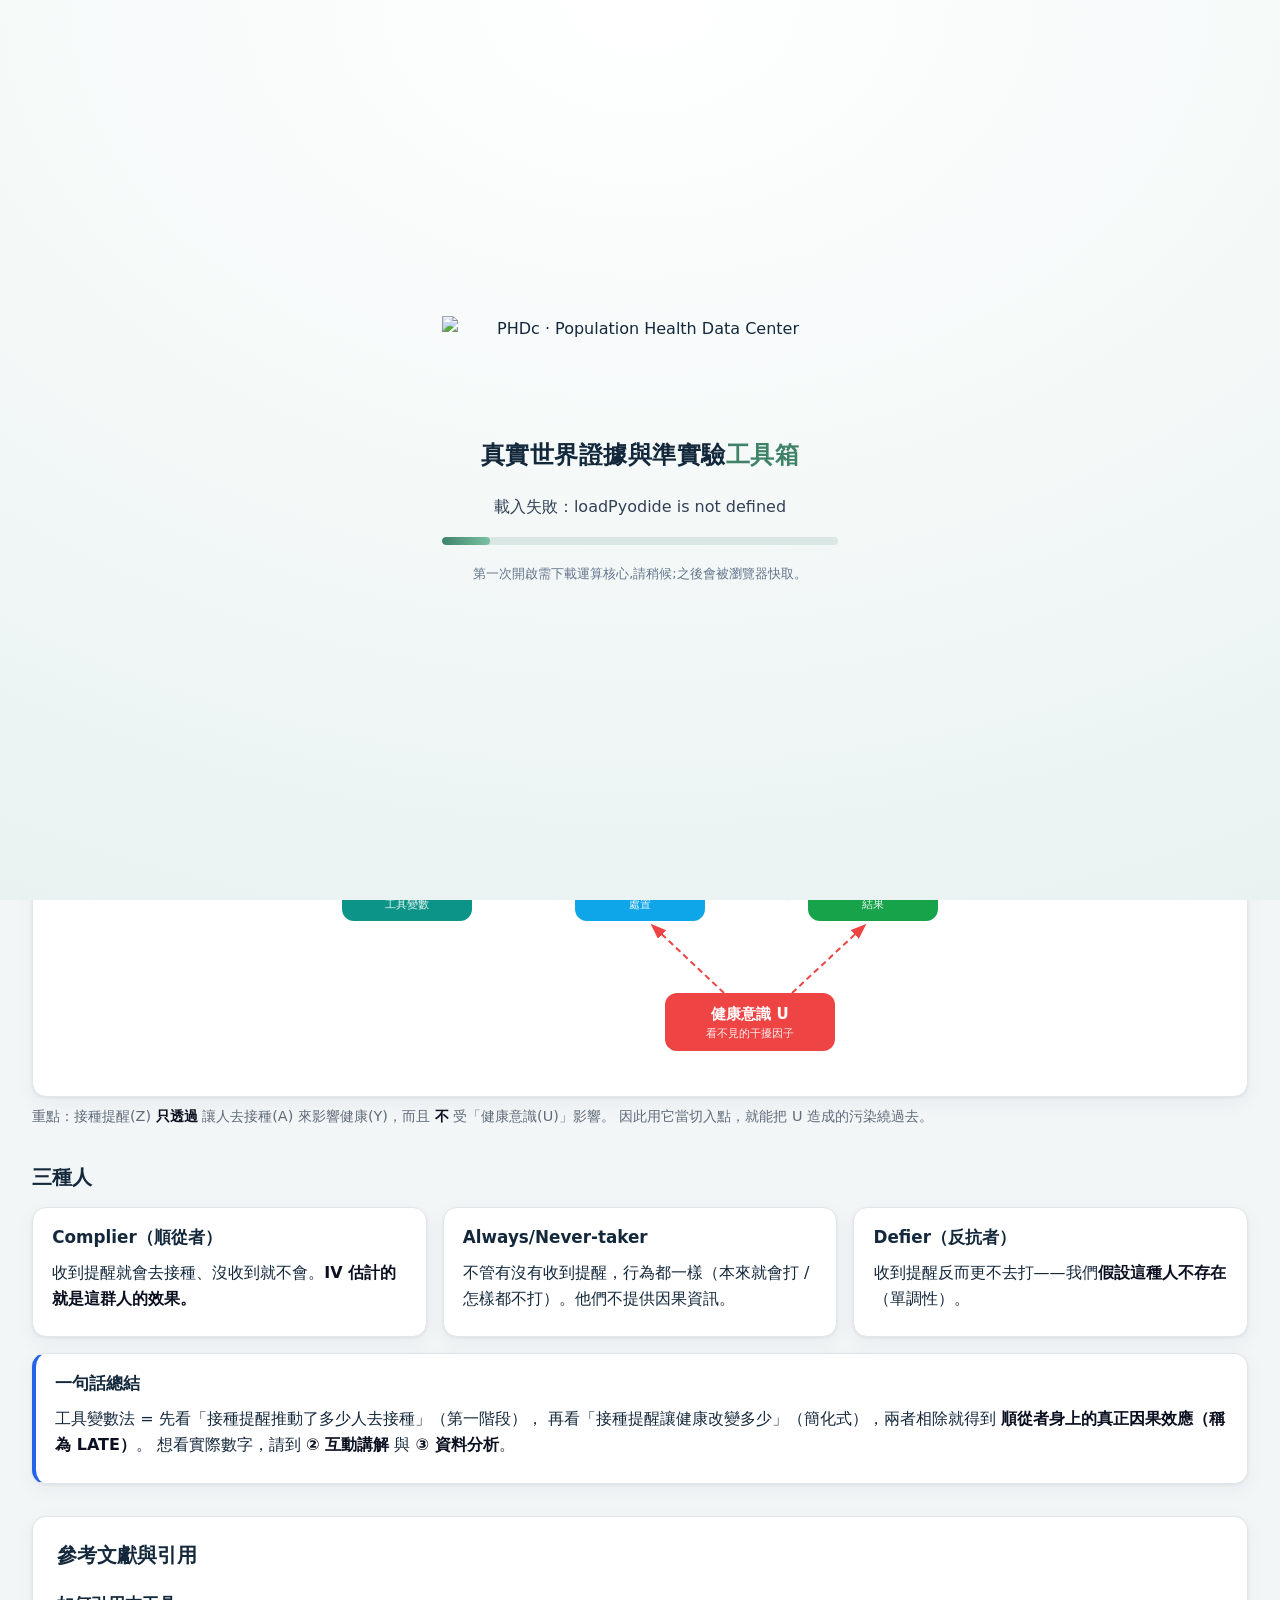
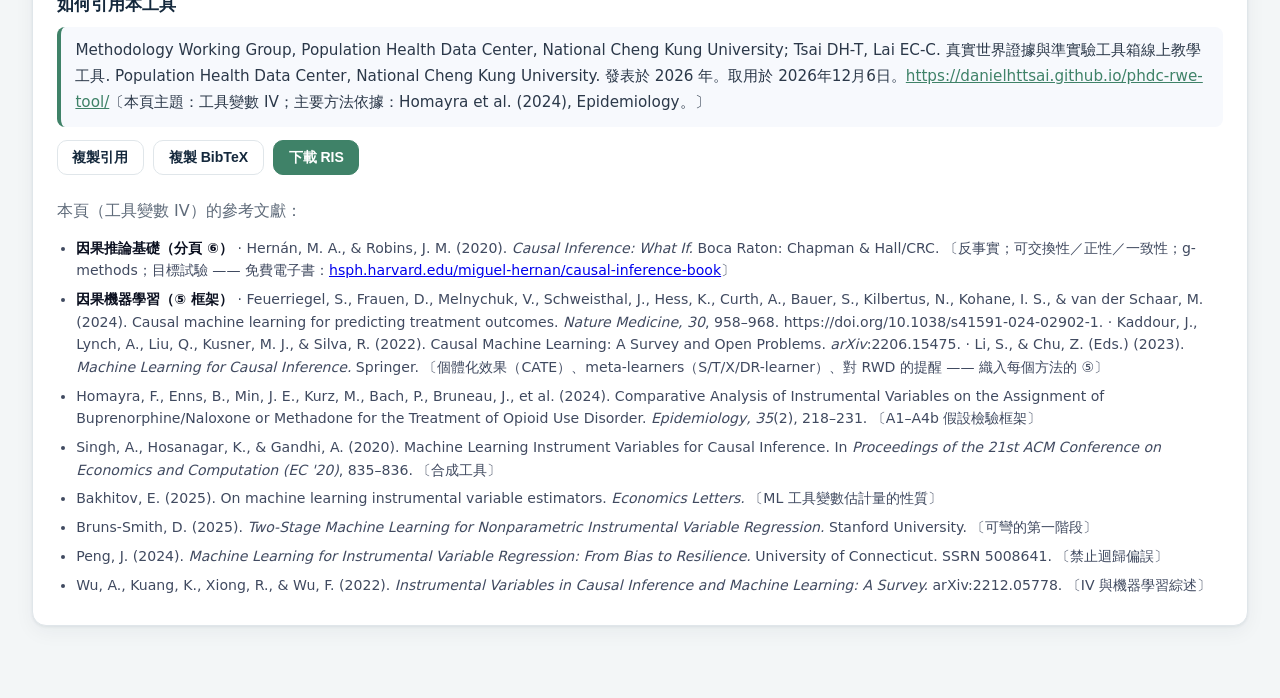
==== docs/index.html @ c3487172 "CCW ④: baseline-vs-time-varying confounding schematic; 2-column assumption dashboards - styles.css: " ====
<!DOCTYPE html>
<html lang="zh-Hant">
<head>
<meta charset="utf-8" />
<meta name="viewport" content="width=device-width, initial-scale=1" />
<title>真實世界證據與準實驗工具箱 RWE and Quasi-experimental Toolbox</title>
<link rel="stylesheet" href="styles.css?v=109" />
<script src="https://cdn.plot.ly/plotly-2.35.2.min.js" charset="utf-8"></script>
<script src="https://cdn.jsdelivr.net/pyodide/v0.26.4/full/pyodide.js"></script>
<script src="pyodide-bridge.js?v=44"></script>
<!-- 本檔由 build_docs.py 產生,請勿手改;來源為 frontend/index.html -->
</head>
<body>
<header class="topbar">
  <div class="brand"><img class="brand-logo" src="assets/phdc-logo.png" alt="PHDc · Population Health Data Center" title="Population Health Data Center" /><span data-en="RWE &amp; Quasi-experimental toolbox">真實世界證據與準實驗工具箱</span></div>
  <nav class="tabs">
    <label class="method-pick"><span data-en="Method">方法</span>
      <select id="methodSelect">
        <option value="iv" data-en="IV · Instrumental variables">IV · 工具變數</option>
        <option value="rdd" data-en="RDD · Regression discontinuity">RDD · 斷點回歸</option>
        <option value="did" data-en="DiD · Difference-in-differences">DiD · 差異中的差異</option>
        <option value="perr" data-en="PERR · Prior event rate ratio">PERR · 事前事件率比</option>
        <option value="its" data-en="ITS · Interrupted time series">ITS · 中斷時間序列</option>
        <option value="tit" data-en="TiT · Trend-in-trend">TiT · 趨勢中的趨勢</option>
        <option value="ccw" data-en="CCW · Clone-censor-weight">CCW · 複製-設限-加權</option>
        <option value="seq" data-en="Seq · Sequential target trials">Seq · 序列試驗</option>
        <option value="cctc" data-en="CCTC · Case-crossover &amp; time-control">CCTC · 案例交叉與時間對照</option>
        <option value="cc" data-en="CC · Case-control">CC · 病例對照</option>
        <option value="sccs" data-en="SCCS · Self-controlled case series">SCCS · 自身對照病例系列</option>
        <option value="acnu" data-en="ACNU · Active-comparator new-user">ACNU · 主動對照新使用者</option>
        <option value="pnu" data-en="PNU · Prevalent new-user">PNU · 盛行新使用者</option>
        <option value="nc" data-en="NC · Negative control &amp; proximal">NC · 陰性對照與近端因果</option>
        <option value="med" data-en="MED · Mediation analysis">MED · 中介分析</option>
        <option value="ps" data-en="PS · Propensity score">PS · 傾向分數</option>
        <option value="tmle" data-en="TMLE · Doubly-robust / targeted ML">TMLE · 雙重穩健／目標式</option>
        <option value="gm" data-en="GM · G-methods (time-varying confounding)">GM · G-methods（時變混淆）</option>
        <option value="tnd" data-en="TND · Test-negative design">TND · 陰性檢驗設計</option>
        <option value="pssa" data-en="PSSA · Prescription sequence symmetry">PSSA · 處方順序對稱</option>
        <option value="tscan" data-en="TreeScan · Tree-based scan statistic">TreeScan · 樹狀掃描統計</option>
        <option value="wce" data-en="WCE · Weighted cumulative exposure">WCE · 加權累積暴露</option>
      </select>
    </label>
    <div class="subtabs">
      <button class="tab subtab active" data-sub="learn" data-en="① What is it">① 是什麼</button>
      <button class="tab subtab" data-sub="play" data-en="② Interactive">② 互動講解</button>
      <button class="tab subtab" data-sub="analyze" data-en="③ Analyse data">③ 資料分析</button>
      <button class="tab subtab" data-sub="assume" data-en="④ Assumptions">④ 假設檢驗</button>
      <button class="tab subtab" data-sub="ml" data-en="⑤ Boost with AI">⑤ 用 AI 強化</button>
      <button class="tab subtab" data-sub="whatif" data-en="⑥ What if">⑥ 如果……？</button>
      <button class="tab subtab" data-sub="sas" data-en="⑦ SAS code">⑦ SAS 程式</button>
    </div>
    <button class="tab tab-sep" id="chooseTab" data-en="Which one?">怎麼選</button>
    <button class="tab" id="dataTab" data-en="Databases">資料庫</button>
  </nav>
  <button id="langToggle" class="lang-toggle" type="button" title="切換中／英文" aria-label="Language">EN</button>
</header>

<main>
  <!-- ===================== 1. 教學 ===================== -->
  <section id="learn" class="panel active">
    <div class="banner" data-en="⚠ The built-in data is <b>purely fictional, synthetic demo data</b>, not real data, for teaching only.">⚠ 本工具的內建資料為<b>純屬虛構的合成示範資料</b>，非真實資料，僅供教學展示。</div>
    <h1 data-en="Understanding instrumental variables through a &quot;random vaccination reminder&quot; story">用「隨機接種提醒」的故事看懂工具變數</h1>
    <p class="lead" data-en="We want to answer a causal question: <b>does getting vaccinated really improve health?</b> The most intuitive approach — &quot;just compare vaccinated people with unvaccinated people&quot; — is misleading.">
      我們想知道一個因果問題：<b>去接種疫苗，真的能改善健康嗎？</b>
      最直覺的做法是「把有打疫苗的人和沒打的人直接比較」——但這會被誤導。
    </p>

    <div class="card info">
      <h3 data-en="Break the name apart: &quot;instrumental variable&quot;">把名字拆開來看：「工具變數」</h3>
      <p data-en="<b>Variable</b> just means a measured column in your data — here, &quot;did this person receive a random reminder?&quot;. <b>Instrument</b> is a metaphor: think of a <b>lever (or crowbar)</b> you can push from the outside. Pushing the lever moves <b>whether someone gets vaccinated</b>, but the lever itself <b>never touches health directly</b> — its only path to health is through vaccination. Because it nudges the treatment but is otherwise unrelated to the outcome, you can use it to <b>pry the causal effect of vaccination out</b> from under all the confounders. A variable that works like that lever is an &quot;instrumental variable&quot;.">
        <b>變數</b>就是資料裡一欄會變動的量——這裡是「這個人有沒有收到隨機提醒」。<b>工具（instrument）</b>是個比喻：
        把它想成一支你能從外面推的<b>槓桿（或撬棒）</b>。推這支槓桿會去動「<b>這個人要不要接種</b>」，但槓桿本身
        <b>不會直接碰到健康</b>——它唯一通往健康的路，是<b>透過接種</b>。正因為它只推得動處置、又跟結果沒有別的牽連，
        你才能用它把「接種→健康」的因果，從一堆干擾因子底下<b>撬</b>出來。像這支槓桿一樣運作的變數，就叫工具變數。
      </p>
    </div>

    <div class="card warn">
      <h3 data-en="Why can't we just compare them?">為什麼不能直接比較？</h3>
      <p data-en="People who go and get vaccinated on their own may already be more health-conscious, more willing to exercise, and more likely to see a doctor regularly. So if they end up healthier, it is <b>not necessarily thanks to the vaccine</b> — an unseen <b>confounder</b>, &quot;health consciousness&quot;, affects both sides at once. A direct comparison <b>overstates</b> the true effect.">
        會主動去打疫苗的人，可能本來就比較注重健康、平常也更願意運動、按時看醫生。
        於是他們後來比較健康，<b>不一定是疫苗的功勞</b>，而是「健康意識」這個
        看不見的<b>干擾因子</b>同時影響了兩邊。直接比較會<b>高估</b>真正的效果。
      </p>
    </div>

    <h2 data-en="The clever idea behind instrumental variables">工具變數的聰明之處</h2>
    <p data-en="Instead we use an &quot;external nudge&quot; as the entry point: <b>the health authority randomly selects some communities and mails them free vaccination reminders plus an at-home vaccination service</b>. Which communities are picked is random and unrelated to personal health consciousness, yet it pushes some people to get vaccinated. That nudge is the <b>instrument</b>.">
      我們改用一個「外力」當作切入點：<b>衛生單位隨機抽中一些社區，主動寄出免費接種提醒、並安排到府接種服務</b>。
      抽中哪些社區是隨機的，跟個人有沒有健康意識無關，但它會推一部分人去接種疫苗。
      這個外力就是<b>工具變數（Instrument）</b>。
    </p>

    <div class="dag">
      <svg class="dag-svg" viewBox="0 0 640 250" role="img"
           aria-label="因果圖：接種提醒 Z 推動 接種疫苗 A，A 影響 健康變化 Y；看不見的健康意識 U 同時影響 A 與 Y，但不影響 Z">
        <defs>
          <marker id="ah" markerWidth="9" markerHeight="9" refX="7" refY="3" orient="auto" markerUnits="strokeWidth">
            <path d="M0,0 L8,3 L0,6 Z" fill="#5f6b7a" />
          </marker>
          <marker id="ahr" markerWidth="9" markerHeight="9" refX="7" refY="3" orient="auto" markerUnits="strokeWidth">
            <path d="M0,0 L8,3 L0,6 Z" fill="#ef4444" />
          </marker>
        </defs>
        <!-- 主路徑：Z → A → Y -->
        <line x1="152" y1="66" x2="251" y2="66" stroke="#5f6b7a" stroke-width="2.5" marker-end="url(#ah)" />
        <line x1="385" y1="66" x2="484" y2="66" stroke="#5f6b7a" stroke-width="2.5" marker-end="url(#ah)" />
        <!-- 干擾因子 U → A、U → Y（紅色虛線） -->
        <line x1="404" y1="166" x2="332" y2="98" stroke="#ef4444" stroke-width="2" stroke-dasharray="6 4" marker-end="url(#ahr)" />
        <line x1="472" y1="166" x2="545" y2="98" stroke="#ef4444" stroke-width="2" stroke-dasharray="6 4" marker-end="url(#ahr)" />
        <!-- 節點 -->
        <g>
          <rect x="22" y="38" width="130" height="56" rx="12" fill="#0d9488" />
          <text x="87" y="63" class="dn" data-en="Reminder Z">接種提醒 Z</text>
          <text x="87" y="81" class="ds" data-en="instrument">工具變數</text>
        </g>
        <g>
          <rect x="255" y="38" width="130" height="56" rx="12" fill="#0ea5e9" />
          <text x="320" y="63" class="dn" data-en="Vaccinated A">接種疫苗 A</text>
          <text x="320" y="81" class="ds" data-en="treatment">處置</text>
        </g>
        <g>
          <rect x="488" y="38" width="130" height="56" rx="12" fill="#16a34a" />
          <text x="553" y="63" class="dn" data-en="Health Δ Y">健康變化 Y</text>
          <text x="553" y="81" class="ds" data-en="outcome">結果</text>
        </g>
        <g>
          <rect x="345" y="166" width="170" height="58" rx="12" fill="#ef4444" />
          <text x="430" y="192" class="dn" data-en="Health sense U">健康意識 U</text>
          <text x="430" y="210" class="ds" data-en="unseen confounder">看不見的干擾因子</text>
        </g>
      </svg>
    </div>
    <p class="caption" data-en="Key point: the reminder (Z) influences health (Y) <b>only through</b> getting people vaccinated (A), and is <b>not</b> affected by &quot;health consciousness&quot; (U). So using it as the entry point lets us bypass the contamination caused by U.">
      重點：接種提醒(Z) <b>只透過</b> 讓人去接種(A) 來影響健康(Y)，而且 <b>不</b> 受「健康意識(U)」影響。
      因此用它當切入點，就能把 U 造成的污染繞過去。
    </p>

    <h2 data-en="Three kinds of people">三種人</h2>
    <div class="cards">
      <div class="card"><h3 data-en="Complier">Complier（順從者）</h3><p data-en="Gets vaccinated if reminded, does not if not reminded. <b>This is exactly the group the IV estimate is about.</b>">收到提醒就會去接種、沒收到就不會。<b>IV 估計的就是這群人的效果。</b></p></div>
      <div class="card"><h3 data-en="Always / Never-taker">Always/Never-taker</h3><p data-en="Behaves the same whether or not reminded (would get it anyway / never would). They carry no causal information.">不管有沒有收到提醒，行為都一樣（本來就會打 / 怎樣都不打）。他們不提供因果資訊。</p></div>
      <div class="card"><h3 data-en="Defier">Defier（反抗者）</h3><p data-en="Getting reminded makes them <i>less</i> likely to vaccinate — we <b>assume such people do not exist</b> (monotonicity).">收到提醒反而更不去打——我們<b>假設這種人不存在</b>（單調性）。</p></div>
    </div>

    <div class="card info">
      <h3 data-en="In one sentence">一句話總結</h3>
      <p data-en="The IV method = first see &quot;how many people the reminder pushed into getting vaccinated&quot; (first stage), then see &quot;how much the reminder changed health&quot; (reduced form); dividing one by the other gives the <b>true causal effect among compliers (called the LATE)</b>. To see the actual numbers, go to <b>② Interactive</b> and <b>③ Analyse data</b>.">
        工具變數法 = 先看「接種提醒推動了多少人去接種」（第一階段），
        再看「接種提醒讓健康改變多少」（簡化式），兩者相除就得到
        <b>順從者身上的真正因果效應（稱為 LATE）</b>。
        想看實際數字，請到 <b>② 互動講解</b> 與 <b>③ 資料分析</b>。
      </p>
    </div>
  </section>

  <!-- ===================== 2. 互動 ===================== -->
  <section id="play" class="panel">
    <h1 data-en="Hands-on: how a nudge's &quot;strength&quot; affects the answer">動手玩：外力「夠不夠力」會怎樣影響答案</h1>

    <div class="card info">
      <h3 data-en="First, the plain-language idea">先用白話想一遍</h3>
      <p data-en="The health authority mails vaccination reminders, and we want to use &quot;whether reminded people ended up healthier&quot; to <b>back out whether the vaccine actually works</b>. But how well this works depends on two things:">
        衛生單位寄出接種提醒，我們想用「收到提醒的人後來有沒有比較健康」去<b>回推疫苗到底有沒有效</b>。
        但這招好不好用，取決於兩件事：
      </p>
      <p data-en="① <b>How persuasive the reminder is</b> — how many people does it actually move to get the shot?<br />② <b>How many people we surveyed</b> — the more people, the steadier the answer and the less it jumps around.">
        ① <b>這個提醒有多少「說服力」</b>——能真的說動多少人去打針？<br />
        ② <b>我們調查了多少人</b>——問越多人，答案就越穩、越不會亂跳。
      </p>
      <p data-en="The two sliders below let you tune these. We have secretly <b>fixed the true vaccine effect at 1.80</b> — see whether the estimate you pull out can accurately recover that hidden 1.80.">
        下面兩個滑桿就是讓你調這兩件事。我們偷偷把<b>真正的疫苗效果固定成 1.80</b>，
        你來看看：自己拉出來的估計，能不能準確抓到這個藏起來的 1.80。
      </p>
    </div>

    <div class="controls">
      <label>
        <span data-en="The reminder's &quot;persuasiveness&quot;:">這個提醒的「說服力」：</span><b id="csVal">9.0%</b>
        <input type="range" id="csSlider" min="1" max="40" value="9.0" step="0.1" />
        <small data-en="Of those reminded, how many actually go get the shot. The more people moved, the easier to estimate later.">收到提醒的人裡，有多少人因此真的去打針。說動越多人，後面越好估。</small>
      </label>
      <label>
        <span data-en="How many people we surveyed:">我們調查了多少人：</span><b id="stVal">1.0×</b>
        <input type="range" id="stSlider" min="0.2" max="2" value="1" step="0.1" />
        <small data-en="The more people surveyed, the smaller the margin of error and the steadier the answer.">調查越多人，答案的誤差範圍越小、越穩定。</small>
      </label>
    </div>

    <div class="play-grid">
      <div class="stat"><div class="stat-label" data-en="Is the reminder strong enough">這個提醒夠不夠力</div><div class="stat-num" id="fStat">–</div><div class="stat-foot" id="fNote"></div></div>
      <div class="stat"><div class="stat-label" data-en="Estimated vaccine effect">估出來的疫苗效果</div><div class="stat-num" id="ivEst">–</div><div class="stat-foot" data-en="The true answer hides at 1.80">真正答案藏在 1.80</div></div>
      <div class="stat"><div class="stat-label" data-en="Margin of error">答案的誤差範圍</div><div class="stat-num small" id="ivCi">–</div><div class="stat-foot" id="ciNote"></div></div>
    </div>
    <div id="playChart" class="chart"></div>
    <p class="caption" data-en="Observation: when the reminder's persuasiveness is very low (it moves almost nobody), even though the true effect is fixed at 1.80, your estimate swings wildly with a hugely wide margin of error — this is the biggest trap in IV analysis.">
      觀察：當「提醒的說服力」很低（沒說動幾個人），就算真正效果固定是 1.80，
      你的估計也會劇烈亂跳、誤差範圍超寬——這就是 IV 分析最大的陷阱。
    </p>

    <details class="term">
      <summary data-en="Show terminology">看專有名詞解釋</summary>
      <div class="tdef">
        <h4>順從者比例 <span class="en">complier share（first-stage coefficient）</span></h4>
        <p data-en="When the health authority mails reminders at random, people fall into types. Some get the shot no matter what (always-takers); some never get it no matter what (never-takers) — both behave the same whether or not a reminder lands, so they tell you nothing about whether the reminder works. Only the people who got vaccinated <i>because</i> the reminder arrived, and would not have otherwise, were genuinely moved by it. Those are the <b>compliers</b>, and the complier share is how big that moved group is as a fraction of everyone. This group is the whole engine of the method: IV learns the vaccine's effect purely by watching what the nudge changes, so the more people the nudge actually moves, the more the data can say. Concretely, if 58% of reminded people get vaccinated versus 52% of the un-reminded, the share is the 6-point gap = 0.06 — only 6% of the population is doing the work. It is the slope π₁ of the first stage <code>A = π₀ + π₁·Z + ε</code> and the denominator everything later gets divided by, so a tiny share means a shaky, jumpy estimate (Imbens &amp; Angrist 1994).">
          當衛生局隨機寄出提醒，人可以分成幾種。有些人不管怎樣都會去打（always-taker），有些人不管怎樣都不會打（never-taker）——這兩種人不論有沒有收到提醒、行為都一樣，所以他們完全無法告訴你「提醒到底有沒有用」。只有「收到提醒才去打、沒收到就不打」的人，才是真正被提醒推動而改變行為的人，他們就是<b>順從者</b>；順從者比例就是這群被推動的人佔全體的多少。這群人是整個方法的引擎：IV 完全靠「觀察這個推力改變了什麼」來反推疫苗效果，所以被推動的人越多，資料能說的就越多。具體說，收到提醒者打針率 58%、沒收到者 52%，這 6 個百分點的差距＝順從者比例 0.06——只有 6% 的人在替整個估計出力。它就是第一階段 <code>A = π₀ + π₁·Z + ε</code> 的斜率 π₁，也是後面一切都要除以的分母，所以比例太小就代表估計很不穩、會亂跳（Imbens &amp; Angrist 1994）。
        </p>
      </div>
      <div class="tdef">
        <h4>第一階段 F 統計量 <span class="en">first-stage F（instrument strength）</span></h4>
        <p data-en="Before trusting a reminder as your lever, you have to check that its push is real and not just noise — the first-stage F is the score that does exactly that check. It asks: across the whole dataset, does the reminder <i>really</i> move the vaccination rate by an amount that comfortably beats random wobble? A big F means a strong, dependable push; a small F means the apparent &quot;reminder moves vaccination&quot; link could easily be a fluke. This matters because every IV answer is divided by the instrument's strength, so a weak first stage means dividing by a number near zero — which both blows the margin of error wide open and <b>magnifies any tiny flaw in the reminder into a big bias</b>. For example F = 42 is strong and safe, while F = 4 means the estimate is not trustworthy and its interval will be huge. Formally it tests whether π₁ = 0 in <code>A = π₀ + π₁·Z + ε</code>; the common rule of thumb is to want <b>F &gt; 10</b> (Staiger &amp; Stock 1997), and more recent work (Lee, McCrary, Moreira &amp; Porter; Andrews, Stock &amp; Sun) shows even higher bars may be needed, which is why weak-instrument-robust methods like Anderson–Rubin intervals exist.">
          在把提醒當成你的槓桿之前，你得先確認它的推力是真的、不是雜訊——第一階段 F 就是專門做這個檢查的分數。它問：在整份資料裡，提醒<i>到底</i>有沒有把打針率推動到「明顯超過隨機晃動」的程度？F 很大代表推力強而可靠；F 很小代表「提醒會推動打針」這件事很可能只是運氣。這之所以關鍵，是因為每個 IV 答案都要除以工具的強度，第一階段很弱就等於在除以一個接近 0 的數——這既會把誤差範圍撐到很寬，也會把「提醒身上任何小瑕疵」<b>放大成巨大偏誤</b>。例如 F=42 又夠力又安全，F=4 就代表估計不可信、區間大到沒意義。嚴格說它是在檢定 <code>A = π₀ + π₁·Z + ε</code> 裡 π₁ 是不是 0；常見的經驗法則是希望 <b>F&gt;10</b>（Staiger &amp; Stock 1997），而較新的研究（Lee, McCrary, Moreira &amp; Porter；Andrews, Stock &amp; Sun）指出可能需要更高門檻，這也是 Anderson–Rubin 區間等「弱工具穩健」方法存在的原因。
        </p>
      </div>
      <div class="tdef">
        <h4>弱工具 <span class="en">weak instrument</span></h4>
        <p data-en="A weak instrument is a nudge whose push is simply too small to be useful — the reminder barely changes whether people get the shot, so there are very few compliers to learn from. It sounds harmless (&quot;a weak instrument just gives a noisy answer&quot;) but it is actually a trap: when the link between reminder and vaccination is faint, the IV estimate stops behaving like a clean causal number and <b>drifts back toward the ordinary, confounded comparison it was meant to fix</b> — sometimes ending up <i>worse</i> than not bothering — while the margin of error balloons so wide it says nothing. For instance, if the reminder barely shifts the vaccination rate and the first-stage F is only 3, you have a weak instrument, and the IV number it spits out should not be reported as the effect. The usual warning flag is <code>F &lt; 10</code> (Staiger &amp; Stock 1997): the bias toward the plain confounded estimate is roughly 1/F, and ordinary confidence intervals stop covering properly. The fixes are to find a genuinely stronger nudge, use the less-biased LIML, or switch to weak-instrument-robust inference (Anderson–Rubin).">
          弱工具就是「推力太小、根本不夠用」的外力——提醒幾乎改變不了人們會不會去打針，於是可供學習的順從者寥寥無幾。它聽起來無害（「弱工具頂多答案吵一點」），其實是個陷阱：當提醒和打針的關聯很微弱時，IV 估計會不再像乾淨的因果數字，反而<b>偏回它本來要修正的、有混淆的普通比較</b>——有時甚至<i>比不修還糟</i>——同時誤差範圍寬到什麼都說不出來。舉例來說，若提醒只讓打針率動一點點、第一階段 F 只有 3，那就是弱工具，它算出的 IV 數字不該被當成效果報告出去。常見的警示線是 <code>F &lt; 10</code>（Staiger &amp; Stock 1997）：偏向那個混淆比較的幅度大約是 1/F，而傳統信賴區間也會失準。對策是換一個真正更強的外力、改用偏誤較小的 LIML，或改用弱工具穩健推論（Anderson–Rubin）。
        </p>
      </div>
      <div class="tdef">
        <h4>IV 估計（LATE） <span class="en">local average treatment effect</span></h4>
        <p data-en="The number IV hands you is <i>not</i> the vaccine's effect on everybody — it is the effect among exactly the people the reminder pushed into getting the shot (the compliers), and on nobody else. That is why it is called a <b>local</b> average treatment effect: local to that pushed group. The arithmetic is pleasingly simple: take how much health changes when you switch the reminder on, and divide by how much vaccination changes — you are scaling the outcome shift the nudge caused by the treatment shift it caused. For example, if health improves by 0.14 between reminded and un-reminded people while vaccination rises by 0.06, the estimate is 0.14 ÷ 0.06 ≈ 2.4. Written compactly this is the Wald ratio <code>LATE = Cov(Y,Z)/Cov(A,Z)</code> (Imbens &amp; Angrist 1994). Because it only speaks for the compliers, it is generally not the effect on everyone, and it is tied to this particular reminder: a different nudge moves a different set of compliers and can give a different LATE — so two perfectly valid IV studies can honestly disagree.">
          IV 交給你的數字<i>不是</i>疫苗對所有人的效果，而是「被提醒推去打針的那群人（順從者）」身上的效果，對其他人都不算數。這就是為什麼叫<b>局部</b>平均處置效果——局部於被推動的那群人。它的算法很單純：把「打開提醒時健康變了多少」除以「打針率變了多少」——也就是把推力造成的結果變化，用推力造成的打針變化去縮放。舉例來說，若收到與沒收到提醒者的健康差 0.14、打針率差 0.06，估計就是 0.14 ÷ 0.06 ≈ 2.4。寫成簡式就是 Wald 比值 <code>LATE = Cov(Y,Z)/Cov(A,Z)</code>（Imbens &amp; Angrist 1994）。正因為它只替順從者發言，它通常不是「對所有人」的效果，而且綁定在這個特定提醒上：換個外力會推動不同的一群順從者、可能得到不同的 LATE——所以兩個都完全有效的 IV 研究，可以誠實地得出不一樣的數字。
        </p>
      </div>
      <div class="tdef">
        <h4>95% 信賴區間 <span class="en">95% confidence interval</span></h4>
        <p data-en="A single number like &quot;LATE = 2.4&quot; is your best guess, but a different sample of people would have given a slightly different guess — the 95% confidence interval is the honest margin of error around it. Read it as the range of effect sizes the data cannot rule out: the wider it is, the less the data has actually pinned the answer down. For IV this matters even more than for ordinary analysis, because the width is driven by instrument strength — a weak reminder or few compliers makes it balloon, which is the data's way of warning you not to over-read the point estimate. For example, LATE = 2.4 with interval 1.1–3.7 means the effect is fairly clearly positive but its size is fuzzy, whereas an interval of −1 to 6 means you can barely even tell its sign. The textbook version is <code>estimate ± 1.96 × standard error</code>, and its meaning is that such intervals would capture the true value 95% of the time across repeated samples. Under weak instruments that promise breaks, which is why weak-instrument-robust intervals (Anderson–Rubin) — valid no matter how strong the reminder is — are preferred.">
          「LATE = 2.4」這種單一數字是你的最佳猜測，但換一批人來抽樣，猜測會稍微不同——95% 信賴區間就是這個猜測誠實的誤差範圍。把它讀成「資料無法排除的效果大小範圍」：越寬，代表資料越沒把答案釘死。對 IV 來說這比一般分析更重要，因為區間寬窄是由工具強度決定的——弱提醒或順從者少，區間就爆寬，這正是資料在提醒你「別太相信那個點估計」。舉例來說，LATE=2.4、區間 1.1–3.7，表示效果相當明確為正、但大小模糊；若區間是 −1 到 6，那連正負號都看不太出來。課本版的算法是 <code>估計 ± 1.96 × 標準誤</code>，它的意思是「這類區間在重複抽樣下有 95% 機率涵蓋真值」。弱工具下這個保證會失效，所以才偏好不論提醒強弱都有效的弱工具穩健區間（Anderson–Rubin）。
        </p>
      </div>
    </details>
  </section>

  <!-- ===================== 3. 分析 ===================== -->
  <section id="analyze" class="panel">
    <h1 data-en="Data analysis: run a full IV">資料分析：跑一次完整的 IV</h1>

    <div class="datasource">
      <button id="useExample" class="btn primary" data-en="Load built-in reminder example">載入內建接種提醒範例</button>
      <span class="or" data-en="or">或</span>
      <label class="btn"><span data-en="Upload CSV">上傳 CSV</span><input type="file" id="fileInput" accept=".csv" hidden /></label>
      <span id="dataStatus" class="muted" data-en="No data loaded yet">尚未載入資料</span>
    </div>

    <div id="colMap" class="colmap hidden">
      <div class="field"><label data-en="Outcome Y">結果 Y（outcome）</label><select id="selY"></select></div>
      <div class="field"><label data-en="Treatment A">處置 A（treatment）</label><select id="selA"></select></div>
      <div class="field"><label data-en="Instrument Z">工具 Z（instrument）</label><select id="selZ"></select></div>
      <div class="field wide"><label data-en="Covariates (multi-select)">共變項（covariates，可多選）</label><select id="selCov" multiple size="5"></select></div>
      <button id="runAnalyze" class="btn primary" data-en="Run IV analysis">執行 IV 分析</button>
    </div>

    <div id="analyzeOut" class="hidden">
      <h2 data-en="Comparison of the estimators">各種估計的比較</h2>
      <div id="estChart" class="chart"></div>
      <div class="result-cards" id="resultCards"></div>
    </div>
  </section>

  <!-- ===================== 4. 儀表板 ===================== -->
  <section id="assume" class="panel">
    <h1 data-en="Can we trust this analysis? Six health checks">這個分析可不可信?六道體檢</h1>
    <p class="lead" data-en="For the IV method to hold, it must clear a few hurdles. Below we run a <b>plain-language</b> check-up item by item: green means fine, amber means watch out, red means there is a problem. One of them is a <b>&quot;gotcha test&quot;</b> — instead of proving the nudge valid, it does the reverse: <b>picks holes and tries to break it on the spot</b>; only if it cannot be broken is the nudge more credible. The bottom of each card expands to show the terminology. Load data on <b>③ Analyse data</b> first and this runs automatically.">
      工具變數法要成立,得先通過幾道關卡。下面用<b>白話</b>幫你一項一項體檢,
      綠燈代表沒問題、黃燈要留意、紅燈代表有狀況。其中一道是<b>「抓包測試」</b>——
      不去證明外力合格,而是反過來<b>挑它毛病、試著當場戳破它</b>:戳不破才比較可信。
      每張卡片最下面可以展開看「專有名詞解釋」。先到 <b>③ 資料分析</b> 載入資料,這裡就會自動跑。
    </p>
    <p class="caption" data-en="(These map to the statistical assumptions A1–A4b plus a set of &quot;instrumental inequalities&quot; falsification test, but you don't need to memorise the codes — just read the plain-language notes.)">（這幾項對應統計上的 A1–A4b 假設,以及一組「工具不等式」否證檢定,但你不用記這些代號,看白話說明就好。）</p>
    <div id="overall" class="overall hidden"></div>
    <div id="assumeCards" class="assume-cards"></div>
    <p id="assumeHint" class="muted" data-en="No data loaded yet — please load or upload data on &quot;③ Analyse data&quot; first.">尚未載入資料——請先到「③ 資料分析」載入或上傳資料。</p>
  </section>

  <!-- ===================== 5. 用 AI 強化 ===================== -->
  <section id="ml" class="panel">
    <div class="banner" data-en="⚠ Every number on this page is simulated in real time from <b>purely fictional synthetic data</b>, for teaching only.">⚠ 本頁所有數字都是用<b>純屬虛構的合成資料</b>即時模擬出來的，僅供教學展示。</div>
    <h1 data-en="How AI lends instrumental variables a hand">AI 怎麼幫「工具變數」一把</h1>
    <details class="term causalml">
      <summary data-en="Causal ML in one box: from the average effect (ATE) to individualised effects (CATE)">因果機器學習一次看懂：從平均效果（ATE）到個體化效果（CATE）</summary>
      <div class="tdef">
        <p data-en="<b>Beyond the ATE.</b> Classical methods target one <b>average treatment effect</b>. Causal ML aims further — at <b>individualised / conditional effects (CATE)</b>: who benefits, and by how much. <b>Meta-learners</b> (S-/T-/X-/DR-learner) are model-agnostic recipes that plug flexible ML into the <b>nuisance</b> pieces (outcome &amp; propensity models) while the <b>causal identification still rests on the same assumptions</b> as here — no unmeasured confounding, overlap/positivity, consistency. <b>Caution on real-world data</b> (EHRs, registries): flexible ML reduces bias from model mis-specification but <b>cannot fix unmeasured confounding</b>, and a good predictor is <b>not</b> a causal effect. The ⑤ demo on this page is one concrete instance of this idea — flexible ML for a nuisance model, identification still from the design. <i>Sources: Feuerriegel et al., Nature Medicine 2024; Kaddour et al., arXiv:2206.15475; Li &amp; Chu (eds.), Springer 2023.</i>">
          <b>超越單一平均效果。</b>傳統方法估的是一個<b>平均處置效果（ATE）</b>。因果機器學習更進一步——瞄準<b>個體化／條件效果（CATE）</b>：誰受益、受益多少。<b>Meta-learners</b>（S-／T-／X-／DR-learner）是 model-agnostic 的套法，把彈性 ML 放進<b>輔助</b>模型（結果與傾向模型），而<b>因果識別仍靠和本頁相同的假設</b>——無未測混淆、重疊／正性、一致性。<b>對真實世界資料（EHR、登錄）要小心</b>：彈性 ML 能減少模型設定錯誤的偏誤，但<b>救不了未測混淆</b>，而且「預測得準」<b>不等於</b>「因果效果」。本頁 ⑤ 的示範正是這個想法的一個具體案例——用彈性 ML 處理輔助模型，識別仍來自設計。<i>出處：Feuerriegel 等, Nature Medicine 2024；Kaddour 等, arXiv:2206.15475；Li &amp; Chu 主編, Springer 2023。</i>
        </p>
      </div>
    </details>
    <p class="lead" data-en="Remember the biggest trap from ② Interactive? — <b>when the nudge is too weak, the answer jumps around</b>. AI / machine learning can help in two ways here; below we walk through them step by step, using <b>the same vaccine story</b>.">
      還記得 ② 互動講解裡那個最大的陷阱嗎？——<b>外力（提醒）太弱，答案就會亂跳</b>。
      AI／機器學習能在這裡幫上兩個忙，下面我們用<b>同一個疫苗的故事</b>，一步一步看懂。
    </p>

    <div class="cards">
      <div class="card"><h3 data-en="Remedy 1: blend many weak nudges into one strong nudge">藥方一：把很多弱外力揉成一個強外力</h3>
        <p data-en="One reminder moves few people, but if you have <b>many small nudges</b> (vaccination reminder, clinic flyer, employer reminder, community broadcast…), each weak, AI can <b>add them up cleverly</b> into one strong nudge.">一通提醒推不動幾個人，但如果手上有<b>很多種小外力</b>（接種提醒、診所傳單、公司提醒、社區廣播…），
        每個都弱，AI 能把它們<b>聰明地加起來</b>，合成一個夠力的大外力。</p></div>
      <div class="card"><h3 data-en="Remedy 2: let the &quot;nudge→shot&quot; relationship bend">藥方二：讓「外力→打針」這條關係可以彎</h3>
        <p data-en="Some nudges' influence is <b>not a straight line</b>. A straight line misses it and thinks it is useless; let AI <b>bend</b> the relationship and it captures the strength a straight line missed.">有些外力的影響<b>不是一條直線</b>。用直線去抓會抓不到、以為它沒用；
        讓 AI 把這條關係「<b>彎起來</b>」，就能抓到直線錯過的力道。</p></div>
      <div class="card warn"><h3 data-en="Safety belt: cross-fitting (always buckle up)">安全帶：交叉擬合（一定要繫）</h3>
        <p data-en="When AI learns these relationships, there is an iron rule: <b>you cannot use the same people's data to both learn and validate</b>, or it will &quot;<b>peek at the answers</b>&quot; and give pretty-looking but deceptive results. Cross-fitting is that safety belt.">讓 AI 學這些關係時，有個鐵則：<b>不能拿同一批人的資料既學習又驗證</b>，
        否則它會「<b>偷看答案</b>」、給出看似漂亮其實騙人的結果。交叉擬合就是這條安全帶。</p></div>
    </div>

    <!-- 藥方一 -->
    <h2 data-en="Remedy 1: synthesise many weak nudges into one strong nudge">藥方一：把很多弱外力合成一個強外力</h2>
    <div class="card scene">
      <h3 data-en="What does the data look like? Watch the two groups separate as you stack">資料長什麼樣子？看著兩群人「疊加」後分開</h3>
      <p data-en="Each row shows the distribution of &quot;tendency to get the shot&quot; for the <b>nudged</b> (teal) vs <b>not-nudged</b> (grey) group. <b>① One weak force</b>: the two humps almost completely overlap — knowing the nudge tells you almost nothing. <b>② Stack a few</b>, and they start to pull apart. <b>③ AI fuses a dozen</b> of these weak forces and the two groups separate into <b>two clear humps</b> — now you can tell who gets the shot. That separation IS the strength: many indistinguishable weak forces → one strong synthetic instrument.">
        每一列是<b>有被推（青）</b>與<b>沒被推（灰）</b>兩群人「傾向去打針」的分布。<b>① 單一弱外力</b>：兩團幾乎<b>完全重疊</b>——光看它幾乎猜不到誰會打針。<b>② 疊加幾個</b>，兩團開始拉開。<b>③ AI 合成十幾個</b>這種弱外力，兩群人就分成<b>清楚的兩團</b>——這時才看得出誰會去打針。<b>那個「分得開」就是強度</b>：很多分不開的弱外力，疊加成一個分得開的強工具。
      </p>
      <div id="sceneWeak" class="chart"></div>
    </div>
    <div class="card info">
      <h3 data-en="First, the plain-language idea">先用白話想一遍</h3>
      <p data-en="Imagine you have <b>several</b> small nudges toward getting the shot, each <b>too weak</b> on its own (like the weak reminder in ② that makes the answer jump). AI's approach: take a bit from each and <b>combine them cleverly</b> into a brand-new &quot;synthetic nudge&quot;. Once combined it becomes <b>strong</b> and the answer steadies. Try the sliders below:">
        想像你手上有<b>好幾種</b>推人去打針的小外力，每一種單獨看都<b>太弱</b>
        （像 ② 裡那種會讓答案亂跳的弱提醒）。
        AI 的做法是：把這些小外力<b>各取一點、聰明地組合</b>成一個全新的「合成外力」。
        合成後它變得<b>夠力</b>，答案就穩了。下面拉拉看：
      </p>
    </div>
    <div class="controls">
      <label>
        <span data-en="How many small nudges you have:">手上有幾種小外力：</span><b id="kVal">12</b>
        <input type="range" id="kSlider" min="3" max="20" value="12" step="1" />
        <small data-en="The more kinds, the stronger the synthetic nudge AI can usually build.">種類越多，AI 能組合出的合成外力通常越強。</small>
      </label>
      <label>
        <span data-en="Strength of each nudge:">每種外力的力道：</span><b id="psVal">3.0%</b>
        <input type="range" id="psSlider" min="1" max="7" value="3" step="0.5" />
        <small data-en="How many people each one alone can move. Deliberately set tiny to highlight &quot;each is weak alone&quot;.">每一種單獨能說動多少人。刻意調很小，凸顯「單獨都很弱」。</small>
      </label>
    </div>
    <div class="play-grid">
      <div class="stat"><div class="stat-label" data-en="Strongest single nudge">最強的單一外力</div><div class="stat-num" id="synSingleF">–</div><div class="stat-foot" data-en="using the best single one alone">單獨用最好的那一個</div></div>
      <div class="stat"><div class="stat-label" data-en="Nudge after synthesis">合成後的外力</div><div class="stat-num" id="synMlivF">–</div><div class="stat-foot" data-en="AI blends them all into one">AI 把全部揉成一個</div></div>
      <div class="stat"><div class="stat-label" data-en="Effect estimated after synthesis">合成後估出的效果</div><div class="stat-num" id="synEst">–</div><div class="stat-foot" data-en="The true answer hides at 1.80">真正答案藏在 1.80</div></div>
    </div>
    <div id="synChart" class="chart"></div>
    <p class="caption" data-en="Observation: the short bars on the left are <b>each nudge's strength alone</b> (mostly short, below the pass line of 10); the tall bar on the far right is the AI-<b>synthesised nudge</b> — usually well above the pass line. With a single weak nudge the margin of error is unusably wide; with the synthetic nudge it tightens and snugly covers 1.80.">
      觀察：左邊一根根矮柱是<b>每種外力單獨的力道</b>（大多很矮、不及格線 10），
      最右邊那根高柱是 AI <b>合成後的外力</b>——通常遠遠超過及格線。
      用單一弱外力估，誤差範圍寬到沒法用；用合成外力，範圍收窄、穩穩罩住 1.80。
    </p>
    <details class="term">
      <summary data-en="Show terminology">看專有名詞解釋</summary>
      <div class="tdef">
        <h4>候選工具變數 <span class="en">candidate instruments</span></h4>
        <p data-en="<b>Plain:</b> a pile of small nudges, each one too weak to use on its own.<br /><b>Definition:</b> a set of variables that each plausibly satisfy the instrument conditions (affect the treatment, not the outcome except through the treatment), but individually have a low first-stage F.<br /><b>Why it matters:</b> a single weak instrument gives an unstable IV estimate; many weak ones together can carry real strength — if combined correctly.<br /><b>Example:</b> distance to the clinic, a text reminder, a small subsidy, clinic opening hours — each nudges vaccination a little.<br /><b>Formula:</b> instruments <code>Z₁, Z₂, …, Z_k</code>, each with small individual π₁.">
          <b>白話：</b>一堆各自太弱、單獨用不上的小外力。<br />
          <b>定義：</b>一組「看起來都合格」（影響處置、且只透過處置影響結果）的變數，但每個單獨的第一階段 F 都偏低。<br />
          <b>為什麼重要：</b>單一弱工具會讓 IV 估計亂跳；很多弱工具<b>正確</b>地合起來，卻可能有真正的力道。<br />
          <b>例子：</b>離診所的距離、簡訊提醒、小額補助、診所營業時段——每個都讓打針率動一點點。<br />
          <b>公式：</b>工具群 <code>Z₁, Z₂, …, Z_k</code>，各自的 π₁ 都很小。
        </p>
      </div>
      <div class="tdef">
        <h4>工具合成（MLIV） <span class="en">instrument synthesis / machine-learned IV</span></h4>
        <p data-en="<b>Plain:</b> let AI &quot;blend&quot; many weak nudges into one strong nudge.<br /><b>Definition:</b> use machine learning to predict the treatment from all candidate instruments at once, then use that prediction as a single, stronger synthetic instrument.<br /><b>Why it matters:</b> it rescues strength from many weak instruments — but it MUST be done with cross-fitting (see remedy 3), or the prediction &quot;peeks&quot; at the outcome and re-introduces bias.<br /><b>Example:</b> a model predicts each person's vaccination propensity from all four nudges; that single predicted score becomes the instrument.<br /><b>Formula:</b> Â = f(Z₁…Z_k) by ML, then use Â as the instrument — the first-stage F on Â is much higher.">
          <b>白話：</b>讓 AI 把很多弱外力「揉」成一個強外力。<br />
          <b>定義：</b>用機器學習一次吃進所有候選工具來預測處置，再把這個預測值當成<b>單一、較強</b>的合成工具。<br />
          <b>為什麼重要：</b>它能從一堆弱工具裡救出力道——但<b>一定要</b>搭配交叉擬合（見藥方三），否則預測會「偷看」結果、把偏誤帶回來。<br />
          <b>例子：</b>模型用四個外力預測每個人的打針傾向，這個預測分數就成了新工具。<br />
          <b>公式：</b><code>Â = f(Z₁…Z_k)</code>（由 ML 學）再以 Â 當工具；對 Â 的第一階段 F 會高很多。
        </p>
      </div>
      <div class="tdef">
        <h4>第一階段 F／弱工具／95% 信賴區間 <span class="en">recap</span></h4>
        <p data-en="<b>First-stage F</b> (bar height) = instrument strength, threshold 10; below 10 = <b>weak instrument</b>. <b>95% CI</b> = margin of error. (Full definitions in tab ② &quot;Show terminology&quot;.) Here the point is visual: each single nudge's bar is short (weak), but the synthesised instrument's bar clears 10.">
          <b>第一階段 F</b>（柱子高度）＝工具強度，門檻 10；低於 10 ＝<b>弱工具</b>。<b>95% 信賴區間</b>＝誤差範圍。（完整定義見 ②「看專有名詞解釋」。）這裡重點在看圖：每個單一外力的柱子都很矮（弱），但合成後的工具柱子越過了 10。
        </p>
      </div>
    </details>

    <!-- 藥方二 -->
    <h2 data-en="Remedy 2: let the first stage &quot;bend&quot;">藥方二：讓第一階段「可以彎」</h2>
    <div class="card scene">
      <h3 data-en="What does the data look like? A hill, not a slope">資料長什麼樣子？是一座山丘，不是一道斜坡</h3>
      <p data-en="Here the nudge is <b>distance to today's pop-up vaccine van</b> (x), and y is the uptake rate. The grey dots clearly trace a <b>hill</b>: lowest at both ends, highest in the middle. The amber dashed line is the <b>straight-line</b> view — it runs almost flat and &quot;sees&quot; no relationship. The teal curve is the <b>bendable</b> view — it hugs the hill. When the real shape is curved, you must let the model bend.">
        這裡的外力是<b>「離今天快打巡迴車的距離」</b>（橫軸），縱軸是打針率。灰點明顯排成一座<b>山丘</b>：
        兩端最低、中間最高。琥珀色虛線是<b>直線</b>的看法——幾乎平的，「看不到」關係；
        青色曲線是<b>可彎</b>的看法——緊貼著山丘。當真實形狀是彎的，就得讓模型彎。
      </p>
      <div id="sceneBend" class="chart"></div>
    </div>
    <div class="card info">
      <h3 data-en="First, the plain-language idea">先用白話想一遍</h3>
      <p data-en="Switch to a different nudge: <b>&quot;how far you are from today's pop-up vaccine van&quot;</b>. Its influence is <b>not a straight line</b> — too close and you don't notice, too far and you can't be bothered; only a <b>sweet spot in the middle</b> moves people most (like a small hill). If you force a <b>straight line</b> onto it, you find <b>almost no relationship</b> and wrongly conclude the nudge is useless; but let AI <b>bend it into the hill shape</b> and the strength suddenly appears. Click below to see:">
        換一個外力：<b>「離今天的快打巡迴車有多遠」</b>。它的影響<b>不是直線</b>——
        太近沒感覺、太遠也懶得去，只有<b>中間某個甜蜜點</b>最會推人去打針（像一座小山丘）。
        如果你硬用一條<b>直線</b>去描述它，會發現<b>幾乎抓不到關係</b>，誤以為這個外力沒用；
        但讓 AI 把這條關係<b>彎成山丘的形狀</b>，力道一下子就出來了。按下面看結果：
      </p>
    </div>
    <button id="runNonlinear" class="btn primary" data-en="Run the &quot;straight vs bendable&quot; comparison">跑「直線 vs 可彎」的比較</button>
    <div id="nlOut" class="hidden">
      <div class="play-grid">
        <div class="stat"><div class="stat-label" data-en="With a straight line">用直線抓</div><div class="stat-num" id="nlLinF">–</div><div class="stat-foot" id="nlLinNote"></div></div>
        <div class="stat"><div class="stat-label" data-en="Let it bend">讓它可以彎</div><div class="stat-num" id="nlFlexF">–</div><div class="stat-foot" id="nlFlexNote"></div></div>
        <div class="stat"><div class="stat-label" data-en="Effect estimated after bending">可彎後估出的效果</div><div class="stat-num" id="nlFlexEst">–</div><div class="stat-foot" data-en="The true answer hides at 1.80">真正答案藏在 1.80</div></div>
      </div>
      <div id="nlChart" class="chart"></div>
      <p class="caption" data-en="The blue flat line is what &quot;<b>forcing a straight line</b>&quot; sees — almost flat, so the nudge looks useless. The green curve is what &quot;<b>letting it bend</b>&quot; sees — clearly capturing the hill in the middle.">
        藍色平線是「<b>硬用直線</b>」看到的——幾乎是平的，所以以為外力沒用。
        綠色曲線是「<b>讓它可以彎</b>」看到的——清楚抓到中間那座山丘。
      </p>
    </div>
    <details class="term">
      <summary data-en="Show terminology">看專有名詞解釋</summary>
      <div class="tdef">
        <h4>彈性／非線性第一階段 <span class="en">flexible / non-linear first stage</span></h4>
        <p data-en="<b>Plain:</b> let the &quot;nudge → treatment&quot; relationship bend into whatever shape the data really has, instead of forcing a straight line.<br /><b>Definition:</b> model the first stage with a flexible learner (polynomials, splines, tree models, neural nets) rather than linear regression.<br /><b>Why it matters:</b> if the true relationship is curved (a hill), a straight line sees almost no relationship and throws the instrument's strength away.<br /><b>Example:</b> distance to the vaccine van helps most at a middle &quot;sweet spot&quot; — a curve captures it, a line misses it.<br /><b>Formula:</b> <code>A = f(Z) + ε</code> with f flexible, instead of <code>A = π₀ + π₁·Z</code>.">
          <b>白話：</b>讓「外力→處置」這條關係，照資料真正的形狀去彎，而不是硬畫一條直線。<br />
          <b>定義：</b>第一階段改用<b>彈性學習器</b>（多項式、樣條、樹模型、神經網路）取代直線回歸。<br />
          <b>為什麼重要：</b>若真實關係是彎的（一座山丘），直線會「看不到」關係、把工具的力道整個丟掉。<br />
          <b>例子：</b>離快打車的距離在中間「甜蜜點」最有效——曲線抓得到，直線抓不到。<br />
          <b>公式：</b><code>A = f(Z) + ε</code>（f 彈性），取代 <code>A = π₀ + π₁·Z</code>。
        </p>
      </div>
      <div class="tdef">
        <h4>禁止迴歸 <span class="en">forbidden regression</span></h4>
        <p data-en="<b>Plain:</b> the tempting-but-wrong shortcut of plugging the bent predictions straight into the second stage.<br /><b>Definition:</b> using a non-linear / ML first-stage fitted on the SAME data and feeding its fitted values into 2SLS — the standard 2SLS algebra no longer holds and bias creeps in.<br /><b>Why it matters:</b> because the model &quot;peeked&quot; at the same people, it carries their noise (and confounding) forward, giving a confident-looking but biased answer.<br /><b>Example:</b> fit a random forest first stage, push its predictions into the second stage → the estimate sticks to the contaminated naive number.<br /><b>Fix:</b> never plug bent predictions in directly — pair them with cross-fitting (below).">
          <b>白話：</b>把彎好的預測值「直接」塞回第二階段——這個看似聰明、其實錯誤的捷徑。<br />
          <b>定義：</b>用在<b>同一批資料</b>上配好的非線性／ML 第一階段，把配適值塞進 2SLS——此時 2SLS 的代數不再成立，偏誤就跑進來。<br />
          <b>為什麼重要：</b>因為模型「偷看」了同一批人，會把他們的雜訊（與混淆）一起帶下去，給你一個看似很有把握、其實偏掉的答案。<br />
          <b>例子：</b>配一個隨機森林第一階段、把預測塞進第二階段 → 估計黏回那個被汙染的天真數字。<br />
          <b>解法：</b>絕不直接塞——一定搭配下面的交叉擬合。
        </p>
      </div>
    </details>

    <!-- 安全帶 / 藥方三 -->
    <h2 data-en="Remedy 3 · Safety belt: why you must always &quot;cross-fit&quot;">藥方三・安全帶：為什麼一定要「交叉擬合」</h2>
    <div class="card scene">
      <h3 data-en="What does the data look like? A wiggle that memorised the noise">資料長什麼樣子？一條把雜訊也背起來的扭動曲線</h3>
      <p data-en="The green dashed line is the <b>true</b> smooth relationship. The dots are the handful of people we actually have — each sits a little off the truth by luck. If you let a flexible AI learn on the <b>same</b> people it scores, it draws the <b>red wiggly line</b> that threads <b>every</b> dot, memorising their luck. It looks perfect here but collapses on new people. Cross-fitting forces AI to be judged on people it has <b>never seen</b>, so it can't cheat this way.">
        綠色虛線是<b>真正</b>的平滑關係。每個點是我們實際手上的少數幾個人——因為運氣，各自偏離真相一點點。
        如果讓彈性 AI 在<b>同一批人</b>身上又學又評分，它會畫出那條<b>紅色扭動線</b>，穿過<b>每一個</b>點、
        把他們的運氣都背起來。這裡看似完美，換一批新人就垮。交叉擬合逼 AI 用<b>從沒看過</b>的人來評分，它就作弊不了。
      </p>
      <div id="sceneOverfit" class="chart"></div>
    </div>
    <div class="card warn">
      <h3 data-en="The iron rule, in plain language">用白話講這條鐵則</h3>
      <p data-en="AI is very good at &quot;<b>memorising answers</b>&quot;. If you let it use <b>the same people's</b> data both to learn the &quot;nudge→shot&quot; relationship and to estimate the effect, it will <b>memorise their luck (the noise) too</b>, giving you a result that <b>looks very accurate but deceives you</b> (this is the &quot;forbidden regression&quot; trap).<br /><b>Cross-fitting</b> is simple: <b>split people into groups</b>, always learn the relationship from the <b>&quot;other&quot;</b> groups, then apply it to <b>&quot;this&quot;</b> group of unseen people. AI gets no chance to peek, so the result is honest.">
        AI 很會「<b>背答案</b>」。如果讓它用<b>同一批人</b>的資料既學習「外力→打針」這條關係、
        又拿這條關係去估效果，它會把這批人的<b>運氣（雜訊）也一起背起來</b>，
        給你一個<b>看似很準、其實騙你</b>的結果（這就是「禁止迴歸」陷阱）。<br />
        <b>交叉擬合</b>的做法很單純：把人<b>分成幾組</b>，永遠用<b>「別組」</b>的資料學關係、
        再套到<b>「這組」</b>沒看過的人身上。AI 沒機會偷看，結果才誠實。
      </p>
    </div>

    <div class="card scene">
      <h3 data-en="How it works — the cross-fitting rotation">怎麼做 —— 交叉擬合的輪替</h3>
      <div id="ivCfDiagram" class="chart"></div>
    </div>

    <div class="card info">
      <h3 data-en="Live demo: the same AI model, two ways of using it">現場示範：同一個 AI 模型，兩種用法</h3>
      <p data-en="Below we use a model that really does &quot;memorise answers&quot; — a <b>random forest</b> — as the first stage, and run it twice on the <b>same data</b>, the only difference being whether the safety belt is on. Click to run (training the model takes a few seconds):">
        下面用一個真正會「背答案」的<b>樹模型（random forest）</b>當第一階段，
        在<b>同一筆資料</b>上跑兩次，唯一的差別是有沒有繫安全帶。按鈕跑跑看
        （要訓練模型，約需幾秒）：
      </p>
    </div>
    <button id="runForbidden" class="btn primary" data-en="Run the &quot;peek vs cross-fit&quot; live demo">跑「偷看 vs 交叉擬合」現場示範</button>
    <div id="fbOut" class="hidden">
      <div class="play-grid">
        <div class="stat"><div class="stat-label" data-en="Unadjusted (direct)">未調整（直接比較）</div><div class="stat-num" id="fbNaive">–</div><div class="stat-foot" data-en="contaminated, overstated starting point">被汙染、高估的起點</div></div>
        <div class="stat"><div class="stat-label" data-en="AI peeking version">AI 偷看版</div><div class="stat-num" id="fbTrap">–</div><div class="stat-foot" id="fbTrapFoot"></div></div>
        <div class="stat"><div class="stat-label" data-en="AI cross-fit version">AI 交叉擬合版</div><div class="stat-num" id="fbCf">–</div><div class="stat-foot" id="fbCfFoot"></div></div>
      </div>
      <div id="fbChart" class="chart"></div>
      <p class="caption" data-en="See it? The <b>peeking version</b> sticks almost exactly to the contaminated &quot;unadjusted&quot; number with a narrow error bar (looks super accurate, but it carried the whole confounder back — this is the forbidden regression); the <b>cross-fit version</b> is pulled back near the truth 1.80. <b>Same model, the only difference is whether it peeked.</b>">
        看出來了嗎？<b>偷看版</b>幾乎黏在「未調整」那根被汙染的數字上、誤差棒還很窄
        （看起來超準，其實把干擾因子整包背了回來——這就是禁止迴歸）；
        <b>交叉擬合版</b>則被拉回真值 1.80 附近。<b>同一個模型，差別只在有沒有偷看。</b>
      </p>
    </div>
    <details class="term">
      <summary data-en="Show terminology">看專有名詞解釋</summary>
      <div class="tdef">
        <h4>過度配適 <span class="en">overfitting</span></h4>
        <p data-en="<b>Plain:</b> the model &quot;memorises the answers&quot; — it learns the random luck of the specific people it trained on.<br /><b>Definition:</b> a flexible model fits the noise in the training sample, not just the signal, so it looks great in-sample but fails on new data.<br /><b>Why it matters:</b> an overfit first stage manufactures fake strength and, fed into IV, biases the effect toward the contaminated naive estimate.<br /><b>Example:</b> a wiggly curve that threads every single data point looks perfect here but collapses on the next batch of people.<br /><b>Tell:</b> tiny in-sample error, large error on held-out people.">
          <b>白話：</b>模型在「背答案」——把訓練那批人各自的運氣（雜訊）都記了起來。<br />
          <b>定義：</b>彈性模型連雜訊都配進去（不只訊號），所以樣本內超好看、換新資料就垮。<br />
          <b>為什麼重要：</b>過度配適的第一階段會「製造假力道」，餵進 IV 後把效果拉向被汙染的天真估計。<br />
          <b>例子：</b>一條穿過每個點的扭動曲線，這裡看似完美，換一批人就崩。<br />
          <b>徵兆：</b>樣本內誤差極小、留出（沒看過的人）誤差很大。
        </p>
      </div>
      <div class="tdef">
        <h4>交叉擬合 <span class="en">cross-fitting / out-of-fold prediction</span></h4>
        <p data-en="<b>Plain:</b> always learn the relationship from &quot;other&quot; people, then apply it to &quot;these&quot; unseen people — so the model can never peek.<br /><b>Definition:</b> split the sample into K folds; for each fold, fit the nuisance model on the OTHER folds and predict on the held-out fold; stitch the out-of-fold predictions together.<br /><b>Why it matters:</b> it removes the overfitting/forbidden-regression bias, letting you safely use ML in the first stage — the core step of double/debiased machine learning (DML).<br /><b>Example:</b> 5 folds; person in fold 1 is scored by a model trained only on folds 2–5.<br /><b>Formula:</b> for i in fold k, prediction = <code>f_(−k)(Z_i)</code> (model trained without fold k).">
          <b>白話：</b>永遠用「別組」的人學關係，再套到「這組」沒看過的人——模型就沒機會偷看。<br />
          <b>定義：</b>把樣本切成 K 折；每一折都用<b>其他折</b>配模型、對留出的那折做預測，再把這些「折外預測」拼起來。<br />
          <b>為什麼重要：</b>它消掉過度配適／禁止迴歸的偏誤，讓你能安全地在第一階段用 ML——這是<b>雙重／去偏機器學習（DML）</b>的核心步驟。<br />
          <b>例子：</b>切 5 折；第 1 折的人，由只用第 2–5 折訓練的模型來評分。<br />
          <b>公式：</b>對第 k 折的 i，預測＝<code>f₋ₖ(Zᵢ)</code>（不含第 k 折所訓練的模型）。
        </p>
      </div>
      <div class="tdef">
        <h4>雙重／去偏機器學習 <span class="en">double / debiased machine learning (DML)</span></h4>
        <p data-en="<b>Plain:</b> a recipe that lets you use powerful ML for the messy nuisance parts while keeping the causal estimate honest.<br /><b>Definition:</b> estimate the nuisance functions (e.g. the first stage) with ML under cross-fitting, then plug them into a Neyman-orthogonal moment so small ML errors barely move the final estimate.<br /><b>Why it matters:</b> it combines ML flexibility with valid confidence intervals — the modern way to do IV / effect estimation with rich data.<br /><b>Example:</b> ML first stage + cross-fitting pulls the IV estimate back near the truth 1.80, with a usable margin of error.<br /><b>Key idea:</b> orthogonality + cross-fitting ⇒ robustness to nuisance-model error.">
          <b>白話：</b>一套「讓你放心用強力 ML 去處理雜務、又能保住因果估計誠實」的配方。<br />
          <b>定義：</b>用 ML＋交叉擬合估計雜務函數（如第一階段），再把它們塞進一個<b>Neyman 正交</b>的動差條件，使 ML 的小誤差幾乎不動到最終估計。<br />
          <b>為什麼重要：</b>它把 ML 的彈性與「有效的信賴區間」結合起來——是用豐富資料做 IV／效果估計的現代做法。<br />
          <b>例子：</b>ML 第一階段＋交叉擬合，把 IV 估計拉回真值 1.80 附近、誤差範圍可用。<br />
          <b>關鍵：</b>正交性＋交叉擬合 ⇒ 對雜務模型誤差穩健。
        </p>
      </div>
    </details>

    <!-- 綜合比較 -->
    <h2 data-en="Put every approach side by side">把所有做法擺在一起比</h2>
    <button id="runMlCompare" class="btn primary" data-en="Generate the combined comparison chart">產生綜合比較圖</button>
    <div id="mlCompareOut" class="hidden">
      <div id="mlCompareChart" class="chart"></div>
      <div class="result-cards" id="mlCompareCards"></div>
      <p class="caption" data-en="The dashed line is the <b>true answer 1.80</b>. &quot;Unadjusted&quot; and &quot;single weak instrument&quot; are clearly off or jump around; AI's two remedies pull the estimate back near the truth with a usable margin of error.">
        虛線是<b>真正答案 1.80</b>。「未調整」與「單一弱工具」明顯偏掉或亂跳，
        AI 的兩帖藥方則把估計拉回真相附近、且誤差範圍可用。
      </p>
    </div>
  </section>

  <!-- ===================== RDD ① 是什麼 ===================== -->
  <section id="rddlearn" class="panel">
    <div class="banner" data-en="⚠ The built-in data is <b>purely fictional, synthetic demo data</b>, not real data, for teaching only.">⚠ 本工具的內建資料為<b>純屬虛構的合成示範資料</b>，非真實資料，僅供教學展示。</div>
    <h1 data-en="Same vaccine story, a different trick: the age-65 threshold (RDD)">同一個疫苗故事，換個招式：用「滿 65 歲」這條線（RDD）</h1>
    <p class="lead" data-en="In tabs ①–⑤ we used a <b>random reminder</b> as the instrument. Here we change the design: suppose a free vaccination programme is offered <b>only to people aged 65 and over</b>. Crossing that birthday line suddenly changes your eligibility — and this jump lets us read off the vaccine's effect <b>without needing any random instrument</b>.">
      在 ①–⑤ 我們用「<b>隨機接種提醒</b>」當工具。這裡換一種設計：假設有一個免費接種計畫，
      <b>只開放給滿 65 歲的人</b>。一跨過這條生日線，資格就突然改變——這個「跳一下」，
      讓我們可以<b>不需要任何隨機工具</b>，就讀出疫苗的效果。
    </p>

    <div class="card info">
      <h3 data-en="Break the name apart: &quot;regression discontinuity&quot;">把名字拆開來看：「斷點回歸」</h3>
      <p data-en="<b>Regression</b> means fitting a line (or curve) that best describes how the outcome changes with some score — here, how the health score changes with <b>age</b>. <b>Discontinuity</b> (the &quot;cutoff / break point&quot;) is the rule line on that score (age 65) where eligibility suddenly switches. The trick: fit <b>one regression line just below 65 and another just above</b>, and look at whether the two lines <b>break apart — jump — at the cutoff</b>. That vertical gap (the discontinuity) is the effect. So &quot;regression discontinuity&quot; = fit regressions on each side of a cutoff and read the jump at the break.">
        <b>回歸（regression）</b>＝用資料配出一條最能描述「結果如何隨某個分數變化」的<b>線</b>（或曲線）——
        這裡是健康分數如何隨<b>年齡</b>變化。<b>斷點（discontinuity，不連續／切點）</b>＝那條分數上的規則線（65 歲），
        一跨過去資格就突然改變。做法：在 65 歲<b>下方配一條回歸線、上方再配一條</b>，看這兩條線在切點處
        <b>會不會斷開、跳一下</b>。那個垂直落差（不連續）就是效果。所以「斷點回歸」＝在斷點兩側各做回歸、量斷點處的跳幅。
      </p>
    </div>

    <div class="card info">
      <h3 data-en="The plain-language idea">先用白話想一遍</h3>
      <p data-en="Picture everyone lined up by age. People at 64.9 and people at 65.1 are <b>almost identical</b> — same habits, same health consciousness (the unseen confounder that fooled us before). The ONLY thing that suddenly differs at 65 is <b>programme eligibility</b>. So if health outcomes <b>jump</b> right at 65, that jump must come from the programme, not from confounders — because the confounders don't jump at a birthday.">
        想像大家按年齡排成一排。64.9 歲和 65.1 歲的人<b>幾乎一模一樣</b>——習慣一樣、
        健康意識也一樣（就是之前騙過我們的那個看不見的干擾因子）。在 65 歲唯一突然改變的，
        只有<b>計畫資格</b>。所以如果健康結果剛好在 65 歲<b>跳一下</b>，那一跳一定來自計畫，
        而不是干擾因子——因為干擾因子不會在某個生日突然跳。
      </p>
    </div>

    <div class="rdd-twocol">
      <div class="card">
        <h3 data-en="Sharp RDD = the jump in the outcome">銳利 RDD ＝ 結果的「跳幅」</h3>
        <p data-en="Fit a line to the outcome just below 65 and just above 65; the <b>gap between the two lines at the cutoff</b> is the Sharp RD. It measures the effect of <b>being eligible</b> (ITT-like), whether or not people actually take up the vaccine.<br /><b>Estimand</b>: the effect for <b>everyone right at the cutoff</b> — a local average treatment effect (LATE) at age 65.">
          在 65 歲下方與上方各配一條線；兩條線在斷點的<b>落差</b>就是銳利 RD。
          它衡量的是「<b>有沒有資格</b>」的效果（類似 ITT），不管人實際有沒有去接種。
          <br /><b>估計對象</b>：斷點處<b>所有人</b>的效果（一個落在<b>斷點 65 歲附近</b>的局部平均處置效果 LATE）。
        </p>
      </div>
      <div class="card">
        <h3 data-en="Fuzzy RDD = scale by the take-up jump">模糊 RDD ＝ 除以「接種率跳幅」</h3>
        <p data-en="Not everyone eligible actually gets vaccinated. The take-up rate only <b>jumps part-way</b> at 65. Fuzzy RD = (jump in outcome) ÷ (jump in take-up) — the effect for those who took the vaccine <b>because</b> they crossed the line (the compliers, near the cutoff). This is IV applied at the threshold.<br /><b>Estimand</b>: the LATE for the <b>compliers</b> at the cutoff (not everyone there) — exactly the complier LATE you get from using the threshold as an instrument.">
          不是每個有資格的人都真的去打。接種率在 65 歲只<b>跳了一部分</b>。
          模糊 RD ＝（結果跳幅）÷（接種率跳幅）——代表那些「<b>因為</b>跨過線才去打」的人
          （斷點附近的順從者 complier）身上的效果。這其實就是把 IV 用在門檻上。
          <br /><b>估計對象</b>：斷點處<b>順從者</b>的 LATE（不是斷點處所有人）——正是「把門檻當工具」得到的順從者局部效果。
        </p>
      </div>
    </div>

    <div class="card info">
      <h3 data-en="Sharp vs Fuzzy, in the trial language: ITT / PP / IV">用試驗的語言看 Sharp 與 Fuzzy：ITT／PP／IV</h3>
      <p data-en="A randomised trial gives you three contrasts, and RDD lines up with them at the cutoff. (1) <b>ITT (intention-to-treat)</b> compares people <b>by the rule</b> — eligible vs not — no matter what they actually did; that is the <b>Sharp RD</b>. (2) <b>PP (per-protocol)</b> compares people <b>by what they actually took</b> — vaccinated vs not; but who takes up the vaccine is <b>self-selected</b> (the keener, healthier people cross over), so PP is <b>confounded and biased</b> — it is <b>not</b> a clean RDD answer. (3) <b>IV</b> rescues the treatment effect by using eligibility as an <b>instrument</b>: Fuzzy RD = (outcome jump) ÷ (take-up jump) = the <b>complier LATE</b>. So Fuzzy RDD is the IV fix for exactly the problem that sinks PP — it does not just compare the treated, it scales the ITT jump by how much treatment actually moved.">
        一場隨機試驗會給你三種對比，RDD 在斷點處正好對得上。
        (1) <b>ITT（意向治療，intention-to-treat）</b>＝<b>按規則</b>比：有資格 vs 沒資格，不管實際有沒有去打——這就是 <b>Sharp RD</b>。
        (2) <b>PP（依方案，per-protocol）</b>＝<b>按實際接受治療</b>比：打了 vs 沒打；但「誰會去打」是<b>自我選擇</b>的（比較積極、比較健康的人才跨過去），所以 PP <b>被混淆、會偏</b>——它<b>不是</b>乾淨的 RDD 答案。
        (3) <b>IV</b> 用「有沒有資格」當<b>工具</b>把治療效果救回來：Fuzzy RD ＝（結果跳幅）÷（接種率跳幅）＝<b>順從者 LATE</b>。
        所以 <b>Fuzzy RDD 正是 PP 出問題時的 IV 解法</b>——它不是直接比「打了的人」，而是把 ITT 的跳幅，除以「治療實際被推動了多少」。
      </p>
    </div>

    <div class="card info">
      <h3 data-en="How wide a window? And two ways to justify it: continuity vs local randomization">「視窗」要多寬？兩種講法：連續性 vs 局部隨機化</h3>
      <p data-en="RDD only looks at people <b>near</b> the cutoff — but how near is &quot;near&quot;? That range is the <b>window (bandwidth)</b>. Too narrow and there are too few people, so the estimate jumps around; too wide and you pull in people far from 65 who are <b>not really alike</b>, adding bias. So the same data can give different answers at different bandwidths — a good RDD should not hinge on one window.">
        RDD 只看斷點<b>附近</b>的人——但「附近」要畫多大？這個範圍就叫<b>視窗（頻寬，bandwidth）</b>。
        窗開太窄，人太少、估計很跳；開太寬，會把離 65 歲很遠、其實<b>不太像</b>的人也算進來，帶進偏誤。
        所以同一份資料，換個頻寬可能得到不同答案——好的 RDD 不該只靠某一個頻寬（這正是 ④ 假設檢驗的 R5）。
      </p>
      <p data-en="Why are people near the cutoff trustworthy at all? There are <b>two ways</b> to argue it:">
        為什麼斷點附近就可信？學界有<b>兩種講法</b>：
      </p>
      <ul>
        <li data-en="<b>Continuity</b>: assume that, without the threshold, the outcome would vary <b>smoothly</b> with age and never jump exactly at 65. Then the jump at 65 can only come from eligibility. This is the usual story, paired with a local-linear fit and a bandwidth (it underpins R1 in the ④ dashboard).">
          <b>連續性（continuity）</b>：假設「如果沒有門檻，結果會隨年齡<b>平滑</b>變化、不會剛好在 65 歲跳一下」。
          於是 65 歲的跳幅就只能來自資格。這是最常見的講法，搭配局部線性與頻寬（對應 ④ 的 R1）。
        </li>
        <li data-en="<b>Local randomization</b>: treat a <b>very narrow window</b> around the cutoff as a tiny &quot;as-if randomized&quot; experiment — within that window, who lands just inside vs. just outside eligibility is close to random. Recipe ① in <b>⑤ Boost with AI</b> uses exactly this idea to make the estimate more robust to the bandwidth.">
          <b>局部隨機化（local randomization）</b>：把斷點附近一個<b>很窄的窗</b>，當成「像隨機分組的小實驗」——
          窗內誰落在資格邊內、邊外，近似隨機。<b>⑤ 用 AI 強化</b> 的「藥方一」正是用這個想法，讓估計對頻寬更穩。
        </li>
      </ul>
    </div>

    <details class="term">
      <summary data-en="Show terminology">看專有名詞解釋</summary>
      <div class="tdef">
        <h4>跑分變數與斷點 <span class="en">running variable &amp; cutoff</span></h4>
        <p data-en="Lots of real-world rules switch on at a hard line drawn on one number: you get a free programme once you hit 65, a scholarship once your test score clears a bar, extra care once your risk index passes a value. That number you&#39;re measured on is the <b>running variable</b> — the same thing goes by several names in different papers: <b>running variable</b>, <b>forcing variable</b>, <b>assignment variable</b>, or simply the <b>score</b> (all four mean this one number) — and the line itself is the <b>cutoff</b> <code>c</code>. The reason this is useful: someone aged 64 years 11 months and someone aged 65 years 1 month are basically the same kind of person — same health, same habits, same unmeasured luck — yet one just barely qualifies and the other just barely doesn&#39;t. So if the outcome takes a sudden step right at the line, that step can&#39;t be &quot;the two groups are different people&quot;, because they aren&#39;t; it has to be the programme. The one thing you must believe is <b>continuity</b>: that without the rule, the outcome would glide smoothly through age 65 and never jump there on its own (Hahn, Todd &amp; van der Klaauw 2001). You can sanity-check that by looking for no jump in background traits and no suspicious pile-up of people just on the lucky side of the line (a McCrary density check).">
          很多真實世界的規則，都是在「某個數字畫的一條硬線」上突然啟動：滿 65 歲就有免費計畫、考試分數過某條線就有獎學金、風險指標超過某值就給加強照護。你被拿來衡量的那個數字，就叫<b>跑分變數</b>——同一個東西在不同論文有好幾個名字：<b>running variable（跑分／驅動變數）</b>、<b>forcing variable（驅動變數）</b>、<b>assignment variable（指派變數）</b>，或乾脆叫 <b>score（分數）</b>，這四個講的都是這同一個數字——那條線本身就是<b>斷點</b> <code>c</code>。它之所以好用：一個 64 歲 11 個月的人，和一個 65 歲 1 個月的人，基本上是同一種人——一樣的健康、一樣的習慣、一樣看不見的運氣——但一個剛好有資格、一個剛好沒有。所以若結果<i>正好</i>在這條線上突然跳一階，這一階不可能是「兩群是不同的人」，因為他們根本一樣；只能是那個計畫造成的。唯一需要相信的事叫<b>連續性</b>：如果沒有這條規則，結果會平順地滑過 65 歲、不會自己在那裡跳（Hahn, Todd &amp; van der Klaauw 2001）。你可以這樣檢查：看其他背景特徵在線上有沒有跳、以及線的「幸運那一側」有沒有可疑地擠了一堆人（McCrary 密度檢查）。
        </p>
      </div>
      <div class="tdef">
        <h4>銳利 RD <span class="en">sharp RD</span></h4>
        <p data-en="&quot;Sharp&quot; describes the clean case where crossing the line <i>forces</i> the treatment: everyone at or above the cutoff gets it, everyone below doesn&#39;t, no exceptions. When it&#39;s that tidy, the causal effect is simply the size of the vertical step in the outcome exactly at the line. You draw the trend among people just below the cutoff, draw the trend among people just above, stretch both to meet the line, and measure the gap between them. That gap is the answer, because the two smooth trends soak up the ordinary &quot;the outcome drifts with age anyway&quot; pattern, leaving only the policy able to produce a sudden step. For example, if the health score is climbing smoothly with age but jumps up by 0.8 right at 65, the Sharp RD is 0.8. In symbols it&#39;s the difference of the two one-sided limits, <code>τ_SRD = lim_{x↓c} E[Y|x] − lim_{x↑c} E[Y|x]</code>. One caveat: this is the effect <b>for people right at the line</b> (an effect of being eligible, ITT-like), so it tells you about 65-year-olds and need not carry over to 50- or 80-year-olds.">
          「銳利」講的是那個乾淨情況：過線就<b>強制</b>受處置——斷點以上的人全部有、以下全部沒有，沒有例外。當情況這麼整齊時，因果效果就只是結果在線上那一階垂直跳幅的大小。你在斷點下方的人之中畫出趨勢線、上方的人之中再畫一條，把兩條都延伸到線上交會，量出它們之間的落差。那個落差就是答案，因為這兩條平滑趨勢已經把「結果本來就隨年齡漂移」這種一般型態吸收掉了，只剩政策能造出一個突然的階梯。舉例：若健康分數隨年齡平順爬升、卻正好在 65 歲跳升 0.8，銳利 RD 就是 0.8。寫成符號就是兩側單邊極限的差 <code>τ_SRD = lim_{x↓c} E[Y|x] − lim_{x↑c} E[Y|x]</code>。一個提醒：這是<b>線上那一群人</b>的效果（也就是「有沒有資格」的效果，類似 ITT），所以它講的是 65 歲的人，不保證能套到 50 歲或 80 歲身上。
        </p>
      </div>
      <div class="tdef">
        <h4>模糊 RD <span class="en">fuzzy RD</span></h4>
        <p data-en="Reality is usually messier than sharp: crossing the line doesn&#39;t <i>force</i> the treatment, it only makes it <i>more likely</i>. At 65 more people take the free shot, but not all of them do, and a few under 65 get it anyway. Now the jump in the outcome at the line is a blend of two things — the real treatment effect, watered down by the fact that the line only nudged take-up part of the way. The fix is just division: take the jump in the outcome and divide it by the jump in the take-up rate, which rescales &quot;the effect of crossing the line&quot; back up into &quot;the effect of actually being treated&quot;. For example, if the outcome jumps 0.8 at the cutoff while the vaccination rate jumps 0.44, the Fuzzy RD is about 0.8 ÷ 0.44 ≈ 1.8. This is exactly the IV idea applied at a threshold — the line is an instrument for treatment, <code>τ_FRD = (jump in outcome) ÷ (jump in take-up)</code> — and it gives the effect for the <b>compliers at the cutoff</b>: the people who got treated <i>because</i> they crossed the line, not everyone at 65 (Hahn, Todd &amp; van der Klaauw 2001).">
          現實通常比銳利更亂：過線並不<b>強制</b>受處置，只是讓它<i>更可能</i>發生。65 歲時更多人去打免費疫苗，但不是人人都打，而 65 歲以下也有少數人打。這時結果在線上的跳幅，混了兩件事——真正的處置效果，被「線只把接種率推動了一部分」這件事稀釋掉了。修法就是一個除法：把結果的跳幅，除以接種率的跳幅，這樣就能把「過線的效果」重新放大回「真的有受處置的效果」。舉例：若結果在斷點跳 0.8、接種率跳 0.44，模糊 RD 大約就是 0.8 ÷ 0.44 ≈ 1.8。這其實就是把 IV 的想法用在門檻上——那條線是處置的工具，<code>τ_FRD =（結果的跳幅）÷（接種率的跳幅）</code>——它給的是<b>斷點處順從者</b>的效果：那些<i>因為</i>跨過線才去接受處置的人，而不是 65 歲的每一個人（Hahn, Todd &amp; van der Klaauw 2001）。
        </p>
      </div>
      <div class="tdef">
        <h4>局部線性迴歸與頻寬 <span class="en">local-linear regression &amp; bandwidth</span></h4>
        <p data-en="The whole RDD argument only really holds <i>right at</i> the line, so you don&#39;t fit one curve to everybody — you zoom in on people near the cutoff and fit a simple straight line on each side. The <b>bandwidth</b> is just your definition of &quot;near&quot;: how many years either side of 65 you let into the picture. Choosing it is the central tug-of-war of RDD, a <b>bias-variance trade-off</b>. Make the window narrow and you&#39;re comparing almost-identical people (little bias) but you have very few of them, so the answer is wobbly and the confidence interval is wide. Open the window wide and you gain people (tighter interval) but you start pulling in 50- and 80-year-olds who genuinely differ, so the natural curve of the trend creeps back in as bias. The ② slider lets you feel this live: h = 6 years uses ages 59–71, while h = 2 uses only 63–67. In practice you fit <code>Y = α + β(x − c)</code> separately on each side using only the people inside the window, giving closer points more weight; the gap between the two fitted lines at the cutoff is the effect. Data-driven rules pick a window that balances the trade-off (Imbens &amp; Kalyanaraman 2012), and robust bias-corrected intervals widen the confidence band to account for the leftover curvature a finite window leaves behind (Calonico, Cattaneo &amp; Titiunik 2014).">
          整個 RDD 的論證其實只在<i>線的正上方</i>才成立，所以你不會用一條曲線去配所有人——你會放大斷點附近的人，並在兩側各配一條簡單的直線。<b>頻寬</b>就只是你對「附近」的定義：65 歲左右各放進幾年進畫面。挑這個數字，正是 RDD 最核心的拉鋸，一個<b>偏差—變異的取捨</b>。窗開窄，你比的是幾乎一模一樣的人（偏差小），但人數很少，答案就晃、信賴區間就寬。窗開寬，人變多（區間變緊），卻開始把 50 歲、80 歲這些真的不一樣的人也拉進來，於是趨勢自然的彎曲又以偏差的形式溜回來。② 的拉桿讓你即時感受：h=6 年會用 59–71 歲，而 h=2 只用 63–67 歲。實作上，你只用窗內的人、在兩側各配一條 <code>Y = α + β(x − c)</code>，並給較近的點較高權重；兩條配出來的線在斷點上的落差，就是效果。有資料驅動的規則會自動挑一個平衡這個取捨的窗（Imbens &amp; Kalyanaraman 2012），而穩健偏誤校正的區間，會把信賴帶加寬，補上有限的窗所留下的那點殘餘彎曲（Calonico, Cattaneo &amp; Titiunik 2014）。
        </p>
      </div>
    </details>

    <details class="term">
      <summary data-en="How does RDD differ from the IV in tabs IV ①–⑤?">RDD 和 IV ①–⑤ 有什麼不同？</summary>
      <p data-en="Both recover a LATE for compliers, but the <b>source of the &quot;as-good-as-random&quot; variation differs</b>. IV needs a <b>genuinely random instrument</b> (the reminder). RDD instead leans on a <b>sharp rule at a cutoff</b>: people just on either side are comparable, so it handles the same unseen confounder <b>without</b> any random instrument. The trade-off: RDD only speaks about people <b>near the cutoff</b> (here, near age 65), and depends on the <b>bandwidth</b> choice. The dedicated <b>&quot;IV vs RDD&quot;</b> tab works through this in detail.">
        兩者都估出「順從者的 LATE」，但「<b>近似隨機」的來源不同</b>。IV 需要一個
        <b>真正隨機的工具</b>（提醒）。RDD 則靠<b>斷點上的明確規則</b>：剛好落在線兩側的人可比，
        所以<b>不需要</b>任何隨機工具就能處理同一個看不見的干擾因子。代價是：RDD 只能談
        <b>斷點附近</b>的人（這裡是 65 歲附近），而且結論會受<b>視窗（頻寬）</b>選擇影響。
        最後的 <b>「怎麼選」</b> 分頁有詳細的並排比較。
      </p>
    </details>
  </section>

  <!-- ===================== RDD ② 互動講解 ===================== -->
  <section id="rddplay" class="panel">
    <div class="banner" data-en="⚠ The built-in data is <b>purely fictional, synthetic demo data</b>, not real data, for teaching only.">⚠ 本工具的內建資料為<b>純屬虛構的合成示範資料</b>，非真實資料，僅供教學展示。</div>
    <h1 data-en="Interactive RDD: watch the jump as you change the window">互動式 RDD：拉動視窗，看「跳一下」怎麼變</h1>
    <p class="lead" data-en="Drag the bandwidth slider to change how many people near age 65 enter the local-linear fit, and watch the take-up jump, the Sharp RD and the Fuzzy RD update live. The two readouts under the plot let you SEE the bias–variance trade-off as you change the window.">
      拉動下面的頻寬滑桿，改變有多少 65 歲附近的人進入局部線性配適，
      即時看「接種率跳幅」「銳利 RD」「模糊 RD」怎麼變。<b>滑桿就在圖的正下方</b>，旁邊兩個讀數讓你一邊拉、一邊看見「偏差—變異」取捨。
    </p>

    <div class="play-grid">
      <div class="stat"><div class="stat-label" data-en="Take-up jump at 65">接種率在 65 歲的跳幅</div><div class="stat-num" id="rddTakeup">–</div><div class="stat-foot" data-en="the fuzzy first stage">模糊版的第一階段</div></div>
      <div class="stat"><div class="stat-label" data-en="Sharp RD (eligibility, ITT-like)">銳利 RD（資格效果，類 ITT）</div><div class="stat-num" id="rddSharp">–</div><div class="stat-foot" id="rddSharpCi"></div></div>
      <div class="stat"><div class="stat-label" data-en="Fuzzy RD (compliers at cutoff)">模糊 RD（斷點順從者）</div><div class="stat-num" id="rddFuzzy">–</div><div class="stat-foot" data-en="true answer hides at 1.80">真正答案藏在 1.80</div></div>
    </div>

    <div id="rddPlot" class="chart"></div>
    <p class="caption" data-en="The dots are binned averages of the health-score change by age; the two fitted lines are the local-linear fits on each side. The vertical dashed line is the age-65 cutoff. The <b>vertical gap</b> at the line is the Sharp RD.">
      點是各年齡層「健康分數變化」的分組平均；兩條線是斷點兩側的局部線性配適；
      垂直虛線是 65 歲斷點。線上的<b>垂直落差</b>就是銳利 RD。<b>淺色帶</b>就是目前的視窗（±h）；拉窄時帶會縮、配適線也只畫在帶內。
    </p>

    <div class="controls">
      <label>
        <span data-en="Observation window (bandwidth, years):">觀察視窗（頻寬，年）：</span><b id="rddBwVal">6.0</b>
        <input type="range" id="rddBwSlider" min="2" max="14" value="6" step="0.5" />
        <small data-en="RDD only uses people near 65. Narrow = fewer people, noisier; wide = more people but pulls in less-similar ages. Watch the estimates — and the two readouts just below — move.">RDD 只用 65 歲附近的人。視窗窄＝人少、雜訊大；視窗寬＝人多但會混入較不相似的年齡。一邊拉、一邊看下面兩個讀數怎麼變。</small>
      </label>
    </div>

    <div class="bv-readout" id="rddBvReadout">
      <div class="bv-item">
        <span class="bv-k" data-en="People inside the window (±h)">視窗內人數（±h）</span>
        <b class="bv-v" id="rddNwin">–</b>
      </div>
      <div class="bv-item">
        <span class="bv-k" data-en="95% CI width · Fuzzy RD (variance)">95% 信賴區間寬度 · 模糊 RD（變異）</span>
        <b class="bv-v" id="rddCiW">–</b>
      </div>
    </div>
    <p class="caption" data-en="Bias–variance trade-off: a <b>narrow</b> window uses <b>fewer</b> people, so the confidence interval gets <b>wider</b> (more variance); a <b>wide</b> window uses more people but pulls in less-similar ages, so the estimate can <b>drift away from 1.80</b> (more bias). Drag the slider and watch both numbers move together.">
      偏差—變異的取捨：視窗<b>窄</b>→納入的人<b>少</b>→信賴區間變<b>寬</b>（變異變大）；視窗<b>寬</b>→人多，但混入較不相似的年齡→估計可能<b>偏離真值 1.80</b>（偏差變大）。拖動滑桿，看著上面兩個數字一起變。
    </p>

  </section>

  <!-- ===================== RDD ③ 資料分析 ===================== -->
  <section id="rddanalyze" class="panel">
    <h1 data-en="Data analysis: run a full RDD">資料分析：跑一次完整的 RDD</h1>
    <p class="lead" data-en="Load the built-in age-65 example or upload your own CSV, map the columns, and run the full local-linear RDD — Sharp, Fuzzy, the take-up jump and the fitted plot. If you also map a time-to-event and an event indicator, the censoring-aware IPCW / doubly-robust survival RDD runs too.">
      載入內建的 65 歲範例，或上傳你自己的 CSV，對應好欄位，跑一次完整的局部線性 RDD——
      銳利、模糊、接種率跳幅與配適圖。若你同時對應「事件時間」與「事件指標」，
      也會一併跑帶設限的 IPCW／雙重穩健存活型 RDD。
    </p>

    <div class="datasource">
      <button id="useRddExample" class="btn primary" data-en="Load built-in age-65 example">載入內建 65 歲範例</button>
      <span class="or" data-en="or">或</span>
      <label class="btn"><span data-en="Upload CSV">上傳 CSV</span><input type="file" id="rddFileInput" accept=".csv" hidden /></label>
      <span id="rddDataStatus" class="muted" data-en="No data loaded yet">尚未載入資料</span>
    </div>

    <div id="rddColMap" class="colmap hidden">
      <div class="field"><label data-en="Running variable X">跑分變數 X（running）</label><select id="rddSelX"></select></div>
      <div class="field"><label data-en="Cutoff c">斷點 c（cutoff）</label><input id="rddSelC" type="number" step="0.5" value="65" /></div>
      <div class="field"><label data-en="Outcome Y">結果 Y（outcome）</label><select id="rddSelY"></select></div>
      <div class="field"><label data-en="Treatment D (for fuzzy)">處置 D（treatment，模糊用）</label><select id="rddSelD"></select></div>
      <div class="field"><label data-en="Event time (optional, survival)">事件時間（可選，存活型）</label><select id="rddSelT"></select></div>
      <div class="field"><label data-en="Event indicator (optional)">事件指標（可選）</label><select id="rddSelE"></select></div>
      <div class="field wide"><label data-en="Covariates (multi-select, for balance check)">共變項（covariates，可多選，平衡檢驗用）</label><select id="rddSelCov" multiple size="5"></select></div>
      <button id="runRddAnalyze" class="btn primary" data-en="Run RDD analysis">執行 RDD 分析</button>
    </div>

    <div id="rddAnalyzeOut" class="hidden">
      <h2 data-en="Sharp / Fuzzy estimates">銳利／模糊估計</h2>
      <div class="result-cards" id="rddAnalyzeCards"></div>
      <div id="rddAnalyzePlot" class="chart"></div>
      <p class="caption" data-en="Dots: binned outcome averages by the running variable; lines: local-linear fits on each side; dashed line: the cutoff. The vertical gap is the Sharp RD.">點：依跑分變數分組的結果平均；線：兩側局部線性配適；虛線：斷點。垂直落差即銳利 RD。</p>
      <div id="rddSurvBlock" class="card warn hidden">
        <h3 data-en="Survival outcome with censoring (IPCW / doubly-robust)">帶設限的存活結果（IPCW／雙重穩健）</h3>
        <p class="caption" data-en="Outcome = log(event time); censoring handled by IPCW + a doubly-robust outcome model (Cox / AFT), then the same local-linear RD. Runs on a fixed teaching sub-sample.">結果＝log（事件時間）；用 IPCW＋雙重穩健結果模型（Cox／AFT）處理設限，再做同一套局部線性 RD。於固定教學子樣本上計算。</p>
        <button id="runRddAnalyzeSurv" class="btn primary" data-en="Run the censoring-corrected estimate (~1.5 sec)">跑設限校正估計（約 1.5 秒）</button>
        <div class="result-cards" id="rddAnalyzeSurv"></div>
      </div>
    </div>

    <div class="card warn">
      <h3 data-en="When the outcome is time-to-event (survival): AFT + IPCW + doubly-robust">當結果是「多久後才發生」（存活型）：AFT ＋ IPCW ＋ 雙重穩健</h3>

      <div class="card scene">
        <h3 data-en="What does the data look like? Each line is one person's follow-up">資料長什麼樣子？每條線是一個人的追蹤過程</h3>
        <p data-en="Here the outcome is no longer a single number — it is <b>how long until a major event happens</b>. Each line is one person, from enrolment to the end of their follow-up. <b style=&quot;color:#ef4444&quot;>●</b> = the event actually happened; <b>|</b> = follow-up ended while still event-free — that person is <b>censored</b> (their data is incomplete), and the <b>faint dotted line</b> after it is where their event <i>would have</i> occurred. <b>Frailer / sicker people tend to drop out earlier</b>, which is exactly what makes this tricky.">
          這次的結果不再是一個數字，而是「<b>多久之後會發生大事件</b>」。每條線＝一個人，從進場到追蹤結束。
          <b style="color:#ef4444">●</b>＝期間真的發生了事件；<b>|</b>＝追蹤結束時還沒發生——這個人被「<b>設限</b>」了
          （他的資料不完整），它後面那段<b>淡色虛線</b>＝事件<i>本來會發生</i>的時間。
          <b>體質較弱／較病重的人，往往更早離開</b>，這正是麻煩的地方。
        </p>
        <div id="sceneSurvIntro" class="chart"></div>
      </div>

      <p data-en="There are two ways to cope, pulling in opposite directions:"><b>面對這種資料，有兩個方向（剛好相反）：</b></p>
      <div class="cards">
        <div class="card">
          <h3 data-en="① Add a dimension: an AFT time model">① 增加維度：用 AFT 時間模型</h3>
          <p data-en="Instead of comparing only averages, fit a <b>parametric time-to-event model</b> — Accelerated Failure Time (AFT; e.g. log-normal or log-logistic) — that describes the <b>whole distribution of event times</b>. It can say directly &quot;the treatment stretches time-to-event by ×N&quot;, which is richer than a single mean. This takes the same time-to-event analysis from a single average up to the <b>whole time distribution</b> — adding a dimension.">
            不要只比平均，而是配一個<b>參數化的時間模型</b>——加速失效時間（Accelerated Failure Time, AFT；
            例如對數常態、對數羅吉斯）——它描述「<b>整段事件時間的分布</b>」，能直接講「處置讓事件時間延後幾倍」，
            比單一平均資訊更豐富。這是把同一份 time-to-event 分析，從「一個平均效果」<b>增加到整段時間分布</b>的維度。
          </p>
          <div id="aftDiagram" class="chart"></div>
        </div>
        <div class="card">
          <h3 data-en="② Handle censoring: IPCW + AFT combined into doubly-robust (DR)">② 處理設限：IPCW ＋ AFT 合成的雙重穩健（DR）</h3>
          <p data-en="<b>IPCW</b> (inverse-probability-of-censoring weighting): at each moment an event is observed, it weights that event by <b>1 ÷ (the chance that person was still uncensored at that time)</b> — so each observed event also &quot;stands in&quot; for similar people who were censored before their own event could be seen. <b>AFT</b> describes the <b>whole distribution of event times</b> (see left). Combining the two gives a <b>doubly-robust (DR)</b> estimate: it stays unbiased as long as <i>either</i> the censoring model (IPCW) <i>or</i> the outcome model (AFT/Cox) is correct.">
            <b>IPCW</b>（反設限機率加權）：在<b>每個觀察到事件的時點</b>，把這個事件乘上
            <b>1 ÷（這個人能撐到此刻、還沒被設限的機率）</b>——於是每個被看到的事件，也「代表」了那些
            <b>特徵相近、卻在自己事件被看到之前就先被設限</b>的人，把因設限流失的資訊補回來。
            <b>AFT</b> 則負責描述<b>整段事件時間的分布</b>（見左圖）。把兩者合起來＝<b>雙重穩健（DR）</b>：
            只要「設限模型（IPCW）」或「結果模型（AFT／Cox）」<b>其中一個是對的</b>，估計就不偏。
          </p>
          <div id="ipcwDiagram" class="chart"></div>
        </div>
      </div>

      <div class="card">
        <h3 data-en="Why AFT (not the hazard ratio) for a clean causal target: collapsibility">為什麼用 AFT（而不是風險比 HR）當乾淨的因果目標：可塌縮性（collapsibility）</h3>
        <p data-en="A subtle but important reason to reach for AFT here. The Cox <b>hazard ratio (HR)</b> is <b>non-collapsible</b>: even with <b>no confounding at all</b>, the whole-population (marginal) HR does <b>not</b> equal the average of individual HRs, and the number <b>moves when you add or drop covariates</b> — so a shift in the adjusted HR can be an artefact of the scale rather than evidence that confounding was removed. The HR also bakes in a built-in selection over time (frailer people fail first), making it awkward to read causally. The <b>AFT acceleration factor</b> (a time-ratio: &quot;treatment stretches time-to-event by ×N&quot;) is <b>collapsible</b>: the marginal effect is a proper average of conditional effects, and adjusting for a variable that is <b>not</b> a confounder leaves the target unchanged. That is exactly why Crowther, Royston &amp; Clements (2023) show a flexible spline-based AFT is <b>collapsible and well suited to causal inference</b> — and why pairing it with the censoring fix (IPCW / DR) above gives an RDD survival effect you can interpret cleanly.">
          這裡選 AFT，還有一個細微但重要的理由。Cox 的<b>風險比（HR）</b>是<b>不可塌縮（non-collapsible）</b>的：就算<b>完全沒有混淆</b>，
          全體（邊際）HR 也<b>不等於</b>個體 HR 的平均，而且這個數字會<b>因為你多放或少放共變項而改變</b>——所以「校正後的 HR 變了」
          可能只是<b>尺度的假象</b>，不一定代表混淆被修掉。HR 還內建了一種隨時間的選擇（體質弱的人先失敗），讓它在因果上不好解讀。
          而 <b>AFT 的加速因子</b>（時間比：「處置讓事件時間延後 ×N 倍」）是<b>可塌縮</b>的：邊際效果就是條件效果的合理平均，
          而且校正一個<b>不是</b>混淆因子的變項，目標不會跑掉。這正是 Crowther、Royston &amp; Clements（2023）證明
          「彈性樣條 AFT <b>可塌縮、適合因果推論</b>」的原因——把它和上面的設限校正（IPCW／DR）配起來，
          就能得到一個可以乾淨解讀的 RDD 存活效果。
        </p>
      </div>

      <p class="caption" data-en="To actually run it: map an event time + an event indicator in the column picker above, run the analysis, and the censoring-aware IPCW / doubly-robust survival RD appears in the output. Tab ⑤ then swaps the outcome model for a flexible ML one (doubly-robust) for a tighter, steadier estimate.">
        實際要跑：在上方欄位對應「事件時間」與「事件指標」、按執行分析，輸出就會出現帶設限的 IPCW／雙重穩健存活型 RD。
        分頁 ⑤ 再把結果模型換成<b>彈性 ML</b>（雙重穩健），給出更窄、更穩的估計。
      </p>
    </div>
  </section>

  <!-- ===================== RDD ④ 假設檢驗 ===================== -->
  <section id="rddassume" class="panel">
    <h1 data-en="Can we trust this RDD? Five checks (different from IV's)">這個 RDD 可不可信？五道體檢（和 IV 的不一樣）</h1>
    <p class="lead" data-en="RDD rests on <b>different assumptions</b> from IV. The key one — that people just below and just above the cutoff are alike — <b>cannot be proven from data</b>, so we run the supporting checks that <b>can</b> be tested: no manipulation of the running variable, balanced background characteristics, a real first-stage jump (for fuzzy), and stability across bandwidths. Green = fine, amber = watch out, red = problem.">
      RDD 依賴的假設和 IV <b>不一樣</b>。最關鍵的那一條——斷點下方與上方的人很像——
      <b>沒辦法用資料直接證明</b>，所以改跑<b>可以檢驗</b>的佐證項目：
      跑分變數沒有被操弄、背景條件平衡、（模糊版）真的有第一階段跳躍、以及結論在不同視窗下穩不穩。
      綠燈沒問題、黃燈要留意、紅燈有狀況。
    </p>
    <div id="rddOverall" class="overall hidden"></div>
    <div id="rddAssumeCards" class="assume-cards"></div>
    <p id="rddAssumeHint" class="muted" data-en="Loading…">載入中…</p>
  </section>

  <!-- ===================== RDD ⑤ 用 AI 強化 ===================== -->
  <section id="rddml" class="panel">
    <div class="banner" data-en="⚠ Every number on this page is simulated in real time from <b>purely fictional synthetic data</b>, for teaching only.">⚠ 本頁所有數字都是用<b>純屬虛構的合成資料</b>即時模擬出來的，僅供教學展示。</div>
    <h1 data-en="How AI lends regression discontinuity a hand">AI 怎麼幫「斷點回歸」一把</h1>
    <details class="term causalml">
      <summary data-en="Causal ML in one box: from the average effect (ATE) to individualised effects (CATE)">因果機器學習一次看懂：從平均效果（ATE）到個體化效果（CATE）</summary>
      <div class="tdef">
        <p data-en="<b>Beyond the ATE.</b> Classical methods target one <b>average treatment effect</b>. Causal ML aims further — at <b>individualised / conditional effects (CATE)</b>: who benefits, and by how much. <b>Meta-learners</b> (S-/T-/X-/DR-learner) are model-agnostic recipes that plug flexible ML into the <b>nuisance</b> pieces (outcome &amp; propensity models) while the <b>causal identification still rests on the same assumptions</b> as here — no unmeasured confounding, overlap/positivity, consistency. <b>Caution on real-world data</b> (EHRs, registries): flexible ML reduces bias from model mis-specification but <b>cannot fix unmeasured confounding</b>, and a good predictor is <b>not</b> a causal effect. The ⑤ demo on this page is one concrete instance of this idea — flexible ML for a nuisance model, identification still from the design. <i>Sources: Feuerriegel et al., Nature Medicine 2024; Kaddour et al., arXiv:2206.15475; Li &amp; Chu (eds.), Springer 2023.</i>">
          <b>超越單一平均效果。</b>傳統方法估的是一個<b>平均處置效果（ATE）</b>。因果機器學習更進一步——瞄準<b>個體化／條件效果（CATE）</b>：誰受益、受益多少。<b>Meta-learners</b>（S-／T-／X-／DR-learner）是 model-agnostic 的套法，把彈性 ML 放進<b>輔助</b>模型（結果與傾向模型），而<b>因果識別仍靠和本頁相同的假設</b>——無未測混淆、重疊／正性、一致性。<b>對真實世界資料（EHR、登錄）要小心</b>：彈性 ML 能減少模型設定錯誤的偏誤，但<b>救不了未測混淆</b>，而且「預測得準」<b>不等於</b>「因果效果」。本頁 ⑤ 的示範正是這個想法的一個具體案例——用彈性 ML 處理輔助模型，識別仍來自設計。<i>出處：Feuerriegel 等, Nature Medicine 2024；Kaddour 等, arXiv:2206.15475；Li &amp; Chu 主編, Springer 2023。</i>
        </p>
      </div>
    </details>
    <p class="lead" data-en="Remember RDD's two soft spots? — ② Interactive showed the estimate <b>depends on the window (bandwidth)</b> you pick, and ③ Data analysis showed that a <b>censored survival</b> outcome needs IPCW / doubly-robust correction. AI / machine learning sharpens exactly these two (it doesn't re-teach them — see ② and ③ for the basics), using <b>the same age-65 vaccine story</b>.">
      還記得 RDD 的兩個痛處嗎？—— ② 互動講解裡，估計會<b>隨你挑的視窗（頻寬）而變</b>；
      ③ 資料分析裡，<b>帶設限的存活</b>結果需要 IPCW／雙重穩健校正。AI／機器學習正好能把這兩個再<b>磨利</b>
      （不重講基礎——基礎見 ② 與 ③），下面用<b>同一個「滿 65 歲」的疫苗故事</b>來看。
    </p>

    <div class="cards">
      <div class="card"><h3 data-en="Remedy 1: a window-robust estimate (DML)">藥方一：一個「不挑視窗」的估計（DML）</h3>
        <p data-en="A plain comparison inside a window gets <b>more and more wrong as the window widens</b>. Let AI <b>adjust for age and background</b> with cross-fitting, and the estimate <b>stays accurate at any window</b>.">視窗內的直接比較，<b>視窗開越寬就錯越多</b>。讓 AI 用交叉擬合<b>把年齡和背景條件調整掉</b>，
        估計就能<b>在任何視窗下都準</b>。</p></div>
      <div class="card"><h3 data-en="Remedy 2: flexible ML for censored survival">藥方二：用彈性 ML 處理「設限的存活結果」</h3>
        <p data-en="When the outcome is <b>time to an event</b> with censoring, pair the censoring fix with a <b>flexible outcome model</b>. It is right <b>if either model is right</b> (doubly robust), and gives a <b>tighter, steadier</b> answer.">當結果是「<b>到事件的時間</b>」又有設限，把設限校正再配一個<b>彈性的結果模型</b>。
        只要<b>兩個模型其中一個對</b>就準（雙重穩健），答案也<b>更窄、更穩</b>。</p></div>
      <div class="card warn"><h3 data-en="Safety belt: cross-fitting (always buckle up)">安全帶：交叉擬合（一定要繫）</h3>
        <p data-en="Both remedies let AI learn nuisance pieces. The same iron rule as the IV tab applies: <b>always learn from other people and apply to unseen people</b> (cross-fitting), or the answer looks pretty but deceives. It is built into Remedy 1 here.">兩帖藥方都讓 AI 去學一些輔助模型。和 IV 分頁同一條鐵則：<b>永遠用別人的資料學、套到沒看過的人身上</b>
        （交叉擬合），否則答案看似漂亮其實騙人。它已經內建在藥方一裡。</p></div>
    </div>

    <!-- 藥方一 -->
    <h2 data-en="Remedy 1: a window-robust estimate with double machine learning">藥方一：用雙重機器學習做「不挑視窗」的估計</h2>
    <div class="card scene">
      <h3 data-en="How it works — cross-fitting (out-of-fold prediction)">怎麼做 —— 交叉擬合（離折預測）</h3>
      <div id="rddCfDiagram" class="chart"></div>
    </div>
    <div class="card scene">
      <h3 data-en="What does the data look like? A sloped trend with a small jump at 65">資料長什麼樣子？一條有斜率的趨勢、在 65 歲處有一個小跳階</h3>
      <p data-en="x is age, y is the outcome. There is a clear <b>upward trend with age</b> on both sides, plus a small <b>jump</b> right at 65 (the dotted line) — that jump is the real effect we want. The trouble: outcome already rises with age, so if you open a <b>wide window</b> (amber band) and just compare left-grey vs right-teal averages, the age trend <b>inflates</b> the jump. DML subtracts the trend first, so the estimate stays honest even with a wide window.">
        橫軸是年齡、縱軸是結果。兩側都有明顯的<b>隨年齡上升的趨勢</b>，再加上 65 歲（虛線）處一個小<b>跳階</b>
        ——那個跳階就是我們要的真效果。麻煩在於：結果本來就隨年齡上升，所以若把<b>視窗開寬</b>（琥珀色帶），
        只比左側灰點與右側青點的平均，年齡趨勢會把跳階<b>灌水</b>。DML 先把趨勢扣掉，視窗再寬估計也誠實。
      </p>
      <div id="sceneTrend" class="chart"></div>
    </div>
    <div class="card info">
      <h3 data-en="First, the plain-language idea">先用白話想一遍</h3>
      <p data-en="RDD compares people just below and just above age 65. The honest way is a <b>narrow window</b> — but narrow means few people and a jumpy answer, so people are tempted to <b>widen</b> it. The catch: widen it and the two sides stop being alike (older people on the right, younger on the left), so a <b>plain comparison drifts away from the truth</b>. AI's fix: <b>adjust for age and background characteristics</b> (with cross-fitting so it can't cheat), which keeps the estimate accurate <b>even with a wide window</b>. Drag the window below and watch the two lines:">
        RDD 比較剛好低於與高於 65 歲的人。誠實的做法是用<b>很窄的視窗</b>——
        但窄就代表人少、答案會亂跳，於是大家會想<b>把視窗開寬</b>。問題來了：
        視窗一寬，兩側的人就不再相像（右邊偏老、左邊偏年輕），<b>直接比較就會偏離真相</b>。
        AI 的解法：<b>把年齡與背景條件調整掉</b>（並用交叉擬合，讓它不能作弊），
        這樣<b>就算視窗很寬，估計仍然準</b>。拉動下面的視窗，看兩條線：
      </p>
    </div>
    <details class="term">
      <summary data-en="What exactly is &quot;DML&quot; (double machine learning)?">「DML（雙重機器學習）」到底是什麼？</summary>
      <p data-en="We only want <b>one number</b> — the causal effect (here, the true 1.80). But to get it right we must first &quot;subtract out&quot; a pile of background nuisance (the age trend, other covariates). If we let plain <b>machine learning</b> do that subtraction, two traps appear: (1) to avoid overfitting, ML models deliberately <b>shrink (regularize)</b> their fit — that introduces a small, <b>systematic</b> error in the background prediction, and because the effect is computed from those predictions, <b>that same systematic error carries straight through into the effect number</b> (it doesn't average out); (2) using the same rows to both <b>train</b> the model and <b>compute</b> the effect lets the model &quot;peek&quot; at the answers it is being graded on, so the result looks too good but doesn't hold up on fresh data.">
        我們要的其實只有<b>一個數字</b>——因果效果（這裡是真值 1.80）。但要算準它，得先「扣掉」一堆背景干擾（年齡趨勢、其他共變項）。
        如果直接拿<b>機器學習</b>去扣，會踩到兩個坑：
        (1) ML 為了不<b>過度配適</b>，會刻意把模型<b>縮一點（正則化）</b>——這會讓背景預測帶一個小小的、<b>有方向性（系統性）</b>的誤差；而效果是「拿這些背景預測去算」出來的，所以<b>那個系統性誤差會原封不動跟著跑進效果數字裡</b>（不會自己抵消掉）。
        (2) 用同一批資料「又<b>訓練</b>模型、又拿來<b>算</b>效果」，等於讓模型偷看它要被打分的答案，數字看似漂亮，換一批新資料就垮。
      </p>
      <p data-en="<b>DML = double / debiased machine learning</b> fixes both with two tricks:">
        <b>DML ＝ 雙重／去偏機器學習</b>，用兩招把這兩個坑補起來：
      </p>
      <ul>
        <li data-en="<b>Orthogonalization</b> — use a score that is <b>insensitive to small nuisance errors</b> (a doubly-robust / AIPW score): even if the background models are imperfect, the effect barely moves.">
          <b>正交化</b>——用一條對「<b>背景模型的小錯不敏感</b>」的算法（雙重穩健／AIPW 分數）：就算背景模型估得不夠完美，效果數字也幾乎不動。
        </li>
        <li data-en="<b>Cross-fitting</b> — train the nuisance models on one fold of the data and score the effect on a <b>held-out</b> fold, so the model never grades its own homework.">
          <b>交叉擬合</b>——用一折資料訓練背景模型、到<b>另一折沒看過的資料</b>上算效果，模型絕不替自己評分。
        </li>
      </ul>
      <p data-en="&quot;<b>Double</b>&quot; means two things: (a) you fit <b>two</b> nuisance models — an outcome model and a treatment (propensity) model; (b) the estimate is right <b>if either one is right</b> (doubly robust). In one line: <b>let AI fit the messy background, but never let it touch the final causal number</b> — that number is protected by the orthogonal score plus cross-fitting.">
        「<b>Double（雙重）</b>」有兩層意思：(a) 要配<b>兩個</b>背景模型——結果模型 + 處置（傾向）模型；(b) 只要<b>其中一個對</b>，估計就準（雙重穩健）。
        一句話：<b>讓 AI 去擬合複雜的背景，但絕不讓它碰最後那個因果數字</b>——那個數字由正交分數 + 交叉擬合來保護。
      </p>
    </details>
    <div class="controls">
      <label>
        <span data-en="Observation window (half-width, years):">觀察視窗（半寬，年）：</span><b id="rddDmlWinVal">8.0</b>
        <input type="range" id="rddDmlWindow" min="2" max="20" value="8" step="1" />
        <small data-en="How far above/below 65 to include. Wide = more people but less comparable — exactly where a plain comparison breaks and DML still holds.">納入 65 歲上下多少年。寬＝人多但越不可比——正是直接比較會壞、而 DML 仍站得住的地方。</small>
      </label>
    </div>
    <div class="play-grid">
      <div class="stat"><div class="stat-label" data-en="Plain comparison in the window">視窗內直接比較</div><div class="stat-num" id="rddDmlConv">–</div><div class="stat-foot" id="rddDmlConvFoot"></div></div>
      <div class="stat"><div class="stat-label" data-en="DML (adjusted + cross-fitted)">DML（調整＋交叉擬合）</div><div class="stat-num" id="rddDmlEst">–</div><div class="stat-foot" data-en="The true answer hides at 1.80">真正答案藏在 1.80</div></div>
      <div class="stat"><div class="stat-label" data-en="How far the plain one drifted">直接比較偏了多少</div><div class="stat-num small" id="rddDmlGap">–</div><div class="stat-foot" data-en="vs the true 1.80">相對真值 1.80</div></div>
    </div>
    <div id="rddDmlChart" class="chart"></div>
    <p class="caption" data-en="The amber line is the <b>plain within-window comparison</b>: it sits near 1.80 only for a very narrow window and <b>climbs away as the window widens</b>. The teal line is <b>DML</b>: it hugs the true 1.80 (green dashed) across every window. Same data — the only difference is whether AI adjusted for age and background.">
      琥珀色線是<b>視窗內直接比較</b>：只有在很窄的視窗才靠近 1.80，<b>視窗一寬就一路爬高、偏離真相</b>。
      青色線是 <b>DML</b>：在每一個視窗下都緊貼真值 1.80（綠虛線）。同一筆資料，差別只在 AI 有沒有把年齡和背景調整掉。
    </p>
    <details class="term">
      <summary data-en="Show terminology">看專有名詞解釋</summary>
      <div class="tdef">
        <h4>視窗內直接比較（局部隨機化） <span class="en">local-randomization difference in means</span></h4>
        <p data-en="<b>Plain:</b> just compare the average outcome of those just-above vs just-below the cutoff, inside a small window.<br /><b>Definition:</b> treat a narrow band around the cutoff as if it were a tiny randomised experiment and take the simple difference in means — no covariate adjustment.<br /><b>Why it matters:</b> it is only unbiased in a <b>very narrow</b> window; widen the window to get more people and it pulls in less-similar ages, so the estimate drifts (this is the amber line that climbs away in the chart).<br /><b>Example:</b> mean health change of ages 64–65 vs 65–66.<br /><b>Formula:</b> <code>τ = Ȳ(just above) − Ȳ(just below)</code>.">
          <b>白話：</b>就在一個小視窗內，把斷點上方與下方的人各取平均，相減。<br />
          <b>定義：</b>把斷點附近的窄帶當成「小型隨機實驗」，直接算兩邊的平均差，不調整任何共變項。<br />
          <b>為什麼重要：</b>它只有在<b>很窄</b>的視窗才不偏；視窗一放寬、為了多納入人，就會混入較不相似的年齡，估計開始漂掉（就是圖上那條一路爬高的琥珀線）。<br />
          <b>例子：</b>64–65 歲與 65–66 歲的健康變化平均相減。<br />
          <b>公式：</b><code>τ = Ȳ(斷點上方) − Ȳ(斷點下方)</code>。
        </p>
      </div>
      <div class="tdef">
        <h4>雙重穩健（AIPW）分數 <span class="en">doubly-robust / AIPW score</span></h4>
        <p data-en="<b>Plain:</b> let AI adjust for age and background, with two safety nets so the answer survives even if one net has holes.<br /><b>Definition:</b> the augmented-inverse-probability-weighting (AIPW) score combines a propensity model and an outcome model; it is consistent if <b>either</b> one is correct (doubly robust). Nuisances are predicted out-of-fold (cross-fitting, see IV ⑤).<br /><b>Why it matters:</b> its standout property here is <b>robustness to the bandwidth / window choice</b> — the teal line hugs the truth across every window, unlike the plain comparison.<br /><b>Example:</b> propensity (who is just above 65) + outcome (health given age & background), combined by AIPW.<br /><b>Formula:</b> <code>τ = E[ μ₁−μ₀ + D(Y−μ₁)/e − (1−D)(Y−μ₀)/(1−e) ]</code>.">
          <b>白話：</b>讓 AI 把年齡與背景調整掉，並用「兩道保險」，就算其中一道有破洞答案也撐得住。<br />
          <b>定義：</b>增廣反機率加權（AIPW）分數把<b>傾向模型</b>與<b>結果模型</b>結合；只要<b>其中一個</b>對就一致（雙重穩健）。輔助模型都用離折預測（交叉擬合，見 IV ⑤）。<br />
          <b>為什麼重要：</b>它在這裡最突出的特性是<b>對頻寬／視窗選擇穩健</b>——青色線在每個視窗下都緊貼真值，和「直接比較」截然不同。<br />
          <b>例子：</b>傾向（誰落在 65 歲以上）＋結果（給定年齡背景下的健康），用 AIPW 結合。<br />
          <b>公式：</b><code>τ = E[ μ₁−μ₀ + D(Y−μ₁)/e − (1−D)(Y−μ₀)/(1−e) ]</code>。
        </p>
      </div>
      <div class="tdef">
        <h4>DML／95% 信賴區間 <span class="en">recap</span></h4>
        <p data-en="<b>DML</b> (double/debiased ML) and the <b>95% CI</b> are defined fully under IV ⑤ &quot;Show terminology&quot;. The takeaway here: with AI adjustment + cross-fitting, the RDD estimate stays near the truth no matter the window — that bandwidth-robustness is the whole point.">
          <b>DML</b>（雙重／去偏機器學習）與 <b>95% 信賴區間</b>的完整定義見 IV ⑤「看專有名詞解釋」。這裡的重點：有了 AI 調整＋交叉擬合，RDD 估計<b>不管視窗怎麼選</b>都貼近真值——這個「對頻寬穩健」就是它的價值所在。
        </p>
      </div>
    </details>

    <!-- 藥方二 -->
    <h2 data-en="Remedy 2: flexible ML for a censored survival outcome">藥方二：用彈性 ML 處理帶設限的存活結果</h2>
    <div class="card scene">
      <h3 data-en="How it works — the doubly-robust pairing (two safety nets)">怎麼做 —— 雙重穩健的搭配（兩道保險）</h3>
      <div id="rddDrDiagram" class="chart"></div>
    </div>
    <div class="card scene">
      <h3 data-en="What does the data look like? Each person is a timeline that may be cut short">資料長什麼樣子？每個人是一條可能被中途切斷的時間線</h3>
      <p data-en="Each horizontal line is one person, followed from left to right. A <b>red dot</b> = the event happened (we see the true time). An <b>open tick</b> = follow-up ended first, so we only know &quot;no event yet&quot; (<b>censored</b>); the <b>faint dotted line</b> after it is where the event <i>would have</i> happened — we just never observed it. The catch: <b>frailer / sicker people tend to be censored earlier</b>, so censoring is <b>not random</b> — it depends on who you are. Ignore that and the answer is biased; IPCW and the doubly-robust model are how AI corrects for it.">
        每一條橫線是一個人，從左往右被追蹤。<b>紅點</b>＝事件發生了（我們看得到真正的時間）；
        <b>空心刻度</b>＝追蹤先結束，我們只知道「還沒發生」（<b>設限</b>）；它後面那段<b>淡色虛線</b>＝
        事件<i>本來會發生</i>的時間，只是我們沒觀測到。麻煩在於：<b>體質較弱／較病重的人，往往更早被設限</b>，
        所以設限<b>不是隨機的</b>——跟你是誰有關。忽略它答案就偏；IPCW 與雙重穩健模型就是 AI 校正它的方法。
      </p>
      <div id="sceneCensor" class="chart"></div>
    </div>
    <div class="card info">
      <h3 data-en="The AI twist (basics of censoring / IPCW / DR are in ③)">這裡的 AI 之處（設限／IPCW／DR 的基礎在 ③）</h3>
      <p data-en="③ already showed how to handle a censored survival outcome with <b>IPCW</b> + a <b>doubly-robust</b> pairing (Cox / AFT outcome model). The AI twist is simple: swap that outcome model for a <b>flexible ML</b> one. Because the estimate is doubly-robust, it is right <b>if either piece is right</b> — and the flexible model gives a <b>tighter, steadier</b> answer when the outcome surface is non-linear. Click to run (fitting the models takes a few seconds):">
        ③ 已經介紹過怎麼用 <b>IPCW</b> ＋ <b>雙重穩健</b>（Cox／AFT 結果模型）處理帶設限的存活結果。這裡的 AI 之處很單純：
        把那個結果模型換成<b>彈性 ML</b>。因為估計是雙重穩健的，<b>只要其中一塊對就準</b>——而當結果曲面非線性時，
        彈性模型會給出<b>更窄、更穩</b>的答案。按下面跑跑看（要擬合模型，約需幾秒）：
      </p>
    </div>
    <button id="runRddSurvMl" class="btn primary" data-en="Run the censoring-correction comparison">跑「設限校正」的比較</button>
    <div id="rddSurvMlOut" class="hidden">
      <div id="rddSurvMlChart" class="chart"></div>
      <div class="result-cards" id="rddSurvMlCards"></div>
      <p class="caption" data-en="Reading: &quot;<b>no censoring fix</b>&quot; is clearly off; &quot;<b>IPCW</b>&quot; corrects the direction but with a wide, shaky margin; the two &quot;<b>doubly-robust</b>&quot; versions (Cox / AFT outcome models) land close together with the <b>tightest</b> margin — that agreement-and-tightness IS the robustness. The outcome (Δlog event-time) is a different scale from the earlier 1.80, so there is no single truth line here; the point is how the methods compare.">
        解讀：「<b>未處理設限</b>」明顯偏掉；「<b>IPCW</b>」把方向修對了、但誤差範圍寬又不穩；
        兩個「<b>雙重穩健</b>」版本（Cox／AFT 結果模型）落點接近、誤差範圍<b>最窄</b>——
        這種「彼此一致又收窄」正是穩健的展現。這裡的結果（Δlog 事件時間）和先前的 1.80 不同尺度，
        所以沒有單一真值線；重點是各方法之間的比較。
      </p>
    </div>
    <details class="term">
      <summary data-en="Show terminology">看專有名詞解釋</summary>
      <div class="tdef">
        <h4>設限 <span class="en">censoring</span></h4>
        <p data-en="<b>Plain:</b> follow-up ends before the event happens, so all we know is &quot;no event yet&quot; — the true event time is unseen.<br /><b>Definition:</b> an observation is right-censored when the study (or the person's follow-up) stops while still event-free; the event time is only known to exceed the last observed time.<br /><b>Why it matters:</b> if <b>who gets censored depends on who they are</b> (frailer people leave earlier), ignoring it biases the answer — censoring here is informative, not random.<br /><b>Example:</b> a sicker patient drops out at year 3; we never see whether/when their event would have occurred (the faint dotted line in the figure).<br /><b>Notation:</b> observe <code>T̃ = min(T, C)</code> and the indicator <code>δ = 1{T ≤ C}</code>.">
          <b>白話：</b>追蹤在事件發生前就結束了，我們只知道「還沒發生」——真正的事件時間沒看到。<br />
          <b>定義：</b>當研究（或某人的追蹤）在仍未發生事件時停止，該觀測即為<b>右設限</b>；只知道事件時間超過最後觀測時點。<br />
          <b>為什麼重要：</b>若<b>誰被設限跟他是誰有關</b>（體弱者更早離開），忽略它就會偏——這裡的設限是<b>有訊息的</b>，不是隨機的。<br />
          <b>例子：</b>較病重的人第 3 年退出，我們永遠看不到他的事件會不會、何時發生（圖中那段淡色虛線）。<br />
          <b>符號：</b>觀測到 <code>T̃ = min(T, C)</code> 與指標 <code>δ = 1{T ≤ C}</code>。
        </p>
      </div>
      <div class="tdef">
        <h4>IPCW（反設限機率加權） <span class="en">inverse-probability-of-censoring weighting</span></h4>
        <p data-en="<b>Plain:</b> at each observed event, up-weight it so it also &quot;stands in&quot; for similar people who were censored before their own event could be seen.<br /><b>Definition:</b> weight each observed event by 1 ÷ (the estimated probability that person was still uncensored at that time), among people with similar covariates.<br /><b>Why it matters:</b> it rebuilds the picture that informative censoring tore holes in — but it leans entirely on the censoring model being right, so it can be shaky.<br /><b>Example:</b> if only 60% of similar people remained uncensored, each observed event counts ≈ 1/0.6 ≈ 1.7×.<br /><b>Formula:</b> weight <code>w_i = δ_i / Ĝ(T̃_i | X_i)</code>, where Ĝ is the probability of staying uncensored.">
          <b>白話：</b>在每個「看到的事件」上加重，讓它也替「特徵相近、卻在自己事件被看到前就先被設限」的人發聲。<br />
          <b>定義：</b>把每個觀察到的事件，乘上 1 ÷（這個人能撐到此刻、仍未被設限的估計機率），在共變項相近的人之間進行。<br />
          <b>為什麼重要：</b>它把「有訊息的設限」戳出的破洞補回來——但完全依賴設限模型正確，所以可能不穩。<br />
          <b>例子：</b>若相近的人只有 60% 仍未被設限，每個觀察到的事件就約算 1/0.6 ≈ 1.7 倍。<br />
          <b>公式：</b>權重 <code>wᵢ = δᵢ / Ĝ(T̃ᵢ | Xᵢ)</code>，Ĝ 為仍未被設限的機率。
        </p>
      </div>
      <div class="tdef">
        <h4>加速失效時間模型（AFT） <span class="en">accelerated failure time</span></h4>
        <p data-en="<b>Plain:</b> a model that says the treatment &quot;stretches&quot; the whole event-time distribution by a constant factor — events happen ×k later (or sooner).<br /><b>Definition:</b> a parametric survival model regressing log(event time) on covariates; the coefficient is a time-acceleration factor (e.g. log-normal, log-logistic).<br /><b>Why it matters:</b> it describes the whole time distribution (not just one mean) and can be fitted right at the cutoff (Adeleke et al. 2022); efficient when its distributional assumption holds, but fragile if mis-specified.<br /><b>Example:</b> a ×1.7 factor = events occur 70% later under treatment.<br /><b>Formula:</b> <code>log T = Xβ + σε</code>; acceleration factor = <code>exp(β)</code>.">
          <b>白話：</b>一個說「處置把整段事件時間按固定倍數拉長」的模型——事件晚（或早）×k 發生。<br />
          <b>定義：</b>把 log（事件時間）對共變項做迴歸的<b>參數存活模型</b>；係數是時間加速因子（如對數常態、對數羅吉斯）。<br />
          <b>為什麼重要：</b>它描述<b>整段時間分布</b>（不只一個平均），可直接在斷點處套用（Adeleke 等人 2022）；分布假設成立時有效率，但設定一錯就脆弱。<br />
          <b>例子：</b>×1.7 倍＝處置下事件晚 70% 發生。<br />
          <b>公式：</b><code>log T = Xβ + σε</code>；加速因子＝<code>exp(β)</code>。
        </p>
      </div>
      <div class="tdef">
        <h4>雙重穩健（DR） <span class="en">doubly robust</span></h4>
        <p data-en="<b>Plain:</b> pair the censoring model (IPCW) with an outcome model (Cox / AFT) so the estimate is right if EITHER one is right — two nets, one is enough.<br /><b>Definition:</b> an estimator that combines an inverse-probability (censoring) model and an outcome-regression model; it stays consistent if at least one is correctly specified, and is more efficient and robust than a single working model.<br /><b>Why it matters:</b> it removes the single-point-of-failure of plain IPCW, giving a tighter and steadier estimate — the two DR versions in the chart land close together with the narrowest margins.<br /><b>Example:</b> IPCW (censoring) + AFT (outcome) combined; even if the censoring model is a bit off, a good AFT rescues it.<br /><b>Key property:</b> consistent if censoring model OR outcome model is correct.">
          <b>白話：</b>把設限模型（IPCW）和結果模型（Cox／AFT）配成一對——只要<b>其中一個</b>對，估計就對；兩道網，一道夠用。<br />
          <b>定義：</b>結合「反機率（設限）模型」與「結果迴歸模型」的估計式；至少一個設定正確就一致，且比單一工作模型更有效率、更穩健。<br />
          <b>為什麼重要：</b>它消掉純 IPCW「單點失效」的弱點，給出更窄、更穩的估計——圖中兩個 DR 版本落點接近、誤差範圍最窄。<br />
          <b>例子：</b>IPCW（設限）＋ AFT（結果）結合；就算設限模型略偏，好的 AFT 也能救回來。<br />
          <b>關鍵特性：</b>設限模型「或」結果模型其一正確即一致。
        </p>
      </div>
    </details>

    <!-- 前沿閱讀：ML/DML 強化 RDD -->
    <h2 data-en="Frontier reading: flexible-ML &amp; doubly-robust RDD">前沿閱讀：彈性 ML／雙重穩健的 RDD</h2>
    <p class="lead" data-en="Two recent lines of work push the &quot;AI-assisted RDD&quot; idea above further. Both keep the same RDD identification (continuity / local randomisation at the cutoff) — they only change how the estimation borrows strength from covariates and ML.">
      上面「用 AI 強化 RDD」的想法，最近有兩條研究把它推得更遠。兩者都<b>沿用同一套 RDD 識別</b>（斷點處的連續性／局部隨機化）——只是改變了「估計怎麼向共變項與 ML 借力」。
    </p>
    <div class="cards">
      <div class="card"><h3 data-en="① RDFlex — flexible covariate adjustment for precision (Noack, Olma &amp; Rothe 2024)">① RDFlex —— 用彈性共變項調整換精度（Noack, Olma &amp; Rothe 2024）</h3>
        <p data-en="Standard RDD throws covariates away (or adds them linearly). <b>RDFlex</b> uses <b>double/debiased ML</b> to flexibly residualise the outcome on baseline covariates first, then runs the local-linear RDD on the adjusted outcome. The cutoff jump is <b>unchanged in expectation</b> (covariates are continuous at the cutoff, so they cannot create the jump) but the residual is <b>less noisy</b>, so the confidence interval is <b>tighter</b> — more precision for free, with cross-fitting guarding against over-fitting. It covers <b>sharp and fuzzy</b> RDD and is implemented in the <b>DoubleML</b> package (<code>RDFlex</code>). This is the precision-focused cousin of Remedy 1's bandwidth-robust DML.">標準 RDD 把共變項丟掉（或只線性放入）。<b>RDFlex</b> 用<b>雙重／去偏 ML</b> 先把結果對基線共變項做彈性殘差化，再對「調整後的結果」跑局部線性 RDD。斷點跳幅<b>期望值不變</b>（共變項在斷點處連續、製造不出跳幅），但殘差<b>變小、噪音變低</b>，信賴區間<b>更窄</b>——白賺精度，並用交叉擬合防過度配適。它<b>sharp 與 fuzzy</b> 都適用，已實作於 <b>DoubleML</b> 套件（<code>RDFlex</code>）。它是藥方一「對頻寬穩健 DML」的<b>精度版</b>表親。</p></div>
      <div class="card"><h3 data-en="② DR-RDD — a doubly-robust RD estimator with faster convergence (Kato 2024)">② DR-RDD —— 雙重穩健、收斂更快的 RD 估計（Kato 2024）</h3>
        <p data-en="Local-linear RDD is nonparametric, so its rate is slower than √n and inference is delicate. Kato's <b>DR-RDD</b> combines <b>two</b> estimators of the conditional outcome with a debiasing (doubly-robust) correction: it stays consistent if <b>either</b> estimator is right, and — when both are merely decent — achieves <b>√n-consistency</b>, faster than the usual nonparametric rate, which also <b>simplifies the inference</b>. Same RD identification, a better-behaved estimator. (Same doubly-robust spirit as the AIPW score in Remedy 1, here aimed at the convergence rate.)">局部線性 RDD 是無母數的，收斂率比 √n 慢、推論也較棘手。Kato 的 <b>DR-RDD</b> 把<b>兩個</b>條件結果的估計式用去偏（雙重穩健）校正結合：<b>其一</b>對就一致；而當<b>兩個都只是還可以</b>時，能達到 <b>√n 一致性</b>（比一般無母數率快），也讓<b>推論更簡單</b>。同一套 RD 識別、更好駕馭的估計式。（與藥方一 AIPW 分數同樣的雙重穩健精神，這裡瞄準的是收斂率。）</p></div>
    </div>
    <p class="caption" data-en="These two are advanced reading, not interactive demos here. The takeaway: AI helps RDD on two axes — <b>robustness to the window</b> (Remedy 1 / DR-RDD) and <b>precision from covariates</b> (RDFlex) — without changing what makes an RDD valid.">
      這兩者屬進階閱讀，本頁未做成互動示範。重點：AI 在兩個軸上幫 RDD——<b>對視窗穩健</b>（藥方一／DR-RDD）與<b>從共變項換精度</b>（RDFlex）——而不改變「RDD 為何成立」的根本。
    </p>
  </section>

  <!-- ===================== DiD ① 是什麼 ===================== -->
  <section id="didlearn" class="panel">
    <div class="banner" data-en="⚠ The built-in data is <b>purely fictional, synthetic demo data</b>, not real data, for teaching only.">⚠ 本工具的內建資料為<b>純屬虛構的合成示範資料</b>，非真實資料，僅供教學展示。</div>
    <h1 data-en="A third trick: compare the before→after change between two groups (DiD)">第三種招式：比較兩組各自的「前→後變化」（DiD）</h1>
    <p class="lead" data-en="Same vaccine story, yet another design. Suppose a county health bureau switches on a &quot;mobile vaccination + door-to-door reminder&quot; <b>policy</b> in some communities at a fixed time, while other communities get nothing. We track each community's average health score over several periods. Difference-in-differences reads off the policy effect by comparing the <b>treated group's before→after change</b> with the <b>control group's before→after change</b>.">
      同一個疫苗故事，再換一種設計。假設某縣市衛生局在某個時間點，對部分社區開啟一個
      「<b>疫苗快打車＋到府提醒</b>」的<b>政策</b>，其他社區則沒有。我們每一期量一次各社區的平均健康分數。
      差異中的差異（DiD）就是比較「<b>介入組的前→後變化</b>」與「<b>對照組的前→後變化</b>」，
      來讀出政策的效果。
    </p>

    <div class="card info">
      <h3 data-en="The plain-language idea">先用白話想一遍</h3>
      <p data-en="Two communities are never identical — one may simply be healthier to begin with (a fixed gap). And everyone tends to drift over time (a common trend — a good year, a better economy). If we just compared the treated community before vs. after, the common trend would contaminate it; if we compared treated vs. control only after, the fixed gap would contaminate it. DiD removes BOTH: take the treated change (after − before), subtract the control change (after − before). The fixed gap cancels (it is in both befores and afters); the common trend cancels (it hits both groups). What's left is the policy effect.">
        兩個社區永遠不會一模一樣——其中一個可能本來就比較健康（一個固定落差）。而且每個社區都會隨時間漂移
        （一個共同趨勢——景氣好、整體變好）。如果只比介入社區的前 vs 後，會被共同趨勢汙染；
        只比後期的介入 vs 對照，會被固定落差汙染。DiD 把<b>兩者都消掉</b>：拿介入組的變化（後−前），
        再減掉對照組的變化（後−前）。固定落差消掉（它同時在前期與後期）；共同趨勢也消掉（它同時打到兩組）。
        剩下的，就是政策效果。
      </p>
    </div>

    <div class="card info">
      <h3 data-en="Break the name apart: which two &quot;differences&quot;?">把名字拆開來看：到底是哪兩個「差異」？</h3>
      <p data-en="The name is &quot;difference <b>in</b> differences&quot; — there are two differences, then we difference them once more:">
        名字是「差異<b>中</b>的差異」——先有兩個差異，再把這兩個差異<b>相減</b>一次：
      </p>
      <ul>
        <li data-en="<b>Difference ①</b> = the treated group's own <b>after − before</b> change (a before/after difference)."><b>差異①</b>＝介入組<b>自己的</b>「後 − 前」變化（一個前後差異）。</li>
        <li data-en="<b>Difference ②</b> = the control group's own <b>after − before</b> change (another before/after difference)."><b>差異②</b>＝對照組<b>自己的</b>「後 − 前」變化（另一個前後差異）。</li>
        <li data-en="<b>The difference-in-differences</b> = Difference ① − Difference ②. Subtracting cancels the common over-time trend (in both) and the fixed gap between groups, leaving the policy effect."><b>差異中的差異</b>＝差異① − 差異②。一相減，就把「共同的時代趨勢」（兩組都有）和「組間固定落差」一起消掉，剩政策效果。</li>
      </ul>
    </div>

    <div class="card scene">
      <h3 data-en="What does the data look like? Two lines that move in parallel — until the policy">資料長什麼樣子？兩條原本平行的線——直到政策上路</h3>
      <p data-en="Each line is a group's average outcome over time. Before the policy (left of the dotted line) the two lines climb in <b>parallel</b> — same slope, just a fixed gap apart. At the cutoff the policy switches on for the teal (treated) group, and its line <b>jumps above</b> where the parallel path would have taken it. That extra gap — the teal line minus its own dashed &quot;what-if-no-policy&quot; continuation — is the DiD effect.">
        每條線是一組隨時間的平均結果。政策上路前（虛線左側），兩條線<b>平行</b>上升——斜率相同、只差一個固定落差。
        在斷點處，政策對青色（介入）組開啟，它的線就<b>跳到</b>原本平行路徑的上方。多出來的那一段
        ——青色線減掉它自己那條虛線「假如沒政策會怎樣」的延伸——就是 DiD 效果。
      </p>
      <div id="sceneDidParallel" class="chart"></div>
    </div>

    <div class="rdd-twocol">
      <div class="card">
        <h3 data-en="The 2×2 recipe">2×2 食譜</h3>
        <p data-en="At its simplest you need just four averages: treated-before, treated-after, control-before, control-after. <b>DiD = (treated-after − treated-before) − (control-after − control-before)</b>. That single subtraction is the whole idea.">
          最簡單只需要四個平均：介入-前、介入-後、對照-前、對照-後。
          <b>DiD ＝（介入-後 − 介入-前）−（對照-後 − 對照-前）</b>。這一個減法就是全部精髓。
        </p>
      </div>
      <div class="card">
        <h3 data-en="What it estimates (estimand)">它估的是什麼（估計對象）</h3>
        <p data-en="DiD gives the <b>average effect on the treated group</b> (the ATT) over the post period — provided the two groups would have moved in parallel without the policy. It is a group-and-time average, not a single person's effect.">
          DiD 給的是政策後<b>介入組的平均處置效果</b>（ATT）——前提是沒有政策時兩組會平行移動。
          它是「組別×時間」的平均，不是某一個人的效果。
        </p>
      </div>
    </div>

    <details class="term">
      <summary data-en="Show terminology">看專有名詞解釋</summary>
      <div class="tdef">
        <h4>差異中的差異（DiD／ATT） <span class="en">difference-in-differences / ATT</span></h4>
        <p data-en="Say a policy switches on in some towns but not others and you want its effect. Comparing treated and control towns only afterwards is unfair — they were never the same to begin with; comparing one treated town before vs. after is also unfair — everything drifts over time anyway. DiD subtracts twice to escape both traps: take the treated group's before→after change, then subtract the control group's before→after change. The first subtraction wipes out whatever was permanently different between the towns; the second wipes out whatever was happening to everyone over time. What's left is the policy effect — written <code>(treated-after − treated-before) − (control-after − control-before)</code>. Example: treated towns rise 5 points, control towns rise 2, so DiD = 5 − 2 = 3. Because it leans on the control group only as a stand-in for the treated group, what it estimates is the average effect <i>on the treated</i> (the ATT), not on everyone (Card &amp; Krueger 1994). One caution: when towns adopt the policy at different times and effects vary, this simple subtraction can mislead, which is why newer estimators exist (Callaway &amp; Sant'Anna; Goodman-Bacon).">
          假設某政策在一部分城鎮啟動、另一部分沒有，而你想知道它的效果。只在事後比「處置鎮 vs 對照鎮」並不公平——它們本來就不一樣；只比一個處置鎮的前後也不公平——反正所有東西都會隨時間漂移。DiD 用兩次相減同時躲開這兩個陷阱：取處置組的「前→後變化」，再減掉對照組的「前→後變化」。第一個相減把城鎮之間「永遠就不同」的部分抹掉；第二個相減把「對所有人都在發生」的時間變化抹掉。剩下的就是政策效果，寫成 <code>（處置-後 − 處置-前）−（對照-後 − 對照-前）</code>。例子：處置鎮升 5、對照鎮升 2，DiD ＝ 5 − 2 ＝ 3。由於它只把對照組當成處置組的替身，所以它估的是<i>處置組身上</i>的平均效果（ATT），不是所有人的效果（Card &amp; Krueger 1994）。一個提醒：當各鎮在不同時間採用政策、且效果不一致時，這個簡單相減可能誤導，因而有更新的估計器（Callaway &amp; Sant'Anna；Goodman-Bacon）。
        </p>
      </div>
      <div class="tdef">
        <h4>平行趨勢 <span class="en">parallel trends</span></h4>
        <p data-en="DiD's whole move — &quot;subtract the control group's change&quot; — is only fair if the control group's change honestly stands in for what <i>would</i> have happened to the treated group with no policy. Parallel trends is exactly that promise: had the policy never come, the two groups' averages would have drifted up (or down) <b>in step</b>, keeping the same gap between them. They needn't start at the same level — they just have to move side by side. If the treated group was already pulling ahead before the policy, DiD mistakes that earlier head-start for a policy effect. Example: if both groups had risen about 2 points a year for years beforehand, parallel trends is believable; if the treated group was already speeding up, it isn't. The catch is you can never directly check it for the after-period — you never get to see the treated group untreated afterwards. But the before-period is a strong test: if the pre-policy event-study dots sit flat (tab ④), parallel trends looks safe, and sensitivity analyses (Rambachan &amp; Roth 2023) tell you how much hidden drift your conclusion could survive.">
          DiD 的整個動作——「把對照組的變化減掉」——只在「對照組的變化能誠實代表處置組『若沒政策會怎樣』」時才公平。平行趨勢正是這個承諾：若政策從未到來，兩組的平均本會<b>同步</b>往上（或往下）漂、維持彼此一樣的差距。它們不必從同一水準出發——只要並肩移動就好。若處置組在政策前就已經在領先拉開，DiD 會把這個較早的「先跑」誤當成政策效果。例子：若政策前幾年兩組都約每年升 2，平行趨勢就可信；若處置組事前就在加速，就不可信。麻煩在於你永遠無法直接檢查後期——你看不到處置組在事後沒受政策的樣子。但前期是一個強力檢定：若政策前的事件研究點是平的（見 ④），平行趨勢看來就安全；而敏感度分析（Rambachan &amp; Roth 2023）會告訴你結論還能承受多少隱藏的漂移。
        </p>
      </div>
      <div class="tdef">
        <h4>事件研究 <span class="en">event study</span></h4>
        <p data-en="Rather than squash everything into one before-vs-after number, an event study estimates a separate effect for each period — measured against the moment just before the policy — and plots them as a line through time. One picture does two jobs. The periods <i>before</i> the policy are a check: if the two groups really moved in parallel, those points should sit flat near zero, so any pre-policy drift is a visible red flag that parallel trends has failed. The periods <i>after</i> show the effect's <b>shape</b> — whether it lands at once, builds up slowly, or fades away. Example: the dots for years −3, −2, −1 are about 0 (good, flat before), then 1, 3, 4 for years 0, 1, 2 (an effect that grows). Technically you fit <code>Y = Σ_k δ_k·1{period = k} + unit &amp; time fixed effects</code>, dropping one base period (usually the one just before, k = −1) so every other period is read relative to it; the before-period δ's test parallel trends and the after-period δ's trace the effect over time. With staggered start dates, extra care is needed so that already-treated towns don't quietly contaminate the comparison (Sun &amp; Abraham 2021).">
          事件研究不把一切壓成一個「前 vs 後」的數字，而是以「政策前一刻」為基準，替每一期各估一個效果，再畫成一條穿越時間的線。一張圖做兩件事。政策<i>之前</i>的那些期是一個檢查：若兩組真的並肩移動，這些點就該平貼在 0 附近，所以政策前任何漂移都是「平行趨勢失敗」的可見紅旗。政策<i>之後</i>的那些期則顯示效果的<b>形狀</b>——是立刻發生、慢慢累積、還是逐漸消退。例子：第 −3、−2、−1 年的點約為 0（好，事前是平的），第 0、1、2 年為 1、3、4（效果在成長）。技術上你配 <code>Y = Σ_k δ_k·1{期別 = k} ＋ 單位與時間固定效果</code>，丟掉一個基期（通常是政策前一刻 k = −1），讓其他每期都相對它來讀；前期的 δ 檢定平行趨勢，後期的 δ 描出效果隨時間的軌跡。當各鎮開始時間不一致時，要特別小心別讓「已受政策的鎮」悄悄汙染比較（Sun &amp; Abraham 2021）。
        </p>
      </div>
      <div class="tdef">
        <h4>群集穩健標準誤 <span class="en">cluster-robust standard error</span></h4>
        <p data-en="Watch the same 40 towns for 10 years and you have 400 rows — but <i>not</i> 400 independent facts. A town that's high one year tends to be high the next, so its rows move together as a clump. If you pretend all 400 are independent, the math thinks you have far more evidence than you do, the confidence interval comes out far too narrow, and shaky results look &quot;significant&quot;. A cluster-robust standard error fixes this by counting each town — not each town-year — as the real unit of information, and letting its repeated rows be correlated in any pattern. Example: 40 towns × 10 years means you cluster by town (40 clusters), not by the 400 town-years. Bertrand, Duflo &amp; Mullainathan (2004) showed that ignoring this correlation in DiD badly overstates significance. One limit: the fix relies on having <b>many</b> towns; with only a handful of clusters (under about 30–40) it overcorrects and you need extra tricks like the wild-cluster bootstrap (Cameron &amp; Miller 2015).">
          觀察同樣 40 個城鎮、長達 10 年，你有 400 列——但<i>不是</i> 400 份獨立的事實。一個城鎮今年高、明年往往也高，它的各列會像一團一起動。若你假裝這 400 列彼此獨立，數學就以為你的證據遠比實際多，信賴區間算得太窄，搖晃的結果看起來卻「顯著」。群集穩健標準誤的修法是：把每個城鎮（而不是每個城鎮-年）當成真正的資訊單位，允許它的重複各列以任何方式相關。例子：40 個城鎮 × 10 年，就以城鎮群集（40 群），而不是以 400 個城鎮-年。Bertrand, Duflo &amp; Mullainathan（2004）指出 DiD 忽略這種相關會嚴重誇大顯著性。一個限制：這個修法仰賴城鎮數<b>夠多</b>；若群集只有少少幾個（低於約 30–40），它會過度修正，需要 wild-cluster bootstrap 之類的額外技巧（Cameron &amp; Miller 2015）。
        </p>
      </div>
    </details>

    <details class="term">
      <summary data-en="How does DiD differ from IV and RDD?">DiD 和 IV、RDD 有什麼不同？</summary>
      <p data-en="IV borrows randomness from a <b>random instrument</b>; RDD borrows it from a <b>sharp cutoff on a score</b>; DiD borrows it from <b>timing</b> — a policy that switches on at a known time for some groups but not others. Its key assumption is <b>parallel trends</b>: absent the policy, treated and control would have changed at the same pace. Like the others, that core assumption can't be fully proven, but the pre-policy periods give a strong check (tab ④).">
        IV 從<b>隨機工具</b>借隨機；RDD 從<b>分數上的明確門檻</b>借；DiD 則從<b>時間</b>借——一個在已知時間點
        對部分組別開啟、其他組別沒有的政策。它的關鍵假設是<b>平行趨勢</b>：沒有政策時，介入與對照會以相同步調變化。
        和前兩者一樣，這條核心假設無法完全證明，但政策前的期數能提供有力的檢查（分頁 ④）。
      </p>
    </details>
  </section>

  <!-- ===================== DiD ② 互動講解 ===================== -->
  <section id="didplay" class="panel">
    <div class="banner" data-en="⚠ The built-in data is <b>purely fictional, synthetic demo data</b>, not real data, for teaching only.">⚠ 本工具的內建資料為<b>純屬虛構的合成示範資料</b>，非真實資料，僅供教學展示。</div>
    <h1 data-en="Interactive DiD: break parallel trends and watch the estimate bend">互動式 DiD：弄壞平行趨勢，看估計怎麼歪掉</h1>
    <p class="lead" data-en="DiD lives or dies on <b>parallel trends</b>. Drag the slider to make the treated group <b>secretly drift upward before the policy even starts</b>. Watch three things move together: the two trend lines pull apart in the pre period, the event-study dots lift off zero before the cutoff, and the DiD estimate <b>drifts away from the true 3.0</b>.">
      DiD 成敗全看<b>平行趨勢</b>。拉動滑桿，讓介入組<b>在政策還沒上路前就偷偷往上漂</b>。
      看三件事一起變：前期兩條趨勢線拉開、事件研究的點在斷點前就離開 0、DiD 估計<b>偏離真值 3.0</b>。
    </p>

    <div class="controls">
      <label>
        <span data-en="Hidden pre-trend drift in the treated group:">介入組偷偷的前期漂移：</span><b id="didViolVal">0.0</b>
        <input type="range" id="didViolSlider" min="0" max="1.5" value="0" step="0.1" />
        <small data-en="0 = parallel trends hold (DiD ≈ the true 3.0). Larger = the treated group was already rising faster before the policy, so DiD mistakes that head-start for a policy effect.">0＝平行趨勢成立（DiD ≈ 真值 3.0）。越大＝介入組在政策前就漲得比較快，DiD 會把這個「先跑」誤當成政策效果。</small>
      </label>
    </div>

    <div class="play-grid">
      <div class="stat"><div class="stat-label" data-en="DiD estimate">DiD 估計</div><div class="stat-num" id="didEst">–</div><div class="stat-foot" data-en="the true answer is 3.00">真正答案是 3.00</div></div>
      <div class="stat"><div class="stat-label" data-en="Naive post-only gap (biased)">天真：只看後期差（有偏）</div><div class="stat-num" id="didNaive">–</div><div class="stat-foot" data-en="contaminated by the fixed group gap">被各組固定落差汙染</div></div>
      <div class="stat"><div class="stat-label" data-en="Pre-trend check">前期趨勢檢查</div><div class="stat-num small" id="didPre">–</div><div class="stat-foot" id="didPreFoot"></div></div>
    </div>

    <div id="didTrendChart" class="chart"></div>
    <p class="caption" data-en="Two group-average lines over time; the dashed vertical line is when the policy switches on. With the slider at 0 the pre-policy parts are parallel; push it up and the teal (treated) line tilts up early — that early divergence is exactly what biases DiD.">
      兩條隨時間的組平均線；垂直虛線是政策上路的時點。滑桿在 0 時，政策前的兩段是平行的；
      往上推，青色（介入）線就提早翹起來——這個提早分岔正是讓 DiD 出錯的元兇。
    </p>
    <div id="didEventChart" class="chart"></div>
    <p class="caption" data-en="Event study: each dot is the treated-minus-control gap at one period, relative to the last pre-policy period (set to 0). Pre-policy dots near 0 support parallel trends; if they lift off before the cutoff, the assumption is failing.">
      事件研究：每個點是某一期「介入減對照」的落差，以政策前最後一期為基準（設為 0）。
      政策前的點貼近 0 就支持平行趨勢；若它們在斷點前就離開 0，假設正在崩壞。
    </p>
  </section>

  <!-- ===================== DiD ③ 資料分析 ===================== -->
  <section id="didanalyze" class="panel">
    <h1 data-en="Data analysis: run a full DiD">資料分析：跑一次完整的 DiD</h1>
    <p class="lead" data-en="Load the built-in policy example or upload your own panel CSV (one row per unit × period), map the columns, and run the full DiD — the 2×2 estimate, the cluster-robust regression, the two trend lines and the event-study pre-trend check.">
      載入內建的政策範例，或上傳你自己的面板 CSV（每列＝一個單位×一期），對應好欄位，
      跑一次完整的 DiD——2×2 估計、群集穩健迴歸、兩條趨勢線與事件研究前期檢查。
    </p>

    <div class="datasource">
      <button id="useDidExample" class="btn primary" data-en="Load built-in policy example">載入內建政策範例</button>
      <span class="or" data-en="or">或</span>
      <label class="btn"><span data-en="Upload CSV">上傳 CSV</span><input type="file" id="didFileInput" accept=".csv" hidden /></label>
      <span id="didDataStatus" class="muted" data-en="No data loaded yet">尚未載入資料</span>
    </div>

    <div id="didColMap" class="colmap hidden">
      <div class="field"><label data-en="Unit (panel id, used as cluster)">單位（面板 id，做群集）</label><select id="didSelUnit"></select></div>
      <div class="field"><label data-en="Period (time)">期別（time）</label><select id="didSelPeriod"></select></div>
      <div class="field"><label data-en="Group (treated = 1)">分組（treated＝1）</label><select id="didSelGroup"></select></div>
      <div class="field"><label data-en="Outcome Y">結果 Y（outcome）</label><select id="didSelY"></select></div>
      <div class="field"><label data-en="Policy starts at period (t0)">政策起始期（t0）</label><input id="didSelT0" type="number" step="1" value="3" /></div>
      <div class="field wide"><label data-en="Covariates (optional, multi-select)">共變項（可選，可多選）</label><select id="didSelCov" multiple size="4"></select></div>
      <button id="runDidAnalyze" class="btn primary" data-en="Run DiD analysis">執行 DiD 分析</button>
    </div>

    <div id="didAnalyzeOut" class="hidden">
      <h2 data-en="DiD estimate">DiD 估計</h2>
      <div class="result-cards" id="didAnalyzeCards"></div>
      <div id="didAnalyzePlot" class="chart"></div>
      <p class="caption" data-en="The two group-average lines over time, with the policy start marked. The vertical gap that opens up after the cutoff (beyond the parallel continuation) is the DiD effect.">兩條組平均線隨時間變化，標出政策起點。斷點後拉開（超出平行延伸）的落差，就是 DiD 效果。</p>
      <div id="didAnalyzeEvent" class="chart"></div>
      <p class="caption" data-en="Event-study coefficients with 95% confidence bars: pre-policy near 0 supports parallel trends; post-policy traces the dynamic effect.">事件研究係數（含 95% 信賴棒）：政策前貼近 0 支持平行趨勢；政策後描出動態效果。</p>

      <h2 data-en="Advanced variants (extensions of the design — not AI)">進階變形（設計上的延伸 —— 不是 AI）</h2>
      <p class="lead" data-en="When the basic 2×2 DiD doesn't fit your situation, these are <b>estimator / design variants</b> of DiD (no machine learning). The genuine ML upgrade lives in tab ⑤.">
        當基本的 2×2 DiD 不合用，這些是 DiD 的<b>估計／設計變形</b>（沒有用到機器學習）。真正的 ML 升級放在分頁 ⑤。
      </p>

      <h3 data-en="① Staggered adoption (different start times)">① 交錯採用（不同時間上路）</h3>
      <div class="card scene">
        <p data-en="Communities don't all start the policy together: one cohort starts early, another later, some never. The classic two-way fixed-effects regression quietly uses <b>already-treated</b> units as controls for the later ones — and when the effect grows over time, that contaminates the estimate, even flipping its sign. The cohort-by-time fix uses only <b>not-yet-treated</b> units as clean controls.">
          社區不會同時開始政策：一個世代早開、一個晚開、有些從不開。傳統雙向固定效果迴歸會偷偷拿
          <b>已經受處置</b>的單位當後來者的對照——當效果隨時間變大，就會被汙染、甚至估出相反方向。
          群組-時間的修法只用<b>還沒受處置</b>的單位當乾淨對照。
        </p>
        <div id="sceneDidStag" class="chart"></div>
      </div>
      <div id="didStagChart" class="chart"></div>
      <p class="caption" id="didStagReading"></p>

      <h3 data-en="② Universal DiD for binary / count outcomes">② 二元／計數結果的 Universal DiD</h3>
      <div class="card scene">
        <p data-en="When the outcome is a yes/no event and the two groups start at very different baseline rates (say 17% vs 55%), even the SAME change in odds converts to a non-parallel change in risk — so additive DiD is biased. Universal DiD works on the odds-ratio scale, which suits binary / count / ordinal outcomes.">
          當結果是是非事件、兩組基準比率差很多（例如 17% vs 55%），就算<b>相同的勝算變化</b>換算成風險差也會不平行——加法 DiD 會偏。
          Universal DiD 在勝算比尺度上運作，適合二元／計數／順序結果。
        </p>
        <div id="sceneDidUniv" class="chart"></div>
      </div>
      <div id="didUnivChart" class="chart"></div>
      <p class="caption" id="didUnivReading"></p>

      <h3 data-en="③ Synthetic control / synthetic DiD">③ 合成控制／合成 DiD</h3>
      <div class="card scene">
        <p data-en="When only one (or few) unit is treated and no single control matches it, build a weighted blend of control units that tracks its pre-policy path; apply the same weights afterwards to get the counterfactual. The post-policy gap is the effect.">
          當只有一個（或很少）單位受處置、又找不到單一條件相符的對照，就用控制單位的加權組合擬合它政策前的走勢；
          政策後套用同一組權重得到反事實。政策後拉開的落差就是效果。
        </p>
        <div id="didSynthChart" class="chart"></div>
      </div>
      <p class="caption" id="didSynthReading"></p>
    </div>
  </section>

  <!-- ===================== DiD ④ 假設檢驗 ===================== -->
  <section id="didassume" class="panel">
    <h1 data-en="Can we trust this DiD? Five checks">這個 DiD 可不可信？五道體檢</h1>
    <p class="lead" data-en="DiD rests on <b>parallel trends</b>: absent the policy, the two groups would have moved together. That cannot be proven in the post period, so we run the checks that <b>can</b> be tested — a pre-trend (event-study) check, no anticipation, enough pre-periods and a balanced panel, no spillover, and enough clusters for valid inference. Green = fine, amber = watch out, red = problem.">
      DiD 依賴<b>平行趨勢</b>：沒有政策時，兩組會一起變。這在政策後本質上無法證明，所以改跑<b>可以檢驗</b>的項目——前期趨勢（事件研究）檢查、無預期、足夠前期與完整面板、無外溢、
      以及足夠的群集數讓推論可信。綠燈沒問題、黃燈要留意、紅燈有狀況。
    </p>
    <div id="didOverall" class="overall hidden"></div>
    <div id="didAssumeCards" class="assume-cards"></div>
    <p id="didAssumeHint" class="muted" data-en="Loading…">載入中…</p>
  </section>

  <!-- ===================== DiD ⑤ 用 AI 強化 ===================== -->
  <section id="didml" class="panel">
    <div class="banner" data-en="⚠ Every number on this page is computed in real time from <b>purely fictional synthetic data</b>, for teaching only.">⚠ 本頁所有數字都是用<b>純屬虛構的合成資料</b>即時計算出來的，僅供教學展示。</div>
    <h1 data-en="The one place DiD genuinely uses machine learning">DiD 真正用到機器學習的那一個地方</h1>
    <details class="term causalml">
      <summary data-en="Causal ML in one box: from the average effect (ATE) to individualised effects (CATE)">因果機器學習一次看懂：從平均效果（ATE）到個體化效果（CATE）</summary>
      <div class="tdef">
        <p data-en="<b>Beyond the ATE.</b> Classical methods target one <b>average treatment effect</b>. Causal ML aims further — at <b>individualised / conditional effects (CATE)</b>: who benefits, and by how much. <b>Meta-learners</b> (S-/T-/X-/DR-learner) are model-agnostic recipes that plug flexible ML into the <b>nuisance</b> pieces (outcome &amp; propensity models) while the <b>causal identification still rests on the same assumptions</b> as here — no unmeasured confounding, overlap/positivity, consistency. <b>Caution on real-world data</b> (EHRs, registries): flexible ML reduces bias from model mis-specification but <b>cannot fix unmeasured confounding</b>, and a good predictor is <b>not</b> a causal effect. The ⑤ demo on this page is one concrete instance of this idea — flexible ML for a nuisance model, identification still from the design. <i>Sources: Feuerriegel et al., Nature Medicine 2024; Kaddour et al., arXiv:2206.15475; Li &amp; Chu (eds.), Springer 2023.</i>">
          <b>超越單一平均效果。</b>傳統方法估的是一個<b>平均處置效果（ATE）</b>。因果機器學習更進一步——瞄準<b>個體化／條件效果（CATE）</b>：誰受益、受益多少。<b>Meta-learners</b>（S-／T-／X-／DR-learner）是 model-agnostic 的套法，把彈性 ML 放進<b>輔助</b>模型（結果與傾向模型），而<b>因果識別仍靠和本頁相同的假設</b>——無未測混淆、重疊／正性、一致性。<b>對真實世界資料（EHR、登錄）要小心</b>：彈性 ML 能減少模型設定錯誤的偏誤，但<b>救不了未測混淆</b>，而且「預測得準」<b>不等於</b>「因果效果」。本頁 ⑤ 的示範正是這個想法的一個具體案例——用彈性 ML 處理輔助模型，識別仍來自設計。<i>出處：Feuerriegel 等, Nature Medicine 2024；Kaddour 等, arXiv:2206.15475；Li &amp; Chu 主編, Springer 2023。</i>
        </p>
      </div>
    </details>
    <p class="lead" data-en="<b>Double / debiased machine-learning DiD (DML)</b>: when who-gets-treated and the time trend both depend <b>non-linearly</b> on many covariates, fit those nuisance pieces with gradient boosting and de-bias with cross-fitting. Below it really runs <b>scikit-learn</b> (the most widely used open-source machine-learning library for Python) right in your browser.">
      <b>雙重／去偏機器學習 DiD（DML）</b>：當「誰受處置」與時間趨勢都<b>非線性</b>地取決於許多共變項時，
      用梯度提升去估那些輔助模型、再用交叉擬合去偏。下面會<b>真的在你的瀏覽器裡跑 scikit-learn</b>
      （scikit-learn 是 Python 最常用的開源機器學習套件）。
    </p>

    <div class="card info">
      <h3 data-en="Why ML here, and why &quot;double&quot;">為什麼這裡要 ML、又為什麼叫「雙重」</h3>
      <p data-en="Doubly-robust DiD pairs a <b>propensity model</b> (who tends to be treated) with an <b>outcome model</b> (how controls would have drifted) and is unbiased if <b>either</b> is right. Fit them with <b>linear</b> models and a non-linear truth leaves bias; fit them with <b>gradient boosting</b> + <b>cross-fitting</b> (learn on other folds, predict on held-out ones) and the estimate returns to the truth. That is DML — &quot;double&quot; = two nuisance models, debiased.">
        雙重穩健 DiD 同時配一個<b>傾向分數模型</b>（誰比較會受處置）與一個<b>結果模型</b>（對照組的自然變化），
        只要<b>其一</b>對就不偏。用<b>線性</b>模型配非線性真相會留下偏誤；改用<b>梯度提升</b>＋<b>交叉擬合</b>
        （用別折學、套到沒看過的折），估計就回到真值。這就是 DML——「雙重」＝兩個輔助模型、再去偏。
      </p>
    </div>

    <h2 data-en="The AI remedy: double / debiased machine learning (DML)">AI 藥方：雙重／去偏機器學習（DML）</h2>
    <div class="card scene">
      <h3 data-en="How it works ① — the doubly-robust score (two safety nets)">怎麼做 ① —— 雙重穩健分數（兩道保險）</h3>
      <div id="didDrDiagram" class="chart"></div>
    </div>
    <div class="card scene">
      <h3 data-en="How it works ② — cross-fitting (so ML can't grade its own homework)">怎麼做 ② —— 交叉擬合（讓 ML 不能替自己評分）</h3>
      <div id="didCfDiagram" class="chart"></div>
    </div>

    <button id="runDidDml" class="btn primary" data-en="Run the real ML estimator (first run loads the ML package, ~5–10 sec)">跑真正的 ML 估計（首次需載入 ML 套件，約 5–10 秒）</button>
    <div id="didDmlOut" class="hidden">
      <div id="didDmlChart" class="chart"></div>
      <p class="caption" id="didDmlReading"></p>
      <p class="caption" data-en="Estimates ÷ nothing — these are on the original effect scale (truth = 3.0). Naive DiD and the linear doubly-robust version stay biased under the non-linear confounding; the gradient-boosting DML lands back near the truth.">數字是原始效果尺度（真值＝3.0）。天真 DiD 與線性雙重穩健版在非線性混淆下仍偏；梯度提升的 DML 回到真值附近。</p>
    </div>
  </section>

  <!-- ===================== TiT ① 是什麼 ===================== -->
  <section id="titlearn" class="panel">
    <div class="banner" data-en="⚠ The built-in data is <b>purely fictional, synthetic demo data</b>, not real data, for teaching only.">⚠ 本工具的內建資料為<b>純屬虛構的合成示範資料</b>，非真實資料，僅供教學展示。</div>
    <h1 data-en="A fourth trick: ride the rising tide of a new vaccine (Trend-in-trend)">第四種招式：搭上一個新疫苗逐漸普及的浪潮（趨勢中的趨勢）</h1>
    <p class="lead" data-en="Suppose a new vaccine is gradually adopted over several years. Some kinds of people start taking it sooner and faster than others. Trend-in-trend asks: if the vaccine truly causes a (rare) adverse event, then the event rate should rise faster in exactly the groups whose vaccine uptake rises faster. That co-movement of two trends — uptake and outcome — is the signal.">
      假設一個新疫苗在好幾年間逐漸普及。某些人比其他人更早、更快開始用它。趨勢中的趨勢問：
      如果這支疫苗真的會引發某個（罕見）不良事件，那麼<b>事件率上升得最快的，應該正好是接種率上升得最快的那群人</b>。
      這「兩個趨勢一起動」——接種率與結果率——就是訊號。
    </p>

    <div class="card info">
      <h3 data-en="The plain-language idea">先用白話想一遍</h3>
      <p data-en="People who take a new vaccine are usually different from those who don't — often sicker to begin with (that's why they were prescribed it). So directly comparing users vs non-users makes the vaccine look more harmful than it is — classic confounding by indication. Trend-in-trend sidesteps this: instead of comparing people, it compares <b>time trends</b>. First it scores everyone by how likely they are to ever take the vaccine (the &quot;CPE&quot;) and sorts them into strata. The vaccine spreads through the high-score strata faster. If the outcome also climbs faster there — in lock-step with uptake — that lock-step is hard to fake with fixed background differences, because those differences don't suddenly start trending.">
        會去接種新疫苗的人，通常和沒接種的人本來就不一樣——常常是本來就風險較高（所以才被優先接種）。
        於是直接比較「接種 vs 不接種」，會讓疫苗看起來比實際更有害——這是典型的<b>適應症混淆</b>。
        趨勢中的趨勢繞過它：它不是比較人，而是比較<b>時間趨勢</b>。先用基線特徵幫每個人打一個
        「會不會去接種」的分數（CPE），照分數分層。疫苗會在高分層普及得比較快。如果結果率也在那裡
        爬得比較快、和接種率<b>同步</b>，這種同步很難用「固定不變的背景差異」假裝出來——因為那些差異不會突然開始有趨勢。
      </p>
    </div>

    <div class="card info">
      <h3 data-en="Break the name apart: which two &quot;trends&quot;?">把名字拆開來看：到底是哪兩個「趨勢」？</h3>
      <p data-en="The name is &quot;trend <b>in</b> trend&quot; — it watches whether one trend follows another:">
        名字是「趨勢<b>中</b>的趨勢」——它看的是「一個趨勢會不會跟著另一個趨勢走」：
      </p>
      <ul>
        <li data-en="<b>Trend ①: the exposure trend.</b> Vaccine uptake rises over calendar time — and rises <b>faster in some groups (CPE strata) than others</b>."><b>趨勢①：暴露的趨勢。</b>接種率隨日曆時間上升——而且在<b>某些族群（CPE 層）漲得比別層快</b>。</li>
        <li data-en="<b>Trend ②: the outcome trend.</b> The adverse-event rate also changes over time in each group."><b>趨勢②：結果的趨勢。</b>不良事件率在每一層也隨時間變化。</li>
        <li data-en="<b>Trend-in-trend</b> asks: does the outcome trend <b>track</b> the exposure trend? If the event rate climbs faster exactly where uptake climbs faster, that lock-step between the two trends is the causal signal — and it's hard for a fixed confounder to fake, because fixed things don't suddenly start trending."><b>趨勢中的趨勢</b>問：結果的趨勢會不會<b>跟著</b>暴露的趨勢走？如果在接種率漲得快的層、事件率也漲得快，這兩個趨勢的「同步」就是因果訊號——而且固定的混淆很難假裝，因為固定的東西不會突然開始有趨勢。</li>
      </ul>
    </div>

    <div class="card scene">
      <h3 data-en="What does the data look like? Uptake fans out across strata over time">資料長什麼樣子？各層的接種率隨時間「扇形」散開</h3>
      <p data-en="Each line is one CPE stratum's vaccine-uptake rate over calendar time. They all start low, then fan out — the high-propensity strata (teal) climb steeply, the low ones (grey) stay flat. Trend-in-trend reads the causal effect from whether the outcome rate fans out in the SAME pattern. The whole method needs this fanning-out to be strong; a flat, non-trending vaccine gives it nothing to work with.">
        每條線是一個 CPE 層的接種率隨日曆時間的變化。它們都從低點出發，然後<b>扇形</b>散開——高傾向層（青色）
        陡升、低傾向層（灰色）幾乎不動。趨勢中的趨勢就看『結果率是否以<b>相同的扇形</b>散開』來讀因果效果。
        整個方法都需要這個扇形夠明顯；一支平平、沒有趨勢的疫苗，它就無從下手。
      </p>
      <div id="sceneTitFan" class="chart"></div>
    </div>

    <div class="rdd-twocol">
      <div class="card">
        <h3 data-en="What it estimates">它估的是什麼</h3>
        <p data-en="A causal <b>odds ratio</b> (≈ relative risk, since the outcome is rare) of the exposure on the outcome — recovered from the cell-level trends, not the confounded person-level comparison.">
          暴露對結果的因果<b>勝算比</b>（因結果罕見，≈相對風險）——從格子層級的趨勢還原，而不是被混淆的個體層比較。
        </p>
      </div>
      <div class="card">
        <h3 data-en="Why it can beat a cohort study">為什麼可能勝過世代研究</h3>
        <p data-en="The scenarios that bias trend-in-trend (an unmeasured factor that <b>also trends over time</b>, in step with uptake) are a <b>subset</b> of those that bias a cohort study (any unmeasured confounder). So it is more robust — at the cost of needing a strong uptake trend.">
          會讓趨勢中的趨勢出錯的情境（一個未測因素<b>也隨時間變化</b>、剛好和接種潮同步）是會讓世代研究出錯情境的
          <b>子集</b>。所以它更穩——代價是需要一個夠強的接種趨勢。
        </p>
      </div>
    </div>

    <details class="term">
      <summary data-en="Show terminology">看專有名詞解釋</summary>
      <div class="tdef">
        <h4>趨勢中的趨勢（TiT） <span class="en">trend-in-trend</span></h4>
        <p data-en="A new drug spreads through the population gradually, and not everyone takes it up at the same speed. Trend-in-trend uses that uneven roll-out as a natural experiment. The idea is simple: if the drug truly causes some harm, then in the groups of people whose use climbed the <i>fastest</i> over the years, the harmful event should also climb fastest; in groups where use stayed flat, the event should stay flat. So instead of the dangerous head-count comparison &quot;people on the drug vs people not on it&quot; — which is poisoned by the fact that sicker people tend to choose the drug — it watches whether the <b>rise in the event rate</b> moves in step with the <b>rise in drug use</b>, tracked over time and across groups (that is the &quot;trend within a trend&quot;). For example, in a group where use went 5%&nbsp;&rarr;&nbsp;40%, the event rate also climbs steeply, while in a flat-use group both stay still — that lock-step points to a real effect, and it is hard for a fixed background difference to fake, because fixed things don't suddenly start trending. Formally (Ji, Small, Leonard &amp; Hennessy 2017) it fits how event prevalence depends on each group's drug-use prevalence over time and reads off the causal odds ratio <code>OR = exp(β₁)</code>.">
          一個新藥在族群裡是慢慢普及的，而且不是每個人都同樣快開始用。趨勢中的趨勢就把這種「快慢不一的普及」當成一場自然實驗。想法很單純：如果這個藥真的會造成某種傷害，那麼在這幾年裡用藥率爬升<i>最快</i>的那群人身上，傷害事件也應該升得最快；在用藥率持平的群裡，事件也該持平。所以它不用那種危險的人頭比較「有用藥 vs 沒用藥」——那種比較會被「病重的人比較會去選這個藥」汙染——而是看<b>事件率的上升</b>有沒有跟著<b>用藥率的上升</b>同步走，既看時間、也看不同群（這就是「趨勢裡面又有一個趨勢」）。舉個例：在用藥率從 5%&nbsp;&rarr;&nbsp;40% 的那群，事件率也升得很陡；在用藥率不動的那群，兩者都不動——這種同步指向真有效果，而且固定不變的背景差異很難假裝出來，因為固定的東西不會突然開始有趨勢。寫成式子（Ji, Small, Leonard &amp; Hennessy 2017），它就是去配「事件盛行率怎麼隨各群的用藥盛行率與時間變化」，再讀出因果勝算比 <code>OR = exp(β₁)</code>。
        </p>
      </div>
      <div class="tdef">
        <h4>累積暴露機率（CPE）與分層 <span class="en">cumulative probability of exposure &amp; strata</span></h4>
        <p data-en="To compare &quot;fast-uptake&quot; people against &quot;slow-uptake&quot; people, the method first has to sort everyone into those groups — and it must do so <i>without</i> looking at who actually took the drug, otherwise the reasoning would be circular. So for each person it uses only their starting characteristics (age, health, and so on) to compute a score for how likely they are to <i>ever</i> end up on the drug — that score is the cumulative probability of exposure, or CPE — and then puts people into bins by that score, say five bins from least-likely to most-likely. These bins (called strata) are useful precisely because they take up the drug at <b>different speeds</b>: in the top bin use races upward while in the bottom bin it barely moves, and that spread of speeds is the raw material the whole method runs on. Under the hood the CPE score is just a prediction from a logistic model on the baseline characteristics, <code>CPE = logit⁻¹(X·γ)</code>, cut into K equal-sized bins (Ji et al. 2017); because the bins are built from fixed starting traits, plain differences between groups get absorbed, and it is the differing <i>time</i>-trends across bins that actually carry the answer.">
          要比較「用得快」和「用得慢」的人，方法得先把每個人歸到這些群裡——而且必須在<i>不偷看</i>「誰真的用了藥」的情況下做，否則推理就變成循環了。所以它對每個人只用他一開始的特徵（年齡、健康狀況等），算出一個分數：他<i>最後</i>有多可能用上這個藥——這個分數就是累積暴露機率，簡稱 CPE——再照分數把人分箱，比方說從最不可能到最可能分成五箱。這些箱（叫做「層」）之所以有用，正是因為它們用藥的<b>速度不同</b>：最高層的用藥率一路飆升，最低層幾乎不動，而這種速度的散開就是整個方法運作的原料。實際上 CPE 分數只是用基線特徵跑一個邏輯斯模型給出的預測 <code>CPE = logit⁻¹(X·γ)</code>，再切成 K 個一樣大的箱（Ji 等 2017）；因為箱是用「固定不變的起始特徵」建的，群與群之間單純的差異會被吸收掉，真正承載答案的是各箱「不同的<i>時間</i>趨勢」。
        </p>
      </div>
      <div class="tdef">
        <h4>罕見結果假設 <span class="en">rare-outcome assumption</span></h4>
        <p data-en="This method speaks the language of odds ratios, and that language only stays accurate when the bad event is genuinely uncommon. An &quot;odds ratio&quot; is a way of comparing two chances; when an event is rare it is almost the same number as the more intuitive &quot;relative risk&quot; (how many times more likely the event is), and the algebra that lets the method turn &quot;how the event rate tracks drug use&quot; into a clean causal number holds together. But when the event is common, the odds ratio and the relative risk pull apart, the OR overstates the real risk increase, and that algebra starts to bend — the estimate can drift away from the truth. So an adverse event running at 1&ndash;2% of people overall is fine here; an outcome that hits 30% of people breaks the assumption, and you should not read the OR as if it were a plain risk ratio. The good news is this is checkable rather than just assumed — you can look at the overall event rate directly in your data (Ji et al. 2017), and if it is borderline, treat the OR cautiously or switch to a method that doesn't need rarity.">
          這個方法講的是「勝算比」的語言，而這套語言只在「壞事件真的少見」時才保持準確。「勝算比」是一種比較兩個機率的方式；當事件罕見時，它幾乎等於比較直覺的「相對風險」（事件變成幾倍可能），讓方法把「事件率怎麼跟著用藥走」翻譯成一個乾淨因果數字的代數才站得住。但當事件常見時，勝算比和相對風險就會拉開，OR 會高估真正的風險上升，那套代數開始走樣——估計可能偏離真相。所以整體發生率 1&ndash;2% 的不良事件在這裡沒問題；發生在 30% 人身上的結果就破壞了這個假設，你不該把 OR 當成單純的風險比來讀。好消息是這件事可以檢查、而不只是假設——你可以直接在資料裡看整體事件率（Ji 等 2017），若它接近邊界，就保守看待 OR，或改用不需要「罕見」這個條件的方法。
        </p>
      </div>
      <div class="tdef">
        <h4>因適應症而生的混淆 <span class="en">confounding by indication</span></h4>
        <p data-en="This is the one bias that haunts almost every drug-safety study, and the reason a naïve &quot;people on the drug vs people not on it&quot; comparison so often misleads. Doctors don't hand out a drug at random: the sickest patients — those with the most active or severe disease — are <b>both</b> the most likely to be put on it <b>and</b>, because of that very same severity, the most likely to suffer the bad outcome anyway, drug or no drug. So when the on-drug group looks worse, you can't tell how much is the drug and how much is just that they were sicker to begin with — the two are hopelessly tangled. For instance a crude comparison might show an odds ratio of about 4 sitting on top of a true effect of only about 2; that inflated gap is the indication leaking in, not extra harm from the drug. In causal-diagram terms the underlying severity is a common cause of both taking the drug and the outcome (a confounder on the path drug &larr; severity &rarr; outcome), and adjusting for the severity you can measure helps but rarely removes what you can't. Trend-in-trend sidesteps it by reading the effect from how use and outcome trend over time across groups rather than from the head-count contrast, so any steady, non-trending severity effect cancels out (Ji et al. 2017).">
          這是幾乎每個藥物安全研究都揮之不去的那個偏誤，也是為什麼天真的「有用藥 vs 沒用藥」比較常常誤導人。醫師不是隨機發藥：最病重的人——疾病最活躍或最嚴重的那些——<b>既</b>最可能被開這個藥，<b>又</b>因為同樣的嚴重度，本來就（不管有沒有用藥）最可能發生壞結果。所以當用藥那組看起來比較差時，你分不出有多少是藥造成的、有多少只是因為他們本來就病重——兩者糾纏到拆不開。舉例來說，粗略比較可能顯示勝算比約 4，疊在真實效果只有約 2 之上；那個被灌大的差距是適應症滲進來，而不是藥多出來的傷害。用因果圖的話講，潛在的嚴重度同時是「用藥」和「結果」的共同成因（在 用藥 &larr; 嚴重度 &rarr; 結果 這條路徑上的混淆），調整你量得到的嚴重度有幫助，但很少能除掉你量不到的。趨勢中的趨勢繞過它的方式，是從「用藥與結果如何隨時間、跨群一起變動」來讀效果，而不是靠人頭對比，於是任何穩定、不隨時間變化的嚴重度效果都會相消（Ji 等 2017）。
        </p>
      </div>
    </details>

    <details class="term">
      <summary data-en="How does TiT differ from IV, RDD and DiD?">TiT 和 IV、RDD、DiD 有什麼不同？</summary>
      <p data-en="IV borrows randomness from a random instrument; RDD from a sharp cutoff; DiD from a policy that switches on at a known time. Trend-in-trend borrows it from a <b>gradual secular trend in exposure prevalence that differs across strata</b> — no instrument, no cutoff, no single switch-on date, just the rising tide of adoption. Its key (untestable) assumption is that no unmeasured factor trends over calendar time in step with that adoption across strata.">
        IV 從隨機工具借隨機；RDD 從明確門檻借；DiD 從某時點開啟的政策借。趨勢中的趨勢則從
        <b>暴露盛行率隨時間、且跨層不同的逐漸趨勢</b>借——沒有工具、沒有門檻、沒有單一開關日期，
        只有採用率上升的浪潮。它關鍵（不可檢驗）的假設是：沒有未測因素隨日曆時間、跨層地與這股採用潮同步變化。
      </p>
    </details>
  </section>

  <!-- ===================== TiT ② 互動講解 ===================== -->
  <section id="titplay" class="panel">
    <div class="banner" data-en="⚠ The built-in data is <b>purely fictional, synthetic demo data</b>, not real data, for teaching only.">⚠ 本工具的內建資料為<b>純屬虛構的合成示範資料</b>，非真實資料，僅供教學展示。</div>
    <h1 data-en="Interactive TiT: weaken the trend and watch the method run out of signal">互動式 TiT：把趨勢調弱，看方法怎麼「沒訊號」</h1>
    <p class="lead" data-en="Trend-in-trend lives entirely on the strength of the exposure trend. Drag the slider to make the vaccine spread more slowly. Watch the uptake curves flatten, and watch the estimate lose its grip — the confidence interval blows up and the point estimate wanders away from the true OR of 2.0. That is assumption A1 (and statistical power) in action.">
      趨勢中的趨勢完全靠暴露趨勢的強度活著。拉動滑桿，讓疫苗普及得更慢。看接種率曲線變平，
      也看估計失去著力點——信賴區間爆開、點估計從真值 OR=2.0 飄走。這就是假設 A1（與檢定力）的現場示範。
    </p>

    <div class="controls">
      <label>
        <span data-en="Strength of the exposure time-trend:">暴露時間趨勢的強度：</span><b id="titTrendVal">1.0</b>
        <input type="range" id="titTrendSlider" min="0.2" max="1.5" value="1.0" step="0.1" />
        <small data-en="1.0 = the default strong adoption wave (TiT works well). Turn it down and uptake barely trends, so trend-in-trend has almost no signal — the estimate becomes unstable.">1.0＝預設的強採用浪潮（TiT 運作良好）。調低後接種率幾乎沒有趨勢，趨勢中的趨勢幾乎沒有訊號——估計變得不穩。</small>
      </label>
    </div>

    <div class="play-grid">
      <div class="stat"><div class="stat-label" data-en="Trend-in-trend OR">趨勢中的趨勢 OR</div><div class="stat-num" id="titOr">–</div><div class="stat-foot" data-en="the true answer is 2.00">真正答案是 2.00</div></div>
      <div class="stat"><div class="stat-label" data-en="95% CI width">95% 信賴區間寬度</div><div class="stat-num" id="titCiW">–</div><div class="stat-foot" id="titCiFoot"></div></div>
      <div class="stat"><div class="stat-label" data-en="Naive cohort OR (biased)">天真世代 OR（有偏）</div><div class="stat-num" id="titNaive">–</div><div class="stat-foot" data-en="confounded by indication">被適應症混淆</div></div>
    </div>

    <div id="titExpoChart" class="chart"></div>
    <p class="caption" data-en="Vaccine-uptake rate by CPE stratum over time. With the slider at 1.0 the strata fan out strongly; turn it down and they flatten — and the trend-in-trend estimate above loses precision.">
      各 CPE 層的接種率隨時間變化。滑桿在 1.0 時各層強烈扇形散開；調低後變平——上方的趨勢中的趨勢估計也跟著失準。
    </p>
    <div id="titOutChart" class="chart"></div>
    <p class="caption" data-en="Outcome (adverse-event) rate by the same strata. Trend-in-trend asks whether this fans out in the same pattern as uptake; the more both trends move together, the sharper the estimate.">
      同樣各層的結果（不良事件）率。趨勢中的趨勢看它是否以和接種率相同的扇形散開；兩個趨勢越同步，估計越鋭利。
    </p>
  </section>

  <!-- ===================== TiT ③ 資料分析 ===================== -->
  <section id="titanalyze" class="panel">
    <h1 data-en="Data analysis: run a full trend-in-trend">資料分析：跑一次完整的趨勢中的趨勢</h1>
    <p class="lead" data-en="Load the built-in vaccine-uptake example (or upload a long CSV with pid / period / exposed / outcome columns plus baseline covariates). The tool builds the CPE strata, aggregates the period × stratum cells, fits the trend-in-trend likelihood, and reports the causal odds ratio against the naive cohort comparison.">
      載入內建的接種普及範例（或上傳一份長格式 CSV，含 pid／period／exposed／outcome 欄位與基線共變項）。
      工具會建立 CPE 分層、聚合「期別×層」格子、擬合趨勢中的趨勢概似，並把因果勝算比與天真世代比較並列。
    </p>

    <div class="datasource">
      <button id="useTitExample" class="btn primary" data-en="Load built-in vaccine-uptake example">載入內建接種普及範例</button>
      <span class="or" data-en="or">或</span>
      <label class="btn"><span data-en="Upload CSV">上傳 CSV</span><input type="file" id="titFileInput" accept=".csv" hidden /></label>
      <span id="titDataStatus" class="muted" data-en="No data loaded yet">尚未載入資料</span>
    </div>

    <div id="titColMap" class="colmap hidden">
      <div class="field"><label data-en="Number of CPE strata (K)">CPE 層數（K）</label><input id="titSelK" type="number" step="1" min="3" max="10" value="5" /></div>
      <div class="field wide"><label data-en="Baseline covariates for the CPE model (multi-select)">CPE 模型的基線共變項（可多選）</label><select id="titSelCov" multiple size="4"></select></div>
      <button id="runTitAnalyze" class="btn primary" data-en="Run trend-in-trend analysis">執行趨勢中的趨勢分析</button>
    </div>

    <div id="titAnalyzeOut" class="hidden">
      <h2 data-en="Trend-in-trend estimate">趨勢中的趨勢估計</h2>
      <div class="result-cards" id="titAnalyzeCards"></div>
      <div id="titAnalyzeExpo" class="chart"></div>
      <p class="caption" data-en="Vaccine-uptake rate by CPE stratum over time — the fanning-out trend the method exploits.">各 CPE 層的接種率隨時間變化——方法所利用的扇形趨勢。</p>
      <div id="titAnalyzeOut2" class="chart"></div>
      <p class="caption" data-en="Outcome rate by the same strata. The causal OR is identified from whether this tracks the uptake fan-out.">同樣各層的結果率。因果 OR 由它是否跟隨接種率扇形來識別。</p>
    </div>

    <div class="card" style="margin-top:16px">
      <h3 data-en="Bonus: run the PUBLISHED Ji &amp; Small estimator (full cell-MLE)">加碼：跑已發表的 Ji &amp; Small 估計器（完整 cell-MLE）</h3>
      <p data-en="The ③ estimate above uses a fast, stable MARGINAL approximation of the trend-in-trend idea. This button runs the EXACT published cell-MLE (<code>TrendInTrend::OR</code>, Ji &amp; Small 2017) — the full 2×2 likelihood with per-stratum latent-CPE moments and the recursive h(t) — on a Ji &amp; Small-regime synthetic dataset (100k people, 20 periods) where it is well enough identified to fit. It is the genuine published estimator, shown with its wide bootstrap interval. (Pre-computed offline: a live fit takes ~25 s of multi-start optimisation and would freeze the browser.)">
        上面 ③ 的估計用的是又快又穩的<b>邊際近似</b>。這顆按鈕會跑<b>完整、已發表的 cell-MLE</b>（<code>TrendInTrend::OR</code>，Ji &amp; Small 2017）——完整 2×2 概似、每層潛在 CPE 動差、遞迴 h(t)——資料是 Ji &amp; Small 生成機制的合成集（10 萬人、20 期），在這個規模下才足以識別擬合。這是貨真價實的發表版估計器，附上它<b>偏寬</b>的重抽樣區間。（離線預算：完整多起點最佳化約需 25 秒、會凍結瀏覽器。）
      </p>
      <button id="runTitRealMle" class="btn" data-en="Show the published cell-MLE result">顯示已發表 cell-MLE 的結果</button>
      <div id="titRealOut" class="hidden">
        <div id="titRealChart" class="chart"></div>
        <p class="caption" id="titRealReading"></p>
      </div>
    </div>
  </section>

  <!-- ===================== TiT ④ 假設檢驗 ===================== -->
  <section id="titassume" class="panel">
    <h1 data-en="Can we trust this TiT? Five checks">這個 TiT 可不可信？五道體檢</h1>
    <p class="lead" data-en="Trend-in-trend rests on a strong exposure trend, a rare outcome, stable measured characteristics, and — the key, untestable one — no unmeasured factor that trends over calendar time in step with uptake across strata. Green = fine, amber = watch out, red = problem, blue = needs domain judgement.">
      趨勢中的趨勢依賴：暴露趨勢夠強、結果夠罕見、可測特徵不隨時間漂、以及——關鍵且不可檢驗的——
      沒有未測因素隨日曆時間、跨層地與接種潮同步變化。綠燈沒問題、黃燈要留意、紅燈有狀況、藍燈需領域判斷。
    </p>
    <div id="titOverall" class="overall hidden"></div>
    <div id="titAssumeCards" class="assume-cards"></div>
    <p id="titAssumeHint" class="muted" data-en="Loading…">載入中…</p>

    <div class="card warn">
      <h3 data-en="Limitations &amp; how this tool differs from the published estimator">限制，以及本工具和原版估計式的差別</h3>
      <ul>
        <li data-en="<b>Two estimators.</b> The always-on ③ estimate uses a fast, stable MARGINAL model (outcome prevalence tracking exposure prevalence across strata, Hessian CI) — the same identifying idea as, but not the same likelihood as, the published estimator. The EXACT published cell-MLE (<i>TrendInTrend::OR()</i>, Ji &amp; Small: full 2×2 counts, per-stratum latent-CPE moments C1/C2/C3, recursive h(t), multi-start MLE + bootstrap CI) is implemented too — run it from the <b>‘run the published estimator’ button in tab ③</b>. We use the marginal model for the live tab because on browser-feasible sample sizes β₁ (the log-OR) is <b>weakly identified</b>: the likelihood is nearly a <b>flat ridge</b> in β₁, so different starts can land on very different solutions at nearly identical likelihood (which is why the package itself flags &quot;multiple solutions / may not be reliable&quot; and needs a Newton step + bootstrap + identifiability check). So the heavier published estimator is offered separately, pre-computed on a Ji &amp; Small-regime dataset where it is identified, and shown with its wide interval.">
          <b>兩種估計器。</b>常駐的 ③ 估計用又快又穩的<b>邊際模型</b>（看結果盛行率跨層怎麼跟著暴露盛行率走，信賴區間用 Hessian）——識別想法和發表版相同，但不是同一條概似。<b>完整的發表版 cell-MLE</b>（<i>TrendInTrend::OR()</i>，Ji &amp; Small：完整 2×2 計數、每層潛在 CPE 動差 C1/C2/C3、遞迴 h(t)、多起點 MLE＋自助法 CI）也實作了——可從 <b>③ 分頁的「跑已發表的估計器」按鈕</b>執行。常駐分頁之所以用邊際模型，是因為在瀏覽器可行的樣本量下，β₁（log-OR）<b>識別很弱</b>：概似面在 β₁ 上幾乎是一條<b>平脊</b>，不同起點會落到差很多的解卻有幾乎一樣的概似值（這也是套件本身會回報「多重解／可能不可靠」、需要牛頓步＋自助法＋可識別性檢查的原因）。所以較重的發表版另外提供：在一個夠識別的 Ji &amp; Small 生成資料上離線預算，並附上它（弱識別下）偏寬的區間。
        </li>
        <li data-en="<b>CPE is a propensity score — from BASELINE covariates.</b> The published design builds the cumulative-probability-of-exposure from <i>baseline</i> characteristics (as we do). Using covariates measured over the whole study period instead can leak post-exposure information and is a genuine design choice, not something to do casually.">
          <b>CPE 其實就是傾向分數——而且是用「基線」共變項算的。</b>已發表的設計是用<i>基線</i>特徵建累積暴露機率（本工具也是）。若改用整段研究期間量到的共變項，可能漏進暴露後的資訊，這是個需要慎重的設計選擇，不能隨手換。
        </li>
        <li data-en="<b>It models per-period prevalence — so it fits recurrent / prevalent / acute outcomes, and does NOT natively handle time-to-event with censoring.</b> Because each (stratum × period) cell is a cross-sectional count, someone who dies (or is otherwise censored) still sits in the denominator under this framing. For a one-off fatal event with differential mortality, that biases the cell rates; a proper time-to-event / competing-risks extension is an open question for this design.">
          <b>它建模的是「每期的盛行率」——所以適合反覆發生／盛行型／急性的結果，而<b>不</b>原生處理帶設限的存活（time-to-event）結果。</b>因為每個（層×期）格子是橫斷面的計數，一個人若死亡（或被設限），在這個框架下<b>仍然留在分母裡</b>。若是一次性、且死亡率有差異的致命事件，這會讓格子率偏掉；要正確處理存活／競爭風險，是這個設計尚待解決的問題。
        </li>
      </ul>
    </div>
  </section>

  <!-- ===================== TiT ⑤ 用 AI 強化 ===================== -->
  <section id="titml" class="panel">
    <h1 data-en="Boosting TiT with AI — there isn't one in the literature yet">用 AI 強化 TiT —— 文獻目前還沒有</h1>
    <details class="term causalml">
      <summary data-en="Causal ML in one box: from the average effect (ATE) to individualised effects (CATE)">因果機器學習一次看懂：從平均效果（ATE）到個體化效果（CATE）</summary>
      <div class="tdef">
        <p data-en="<b>Beyond the ATE.</b> Classical methods target one <b>average treatment effect</b>. Causal ML aims further — at <b>individualised / conditional effects (CATE)</b>: who benefits, and by how much. <b>Meta-learners</b> (S-/T-/X-/DR-learner) are model-agnostic recipes that plug flexible ML into the <b>nuisance</b> pieces (outcome &amp; propensity models) while the <b>causal identification still rests on the same assumptions</b> as here — no unmeasured confounding, overlap/positivity, consistency. <b>Caution on real-world data</b> (EHRs, registries): flexible ML reduces bias from model mis-specification but <b>cannot fix unmeasured confounding</b>, and a good predictor is <b>not</b> a causal effect. The ⑤ demo on this page is one concrete instance of this idea — flexible ML for a nuisance model, identification still from the design. <i>Sources: Feuerriegel et al., Nature Medicine 2024; Kaddour et al., arXiv:2206.15475; Li &amp; Chu (eds.), Springer 2023.</i>">
          <b>超越單一平均效果。</b>傳統方法估的是一個<b>平均處置效果（ATE）</b>。因果機器學習更進一步——瞄準<b>個體化／條件效果（CATE）</b>：誰受益、受益多少。<b>Meta-learners</b>（S-／T-／X-／DR-learner）是 model-agnostic 的套法，把彈性 ML 放進<b>輔助</b>模型（結果與傾向模型），而<b>因果識別仍靠和本頁相同的假設</b>——無未測混淆、重疊／正性、一致性。<b>對真實世界資料（EHR、登錄）要小心</b>：彈性 ML 能減少模型設定錯誤的偏誤，但<b>救不了未測混淆</b>，而且「預測得準」<b>不等於</b>「因果效果」。本頁 ⑤ 的示範正是這個想法的一個具體案例——用彈性 ML 處理輔助模型，識別仍來自設計。<i>出處：Feuerriegel 等, Nature Medicine 2024；Kaddour 等, arXiv:2206.15475；Li &amp; Chu 主編, Springer 2023。</i>
        </p>
      </div>
    </details>
    <p class="lead" data-en="For the other three methods this tab showed concrete, published ML upgrades. For trend-in-trend, across the source papers we drew on there is <b>no established machine-learning or doubly-robust version of trend-in-trend</b>. So instead of pretending, here is exactly what the literature does and does not offer — and some cautious, clearly-labelled <b>speculation</b> about where AI <i>might</i> help.">
      在另外三個方法，這個分頁能展示具體、已發表的 ML 升級。對趨勢中的趨勢，
      在我們依據的來源論文裡，<b>並沒有成熟的機器學習或雙重穩健版本的趨勢中的趨勢</b>。
      所以與其假裝有，不如說明文獻有什麼、沒有什麼——再加上清楚標示為<b>推測</b>的、AI <i>可能</i>幫得上忙的方向。
    </p>

    <div class="card warn">
      <h3 data-en="What the source papers actually contain">來源論文實際上有什麼</h3>
      <p data-en="The trend-in-trend papers (Ji &amp; Small 2017; the power note by Ertefaie et al.; the opioid and adjuvant-therapy applications) use <b>classical maximum-likelihood</b> on the aggregated period × stratum tables, with a propensity-style CPE stratification. There is <b>no machine learning, no cross-fitting, no doubly-robust estimator</b> in this method's published literature as represented here. That is simply the current state — not a gap we can paper over with a slick demo.">
        趨勢中的趨勢的論文（Ji &amp; Small 2017；Ertefaie 等人的檢定力短文；鴉片類與輔助治療的應用）在聚合的
        「期別×層」表上用<b>古典最大概似</b>，搭配傾向分數式的 CPE 分層。在此處所代表的這個方法的已發表文獻中，
        <b>沒有機器學習、沒有交叉擬合、沒有雙重穩健估計</b>。這就是目前的現況——不是我們能用一個漂亮的 demo 掩蓋過去的缺口。
      </p>
    </div>

    <div class="card info">
      <h3 data-en="Are there any possible AI remedies here? We don't know — but plausibly…">有沒有可能的「AI 藥方」？目前不知道——但有可能…</h3>
      <p data-en="The following are <b>our cautious speculation</b> (possible remedies, not established ones), not results from any paper. Treat them as research directions, not recommendations:">
        以下是<b>我們謹慎的推測</b>（可能的藥方，不是成熟的藥方），不是任何論文的結果。請當成研究方向，而非建議：
      </p>
    </div>

    <div class="cards">
      <div class="card"><h3 data-en="① A flexible CPE model（推測 / speculative）">① 更彈性的 CPE 模型（推測）</h3>
        <p data-en="The cumulative-probability-of-exposure model is just a propensity score. In principle a machine-learning CPE (gradient boosting, etc.) could separate the strata's exposure trends more sharply, improving power — much as ML propensity scores help elsewhere. Unverified for trend-in-trend.">
          累積暴露機率（CPE）模型其實就是一個傾向分數。原則上用機器學習估 CPE（梯度提升等）<b>或許</b>能把各層的暴露趨勢拉得更開、提升檢定力——就像 ML 傾向分數在別處的幫助。對趨勢中的趨勢尚未驗證。</p></div>
      <div class="card"><h3 data-en="② A doubly-robust augmentation（推測 / speculative）">② 雙重穩健增廣（推測）</h3>
        <p data-en="By analogy with DiD and RDD, one could imagine pairing the trend-in-trend likelihood with a flexible outcome model and an orthogonal (debiased) score, so a misspecified piece doesn't sink the estimate. Whether a valid orthogonal score exists for this design is, as far as these papers go, an open question.">
          類比 DiD 與 RDD，<b>或許</b>能想像把趨勢中的趨勢概似配上一個彈性結果模型與一條正交（去偏）分數，讓某一塊設定錯了也不會拖垮估計。但就這些論文而言，這個設計是否存在有效的正交分數，仍是未解的問題。</p></div>
      <div class="card"><h3 data-en="③ Heterogeneity &amp; sensitivity（推測 / speculative）">③ 異質性與敏感度（推測）</h3>
        <p data-en="Causal forests might probe whether the effect varies across subgroups; and an E-value-style sensitivity analysis could quantify how strong an exposure-synchronised secular confounder (the A4 threat) would need to be to explain away the result. Both are generic tools, not validated for this design.">
          因果森林<b>或許</b>能探討效果是否隨次群體而異；E-value 式的敏感度分析<b>或許</b>能量化：一個與暴露同步的時代混淆（A4 的威脅）要多強，才能把結果解釋掉。兩者都是通用工具，未針對此設計驗證。</p></div>
    </div>

  </section>

  <!-- ===================== ITS ① 是什麼 ===================== -->
  <section id="itslearn" class="panel">
    <div class="banner" data-en="⚠ The built-in data is <b>purely fictional, synthetic demo data</b>, not real data, for teaching only.">⚠ 本工具的內建資料為<b>純屬虛構的合成示範資料</b>，非真實資料，僅供教學展示。</div>
    <h1 data-en="A fifth trick: watch a trend get interrupted (Interrupted Time Series)">第五種招式：看一條趨勢「被打斷」（中斷時間序列）</h1>
    <p class="lead" data-en="No control group, no instrument — just <b>one outcome tracked over many time points</b>, before and after an intervention that happened at a known time. Fit the pre-intervention trend, extrapolate it as the counterfactual ('what would have happened anyway'), and read the effect as the <b>immediate level jump</b> and the <b>change in trend</b> afterwards.">
      沒有控制組、沒有工具——只有<b>一個結果在許多時間點上的追蹤</b>，橫跨一個發生在已知時點的介入前後。
      配出介入前的趨勢、外推當作反事實（沒介入本來會怎樣），再把效果讀成介入當下的<b>水準跳變</b>
      與其後的<b>趨勢改變</b>。
    </p>

    <div class="card info">
      <h3 data-en="The plain-language idea">先用白話想一遍</h3>
      <p data-en="Imagine a county's monthly health-burden index climbing gently for two years. Then a programme switches on. If the index suddenly <b>drops</b> at that month and then <b>falls faster</b> than before, that break is the intervention's footprint — provided the line would otherwise have just kept on its old path. The whole method hinges on that extrapolated dashed line being a fair guess of the no-intervention future.">
        想像某縣市的每月健康負擔指數，兩年來緩緩上升。然後一個計畫上路。如果指數在那個月突然<b>下降</b>、
        之後又<b>下降得比以前快</b>，這個「斷裂」就是介入留下的足跡——前提是：要不是有介入，這條線本來會
        繼續沿著舊路走。整個方法的成敗，就押在那條外推的虛線，是不是『沒介入的未來』的公正猜測。
      </p>
    </div>

    <div class="card info">
      <h3 data-en="Break the name apart: what gets &quot;interrupted&quot;?">把名字拆開來看：「中斷」是中斷了什麼？</h3>
      <p data-en="<b>Time series</b> = one outcome recorded at many equally-spaced time points (a monthly health-burden index), forming a line over time. <b>Interrupted</b> = at a known moment the intervention <b>cuts into that ongoing line like a pair of scissors</b> — it interrupts the trend that was already running. The whole method is just: look at the series right at that interruption and ask whether it <b>jumps (a level change)</b> or <b>bends (a slope change)</b>. So &quot;interrupted time series&quot; = a running time series that an intervention interrupts, read off at the break.">
        <b>時間序列（time series）</b>＝一個結果在許多<b>等間隔時間點</b>上的連續紀錄（每月健康負擔指數），連起來就是一條隨時間的線。
        <b>中斷（interrupted）</b>＝在一個已知時點，介入像<b>剪刀</b>一樣<b>切進這條原本順順的線</b>——它把本來在跑的趨勢「打斷」。
        整個方法就是：看序列在這個中斷點是不是<b>跳一下（水準變化）</b>、或<b>轉個彎（斜率變化）</b>。所以「中斷時間序列」＝
        一條被介入中斷的時間序列，在斷裂處讀出變化。
      </p>
    </div>

    <div class="card scene">
      <h3 data-en="What does the data look like? A line, a break, and a dashed what-if">資料長什麼樣子？一條線、一個斷裂、一條虛線「假如」</h3>
      <p data-en="Grey dots are the outcome each period. The teal line is the fitted trend — one segment before the intervention (dotted vertical line), one after. The dashed line continues the <b>pre-intervention</b> trend as the counterfactual. The gap that opens between the solid post line (or the points) and the dashed counterfactual is the ITS effect: an immediate <b>level</b> drop plus a steeper <b>slope</b>.">
        灰點是每一期的結果。青色線是配適的趨勢——介入前（虛線豎線）一段、介入後一段。虛線把<b>介入前</b>
        的趨勢延伸下去當反事實。介入後那條實線（或那些點）與虛線反事實之間拉開的落差，就是 ITS 效果：
        一個立即的<b>水準</b>下降，加上更陡的<b>斜率</b>。
      </p>
      <div id="sceneItsExplain" class="chart"></div>
    </div>

    <div class="rdd-twocol">
      <div class="card">
        <h3 data-en="Level change (β₂)">水準變化（β₂）</h3>
        <p data-en="The <b>immediate jump</b> in the outcome at the intervention — a one-off shift up or down right at the break. Good for effects that kick in at once.">
          結果在介入當下的<b>立即跳變</b>——就在斷裂處一次性地往上或往下移。適合一上路就立刻發生的效果。
        </p>
      </div>
      <div class="card">
        <h3 data-en="Slope change (β₃)">斜率變化（β₃）</h3>
        <p data-en="The <b>change in trend</b> after the intervention — does the line now climb or fall faster than before? Good for effects that accumulate over time.">
          介入後的<b>趨勢改變</b>——這條線現在是不是比以前升得/降得更快？適合隨時間累積的效果。
        </p>
      </div>
    </div>

    <details class="term">
      <summary data-en="Show terminology">看專有名詞解釋</summary>
      <div class="tdef">
        <h4>分段迴歸（中斷時間序列） <span class="en">segmented regression / ITS</span></h4>
        <p data-en="A policy switches on at a known moment, and we want to know whether the thing we track changed <i>because</i> of it. The trick: watch the outcome for many time points <b>before</b> the switch, learn the trend it was already on, and then just keep drawing that trend forward — that projected line is your &quot;what would have happened anyway&quot; (the counterfactual). The effect is how far the actual after-data pull away from that projected line. The nice part is you need only <b>one</b> series — no separate control group — yet you can still tell a sudden jump apart from a change in direction. Example: monthly hospital admissions, drifting along for two years, then a policy starts in month 24. You fit two straight pieces, one before and one after, written as <code>Y_t = β₀ + β₁·t + β₂·X_t + β₃·(t−t₀)·X_t</code> where X_t turns on (=1) after the start time t₀. The whole thing only works if nothing <i>else</i> happened at month 24 — that is the one big assumption, and you probe it by adding a comparison series or testing fake break points (Bernal, Cummins &amp; Gasparrini 2017).">
          某政策在一個已知時刻開啟，我們想知道我們追蹤的東西是不是<i>因為</i>它而改變。訣竅是：在開關打開<b>之前</b>觀察結果許多期，學出它原本就在走的趨勢，然後就把那條趨勢一路往後畫下去——那條延伸線就是「就算沒政策也會這樣」（反事實）。效果就是介入後的實際資料偏離那條線多遠。好處是只要<b>一條</b>序列——不必另設對照組——卻仍能把「突然跳一下」和「方向改變」分開。例子：每月住院數緩緩走了兩年，然後一個政策在第 24 個月上路。你配出前後兩段直線，寫成 <code>Y_t = β₀ + β₁·t + β₂·X_t + β₃·(t−t₀)·X_t</code>，其中 X_t 在開始時點 t₀ 之後打開（＝1）。整件事成立的前提是：第 24 個月沒有發生<i>別的</i>事——這是唯一的大假設，你可以用加一條對照序列、或測試假的斷點來探查（Bernal, Cummins &amp; Gasparrini 2017）。
        </p>
      </div>
      <div class="tdef">
        <h4>水準變化與斜率變化 <span class="en">level change &amp; slope change</span></h4>
        <p data-en="A policy can move an outcome two genuinely different ways, and ITS is built to keep them apart. A <b>level change</b> is an instant step the moment the policy lands — the line jumps up or down right at the start, but the angle afterwards might be the same as before. A <b>slope change</b> is a change in how <i>fast</i> the line climbs — no sudden jump, but from the start onward it bends to a steeper or gentler path. The difference matters: a one-off step stays the same size forever and fades in importance, while a slope change keeps compounding and eventually swamps everything. Example: β₂ = −12 means admissions drop by 12 the instant the policy starts; β₃ = −0.5 per month means they then keep falling by an extra half each month, so after a year the slope alone has removed another 6. In the formula <code>β₀ + β₁·t</code> is the projected old trend, β₂ is that immediate step, and β₃ is the bend. Because the total effect at any point in time is roughly β₂ + β₃·(months elapsed), you have to report <b>both</b> — quoting just one hides half the story.">
          一個政策能用兩種真正不同的方式推動結果，而 ITS 正是為了把它們分開而設計。<b>水準變化</b>是政策落地當下的瞬間階梯——線就在開始那一刻往上或往下跳，但之後的角度可能跟以前一樣。<b>斜率變化</b>是線爬升<i>快慢</i>的改變——沒有突然的跳，但從開始起線彎成更陡或更緩的路。這個差別很重要：一次性的階梯永遠那麼大、相對重要性會慢慢淡掉；斜率變化卻會一直累積、最後蓋過一切。例子：β₂ ＝ −12 代表政策一開始住院數立刻掉 12；β₃ ＝ −0.5/月 代表之後每個月再多掉半個，一年下來光斜率就又拿掉 6。式子裡 <code>β₀ + β₁·t</code> 是延伸的舊趨勢、β₂ 是那個立即階梯、β₃ 是那個轉彎。因為任一時點的總效果大約是 β₂ ＋ β₃×（已過月數），你必須<b>兩個都報</b>——只講一個就藏了一半的真相。
        </p>
      </div>
      <div class="tdef">
        <h4>自相關 <span class="en">autocorrelation</span></h4>
        <p data-en="Time-series data hide a trap: this month's value is usually tied to last month's, so neighbouring points are not fresh independent draws. A hospital busy in March tends to still be busy in April; a shock lingers instead of resetting. The practical upshot is that you have fewer truly independent pieces of information than your number of months suggests. Why care? Every confidence interval is built on a count of independent observations — if the months secretly move together but you treat them as separate, the formula believes it has more evidence than it really does, the error bars come out far too narrow, and you end up calling an effect &quot;significant&quot; when it is really just within the noise. Example: a high-admission month is usually followed by another high one, a low by another low — a positive month-to-month correlation. Formally it is correlation left over between the model's leftover wobbles at nearby times, Corr(ε_t, ε_{t−k}) ≠ 0; the effect estimate itself stays fine, only its uncertainty is mis-stated. You spot it with the lag-1 residual correlation or the Durbin–Watson check (tab ④), then fix the error bars (see HAC below).">
          時間序列資料藏著一個陷阱：這個月的值通常和上個月綁在一起，所以相鄰的點不是各自獨立抽出來的。三月忙的醫院四月往往還忙；一個衝擊會延續、不會歸零。實際後果是：你<i>真正</i>獨立的資訊份數，比月份數少。為什麼要在意？因為每個信賴區間都建立在「獨立觀測的數目」上——若各月暗中一起動、你卻當它們各自獨立，公式就以為證據比實際多，誤差棒算得太窄，於是你把其實還在雜訊範圍內的效果，誤判成「顯著」。例子：一個住院數高的月份，後面往往又高；低的接著又低——正的月與月相關。正式說，它是模型剩下的殘差波動在鄰近時點之間還有相關，Corr(ε_t, ε_{t−k}) ≠ 0；效果估計本身沒問題，錯的只是它的不確定性。你可用 lag-1 殘差相關或 Durbin–Watson 檢查（見 ④）發現它，再去修誤差棒（見下方 HAC）。
        </p>
      </div>
      <div class="tdef">
        <h4>Newey–West（HAC）穩健標準誤 <span class="en">Newey–West / HAC SE</span></h4>
        <p data-en="Once you accept the months are correlated (the autocorrelation problem), the fix is <i>not</i> to change the effect estimate — that stays put — but to widen the error bars by exactly the right amount so they stop pretending the data are independent. The Newey–West HAC standard error does just this: it recomputes the uncertainty while letting nearby months move together, so the confidence interval grows to its honest width and you stop over-claiming significance. Think of it as a &quot;correlation tax&quot; charged on your apparent sample size — you really had less independent information than the raw month-count implied, so the interval must pay it back. Example: a naïve standard error of 1.2 might widen to 2.1 once serial correlation is accounted for, turning an effect that looked clearly significant into a borderline one. The method (Newey &amp; West 1987) is &quot;robust&quot; because it works without you having to guess the exact correlation pattern; if you <i>do</i> know that pattern (say a simple month-to-month carry-over), modelling it directly via Prais–Winsten or ARIMA can give tighter, more efficient intervals.">
          一旦你接受各月份是相關的（自相關問題），解法<i>不是</i>去改效果估計——那不動——而是把誤差棒放寬到剛剛好的程度，讓它別再假裝資料獨立。Newey–West HAC 標準誤做的正是這件事：它重算不確定性、同時允許鄰近月份一起動，於是信賴區間長到它該有的寬度，你就不再誇大顯著性。可以把它想成對你「表面上的樣本數」課的一筆「相關稅」——你真正擁有的獨立資訊比月份數少，區間就得把這筆還回來。例子：天真標準誤 1.2，考慮序列相關後可能變成 2.1，一個本來看起來明確顯著的效果就變成模稜兩可。這個方法（Newey &amp; West 1987）之所以「穩健」，是因為你不必猜出確切的相關型態它也能用；若你<i>確實</i>知道型態（例如單純的月與月延續），改用 Prais–Winsten 或 ARIMA 直接建模它，可以得到更窄、更有效率的區間。
        </p>
      </div>
    </details>

    <details class="term">
      <summary data-en="How does ITS differ from IV, RDD, DiD and TiT?">ITS 和 IV、RDD、DiD、TiT 有什麼不同？</summary>
      <p data-en="The others all compare groups (treated vs control, above vs below a cutoff, high- vs low-uptake strata). ITS compares <b>a unit to its own past</b>: the counterfactual is the extrapolated pre-trend, not another group. That makes it cheap and widely usable — but its single big risk is that <b>something else happened at the same time</b> as the intervention. A controlled ITS (⑤) borrows DiD's logic by adding a comparison series to guard against exactly that.">
        其他方法都在比較『組』（處置 vs 對照、門檻上 vs 下、高採用 vs 低採用層）。ITS 比的是<b>一個單位和它自己的過去</b>：
        反事實是外推的前趨勢，而不是另一組。這讓它便宜又通用——但它最大的單一風險是：<b>介入的同時還發生了別的事</b>。
        控制組 ITS（⑤）借用 DiD 的邏輯，加一條對照序列，正是為了防這一手。
      </p>
    </details>
  </section>

  <!-- ===================== ITS ② 互動講解 ===================== -->
  <section id="itsplay" class="panel">
    <div class="banner" data-en="⚠ The built-in data is <b>purely fictional, synthetic demo data</b>, not real data, for teaching only.">⚠ 本工具的內建資料為<b>純屬虛構的合成示範資料</b>，非真實資料，僅供教學展示。</div>
    <h1 data-en="Interactive ITS: set the true effect, watch the fit read it back">互動式 ITS：設定真實效果，看配適把它讀回來</h1>
    <p class="lead" data-en="Drag the slider to set the true <b>level change</b> the intervention causes. Watch the segmented regression fit the two trend lines, extrapolate the dashed counterfactual from the pre-trend, and recover your level (β₂) and slope (β₃) — with confidence intervals from autocorrelation-robust (HAC) standard errors.">
      拉動滑桿設定介入造成的真實<b>水準變化</b>。看分段迴歸配出兩段趨勢線、從前趨勢外推那條虛線反事實，
      並把你設的水準（β₂）與斜率（β₃）讀回來——信賴區間來自對自相關穩健的（HAC）標準誤。
    </p>

    <div class="controls">
      <label>
        <span data-en="True level change at the intervention:">介入當下的真實水準變化：</span><b id="itsLevelVal">-12</b>
        <input type="range" id="itsLevelSlider" min="-30" max="30" value="-12" step="1" />
        <small data-en="The immediate jump the intervention causes. Negative = a drop, positive = a rise, 0 = no level effect. The fit below should track whatever you set.">介入造成的立即跳變。負＝下降、正＝上升、0＝沒有水準效果。下方的配適會跟著你設的值走。</small>
      </label>
    </div>

    <div class="play-grid">
      <div class="stat"><div class="stat-label" data-en="Estimated level change (β₂)">估計水準變化（β₂）</div><div class="stat-num" id="itsLevel">–</div><div class="stat-foot" id="itsLevelFoot"></div></div>
      <div class="stat"><div class="stat-label" data-en="Estimated slope change (β₃)">估計斜率變化（β₃）</div><div class="stat-num small" id="itsSlope">–</div><div class="stat-foot" data-en="true slope change is −0.6/period">真實斜率變化是 −0.6/期</div></div>
      <div class="stat"><div class="stat-label" data-en="Effect at end of follow-up">追蹤結束時的效果</div><div class="stat-num small" id="itsEffEnd">–</div><div class="stat-foot" data-en="vs the dashed counterfactual">相對虛線反事實</div></div>
    </div>

    <div id="itsPlayChart" class="chart"></div>
    <p class="caption" data-en="Dots = observed outcome; solid teal = fitted pre/post segments; dashed = the pre-trend extrapolated as the counterfactual; dotted vertical = the intervention. The vertical gap between the post segment and the dashed line is the effect.">
      點＝觀察結果；實心青色＝配適的前/後段；虛線＝外推當反事實的前趨勢；豎點線＝介入時點。
      後段與虛線之間的垂直落差就是效果。
    </p>
  </section>

  <!-- ===================== ITS ③ 資料分析 ===================== -->
  <section id="itsanalyze" class="panel">
    <h1 data-en="Data analysis: run a full ITS">資料分析：跑一次完整的 ITS</h1>
    <p class="lead" data-en="Load the built-in monthly example (or upload a CSV with a time index, the outcome, a post-intervention indicator, and time-since-intervention). The tool fits the segmented regression with HAC standard errors, draws the counterfactual, and reports the level and slope effects with a residual-autocorrelation check.">
      載入內建的每月範例（或上傳含「期序、結果、介入後指標、介入後經過期數」的 CSV）。工具會用 HAC
      標準誤配分段迴歸、畫反事實，並報告水準與斜率效果，附殘差自相關檢查。
    </p>

    <div class="datasource">
      <button id="useItsExample" class="btn primary" data-en="Load built-in monthly example">載入內建每月範例</button>
      <span class="or" data-en="or">或</span>
      <label class="btn"><span data-en="Upload CSV">上傳 CSV</span><input type="file" id="itsFileInput" accept=".csv" hidden /></label>
      <span id="itsDataStatus" class="muted" data-en="No data loaded yet">尚未載入資料</span>
    </div>

    <div id="itsColMap" class="colmap hidden">
      <div class="field"><label data-en="Time index">期序（time）</label><select id="itsSelTime"></select></div>
      <div class="field"><label data-en="Outcome">結果（outcome）</label><select id="itsSelY"></select></div>
      <div class="field"><label data-en="Post-intervention (0/1)">介入後指標（post，0/1）</label><select id="itsSelPost"></select></div>
      <div class="field"><label data-en="Time since intervention">介入後經過期數（t_since）</label><select id="itsSelTs"></select></div>
      <button id="runItsAnalyze" class="btn primary" data-en="Run ITS analysis">執行 ITS 分析</button>
    </div>

    <div id="itsAnalyzeOut" class="hidden">
      <h2 data-en="Segmented-regression estimate">分段迴歸估計</h2>
      <div class="result-cards" id="itsAnalyzeCards"></div>
      <div id="itsAnalyzeChart" class="chart"></div>
      <p class="caption" data-en="Observed series with the fitted pre/post segments and the extrapolated counterfactual (dashed). Confidence intervals on the effects use Newey–West (HAC) standard errors to account for autocorrelation.">觀察序列、配適的前/後段與外推反事實（虛線）。效果的信賴區間用 Newey–West（HAC）標準誤處理自相關。</p>

      <h2 data-en="Advanced variants (extensions of the design — not AI)">進階變形（設計／估計上的延伸 —— 不是 AI）</h2>
      <p class="lead" data-en="These are standard ITS <b>extensions</b> (no machine learning): an autocorrelation-robust standard error, a control series, and a Bayesian counterfactual. The genuine ML upgrade lives in tab ⑤.">
        這些是 ITS 的標準<b>延伸</b>（沒有用到機器學習）：自相關穩健標準誤、加一條控制序列、以及貝氏反事實。真正的 ML 升級放在分頁 ⑤。
      </p>

      <h3 data-en="① Autocorrelation &amp; HAC robust standard errors">① 自相關與 HAC 穩健標準誤</h3>
      <div class="card scene">
        <p data-en="Months don't bounce independently — a high month tends to be followed by another (autocorrelation). The point estimate is fine, but a naive OLS confidence interval pretends months are independent and comes out too narrow; HAC (Newey–West) standard errors widen it to be honest.">
          月份不會各自獨立跳動——高的月份後面常常又是高的（自相關）。點估計沒問題，但天真 OLS 信賴區間
          假裝月份互相獨立、算得太窄；HAC（Newey–West）標準誤把它放寬到誠實的程度。
        </p>
        <div id="itsHacChart" class="chart"></div>
      </div>
      <p class="caption" id="itsHacReading"></p>

      <h3 data-en="② Controlled ITS / triple difference">② 控制組 ITS／三重差分</h3>
      <div class="card scene">
        <p data-en="If another big event coincides with the intervention, it shifts both the treated series (teal) and a control series (grey) the intervention does NOT touch. An uncontrolled ITS blames the whole shared jump on the intervention; differencing treated − control cancels it and leaves the true effect.">
          若介入同時還有另一件大事，它會讓介入序列（青色）與一條<b>介入碰不到</b>的控制序列（灰色）一起跳。
          未控制的 ITS 會把整個共同跳變算到介入頭上；做『介入減控制』的差分就消掉它、剩下真效果。
        </p>
        <div id="itsCtrlChart" class="chart"></div>
      </div>
      <p class="caption" id="itsCtrlReading"></p>

      <h3 data-en="③ Bayesian structural time series (CausalImpact)">③ 貝氏結構時間序列（CausalImpact）</h3>
      <div class="card scene">
        <p data-en="Instead of one rigid dashed line, a Bayesian structural time-series model (CausalImpact) gives the counterfactual a whole posterior — a shaded band that widens the further you forecast past the intervention, so the effect and its credible interval are more honest.">
          不再是一條僵硬的虛線，貝氏結構時間序列（CausalImpact）給反事實一整條後驗——一條隨著離介入越遠而
          <b>越寬</b>的陰影帶，讓效果與其可信區間更誠實。
        </p>
        <div id="itsBstsChart" class="chart"></div>
      </div>
      <p class="caption" id="itsBstsReading"></p>
    </div>
  </section>

  <!-- ===================== ITS ④ 假設檢驗 ===================== -->
  <section id="itsassume" class="panel">
    <h1 data-en="Can we trust this ITS? Five checks">這個 ITS 可不可信？五道體檢</h1>
    <p class="lead" data-en="ITS rests on the extrapolated pre-trend being a fair counterfactual — which fails if something else happened at the same time (the key, untestable risk). The testable supports: a linear-enough pre-trend, enough points before and after, residual autocorrelation handled, and a sharp known intervention time. Green = fine, amber = watch out, red = problem, blue = needs domain judgement.">
      ITS 押在「外推的前趨勢是公正反事實」上——若介入同時還發生別的事就會失效（關鍵、不可檢驗）。
      可檢驗的佐證：前趨勢夠線性、前後期數足夠、自相關已處理、介入時點明確。
      綠燈沒問題、黃燈要留意、紅燈有狀況、藍燈需領域判斷。
    </p>
    <div id="itsOverall" class="overall hidden"></div>
    <div id="itsAssumeCards" class="assume-cards"></div>
    <p id="itsAssumeHint" class="muted" data-en="Loading…">載入中…</p>
  </section>

  <!-- ===================== ITS ⑤ 用 AI 強化 ===================== -->
  <section id="itsml" class="panel">
    <div class="banner" data-en="⚠ Every number on this page is computed in real time from <b>purely fictional synthetic data</b>, for teaching only.">⚠ 本頁所有數字都是用<b>純屬虛構的合成資料</b>即時計算出來的，僅供教學展示。</div>
    <h1 data-en="The one place ITS genuinely uses machine learning">ITS 真正用到機器學習的那一個地方</h1>
    <details class="term causalml">
      <summary data-en="Causal ML in one box: from the average effect (ATE) to individualised effects (CATE)">因果機器學習一次看懂：從平均效果（ATE）到個體化效果（CATE）</summary>
      <div class="tdef">
        <p data-en="<b>Beyond the ATE.</b> Classical methods target one <b>average treatment effect</b>. Causal ML aims further — at <b>individualised / conditional effects (CATE)</b>: who benefits, and by how much. <b>Meta-learners</b> (S-/T-/X-/DR-learner) are model-agnostic recipes that plug flexible ML into the <b>nuisance</b> pieces (outcome &amp; propensity models) while the <b>causal identification still rests on the same assumptions</b> as here — no unmeasured confounding, overlap/positivity, consistency. <b>Caution on real-world data</b> (EHRs, registries): flexible ML reduces bias from model mis-specification but <b>cannot fix unmeasured confounding</b>, and a good predictor is <b>not</b> a causal effect. The ⑤ demo on this page is one concrete instance of this idea — flexible ML for a nuisance model, identification still from the design. <i>Sources: Feuerriegel et al., Nature Medicine 2024; Kaddour et al., arXiv:2206.15475; Li &amp; Chu (eds.), Springer 2023.</i>">
          <b>超越單一平均效果。</b>傳統方法估的是一個<b>平均處置效果（ATE）</b>。因果機器學習更進一步——瞄準<b>個體化／條件效果（CATE）</b>：誰受益、受益多少。<b>Meta-learners</b>（S-／T-／X-／DR-learner）是 model-agnostic 的套法，把彈性 ML 放進<b>輔助</b>模型（結果與傾向模型），而<b>因果識別仍靠和本頁相同的假設</b>——無未測混淆、重疊／正性、一致性。<b>對真實世界資料（EHR、登錄）要小心</b>：彈性 ML 能減少模型設定錯誤的偏誤，但<b>救不了未測混淆</b>，而且「預測得準」<b>不等於</b>「因果效果」。本頁 ⑤ 的示範正是這個想法的一個具體案例——用彈性 ML 處理輔助模型，識別仍來自設計。<i>出處：Feuerriegel 等, Nature Medicine 2024；Kaddour 等, arXiv:2206.15475；Li &amp; Chu 主編, Springer 2023。</i>
        </p>
      </div>
    </details>
    <p class="lead" data-en="<b>ML two-stage counterfactual</b> (Dey 2025): when the no-intervention outcome depends <b>non-linearly</b> on observed covariates, train a model on the pre-period to predict it, then forecast the counterfactual. Below it really runs <b>scikit-learn</b> (the most widely used open-source machine-learning library for Python) right in your browser.">
      <b>ML 兩階段反事實</b>（Dey 2025）：當「沒介入會怎樣」<b>非線性</b>地取決於可觀測的共變項時，
      用介入前資料訓練模型去預測它、再外推反事實。下面會<b>真的在你的瀏覽器裡跑 scikit-learn</b>
      （scikit-learn 是 Python 最常用的開源機器學習套件）。
    </p>

    <div class="card info">
      <h3 data-en="Why ML here">為什麼這裡要 ML</h3>
      <p data-en="The no-intervention outcome is driven non-linearly (with interactions) by several observed covariates whose mix drifts after the intervention. A naive time-only ITS misattributes that covariate-driven change to the intervention; a <b>linear</b> adjustment helps but misses the interactions; <b>gradient boosting</b> captures them and recovers the truth. The model only ever sees the pre period.">
        「沒介入會怎樣」的結果，是由幾個可觀測的共變項<b>非線性</b>（含交互作用）地決定，而這些共變項的組合在介入後會漂移。
        只看時間的天真 ITS 會把共變項造成的變化誤當成介入效果；<b>線性</b>調整有幫助但抓不到交互作用；
        <b>梯度提升</b>抓得到、把效果拉回真值。模型只看得到介入前的資料。
      </p>
    </div>

    <h2 data-en="The AI remedy: the ML two-stage counterfactual (Dey 2025)">AI 藥方：ML 兩階段反事實（Dey 2025）</h2>
    <div class="card scene">
      <h3 data-en="How it works — train on the past, forecast the counterfactual">怎麼做 —— 用過去訓練、預測反事實</h3>
      <div id="itsTwoStageDiagram" class="chart"></div>
    </div>

    <button id="runItsMlcf" class="btn primary" data-en="Run the real ML estimator (first run loads the ML package, ~5–10 sec)">跑真正的 ML 估計（首次需載入 ML 套件，約 5–10 秒）</button>
    <div id="itsMlcfOut" class="hidden">
      <div id="itsMlcfChart" class="chart"></div>
      <p class="caption" id="itsMlcfReading"></p>
      <div id="itsMlcfSeries" class="chart"></div>
      <p class="caption" data-en="The series with the ML-predicted counterfactual (dashed): trained on the pre period, forecast across the post period from the observed covariates.">序列與 ML 預測的反事實（虛線）：用介入前訓練、再依介入後觀測到的共變項外推。</p>
    </div>
  </section>

  <!-- ===================== PERR ① 是什麼 ===================== -->
  <section id="perrlearn" class="panel">
    <div class="banner" data-en="⚠ The built-in data is <b>purely fictional, synthetic demo data</b>, not real data, for teaching only.">⚠ 本工具的內建資料為<b>純屬虛構的合成示範資料</b>，非真實資料，僅供教學展示。</div>
    <h1 data-en="Another trick: subtract the confounding you can see in the past (Prior Event Rate Ratio)">另一種招式：把過去看得到的混淆減掉（事前事件率比）</h1>
    <p class="lead" data-en="People put on a vaccine are usually different from those who aren't — often sicker (that's why they got it). So directly comparing their event rates after treatment is confounded. PERR's trick: also compare the two groups <b>before</b> anyone was treated. Whatever rate-ratio gap shows up in that prior period is pure confounding — so divide it out of the post-period ratio: <b>PERR = (rate ratio after) ÷ (rate ratio before)</b>.">
      會被接種的人，通常和沒接種的人不一樣——常常是風險較高（所以才被優先接種）。所以直接比較他們接種後的
      事件率會被混淆。PERR 的招式：也比較兩組在<b>還沒有人接種之前</b>的事件率。事前期出現的任何率比落差
      都是純混淆——把它從事後期率比中除掉：<b>PERR ＝（事後率比）÷（事前率比）</b>。
    </p>

    <div class="card info">
      <h3 data-en="The plain-language idea">先用白話想一遍</h3>
      <p data-en="Imagine the treated group has 1.4× the event rate of controls <b>before</b> the vaccine — but nobody is on the vaccine yet, so that 1.4 is <b>nothing but confounding</b> (the treated are sicker). After the vaccine, the ratio might look like ~1.0 — seemingly no effect. But that's the protective vaccine pushing <b>against</b> the 1.4 confounding. Divide: 1.0 ÷ 1.4 ≈ 0.72 — the vaccine actually cut the rate by ~28%. PERR found the benefit the naive comparison hid. The catch: this only works if the confounding is the <b>same</b> in both periods.">
        想像處置組在<b>接種前</b>的事件率是對照組的 1.4 倍——但這時還沒有人接種，所以那個 1.4
        <b>純粹是混淆</b>（處置組比較病重）。接種後，率比可能看起來約 1.0——好像沒效。但那其實是有保護力的疫苗
        在<b>對抗</b>那個 1.4 的混淆。一除：1.0 ÷ 1.4 ≈ 0.72——疫苗其實把事件率降了約 28%。PERR 找出了天真比較
        藏起來的好處。前提是：這個混淆在兩段期間要<b>一樣</b>。
      </p>
    </div>

    <div class="card info">
      <h3 data-en="Break the name apart: &quot;prior event rate ratio&quot;">把名字拆開來看：「事前事件率比」</h3>
      <p data-en="Read it right to left. <b>Rate ratio</b> = the treated group's event rate ÷ the control group's event rate. <b>Event rate</b> = how many events per person-time. <b>Prior</b> is the key word: it means the <b>&quot;prior period&quot; — the time window BEFORE anyone is vaccinated</b>. Because nobody is treated yet there, the ratio in that prior period is <b>pure confounding</b> (just how the two groups differ to begin with) — a clean &quot;fingerprint&quot;. PERR measures that prior ratio and the after ratio, then divides them so the confounding cancels. So &quot;prior&quot; = before treatment starts, used as the confounding benchmark.">
        從後往前讀。<b>率比（rate ratio）</b>＝處置組事件率 ÷ 對照組事件率。<b>事件率</b>＝每人時發生幾次事件。
        關鍵字是<b>事前（prior）</b>：指「<b>事前期</b>——還<b>沒有人接種之前</b>的那段時間窗」。因為那時兩組都還沒接種，
        事前期的率比就是<b>純粹的混淆</b>（兩組本來的差異）＝一個乾淨的「指紋」。PERR 量這個事前率比、也量事後率比，
        兩者相除把混淆消掉。所以「事前」＝接種開始之前，拿來當混淆的基準線。
      </p>
    </div>

    <div class="card scene">
      <h3 data-en="What does the data look like? A confounding gap before, a real effect after">資料長什麼樣子？事前一道混淆落差、事後一個真效果</h3>
      <p data-en="Four event rates: treated vs control, in the prior period and the post period. In the <b>prior</b> period (nobody treated yet) the teal bar already sits above the grey one — that gap is the confounding fingerprint. In the <b>post</b> period the vaccine pulls the treated rate down, closing the gap. PERR reads the effect from how that gap <b>changes</b>, not from the post gap alone.">
        四個事件率：處置 vs 對照，分事前期與事後期。在<b>事前期</b>（還沒有人接種），青色棒就已經高過灰色棒
        ——那道落差就是混淆的指紋。在<b>事後期</b>，疫苗把處置組的率往下拉、把落差縮小。PERR 從這道落差怎麼
        <b>改變</b>讀出效果，而不是只看事後的落差。
      </p>
      <div id="perrScene" class="chart"></div>
    </div>

    <div class="rdd-twocol">
      <div class="card">
        <h3 data-en="What it estimates">它估的是什麼</h3>
        <p data-en="A causal <b>rate ratio</b> (≈ relative risk) of the treatment on the event — recovered by cancelling time-invariant confounding on the ratio scale, without needing to measure the confounder.">
          處置對事件的因果<b>率比</b>（≈相對風險）——靠在比值尺度上消掉時間不變的混淆來還原，不需要量到那個混淆因子。
        </p>
      </div>
      <div class="card">
        <h3 data-en="When it beats a plain cohort study">什麼時候勝過樸素世代研究</h3>
        <p data-en="A plain after-only comparison (e.g. Cox) is biased by every unmeasured confounder. PERR removes the part of that confounding that is <b>stable over time and multiplicative</b> — at the cost of needing a clean prior period and that stability to hold.">
          只看事後的樸素比較（如 Cox）會被每一個未測混淆汙染。PERR 把其中<b>時間不變、乘法尺度</b>的那部分消掉
          ——代價是需要一段乾淨的事前期，以及那份穩定性要成立。
        </p>
      </div>
    </div>

    <details class="term">
      <summary data-en="Show terminology">看專有名詞解釋</summary>
      <div class="tdef">
        <h4>率比 <span class="en">rate ratio (RR)</span></h4>
        <p data-en="A rate ratio is just &quot;how many times more often the event happens in the treated group than the control group, per unit of time at risk.&quot; You can't compare raw event counts, because the groups may be followed for different lengths of time; so first turn each group's events into a <b>rate</b> (events ÷ person-time, e.g. per 1000 person-years), then divide the two rates. RR = 1 means no difference, &gt; 1 more events in the treated group, &lt; 1 fewer. For example, 30 events per 1000 person-years in the treated group vs 20 in the control gives RR = 30/20 = 1.5 (50% higher). In symbols, <code>RR = (E_t / PT_t) ÷ (E_c / PT_c)</code>. This is PERR's smallest building block — the method computes one RR before treatment and one after, and works only with their ratio, so the single-period RR is what everything else is built from.">
          率比就是「每單位『暴露在風險中的時間』裡，事件在處置組發生的頻率是對照組的幾倍」。不能直接比原始事件數，因為兩組被追蹤的時間可能不一樣長；所以要先把每組的事件換成<b>率</b>（事件數 ÷ 人時，例如每 1000 人年幾件），再把兩個率相除。RR＝1 代表沒差、大於 1 代表處置組事件較多、小於 1 代表較少。例如處置組每 1000 人年 30 件、對照組 20 件，RR ＝ 30/20 ＝ 1.5（高出 50%）。寫成式子就是 <code>RR = (E_t / PT_t) ÷ (E_c / PT_c)</code>。它是 PERR 最小的零件——方法在治療前算一個 RR、治療後算一個，整套只用它們的比值，所以「單一期的 RR」是後面一切的基礎。
        </p>
      </div>
      <div class="tdef">
        <h4>事前事件率比（PERR） <span class="en">prior event rate ratio</span></h4>
        <p data-en="The naïve thing is to compare the treated and control event rates <i>after</i> treatment — but sicker people tend to get the drug <i>and</i> to have more events anyway, so that post-only ratio is confounded by illness. PERR's trick is to use each group's <b>own past</b> as the control: compute the treated-vs-control rate ratio in the <b>before</b> window — where treatment hasn't acted yet, so this ratio purely reflects the groups' baseline difference — then divide the <b>after</b> ratio by it, cancelling that baseline difference and leaving the treatment's real effect. In symbols, PERR = (after rate ratio) ÷ (before rate ratio). It's like a &quot;division version&quot; of difference-in-differences that uses the same people before-and-after instead of a separate control group. Where it breaks: that baseline difference must be the same size before and after; if illness naturally improves after treatment so the gap shrinks, PERR mis-estimates the effect.">
          天真做法是治療<i>後</i>比「處置組 vs 對照組」的事件率——但病重的人本來就比較容易拿到藥、<i>也</i>比較容易出事，所以這個「只看事後」的比值被「病情」汙染了。PERR 的巧思是拿每組<b>自己的過去</b>當對照：先在<b>治療前</b>算一次處置 vs 對照的率比——這時還沒治療，所以這個比值純粹反映兩組本來的差距——再用<b>治療後</b>的率比去除以它，把本來的差距消掉，剩下治療真正的效果。寫成式子就是 PERR ＝ 事後率比 ÷ 事前率比。它像「差異中的差異」的除法版，用同一批人的前後取代另設對照組。會失靈的地方：那個「本來的差距」要前後一樣大；若治療後病情自然好轉、差距變小，PERR 就會算錯。
        </p>
      </div>
      <div class="tdef">
        <h4>時間不變的乘法混淆 <span class="en">time-invariant multiplicative confounding</span></h4>
        <p data-en="This is the one kind of confounding PERR is allowed to cancel — knowing exactly what it means tells you when PERR is trustworthy. <b>Time-invariant</b> = the baseline gap between the groups is the same strength before and after treatment (the treated group is just as relatively sick afterwards as before). <b>Multiplicative</b> = it acts as a constant <i>multiplier</i> on the event rate (&quot;1.25× more&quot;), not as a fixed number of extra events (&quot;+5 more&quot;). When both hold, that same multiplier appears in the before ratio and the after ratio, so dividing them wipes it out cleanly. For example, if treated patients are 1.25× more event-prone throughout, that 1.25 cancels; but if they become relatively sicker only <i>after</i> starting treatment — the disease itself worsening — the multiplier is no longer constant and PERR is biased. This is PERR's core assumption, and its classic failure modes (time-varying confounding, regression to the mean, event-dependent dropout) are all cases where that &quot;same before and after&quot; condition fails.">
          這是 PERR 唯一被允許消掉的那種混淆——把它的意思弄懂，你就知道 PERR 什麼時候可信。<b>時間不變</b>＝兩組本來的差距，治療前後一樣大（處置組治療後仍跟治療前一樣地相對病重）。<b>乘法</b>＝它以固定<i>倍數</i>作用在事件率上（「多 1.25 倍」），而不是加上固定件數（「多 5 件」）。兩者都成立時，同一個倍數會出現在事前率比與事後率比裡，相除就乾淨地把它抹掉。例如處置組全程都是 1.25 倍事件傾向，那個 1.25 就相消；但若他們只在開始治療<i>後</i>才相對更病重——疾病本身在惡化——倍數就不再固定，PERR 會算偏。這是 PERR 的核心假設，它經典的失效情形（時變混淆、回歸均值、事件相依退出）全都是「前後不一樣」的那些狀況。
        </p>
      </div>
      <div class="tdef">
        <h4>Delta 法信賴區間 <span class="en">delta-method CI</span></h4>
        <p data-en="PERR is a ratio built from four random event counts, so it comes with uncertainty — the delta-method CI is how you put error bars on it. The trick is to work in <b>logs</b>, where dividing becomes subtracting: log(PERR) = log(after ratio) − log(before ratio) is a simple sum/difference, and there the four counts each add an independent, easy-to-add chunk of variance. Add them up, take a ±1.96-SD interval, then exponentiate back to a ratio interval. The useful side effect: if the before period has very few events, its variance term blows up and the CI automatically widens — a built-in alarm that the estimate rests on too little data. In symbols, <code>Var(log PERR) = Σ_periods (1/E_t + 1/E_c)</code>, and the 95% CI is exp(log PERR ± 1.96·√Var). When counts are very sparse, exact/profile intervals or the matched-Cox PERR-ALT variant are safer because they avoid this rare-event approximation.">
          PERR 是由四個隨機事件數組成的比值，所以帶有不確定性——Delta 法 CI 就是替它加上誤差棒的方法。訣竅是在 <b>log（對數）</b>上做，除法在這裡變成減法：log(PERR) ＝ log(事後率比) − log(事前率比) 只是簡單的加減，在這個尺度上四個事件數各貢獻一份獨立、好相加的變異。把它們加起來，取 ±1.96 個標準差的區間，再取指數還原成比值區間。有用的副作用：若事前期事件很少，它的變異項會暴增、CI 自動變寬——這是內建警報，告訴你這個估計是用太少資料算的。寫成式子就是 <code>Var(log PERR) = Σ_各期 (1/E_t + 1/E_c)</code>，95% CI ＝ exp(log PERR ± 1.96·√Var)。當計數很稀疏時，改用精確／profile 區間或配對 Cox（PERR-ALT）較安全，因為它們避開了這個罕見事件近似。
        </p>
      </div>
    </details>

    <details class="term">
      <summary data-en="How does PERR differ from DiD, ITS and the others?">PERR 和 DiD、ITS 等有什麼不同？</summary>
      <p data-en="PERR is a close cousin of DiD — both subtract a 'before' difference from an 'after' difference. The difference: DiD works on the outcome <b>level</b> (means), while PERR works on the <b>event rate ratio</b> (counts per person-time), which suits rare events and survival-style data; and PERR's 'before' is the <b>same people</b> in a pre-treatment window, so it leans hard on the confounding being time-invariant. If that fails, PERR is biased — which is exactly what tab ② lets you feel.">
        PERR 是 DiD 的近親——兩者都把『事前的差異』從『事後的差異』裡減掉。差別：DiD 作用在結果的<b>水準</b>
        （平均），PERR 作用在<b>事件率比</b>（每人時的次數），適合罕見事件與存活型資料；而且 PERR 的『事前』
        是<b>同一群人</b>在接種前的窗，所以非常依賴混淆時間不變。一旦這點不成立，PERR 就會有偏——這正是分頁 ②
        讓你親手體會的。
      </p>
    </details>
  </section>

  <!-- ===================== PERR ② 互動講解 ===================== -->
  <section id="perrplay" class="panel">
    <div class="banner" data-en="⚠ The built-in data is <b>purely fictional, synthetic demo data</b>, not real data, for teaching only.">⚠ 本工具的內建資料為<b>純屬虛構的合成示範資料</b>，非真實資料，僅供教學展示。</div>
    <h1 data-en="Interactive PERR: break the time-invariant assumption and watch it bend">互動式 PERR：弄壞「時間不變」假設，看它怎麼歪掉</h1>
    <p class="lead" data-en="PERR only works if the confounding is the <b>same</b> in the prior and post periods. Drag the slider to let the confounder's effect <b>drift</b> over time (e.g. frailty resolves after treatment). At 0, PERR recovers the true rate ratio of 0.70. Turn it up, and the prior period no longer captures the post confounding — so PERR drifts away from the truth, even though the naive comparison was wrong all along.">
      PERR 只有在混淆於事前、事後<b>一樣</b>時才成立。拉動滑桿，讓混淆因子的效果隨時間<b>漂移</b>
      （例如體弱在接種後好轉）。在 0 時，PERR 還原真實率比 0.70。往上調，事前期就不再能代表事後的混淆——
      PERR 便偏離真值，儘管天真比較從頭到尾都是錯的。
    </p>

    <div class="controls">
      <label>
        <span data-en="How much the confounder effect drifts over time:">混淆效果隨時間漂移的程度：</span><b id="perrDriftVal">0.0</b>
        <input type="range" id="perrDriftSlider" min="0" max="1" value="0" step="0.1" />
        <small data-en="0 = time-invariant confounding (PERR's key assumption holds → recovers 0.70). Larger = the confounder acts differently before vs after, so dividing out the prior ratio no longer cleans the post ratio.">0＝時間不變的混淆（PERR 關鍵假設成立 → 還原 0.70）。越大＝混淆在前後作用不同，除掉事前率比就不再能清掉事後率比。</small>
      </label>
    </div>

    <div class="play-grid">
      <div class="stat"><div class="stat-label" data-en="PERR (causal rate ratio)">PERR（因果率比）</div><div class="stat-num" id="perrEst">–</div><div class="stat-foot" data-en="the true answer is 0.70">真正答案是 0.70</div></div>
      <div class="stat"><div class="stat-label" data-en="Naive post-only ratio (biased)">天真：只看事後率比（有偏）</div><div class="stat-num" id="perrNaive">–</div><div class="stat-foot" data-en="confounding hides the benefit">混淆掩蓋了效果</div></div>
      <div class="stat"><div class="stat-label" data-en="Prior-period ratio (confounding)">事前期率比（混淆指紋）</div><div class="stat-num small" id="perrPrior">–</div><div class="stat-foot" data-en="what PERR divides out">PERR 要除掉的東西</div></div>
    </div>

    <div id="perrPlayChart" class="chart"></div>
    <p class="caption" data-en="Bars: the prior-period ratio (confounding), the naive post ratio, and PERR. The green dashed line is the true 0.70; the grey dashed line is 1.0 (no association). At drift 0, PERR sits on 0.70; as drift grows, it climbs away — the assumption failing in real time.">
      長條：事前期率比（混淆）、天真事後率比、PERR。綠虛線是真值 0.70；灰虛線是 1.0（無關聯）。
      漂移為 0 時 PERR 落在 0.70；漂移變大，它就往上爬離——假設正在實時崩壞。
    </p>
  </section>

  <!-- ===================== PERR ③ 資料分析 ===================== -->
  <section id="perranalyze" class="panel">
    <h1 data-en="Data analysis: run a full PERR">資料分析：跑一次完整的 PERR</h1>
    <p class="lead" data-en="Load the built-in cohort example (or upload a CSV with one row per person: a group indicator, and event counts + person-time for the prior and post periods). The tool computes the prior and post rate ratios, the PERR with a delta-method confidence interval, and the naive comparison it corrects.">
      載入內建的世代範例（或上傳每列一個人的 CSV：分組指標，以及事前/事後期的事件數與人時）。
      工具會算事前、事後率比，PERR 及其 delta-method 信賴區間，與它所校正的天真比較。
    </p>

    <div class="datasource">
      <button id="usePerrExample" class="btn primary" data-en="Load built-in cohort example">載入內建世代範例</button>
      <span class="or" data-en="or">或</span>
      <label class="btn"><span data-en="Upload CSV">上傳 CSV</span><input type="file" id="perrFileInput" accept=".csv" hidden /></label>
      <span id="perrDataStatus" class="muted" data-en="No data loaded yet">尚未載入資料</span>
    </div>

    <div id="perrColMap" class="colmap hidden">
      <div class="field"><label data-en="Group (treated = 1)">分組（treated＝1）</label><select id="perrSelGroup"></select></div>
      <div class="field"><label data-en="Prior-period events">事前期事件數</label><select id="perrSelEp"></select></div>
      <div class="field"><label data-en="Prior-period person-time">事前期人時</label><select id="perrSelPp"></select></div>
      <div class="field"><label data-en="Post-period events">事後期事件數</label><select id="perrSelEs"></select></div>
      <div class="field"><label data-en="Post-period person-time">事後期人時</label><select id="perrSelPs"></select></div>
      <button id="runPerrAnalyze" class="btn primary" data-en="Run PERR analysis">執行 PERR 分析</button>
    </div>

    <div id="perrAnalyzeOut" class="hidden">
      <h2 data-en="PERR estimate">PERR 估計</h2>
      <div class="result-cards" id="perrAnalyzeCards"></div>
      <div id="perrAnalyzeChart" class="chart"></div>
      <p class="caption" data-en="Event rates by group and period. The prior-period gap (treated above control) is the confounding PERR removes; the post-period gap reflects confounding plus the treatment effect.">各組各期的事件率。事前期的落差（處置高於對照）是 PERR 要消掉的混淆；事後期的落差反映混淆加上處置效果。</p>
    </div>

    <h2 data-en="Advanced refinements the literature offers (non-AI extensions)">文獻提供的進階／精修（非 AI 的延伸）</h2>
    <div class="cards">
      <div class="card"><h3 data-en="① PERR-ALT (paired within-subject framing)">① PERR-ALT（組內配對框架）</h3>
        <p data-en="Instead of two cross-group ratios, compute each group's own before→after ratio and divide them (paired Cox). Algebraically the same point estimate on these aggregate rates, but it needs no rare-disease approximation and handles paired data and tied events better.">不用兩個跨組率比，而是各組算自己的前→後率比再相除（配對 Cox）。在這些聚合率上點估計相同，但不需罕見近似，且更能處理配對資料與並列事件。</p></div>
      <div class="card"><h3 data-en="② PERR vs PERD (scale sensitivity)">② PERR vs PERD（尺度敏感度）</h3>
        <p data-en="If confounding acts additively, not multiplicatively, the right tool is the Prior Event Rate <b>Difference</b> (PERD). The two can't both be right — report both as a sensitivity analysis (computed below).">若混淆是加法而非乘法，正確工具是事前事件率<b>差</b>（PERD）。兩者不可能同時對——把兩個都報出來當敏感度分析（下方計算）。</p></div>
      <div class="card"><h3 data-en="③ PERR-Comp (robust to dropout)">③ PERR-Comp（對退出穩健）</h3>
        <p data-en="When dropout/mortality differs by group, a completers-consistent PERR-Comp (Cheung &amp; Ma 2025) stays approximately unbiased — as long as dropout isn't directly caused by the prior event. Pair with SCCS and DRIM checks (see ④).">當退出/死亡因組而異，完成者一致的 PERR-Comp（Cheung &amp; Ma 2025）仍近似無偏——只要退出不是事前事件直接造成。搭配 SCCS 與 DRIM 檢查（見 ④）。</p></div>
    </div>

    <h2 data-en="Computed: PERR vs PERD scale sensitivity">可計算：PERR vs PERD 尺度敏感度</h2>
    <div class="card scene">
      <h3 data-en="Each method shines under its matching scale">各自在對的尺度上發光</h3>
      <p data-en="Two synthetic worlds. <b>Left</b>: confounding is multiplicative — PERR (ratio scale) hits the true rate ratio, and PERD is the wrong scale. <b>Right</b>: confounding is additive — PERD (difference scale) hits the true rate difference, and PERR is biased. The lesson: match the method to the scale the data look like, and report the other as a sensitivity analysis.">
        兩個合成世界。<b>左</b>：混淆是乘法——PERR（比值尺度）命中真實率比，PERD 是錯的尺度。
        <b>右</b>：混淆是加法——PERD（差值尺度）命中真實率差，PERR 偏掉。教訓：把方法配上資料看起來的尺度，
        另一個當敏感度分析。
      </p>
      <div id="perrScaleChart" class="chart"></div>
    </div>
    <p class="caption" id="perrScaleReading"></p>
  </section>

  <!-- ===================== PERR ④ 假設檢驗 ===================== -->
  <section id="perrassume" class="panel">
    <h1 data-en="Can we trust this PERR? Five checks">這個 PERR 可不可信？五道體檢</h1>
    <p class="lead" data-en="PERR rests on assumptions that are mostly <b>not testable from data alone</b> (blue cards); we point to what the literature DOES offer. The key one: the confounding is time-invariant and multiplicative. Others: a clean prior period, no event-dependent treatment or dropout, and enough prior events (the one testable check). Green = fine, amber = watch out, red = problem, blue = needs domain judgement.">
      PERR 依賴的假設大多<b>無法只用資料檢驗</b>（藍卡），並指出文獻真有的檢查。最關鍵的：
      混淆時間不變且乘法。其餘：乾淨的事前期、無事件相依的處置或退出、以及足夠的事前事件數（唯一可檢項）。
      綠燈沒問題、黃燈要留意、紅燈有狀況、藍燈需領域判斷。
    </p>
    <div id="perrOverall" class="overall hidden"></div>
    <div id="perrAssumeCards" class="assume-cards"></div>
    <p id="perrAssumeHint" class="muted" data-en="Loading…">載入中…</p>
  </section>

  <!-- ===================== PERR ⑤ 用 AI 強化 ===================== -->
  <section id="perrml" class="panel">
    <h1 data-en="Boosting PERR with AI — there isn't one in the literature yet">用 AI 強化 PERR —— 文獻目前還沒有</h1>
    <details class="term causalml">
      <summary data-en="Causal ML in one box: from the average effect (ATE) to individualised effects (CATE)">因果機器學習一次看懂：從平均效果（ATE）到個體化效果（CATE）</summary>
      <div class="tdef">
        <p data-en="<b>Beyond the ATE.</b> Classical methods target one <b>average treatment effect</b>. Causal ML aims further — at <b>individualised / conditional effects (CATE)</b>: who benefits, and by how much. <b>Meta-learners</b> (S-/T-/X-/DR-learner) are model-agnostic recipes that plug flexible ML into the <b>nuisance</b> pieces (outcome &amp; propensity models) while the <b>causal identification still rests on the same assumptions</b> as here — no unmeasured confounding, overlap/positivity, consistency. <b>Caution on real-world data</b> (EHRs, registries): flexible ML reduces bias from model mis-specification but <b>cannot fix unmeasured confounding</b>, and a good predictor is <b>not</b> a causal effect. The ⑤ demo on this page is one concrete instance of this idea — flexible ML for a nuisance model, identification still from the design. <i>Sources: Feuerriegel et al., Nature Medicine 2024; Kaddour et al., arXiv:2206.15475; Li &amp; Chu (eds.), Springer 2023.</i>">
          <b>超越單一平均效果。</b>傳統方法估的是一個<b>平均處置效果（ATE）</b>。因果機器學習更進一步——瞄準<b>個體化／條件效果（CATE）</b>：誰受益、受益多少。<b>Meta-learners</b>（S-／T-／X-／DR-learner）是 model-agnostic 的套法，把彈性 ML 放進<b>輔助</b>模型（結果與傾向模型），而<b>因果識別仍靠和本頁相同的假設</b>——無未測混淆、重疊／正性、一致性。<b>對真實世界資料（EHR、登錄）要小心</b>：彈性 ML 能減少模型設定錯誤的偏誤，但<b>救不了未測混淆</b>，而且「預測得準」<b>不等於</b>「因果效果」。本頁 ⑤ 的示範正是這個想法的一個具體案例——用彈性 ML 處理輔助模型，識別仍來自設計。<i>出處：Feuerriegel 等, Nature Medicine 2024；Kaddour 等, arXiv:2206.15475；Li &amp; Chu 主編, Springer 2023。</i>
        </p>
      </div>
    </details>
    <p class="lead" data-en="For three of the methods this tab showed concrete, published ML upgrades. For PERR, across the source papers there is <b>no established machine-learning or doubly-robust version of PERR</b> (the latest work, Cheung &amp; Ma 2025, clarifies the framework — it is not an AI method). So instead of pretending, here is exactly what the literature does and does not offer — and some cautious, clearly-labelled <b>speculation</b>. The literature's real, <b>non-AI</b> refinements (PERR-ALT, PERR vs PERD, PERR-Comp + the scale-sensitivity demo) now live in tab ③.">
      在其中三個方法，這個分頁能展示具體、已發表的 ML 升級。對 PERR，在來源論文裡
      <b>並沒有成熟的機器學習或雙重穩健版本的 PERR</b>（最新的 Cheung &amp; Ma 2025 是在釐清框架，不是 AI 方法）。
      所以與其假裝有，不如說明文獻有什麼、沒有什麼——再加上清楚標示為<b>推測</b>的方向。文獻真正提供的
      <b>非 AI 精修</b>（PERR-ALT、PERR vs PERD、PERR-Comp，以及尺度敏感度示範）<b>已移到分頁 ③</b>。
    </p>

    <div class="card warn">
      <h3 data-en="What the source papers actually contain">來源論文實際上有什麼</h3>
      <p data-en="The PERR papers (Yu 2012; Uddin 2015; van Aalst 2021; Rogers 2020; Cheung 2024; Cheung &amp; Ma 2025) use <b>classical rate-ratio / Cox estimation</b> with delta-method or bootstrap intervals. There is <b>no machine learning, no cross-fitting, no doubly-robust PERR</b> in this literature. That is the current state — not a gap we will paper over with a slick demo.">
        PERR 的論文（Yu 2012、Uddin 2015、van Aalst 2021、Rogers 2020、Cheung 2024、Cheung &amp; Ma 2025）
        都用<b>古典率比／Cox 估計</b>，搭配 delta-method 或自助法區間。這個文獻中<b>沒有機器學習、沒有交叉擬合、
        沒有雙重穩健的 PERR</b>。這就是現況——不是我們會用漂亮 demo 掩蓋的缺口。
      </p>
    </div>

    <div class="card info">
      <h3 data-en="Are there any possible AI remedies here? We don't know — but plausibly…">有沒有可能的「AI 藥方」？目前不知道——但有可能…</h3>
      <p data-en="The following are <b>our cautious speculation</b> (possible remedies, not established ones), not results from any paper. Treat them as research directions, not recommendations:">
        以下是<b>我們謹慎的推測</b>（可能的藥方，不是成熟的藥方），不是任何論文的結果。請當成研究方向，而非建議：
      </p>
    </div>

    <div class="cards">
      <div class="card"><h3 data-en="① ML for the prior-period rate（推測 / speculative）">① 用 ML 估「事前期率」（推測）</h3>
        <p data-en="An ML model for the prior-period rate could sharpen the &quot;confounding fingerprint&quot; that PERR divides out — much as ML propensity scores help elsewhere. Unverified for PERR.">用機器學習估事前期的事件率，<b>或許</b>能讓 PERR 要除掉的「混淆指紋」更鋭利——就像 ML 傾向分數在別處的幫助。對 PERR 尚未驗證。</p></div>
      <div class="card"><h3 data-en="② A doubly-robust score（推測 / speculative）">② 一條雙重穩健分數（推測）</h3>
        <p data-en="Pairing a treatment model with an outcome model into a doubly-robust score <i>might</i> reduce reliance on the time-invariance assumption (P1) — provided a valid orthogonal score can be derived for this design, which is an open question.">把處置模型與結果模型配成一條雙重穩健分數，<i>或許</i>能減少對「混淆時間不變」假設（P1）的依賴——前提是能為此設計導出有效的正交分數，這仍是未解的問題。</p></div>
      <div class="card"><h3 data-en="③ E-value-style sensitivity（推測 / speculative）">③ E-value 式敏感度（推測）</h3>
        <p data-en="An E-value-style sensitivity analysis could quantify how much time-variation in the confounding would be needed to explain the result away. A generic tool, not validated for PERR.">E-value 式的敏感度分析<b>或許</b>能量化：混淆的時間變動要多大，才能把結果解釋掉。這是通用工具，未針對 PERR 驗證。</p></div>
    </div>
  </section>

  <!-- ===================== CCW ① 是什麼 ===================== -->
  <section id="ccwlearn" class="panel">
    <div class="banner" data-en="⚠ The built-in data is <b>purely fictional, synthetic demo data</b>, not real data, for teaching only.">⚠ 本工具的內建資料為<b>純屬虛構的合成示範資料</b>，非真實資料，僅供教學展示。</div>
    <h1 data-en="Same vaccine, a timing question: early vs late — and the trap of immortal time (CCW)">同一支疫苗，換個「時機」問題：早接種 vs 晚接種——以及 immortal-time 的陷阱（CCW）</h1>
    <p class="lead" data-en="So far we asked &quot;does the vaccine help?&quot;. Now ask a <b>strategy</b> question: after diagnosis, is it better to vaccinate <b>early</b> (within a grace period) or to <b>defer</b>? You cannot just compare people by what they ended up doing — to be in the &quot;early&quot; group you had to <b>survive event-free long enough to vaccinate</b>, so the early group looks healthier for free. That is <b>immortal-time bias</b>. The fix is <b>clone-censor-weight</b> (CCW): a target-trial emulation for time-varying strategies (Hernán 2018).">
      到目前為止我們問「疫苗有沒有效？」。現在換一個<b>策略</b>問題：診斷後，是<b>早接種</b>（在寬限期內）比較好，
      還是<b>延後</b>？你不能照「最後做了什麼」分組來比——要能被歸到「早接種組」，你必須<b>先活著、沒發生事件、
      撐到去接種</b>，於是早接種組憑空看起來更健康。這就是 <b>immortal-time bias</b>。解法是<b>複製-設限-加權</b>
      （clone-censor-weight, CCW）：一種針對「隨時間變動策略」的目標試驗模擬（Hernán 2018）。
    </p>

    <div class="card scene">
      <h3 data-en="How it works — clone, censor on deviation, then weight">怎麼做 —— 複製、偏離就設限、再加權</h3>
      <div class="controls">
        <label class="ccw-scen">
          <span data-en="Clone scenario (three different concepts):">複製情境（三種不同概念）：</span>
          <select id="ccwScenario1" class="scen-select">
            <option value="grace" data-en="Grace period: initiate within a window vs defer">寬限期：在窗內接種 vs 延後</option>
            <option value="earlylate" data-en="Early vs late use (both eventually treat)">早 vs 晚啟動（兩組最終都用藥）</option>
            <option value="sustained" data-en="Sustained vs discontinue (time-varying)">持續用藥 vs 停藥（時變）</option>
          </select>
        </label>
      </div>
      <div id="ccwScene" class="chart"></div>
    </div>

    <ul class="why">
      <li data-en="<b>Clone</b>: at time zero (diagnosis), copy every person into <b>both</b> strategy arms — &quot;early&quot; and &quot;late&quot;. During the grace period an untreated, event-free person is compatible with both.">
        <b>複製</b>：在時間零點（診斷當下），把每個人同時複製到<b>兩個</b>策略臂——「早」與「晚」。寬限期內，一個還沒接種、也還沒發生事件的人，和兩種策略都相容。</li>
      <li data-en="<b>Censor on deviation</b>: the moment a clone's real behaviour breaks its assigned strategy, censor it there — the early clone if it failed to vaccinate within the grace period, the late clone the moment it vaccinated. Crucially, <b>people who have the event (or die) never deviate</b>, so the event counts in both arms — that is what removes immortal time.">
        <b>偏離就設限</b>：一旦複製品的真實行為違反了被指派的策略，就在那一刻把它設限——早臂若在寬限期內沒接種就設限、晚臂一接種就設限。關鍵在於：<b>發生事件（或死亡）的人不會偏離</b>，所以事件會計入兩臂——這正是消除 immortal time 的地方。</li>
      <li data-en="<b>Weight</b>: this artificial censoring is not random (it depends on age/frailty), so reweight the survivors by <b>inverse probability of censoring</b> (IPCW). Then a weighted survival curve per arm gives each strategy's risk, and their difference is the causal effect.">
        <b>加權</b>：這種人為設限不是隨機的（和年齡／體弱有關），所以用<b>反設限機率加權</b>（IPCW）把存活者重新加權。接著對每個臂做加權存活曲線，得到各策略的風險，相減就是因果效應。</li>
    </ul>

    <details class="term">
      <summary data-en="Show terminology">看專有名詞解釋</summary>
      <div class="tdef">
        <h4>動態治療策略 <span class="en">dynamic / sustained treatment strategy</span></h4>
        <p data-en="A &quot;treated vs untreated&quot; label is a one-off snapshot, but real care unfolds over time — what we actually want to compare is two RULES about when and whether to act, like &quot;vaccinate within 3 months of diagnosis&quot; versus &quot;don't.&quot; That's a dynamic (sustained) strategy: it tells you what to do at each moment as the story plays out, not just a single yes/no stamp. The thing we're trying to measure — the estimand — is the difference in outcomes between following one rule versus the other. This framing matters because timing questions simply can't be answered by sorting people into a fixed &quot;exposed/unexposed&quot; box without smuggling in immortal-time bias. The idea traces to Hernán and colleagues (2006), who used weighting to compare such time-varying strategies.">
          一個「有沒有治療」的標籤只是一次性的快照，但真實的醫療是隨時間展開的——我們真正想比較的，是兩個「何時、要不要做」的規則，例如「診斷後 3 個月內接種」對上「不接種」。這就是動態（持續）策略：它告訴你在每個時點該怎麼做，而不是只貼一個是／否的標籤。我們想量的東西——也就是估計目標——就是「照規則 A 走」和「照規則 B 走」之間的結果差距。這個框架之所以重要，是因為「時機」的問題若硬塞進固定的「有暴露／無暴露」分組，就會偷偷帶進不死時間偏誤。這個想法源自 Hernán 等人（2006），他們用加權來比較這類隨時間變動的策略。
        </p>
      </div>
      <div class="tdef">
        <h4>不死時間偏誤 <span class="en">immortal-time bias</span></h4>
        <p data-en="To end up in the &quot;vaccinated early&quot; group, a person first had to stay alive and event-free long enough to actually get the vaccine — anyone who had the event first never made it into that group. So before we've measured anything, the early group is stacked with survivors and looks healthier for free; that stretch of time when they were guaranteed to be event-free is the &quot;immortal&quot; time. The danger is that it makes starting early (or staying on treatment) look protective even when it does nothing at all — and undoing this illusion is the whole reason CCW exists. A classic tell: &quot;people who ever vaccinated early&quot; obviously lived long enough to vaccinate. The fix is to line up time zero, eligibility, and assignment correctly, which is exactly what clone-censor-weight does.">
          要被分進「早接種組」，一個人得先活著、沒發生事件、一路撐到真的去接種——任何先發生事件的人，根本進不了這一組。於是還沒開始測量，早接種組就被一堆「存活者」灌滿，憑空看起來更健康；那段保證不會出事的時間，就是所謂的「不死時間」。它的危險在於：會讓「早開始」或「持續治療」看起來有保護效果，即使其實毫無作用——而拆穿這個假象，正是 CCW 存在的全部理由。一個典型的破綻：「曾經早接種的人」當然活夠久才去接種。解法是把時間零點、資格、指派三者正確對齊，這正是複製-設限-加權在做的事。
        </p>
      </div>
      <div class="tdef">
        <h4>寬限期 <span class="en">grace period</span></h4>
        <p data-en="At diagnosis (time zero) we don't yet know who will end up &quot;early&quot; and who &quot;late,&quot; so we give a short window — the grace period, written g — during which a not-yet-vaccinated, event-free person is genuinely compatible with BOTH strategies. Within g, that person gets copied into both arms; the &quot;early&quot; rule just requires them to vaccinate before g runs out. This is how CCW deals honestly with the early ambiguity of who belongs to which strategy instead of guessing. The length of g (say 3 months) is a real design choice that changes the comparison, so it must be stated up front and, ideally, varied to check it didn't drive the result — a sensitivity analysis over g (tab ⑤).">
          在診斷當下（時間零點），我們還不知道誰最後算「早」、誰算「晚」，所以給一段短窗——也就是寬限期，記作 g——在這段期間，一個還沒接種、也還沒出事的人，和「早」「晚」兩種策略都真的相容。在 g 之內，這個人會被複製進兩個臂；「早」這條規則只要求他在 g 結束前接種就好。這就是 CCW 誠實處理「一開始誰屬於哪個策略」這個模糊地帶的方式，而不是靠猜。g 的長短（例如 3 個月）是會改變比較結果的真實設計選擇，所以必須事先講清楚，最好還要換不同的 g 試試、確認結論不是被 g 帶出來的——也就是對 g 做敏感度分析（見 ⑤）。
        </p>
      </div>
      <div class="tdef">
        <h4>反設限機率加權 <span class="en">IPCW</span></h4>
        <p data-en="When a clone breaks its assigned rule we have to cut it from the data (censor it) — but that cutting isn't random: frailer, older people are more likely to deviate, so the survivors left behind aren't a fair picture of everyone. IPCW fixes this by giving each surviving clone a weight equal to one over its probability of NOT being censored, estimated from covariates — so a clone that was very likely to be dropped stands in for the many similar people who were. Roughly, weight ≈ <code>1 ÷ P(stayed adherent | covariates)</code>. One nuance: the grace and early-vs-late scenarios use STABILIZED weights (a marginal numerator, so they average about 1), while the stay-on-vs-discontinue scenario uses UNSTABILIZED weights (numerator just 1, averaging above 1) plus truncation — the usual pairing for a non-parametric weighted survival curve. Both are valid (see ⑥). Always eyeball the weight distribution for a few huge ones that could dominate (tab ④, C4).">
          當一個複製品違反了被指派的規則，我們就得把它從資料裡剪掉（設限）——但這個剪法不是隨機的：較體弱、較年長的人比較容易偏離，於是留下來的存活者，並不能公平代表所有人。IPCW 的修正方式，是給每個存活的複製品一個權重，等於「它沒被設限的機率」的倒數（這機率由共變項估出來）——於是一個本來很可能被剪掉的複製品，就代表了許多和它類似、卻被剪掉的人。大致上，權重 ≈ <code>1 ÷ P(維持遵循 | 共變項)</code>。一個細節：grace 與早晚啟動情境用<b>穩定化</b>權重（分子是邊際機率，所以平均大約 1），而持續／停藥情境用<b>未穩定化</b>權重（分子就是 1，平均大於 1）再加截斷——這是無母數加權存活曲線的常見搭配。兩者都正確（見 ⑥）。記得肉眼檢查一下權重分布，看有沒有幾個超大的權重會主導結果（見 ④ 的 C4）。
        </p>
      </div>
    </details>

    <details class="term">
      <summary data-en="How does CCW differ from the other methods?">CCW 和其他方法有什麼不同？</summary>
      <p data-en="The other methods answer a point question (treated vs not). CCW answers a <b>timing / sustained-strategy</b> question (treat <b>early</b> vs <b>late</b>) where the naive analysis suffers <b>immortal-time bias</b>. It is a <b>target-trial emulation</b>: it explicitly builds the trial you would have run — same time zero, eligibility and assignment — then uses cloning + censoring + weighting instead of randomisation. It is the natural tool when &quot;when to start&quot; is the question (Hernán 2018; García-Albéniz et al.; the HIV when-to-start studies).">
        其他方法回答的是「點」問題（有沒有治療）。CCW 回答的是<b>時機／持續策略</b>問題（<b>早</b>接種 vs <b>晚</b>接種），
        而這裡天真分析會中 <b>immortal-time bias</b>。它是一種<b>目標試驗模擬</b>：明確地把「你本來會做的試驗」建出來
        ——同樣的時間零點、資格、指派——再用複製＋設限＋加權取代隨機化。當問題是「何時開始」時，它就是最自然的工具
        （Hernán 2018；García-Albéniz 等人；HIV 何時開始治療的研究）。
      </p>
    </details>
  </section>

  <!-- ===================== CCW ② 互動講解 ===================== -->
  <section id="ccwplay" class="panel">
    <div class="banner" data-en="⚠ The built-in data is <b>purely fictional, synthetic demo data</b>, not real data, for teaching only.">⚠ 本工具的內建資料為<b>純屬虛構的合成示範資料</b>，非真實資料，僅供教學展示。</div>
    <h1 data-en="Interactive CCW: watch CCW track the truth while the naive contrast drifts">互動式 CCW：看 CCW 緊貼真值，天真比較卻飄走</h1>
    <p class="lead" data-en="Pick a <b>strategy scenario</b> — each has its own data distribution and estimand. Then drag the slider to change how protective the vaccine really is. <b>CCW</b> (clone-censor-weight) tracks the true risk difference at every setting; the <b>naive</b> comparison stays biased by immortal time / selection. Watch the cumulative-incidence curves and the three numbers move together.">
      先選一個<b>策略情境</b>——每種都有自己的資料分布與估計目標。再拉動滑桿改變疫苗「真正」的保護力。
      <b>CCW</b>（複製-設限-加權）在每個設定下都緊貼真實風險差；<b>天真</b>比較則持續被 immortal-time／選擇偏誤帶偏。
      看累積發生率曲線與三個數字一起變化。
    </p>

    <div class="controls">
      <label class="ccw-scen">
        <span data-en="Strategy scenario:">策略情境：</span>
        <select id="ccwScenario" class="scen-select">
          <option value="grace" data-en="Grace period: initiate within a window vs defer">寬限期：在窗內接種 vs 延後</option>
          <option value="earlylate" data-en="Early vs late use (both eventually treat)">早 vs 晚啟動（兩組最終都用藥）</option>
          <option value="sustained" data-en="Sustained vs discontinue (time-varying)">持續用藥 vs 停藥（時變）</option>
        </select>
      </label>
    </div>
    <div class="controls">
      <label>
        <span data-en="True protective effect of vaccination:">疫苗真正的保護效果：</span><b id="ccwTimingVal">1.00</b>
        <input type="range" id="ccwTimingSlider" min="0" max="1" value="1" step="0.05" />
        <small data-en="0 = the vaccine does nothing (risk difference ≈ 0). 1 = full protective effect. CCW recovers the truth at every setting; the naive contrast does not.">0＝疫苗無效（風險差 ≈ 0）。1＝完整保護效果。CCW 在每個設定都還原真值；天真比較不會。</small>
      </label>
    </div>

    <div class="play-grid">
      <div class="stat"><div class="stat-label" data-en="CCW (clone-censor-weight)">CCW（複製-設限-加權）</div><div class="stat-num" id="ccwEst">–</div><div class="stat-foot" data-en="should hug the truth">應緊貼真值</div></div>
      <div class="stat"><div class="stat-label" data-en="Truth (estimand target)">真值（估計目標）</div><div class="stat-num" id="ccwTruth">–</div><div class="stat-foot" data-en="negative = early is protective">負值＝早接種較保護</div></div>
      <div class="stat"><div class="stat-label" data-en="Naive contrast (immortal time)">天真比較（immortal time）</div><div class="stat-num" id="ccwNaiveEst">–</div><div class="stat-foot" data-en="biased away from the truth">被帶偏離真值</div></div>
    </div>

    <div id="ccwPlayChart" class="chart"></div>
    <p class="caption" data-en="Weighted cumulative-incidence curves for the early (teal) and late (slate) strategies. The vertical gap at the end of follow-up is the CCW risk difference. As you raise the protective effect, the early curve drops further below the late curve.">
      早策略（青色）與晚策略（灰色）的加權累積發生率曲線。追蹤結束時兩條線的垂直落差就是 CCW 風險差。
      把保護效果調高，早策略曲線就掉得離晚策略更低。
    </p>
  </section>

  <!-- ===================== CCW ③ 資料分析 ===================== -->
  <section id="ccwanalyze" class="panel">
    <h1 data-en="Data analysis: run a full clone-censor-weight">資料分析：跑一次完整的複製-設限-加權</h1>
    <p class="lead" data-en="Load the built-in early-vs-late example (or upload a CSV with one row per person: when they vaccinated, whether/when the event happened, and baseline covariates). The tool clones each person into both strategy arms, censors on deviation, fits the inverse-probability-of-censoring weights, and reports the CCW risk difference against the immortal-time-biased naive contrast.">
      載入內建的「早 vs 晚接種」範例（或上傳每列一個人的 CSV：何時接種、是否／何時發生事件、基線共變項）。
      工具會把每個人複製到兩個策略臂、偏離就設限、配反設限機率權重，並把 CCW 風險差與「中 immortal-time 偏誤」
      的天真比較並列。
    </p>

    <div class="controls">
      <label class="ccw-scen">
        <span data-en="Strategy scenario:">策略情境：</span>
        <select id="ccwScenario3" class="scen-select">
          <option value="grace" data-en="Grace period: initiate within a window vs defer">寬限期：在窗內接種 vs 延後</option>
          <option value="earlylate" data-en="Early vs late use (both eventually treat)">早 vs 晚啟動（兩組最終都用藥）</option>
          <option value="sustained" data-en="Sustained vs discontinue (time-varying)">持續用藥 vs 停藥（時變）</option>
        </select>
      </label>
    </div>

    <div class="datasource">
      <button id="useCcwExample" class="btn primary" data-en="Load built-in example">載入內建範例</button>
      <span class="or" data-en="or">或</span>
      <label class="btn"><span data-en="Upload CSV">上傳 CSV</span><input type="file" id="ccwFileInput" accept=".csv" hidden /></label>
      <span id="ccwDataStatus" class="muted" data-en="No data loaded yet">尚未載入資料</span>
    </div>

    <div id="ccwColMap" class="colmap hidden">
      <div class="field"><label data-en="Vaccination month (blank = never)">接種月份（vacc_month；空白＝未接種）</label><select id="ccwSelVacc"></select></div>
      <div class="field"><label data-en="Event indicator">事件指標（event）</label><select id="ccwSelEvent"></select></div>
      <div class="field"><label data-en="Follow-up time (months)">追蹤時間（futime，月）</label><select id="ccwSelFu"></select></div>
      <div class="field wide"><label data-en="Covariates (multi-select, for the weight model)">共變項（covariates，可多選，加權模型用）</label><select id="ccwSelCov" multiple size="4"></select></div>
      <button id="runCcwAnalyze" class="btn primary" data-en="Run CCW analysis">執行 CCW 分析</button>
    </div>

    <div id="ccwAnalyzeOut" class="hidden">
      <h2 data-en="Early vs late: the causal risk difference">早 vs 晚：因果風險差</h2>
      <div class="result-cards" id="ccwAnalyzeCards"></div>
      <div id="ccwAnalyzeChart" class="chart"></div>
      <p class="caption" data-en="Weighted cumulative-incidence curves for the early (teal) vs late (slate) strategies. The gap at the end is the CCW estimate; the naive number in the cards above ignores immortal time and is biased.">
        早（青色）vs 晚（灰色）策略的加權累積發生率曲線。末端的落差就是 CCW 估計；上方卡片裡的天真數字忽略了 immortal time，是有偏的。
      </p>
    </div>
  </section>

  <!-- ===================== CCW ④ 假設檢驗 ===================== -->
  <section id="ccwassume" class="panel">
    <h1 data-en="Can we trust this CCW? Five checks">這個 CCW 可不可信？五道體檢</h1>
    <p class="lead" data-en="CCW's core assumptions are mostly <b>not testable from data alone</b> (blue cards); here is what IS checkable. The key one: no unmeasured confounding of who follows which strategy. Others: positivity (the one clearly testable check), well-defined strategies and grace period, a reasonable weight model, and correct time-zero alignment. Green = fine, amber = watch out, red = problem, blue = needs domain judgement.">
      CCW 的核心假設大多<b>無法只用資料檢驗</b>（藍卡），這裡把可檢查的指標攤出來。最關鍵的：
      「誰遵循哪個策略」無未測混淆。其餘：正性（最明確可檢的一項）、策略與寬限期定義清楚、權重模型合理、
      時間零點對齊正確。綠燈沒問題、黃燈要留意、紅燈有狀況、藍燈需領域判斷。
    </p>

    <div class="card info">
      <h3 data-en="What CCW can and cannot remove: baseline vs after the grace period">CCW 擋得掉什麼、擋不掉什麼：基線 vs 寬限期之後</h3>
      <p data-en="CCW's two moves each kill one bias. <b>Cloning</b> puts every person into both strategy arms <b>at time zero</b>, so the two arms are <b>identical at t=0</b> — any <b>confounding by indication that is captured at baseline (L₀)</b> is balanced by construction. <b>Censoring-on-deviation + IPCW</b> then re-weights on the baseline covariates to repair the informative censoring. Together this cleanly removes <b>baseline</b> confounding by indication and immortal-time bias. <br>But <b>IPCW can only see the variables you put in the weight model</b>. If <b>who actually initiates during the grace period</b> is driven by a <b>time-varying</b> factor Lₜ that <b>only appears after baseline</b> (a worsening condition, a new lab result…) and Lₜ also affects the outcome, that is <b>time-varying confounding</b> — invisible at baseline, so <b>baseline weights cannot remove it</b>, and deviations after the grace period stay confounded. To handle it you must put Lₜ into a <b>time-varying IPCW</b> (weights updated over follow-up). Maringe et al. (2020) and Gaber et al. (2024) both draw exactly this line.">
        CCW 的兩個動作各擋掉一種偏誤。<b>複製</b>把每個人在<b>時間零點</b>同時放進兩個策略臂——所以兩臂在 t=0 <b>完全相同</b>，凡是「在基線就量得到」的<b>適應症混淆 L₀</b>都被自動平衡掉；<b>偏離就設限＋IPCW</b> 再照基線共變項加權、補回因設限流失的人。合起來能乾淨處理<b>基線的</b>適應症混淆與 immortal-time 偏誤。<br>但 <b>IPCW 只看得到你放進權重模型的變數</b>。如果「誰在<b>寬限期內</b>真的去接種」是被<b>寬限期之後才出現</b>的<b>時變</b>因素 Lₜ（例如病情惡化、新的檢驗結果）驅動，而 Lₜ 又會影響結果——這是<b>時變混淆</b>，在基線根本看不到，<b>只靠 baseline 權重擋不掉</b>，寬限期之後的偏離仍然被混淆。要處理它，得把 Lₜ 放進<b>時變 IPCW</b>（隨追蹤時間更新的權重）。Maringe 等（2020）與 Gaber 等（2024）都明確畫出這條界線。
      </p>
      <div id="ccwBaselineScene" class="chart"></div>
      <p class="caption" data-en="Left — baseline confounder L₀: cloning makes both arms identical at t=0 and baseline IPCW weights on L₀, so the back door is closed (✓). Right — a confounder Lₜ that only emerges after baseline (during the grace period): baseline weights can't see it, so it stays open (✗ — needs time-varying IPCW).">
        左——基線混淆 L₀：複製讓兩臂在 t=0 完全相同、baseline IPCW 又依 L₀ 加權，後門關上（✓）。右——只在基線之後（寬限期內）才出現的混淆 Lₜ：baseline 權重看不到它，後門仍開著（✗，需時變 IPCW）。
      </p>
    </div>

    <div id="ccwOverall" class="overall hidden"></div>
    <div id="ccwAssumeCards" class="assume-cards"></div>
    <p id="ccwAssumeHint" class="muted" data-en="Loading…">載入中…</p>
  </section>

  <!-- ===================== CCW ⑤ 用 AI 強化 ===================== -->
  <section id="ccwml" class="panel">
    <h1 data-en="Boosting CCW: refinements (and where ML fits)">強化 CCW：精修（以及 ML 的位置）</h1>
    <details class="term causalml">
      <summary data-en="Causal ML in one box: from the average effect (ATE) to individualised effects (CATE)">因果機器學習一次看懂：從平均效果（ATE）到個體化效果（CATE）</summary>
      <div class="tdef">
        <p data-en="<b>Beyond the ATE.</b> Classical methods target one <b>average treatment effect</b>. Causal ML aims further — at <b>individualised / conditional effects (CATE)</b>: who benefits, and by how much. <b>Meta-learners</b> (S-/T-/X-/DR-learner) are model-agnostic recipes that plug flexible ML into the <b>nuisance</b> pieces (outcome &amp; propensity models) while the <b>causal identification still rests on the same assumptions</b> as here — no unmeasured confounding, overlap/positivity, consistency. <b>Caution on real-world data</b> (EHRs, registries): flexible ML reduces bias from model mis-specification but <b>cannot fix unmeasured confounding</b>, and a good predictor is <b>not</b> a causal effect. The ⑤ demo on this page is one concrete instance of this idea — flexible ML for a nuisance model, identification still from the design. <i>Sources: Feuerriegel et al., Nature Medicine 2024; Kaddour et al., arXiv:2206.15475; Li &amp; Chu (eds.), Springer 2023.</i>">
          <b>超越單一平均效果。</b>傳統方法估的是一個<b>平均處置效果（ATE）</b>。因果機器學習更進一步——瞄準<b>個體化／條件效果（CATE）</b>：誰受益、受益多少。<b>Meta-learners</b>（S-／T-／X-／DR-learner）是 model-agnostic 的套法，把彈性 ML 放進<b>輔助</b>模型（結果與傾向模型），而<b>因果識別仍靠和本頁相同的假設</b>——無未測混淆、重疊／正性、一致性。<b>對真實世界資料（EHR、登錄）要小心</b>：彈性 ML 能減少模型設定錯誤的偏誤，但<b>救不了未測混淆</b>，而且「預測得準」<b>不等於</b>「因果效果」。本頁 ⑤ 的示範正是這個想法的一個具體案例——用彈性 ML 處理輔助模型，識別仍來自設計。<i>出處：Feuerriegel 等, Nature Medicine 2024；Kaddour 等, arXiv:2206.15475；Li &amp; Chu 主編, Springer 2023。</i>
        </p>
      </div>
    </details>
    <p class="lead" data-en="The clone-censor-weight literature does not center black-box AI; its real refinements are about <b>design and the nuisance (weight) models</b>. The most important, and the most computable, is the <b>grace-period sensitivity analysis</b> — so we ship that. Below it are the other refinements, including where flexible/ML weight models genuinely fit.">
      複製-設限-加權的文獻並不以黑箱 AI 為核心；它真正的精修是關於<b>設計與雜務（權重）模型</b>。其中最重要、
      也最能計算的，就是<b>寬限期敏感度分析</b>——所以我們直接做出來。下面再列出其他精修，包括「彈性／ML
      權重模型」真正合適的位置。
    </p>

    <div class="card info">
      <h3 data-en="Computed: how the answer moves with the grace period">可計算：答案如何隨寬限期變動</h3>
      <p data-en="The grace period g defines what &quot;early&quot; means, so changing g changes the estimand itself — not just noise. Re-run CCW for g = 1…5 months. CCW stays near the truth across the range; the naive (immortal-time) contrast does not. This is a mandatory sensitivity analysis for any CCW study (Hernán 2018; Gaber et al. 2024). Click to show it:">
        寬限期 g 定義了「早」是什麼，所以改變 g 會改變<b>估計目標本身</b>，不只是雜訊。把 g 從 1 跑到 5 個月。
        CCW 在整段範圍都貼近真值；天真（immortal-time）比較則不會。這是任何 CCW 研究都該做的敏感度分析
        （Hernán 2018；Gaber 等人 2024）。按下面看結果：
      </p>
    </div>
    <button id="runCcwGrace" class="btn primary" data-en="Run the grace-period sensitivity">跑寬限期敏感度</button>
    <div id="ccwGraceOut" class="hidden">
      <div id="ccwGraceChart" class="chart"></div>
      <p class="caption" id="ccwGraceReading"></p>
    </div>

    <h2 data-en="Other refinements from the literature">文獻中其他精修</h2>
    <div class="cards">
      <div class="card"><h3 data-en="① Flexible / ML weight models (with cross-fitting)">① 彈性／ML 權重模型（搭配交叉擬合）</h3>
        <p data-en="The treatment- and censoring-weight models are nuisance functions — they can be estimated with flexible/ML learners under cross-fitting, exactly as in IV ⑤ / DiD ⑤. This helps when confounders relate to timing non-linearly. The estimator (clone-censor-weight) is unchanged; only the weight model becomes data-adaptive.">處置與設限的權重模型是<b>雜務函數</b>——可以用彈性／ML 學習器搭配<b>交叉擬合</b>來估計，就像 IV ⑤／DiD ⑤ 那樣。當共變項對時機是非線性關係時特別有用。估計式（複製-設限-加權）不變，只有權重模型變成資料自適應。</p></div>
      <div class="card"><h3 data-en="② Doubly-robust: IPW + the g-formula">② 雙重穩健：IPW ＋ g-formula</h3>
        <p data-en="Instead of weighting alone, combine the inverse-probability weights with an <b>outcome (g-formula) model</b> into a doubly-robust estimator — consistent if <b>either</b> the weight model or the outcome model is right. Smith &amp; Hernán (2022) emulate a sustained-strategy target trial using exactly this IPW + g-formula pairing.">不要只靠加權，把反機率權重和一個<b>結果（g-formula）模型</b>結合成雙重穩健估計——只要權重模型<b>或</b>結果模型其一正確就一致。Smith &amp; Hernán（2022）正是用這套 IPW＋g-formula 來模擬持續策略的目標試驗。</p></div>
      <div class="card"><h3 data-en="③ Pre-specify and probe the design">③ 事先講清楚並檢驗設計</h3>
        <p data-en="The biggest gains in CCW are not from fancier models but from a <b>correctly specified target trial</b>: aligned time zero, eligibility and assignment, a pre-specified grace period, and positivity checks. Report the grace-period sensitivity (above) and the weight diagnostics (tab ④).">CCW 最大的進步不是來自更花俏的模型，而是來自<b>正確指定的目標試驗</b>：對齊的時間零點、資格、指派，事先講好的寬限期，以及正性檢查。報告寬限期敏感度（上方）與權重診斷（見 ④）。</p></div>
    </div>

    <h2 data-en="Where this method comes from — examples, split by type">這個方法的出處——依類型分的例子</h2>
    <div class="cards">
      <div class="card"><h3 data-en="Method &amp; tutorial">方法／教學</h3>
        <p data-en="Hernán (2018, BMJ) — the foundational clone-censor-weight idea (&quot;dead people do not deviate from their assigned strategy&quot;). Hernán et al. (2006) — IPW for dynamic regimes. Maringe et al. (2020) &amp; Zhao, Lyu, Yoshida (2021) — immortal-time bias and the versatility of CCW. Gaber et al. (2024, Cancer Medicine + Curr Epidemiol Rep) — primers and implementation. Webster-Clark et al. (2025) — CCW for treatment-initiation windows on synthetic data (closest to this demo). Smith &amp; Hernán (2022) — sustained-strategy emulation with IPW + g-formula. Emilsson et al. (2017, JAMA Oncology) — exposing the bias.">
          Hernán（2018, BMJ）——奠基性的複製-設限-加權想法（「死人不會偏離被指派的策略」）。Hernán 等人（2006）——動態策略的 IPW。Maringe 等人（2020）與 Zhao、Lyu、Yoshida（2021）——immortal-time bias 與 CCW 的彈性。Gaber 等人（2024, Cancer Medicine ＋ Curr Epidemiol Rep）——入門與實作。Webster-Clark 等人（2025）——用合成資料做「接種時機窗」的 CCW（最貼近本示範）。Smith &amp; Hernán（2022）——持續策略模擬，IPW＋g-formula。Emilsson 等人（2017, JAMA Oncology）——揭露偏誤。
        </p></div>
      <div class="card"><h3 data-en="Clinical application">臨床應用</h3>
        <p data-en="García-Albéniz et al. — immediate vs deferred androgen-deprivation therapy in prostate cancer (early vs late). The HIV-CAUSAL Collaboration (2011, Ann Intern Med) — when to start combined antiretroviral therapy. Larochelle et al. (2022, JAMA Netw Open) — opioid tapering vs no change. Ju et al. (2024) — statins and cancer in heart failure. Chen et al. (2024) — beta-blockers in obstructive sleep apnoea. Zhang et al. (Med Care) — two anemia-management strategies in dialysis. All are target-trial emulations of a timing / sustained-treatment question.">
          García-Albéniz 等人——前列腺癌「立即 vs 延後」雄性素剝奪治療（早 vs 晚）。HIV-CAUSAL 合作（2011, Ann Intern Med）——何時開始合併抗反轉錄病毒治療。Larochelle 等人（2022, JAMA Netw Open）——鴉片減量 vs 不變。Ju 等人（2024）——心衰竭病人 statin 與癌症。Chen 等人（2024）——睡眠呼吸中止的 β-blocker。Zhang 等人（Med Care）——透析病人兩種貧血管理策略。全部都是「時機／持續治療」問題的目標試驗模擬。
        </p></div>
    </div>
  </section>

  <!-- ===================== CCTC ① 是什麼 ===================== -->
  <section id="cctclearn" class="panel">
    <div class="banner" data-en="⚠ The built-in data is <b>purely fictional, synthetic demo data</b>, not real data, for teaching only.">⚠ 本工具的內建資料為<b>純屬虛構的合成示範資料</b>，非真實資料，僅供教學展示。</div>
    <h1 data-en="Case-crossover &amp; case-(case-)time-control: each person is their own control">案例交叉與案例-（案例-）時間對照：每個人當自己的對照</h1>
    <p class="lead" data-en="For an <b>acute</b> event that a <b>transient</b> exposure might trigger, compare the same person's exposure in a <b>hazard window</b> (just before the event) vs an earlier <b>reference window</b> — a self-control that cancels everything stable about them (case-crossover, CCO). The catch: if the exposure's <b>prevalence rises over calendar time</b>, the recent window is more exposed for everyone, so CCO is inflated. A control group (or future-onset cases) that share the trend net it out — case-(case-)time-control (CCTC).">
      對一個可能由<b>短暫暴露</b>觸發的<b>急性</b>事件，比較同一個人在<b>危險窗</b>（事件前）vs 更早的<b>參考窗</b>的暴露
      ——用自己當對照，把所有穩定的個人特質都消掉（案例交叉，CCO）。麻煩在於：如果暴露的<b>盛行率隨日曆時間上升</b>，
      近期那一窗本來就比較常暴露，CCO 會被高估。用同樣經歷趨勢的對照族群（或較晚發病的未來 case）把趨勢扣掉
      ——就是案例-（案例-）時間對照（CCTC）。
    </p>

    <div class="card scene">
      <h3 data-en="How it works — hazard window vs reference window, with a rising trend">怎麼做 —— 危險窗 vs 參考窗，加上上升的趨勢</h3>
      <div id="cctcScene" class="chart"></div>
    </div>

    <details class="term">
      <summary data-en="Show terminology">看專有名詞解釋</summary>
      <div class="tdef">
        <h4>案例交叉 <span class="en">case-crossover (CCO)</span></h4>
        <p data-en="Suppose someone has a sudden event — say a heart attack or an ER visit — and you suspect a short-acting drug triggered it. Instead of finding other people to compare them with, you compare the person against themselves at two times: were they on the drug in the short window just before the event (the &quot;hazard window&quot;), versus an earlier, ordinary window when nothing happened (the &quot;reference window&quot;)? Because it is the same person, everything that doesn't change about them — their genes, their chronic illnesses, their habits — is automatically held fixed, so it can't fool you. Only people who differ between the two windows (on the drug in one, off it in the other) actually carry information; if they were the same in both windows they tell you nothing. The answer is an odds ratio built from those mismatched pairs: <code>OR_CCO = b/c</code>, where b and c count the two kinds of mismatch. Maclure (1991) introduced this self-matched design.">
          假設有人突然出事——比如心臟病發或跑急診——你懷疑是某個藥效短暫的藥引發的。與其去找別人來比，不如拿這個人跟「他自己」在兩個時間點比：事件發生前那一小段時間（「危險窗」）他有沒有在用這個藥，對上更早、什麼事都沒發生的一段平常時間（「參考窗」）？因為比的是同一個人，所有不會變的東西——基因、慢性病、生活習慣——自動被固定住，騙不了你。只有「兩窗不一樣」的人（一窗有用、一窗沒用）才真正提供資訊；兩窗都一樣的人什麼也說明不了。最後算出來的是這些「不一致對」的勝算比：<code>OR_CCO = b/c</code>，b 和 c 數的就是兩種不一致。這個自我配對設計由 Maclure（1991）提出。
        </p>
      </div>
      <div class="tdef">
        <h4>暴露時間趨勢 <span class="en">exposure time trend</span></h4>
        <p data-en="Here is the catch that can break the simple case-crossover. Suppose the drug just became more popular over the years — almost nobody used it early in the study, lots of people did later. Now the recent window (the hazard window) sits in a time when the drug is common, while the older reference window sits in a time when it was rare. So people look &quot;more exposed&quot; right before the event purely because the calendar moved on, not because the drug did anything. That false signal pushes the case-crossover answer too high. For example, uptake might climb from 10% early on to 40% late in the study. You can spot this trap in a group that the drug genuinely cannot affect: if even their windows show more exposure recently — a pure-trend OR above 1 — you know the calendar, not the drug, is doing it. This is exactly the leak that the next term is built to plug.">
          這就是會讓「單純案例交叉」翻車的陷阱。假設這個藥這些年越來越流行——研究早期幾乎沒人用，後期一大堆人用。於是近期那一窗（危險窗）剛好落在藥很普遍的時候，較早的參考窗卻落在藥還很罕見的時候。結果一個人「事件前看起來比較常用藥」，純粹是因為日曆往前走了，不是藥真的做了什麼。這個假訊號會把案例交叉的答案往上推。舉例來說，使用率可能從早期的 10% 一路爬到後期的 40%。要抓這個陷阱，可以看一群「藥根本不可能影響到的人」：如果連他們的窗也是近期暴露比較多——也就是純趨勢 OR 大於 1——你就知道是日曆在搗鬼，不是藥。這正是下一個名詞要堵住的漏洞。
        </p>
      </div>
      <div class="tdef">
        <h4>案例-時間對照／案例-案例-時間對照 <span class="en">case-time-control / case-case-time-control (CCTC)</span></h4>
        <p data-en="The fix is simple in spirit: measure how big the pure calendar trend is in a group where the drug can't be causing events, then divide that trend back out of the case-crossover answer so only the real effect is left. The original case-time-control (Suissa, 1995) borrows a separate group of non-cases as the trend yardstick. A neat variant, case-case-time-control, instead uses people who will get the event but only later — future cases — as the yardstick, because they ride the same calendar trend yet aren't (yet) reacting to it; this needs no separate control series and sidesteps endless arguments about &quot;did you pick the right controls?&quot; In numbers: if the raw case-crossover gives 6.1 but the controls' pure trend is 1.9, the corrected answer is about 6.1 ÷ 1.9 ≈ 3.2 — close to the true 3.0. As a formula it is just one odds ratio divided by another: <code>OR_CCTC = (b_case/c_case) ÷ (b_ctrl/c_ctrl)</code>.">
          修法的精神很簡單：在一群「藥不可能造成事件」的人身上，量出日曆趨勢到底有多大，再把這個趨勢從案例交叉的答案裡除掉，剩下的就只有真正的效果。最早的案例-時間對照（Suissa，1995）借一群「非 case」當趨勢的量尺。一個漂亮的變形——案例-案例-時間對照——改用「以後才會發病的人」（未來的 case）當量尺，因為他們同樣經歷那條日曆趨勢，但還沒對藥起反應；這樣就不必另外湊一條對照序列，也避開了「你對照到底選得對不對」這種沒完沒了的爭論。用數字看：如果原始案例交叉算出 6.1，但對照的純趨勢是 1.9，修正後的答案約為 6.1 ÷ 1.9 ≈ 3.2——很接近真值 3.0。寫成式子，就是一個勝算比除以另一個：<code>OR_CCTC = (b_case/c_case) ÷ (b_ctrl/c_ctrl)</code>。
        </p>
      </div>
    </details>
  </section>

  <!-- ===================== CCTC ② 互動講解 ===================== -->
  <section id="cctcplay" class="panel">
    <div class="banner" data-en="⚠ The built-in data is <b>purely fictional, synthetic demo data</b>, not real data, for teaching only.">⚠ 本工具的內建資料為<b>純屬虛構的合成示範資料</b>，非真實資料，僅供教學展示。</div>
    <h1 data-en="Interactive: watch the exposure trend inflate case-crossover">互動：看暴露趨勢怎麼把案例交叉吹大</h1>
    <p class="lead" data-en="Drag the slider to change how steeply the exposure's prevalence rises over calendar time. At <b>0</b> there is no trend and plain case-crossover (CCO) is already unbiased. Turn it up and CCO <b>climbs away</b> from the truth, while <b>CCTC</b> (trend-adjusted) stays put. Watch the three numbers and the exposure-prevalence curve.">
      拉動滑桿，改變暴露盛行率隨日曆時間上升的陡度。在 <b>0</b> 時沒有趨勢，純案例交叉（CCO）本身就無偏；
      往上調，CCO 就<b>一路爬離</b>真值，而<b>CCTC</b>（扣趨勢）穩住不動。看三個數字與暴露盛行率曲線。
    </p>

    <div class="controls">
      <label>
        <span data-en="Exposure calendar-time trend:">暴露的日曆時間趨勢：</span><b id="cctcTrendVal">1.0</b>
        <input type="range" id="cctcTrendSlider" min="0" max="1.5" value="1" step="0.1" />
        <small data-en="0 = no trend (CCO unbiased). Larger = exposure became much more common over time, so recent windows are more exposed — CCO inflates, CCTC corrects.">0＝無趨勢（CCO 無偏）。越大＝暴露隨時間越來越普及，近期窗更常暴露——CCO 變大、CCTC 修回。</small>
      </label>
    </div>

    <div class="play-grid">
      <div class="stat"><div class="stat-label" data-en="Case-crossover (CCO)">案例交叉（CCO）</div><div class="stat-num" id="cctcCco">–</div><div class="stat-foot" data-en="inflated by the trend">被趨勢吹大</div></div>
      <div class="stat"><div class="stat-label" data-en="CCTC (trend-adjusted)">CCTC（扣趨勢）</div><div class="stat-num" id="cctcCctc">–</div><div class="stat-foot" data-en="should hug the truth 3.0">應緊貼真值 3.0</div></div>
      <div class="stat"><div class="stat-label" data-en="Pure-trend OR (controls)">純趨勢 OR（對照）</div><div class="stat-num small" id="cctcTrendOr">–</div><div class="stat-foot" data-en="the trend fingerprint">趨勢指紋</div></div>
    </div>

    <div id="cctcPlayChart" class="chart"></div>
    <p class="caption" data-en="The curve is the exposure prevalence by calendar month. As you raise the trend, it slopes up more steeply — and the gap between CCO (inflated) and CCTC (≈ 3.0) widens.">
      曲線是各日曆月的暴露盛行率。趨勢調越大，它斜得越陡——CCO（被吹大）與 CCTC（≈3.0）之間的差距也越大。
    </p>
  </section>

  <!-- ===================== CCTC ③ 資料分析 ===================== -->
  <section id="cctcanalyze" class="panel">
    <h1 data-en="Data analysis: run a full CCTC">資料分析：跑一次完整的 CCTC</h1>
    <p class="lead" data-en="Load the built-in acute-event example (or upload a CSV with one row per subject: a case/control flag, exposure in the hazard and reference windows, and the calendar time). The tool computes the case-crossover OR, the controls' pure-trend OR, and the trend-adjusted CCTC OR with a delta-method interval.">
      載入內建的急性事件範例（或上傳每列一個個體的 CSV：case/對照旗標、危險窗與參考窗的暴露、日曆時間）。
      工具會算案例交叉 OR、對照的純趨勢 OR，以及扣趨勢後的 CCTC OR 與 delta-method 信賴區間。
    </p>

    <div class="datasource">
      <button id="useCctcExample" class="btn primary" data-en="Load built-in acute-event example">載入內建急性事件範例</button>
      <span class="or" data-en="or">或</span>
      <label class="btn"><span data-en="Upload CSV">上傳 CSV</span><input type="file" id="cctcFileInput" accept=".csv" hidden /></label>
      <span id="cctcDataStatus" class="muted" data-en="No data loaded yet">尚未載入資料</span>
    </div>

    <div id="cctcColMap" class="colmap hidden">
      <div class="field"><label data-en="Group (1 = case, 0 = control)">分組（1＝case，0＝對照）</label><select id="cctcSelGroup"></select></div>
      <div class="field"><label data-en="Hazard-window exposure">危險窗暴露</label><select id="cctcSelXh"></select></div>
      <div class="field"><label data-en="Reference-window exposure">參考窗暴露</label><select id="cctcSelXr"></select></div>
      <div class="field"><label data-en="Calendar time">日曆時間</label><select id="cctcSelCal"></select></div>
      <button id="runCctcAnalyze" class="btn primary" data-en="Run CCTC analysis">執行 CCTC 分析</button>
    </div>

    <div id="cctcAnalyzeOut" class="hidden">
      <h2 data-en="Case-crossover vs trend-adjusted CCTC">案例交叉 vs 扣趨勢的 CCTC</h2>
      <div class="result-cards" id="cctcAnalyzeCards"></div>
      <div id="cctcAnalyzeChart" class="chart"></div>
      <p class="caption" data-en="Exposure prevalence by calendar month — the rising trend that inflates plain case-crossover and that CCTC divides out.">
        各日曆月的暴露盛行率——這條上升趨勢吹大了純案例交叉，CCTC 把它除掉。
      </p>
    </div>
  </section>

  <!-- ===================== CCTC ④ 假設檢驗 ===================== -->
  <section id="cctcassume" class="panel">
    <h1 data-en="Can we trust this CCTC? Five checks">這個 CCTC 可不可信？五道體檢</h1>
    <p class="lead" data-en="The core assumptions are mostly <b>not testable from data alone</b> (blue cards): a transient exposure, a well-chosen reference window, and no immeasurable-time bias. The clearly testable one is having enough discordant pairs. Green = fine, amber = watch out, red = problem, blue = needs domain judgement.">
      核心假設大多<b>無法只用資料檢驗</b>（藍卡）：短暫暴露、參考窗選得對、沒有不可測時間偏誤。明確可檢的是
      一致對數量是否足夠。綠燈沒問題、黃燈要留意、紅燈有狀況、藍燈需領域判斷。
    </p>
    <div id="cctcOverall" class="overall hidden"></div>
    <div id="cctcAssumeCards" class="assume-cards"></div>
    <p id="cctcAssumeHint" class="muted" data-en="Loading…">載入中…</p>
  </section>

  <!-- ===================== CCTC ⑤ 進階 ===================== -->
  <section id="cctcml" class="panel">
    <h1 data-en="Refinements: case-time-control vs case-case-time-control">進階：案例-時間對照 vs 案例-案例-時間對照</h1>
    <details class="term causalml">
      <summary data-en="Causal ML in one box: from the average effect (ATE) to individualised effects (CATE)">因果機器學習一次看懂：從平均效果（ATE）到個體化效果（CATE）</summary>
      <div class="tdef">
        <p data-en="<b>Beyond the ATE.</b> Classical methods target one <b>average treatment effect</b>. Causal ML aims further — at <b>individualised / conditional effects (CATE)</b>: who benefits, and by how much. <b>Meta-learners</b> (S-/T-/X-/DR-learner) are model-agnostic recipes that plug flexible ML into the <b>nuisance</b> pieces (outcome &amp; propensity models) while the <b>causal identification still rests on the same assumptions</b> as here — no unmeasured confounding, overlap/positivity, consistency. <b>Caution on real-world data</b> (EHRs, registries): flexible ML reduces bias from model mis-specification but <b>cannot fix unmeasured confounding</b>, and a good predictor is <b>not</b> a causal effect. The ⑤ demo on this page is one concrete instance of this idea — flexible ML for a nuisance model, identification still from the design. <i>Sources: Feuerriegel et al., Nature Medicine 2024; Kaddour et al., arXiv:2206.15475; Li &amp; Chu (eds.), Springer 2023.</i>">
          <b>超越單一平均效果。</b>傳統方法估的是一個<b>平均處置效果（ATE）</b>。因果機器學習更進一步——瞄準<b>個體化／條件效果（CATE）</b>：誰受益、受益多少。<b>Meta-learners</b>（S-／T-／X-／DR-learner）是 model-agnostic 的套法，把彈性 ML 放進<b>輔助</b>模型（結果與傾向模型），而<b>因果識別仍靠和本頁相同的假設</b>——無未測混淆、重疊／正性、一致性。<b>對真實世界資料（EHR、登錄）要小心</b>：彈性 ML 能減少模型設定錯誤的偏誤，但<b>救不了未測混淆</b>，而且「預測得準」<b>不等於</b>「因果效果」。本頁 ⑤ 的示範正是這個想法的一個具體案例——用彈性 ML 處理輔助模型，識別仍來自設計。<i>出處：Feuerriegel 等, Nature Medicine 2024；Kaddour 等, arXiv:2206.15475；Li &amp; Chu 主編, Springer 2023。</i>
        </p>
      </div>
    </details>
    <p class="lead" data-en="Both remove the exposure-trend bias; they differ in <b>what plays the role of the trend reference</b>. Click to see them side by side on the same (strongly-trending) data, then read the notes on when each is preferred.">
      兩者都消掉暴露趨勢偏誤；差別在<b>用什麼當趨勢參考</b>。按下面在同一筆（趨勢強）資料上並排比較，再看下面的取捨說明。
    </p>
    <button id="runCctcDemo" class="btn primary" data-en="Show CTC vs case-case-time-control">看 CTC vs 案例-案例-時間對照</button>
    <div id="cctcDemoOut" class="hidden">
      <div id="cctcDemoChart" class="chart"></div>
      <p class="caption" id="cctcDemoReading"></p>
    </div>

    <h2 data-en="Notes from the literature">文獻中的注意事項</h2>
    <div class="cards">
      <div class="card"><h3 data-en="① Case-time-control (CTC) needs good controls">① 案例-時間對照（CTC）需要好的對照</h3>
        <p data-en="CTC uses a separate non-case control series to estimate the trend. If those controls don't share the cases' exposure trend — or are selected on the outcome — the correction is wrong. Choosing controls is the hard part.">CTC 用另一條非 case 對照序列估趨勢。若這些對照沒和 case 共享暴露趨勢、或被結果選擇，校正就錯。對照怎麼選是難點。</p></div>
      <div class="card"><h3 data-en="② Case-case-time-control (CCTC) avoids that">② 案例-案例-時間對照（CCTC）避開這點</h3>
        <p data-en="CCTC uses <b>future-onset cases</b> as the trend reference, so it needs no separate control series and is robust to control-selection critiques (Wang &amp; Hennessy). It assumes the exposure trend is the same for current and future cases.">CCTC 用<b>較晚發病的未來 case</b> 當趨勢參考，不需另一條對照序列，對「對照怎麼選」的批評較穩健（Wang &amp; Hennessy）。前提是暴露趨勢對當前與未來 case 一樣。</p></div>
      <div class="card"><h3 data-en="③ Immeasurable-time bias still bites">③ 不可測時間偏誤仍要小心</h3>
        <p data-en="If exposure can't be measured just before the event (e.g. hospitalisation), the hazard window is distorted (Jeong 2023; Wong 2025). Self-controlled designs don't fix this — check that exposure is ascertained consistently in both windows.">若事件前暴露無法測得（如住院），危險窗會被扭曲（Jeong 2023；Wong 2025）。自我對照設計不修這個——要確認兩窗的暴露都被一致地測到。</p></div>
    </div>
  </section>

  <!-- ===================== Sequential ① 是什麼 ===================== -->
  <section id="seqlearn" class="panel">
    <div class="banner" data-en="⚠ The built-in data is <b>purely fictional, synthetic demo data</b>, not real data, for teaching only.">⚠ 本工具的內建資料為<b>純屬虛構的合成示範資料</b>，非真實資料，僅供教學展示。</div>
    <h1 data-en="Sequential trials: one emulated trial per eligibility time, then pool">序列試驗：每個資格時點開一場模擬試驗，再合併</h1>
    <p class="lead" data-en="When a <b>point treatment</b> (treat now vs not) could be started at many different times, you can't just compare 'ever-treated vs never' — that has <b>immortal-time bias</b> (the ever-treated had to survive long enough to start). Instead, emulate a small <b>target trial at each eligibility month</b>: at that moment, compare those who initiate vs those who don't, align time-zero, adjust for baseline covariates, then <b>pool</b> across all the sequential trials. A person can re-enter several trials, boosting the effective sample.">
      當一個<b>點治療</b>（當下治療 vs 不治療）可以在很多不同時間點啟動時，你不能只比「曾治療 vs 從未治療」
      ——那會有 <b>immortal-time bias</b>（曾治療者必須先活得夠久才能開始）。做法：在<b>每個資格月</b>各模擬一場
      小型目標試驗：在那一刻，比較啟動 vs 不啟動的人、對齊時間零點、調整基線共變項，再把所有序列試驗<b>合併</b>。
      同一個人可在多場重複收案，放大有效樣本。
    </p>

    <div class="card scene">
      <h3 data-en="How it works — a mini-trial opens at each eligibility month">怎麼做 —— 每個資格月開一場 mini-trial</h3>
      <div id="seqScene" class="chart"></div>
    </div>

    <details class="term">
      <summary data-en="Show terminology">看專有名詞解釋</summary>
      <div class="tdef">
        <h4>序列試驗 <span class="en">sequential trials</span></h4>
        <p data-en="A treatment that you could start at many different moments creates a trap: if you just compare &quot;people who ever started&quot; against &quot;people who never did&quot;, the ever-started group had to survive long enough to start at all — that built-in survival makes treatment look better than it is (immortal-time bias). The fix is to stop treating it as one big comparison and instead open a small make-believe trial at every moment someone becomes eligible: at that exact moment, line everyone up at the same starting clock (time-zero), split them into &quot;starts now&quot; vs &quot;doesn't&quot;, and follow each forward. Do this month after month — a mini-trial at month 0, month 1, and so on — then combine the answers, weighting the more precise trials more (inverse-variance pooling). Because the same person can re-qualify and join several of these trials, you get more usable data out of the same people.">
          一個「可以在很多不同時間點開始」的治療藏著一個陷阱：如果你只是拿「曾經用過藥的人」跟「從來沒用過的人」相比，曾用藥的那群人必須先活得夠久、撐到能開始用藥——這種「先天就活下來」會讓治療看起來比實際更有效（這就是 immortal-time bias）。解法是別把它當成一場大比較，而是每當有人符合資格，就開一場小型的假想試驗：在那一刻，把大家對齊在同一個起跑時鐘（時間零點），分成「現在開始」與「現在不開始」兩組，各自往前追蹤。一個月一個月地做——第 0 月一場、第 1 月一場……——再把各場的答案合併，讓越精準的試驗占越大份量（反變異加權）。因為同一個人可以重複符合資格、參加好幾場，你能從同一批人榨出更多可用的資料。
        </p>
      </div>
      <div class="tdef">
        <h4>點治療 vs 動態策略 <span class="en">point treatment vs dynamic strategy</span></h4>
        <p data-en="This is about what kind of question you're asking. A &quot;point treatment&quot; is a single yes/no decision made at one moment — &quot;do I start this now?&quot; — and that's all sequential trials are built to answer. A &quot;sustained&quot; or &quot;dynamic&quot; strategy is instead a rule you keep following over time — &quot;keep taking it as long as X holds&quot; — which is what the clone-censor-weight (CCW) method on another tab handles. Concretely: &quot;should this patient get vaccinated at today's visit?&quot; is a one-shot point question (use sequential trials); &quot;should they keep up with booster shots over the years?&quot; is an ongoing strategy (use CCW). Picking the right tool just means being honest about whether your real question is a single decision or an ongoing plan. Either way, both are just ways of imitating a randomized trial you couldn't actually run (a target-trial emulation).">
          這在問你「到底想問哪一種問題」。「點治療」是某一刻的單次是非決定——「我現在要不要開始？」——序列試驗就是為回答這種問題而生。「持續」或「動態」策略則是一條你會一路遵守的規則——「只要符合某條件就一直用下去」——那是另一個分頁的 clone-censor-weight（CCW）法在處理的。具體說：「這位病人今天門診要不要接種？」是一次性的點問題（用序列試驗）；「他往後幾年要不要持續打追加劑？」是持續的策略（用 CCW）。選對工具，其實就是誠實面對你真正的問題是「單一決定」還是「持續計畫」。不論哪一種，兩者都只是在模仿一場你實際上沒辦法跑的隨機試驗（也就是目標試驗模擬）。
        </p>
      </div>
      <div class="tdef">
        <h4>反機率加權（IPTW） <span class="en">inverse-probability-of-treatment weighting</span></h4>
        <p data-en="Inside each mini-trial, the people who start treatment usually aren't the same kind of people as those who don't — for example frailer patients tend to start sooner — so a raw comparison is unfair (this is confounding by indication). IPTW fixes this by re-weighting people so the two groups look balanced on the things you measured. The idea: first model how likely each person was to start given their characteristics X, then give each person a weight equal to 1 over that probability — <code>1/P(start now | X)</code> for starters and <code>1/P(not | X)</code> for non-starters. Someone who was very likely to start but you observe anyway counts as &quot;many similar people&quot;, so rare-but-informative cases get up-weighted and over-represented ones get down-weighted, until the two arms are comparable. Do this in every mini-trial and each one yields a clean treatment effect. One catch: it only works if every kind of person could plausibly land in either arm — that's the positivity check (tab ④, C2).">
          在每一場 mini-trial 裡，會開始用藥的人通常跟不用藥的人不是同一種人——例如體弱者往往比較早開始——所以直接相比並不公平（這叫適應症混淆）。IPTW 的解法是把人重新加權，讓兩組在你量得到的特徵上看起來一樣。做法是：先模型化每個人在其特徵 X 下「會開始用藥」的機率，再給每個人一個權重，等於那個機率的倒數——用藥者是 <code>1/P(現在開始 | X)</code>，不用藥者是 <code>1/P(不開始 | X)</code>。一個本來很可能用藥、你卻剛好觀察到的人，就代表「很多個跟他類似的人」，於是稀有但有資訊的案例被放大、過度出現的被縮小，直到兩臂可比。每一場都這樣做，每場就能估出乾淨的治療效果。要注意：它只在「每一種人都有可能落到任一臂」時才成立——這就是正性檢查（見 ④ 的 C2）。
        </p>
      </div>
    </details>
  </section>

  <!-- ===================== Sequential ② 互動講解 ===================== -->
  <section id="seqplay" class="panel">
    <div class="banner" data-en="⚠ The built-in data is <b>purely fictional, synthetic demo data</b>, not real data, for teaching only.">⚠ 本工具的內建資料為<b>純屬虛構的合成示範資料</b>，非真實資料，僅供教學展示。</div>
    <h1 data-en="Interactive: sequential trials stay on target while the naive contrast drifts">互動：序列試驗穩住目標，天真比較卻飄走</h1>
    <p class="lead" data-en="Drag the slider to change how strongly treatment is confounded by indication (frail patients initiate sooner). The <b>sequential</b> pooled estimate tracks the truth at every setting; the <b>naive</b> ever-vs-never comparison is badly immortal-time biased throughout. Watch the per-trial risk differences and the numbers.">
      拉動滑桿，改變治療被適應症混淆的程度（體弱者較早啟動）。<b>序列</b>合併估計在每個設定下都緊貼真值；
      <b>天真</b>的曾 vs 從未比較則整段都嚴重中 immortal-time bias。看各場的風險差與數字。
    </p>

    <div class="controls">
      <label>
        <span data-en="Confounding by indication:">適應症混淆程度：</span><b id="seqConfVal">1.0</b>
        <input type="range" id="seqConfSlider" min="0" max="1" value="1" step="0.1" />
        <small data-en="0 = initiation independent of frailty (naive less biased — but immortal time remains). 1 = strong confounding. Sequential recovers the truth either way.">0＝啟動與體弱無關（天真偏誤較小——但 immortal time 仍在）。1＝強混淆。序列法兩種情況都還原真值。</small>
      </label>
    </div>

    <div class="play-grid">
      <div class="stat"><div class="stat-label" data-en="Sequential (pooled)">序列（合併）</div><div class="stat-num" id="seqEst">–</div><div class="stat-foot" data-en="should hug the truth">應緊貼真值</div></div>
      <div class="stat"><div class="stat-label" data-en="Truth (point-treatment effect)">真值（點治療效應）</div><div class="stat-num" id="seqTruth">–</div><div class="stat-foot" data-en="negative = treatment protects">負值＝治療有保護</div></div>
      <div class="stat"><div class="stat-label" data-en="Naive (ever vs never)">天真（曾 vs 從未）</div><div class="stat-num" id="seqNaiveEst">–</div><div class="stat-foot" data-en="immortal-time biased">中 immortal-time</div></div>
    </div>

    <div id="seqPlayChart" class="chart"></div>
    <p class="caption" data-en="Each dot is one sequential trial's IPTW risk difference (treat-now vs not) at its eligibility month; the teal line is their inverse-variance pooled estimate; the green dashed line is the truth. The amber line is the naive ever-vs-never contrast — far below, inflated by immortal time.">
      每個點是一場序列試驗在其資格月的 IPTW 風險差（當下治療 vs 不治療）；青線是它們的反變異合併估計；綠虛線是真值。
      琥珀線是天真的曾 vs 從未比較——遠在下方，被 immortal time 吹大。
    </p>
  </section>

  <!-- ===================== Sequential ③ 資料分析 ===================== -->
  <section id="seqanalyze" class="panel">
    <h1 data-en="Data analysis: run full sequential trials">資料分析：跑一次完整的序列試驗</h1>
    <p class="lead" data-en="Load the built-in point-treatment example (or upload a CSV with one row per person: when they initiated treatment, whether/when the event happened, and baseline covariates). The tool opens a sequential trial at each eligibility month, applies IPTW, inverse-variance pools the per-trial effects, and contrasts the result with the immortal-time-biased naive comparison.">
      載入內建的點治療範例（或上傳每列一個人的 CSV：何時啟動治療、是否／何時發生事件、基線共變項）。
      工具會在每個資格月開一場序列試驗、做 IPTW、把各場效果反變異合併，並與「中 immortal-time 偏誤」的
      天真比較並列。
    </p>

    <div class="datasource">
      <button id="useSeqExample" class="btn primary" data-en="Load built-in point-treatment example">載入內建點治療範例</button>
      <span class="or" data-en="or">或</span>
      <label class="btn"><span data-en="Upload CSV">上傳 CSV</span><input type="file" id="seqFileInput" accept=".csv" hidden /></label>
      <span id="seqDataStatus" class="muted" data-en="No data loaded yet">尚未載入資料</span>
    </div>

    <div id="seqColMap" class="colmap hidden">
      <div class="field"><label data-en="Initiation month (blank = never)">啟動月份（init_month；空白＝未啟動）</label><select id="seqSelInit"></select></div>
      <div class="field"><label data-en="Event indicator">事件指標（event）</label><select id="seqSelEvent"></select></div>
      <div class="field"><label data-en="Follow-up time">追蹤時間（futime）</label><select id="seqSelFu"></select></div>
      <div class="field wide"><label data-en="Covariates (multi-select, for IPTW)">共變項（covariates，可多選，IPTW 用）</label><select id="seqSelCov" multiple size="4"></select></div>
      <button id="runSeqAnalyze" class="btn primary" data-en="Run sequential analysis">執行序列分析</button>
    </div>

    <div id="seqAnalyzeOut" class="hidden">
      <h2 data-en="Pooled sequential vs naive">合併序列 vs 天真</h2>
      <div class="result-cards" id="seqAnalyzeCards"></div>
      <div id="seqAnalyzeChart" class="chart"></div>
      <p class="caption" data-en="Per-trial IPTW risk differences (dots) and their inverse-variance pooled estimate (teal line). The green dashed line is the truth; the naive number in the cards ignores immortal time.">
        各場 IPTW 風險差（點）與其反變異合併估計（青線）。綠虛線是真值；卡片裡的天真數字忽略了 immortal time。
      </p>
    </div>
  </section>

  <!-- ===================== Sequential ④ 假設檢驗 ===================== -->
  <section id="seqassume" class="panel">
    <h1 data-en="Can we trust this sequential estimate? Five checks">這個序列估計可不可信？五道體檢</h1>
    <p class="lead" data-en="The core assumptions are mostly <b>not testable from data alone</b> (blue cards): no unmeasured confounding at each eligibility time, correct time-zero alignment, and no carry-over between sequential trials. Positivity and having enough trials/events are checkable. Green = fine, amber = watch out, red = problem, blue = needs domain judgement.">
      核心假設大多<b>無法只用資料檢驗</b>（藍卡）：各資格時點無未測混淆、時間零點對齊正確、序列試驗間無 carry-over。
      正性與試驗／事件數則可檢。綠燈沒問題、黃燈要留意、紅燈有狀況、藍燈需領域判斷。
    </p>
    <div id="seqOverall" class="overall hidden"></div>
    <div id="seqAssumeCards" class="assume-cards"></div>
    <p id="seqAssumeHint" class="muted" data-en="Loading…">載入中…</p>
  </section>

  <!-- ===================== Sequential ⑤ 進階 ===================== -->
  <section id="seqml" class="panel">
    <h1 data-en="Refinement: one baseline trial vs pooling all sequential trials">進階：只用一場基線試驗 vs 合併所有序列試驗</h1>
    <details class="term causalml">
      <summary data-en="Causal ML in one box: from the average effect (ATE) to individualised effects (CATE)">因果機器學習一次看懂：從平均效果（ATE）到個體化效果（CATE）</summary>
      <div class="tdef">
        <p data-en="<b>Beyond the ATE.</b> Classical methods target one <b>average treatment effect</b>. Causal ML aims further — at <b>individualised / conditional effects (CATE)</b>: who benefits, and by how much. <b>Meta-learners</b> (S-/T-/X-/DR-learner) are model-agnostic recipes that plug flexible ML into the <b>nuisance</b> pieces (outcome &amp; propensity models) while the <b>causal identification still rests on the same assumptions</b> as here — no unmeasured confounding, overlap/positivity, consistency. <b>Caution on real-world data</b> (EHRs, registries): flexible ML reduces bias from model mis-specification but <b>cannot fix unmeasured confounding</b>, and a good predictor is <b>not</b> a causal effect. The ⑤ demo on this page is one concrete instance of this idea — flexible ML for a nuisance model, identification still from the design. <i>Sources: Feuerriegel et al., Nature Medicine 2024; Kaddour et al., arXiv:2206.15475; Li &amp; Chu (eds.), Springer 2023.</i>">
          <b>超越單一平均效果。</b>傳統方法估的是一個<b>平均處置效果（ATE）</b>。因果機器學習更進一步——瞄準<b>個體化／條件效果（CATE）</b>：誰受益、受益多少。<b>Meta-learners</b>（S-／T-／X-／DR-learner）是 model-agnostic 的套法，把彈性 ML 放進<b>輔助</b>模型（結果與傾向模型），而<b>因果識別仍靠和本頁相同的假設</b>——無未測混淆、重疊／正性、一致性。<b>對真實世界資料（EHR、登錄）要小心</b>：彈性 ML 能減少模型設定錯誤的偏誤，但<b>救不了未測混淆</b>，而且「預測得準」<b>不等於</b>「因果效果」。本頁 ⑤ 的示範正是這個想法的一個具體案例——用彈性 ML 處理輔助模型，識別仍來自設計。<i>出處：Feuerriegel 等, Nature Medicine 2024；Kaddour 等, arXiv:2206.15475；Li &amp; Chu 主編, Springer 2023。</i>
        </p>
      </div>
    </details>
    <p class="lead" data-en="Both the single month-0 trial and the full pooling are unbiased — the difference is <b>efficiency</b>. Pooling uses people at every eligibility time (a person can re-enter), shrinking the interval. Click to compare, and read the notes.">
      只用第 0 月那一場、以及合併所有序列試驗，<b>兩者都無偏</b>——差別在<b>效率</b>。合併用到每個資格時點的人
      （同一人可重複收案），讓區間更窄。按下面比較，再看說明。
    </p>
    <button id="runSeqDemo" class="btn primary" data-en="Compare single-trial vs pooled">比較單場 vs 合併</button>
    <div id="seqDemoOut" class="hidden">
      <div id="seqDemoChart" class="chart"></div>
      <p class="caption" id="seqDemoReading"></p>
    </div>

    <h2 data-en="Notes from the literature">文獻中的注意事項</h2>
    <div class="cards">
      <div class="card"><h3 data-en="① Robust (person-clustered) standard errors">① 個人叢集穩健標準誤</h3>
        <p data-en="Because a person re-enters several trials, the rows are correlated. Use person-clustered robust SEs (or bootstrap by person); naive SEs are too narrow. This tool offers a person-cluster bootstrap interval.">同一人在多場重複出現，列彼此相關。用個人叢集穩健 SE（或對人自助）；天真 SE 太窄。本工具提供個人叢集自助區間。</p></div>
      <div class="card"><h3 data-en="② Per-protocol vs intention-to-treat">② 依計畫 vs 意向治療</h3>
        <p data-en="Within each sequential trial you can analyse intention-to-treat (by baseline choice) or per-protocol (censor on deviation + IPCW, like CCW). They answer different questions; pre-specify which.">每場序列試驗內可做意向治療（照基線選擇）或依計畫（偏離設限＋IPCW，像 CCW）。兩者回答不同問題；要事先講清楚。</p></div>
      <div class="card"><h3 data-en="③ ML / doubly-robust nuisance models">③ ML／雙重穩健的雜務模型</h3>
        <p data-en="The within-trial propensity (and outcome) models are nuisances — they can be estimated with flexible/ML learners under cross-fitting, and combined doubly-robustly, exactly as in IV ⑤ / DiD ⑤. The pooling stays the same.">場內的傾向（與結果）模型是雜務——可用彈性／ML 學習器搭配交叉擬合來估、再雙重穩健地結合，就像 IV ⑤／DiD ⑤。合併方式不變。</p></div>
    </div>

    <h2 data-en="Where this method comes from">這個方法的出處</h2>
    <div class="cards">
      <div class="card"><h3 data-en="Method &amp; application">方法與應用</h3>
        <p data-en="Hernán &amp; Robins — the target-trial framework. Danaei et al. and Gran et al. — sequential trial emulation with pooled estimation. An applied example: emulating target trials to avoid immortal time in pregnancy medication-safety studies (Epidemiology 2023;34(3):430-438). When the question is 'treat now vs not' at many eligibility times, sequential trials are the natural design.">
          Hernán &amp; Robins——目標試驗框架。Danaei 等人與 Gran 等人——序列試驗模擬與合併估計。應用例：在懷孕用藥安全研究中，用目標試驗模擬避免 immortal time（Epidemiology 2023;34(3):430-438）。當問題是多個資格時點的「當下治療 vs 不治療」時，序列試驗就是最自然的設計。
        </p></div>
    </div>
  </section>

  <!-- ===================== Case-control ① 是什麼 ===================== -->
  <section id="cclearn" class="panel">
    <div class="banner" data-en="⚠ The built-in data is <b>purely fictional, synthetic demo data</b>, not real data, for teaching only.">⚠ 本工具的內建資料為<b>純屬虛構的合成示範資料</b>，非真實資料，僅供教學展示。</div>
    <h1 data-en="Case-control: start from the outcome, look back at exposure">病例對照：從結果出發，回頭看暴露</h1>
    <p class="lead" data-en="A cohort follows a big group forward for years. A <b>case-control</b> study works backwards: find people <b>with</b> the outcome (cases) and people <b>without</b> it (controls), then compare their past exposure — measured by the <b>odds ratio</b>. It is very efficient for a <b>rare</b> outcome. The danger is confounding: here <b>age</b> drives both exposure and outcome, so the crude OR is biased; adjusting (or matching on) age recovers the truth. Modern view (Dickerman &amp; Hernán): a valid case-control = <b>case-control sampling of a cohort that emulates a target trial</b>.">
      世代研究要往前追蹤一大群人很多年。<b>病例對照</b>反過來做：找到<b>有</b>結果的人（病例）與<b>沒有</b>結果的人（對照），
      再比較兩組過去的暴露——用<b>勝算比（OR）</b>衡量。對<b>罕見</b>結果特別有效率。危險在於混淆：這裡<b>年齡</b>同時推動
      暴露與結果，所以粗 OR 會偏；<b>校正</b>（或<b>配對</b>）年齡就能還原真相。現代視角（Dickerman &amp; Hernán）：一個有效的
      病例對照，等於對「<b>模擬目標試驗的世代</b>」做病例對照抽樣。
    </p>

    <div class="card scene">
      <h3 data-en="How it works — cases vs controls, looking back at exposure">怎麼做 —— 病例 vs 對照，回頭比暴露</h3>
      <div id="ccScene" class="chart"></div>
    </div>

    <details class="term">
      <summary data-en="Show terminology">看專有名詞解釋</summary>
      <div class="tdef">
        <h4>勝算比 <span class="en">odds ratio (OR)</span></h4>
        <p data-en="In a case-control study you start from people who already have the disease (cases) and people who don't (controls), and ask: how much more often did each group have the exposure in the past? &quot;Odds&quot; just means the count exposed divided by the count not exposed within a group. The odds ratio compares those two odds — cases' odds of past exposure divided by controls'. An OR of 2 means cases were exposed at twice the odds of controls; 1 means no link. Lay the data in a 2×2 table (a, b in cases; c, d in controls) and it's simply <code>OR = (a·d)/(b·c)</code>. The handy part: when the disease is rare, this OR is almost the same number as the risk ratio you'd get from a far larger forward-looking study — so a small, efficient case-control still recovers the effect of interest.">
          病例對照研究是從「已經得病的人（病例）」和「沒得病的人（對照）」出發，回頭問：哪一組過去比較常有暴露？「勝算」就是一組裡「有暴露人數 ÷ 沒暴露人數」。勝算比把兩組的勝算相除——病例的暴露勝算除以對照的暴露勝算。OR＝2 表示病例暴露的勝算是對照的兩倍；等於 1 就代表沒關聯。把資料排成 2×2 表（病例 a、b，對照 c、d），算式很單純：<code>OR = (a·d)/(b·c)</code>。好用之處在於：當疾病罕見時，這個 OR 幾乎等於一個規模大得多的前瞻研究會算出的風險比——所以小而省力的病例對照，照樣能還原我們想知道的效果。
        </p>
      </div>
      <div class="tdef">
        <h4>混淆 <span class="en">confounding</span></h4>
        <p data-en="Sometimes the exposure and the disease look linked only because a third thing is secretly behind both. Here that thing is age: older people are both more likely to be exposed and more likely to get sick anyway. So when you compare raw exposure between cases and controls, part of the gap isn't caused by the exposure at all — it's just that cases happen to be older. That's why the crude (unadjusted) OR is too big and isn't yet the real causal effect. The fix is to compare like with like on that third factor: adjust for age in a logistic model, split into age strata and pool with Mantel–Haenszel, or match controls to cases on age. Caveat — this only cleans up confounders you actually measured; an unmeasured one (say, smoking) can still bias the answer.">
          有時候暴露和疾病看起來有關，其實只是因為背後偷偷有第三個東西同時影響兩邊。這裡那個東西是年齡：年長者本來就既較常暴露、又較容易生病。所以你直接比較病例與對照的暴露時，那段差距有一部分根本不是暴露造成的，只是病例剛好比較老。這就是為什麼「粗 OR（沒校正的）」會偏大、還不是真正的因果效應。修法是讓兩組在那個第三因子上條件相同：用 logistic 模型校正年齡、切成年齡分層再以 Mantel–Haenszel 合併、或把對照按年齡配對到病例。要注意——這只能清掉你真的量到的混淆；若有沒量到的（例如吸菸），答案仍可能偏掉。
        </p>
      </div>
      <div class="tdef">
        <h4>配對與條件式分析 <span class="en">matching &amp; conditional analysis</span></h4>
        <p data-en="Matching is a way to handle confounding right when you pick controls: for each case, deliberately choose controls who look like that case on the confounders (e.g. same age band and sex), so the groups can't differ on those. But once you've forced the groups to match, you must analyse them that way too — compare within each matched set, not across the whole pile — otherwise the OR gets dragged toward 1 (no effect). With matched pairs, only the &quot;discordant&quot; pairs (one exposed, one not) carry information, and the matched odds ratio is simply <code>OR_matched = b/c</code>, the ratio of the two kinds of discordant pair. One rule: only match on true confounders. Matching on something the exposure causes (a mediator), or on a shared effect (a collider), introduces bias instead of removing it.">
          配對是在「挑對照」這一步就直接處理混淆：替每個病例，刻意挑在混淆因子上長得像它的對照（例如同年齡層、同性別），讓兩組在這些因子上無從差別。但一旦你硬把兩組配成一樣，分析時也得照這個方式做——在每個配對組「內部」比較，而不是把所有人混在一起比，否則 OR 會被拉向 1（看起來沒效果）。在成對配對下，只有「不一致對」（一個有暴露、一個沒有）才帶訊息，配對勝算比就是這兩種不一致對的比值：<code>OR_matched = b/c</code>。一條鐵律：只配在真正的混淆因子上。如果配在「暴露所造成的東西（中介）」或「共同結果（對撞因子）」上，反而會引入偏誤，而不是消除它。
        </p>
      </div>
    </details>
  </section>

  <!-- ===================== Case-control ② 互動講解 ===================== -->
  <section id="ccplay" class="panel">
    <div class="banner" data-en="⚠ The built-in data is <b>purely fictional, synthetic demo data</b>, not real data, for teaching only.">⚠ 本工具的內建資料為<b>純屬虛構的合成示範資料</b>，非真實資料，僅供教學展示。</div>
    <h1 data-en="Interactive: watch confounding push the crude OR around">互動：看混淆怎麼把粗 OR 推來推去</h1>
    <p class="lead" data-en="Drag the slider to change how strongly <b>age</b> drives exposure (the confounding strength). At <b>0</b> there is no confounding and the crude OR already equals the truth. Turn it up and the <b>crude OR climbs away</b> from the truth, while the <b>age-adjusted OR stays put</b>. Adjustment fixes a <b>measured</b> confounder.">
      拉動滑桿，改變<b>年齡</b>對暴露的影響有多強（混淆強度）。在 <b>0</b> 時沒有混淆，粗 OR 本身就等於真值；
      往上調，<b>粗 OR 一路爬離</b>真值，而<b>校正年齡後的 OR 穩住不動</b>。校正能修掉<b>量得到</b>的混淆。
    </p>

    <div class="controls">
      <label>
        <span data-en="Confounding strength (age → exposure):">混淆強度（年齡 → 暴露）：</span><b id="ccConfVal">1.0</b>
        <input type="range" id="ccConfSlider" min="0" max="1.5" value="1" step="0.05" />
        <small data-en="0 = no confounding (crude OR unbiased). Larger = age drives exposure more, so cases (older) look more exposed — the crude OR inflates, adjustment corrects.">0＝無混淆（粗 OR 無偏）。越大＝年齡越能推動暴露，病例（較年長）看起來更常暴露——粗 OR 變大、校正修回。</small>
      </label>
    </div>

    <div class="play-grid">
      <div class="stat"><div class="stat-label" data-en="Crude OR">粗 OR</div><div class="stat-num" id="ccCrude">–</div><div class="stat-foot" data-en="confounded by age">被年齡混淆</div></div>
      <div class="stat"><div class="stat-label" data-en="Age-adjusted OR">校正年齡 OR</div><div class="stat-num" id="ccAdj">–</div><div class="stat-foot" data-en="should hug the truth 2.0">應緊貼真值 2.0</div></div>
      <div class="stat"><div class="stat-label" data-en="Truth">真值</div><div class="stat-num small" id="ccTrue">2.0</div><div class="stat-foot" data-en="the causal OR">真實因果 OR</div></div>
    </div>

    <div id="ccPlayChart" class="chart"></div>
    <p class="caption" data-en="Crude vs adjusted OR across confounding strength. As you raise it, the crude OR (amber) slopes up and away from the truth, while the adjusted OR (teal) stays on the dashed truth line.">
      粗 OR 與校正 OR 隨混淆強度的變化。調越大，粗 OR（琥珀）越爬離真值，校正 OR（青）穩停在虛線真值上。
    </p>
  </section>

  <!-- ===================== Case-control ③ 資料分析 ===================== -->
  <section id="ccanalyze" class="panel">
    <h1 data-en="Data analysis: crude vs adjusted vs stratified OR">資料分析：粗 vs 校正 vs 分層 OR</h1>
    <p class="lead" data-en="Load the built-in case-control example (one row per person: a case/control flag, exposure, and covariates incl. age). The tool computes the crude OR, the age/sex/comorbidity-adjusted logistic OR, and the Mantel–Haenszel OR stratified by age band × sex — and shows the age imbalance that makes the crude OR wrong.">
      載入內建病例對照範例（每列一個人：case/對照旗標、暴露、共變項含年齡）。工具會算粗 OR、校正
      年齡/性別/共病的 logistic OR，以及按年齡層×性別分層的 Mantel–Haenszel OR——並顯示讓粗 OR 出錯的年齡不平衡。
    </p>

    <div class="datasource">
      <button id="useCcExample" class="btn primary" data-en="Load built-in case-control example">載入內建病例對照範例</button>
      <span class="or" data-en="or">或</span>
      <label class="btn"><span data-en="Upload CSV">上傳 CSV</span><input type="file" id="ccFileInput" accept=".csv" hidden /></label>
      <span id="ccDataStatus" class="muted" data-en="No data loaded yet">尚未載入資料</span>
    </div>

    <div id="ccColMap" class="colmap hidden">
      <div class="field"><label data-en="Case (1 = case, 0 = control)">病例（1＝病例，0＝對照）</label><select id="ccSelCase"></select></div>
      <div class="field"><label data-en="Exposure">暴露</label><select id="ccSelExposed"></select></div>
      <button id="runCcAnalyze" class="btn primary" data-en="Run case-control analysis">執行病例對照分析</button>
    </div>

    <div id="ccAnalyzeOut" class="hidden">
      <h2 data-en="Crude vs adjusted vs Mantel–Haenszel">粗 vs 校正 vs Mantel–Haenszel</h2>
      <div class="result-cards" id="ccAnalyzeCards"></div>
      <div id="ccAnalyzeChart" class="chart"></div>
      <p class="caption" data-en="The crude OR is confounded upward because cases are older; adjustment and stratification both bring it back to the truth.">
        粗 OR 因為病例較年長而被往上推；校正與分層都把它拉回真值。
      </p>

      <h2 data-en="Advanced variants (not AI) — extensions of the design">進階變形（非 AI 的延伸設計）</h2>
      <div class="cards">
        <div class="card">
          <h3 data-en="① Target-trial emulation in case-control (Dickerman &amp; Hernán 2020)">① 病例對照的目標試驗模擬（Dickerman &amp; Hernán 2020）</h3>
          <p data-en="A conventional 'ever vs never use' case-control can give a spuriously protective OR (prevalent users, no time zero = immortal time). Re-cast it as an emulated target trial — new users, explicit time zero, case-control sampling of the cohort — and the artefact disappears.">傳統「曾用 vs 從未」病例對照可能估出假性保護 OR（既有使用者、沒對齊時間零點＝immortal time）。改寫成模擬目標試驗（新使用者、明確時間零點、對世代做病例對照抽樣），假象就消失。</p>
          <button id="runCcTargetTrial" class="btn" data-en="Show the artefact vs the fix">看假象 vs 修正</button>
          <div id="ccTtOut" class="hidden"><div id="ccTtChart" class="chart"></div><p class="caption" id="ccTtReading"></p></div>
        </div>
        <div class="card">
          <h3 data-en="② Integrating external summary data (Shi et al. 2024)">② 整合外部彙總資料（Shi 等 2024）</h3>
          <p data-en="Incorporating a known exposure-marginal from a large external study as a constraint shrinks the standard error — the same point estimate with a narrower interval. An efficiency gain, not AI.">把外部大型研究已知的暴露邊際資訊當作限制納入，能縮小標準誤——同樣的點估計、更窄的區間。是效率提升，不是 AI。</p>
          <button id="runCcExternal" class="btn" data-en="Show the efficiency gain">看效率提升</button>
          <div id="ccExtOut" class="hidden"><div id="ccExtChart" class="chart"></div><p class="caption" id="ccExtReading"></p></div>
        </div>
      </div>
    </div>
  </section>

  <!-- ===================== Case-control ④ 假設檢驗 ===================== -->
  <section id="ccassume" class="panel">
    <h1 data-en="Can we trust this case-control? Five checks">這個病例對照可不可信？五道體檢</h1>
    <p class="lead" data-en="The core assumptions are mostly about study <b>design</b> and untestable from data alone (blue cards): controls represent the source population, exposure is measured equally, matching/time-zero are set right. The testable ones are how far the crude OR is confounded and whether the cells are well-populated. Green = fine, amber = watch out, red = problem, blue = needs domain judgement.">
      核心假設大多關於研究<b>設計</b>、無法只用資料檢驗（藍卡）：對照能代表來源族群、暴露兩組量得一樣準、配對與
      時間零點設對。可檢的是粗 OR 被混淆多少、以及各格人數夠不夠。綠燈沒問題、黃燈要留意、紅燈有狀況、藍燈需領域判斷。
    </p>
    <div id="ccOverall" class="overall hidden"></div>
    <div id="ccAssumeCards" class="assume-cards"></div>
    <p id="ccAssumeHint" class="muted" data-en="Loading…">載入中…</p>
  </section>

  <!-- ===================== Case-control ⑤ 用 AI 強化 ===================== -->
  <section id="ccml" class="panel">
    <h1 data-en="Boost with AI: a random forest for matched case-control">用 AI 強化：配對病例對照的隨機森林</h1>
    <details class="term causalml">
      <summary data-en="Causal ML in one box: from the average effect (ATE) to individualised effects (CATE)">因果機器學習一次看懂：從平均效果（ATE）到個體化效果（CATE）</summary>
      <div class="tdef">
        <p data-en="<b>Beyond the ATE.</b> Classical methods target one <b>average treatment effect</b>. Causal ML aims further — at <b>individualised / conditional effects (CATE)</b>: who benefits, and by how much. <b>Meta-learners</b> (S-/T-/X-/DR-learner) are model-agnostic recipes that plug flexible ML into the <b>nuisance</b> pieces (outcome &amp; propensity models) while the <b>causal identification still rests on the same assumptions</b> as here — no unmeasured confounding, overlap/positivity, consistency. <b>Caution on real-world data</b> (EHRs, registries): flexible ML reduces bias from model mis-specification but <b>cannot fix unmeasured confounding</b>, and a good predictor is <b>not</b> a causal effect. The ⑤ demo on this page is one concrete instance of this idea — flexible ML for a nuisance model, identification still from the design. <i>Sources: Feuerriegel et al., Nature Medicine 2024; Kaddour et al., arXiv:2206.15475; Li &amp; Chu (eds.), Springer 2023.</i>">
          <b>超越單一平均效果。</b>傳統方法估的是一個<b>平均處置效果（ATE）</b>。因果機器學習更進一步——瞄準<b>個體化／條件效果（CATE）</b>：誰受益、受益多少。<b>Meta-learners</b>（S-／T-／X-／DR-learner）是 model-agnostic 的套法，把彈性 ML 放進<b>輔助</b>模型（結果與傾向模型），而<b>因果識別仍靠和本頁相同的假設</b>——無未測混淆、重疊／正性、一致性。<b>對真實世界資料（EHR、登錄）要小心</b>：彈性 ML 能減少模型設定錯誤的偏誤，但<b>救不了未測混淆</b>，而且「預測得準」<b>不等於</b>「因果效果」。本頁 ⑤ 的示範正是這個想法的一個具體案例——用彈性 ML 處理輔助模型，識別仍來自設計。<i>出處：Feuerriegel 等, Nature Medicine 2024；Kaddour 等, arXiv:2206.15475；Li &amp; Chu 主編, Springer 2023。</i>
        </p>
      </div>
    </details>
    <p class="lead" data-en="When the exposure effect appears only in a subgroup (an exposure × covariate <b>interaction</b>) and a covariate acts non-linearly, a main-effects conditional logistic model flattens the structure. A <b>random forest adapted to matched case-control</b> (Matched Forest / CLogitForest) captures it — higher held-out AUC, and its importances surface the effect modifier.">
      當暴露效應只在某亞群出現（暴露 × 共變項的<b>交互作用</b>）、且某共變項
      以非線性方式作用時，只放主效應的條件 logistic 會抹平這個結構。<b>為配對病例對照量身的隨機森林</b>（Matched Forest／
      CLogitForest）能抓到它——留出 AUC 較高，變數重要度也標出效應修飾因子。
    </p>
    <button id="runCcForest" class="btn primary" data-en="Run the real ML (first run loads the ML package, ~5–10s)">跑真正的 ML（首次需載入 ML 套件，約 5–10 秒）</button>
    <div id="ccForestOut" class="hidden">
      <div id="ccForestChart" class="chart"></div>
      <p class="caption" id="ccForestReading"></p>
      <div id="ccForestImp" class="muted"></div>
    </div>

    <h2 data-en="Notes from the literature">文獻中的注意事項</h2>
    <div class="cards">
      <div class="card"><h3 data-en="① ML for matched data needs the matched structure">① 配對資料的 ML 要顧到配對結構</h3>
        <p data-en="Ordinary ML can't handle the matched (conditional) structure of matched case-control data. Matched Forest adds counterfactuals; CLogitForest builds trees/forests on conditional logistic — that's what makes them valid here (Shomal Zadeh 2020; Schauberger 2024).">一般 ML 無法處理配對病例對照的條件式結構。Matched Forest 加入反事實、CLogitForest 在條件 logistic 上長樹／森林——這才讓它們在這裡有效（Shomal Zadeh 2020；Schauberger 2024）。</p></div>
      <div class="card"><h3 data-en="② ML finds structure, not a free lunch">② ML 找的是結構，不是免費午餐</h3>
        <p data-en="The forest helps when there are non-linearities and interactions to find. With a simple linear main effect, plain conditional logistic is just as good and far more interpretable — use ML to explore effect modification, then report a clear estimate.">森林在「有非線性與交互作用可找」時才幫得上忙。若只是單純的線性主效應，條件 logistic 一樣好、且更好解釋——用 ML 探索效應修飾，再報一個清楚的估計。</p></div>
      <div class="card"><h3 data-en="③ Confounding still needs design">③ 混淆仍要靠設計</h3>
        <p data-en="A forest with higher AUC still doesn't fix selection bias, recall bias, or unmeasured confounding — those are design problems (controls, time zero, matching). ML sharpens the analysis; it doesn't rescue a biased design.">AUC 較高的森林仍修不了選擇偏誤、回憶偏誤、未測混淆——那些是設計問題（對照、時間零點、配對）。ML 讓分析更銳利，但救不了有偏的設計。</p></div>
    </div>
  </section>

  <!-- ===================== SCCS ① 是什麼 ===================== -->
  <section id="sccslearn" class="panel">
    <div class="banner" data-en="⚠ The built-in data is <b>purely fictional, synthetic demo data</b>, not real data, for teaching only.">⚠ 本工具的內建資料為<b>純屬虛構的合成示範資料</b>，非真實資料，僅供教學展示。</div>
    <h1 data-en="SCCS: each person is their own control — only cases needed">自身對照病例系列（SCCS）：每個人當自己的對照，只要 case</h1>
    <p class="lead" data-en="Does a vaccine <b>transiently</b> raise the risk of an acute event (say myocarditis)? SCCS uses <b>only people who had the event (cases)</b> and makes <b>each person their own control</b>: split their observation into a post-vaccination <b>risk window</b> (here days 1–28) and the rest as <b>baseline</b>, and compare the event rate in the two — the <b>incidence rate ratio (IRR)</b> via conditional Poisson. Because it's a within-person before/after comparison, <b>every time-fixed factor (genetics, constitution, socioeconomics) cancels automatically</b>.">
      一支疫苗會不會在接種後<b>短暫</b>提高某個急性事件（如心肌炎）的風險？SCCS<b>只用發生過事件的人（cases）</b>，
      讓<b>每個人當自己的對照</b>：把他的觀察期切成接種後的<b>危險窗</b>（這裡 1–28 天）與其餘的<b>基線期</b>，比較兩段的
      事件速率——用條件 Poisson 算<b>相對速率（IRR）</b>。因為是同一個人前後比，<b>所有不隨時間變的因子（基因、體質、
      社經）都自動被消掉</b>。
    </p>

    <div class="card scene">
      <h3 data-en="How it works — risk window vs baseline, within each case">怎麼做 —— 同一個 case 內：危險窗 vs 基線期</h3>
      <div id="sccsScene" class="chart"></div>
    </div>

    <details class="term">
      <summary data-en="Show terminology">看專有名詞解釋</summary>
      <div class="tdef">
        <h4>自身對照病例系列 <span class="en">self-controlled case series (SCCS)</span></h4>
        <p data-en="The usual worry in safety studies is that the people who got the vaccine differ from those who didn't — in genes, health, lifestyle — and those differences, not the shot, drive the events. SCCS sidesteps this entirely: it uses <b>only people who actually had the event</b> (say, everyone who got myocarditis) and asks a different question — within one person's own timeline, did the event tend to land in the window just after their shot, or scattered evenly across the rest of their time? Because you're comparing a person against themselves, anything about them that doesn't change over time — their genetics, their constitution, their income — is identical in both periods and simply cancels out, so no separate control group is needed. Example: myocarditis after an mRNA dose (Lai et al. 2024). The method is Farrington 1995, with a readable tutorial in Whitaker, Farrington &amp; Musonda 2006.">
          安全性研究最怕的是：打疫苗的人本來就和沒打的人不一樣（基因、健康、生活習慣），結果出事的其實是這些差異、不是那一針。SCCS 乾脆繞開這件事：它<b>只收真的發生過事件的人</b>（例如所有得到心肌炎的人），改問另一個問題——在同一個人自己的時間軸上，事件比較容易落在「打針之後那一小段」，還是平均散落在其他時間裡？因為是拿一個人跟自己比，凡是不隨時間改變的東西——基因、體質、收入——在前後兩段裡完全一樣，自動被消掉，所以根本不必另找一組對照。例子：mRNA 一劑後的心肌炎（Lai 等 2024）。方法出自 Farrington 1995，好讀的教學見 Whitaker, Farrington &amp; Musonda 2006。
        </p>
      </div>
      <div class="tdef">
        <h4>危險窗與相對速率 <span class="en">risk window &amp; incidence rate ratio (IRR)</span></h4>
        <p data-en="A vaccine's risk (if any) is usually transient — concentrated in the days right after the shot, then gone. So we mark off that short stretch as the <b>risk window</b> (here, days 1–28 after vaccination) and call everything else that person's <b>baseline</b> time. Now count: how fast do events happen per day inside the window versus per day at baseline? The ratio of those two speeds is the <b>incidence rate ratio (IRR)</b>. An IRR of 1 means the window is no riskier than ordinary time; an IRR of 3 means events strike three times as fast right after the shot. Because the window is short, it pinpoints the brief bump in risk rather than blurring it across the whole follow-up. Mechanically, the chance a person's event lands in the risk window rather than baseline is <code>P(event in risk) = e_risk·IRR / (e_base + e_risk·IRR)</code>, where e_risk and e_base are how long they spent in each.">
          疫苗的風險（若有）通常是「短暫」的——集中在打針後幾天，然後就消失。所以我們把那一小段圈起來當<b>危險窗</b>（這裡是接種後 1–28 天），其餘時間都算這個人的<b>基線期</b>。接著數：危險窗裡平均每天發生幾件事，跟基線期每天幾件比，這兩個「速率」的比值就是<b>相對速率（IRR）</b>。IRR 等於 1，代表危險窗跟平常一樣安全；IRR 等於 3，代表打針後事件發生得快三倍。因為窗很短，它能精準抓出那個「短暫的凸起」，而不會被整段追蹤期稀釋掉。算式上，一個人的事件落在危險窗而非基線的機率是 <code>P(事件落危險窗) = e_risk·IRR / (e_base + e_risk·IRR)</code>，其中 e_risk、e_base 是他待在兩段的時間長度。
        </p>
      </div>
      <div class="tdef">
        <h4>條件 Poisson <span class="en">conditional Poisson</span></h4>
        <p data-en="People differ wildly in how event-prone they are overall — one person might be ten times likelier to get the event than another, for reasons we can't see. We don't actually care about that personal baseline level; we only care <i>when</i> the event hit relative to the shot. The trick called <b>conditioning</b> does exactly this: we take each person's total as given (we know they had their one event somewhere in their timeline) and ask only, given that, was it more likely to fall in the risk window than chance would predict? Doing this person-by-person makes everyone's unknown personal rate drop out of the maths completely — so all time-fixed differences between people are removed by construction, not by adjustment. Things that <i>do</i> change over time (the person aging, the season) don't cancel automatically, so we handle them by slicing each timeline into age or season bands too. The likelihood being maximised is <code>log L = Σ [xᵣβ + log eᵣ − log Σⱼ eⱼ exp(xⱼβ)]</code>.">
          人跟人之間「天生多容易出事」差很多——某甲可能因為看不見的原因，出事機率是某乙的十倍。但我們其實不在乎這個人的整體基準有多高，只在乎事件「何時」發生、跟打針的相對位置。叫做<b>條件化</b>的技巧做的正是這件事：我們把每個人的總數當成已知（知道他在時間軸某處發生了那一次事件），只問——在這個前提下，事件落進危險窗的機率，有沒有比純機率預期的高？一個人一個人這樣算，每個人那個未知的個人速率就完全從式子裡消失——所以人與人之間所有時間不變的差異，是依設計被移除，不是靠調整。至於真的會隨時間變的東西（人變老、季節更替）不會自動相消，所以我們把每條時間軸也切成年齡段或季節段一起估。最大化的概似是 <code>log L = Σ [xᵣβ + log eᵣ − log Σⱼ eⱼ exp(xⱼβ)]</code>。
        </p>
      </div>
    </details>

    <details class="term">
      <summary data-en="Canonical resources — the masters' own site (sccs-studies.info)">大師原典與軟體資源 —— 官方網站 sccs-studies.info 全紀錄</summary>
      <div class="tdef">
        <h4>方法源頭與維護者 <span class="en">origin &amp; people</span></h4>
        <p data-en="The SCCS method was developed by <b>Paddy Farrington</b> (Open University, now emeritus). Co-developers and contributors at the Open University: <b>Heather Whitaker</b> (UK Health Security Agency; site maintainer, heatherjwhitaker@gmail.com), <b>Yonas Ghebremichael-Weldeselassie</b> (Open University; R-package author), <b>Patrick Musonda</b> (University of Zambia), <b>Mounia Hocine</b> (Public Health France). The SAS programs were contributed by <b>Bart Spiessens</b> and <b>Francois Haguinet</b> (GSK Biologicals, Belgium). Official site: <a href='https://sccs-studies.info' target='_blank' rel='noopener'>sccs-studies.info</a> (Home · R · STATA · SAS · About).">
          SCCS 方法由 <b>Paddy Farrington</b>（Open University，現為榮譽教授）開發。Open University 的共同開發與貢獻者：
          <b>Heather Whitaker</b>（UK Health Security Agency；網站維護者，heatherjwhitaker@gmail.com）、
          <b>Yonas Ghebremichael-Weldeselassie</b>（Open University；R 套件作者）、<b>Patrick Musonda</b>（University of Zambia）、
          <b>Mounia Hocine</b>（Public Health France）。SAS 程式由 <b>Bart Spiessens</b> 與 <b>Francois Haguinet</b>
          （GSK Biologicals, 比利時）貢獻。官方網站：<a href='https://sccs-studies.info' target='_blank' rel='noopener'>sccs-studies.info</a>
          （Home · R · STATA · SAS · About）。
        </p>
      </div>
      <div class="tdef">
        <h4>專書與教學論文 <span class="en">book &amp; tutorials</span></h4>
        <p data-en="<b>Book:</b> Farrington P, Whitaker H &amp; Ghebremichael-Weldeselassie Y. <i>Self-Controlled Case Series Studies: A Modelling Guide with R.</i> Chapman &amp; Hall/CRC Biostatistics Series.<br /><b>Tutorial:</b> Whitaker HJ, Farrington CP &amp; Musonda P. Tutorial in Biostatistics: the self-controlled case series method. <i>Statistics in Medicine</i> 2006; 25(10): 1768–1797.<br /><b>Overview:</b> Petersen I, Douglas I &amp; Whitaker H. Self-controlled case series methods — an alternative to standard epidemiological study designs. <i>BMJ</i> 2016; 354: i4515.">
          <b>專書：</b>Farrington P, Whitaker H &amp; Ghebremichael-Weldeselassie Y. <i>Self-Controlled Case Series Studies: A Modelling Guide with R.</i> Chapman &amp; Hall/CRC Biostatistics Series。<br />
          <b>教學論文：</b>Whitaker HJ, Farrington CP &amp; Musonda P. Tutorial in Biostatistics: the self-controlled case series method. <i>Statistics in Medicine</i> 2006; 25(10): 1768–1797。<br />
          <b>綜論：</b>Petersen I, Douglas I &amp; Whitaker H. Self-controlled case series methods — an alternative to standard epidemiological study designs. <i>BMJ</i> 2016; 354: i4515。
        </p>
      </div>
      <div class="tdef">
        <h4>R 軟體 <span class="en">R software</span></h4>
        <p data-en="<b>CRAN package <code>SCCS</code></b> (v1.5, 2021-12-11; author Yonas Ghebremichael-Weldeselassie) — <a href='https://cran.r-project.org/package=SCCS' target='_blank' rel='noopener'>cran.r-project.org/package=SCCS</a>. Models: standard SCCS · semiparametric SCCS · event-dependent observation periods · event-dependent exposures (pseudolikelihood) · smooth age effect (splines) · smooth exposure effect (splines) · full spline-based SCCS. Includes tutorial datasets (midat, siddat, rotdat, bupdat, opvdat, nrtdat, rsvdat, pmdat, bpdat, febdat, amdat, apdat, condat, itpdat, intdat, gbsdat, autdat, adidat, hibdat, addat, dtpdat, gidat, hipdat), a sample-size calculator, data-simulation and clogit-reformatting tools. Conditional fits via <code>gnm</code>, <code>survival::clogit</code> (event-stratified), or <code>cyclops</code>. For OMOP/CDM data: OHDSI <code>SelfControlledCaseSeries</code> (GitHub). Worked examples: MMR/meningitis (Oxford), ITP &amp; MMR (multiple risk periods), intussusception &amp; oral polio (repeat exposures).">
          <b>CRAN 套件 <code>SCCS</code></b>（v1.5，2021-12-11；作者 Yonas Ghebremichael-Weldeselassie）——
          <a href='https://cran.r-project.org/package=SCCS' target='_blank' rel='noopener'>cran.r-project.org/package=SCCS</a>。
          模型：標準 SCCS · 半參數 SCCS · 事件相依觀察期 · 事件相依暴露（pseudolikelihood）· 平滑年齡效果（樣條）·
          平滑暴露效果（樣條）· 全樣條 SCCS。內含教學資料集（midat、siddat、rotdat、bupdat、opvdat、nrtdat、rsvdat、
          pmdat、bpdat、febdat、amdat、apdat、condat、itpdat、intdat、gbsdat、autdat、adidat、hibdat、addat、dtpdat、
          gidat、hipdat）、樣本數計算器、資料模擬與 clogit 重整工具。條件式擬合可用 <code>gnm</code>、
          <code>survival::clogit</code>（事件分層）或 <code>cyclops</code>。OMOP/CDM 資料：OHDSI <code>SelfControlledCaseSeries</code>
          （GitHub）。教學範例：MMR／腦膜炎（Oxford）、ITP 與 MMR（多重危險窗）、腸套疊與口服小兒麻痺（重複暴露）。
        </p>
      </div>
      <div class="tdef">
        <h4>STATA 軟體 <span class="en">STATA software</span></h4>
        <p data-en="Fit the conditional Poisson with standard STATA (replaces the old <code>aglm.ado</code>): <code>xi: xtpoisson nevents i.exgr i.agegr, fe i(indiv) offset(loginterval)</code>. Example do-files &amp; datasets: <b>oxford.dta/oxford.do</b> (MMR &amp; meningitis); <b>itp.dta/itp.do</b> (multiple risk periods), <b>itp_non_ind.do</b> (non-independent events); <b>intuss.dta</b> with <b>intuss_analysis1–6.do</b> and <b>intuss_interact.do</b> (covariates/interactions). Semiparametric: oxford_sp.do, itp_sp.do, intuss_sp.do (Farrington &amp; Whitaker 2006). Censored/curtailed post-event exposures: intuss_censored.do, intuss_cens_pseudo.do with bootstrap CIs (Farrington, Whitaker &amp; Hocine 2009).">
          用標準 STATA 配條件 Poisson（取代舊的 <code>aglm.ado</code>）：
          <code>xi: xtpoisson nevents i.exgr i.agegr, fe i(indiv) offset(loginterval)</code>。
          範例 do-file 與資料集：<b>oxford.dta／oxford.do</b>（MMR 與腦膜炎）；<b>itp.dta／itp.do</b>（多重危險窗）、
          <b>itp_non_ind.do</b>（非獨立事件）；<b>intuss.dta</b> 搭配 <b>intuss_analysis1–6.do</b> 與 <b>intuss_interact.do</b>
          （共變項／交互作用）。半參數：oxford_sp.do、itp_sp.do、intuss_sp.do（Farrington &amp; Whitaker 2006）。
          設限／截斷的事件後暴露：intuss_censored.do、intuss_cens_pseudo.do（含自助法信賴區間；Farrington, Whitaker &amp; Hocine 2009）。
        </p>
      </div>
      <div class="tdef">
        <h4>SAS 軟體 <span class="en">SAS software</span></h4>
        <p data-en="Three macros (SAS v8.0+, by Spiessens &amp; Haguinet): <b>SCCS.sas</b> builds the case-series dataset (v9.4 fix: sccsdta_symbol_replaced.sas); <b>Poisreg.sas</b> fits Poisson regression by Newton–Raphson (factor elimination to speed up); <b>element.sas</b> makes macro variables from a variable list. Global parameters: <code>agerange</code> (e.g. 0 730 days), <code>risk</code> (e.g. 0 6 7 14), <code>age</code> cutpoints, <code>season</code> cutpoints, <code>semi=Y</code> for semiparametric. Worked examples (parametric &amp; semiparametric, with .lst output): Oxford MMR &amp; meningitis (Miller et al., Lancet 1993); ITP &amp; MMR (Miller et al., 2001); OPV intussusception (Andrews et al., 2001). Extensions: censored/perturbed post-event exposures (Farrington et al., 2009) and individually varying risk-period durations.">
          三個巨集（SAS v8.0+，Spiessens &amp; Haguinet 提供）：<b>SCCS.sas</b> 建立病例系列資料集（v9.4 修正版
          sccsdta_symbol_replaced.sas）；<b>Poisreg.sas</b> 用 Newton–Raphson 配 Poisson 迴歸（可消因子加速）；
          <b>element.sas</b> 由變數清單產生巨集變數。全域參數：<code>agerange</code>（如 0 730 天）、<code>risk</code>
          （如 0 6 7 14）、<code>age</code> 切點、<code>season</code> 切點、<code>semi=Y</code> 半參數。教學範例（參數與半參數、附 .lst 輸出）：
          Oxford MMR 與腦膜炎（Miller 等, Lancet 1993）；ITP 與 MMR（Miller 等, 2001）；OPV 腸套疊（Andrews 等, 2001）。
          延伸：設限／擾動的事件後暴露（Farrington 等, 2009）、個體間不同的危險窗長度。
        </p>
      </div>
    </details>

    <h2 data-en="SCCS extensions &amp; practical judgement — when the standard assumptions break">SCCS 延伸與實務判斷 —— 當標準假設不成立時</h2>
    <p class="lead" data-en="The standard SCCS rests on four assumptions; the book and the SCCS R package add an extension for when each is threatened. Each card below fuses the extension with a real worked example, and shows <b>what the data looks like</b> and the <b>SAS code</b> that fits it. The within-person design's core win — it removes <b>all</b> time-fixed, between-person confounding (e.g. antidepressants &amp; hip fracture: the extra SSRI risk over TCAs was frailer patients, not the drug; Hubbard et al. 2003) — is what every extension protects. (Farrington, Whitaker &amp; Ghebremichael-Weldeselassie 2018; sccs-studies.info; worked examples after Douglas 2023, citing the original papers.)">標準 SCCS 建立在四條假設上；專書與 SCCS R 套件為每一條被威脅時提供一個延伸。以下每張卡把延伸與一個真實範例結合，並展示<b>資料長相</b>與配適它的 <b>SAS code</b>。個人內設計的核心優勢——它消掉<b>所有</b>時間不變、人與人之間的混淆（如抗憂鬱藥與髖部骨折：SSRI 比 TCA 多出的風險其實是體弱病人、不是藥；Hubbard 等 2003）——正是每個延伸要守住的東西。（Farrington、Whitaker &amp; Ghebremichael-Weldeselassie 2018；sccs-studies.info；範例改寫自 Douglas 2023，引用原始論文。）</p>

    <details class="ext-card"><summary data-en="① Event-dependent exposure (short / long-term) <span class='ext-tag'>— is the violation temporary or permanent?</span>">① 事件相依暴露（短期／長期）<span class="ext-tag">—— 違反是「暫時」還是「永久」？</span></summary>
      <div class="ext-body">
        <h5 data-en="When &amp; the judgement">何時用／判斷</h5>
        <p data-en="The event itself changes later exposure. <b>Permanent</b> (an MI stops statins for good): <b>no fix — don't use SCCS</b>. <b>Temporary</b> (a seizure briefly delays the next vaccine; rotavirus vaccine &amp; intussusception): add a <b>pre-exposure window [−τ,0)</b> so the biased time is taken out of baseline; if its RR ≠ 1, exposure is event-dependent. Long-term dependence needs a counterfactual exposure history solved by estimating equations (book §7.1).">事件本身改變了日後暴露。<b>永久</b>（心肌梗塞讓 statin 永遠停掉）：<b>沒救、別用 SCCS</b>。<b>暫時</b>（抽搐短暫延後下一劑疫苗；輪狀病毒疫苗 vs 腸套疊）：加一段<b>暴露前風險窗 [−τ,0)</b>，把被偏的時間移出基線；若它的 RR ≠ 1，就代表暴露是事件相依的。長期相依要用反事實暴露史＋估計方程式求解（書 §7.1）。</p>
        <h5 data-en="What the data looks like">資料長相</h5>
        <table class="mini">
          <caption data-en="Long format — one person cut into intervals; a pre-exposure interval is added before the risk window.">長格式——一個人切成多段；危險窗之前多加一段「暴露前」。</caption>
          <thead><tr><th>pid</th><th data-en="interval">區段</th><th>expgr</th><th data-en="nevents">事件數</th><th>loginterval</th></tr></thead>
          <tbody>
            <tr><td>7</td><td class="lo" data-en="pre-exposure [−14,0)">暴露前 [−14,0)</td><td class="lo">pre</td><td class="lo">0</td><td class="lo">log 14</td></tr>
            <tr><td>7</td><td data-en="risk [1,28]">危險窗 [1,28]</td><td>risk</td><td>1</td><td>log 28</td></tr>
            <tr><td>7</td><td class="lo" data-en="baseline">基線</td><td class="lo">base</td><td class="lo">0</td><td class="lo">log 300</td></tr>
          </tbody>
        </table>
        <h5 data-en="SAS code">SAS code</h5>
        <pre class="sas"><code>proc genmod data=sccs;  class pid expgr;
   model nevents = expgr / dist=poisson link=log offset=loginterval;
   repeated subject=pid;            <span class="cm">/* condition on the person */</span>
   <span class="cm">/* expgr levels = base / pre / risk; test exp(pre)=1: an LRT vs a model</span>
<span class="cm">      without 'pre' checks short-term event-dependence (Farrington book §5.4). */</span>
run;
<span class="cm">/* Long-term dependence: R SCCS::eventdepenexp() — counterfactual exposure + EE. */</span></code></pre>
      </div>
    </details>

    <details class="ext-card"><summary data-en="② Event-dependent observation / SCRI <span class='ext-tag'>— censoring, death &amp; changing background</span>">② 事件相依觀察期／SCRI <span class="ext-tag">—— 設限、死亡與變動的背景</span></summary>
      <div class="ext-body">
        <h5 data-en="When &amp; the judgement">何時用／判斷</h5>
        <p data-en="The event shortens follow-up (it raises mortality, or the outcome <i>is</i> death). Standard SCCS is biased; weight the likelihood by the event-to-end interval, fit iteratively (Farrington et al. 2011), or restrict to a short Self-Controlled Risk Interval (SCRI). A censoring 'fix' can flip results (antipsychotics &amp; stroke moved a subgroup 1.31→1.05). For changing background prevalence you can divide the positive-test RR by the negative-test RR over the same window (a negative-control-style correction — attendance &amp; COVID-19).">事件截短了追蹤（升高死亡率，或結果<i>就是</i>死亡）。標準 SCCS 會偏；用「事件→結束」間隔對概似加權、迭代擬合（Farrington 等 2011），或限制在短的自我對照風險區間（SCRI）。設限校正可能翻盤（抗精神病藥與中風讓某亞群 1.31→1.05）。背景盛行率在變時，可把陽性檢驗的 RR 除以同窗陰性檢驗的 RR（陰性對照式校正——活動出席與 COVID-19）。</p>
        <h5 data-en="What the data looks like">資料長相</h5>
        <table class="mini">
          <caption data-en="Same long format, plus the interval from the event to the end of observation (here, death censors follow-up).">同長格式，另記「事件→觀察結束」的間隔（這裡死亡截短了追蹤）。</caption>
          <thead><tr><th>pid</th><th>expgr</th><th data-en="nevents">事件數</th><th>loginterval</th><th data-en="evt→end">事件→結束</th></tr></thead>
          <tbody>
            <tr><td>12</td><td class="lo">risk</td><td class="lo">1</td><td class="lo">log 28</td><td class="lo">9</td></tr>
            <tr><td>12</td><td>base</td><td>0</td><td>log 110</td><td>9</td></tr>
          </tbody>
        </table>
        <h5 data-en="SAS code">SAS code</h5>
        <pre class="sas"><code><span class="cm">/* SCRI: keep only a short window around exposure, then a plain SCCS. */</span>
proc genmod data=scri;  class pid expgr;
   model nevents = expgr / dist=poisson link=log offset=loginterval;
   repeated subject=pid;
run;
<span class="cm">/* Event-dependent observation (incl. death): R SCCS::eventdepenobs() weights</span>
<span class="cm">   the likelihood by the event→end interval and fits it iteratively. */</span></code></pre>
      </div>
    </details>

    <details class="ext-card"><summary data-en="③ Age / seasonality — splines / non-parametric baseline">③ 年齡／季節（樣條／非參數基準）</summary>
      <div class="ext-body">
        <h5 data-en="When &amp; the judgement">何時用／判斷</h5>
        <p data-en="The baseline rate has a sharp shape (infant convulsions peak at an age; seasonal infections). A few age cut-points are too coarse: cut age/season finely or replace the cut-points with spline basis columns so the time-varying baseline is smooth.">基準率有尖峰（嬰兒抽搐在某年齡達峰；季節性感染）。少數年齡切點太粗：把 age／season 切更細，或用樣條基底欄取代切點，讓時變基準平滑。</p>
        <h5 data-en="What the data looks like">資料長相</h5>
        <table class="mini">
          <caption data-en="Finer age bands (or spline basis columns s1,s2,…) replace a few coarse cut-points.">更細的年齡帶（或樣條基底欄 s1,s2,…）取代少數粗切點。</caption>
          <thead><tr><th>pid</th><th>expgr</th><th>agegr</th><th data-en="nevents">事件數</th><th>loginterval</th></tr></thead>
          <tbody>
            <tr><td>3</td><td class="lo">base</td><td class="lo">a4</td><td class="lo">0</td><td class="lo">log 30</td></tr>
            <tr><td>3</td><td>risk</td><td>a5</td><td>1</td><td>log 14</td></tr>
            <tr><td>3</td><td class="lo">base</td><td class="lo">a6</td><td class="lo">0</td><td class="lo">log 30</td></tr>
          </tbody>
        </table>
        <h5 data-en="SAS code">SAS code</h5>
        <pre class="sas"><code><span class="cm">/* fine age bands as a class factor (or spline columns s1-s4 as effects). */</span>
proc genmod data=sccs;  class pid expgr agegr;
   model nevents = expgr agegr / dist=poisson link=log offset=loginterval;
   repeated subject=pid;          <span class="cm">/* agegr soaks up the seasonal/age baseline */</span>
run;</code></pre>
      </div>
    </details>

    <details class="ext-card"><summary data-en="④ Dose / quantitative &amp; environmental exposure">④ 劑量／連續與環境暴露</summary>
      <div class="ext-body">
        <h5 data-en="When &amp; the judgement">何時用／判斷</h5>
        <p data-en="The exposure is a dose / intensity, not on/off (dose-response: blood pressure &amp; headache), or a shared environmental level per interval (air pollution &amp; asthma; temperature &amp; RSV). Use a continuous exposure term (log-linear dose-response) instead of a 0/1 indicator.">暴露是劑量／強度、不是有無（劑量反應：血壓與頭痛），或每段一個共享的環境水準（空污與氣喘；氣溫與 RSV）。用連續暴露項（log-linear 劑量反應）取代 0/1 指標。</p>
        <h5 data-en="What the data looks like">資料長相</h5>
        <table class="mini">
          <caption data-en="The exposure column carries a dose / level value, not just 0/1.">暴露欄帶劑量／水準數值，不只是 0/1。</caption>
          <thead><tr><th>pid</th><th data-en="dose/level">劑量／水準</th><th data-en="nevents">事件數</th><th>loginterval</th></tr></thead>
          <tbody>
            <tr><td>5</td><td class="lo">0</td><td class="lo">0</td><td class="lo">log 60</td></tr>
            <tr><td>5</td><td>10</td><td>0</td><td>log 30</td></tr>
            <tr><td>5</td><td class="lo">40</td><td class="lo">1</td><td class="lo">log 30</td></tr>
          </tbody>
        </table>
        <h5 data-en="SAS code">SAS code</h5>
        <pre class="sas"><code>proc genmod data=sccs;  class pid;
   model nevents = dose / dist=poisson link=log offset=loginterval;
   repeated subject=pid;          <span class="cm">/* exp(dose) = RR per unit dose (log-linear) */</span>
run;</code></pre>
      </div>
    </details>

    <details class="ext-card"><summary data-en="⑤ Multiple doses / exposure types / multi-type events">⑤ 多劑量／多暴露型／多型事件</summary>
      <div class="ext-body">
        <h5 data-en="When &amp; the judgement">何時用／判斷</h5>
        <p data-en="Several exposure starts per person (repeat / intermittent — NSAIDs &amp; GI bleeds; DTP doses &amp; convulsions), or events of more than one subtype (febrile vs non-febrile convulsions). Give each exposure its own indicator/window; for multi-type events, stratify or use a multinomial likelihood.">每人多個暴露起點（重複／間歇——NSAID 與消化道出血；DTP 多劑與抽搐），或事件不只一種亞型（熱性 vs 非熱性抽搐）。每個暴露各給一個指標／窗；多型事件則分層或用多項概似。</p>
        <h5 data-en="What the data looks like">資料長相</h5>
        <table class="mini">
          <caption data-en="Repeat exposures → several risk-window rows (risk1, risk2, …) per person.">重複暴露→每人多個風險窗列（risk1、risk2、…）。</caption>
          <thead><tr><th>pid</th><th>expgr</th><th data-en="evt type">事件型</th><th data-en="nevents">事件數</th><th>loginterval</th></tr></thead>
          <tbody>
            <tr><td>9</td><td class="lo">risk1</td><td class="lo" data-en="febrile">熱性</td><td class="lo">1</td><td class="lo">log 14</td></tr>
            <tr><td>9</td><td>base</td><td data-en="febrile">熱性</td><td>0</td><td>log 90</td></tr>
            <tr><td>9</td><td class="lo">risk2</td><td class="lo" data-en="febrile">熱性</td><td class="lo">0</td><td class="lo">log 14</td></tr>
          </tbody>
        </table>
        <h5 data-en="SAS code">SAS code</h5>
        <pre class="sas"><code>proc genmod data=sccs;  class pid expgr;
   model nevents = expgr / dist=poisson link=log offset=loginterval;
   repeated subject=pid;          <span class="cm">/* expgr = base/risk1/risk2/... one RR per window */</span>
   <span class="cm">/* multi-type events: add 'where evttype=...' strata, or a multinomial model. */</span>
run;</code></pre>
      </div>
    </details>

    <details class="ext-card"><summary data-en="⑥ Active-comparator SCCS <span class='ext-tag'>— time-varying confounding by indication</span>">⑥ 主動對照 SCCS <span class="ext-tag">—— 時變適應症混淆</span></summary>
      <div class="ext-body">
        <h5 data-en="When &amp; the judgement">何時用／判斷</h5>
        <p data-en="Standard SCCS removes time-<i>fixed</i> confounding but not time-<i>varying</i> confounding by indication (the disease that prompts the drug also varies the outcome rate). Carry a second exposure column for a comparator drug used for the same indication; the active-comparator RR = exp(β_drug − β_comparator) differences it out (glitazone vs sulphonylurea &amp; fracture; Hallas 2021, Schultze 2025).">標準 SCCS 消掉時間<i>不變</i>的混淆，但消不掉時<i>變</i>的適應症混淆（促使開藥的疾病也讓結果率變動）。納入一個同適應症對照藥的第二暴露欄；主動對照 RR ＝ exp(β藥 − β對照) 把它差掉（glitazone vs sulphonylurea 與骨折；Hallas 2021、Schultze 2025）。</p>
        <h5 data-en="What the data looks like">資料長相</h5>
        <table class="mini">
          <caption data-en="Two exposure columns — the drug and an active comparator (mutually exclusive or nested windows).">兩個暴露欄——藥與主動對照藥（互斥或 nested 風險窗）。</caption>
          <thead><tr><th>pid</th><th>drug</th><th>comp</th><th data-en="nevents">事件數</th><th>loginterval</th></tr></thead>
          <tbody>
            <tr><td>21</td><td class="lo">1</td><td class="lo">0</td><td class="lo">1</td><td class="lo">log 28</td></tr>
            <tr><td>21</td><td>0</td><td>1</td><td>0</td><td>log 28</td></tr>
            <tr><td>21</td><td class="lo">0</td><td class="lo">0</td><td class="lo">0</td><td class="lo">log 250</td></tr>
          </tbody>
        </table>
        <h5 data-en="SAS code">SAS code</h5>
        <pre class="sas"><code>proc genmod data=sccs;  class pid;
   model nevents = drug comp / dist=poisson link=log offset=loginterval;
   repeated subject=pid;
   estimate 'active-comparator RR' drug 1 comp -1;   <span class="cm">/* exp(b_drug - b_comp) */</span>
run;</code></pre>
      </div>
    </details>

    <details class="ext-card"><summary data-en="⑦ Incident vs prevalent exposure <span class='ext-tag'>— prevalent users attenuate SCCS too (Jung 2025)</span>">⑦ 初次 vs 既有暴露 <span class="ext-tag">—— 盛行使用者也會把 SCCS 拉淡（Jung 2025）</span></summary>
      <div class="ext-body">
        <h5 data-en="When &amp; the judgement">何時用／判斷</h5>
        <p data-en="SCCS removes time-fixed confounding but is <b>not</b> immune to <b>prevalent-user bias</b>. Jung et al. (PDS 2025) showed that defining exposure as <b>prevalent</b> (rather than incident/new use) attenuates the IRR toward the null — fluoroquinolone &amp; retinal detachment fell from <b>1.83 → 1.70</b> — via depletion of susceptibles. Practical rule: prefer an <b>incident</b> exposure with a long enough washout, and report sensitivity.">SCCS 消掉時間不變的混淆，但<b>不</b>能免疫於<b>盛行使用者偏誤</b>。Jung 等（PDS 2025）顯示把暴露定義成<b>既有（盛行）</b>（而非初次／新使用）會把 IRR 往虛無拉淡——氟喹諾酮與視網膜剝離從 <b>1.83 → 1.70</b>——機制是易感者耗竭。實務原則：盡量用<b>初次</b>暴露＋夠長的洗滌期，並報告敏感度。</p>
        <h5 data-en="What the data looks like">資料長相</h5>
        <table class="mini">
          <caption data-en="Add a first-ever-use flag from a washout; keep incident (incident=1) exposures before splitting.">由洗滌窗加一個「首次使用」旗標；切段前只留初次（incident=1）暴露。</caption>
          <thead><tr><th>pid</th><th data-en="first fill">首次處方</th><th data-en="washout clean?">洗滌乾淨？</th><th>incident</th></tr></thead>
          <tbody>
            <tr><td>31</td><td class="lo">2019-03</td><td class="lo" data-en="yes">是</td><td class="lo">1</td></tr>
            <tr><td>32</td><td>2019-05</td><td data-en="no (prior use)">否（先前用過）</td><td>0</td></tr>
          </tbody>
        </table>
        <h5 data-en="SAS code">SAS code</h5>
        <pre class="sas"><code><span class="cm">/* keep INCIDENT exposure: first-ever fill with a clean washout, THEN run SCCS. */</span>
proc sql;
   create table incident as select * from rx
   where first_fill = min_fill and prior_use_in_washout = 0;   <span class="cm">/* new user */</span>
quit;
<span class="cm">/* then split incident exposures into intervals and fit the SCCS as above; */</span>
<span class="cm">/* report the IRR under incident vs prevalent definitions as a sensitivity check. */</span></code></pre>
      </div>
    </details>

    <details class="ext-card"><summary data-en="⑧ Design, power &amp; identifiability (before you analyse)">⑧ 設計、檢定力與可辨識性（分析之前）</summary>
      <div class="ext-body">
        <h5 data-en="When &amp; the judgement">何時用／判斷</h5>
        <p data-en="At the planning stage the choice of risk windows, age groups and observation period decides how many intervals each person is cut into — and thus the power and whether effects are even identifiable. Estimate sample size / power (formula or simulation), check efficiency, and consider an SCRI as a pragmatic design.">規劃階段，風險窗、年齡組與觀察期的選擇決定每人被切成幾段——也決定檢定力、以及效果是否可辨識。用公式或模擬估樣本數／檢定力，檢查效率，並考慮用 SCRI 作為務實設計。</p>
        <h5 data-en="What the data looks like">資料長相</h5>
        <table class="mini">
          <caption data-en="Planning inputs — not data yet: candidate risk window, expected RR, event count, observation length.">規劃輸入（還沒有資料）——候選風險窗、預期 RR、事件數、觀察長度。</caption>
          <thead><tr><th data-en="risk window">風險窗</th><th data-en="target RR">目標 RR</th><th data-en="#events">事件數</th><th data-en="obs (days)">觀察(天)</th></tr></thead>
          <tbody>
            <tr><td class="lo" data-en="1–28 d">1–28 天</td><td class="lo">2.0</td><td class="lo">300</td><td class="lo">365</td></tr>
            <tr><td data-en="1–14 d">1–14 天</td><td>2.0</td><td>300</td><td>365</td></tr>
          </tbody>
        </table>
        <h5 data-en="SAS / R code">SAS／R code</h5>
        <pre class="sas"><code><span class="cm">/* Power by simulation: generate SCCS data under a target RR, fit, repeat, */</span>
<span class="cm">/* and record the % of runs that reject — vary the risk window &amp; #events.   */</span>
<span class="cm">/* R: SCCS::sccssim()/power helpers; SAS: a %macro looping the genmod fit.  */</span></code></pre>
      </div>
    </details>
  </section>

  <!-- ===================== SCCS ② 互動講解 ===================== -->
  <section id="sccsplay" class="panel">
    <div class="banner" data-en="⚠ The built-in data is <b>purely fictional, synthetic demo data</b>, not real data, for teaching only.">⚠ 本工具的內建資料為<b>純屬虛構的合成示範資料</b>，非真實資料，僅供教學展示。</div>
    <h1 data-en="Interactive: SCCS is immune to time-fixed confounding">互動：SCCS 對「時間不變的混淆」免疫</h1>
    <p class="lead" data-en="Drag the slider for the strength of <b>healthy-vaccinee</b> selection (people who get vaccinated are healthier to begin with — a time-fixed, between-person confounder). A <b>naive between-person rate ratio</b> gets dragged off the truth; the <b>within-person SCCS IRR doesn't budge</b>, because each person is their own control.">
      拉動滑桿改變<b>健康接種者</b>選擇的強度（會去接種的人本來就比較健康——一個時間不變、人與人之間的混淆）。
      「人與人之間」比較的<b>天真速率比</b>會被拉偏；而<b>同一個人前後比的 SCCS IRR 不動如山</b>，因為每個人都是自己的對照。
    </p>

    <div class="controls">
      <label>
        <span data-en="Healthy-vaccinee selection strength:">健康接種者選擇強度：</span><b id="sccsHvVal">1.0</b>
        <input type="range" id="sccsHvSlider" min="0" max="1.5" value="1" step="0.05" />
        <small data-en="0 = no selection (both agree). Larger = vaccinees are healthier, so the naive between-person rate ratio is dragged down — while SCCS stays on the truth.">0＝無選擇（兩者一致）。越大＝接種者越健康，天真的人際速率比被往下拉——而 SCCS 停在真值。</small>
      </label>
    </div>

    <div class="play-grid">
      <div class="stat"><div class="stat-label" data-en="Naive between-person RR">天真人際速率比</div><div class="stat-num" id="sccsNaive">–</div><div class="stat-foot" data-en="confounded by selection">被選擇混淆</div></div>
      <div class="stat"><div class="stat-label" data-en="SCCS IRR (within-person)">SCCS IRR（個人內）</div><div class="stat-num" id="sccsSccs">–</div><div class="stat-foot" data-en="should hug the truth 3.0">應緊貼真值 3.0</div></div>
      <div class="stat"><div class="stat-label" data-en="Truth">真值</div><div class="stat-num small" id="sccsTrue">3.0</div><div class="stat-foot" data-en="the causal IRR">真實因果 IRR</div></div>
    </div>

    <div id="sccsPlayChart" class="chart"></div>
    <p class="caption" data-en="The naive rate ratio (amber) slides away as healthy-vaccinee selection grows; the SCCS IRR (teal) stays flat on the dashed truth line — because the within-person design cancels the time-fixed confounder.">
      健康接種者選擇越強，天真速率比（琥珀）越滑離；SCCS IRR（青）平貼在虛線真值上——因為個人內設計把時間不變的混淆消掉了。
    </p>
  </section>

  <!-- ===================== SCCS ③ 資料分析 ===================== -->
  <section id="sccsanalyze" class="panel">
    <h1 data-en="Data analysis: run an SCCS (conditional Poisson IRR)">資料分析：跑一次 SCCS（條件 Poisson 的 IRR）</h1>
    <p class="lead" data-en="Load the built-in cases (one row per case who had the event: observation start/end, vaccination day, event day). The tool splits each person into the risk window (days 1–N after vaccination) vs baseline and fits a conditional-Poisson IRR with a 95% interval.">
      載入內建的 case（每列一個發生過事件的人：觀察期起訖、接種日、事件日）。工具會把每個人切成危險窗
      （接種後 1–N 天）與基線期，配條件 Poisson 的 IRR 與 95% 區間。
    </p>

    <div class="datasource">
      <button id="useSccsExample" class="btn primary" data-en="Load built-in cases">載入內建 case 範例</button>
      <span class="or" data-en="or">或</span>
      <label class="btn"><span data-en="Upload CSV">上傳 CSV</span><input type="file" id="sccsFileInput" accept=".csv" hidden /></label>
      <span id="sccsDataStatus" class="muted" data-en="No data loaded yet">尚未載入資料</span>
    </div>

    <div id="sccsColMap" class="colmap hidden">
      <div class="field"><label data-en="Vaccination day">接種日</label><select id="sccsSelVacc"></select></div>
      <div class="field"><label data-en="Event day">事件日</label><select id="sccsSelEvent"></select></div>
      <div class="field"><label data-en="Risk window (days)">危險窗（天）</label><input type="number" id="sccsRiskDays" value="28" min="1" max="180" /></div>
      <button id="runSccsAnalyze" class="btn primary" data-en="Run SCCS analysis">執行 SCCS 分析</button>
    </div>

    <div id="sccsAnalyzeOut" class="hidden">
      <h2 data-en="Within-person incidence rate ratio">個人內的相對速率（IRR）</h2>
      <div class="result-cards" id="sccsAnalyzeCards"></div>
      <div id="sccsAnalyzeChart" class="chart"></div>
      <p class="caption" data-en="Most events that fall in the short risk window relative to the long baseline drive the IRR up; the conditional Poisson recovers the within-person rate ratio.">
        事件相對集中落在「短短的危險窗」而非「長長的基線」，把 IRR 推高；條件 Poisson 還原個人內的相對速率。
      </p>
    </div>
  </section>

  <!-- ===================== SCCS ④ 假設檢驗 ===================== -->
  <section id="sccsassume" class="panel">
    <h1 data-en="Can we trust this SCCS? Five checks">這個 SCCS 可不可信？五道體檢</h1>
    <p class="lead" data-en="The core assumptions are mostly about study <b>design</b> (blue cards): the event must not change future exposure, must not curtail observation (rare/recurrent events), the risk window must be right, and time-varying factors handled by splitting. The testable one is having enough events in the risk window. Green = fine, amber = watch out, red = problem, blue = needs domain judgement.">
      核心假設大多關於研究<b>設計</b>（藍卡）：事件不可改變日後暴露、不可中斷觀察（事件要罕見／可復發）、危險窗要選對、
      時變因子要靠切分處理。可檢的是危險窗裡的事件夠不夠。綠燈沒問題、黃燈要留意、紅燈有狀況、藍燈需領域判斷。
    </p>
    <div id="sccsOverall" class="overall hidden"></div>
    <div id="sccsAssumeCards" class="assume-cards"></div>
    <p id="sccsAssumeHint" class="muted" data-en="Loading…">載入中…</p>
  </section>

  <!-- ===================== SCCS ⑤ 用 AI 強化 ===================== -->
  <section id="sccsml" class="panel">
    <h1 data-en="Boost with AI: self-matched learning for heterogeneous risk">用 AI 強化：自我對照 × 機器學習，找出高風險亞群</h1>
    <details class="term causalml">
      <summary data-en="Causal ML in one box: from the average effect (ATE) to individualised effects (CATE)">因果機器學習一次看懂：從平均效果（ATE）到個體化效果（CATE）</summary>
      <div class="tdef">
        <p data-en="<b>Beyond the ATE.</b> Classical methods target one <b>average treatment effect</b>. Causal ML aims further — at <b>individualised / conditional effects (CATE)</b>: who benefits, and by how much. <b>Meta-learners</b> (S-/T-/X-/DR-learner) are model-agnostic recipes that plug flexible ML into the <b>nuisance</b> pieces (outcome &amp; propensity models) while the <b>causal identification still rests on the same assumptions</b> as here — no unmeasured confounding, overlap/positivity, consistency. <b>Caution on real-world data</b> (EHRs, registries): flexible ML reduces bias from model mis-specification but <b>cannot fix unmeasured confounding</b>, and a good predictor is <b>not</b> a causal effect. The ⑤ demo on this page is one concrete instance of this idea — flexible ML for a nuisance model, identification still from the design. <i>Sources: Feuerriegel et al., Nature Medicine 2024; Kaddour et al., arXiv:2206.15475; Li &amp; Chu (eds.), Springer 2023.</i>">
          <b>超越單一平均效果。</b>傳統方法估的是一個<b>平均處置效果（ATE）</b>。因果機器學習更進一步——瞄準<b>個體化／條件效果（CATE）</b>：誰受益、受益多少。<b>Meta-learners</b>（S-／T-／X-／DR-learner）是 model-agnostic 的套法，把彈性 ML 放進<b>輔助</b>模型（結果與傾向模型），而<b>因果識別仍靠和本頁相同的假設</b>——無未測混淆、重疊／正性、一致性。<b>對真實世界資料（EHR、登錄）要小心</b>：彈性 ML 能減少模型設定錯誤的偏誤，但<b>救不了未測混淆</b>，而且「預測得準」<b>不等於</b>「因果效果」。本頁 ⑤ 的示範正是這個想法的一個具體案例——用彈性 ML 處理輔助模型，識別仍來自設計。<i>出處：Feuerriegel 等, Nature Medicine 2024；Kaddour 等, arXiv:2206.15475；Li &amp; Chu 主編, Springer 2023。</i>
        </p>
      </div>
    </details>
    <p class="lead" data-en="Standard SCCS returns a single pooled IRR; but if the risk-window effect is <b>heterogeneous</b> (large only in some subgroup), the average hides it. Feeding each case's self-matched label (did the event fall in the risk window?) to a <b>random forest</b> (the spirit of Xu et al. 2022's self-matched learning) recovers <b>who</b> is high-risk — the start of a personalized decision rule.">
      標準 SCCS 只回一個平均 IRR；但若危險窗的風險其實<b>因人而異</b>
      （只在某亞群很高），平均值就把它藏起來。把每個人的自我對照標籤（事件有沒有落在危險窗）交給<b>隨機森林</b>
      （Xu 等 2022 的 self-matched learning 精神），就能找出<b>誰</b>是高風險——個人化決策規則的起點。
    </p>
    <button id="runSccsSelf" class="btn primary" data-en="Run the real ML (first run loads the ML package, ~5–10s)">跑真正的 ML（首次需載入 ML 套件，約 5–10 秒）</button>
    <div id="sccsSelfOut" class="hidden">
      <div id="sccsSelfChart" class="chart"></div>
      <p class="caption" id="sccsSelfReading"></p>
      <div id="sccsSelfImp" class="muted"></div>
    </div>

    <h2 data-en="Notes from the literature">文獻中的注意事項</h2>
    <div class="cards">
      <div class="card"><h3 data-en="① The core SCCS is not an ML method">① 核心 SCCS 不是 ML 方法</h3>
        <p data-en="The standard SCCS is a conditional-Poisson model — no machine learning. The ML angle is recent and specific: self-matched learning for heterogeneous effects / decision rules (Xu et al. 2022), and high-dimensional regularized SCCS for vaccine-safety signal detection.">標準 SCCS 是條件 Poisson 模型，沒有機器學習。ML 角度是近期且特定的：針對效應異質性／決策規則的 self-matched learning（Xu 等 2022），以及疫苗安全訊號偵測的高維正則化 SCCS。</p></div>
      <div class="card"><h3 data-en="② Heterogeneity ≠ a free subgroup hunt">② 異質性 ≠ 隨意挖亞群</h3>
        <p data-en="ML-found subgroups must be pre-specified or validated (held-out / cross-fit), or you'll find noise. Report it as a discovery and confirm the subgroup IRR on fresh data before acting on it.">ML 找到的亞群要事先指定或交叉驗證，否則會挖到雜訊。報告這是探索，並在新資料上確認亞群 IRR 再據以行動。</p></div>
      <div class="card"><h3 data-en="③ The SCCS assumptions still bind">③ SCCS 的假設仍然要顧</h3>
        <p data-en="Self-matched ML still inherits the SCCS assumptions (event doesn't change future exposure, transient exposure, time-varying factors split out). ML refines the question 'for whom?'; it doesn't relax the design assumptions.">自我對照的 ML 仍承襲 SCCS 的假設（事件不改變日後暴露、暴露短暫、時變因子切分）。ML 精修「對誰有效」，但不會放鬆設計假設。</p></div>
    </div>
  </section>

  <!-- ===================== ACNU ① 是什麼 ===================== -->
  <section id="acnulearn" class="panel">
    <div class="banner" data-en="⚠ The built-in data is <b>purely fictional, synthetic demo data</b>, not real data, for teaching only.">⚠ 本工具的內建資料為<b>純屬虛構的合成示範資料</b>，非真實資料，僅供教學展示。</div>
    <h1 data-en="ACNU: new users of drug A vs new users of an active comparator B">主動對照新使用者（ACNU）：A 的新使用者 vs 對照藥 B 的新使用者</h1>
    <p class="lead" data-en="Does a new drug A raise the risk of an outcome? Comparing <b>A users vs non-users</b> is doubly biased: sicker patients get A (<b>confounding by indication</b>) and non-users are systematically healthier (<b>healthy-user</b> bias). The <b>active-comparator, new-user</b> design compares <b>new users of A</b> with <b>new users of an active comparator B</b> that treats the <b>same indication</b>. Both groups are indicated, both start at a clear time zero (first prescription), so confounding by indication and immortal-time / prevalent-user bias are largely removed; any residual severity difference is then handled with a propensity score.">
      新藥 A 會不會提高某個結果的風險？拿<b>用 A 的人 vs 沒用藥的人</b>比會雙重偏誤：病情重的才會被開 A
      （<b>因適應症而生的混淆</b>），而沒用藥的人通常比較健康（<b>healthy-user</b>）。<b>主動對照新使用者</b>設計改成比
      <b>A 的新使用者</b> vs <b>主動對照藥 B</b>（治療<b>同一個適應症</b>）的新使用者：兩組都有這個病、都從明確的時間零點
      （第一張處方）起跑，因適應症的混淆與 immortal-time／既有使用者偏誤就大幅消掉；殘留的嚴重度差再用傾向分數補掉。
    </p>

    <div class="card scene">
      <h3 data-en="Why A-vs-B beats A-vs-non-users — severity is close for A and B">為什麼 A vs B 勝過 A vs 沒用藥 —— A 與 B 的嚴重度很接近</h3>
      <div id="acnuScene" class="chart"></div>
    </div>

    <details class="term">
      <summary data-en="Show terminology">看專有名詞解釋</summary>
      <div class="tdef">
        <h4>主動對照新使用者 <span class="en">active-comparator, new-user (ACNU)</span></h4>
        <p data-en="If you want to know whether a new drug A is harmful, the tempting comparison is &quot;people on A vs people on nothing&quot; — but those two groups differ in all sorts of ways besides the drug, so the answer is misleading. ACNU fixes this with two moves. First, &quot;active comparator&quot;: instead of comparing A to nobody, you compare it to another drug B that doctors use for the same condition — so both groups actually have the disease and are roughly similar in health. Second, &quot;new user&quot;: you only count each person from their very first prescription, so everyone's clock starts at the same point (no head-start for people who'd already been on the drug for years). Example: a brand-new diabetes pill A vs an established diabetes pill B, everyone followed from their first dose. Any small leftover difference in how sick A-takers vs B-takers were is then cleaned up statistically. (New-user idea: Ray 2003; active-comparator new-user: Lund, Richardson &amp; Stürmer 2015.)">
          想知道新藥 A 會不會造成傷害時，最直覺的比法是「用 A 的人 vs 沒用藥的人」——但這兩群人除了藥以外，健康狀況差很多，比出來的結果會誤導。ACNU 用兩個動作修正。第一是「主動對照」：不拿 A 跟「沒人」比，而是拿 A 跟另一個治同一種病的藥 B 比——這樣兩群人都真的有這個病、健康底子也接近。第二是「新使用者」：每個人都只從他「第一張處方」開始算，大家的時鐘都從同一點起跑（不讓已經吃很久的人佔便宜）。例子：一顆全新的糖尿病藥 A vs 一顆老牌糖尿病藥 B，每個人都從第一次吃開始追蹤。最後若 A、B 兩群人病情還有一點點差距，再用統計補乾淨。（新使用者概念：Ray 2003；主動對照新使用者：Lund, Richardson &amp; Stürmer 2015。）
        </p>
      </div>
      <div class="tdef">
        <h4>因適應症而生的混淆 <span class="en">confounding by indication</span></h4>
        <p data-en="The catch in any drug study is that the very reason a doctor reaches for a drug — usually how sick the patient is — is also something that pushes the outcome up or down on its own. So when sicker patients get the newer drug AND naturally have more bad events, you can't tell whether the extra events came from the drug or just from being sicker to begin with: the drug's effect is tangled up with the illness. That tangling is &quot;confounding by indication,&quot; and it's the single biggest trap in drug-safety research. The neat thing about ACNU is that picking a comparator drug B used for the same condition means both groups are sick for the same reason, so most of this tangle cancels out before you even start adjusting.">
          做藥物研究最棘手的地方是：醫生會開某個藥，理由通常是「病人比較嚴重」，而病情本身又會自己把結果往上或往下推。於是當「病重的人拿到新藥、本來就比較容易出事」時，你根本分不清多出來的事件是藥造成的、還是只因為這些人一開始就病得重——藥的效果和病情糾纏在一起了。這個糾纏就叫「因適應症而生的混淆」，是藥物安全研究裡最大的陷阱。ACNU 聰明的地方在於：挑一個治同一種病的對照藥 B，兩組人「生病的理由相同」，所以還沒開始校正，這層糾纏就已經大半互相抵消了。
        </p>
      </div>
      <div class="tdef">
        <h4>新使用者設計 <span class="en">new-user design</span></h4>
        <p data-en="This just means you only count people from their <b>first ever</b> prescription of the drug, so everybody's stopwatch starts at zero on the same kind of day. Why bother? If you instead scoop up people who happen to already be on the drug, you've quietly selected for survivors — anyone who reacted badly early on already quit, so the ones still taking it look healthier than they really are (that's &quot;prevalent-user&quot; bias). You also avoid &quot;immortal time&quot; — stretches of follow-up where a person couldn't have had the event yet by construction, which fakes a protective effect. In practice: drop anyone who was already on the drug before your study window opened, and start each person's clock at their first dose.">
          意思就是：每個人都只從他「這輩子第一張」處方開始算，大家的碼表都在同一種起跑點歸零。為什麼要這樣？如果你改成把「現在剛好正在用藥的人」也撈進來，等於偷偷只挑到了存活者——早早就吃出問題的人早退出了，還在吃的人看起來比實際健康（這叫「既有使用者偏誤」）。這樣做也避開了「不死時間」——那種按定義根本還不可能出事的追蹤時段，會憑空假造出一個「保護效果」。實際做法：把研究窗開始前就已經在用藥的人排除掉，每個人都從第一劑開始計時。
        </p>
      </div>
    </details>
  </section>

  <!-- ===================== ACNU ② 互動講解 ===================== -->
  <section id="acnuplay" class="panel">
    <div class="banner" data-en="⚠ The built-in data is <b>purely fictional, synthetic demo data</b>, not real data, for teaching only.">⚠ 本工具的內建資料為<b>純屬虛構的合成示範資料</b>，非真實資料，僅供教學展示。</div>
    <h1 data-en="Interactive: the active comparator starts far less biased">互動：主動對照一開始就少偏很多</h1>
    <p class="lead" data-en="Drag the slider for how strongly disease <b>severity</b> drives the choice of A vs B (confounding by indication). The <b>naive A-vs-non-user</b> rate ratio is badly inflated even at zero (healthy-user gap); the <b>crude ACNU A-vs-B</b> contrast starts much closer and drifts up only as confounding grows; the <b>severity-adjusted ACNU</b> stays on the truth.">
      拉動滑桿改變疾病<b>嚴重度</b>左右「拿 A 還是 B」的程度（因適應症的混淆）。<b>天真的 A vs 沒用藥</b>速率比就算在零也已經
      嚴重偏高（healthy-user 差距）；<b>ACNU 粗 A vs B</b> 一開始就近很多、只隨混淆變強才漂；<b>校正嚴重度後的 ACNU</b> 穩在真值。
    </p>

    <div class="controls">
      <label>
        <span data-en="Confounding-by-indication strength:">因適應症的混淆強度：</span><b id="acnuConfVal">1.0</b>
        <input type="range" id="acnuConfSlider" min="0" max="1.5" value="1" step="0.05" />
        <small data-en="0 = severity doesn't affect the A-vs-B choice. Larger = sicker patients get A, so naive and crude ACNU drift up — while the adjusted ACNU stays on the truth.">0＝嚴重度不影響 A/B 選擇。越大＝病重者更拿 A，天真與粗 ACNU 往上漂——而校正後的 ACNU 停在真值。</small>
      </label>
    </div>

    <div class="play-grid">
      <div class="stat"><div class="stat-label" data-en="Naive: A vs non-users">天真：A vs 沒用藥</div><div class="stat-num" id="acnuNaive">–</div><div class="stat-foot" data-en="indication + healthy-user bias">適應症＋healthy-user 偏誤</div></div>
      <div class="stat"><div class="stat-label" data-en="Crude ACNU: A vs B">ACNU 粗：A vs B</div><div class="stat-num" id="acnuCrude">–</div><div class="stat-foot" data-en="less biased (both indicated)">較不偏（都有病）</div></div>
      <div class="stat"><div class="stat-label" data-en="Adjusted ACNU">ACNU 校正後</div><div class="stat-num" id="acnuAdj">–</div><div class="stat-foot" data-en="should hug the truth 1.6">應緊貼真值 1.6</div></div>
    </div>

    <div id="acnuPlayChart" class="chart"></div>
    <p class="caption" id="acnuPlayReading"></p>
  </section>

  <!-- ===================== ACNU ③ 資料分析 ===================== -->
  <section id="acnuanalyze" class="panel">
    <h1 data-en="Data analysis: run an ACNU (rate ratio, A vs active comparator B)">資料分析：跑一次 ACNU（速率比，A vs 主動對照藥 B）</h1>
    <p class="lead" data-en="Load the built-in cohort (one row per person: drug = A / B / none, disease severity, follow-up time, event). The tool computes the naive 'A vs non-users' rate ratio, the crude ACNU 'A vs B' rate ratio, and the severity-adjusted ACNU (a Poisson rate model), each with a 95% interval.">
      載入內建世代（每列一個人：drug＝A／B／none、疾病嚴重度、追蹤人時、是否發生事件）。工具會算天真的「A vs 沒用藥」速率比、
      ACNU 粗的「A vs B」速率比，以及校正嚴重度後的 ACNU（Poisson 速率模型），各附 95% 區間。
    </p>

    <div class="datasource">
      <button id="useAcnuExample" class="btn primary" data-en="Load built-in cohort">載入內建世代範例</button>
      <span class="or" data-en="or">或</span>
      <label class="btn"><span data-en="Upload CSV">上傳 CSV</span><input type="file" id="acnuFileInput" accept=".csv" hidden /></label>
      <span id="acnuDataStatus" class="muted" data-en="No data loaded yet">尚未載入資料</span>
    </div>

    <div id="acnuColMap" class="colmap hidden">
      <div class="field"><label data-en="Drug (A/B/none)">用藥（A/B/none）</label><select id="acnuSelDrug"></select></div>
      <div class="field"><label data-en="Event">事件</label><select id="acnuSelEvent"></select></div>
      <div class="field"><label data-en="Follow-up time">追蹤人時</label><select id="acnuSelFu"></select></div>
      <button id="runAcnuAnalyze" class="btn primary" data-en="Run ACNU analysis">執行 ACNU 分析</button>
    </div>

    <div id="acnuAnalyzeOut" class="hidden">
      <h2 data-en="Rate ratio: naive vs ACNU vs adjusted">速率比：天真 vs ACNU vs 校正後</h2>
      <div class="result-cards" id="acnuAnalyzeCards"></div>
      <div id="acnuAnalyzeChart" class="chart"></div>
      <p class="caption" data-en="The naive 'A vs non-users' bar is far above the truth; restricting to new users of an active comparator (A vs B) gets much closer, and adjusting for severity lands on the dashed truth line.">
        天真「A vs 沒用藥」遠高於真值；限制在主動對照的新使用者（A vs B）就近多了，再校正嚴重度後落在虛線真值上。
      </p>
    </div>
  </section>

  <!-- ===================== ACNU ④ 假設檢驗 ===================== -->
  <section id="acnuassume" class="panel">
    <h1 data-en="Can we trust this ACNU? Five checks">這個 ACNU 可不可信？五道體檢</h1>
    <p class="lead" data-en="The identifying assumptions are mostly about study <b>design</b> (blue cards): the comparator must share the indication, both groups must be new users with an aligned time zero, and the comparator should be neutral for the outcome. The testable ones are how balanced A and B are on severity and whether there are enough events. Green = fine, amber = watch out, red = problem, blue = needs domain judgement.">
      核心假設大多關於研究<b>設計</b>（藍卡）：對照藥要同適應症、兩組都要是新使用者且時間零點對齊、對照藥對結果要中性。
      可檢的是 A 與 B 的嚴重度平不平衡、事件數夠不夠。綠燈沒問題、黃燈要留意、紅燈有狀況、藍燈需領域判斷。
    </p>
    <div id="acnuOverall" class="overall hidden"></div>
    <div id="acnuAssumeCards" class="assume-cards"></div>
    <p id="acnuAssumeHint" class="muted" data-en="Loading…">載入中…</p>
  </section>

  <!-- ===================== ACNU ⑤ 用 AI 強化 ===================== -->
  <section id="acnuml" class="panel">
    <h1 data-en="Boost with AI: a machine-learning propensity score">用 AI 強化：機器學習傾向分數</h1>
    <details class="term causalml">
      <summary data-en="Causal ML in one box: from the average effect (ATE) to individualised effects (CATE)">因果機器學習一次看懂：從平均效果（ATE）到個體化效果（CATE）</summary>
      <div class="tdef">
        <p data-en="<b>Beyond the ATE.</b> Classical methods target one <b>average treatment effect</b>. Causal ML aims further — at <b>individualised / conditional effects (CATE)</b>: who benefits, and by how much. <b>Meta-learners</b> (S-/T-/X-/DR-learner) are model-agnostic recipes that plug flexible ML into the <b>nuisance</b> pieces (outcome &amp; propensity models) while the <b>causal identification still rests on the same assumptions</b> as here — no unmeasured confounding, overlap/positivity, consistency. <b>Caution on real-world data</b> (EHRs, registries): flexible ML reduces bias from model mis-specification but <b>cannot fix unmeasured confounding</b>, and a good predictor is <b>not</b> a causal effect. The ⑤ demo on this page is one concrete instance of this idea — flexible ML for a nuisance model, identification still from the design. <i>Sources: Feuerriegel et al., Nature Medicine 2024; Kaddour et al., arXiv:2206.15475; Li &amp; Chu (eds.), Springer 2023.</i>">
          <b>超越單一平均效果。</b>傳統方法估的是一個<b>平均處置效果（ATE）</b>。因果機器學習更進一步——瞄準<b>個體化／條件效果（CATE）</b>：誰受益、受益多少。<b>Meta-learners</b>（S-／T-／X-／DR-learner）是 model-agnostic 的套法，把彈性 ML 放進<b>輔助</b>模型（結果與傾向模型），而<b>因果識別仍靠和本頁相同的假設</b>——無未測混淆、重疊／正性、一致性。<b>對真實世界資料（EHR、登錄）要小心</b>：彈性 ML 能減少模型設定錯誤的偏誤，但<b>救不了未測混淆</b>，而且「預測得準」<b>不等於</b>「因果效果」。本頁 ⑤ 的示範正是這個想法的一個具體案例——用彈性 ML 處理輔助模型，識別仍來自設計。<i>出處：Feuerriegel 等, Nature Medicine 2024；Kaddour 等, arXiv:2206.15475；Li &amp; Chu 主編, Springer 2023。</i>
        </p>
      </div>
    </details>
    <p class="lead" data-en="After the active comparator removes most confounding, A and B still carry <b>residual confounding</b> to adjust with a <b>propensity score (PS)</b>. When the A-vs-B choice depends <b>non-linearly</b> on covariates (a severity × age threshold interaction), a main-effects <b>logistic PS</b> is mis-specified and adjusts imperfectly; a <b>gradient-boosting PS</b> (the spirit of hdPS / ML-PS) captures the non-linearity and pulls the rate ratio back to the truth.">
      主動對照削掉大半混淆後，A 與 B 之間還有<b>殘留混淆</b>要用<b>傾向分數（PS）</b>校正。當「拿 A 還是 B」的決定和共變項是
      <b>非線性</b>關係（嚴重度 × 年齡的閾值交互作用）時，只放主效應的<b>邏輯斯 PS</b> 設定錯誤、校正不乾淨；改用
      <b>梯度提升 PS</b>（hdPS／ML-PS 的精神）抓到非線性，把速率比拉回真值。
    </p>
    <button id="runAcnuPs" class="btn primary" data-en="Run the real ML (first run loads the ML package, ~5–10s)">跑真正的 ML（首次需載入 ML 套件，約 5–10 秒）</button>
    <div id="acnuPsOut" class="hidden">
      <div id="acnuPsChart" class="chart"></div>
      <p class="caption" id="acnuPsReading"></p>
    </div>

    <h2 data-en="Notes from the literature">文獻中的注意事項</h2>
    <div class="cards">
      <div class="card"><h3 data-en="① The design does most of the work">① 設計做了大半的事</h3>
        <p data-en="The active-comparator new-user design removes confounding by indication and immortal time by <b>design</b>, before any modelling. The ML propensity score only mops up the <b>residual</b> severity imbalance between A and B.">主動對照新使用者設計靠<b>設計本身</b>消掉因適應症的混淆與 immortal time，還沒建模就先成立。ML 傾向分數只是把 A 與 B 之間<b>殘留</b>的嚴重度差補掉。</p></div>
      <div class="card"><h3 data-en="② ML-PS needs overlap &amp; proper validation">② ML-PS 要有重疊、要確實驗證</h3>
        <p data-en="A flexible PS can over-fit; check covariate <b>overlap</b> (positivity), trim/clip extreme weights, and validate balance after weighting. A higher AUC is not the goal — covariate balance is.">彈性 PS 會過擬合；要檢查共變項<b>重疊</b>（正性）、截斷極端權重、加權後再看平衡。AUC 高不是目的——共變項平衡才是。</p></div>
      <div class="card"><h3 data-en="③ It estimates A relative to B">③ 估的是 A『相對 B』</h3>
        <p data-en="Even a perfect PS still estimates A's effect <b>relative to the comparator B</b>, not vs 'no drug'. Choose a comparator that is neutral for the outcome, or fold its effect into the interpretation.">就算 PS 完美，估的仍是 A <b>相對於對照藥 B</b> 的效應，不是相對於「沒用藥」。要挑對結果中性的對照藥，否則把它的效應納入解讀。</p></div>
    </div>
  </section>

  <!-- ===================== PNU ① 是什麼 ===================== -->
  <section id="pnulearn" class="panel">
    <div class="banner" data-en="⚠ The built-in data is <b>purely fictional, synthetic demo data</b>, not real data, for teaching only.">⚠ 本工具的內建資料為<b>純屬虛構的合成示範資料</b>，非真實資料，僅供教學展示。</div>
    <h1 data-en="PNU: bring prevalent users back without depletion bias">盛行新使用者（PNU）：把既有使用者納回來，又不中耗竭偏誤</h1>
    <p class="lead" data-en="The clean <b>new-user-only</b> design compares fresh starters of A vs B — but it <b>discards every prevalent (existing) user</b>, shrinking the sample and hurting representativeness. Naively pooling prevalent users with new starters, though, suffers <b>depletion of susceptibles</b>: the people prone to the event had it early and left, so the prevalent users still on A are the lower-risk survivors (and are past the early-risk period). PNU (Suissa 2017) uses <b>time-conditional matching</b> — align prevalent users by <b>time-since-start</b> and use a time-conditional propensity score — to bring them back unbiasedly.">
      乾淨的<b>純新使用者</b>設計只比 A、B 的新起始者——但會<b>丟掉所有盛行（既有）使用者</b>，樣本變小、代表性差。
      可是若<b>天真</b>把盛行使用者直接和新起始者一起比，會中<b>易感者耗竭</b>：容易出事的人早就出事、退出了，
      留下來還在用 A 的盛行使用者是低風險存活者（又過了起始後的高風險期）。PNU（Suissa 2017）用<b>時間條件配對</b>——
      依<b>距起始時間</b>對齊、再用時間條件傾向分數——把盛行使用者不偏地納回來。
    </p>

    <div class="card scene">
      <h3 data-en="Depletion of susceptibles — prevalent A users are the low-risk survivors">易感者耗竭 —— 盛行 A 使用者是低風險存活者</h3>
      <div id="pnuScene" class="chart"></div>
    </div>

    <details class="term">
      <summary data-en="Show terminology">看專有名詞解釋</summary>
      <div class="tdef">
        <h4>盛行新使用者 <span class="en">prevalent new-user (PNU)</span></h4>
        <p data-en="A '<b>new user</b>' is someone we follow from the day they first start a drug; a '<b>prevalent user</b>' has already been on it for a while. The cleanest studies use new users only — but that throws away everyone already on the drug, leaving a small, less representative sample. You can't just dump the prevalent users back in, because they've already survived their riskiest early period. PNU's fix: don't compare a long-term A user to a fresh B starter — instead pair each prevalent A user with a comparator user who has been treated for the <b>same length of time</b>, and balance the rest with a propensity score (the modelled chance of being on A given those features) that also depends on time-since-start. That way you keep the prevalent users — more data, more representative — without the bias of mixing veterans with rookies. From Suissa, Moodie &amp; Dell'Aniello 2017.">
          「<b>新使用者</b>」是指我們從他第一次開始用藥那天起追蹤的人；「<b>盛行使用者</b>」則是早就在用了的人。最乾淨的研究只用新使用者——但這會丟掉所有已經在用藥的人，剩下又小又不具代表性的樣本。你又不能直接把盛行使用者倒回去，因為他們早就熬過了風險最高的起始期。PNU 的解法：別拿長期用 A 的人去比剛開始用 B 的人——而是把每位盛行 A 使用者，配到一位「已經<b>用了一樣久</b>」的對照組使用者，再用傾向分數（依各種特徵推估「會用 A」的機率，且這機率也隨距起始時間而變）把其他差異拉平。這樣既留住盛行使用者——更多資料、更有代表性——又不會犯下拿老手混新手的偏誤。出自 Suissa, Moodie &amp; Dell'Aniello 2017。
        </p>
      </div>
      <div class="tdef">
        <h4>易感者耗竭 <span class="en">depletion of susceptibles</span></h4>
        <p data-en="The word '<b>susceptible</b>' just means prone to the event. The people most likely to have the bad outcome tend to have it early and then drop out — they stop the drug, switch, or leave the study. So if you look at everyone who has been on drug A for a long time, you're looking at the lucky survivors: the ones who didn't react badly. They <b>look</b> low-risk, but only because the high-risk people are already gone — the susceptibles have been 'depleted'. Example: anyone who couldn't tolerate A quit in the first months; the long-term A users still around are the tolerant, lower-risk ones. The trap: compare these survivors to people just starting B and A will look safer than it really is, so you underestimate its harm (or overstate its benefit).">
          「<b>易感</b>」就是容易出事的意思。最可能出事的人，往往很早就出事、然後退出了——他們停藥、換藥，或離開研究。所以當你去看「已經用 A 很久」的人，看到的其實是幸運的存活者：那些沒出狀況的人。他們<b>看起來</b>低風險，但只是因為高風險的人早就不在了——易感的人被「耗竭」掉了。例如：受不了 A 的人，頭幾個月就停了；還在的長期 A 使用者，都是耐受、較低風險的。陷阱在於：拿這些存活者去比剛開始用 B 的人，A 會顯得比實際更安全，於是你低估了它的危害（或高估了它的好處）。
        </p>
      </div>
      <div class="tdef">
        <h4>時間條件配對 <span class="en">time-conditional matching</span></h4>
        <p data-en="This is the actual move PNU makes. '<b>Time-since-start</b>' is how long a person has already been on their drug. The danger is comparing someone who's been on A for two years to someone who just started B last week — the A user has already cleared the early risky stretch, so it's not a fair fight. Time-conditional matching means you only ever compare A and comparator users who are at the <b>same time-since-start</b>, lining up the same point in each person's treatment journey. You also balance their other features at that moment with a propensity score that depends on duration, so the early-high-then-fading risk window is aligned. The one thing it needs: knowing each prevalent user's actual treatment-start date, so you can tell how far along they are. Do this and you remove the depletion bias while still keeping the prevalent users in.">
          這是 PNU 真正動手做的事。「<b>距起始時間</b>」是指一個人已經用了多久。危險在於：拿「已經用 A 兩年」的人去比「上週才開始用 B」的人——用 A 的那位早就度過了危險的起始期，這比較不公平。時間條件配對的意思是：永遠只比較「<b>距起始時間相同</b>」的 A 與對照組使用者，把兩人「治療進程中的同一個時點」對齊。同時用一個會隨用藥時長改變的傾向分數，把那一刻的其他特徵拉平，讓「起始後先高、之後衰減」的風險窗對齊。它唯一需要的：知道每位盛行使用者真正的暴露起始日，才能判斷他們走到哪一步。這樣做，就能消掉耗竭偏誤，又把盛行使用者留住。
        </p>
      </div>
    </details>
  </section>

  <!-- ===================== PNU ② 互動講解 ===================== -->
  <section id="pnuplay" class="panel">
    <div class="banner" data-en="⚠ The built-in data is <b>purely fictional, synthetic demo data</b>, not real data, for teaching only.">⚠ 本工具的內建資料為<b>純屬虛構的合成示範資料</b>，非真實資料，僅供教學展示。</div>
    <h1 data-en="Interactive: naive pooling sinks toward the null; PNU holds the truth">互動：天真合併往無效值沉；PNU 穩住真值</h1>
    <p class="lead" data-en="Drag the slider for the strength of <b>depletion of susceptibles</b>. The <b>naive prevalent</b> contrast (all A users vs B new starters) is dragged ever further toward the null as depletion grows; the <b>new-user-only</b> benchmark and <b>PNU</b> both stay on the truth — but only PNU also <b>keeps the prevalent users</b>.">
      拉動滑桿改變<b>易感者耗竭</b>的強度。<b>天真盛行</b>比較（A 全部 vs B 新起始者）會隨耗竭越來越被往<b>無效值</b>拉；
      <b>純新使用者</b>標竿與 <b>PNU</b> 都停在真值——但只有 PNU 同時<b>留住盛行使用者</b>。
    </p>

    <div class="controls">
      <label>
        <span data-en="Depletion-of-susceptibles strength:">易感者耗竭強度：</span><b id="pnuDeplVal">1.0</b>
        <input type="range" id="pnuDeplSlider" min="0" max="1.5" value="1" step="0.05" />
        <small data-en="0 = prevalent users aren't selected. Larger = stronger survival selection, so the naive prevalent contrast sinks toward 1 — while new-user-only and PNU stay on the truth.">0＝盛行使用者沒被選擇。越大＝存活選擇越強，天真盛行比越往 1 沉——而純新使用者與 PNU 停在真值。</small>
      </label>
    </div>

    <div class="play-grid">
      <div class="stat"><div class="stat-label" data-en="Naive prevalent (A-all vs B-new)">天真盛行（A 全部 vs B 新）</div><div class="stat-num" id="pnuNaive">–</div><div class="stat-foot" data-en="depletion bias">易感者耗竭偏誤</div></div>
      <div class="stat"><div class="stat-label" data-en="New-user-only">純新使用者</div><div class="stat-num" id="pnuNewuser">–</div><div class="stat-foot" data-en="clean but small">乾淨但樣本小</div></div>
      <div class="stat"><div class="stat-label" data-en="PNU (time-conditional)">PNU（時間條件）</div><div class="stat-num" id="pnuPnu">–</div><div class="stat-foot" data-en="should hug the truth 1.7">應緊貼真值 1.7</div></div>
    </div>

    <div id="pnuPlayChart" class="chart"></div>
    <p class="caption" id="pnuPlayReading"></p>
  </section>

  <!-- ===================== PNU ③ 資料分析 ===================== -->
  <section id="pnuanalyze" class="panel">
    <h1 data-en="Data analysis: new-user-only vs naive prevalent vs PNU">資料分析：純新使用者 vs 天真盛行 vs PNU</h1>
    <p class="lead" data-en="Load the built-in cohort (drug = A / B, whether A is a prevalent user, time-since-start, frailty, follow-up, event). The tool computes the new-user-only rate ratio (clean but discards prevalent users), the naive prevalent rate ratio (depletion-biased), and the PNU time-conditional estimate (frailty + time-since-start adjusted) that recovers the truth using the prevalent users.">
      載入內建世代（drug＝A／B、A 是否盛行使用者、距起始時間、體質、追蹤人時、是否發生事件）。工具會算純新使用者速率比
      （乾淨但丟掉盛行使用者）、天真盛行速率比（中耗竭偏誤），以及 PNU 時間條件估計（校正體質＋距起始時間）——用上盛行使用者又還原真值。
    </p>

    <div class="datasource">
      <button id="usePnuExample" class="btn primary" data-en="Load built-in cohort">載入內建世代範例</button>
      <span class="or" data-en="or">或</span>
      <label class="btn"><span data-en="Upload CSV">上傳 CSV</span><input type="file" id="pnuFileInput" accept=".csv" hidden /></label>
      <span id="pnuDataStatus" class="muted" data-en="No data loaded yet">尚未載入資料</span>
    </div>

    <div id="pnuColMap" class="colmap hidden">
      <div class="field"><label data-en="Drug (A/B)">用藥（A/B）</label><select id="pnuSelDrug"></select></div>
      <div class="field"><label data-en="Event">事件</label><select id="pnuSelEvent"></select></div>
      <div class="field"><label data-en="Follow-up time">追蹤人時</label><select id="pnuSelFu"></select></div>
      <button id="runPnuAnalyze" class="btn primary" data-en="Run PNU analysis">執行 PNU 分析</button>
    </div>

    <div id="pnuAnalyzeOut" class="hidden">
      <h2 data-en="Rate ratio: three designs side by side">速率比：三種設計並排</h2>
      <div class="result-cards" id="pnuAnalyzeCards"></div>
      <div id="pnuAnalyzeChart" class="chart"></div>
      <p class="caption" data-en="The naive prevalent bar sits below the truth (depletion); new-user-only is on the truth but uses fewer people; PNU lands on the dashed truth line while using the prevalent users too.">
        天真盛行低於真值（耗竭）；純新使用者貼在真值但用的人較少；PNU 落在虛線真值上、又用上了盛行使用者。
      </p>
    </div>
  </section>

  <!-- ===================== PNU ④ 假設檢驗 ===================== -->
  <section id="pnuassume" class="panel">
    <h1 data-en="Can we trust this PNU? Five checks">這個 PNU 可不可信？五道體檢</h1>
    <p class="lead" data-en="The identifying assumptions are mostly about study <b>design</b> (blue cards): conditional exchangeability given time-since-start, correct time-conditional matching, and access to the prevalent users' treatment-start history. The testable ones are whether PNU agrees with the new-user-only benchmark and how strong the depletion is. Green = fine, amber = watch out, red = problem, blue = needs domain judgement.">
      核心假設大多關於研究<b>設計</b>（藍卡）：在距起始時間條件下可交換、時間條件配對要正確、要拿得到盛行使用者的起始史。
      可檢的是 PNU 與純新使用者標竿是否一致、耗竭有多強。綠燈沒問題、黃燈要留意、紅燈有狀況、藍燈需領域判斷。
    </p>
    <div id="pnuOverall" class="overall hidden"></div>
    <div id="pnuAssumeCards" class="assume-cards"></div>
    <p id="pnuAssumeHint" class="muted" data-en="Loading…">載入中…</p>
  </section>

  <!-- ===================== PNU ⑤ 用 AI 強化 ===================== -->
  <section id="pnuml" class="panel">
    <h1 data-en="Boost with AI: a machine-learning time-conditional propensity score">用 AI 強化：機器學習的時間條件傾向分數</h1>
    <details class="term causalml">
      <summary data-en="Causal ML in one box: from the average effect (ATE) to individualised effects (CATE)">因果機器學習一次看懂：從平均效果（ATE）到個體化效果（CATE）</summary>
      <div class="tdef">
        <p data-en="<b>Beyond the ATE.</b> Classical methods target one <b>average treatment effect</b>. Causal ML aims further — at <b>individualised / conditional effects (CATE)</b>: who benefits, and by how much. <b>Meta-learners</b> (S-/T-/X-/DR-learner) are model-agnostic recipes that plug flexible ML into the <b>nuisance</b> pieces (outcome &amp; propensity models) while the <b>causal identification still rests on the same assumptions</b> as here — no unmeasured confounding, overlap/positivity, consistency. <b>Caution on real-world data</b> (EHRs, registries): flexible ML reduces bias from model mis-specification but <b>cannot fix unmeasured confounding</b>, and a good predictor is <b>not</b> a causal effect. The ⑤ demo on this page is one concrete instance of this idea — flexible ML for a nuisance model, identification still from the design. <i>Sources: Feuerriegel et al., Nature Medicine 2024; Kaddour et al., arXiv:2206.15475; Li &amp; Chu (eds.), Springer 2023.</i>">
          <b>超越單一平均效果。</b>傳統方法估的是一個<b>平均處置效果（ATE）</b>。因果機器學習更進一步——瞄準<b>個體化／條件效果（CATE）</b>：誰受益、受益多少。<b>Meta-learners</b>（S-／T-／X-／DR-learner）是 model-agnostic 的套法，把彈性 ML 放進<b>輔助</b>模型（結果與傾向模型），而<b>因果識別仍靠和本頁相同的假設</b>——無未測混淆、重疊／正性、一致性。<b>對真實世界資料（EHR、登錄）要小心</b>：彈性 ML 能減少模型設定錯誤的偏誤，但<b>救不了未測混淆</b>，而且「預測得準」<b>不等於</b>「因果效果」。本頁 ⑤ 的示範正是這個想法的一個具體案例——用彈性 ML 處理輔助模型，識別仍來自設計。<i>出處：Feuerriegel 等, Nature Medicine 2024；Kaddour 等, arXiv:2206.15475；Li &amp; Chu 主編, Springer 2023。</i>
        </p>
      </div>
    </details>
    <p class="lead" data-en="PNU brings prevalent users back with a <b>time-conditional propensity score</b> (on time-since-start + frailty). When the A-vs-B pattern depends <b>non-linearly</b> on time-since-start (the early-risk period decays), a main-effects <b>logistic</b> PS is mis-specified and leaves residual depletion bias; a <b>gradient-boosting</b> PS captures the non-linearity and pulls the rate ratio back to the truth.">
      PNU 用<b>時間條件傾向分數</b>（依距起始時間＋體質）把盛行使用者納回來。當「拿 A 還是 B」和<b>距起始時間</b>是
      <b>非線性</b>關係（起始後的高風險期會衰減）時，只放主效應的<b>邏輯斯</b> PS 設定錯誤、留下殘餘耗竭偏誤；改用
      <b>梯度提升</b> PS 抓到非線性，把速率比拉回真值。
    </p>
    <button id="runPnuPs" class="btn primary" data-en="Run the real ML (first run loads the ML package, ~5–10s)">跑真正的 ML（首次需載入 ML 套件，約 5–10 秒）</button>
    <div id="pnuPsOut" class="hidden">
      <div id="pnuPsChart" class="chart"></div>
      <p class="caption" id="pnuPsReading"></p>
    </div>

    <h2 data-en="Notes from the literature">文獻中的注意事項</h2>
    <div class="cards">
      <div class="card"><h3 data-en="① The time-conditional design does the work">① 時間條件設計做了關鍵的事</h3>
        <p data-en="PNU's bias removal comes from aligning on <b>time-since-start</b> by design; the ML only flexibly models the time-conditional propensity. A flexible PS without the time-conditional structure does not fix depletion.">PNU 的去偏靠的是<b>依距起始時間對齊</b>的設計；ML 只是把時間條件傾向分數模型化得更彈性。沒有時間條件結構，再彈性的 PS 也修不掉耗竭。</p></div>
      <div class="card"><h3 data-en="② Overlap by time-since-start matters">② 距起始時間的重疊很重要</h3>
        <p data-en="For a time-conditional PS to work, both arms must have people at comparable durations (overlap/positivity along time-since-start). If the comparator has no long-duration users to match, prevalent A users can't be placed — check the overlap.">時間條件 PS 要成立，兩臂在相近的「距起始時間」都要有人（沿時間軸的重疊／正性）。若對照組沒有長期使用者可配，盛行 A 使用者就放不進去——要檢查重疊。</p></div>
      <div class="card"><h3 data-en="③ Unmeasured time-varying confounding remains">③ 未測的時變混淆仍在</h3>
        <p data-en="PNU handles measured time-varying factors (frailty, time-since-start). If something <b>unmeasured</b> changes with duration and affects both staying on A and the outcome, PNU is still biased — the design doesn't make that go away.">PNU 處理量得到的時變因子（體質、距起始時間）。若有<b>沒測到</b>、會隨用藥時間改變、又同時影響「續用 A」與結果的因子，PNU 仍會偏——設計本身消不掉它。</p></div>
    </div>
  </section>

  <!-- ===================== NC ① 是什麼 ===================== -->
  <section id="nclearn" class="panel">
    <div class="banner" data-en="⚠ The built-in data is <b>purely fictional, synthetic demo data</b>, not real data, for teaching only.">⚠ 本工具的內建資料為<b>純屬虛構的合成示範資料</b>，非真實資料，僅供教學展示。</div>
    <h1 data-en="Negative controls: detect — and even correct — unmeasured confounding">陰性對照：偵測——甚至校正——未測的混淆</h1>
    <p class="lead" data-en="We want the causal effect of vaccination A on outcome Y, but an <b>unmeasured confounder</b> U (health / care-seeking) drives both, so a naive comparison is biased. Two <b>negative controls</b> help: a <b>negative-control outcome (NCO, W)</b> the vaccine cannot affect, and a <b>negative-control exposure (NCE, Z)</b> that cannot affect Y — both still associated with U. <b>(1) Detect</b>: a naive 'A → W' should be 0; if it isn't, that's the bias signal (Lipsitch 2010). <b>(2) Correct</b>: because W and Z are proxies of U, <b>double negative control / proximal causal inference (P2SLS)</b> backs out U's effect and recovers the true A → Y, even though U was never measured (Miao 2018; regression-based PCI 2025).">
      我們要估「接種 A 對結果 Y 的因果效應」，但有個<b>沒測到的混淆 U</b>（健康／就醫傾向）同時影響兩者，天真比較就會偏。
      兩個<b>陰性對照</b>能幫忙：一個疫苗<b>不可能影響</b>的<b>陰性對照結果（NCO，W）</b>，與一個<b>不可能影響 Y</b> 的
      <b>陰性對照暴露（NCE，Z）</b>——兩者都仍與 U 相關。<b>(1) 偵測</b>：天真估「A → W」本應為 0；若不是，就是偏誤的警訊
      （Lipsitch 2010）。<b>(2) 校正</b>：因為 W、Z 都是 U 的代理，<b>雙陰性對照／近端因果（P2SLS）</b>能把 U 的效應解出來、
      還原真正的 A → Y——即使 U 從未被測到（Miao 2018；regression-based PCI 2025）。
    </p>

    <div class="card scene">
      <h3 data-en="Detect (A→W should be 0) and correct (proximal recovers the truth)">偵測（A→W 應為 0）與校正（近端因果還原真值）</h3>
      <div id="ncScene" class="chart"></div>
    </div>

    <details class="term">
      <summary data-en="Show terminology">看專有名詞解釋</summary>
      <div class="tdef">
        <h4>陰性對照結果／暴露 <span class="en">negative-control outcome / exposure (NCO / NCE)</span></h4>
        <p data-en="The whole problem is that something we never measured — say overall health or how readily someone seeks care — pushes both who gets vaccinated and who has the outcome, so a plain comparison is contaminated. A negative control is a deliberately chosen &quot;dummy&quot; that the real cause-and-effect can't touch but the hidden factor still does. A negative-control outcome (NCO, W) is an event the vaccine simply can't cause — e.g. something that happened before vaccination; a negative-control exposure (NCE, Z) is an exposure that can't affect the outcome Y. Since the true link for each is zero, any association we still see must be coming from the hidden confounder — that's the leak we want to catch. The same pair can also be used to undo the bias (next card). Origin: Lipsitch, Tchetgen Tchetgen &amp; Cohen 2010.">
          整個問題的根源是：有個我們從沒量到的東西——比方整體健康狀況、或一個人多願意去看病——同時左右了「誰打疫苗」和「誰出事」，所以直接比較會被汙染。陰性對照就是刻意挑來的「假靶」：真正的因果關係碰不到它，但那個藏起來的因素還是會牽動它。<b>陰性對照結果（NCO，W）</b>是疫苗根本不可能造成的事件——例如打疫苗之前就發生的事；<b>陰性對照暴露（NCE，Z）</b>則是不可能影響結果 Y 的暴露。既然這兩者真正的關聯都應該是 0，我們若還看到關聯，那一定是藏起來的混淆漏出來的——這正是我們要抓的破綻。這一對也能反過來拿去把偏誤消掉（見下一張卡）。源頭：Lipsitch, Tchetgen Tchetgen &amp; Cohen 2010。
        </p>
      </div>
      <div class="tdef">
        <h4>近端因果推論／混淆橋 <span class="en">proximal causal inference / confounding bridge</span></h4>
        <p data-en="Detecting bias is one thing; this card actually removes it. The two negative controls are both &quot;shadows&quot; of the unmeasured confounder, so by watching how they move together we can reconstruct what that hidden factor was doing and subtract it out — even though we never measured it. The bookkeeping that links the shadows back to the confounder is the &quot;confounding bridge&quot;, and the formal version solves an equation for it under a technical richness condition that the proxies carry enough information (Miao 2018; Tchetgen Tchetgen et al.). When everything is linear there's a simple two-step recipe, P2SLS: <code>step 1: W ~ A+Z+X → Ŵ</code> (predict the negative-control outcome), then <code>step 2: Y ~ A+Ŵ+X</code>; the coefficient on A in step 2 is the de-biased causal effect. The point of all this: it doesn't just flag unmeasured confounding, it corrects for it.">
          偵測偏誤是一回事，這張卡是真的把偏誤拿掉。兩個陰性對照都是那個未測混淆的「影子」，所以只要觀察它們怎麼一起變動，就能把藏起來的因素當時在做什麼反推回來、再扣掉——即使我們從沒量到它。把這些影子和混淆連回去的那套帳，就叫<b>混淆橋</b>；嚴謹版是在一個「代理帶的資訊夠豐富」的技術條件下，解一道方程把它求出來（Miao 2018；Tchetgen Tchetgen 等）。當一切是線性時，有個簡單的兩步驟做法 P2SLS：<code>第一步：W ~ A+Z+X → Ŵ</code>（先預測陰性對照結果），再<code>第二步：Y ~ A+Ŵ+X</code>；第二步裡 A 的係數，就是去偏後的因果效應。重點是：它不只是標出未測混淆，而是把它<b>校正</b>掉。
        </p>
      </div>
      <div class="tdef">
        <h4>實證校準 <span class="en">empirical calibration</span></h4>
        <p data-en="Take a big batch of negative controls — relationships we're confident are truly zero — and run the study's method on all of them. In an honest study those should all come out near zero; if instead they're systematically off in some direction, that drift measures the study's built-in bias. We then use that measured drift to recalibrate the real result's p-values and confidence intervals, widening them and shifting them to account for the bias the negative controls exposed. The reason this matters: an ordinary p-value pretends the only error is the luck of the sample, but real studies also carry systematic error; calibrating against known-null controls restores an honest false-positive rate. Origin: Schuemie et al. 2014 (p-values), 2018 (confidence intervals). See tab ⑤.">
          拿一大批陰性對照——也就是我們有把握「真值就是 0」的關係——把研究的方法套到它們全部上面。在一個誠實的研究裡，這些結果都應該落在 0 附近；如果它們反而系統性地偏向某個方向，這個漂移量就量出了研究內建的偏誤。接著我們用這個量到的漂移，去校準真正結果的 p 值與信賴區間：把它們放寬、平移，以反映陰性對照揭露出來的偏誤。為什麼重要：一般的 p 值假裝唯一的誤差只是抽樣的運氣，但真實研究還帶有系統誤差；用這些已知為 0 的對照來校準，偽陽性率才會誠實。源頭：Schuemie 等 2014（p 值）、2018（信賴區間）。見 ⑤。
        </p>
      </div>
    </details>
  </section>

  <!-- ===================== NC ② 互動講解 ===================== -->
  <section id="ncplay" class="panel">
    <div class="banner" data-en="⚠ The built-in data is <b>purely fictional, synthetic demo data</b>, not real data, for teaching only.">⚠ 本工具的內建資料為<b>純屬虛構的合成示範資料</b>，非真實資料，僅供教學展示。</div>
    <h1 data-en="Interactive: the detection signal grows while proximal stays on the truth">互動：偵測訊號隨混淆放大，而近端因果穩在真值</h1>
    <p class="lead" data-en="Drag the slider for the strength of the <b>unmeasured confounder</b> U. The <b>naive A→Y</b> estimate is pushed ever further off the truth; in lockstep the <b>negative-control A→W</b> (which should be 0) grows — that is the detection signal. The <b>proximal P2SLS</b> estimate, using the same negative-control pair, stays on the truth however strong the confounding.">
      拉動滑桿改變<b>未測混淆</b> U 的強度。<b>天真 A→Y</b> 被推得離真值越來越遠；同時<b>陰性對照 A→W</b>（本應為 0）也跟著放大
      ——這就是偵測訊號。用同一對陰性對照的<b>近端因果 P2SLS</b>，不管混淆多強都穩在真值。
    </p>

    <div class="controls">
      <label>
        <span data-en="Unmeasured-confounding strength:">未測混淆強度：</span><b id="ncConfVal">1.0</b>
        <input type="range" id="ncConfSlider" min="0" max="1.5" value="1" step="0.05" />
        <small data-en="0 = no unmeasured confounding (naive is fine, A→W is 0). Larger = stronger U, so naive drifts and the A→W signal grows — while proximal P2SLS holds the truth.">0＝沒有未測混淆（天真就準、A→W＝0）。越大＝U 越強，天真漂掉、A→W 訊號變大——而近端 P2SLS 穩住真值。</small>
      </label>
    </div>

    <div class="play-grid">
      <div class="stat"><div class="stat-label" data-en="Naive A→Y">天真 A→Y</div><div class="stat-num" id="ncNaive">–</div><div class="stat-foot" data-en="biased by unmeasured U">被未測 U 偏</div></div>
      <div class="stat"><div class="stat-label" data-en="Detect A→W (should be 0)">偵測 A→W（應 0）</div><div class="stat-num" id="ncDetect">–</div><div class="stat-foot" data-en="the bias signal">偏誤訊號</div></div>
      <div class="stat"><div class="stat-label" data-en="Proximal P2SLS">近端 P2SLS</div><div class="stat-num" id="ncProx">–</div><div class="stat-foot" data-en="should hug the truth 1.0">應緊貼真值 1.0</div></div>
    </div>

    <div id="ncPlayChart" class="chart"></div>
    <p class="caption" id="ncPlayReading"></p>
  </section>

  <!-- ===================== NC ③ 資料分析 ===================== -->
  <section id="ncanalyze" class="panel">
    <h1 data-en="Data analysis: detect with A→W, correct with proximal P2SLS">資料分析：用 A→W 偵測、用近端 P2SLS 校正</h1>
    <p class="lead" data-en="Load the built-in cohort (treatment A, outcome Y, covariate X, a negative-control outcome W, a negative-control exposure Z; the confounder U is unmeasured). The tool reports the naive estimate, the A→W detection signal, and the proximal P2SLS estimate (with a bootstrap CI) that recovers the truth.">
      載入內建世代（治療 A、結果 Y、共變項 X、陰性對照結果 W、陰性對照暴露 Z；混淆 U 未測）。工具會給出天真估計、
      A→W 偵測訊號，以及還原真值的近端 P2SLS 估計（附自助信賴區間）。
    </p>

    <div class="datasource">
      <button id="useNcExample" class="btn primary" data-en="Load built-in cohort">載入內建世代範例</button>
      <span class="or" data-en="or">或</span>
      <label class="btn"><span data-en="Upload CSV">上傳 CSV</span><input type="file" id="ncFileInput" accept=".csv" hidden /></label>
      <span id="ncDataStatus" class="muted" data-en="No data loaded yet">尚未載入資料</span>
    </div>

    <div id="ncColMap" class="colmap hidden">
      <div class="field"><label data-en="Treatment A">治療 A</label><select id="ncSelA"></select></div>
      <div class="field"><label data-en="Outcome Y">結果 Y</label><select id="ncSelY"></select></div>
      <div class="field"><label data-en="Covariate X">共變項 X</label><select id="ncSelX"></select></div>
      <div class="field"><label data-en="Neg-control outcome W (NCO)">陰性對照結果 W</label><select id="ncSelW"></select></div>
      <div class="field"><label data-en="Neg-control exposure Z (NCE)">陰性對照暴露 Z</label><select id="ncSelZ"></select></div>
      <button id="runNcAnalyze" class="btn primary" data-en="Run NC analysis">執行 NC 分析</button>
    </div>

    <div id="ncAnalyzeOut" class="hidden">
      <h2 data-en="Detection &amp; proximal correction">偵測與近端校正</h2>
      <div class="result-cards" id="ncAnalyzeCards"></div>
      <div id="ncAnalyzeChart" class="chart"></div>
      <p class="caption" data-en="The naive bar is far above the truth (unmeasured confounding); the A→W bar is the detection signal (should be 0); the proximal P2SLS bar lands on the dashed truth line.">
        天真遠高於真值（未測混淆）；A→W 是偵測訊號（應為 0）；近端 P2SLS 落在虛線真值上。
      </p>
    </div>
  </section>

  <!-- ===================== NC ④ 假設檢驗 ===================== -->
  <section id="ncassume" class="panel">
    <h1 data-en="Can we trust this NC analysis? Five checks">這個 NC 分析可不可信？五道體檢</h1>
    <p class="lead" data-en="The identifying assumptions are mostly about the <b>validity of the negative controls</b> and the existence of a confounding bridge — untestable from data (blue cards): the NCO has no exposure effect, the NCE has no outcome effect, and a bridge / completeness holds. The testable ones are proxy relevance (a first-stage strength, like IV) and enough data. Green = fine, amber = watch out, red = problem, blue = needs domain judgement.">
      核心假設大多關於<b>陰性對照的有效性</b>與混淆橋的存在——無法用資料檢驗（藍卡）：NCO 不受暴露影響、NCE 不影響結果、
      且混淆橋／完備性成立。可檢的是代理相關性（第一階段強度，類似 IV）與資料量。綠燈沒問題、黃燈要留意、紅燈有狀況、藍燈需領域判斷。
    </p>
    <div id="ncOverall" class="overall hidden"></div>
    <div id="ncAssumeCards" class="assume-cards"></div>
    <p id="ncAssumeHint" class="muted" data-en="Loading…">載入中…</p>
  </section>

  <!-- ===================== NC ⑤ 用 AI 強化 ===================== -->
  <section id="ncml" class="panel">
    <h1 data-en="Boost with AI: empirical calibration with a panel of negative controls">用 AI 強化：用一批陰性對照做實證校準</h1>
    <details class="term causalml">
      <summary data-en="Causal ML in one box: from the average effect (ATE) to individualised effects (CATE)">因果機器學習一次看懂：從平均效果（ATE）到個體化效果（CATE）</summary>
      <div class="tdef">
        <p data-en="<b>Beyond the ATE.</b> Classical methods target one <b>average treatment effect</b>. Causal ML aims further — at <b>individualised / conditional effects (CATE)</b>: who benefits, and by how much. <b>Meta-learners</b> (S-/T-/X-/DR-learner) are model-agnostic recipes that plug flexible ML into the <b>nuisance</b> pieces (outcome &amp; propensity models) while the <b>causal identification still rests on the same assumptions</b> as here — no unmeasured confounding, overlap/positivity, consistency. <b>Caution on real-world data</b> (EHRs, registries): flexible ML reduces bias from model mis-specification but <b>cannot fix unmeasured confounding</b>, and a good predictor is <b>not</b> a causal effect. The ⑤ demo on this page is one concrete instance of this idea — flexible ML for a nuisance model, identification still from the design. <i>Sources: Feuerriegel et al., Nature Medicine 2024; Kaddour et al., arXiv:2206.15475; Li &amp; Chu (eds.), Springer 2023.</i>">
          <b>超越單一平均效果。</b>傳統方法估的是一個<b>平均處置效果（ATE）</b>。因果機器學習更進一步——瞄準<b>個體化／條件效果（CATE）</b>：誰受益、受益多少。<b>Meta-learners</b>（S-／T-／X-／DR-learner）是 model-agnostic 的套法，把彈性 ML 放進<b>輔助</b>模型（結果與傾向模型），而<b>因果識別仍靠和本頁相同的假設</b>——無未測混淆、重疊／正性、一致性。<b>對真實世界資料（EHR、登錄）要小心</b>：彈性 ML 能減少模型設定錯誤的偏誤，但<b>救不了未測混淆</b>，而且「預測得準」<b>不等於</b>「因果效果」。本頁 ⑤ 的示範正是這個想法的一個具體案例——用彈性 ML 處理輔助模型，識別仍來自設計。<i>出處：Feuerriegel 等, Nature Medicine 2024；Kaddour 等, arXiv:2206.15475；Li &amp; Chu 主編, Springer 2023。</i>
        </p>
      </div>
    </details>
    <p class="lead" data-en="Beyond a single negative control, a <b>panel</b> of known-null negative controls lets you measure a study's <b>systematic error</b> and recalibrate its statistics (Schuemie et al.). Two milestones: <b>(2014, Stat Med)</b> fits an empirical null to the negative controls to calibrate <b>p-values</b>; <b>(2018, PNAS)</b> adds a panel of <b>positive controls</b> (known non-null effects) so the systematic error can vary with the true effect size, calibrating <b>confidence intervals</b> — the PNAS paper showed naive 95% CIs cover the truth only about half the time, while calibrated CIs restore ~95% coverage. (Data-driven calibration; the ML frontier — DANCE for auto-finding controls, ML proximal bridges — is noted below.)">
      除了單一陰性對照，用一<b>整批</b>已知為虛無的陰性對照，可以量出研究的<b>系統誤差</b>並校準統計量（Schuemie 等）。兩個里程碑：
      <b>（2014，Stat Med）</b>把陰性對照擬合成經驗虛無，校準<b>p 值</b>；<b>（2018，PNAS）</b>再加進一批<b>陽性對照</b>
      （已知非零的真效應），讓系統誤差能<b>隨真效應大小變化</b>，進而校準<b>信賴區間</b>——這篇 PNAS 證明：天真 95% CI 涵蓋真值的比例
      只有大約一半，校準後才拉回 ~95%。（這是資料驅動的校準；ML 前沿——DANCE 自動找陰性對照、ML 近端橋函數——見下方註。）
    </p>
    <button id="runNcCal" class="btn primary" data-en="Run empirical calibration">跑實證校準</button>
    <div id="ncCalOut" class="hidden">
      <h3 data-en="① p-value calibration (Schuemie 2014, Stat Med) — negative controls only">① p 值校準（Schuemie 2014，Stat Med）——只用陰性對照</h3>
      <p class="caption" data-en="False-positive rate among truly-null negative controls: naive vs calibrated (should land at the nominal 5%).">真正虛無的陰性對照中的偽陽性率：天真 vs 校準後（應落在名目 5%）。</p>
      <div id="ncCalChart" class="chart"></div>
      <h3 data-en="② Confidence-interval calibration (Schuemie 2018, PNAS) — adds positive controls">② 信賴區間校準（Schuemie 2018，PNAS）——再加入陽性對照</h3>
      <p class="caption" data-en="Adding a panel of <b>positive controls</b> (known non-null effects) lets the systematic error vary with the true effect size, so 95% CIs can be calibrated. Headline PNAS result: naive 95% CIs cover the truth far below 95% of the time; calibration restores ~95% coverage.">再加進一批<b>陽性對照</b>（已知非零的真效應），讓系統誤差能隨真效應大小變化，就能校準 95% 信賴區間。PNAS 的招牌結果：天真 95% CI 涵蓋真值的比例遠低於 95%，校準後拉回 ~95%。</p>
      <div id="ncCalCovChart" class="chart"></div>
      <p class="caption" id="ncCalReading"></p>
    </div>

    <h2 data-en="Notes from the literature">文獻中的注意事項</h2>
    <div class="cards">
      <div class="card"><h3 data-en="① Calibration is data-driven, not ML itself">① 校準是資料驅動，不是 ML 本身</h3>
        <p data-en="Empirical calibration fits a simple empirical-null distribution to the negative-control estimates — powerful, but not machine learning per se.">實證校準只是把陰性對照的估計擬合成簡單的經驗虛無分布——很有用，但本身不是機器學習。</p></div>
      <div class="card"><h3 data-en="①b Why PNAS 2018 needs positive controls">①b 為什麼 PNAS 2018 需要陽性對照</h3>
        <p data-en="Negative controls reveal the bias <b>only at a true effect of zero</b>. To calibrate a confidence interval you need the bias <b>across a range of true effects</b>, so PNAS adds <b>positive controls</b> with known non-null effects — typically <b>synthesised</b> by injecting extra outcome events on top of a negative control at a known relative risk. The fitted systematic-error model <b>a + b·θ</b> (with residual SD τ) then lets the CI widen/shift correctly. b≠0 means the bias itself depends on how large the true effect is.">陰性對照只揭露<b>真效應為 0 時</b>的偏誤。要校準信賴區間，需要知道<b>各種真效應大小下</b>的偏誤，所以 PNAS 加入<b>陽性對照</b>——已知非零真效應，通常用「在陰性對照上以已知相對風險<b>注入額外結果事件</b>」<b>合成</b>而來。擬合出的系統誤差模型 <b>a＋b·θ</b>（殘差 SD τ）就能讓 CI 正確地平移／加寬。b≠0 代表偏誤本身會隨真效應大小而不同。</p></div>
      <div class="card"><h3 data-en="② The ML frontier: finding &amp; using controls">② ML 前沿：找到並用上陰性對照</h3>
        <p data-en="ML enters in (a) DANCE — data-driven search/validation of negative controls (Kummerfeld 2024); and (b) flexible ML bridge functions for non-linear proximal causal inference. Not implemented here.">ML 用在 (a) DANCE——資料驅動地搜尋／驗證陰性對照（Kummerfeld 2024）；(b) 非線性近端因果的彈性 ML 橋函數。本頁未實作。</p></div>
      <div class="card"><h3 data-en="③ Garbage controls in, garbage out">③ 對照選錯，校準也錯</h3>
        <p data-en="Calibration assumes the controls really are null and share the study's systematic error. Invalid controls (truly non-null, or with different bias) distort the empirical null — choose them with domain knowledge.">校準假設這些對照真的虛無、且和研究共享系統誤差。無效的對照（其實非虛無、或偏誤結構不同）會扭曲經驗虛無——要靠領域知識挑選。</p></div>
    </div>
  </section>

  <!-- ===================== MED ① 是什麼 ===================== -->
  <section id="medlearn" class="panel">
    <div class="banner" data-en="⚠ The built-in data is <b>purely fictional, synthetic demo data</b>, not real data, for teaching only.">⚠ 本工具的內建資料為<b>純屬虛構的合成示範資料</b>，非真實資料，僅供教學展示。</div>
    <h1 data-en="Mediation analysis: how much of the effect runs through the mediator?">中介分析：效果有多少是「透過中介」發生的？</h1>
    <p class="lead" data-en="The other methods ask <b>whether</b> the vaccine works. Mediation asks <b>how</b> it works: of the vaccine's protection against infection Y, how much runs <b>through raising antibodies M</b> (the <b>indirect</b> effect, NIE) versus <b>other pathways</b> (the <b>direct</b> effect, NDE)? The total effect splits as <b>TE = NDE + NIE</b>, and we report the <b>proportion mediated</b> = NIE ÷ TE. Identification needs a much stronger condition than a single effect — <b>no unmeasured mediator-outcome confounding</b> — which is untestable, so a sensitivity analysis is essential.">
      其他方法問疫苗「<b>有沒有</b>效」；中介分析問「<b>怎麼</b>有效」：疫苗對感染 Y 的保護，有多少是<b>透過提高抗體 M</b>
      （<b>間接</b>效果 NIE），有多少走<b>其他路徑</b>（<b>直接</b>效果 NDE）？總效果拆成 <b>TE ＝ NDE ＋ NIE</b>，
      並報<b>被中介比例</b>＝NIE ÷ TE。它的識別條件比「估單一效果」嚴格得多——尤其是<b>無未測的中介–結果混淆</b>，
      無法用資料檢驗，所以敏感度分析不可少。
    </p>

    <div class="card scene">
      <h3 data-en="The mediation triangle: A → M → Y, plus A → Y direct">中介三角：A → M → Y，外加 A → Y 直接路徑</h3>
      <div id="medScene" class="chart"></div>
    </div>

    <details class="term">
      <summary data-en="Show terminology">看專有名詞解釋</summary>
      <div class="tdef">
        <h4>總／直接／間接效果 <span class="en">total / direct / indirect effect</span></h4>
        <p data-en="Say the vaccine A cuts your chance of infection Y. The <b>total effect</b> is the whole drop you get when someone goes from unvaccinated to vaccinated. But that drop happens for two reasons: partly because the vaccine raises antibodies M and those antibodies fight off the virus, and partly through other routes (training other immune cells, say). The <b>indirect effect</b> is the slice that runs <b>through the antibodies</b> — to picture it, imagine vaccinating someone but only letting their antibody level move the way the vaccine would push it, and asking how much Y changes from that alone (formally <code>NIE</code>: shift M from its untreated level M(0) to its treated level M(1) while keeping A=1). The <b>direct effect</b> is everything else — hold antibodies frozen at the untreated level and just flip the vaccine on (<code>NDE</code>). The two add up: <code>TE = NDE + NIE</code>. This matters because it tells you the <b>mechanism</b>: if most of the protection is indirect, a booster aimed at antibodies would help; if it's mostly direct, antibodies aren't the lever.">
          假設疫苗 A 降低你感染 Y 的機會。<b>總效果</b>就是一個人從沒打到有打、感染風險整體下降了多少。但這個下降有兩個來源：一部分是因為疫苗提高了抗體 M、抗體把病毒擋掉；另一部分走其他路徑（例如訓練其他免疫細胞）。<b>間接效果</b>是<b>透過抗體</b>的那一份——想像你幫某人打了疫苗，但只讓他的抗體照疫苗會推的方向變動，再問光是這樣 Y 變了多少（正式寫成 <code>NIE</code>：在 A=1 下，把 M 從沒打時的水準 M(0) 搬到打了之後的水準 M(1)）。<b>直接效果</b>是其餘全部——把抗體凍在沒打時的水準、只把疫苗打開（<code>NDE</code>）。兩者相加：<code>TE ＝ NDE ＋ NIE</code>。這之所以重要，是它告訴你<b>機制</b>：若保護大半是間接的，針對抗體加強（如追加劑）會有用；若大半是直接的，抗體就不是那根槓桿。
        </p>
      </div>
      <div class="tdef">
        <h4>被中介比例／控制直接效果 <span class="en">proportion mediated / controlled direct effect (CDE)</span></h4>
        <p data-en="The <b>proportion mediated</b> just answers &quot;of the vaccine's whole benefit, what share went through the antibodies?&quot; — it's the indirect effect divided by the total, <code>NIE ÷ TE</code>. If it's 0.6, sixty percent of the protection rode the antibody route. The <b>controlled direct effect (CDE)</b> is a related but blunter idea: instead of letting antibodies follow their natural level, you <b>clamp</b> everyone's antibody at one chosen value m and ask what the vaccine still does — like asking &quot;if I forced everyone to the same antibody level, would the shot help on its own?&quot;. It needs fewer leap-of-faith assumptions than NDE/NIE (no &quot;imagine two parallel worlds at once&quot; step), so it's handy when those are shaky. One trap: if the vaccine makes the antibodies <b>work harder</b> (an exposure-mediator interaction), the lazy &quot;just regress Y on A and M together&quot; direct effect comes out wrong, and you need a decomposition that explicitly allows for that interaction (VanderWeele).">
          <b>被中介比例</b>只回答一句話：「疫苗的整體好處裡，有幾成是走抗體的？」——就是間接除以總效果，<code>NIE ÷ TE</code>。若是 0.6，代表六成保護走的是抗體那條路。<b>控制直接效果（CDE）</b>是相關但更直接的概念：不讓抗體照自然水準走，而是把每個人的抗體<b>強行固定</b>在某個選定值 m，再問疫苗本身還做了什麼——就像問「如果我硬把大家的抗體調到同一水準，光打針還有用嗎？」。它需要的「信任跳躍」比 NDE／NIE 少（不必想像「同時存在兩個平行世界」那一步），所以當那些假設站不穩時很好用。一個陷阱：若疫苗讓抗體<b>更賣力</b>（暴露–中介交互），偷懶地「把 Y 同時對 A 和 M 跑迴歸」算出的直接效果會錯，得改用明確容許這種交互的分解（VanderWeele）。
        </p>
      </div>
      <div class="tdef">
        <h4>序列可忽略性／敏感度分析 <span class="en">sequential ignorability / sensitivity analysis</span></h4>
        <p data-en="Splitting an effect into &quot;through the antibodies&quot; vs &quot;not&quot; demands more trust than just measuring whether the vaccine works overall. You have to believe nothing hidden is muddying three relationships at once: vaccine–infection (A–Y), vaccine–antibodies (A–M), and crucially antibodies–infection (M–Y). The catch with that last one: even a perfectly run randomised trial of the vaccine does <b>not</b> randomise who ends up with high antibodies, so some unmeasured trait (overall health, say) could be quietly driving both high antibodies and low infection, faking a mediation story. You can't test this from the data, so the honest move is a <b>sensitivity analysis</b>: ask how strong that hidden antibody–infection confounding would have to be before your conclusion flips — if it would take an implausibly huge hidden factor, your finding is sturdy; if a mild one would do it, be cautious (Imai's <code>medsens</code> does exactly this; see Imai, Keele &amp; Yamamoto; VanderWeele).">
          要把效果拆成「走抗體」和「不走抗體」，需要的信任比單純量「疫苗整體有沒有效」多得多。你得相信沒有任何隱藏因素同時攪亂三組關係：疫苗–感染（A–Y）、疫苗–抗體（A–M），以及最關鍵的抗體–感染（M–Y）。最後這條的麻煩在於：就算把疫苗隨機分派的試驗做得再完美，也<b>沒有</b>隨機分派「誰最後抗體高」，所以某個沒測到的特質（例如整體健康）可能默默地既讓抗體高、又讓感染少，假裝出一個中介故事。這件事無法用資料檢驗，所以誠實的做法是<b>敏感度分析</b>：問那個隱藏的抗體–感染混淆要強到什麼程度，才會把你的結論翻盤——若得靠一個大到不合理的隱藏因素才翻得動，你的發現就很穩；若一個輕微的就夠，就要小心（Imai 的 <code>medsens</code> 正是做這件事；見 Imai, Keele &amp; Yamamoto；VanderWeele）。
        </p>
      </div>
    </details>
  </section>

  <!-- ===================== MED ② 互動講解 ===================== -->
  <section id="medplay" class="panel">
    <div class="banner" data-en="⚠ The built-in data is <b>purely fictional, synthetic demo data</b>, not real data, for teaching only.">⚠ 本工具的內建資料為<b>純屬虛構的合成示範資料</b>，非真實資料，僅供教學展示。</div>
    <h1 data-en="Interactive: strengthen the mediator pathway, watch the split shift">互動：加強中介路徑，看分解如何移動</h1>
    <p class="lead" data-en="Drag the slider for the strength of the <b>mediator pathway</b> (how strongly antibodies M protect against infection Y). As it grows, the <b>indirect effect NIE</b> and the <b>proportion mediated</b> rise, while the <b>direct effect NDE</b> barely moves. At strength 0, none of the protection runs through antibodies (NIE = 0).">
      拉動滑桿改變<b>中介路徑</b>的強度（抗體 M 對感染 Y 的保護有多強）。強度越大，<b>間接效果 NIE</b> 與<b>被中介比例</b>上升，
      而<b>直接效果 NDE</b> 幾乎不動。強度為 0 時，保護完全不經抗體（NIE＝0）。
    </p>

    <div class="controls">
      <label>
        <span data-en="Mediator-pathway strength:">中介路徑強度：</span><b id="medStrengthVal">1.0</b>
        <input type="range" id="medStrengthSlider" min="0" max="1.5" value="1" step="0.05" />
        <small data-en="0 = the vaccine protects only via other pathways (NIE = 0, proportion mediated = 0). Larger = more of the protection flows through antibodies.">0＝疫苗只靠其他路徑保護（NIE＝0、被中介比例＝0）。越大＝越多保護透過抗體流過去。</small>
      </label>
    </div>

    <div class="play-grid">
      <div class="stat"><div class="stat-label" data-en="Direct effect NDE">直接效果 NDE</div><div class="stat-num" id="medNde">–</div><div class="stat-foot" data-en="other pathways">其他路徑</div></div>
      <div class="stat"><div class="stat-label" data-en="Indirect effect NIE">間接效果 NIE</div><div class="stat-num" id="medNie">–</div><div class="stat-foot" data-en="through antibodies M">透過抗體 M</div></div>
      <div class="stat"><div class="stat-label" data-en="Proportion mediated">被中介比例</div><div class="stat-num" id="medPm">–</div><div class="stat-foot" data-en="NIE ÷ TE">NIE ÷ TE</div></div>
    </div>

    <div id="medPlayChart" class="chart"></div>
    <p class="caption" id="medPlayReading"></p>
  </section>

  <!-- ===================== MED ③ 資料分析 ===================== -->
  <section id="medanalyze" class="panel">
    <h1 data-en="Data analysis: decompose the total effect into NDE + NIE">資料分析：把總效果拆成 NDE ＋ NIE</h1>
    <p class="lead" data-en="Load the built-in cohort (treatment A, mediator M = antibody titer, outcome Y = infection score, covariate X). The tool fits a mediator model and an outcome model (with an exposure-mediator interaction), then reports the natural direct effect (NDE), natural indirect effect (NIE), total effect, and proportion mediated — each with a bootstrap CI. It also shows the <b>naive 'Y~A+M' direct effect</b>, which is biased when there is interaction.">
      載入內建世代（治療 A、中介 M＝抗體效價、結果 Y＝感染分數、共變項 X）。工具配一個中介模型與一個結果模型（含暴露–中介交互），
      回報自然直接效果 NDE、自然間接效果 NIE、總效果與被中介比例，各附自助信賴區間；並顯示<b>天真『Y~A+M』直接效果</b>——有交互時它會偏。
    </p>

    <div class="datasource">
      <button id="useMedExample" class="btn primary" data-en="Load built-in cohort">載入內建世代範例</button>
      <span class="or" data-en="or">或</span>
      <label class="btn"><span data-en="Upload CSV">上傳 CSV</span><input type="file" id="medFileInput" accept=".csv" hidden /></label>
      <span id="medDataStatus" class="muted" data-en="No data loaded yet">尚未載入資料</span>
    </div>

    <div id="medColMap" class="colmap hidden">
      <div class="field"><label data-en="Treatment A">治療 A</label><select id="medSelA"></select></div>
      <div class="field"><label data-en="Mediator M">中介 M</label><select id="medSelM"></select></div>
      <div class="field"><label data-en="Outcome Y">結果 Y</label><select id="medSelY"></select></div>
      <div class="field"><label data-en="Covariate X">共變項 X</label><select id="medSelX"></select></div>
      <button id="runMedAnalyze" class="btn primary" data-en="Run mediation analysis">執行中介分析</button>
    </div>

    <div id="medAnalyzeOut" class="hidden">
      <h2 data-en="Decomposition: NDE, NIE, total &amp; proportion mediated">分解：NDE、NIE、總效果與被中介比例</h2>
      <div class="result-cards" id="medAnalyzeCards"></div>
      <div id="medAnalyzeChart" class="chart"></div>
      <p class="caption" data-en="The total effect (TE) splits into the direct (NDE) and indirect (NIE) bars, which add up to it. The naive 'Y~A+M' direct effect is shown for contrast — it differs from the true NDE because of the exposure-mediator interaction.">
        總效果 TE 拆成直接（NDE）與間接（NIE）兩條，兩者相加等於它。天真『Y~A+M』直接效果並列對照——它因暴露–中介交互而不等於真正的 NDE。
      </p>
    </div>
  </section>

  <!-- ===================== MED ④ 假設檢驗 ===================== -->
  <section id="medassume" class="panel">
    <h1 data-en="Can we trust this mediation analysis? Five checks">這個中介分析可不可信？五道體檢</h1>
    <p class="lead" data-en="Mediation rests on <b>sequential ignorability</b> — no unmeasured confounding of A–Y, A–M, and especially <b>M–Y</b>, plus the cross-world 'no exposure-induced M–Y confounder' condition. These are untestable from data (blue cards) and not fixed by randomising A. The testable supports: whether an exposure-mediator interaction is needed, and enough data; plus a sensitivity-analysis card. Green = fine, amber = watch out, red = problem, blue = needs domain judgement.">
      中介分析建立在<b>序列可忽略</b>之上——A–Y、A–M、尤其 <b>M–Y</b> 都無未測混淆，外加 cross-world 的「無暴露誘發的 M–Y 混淆」。
      這些<b>無法用資料檢驗</b>（藍卡），也不會因為把 A 隨機分派就成立。可檢的是：是否需要暴露–中介交互、以及資料量；另有一張敏感度分析卡。
      綠燈沒問題、黃燈要留意、紅燈有狀況、藍燈需領域判斷。
    </p>
    <div id="medOverall" class="overall hidden"></div>
    <div id="medAssumeCards" class="assume-cards"></div>
    <p id="medAssumeHint" class="muted" data-en="Loading…">載入中…</p>
  </section>

  <!-- ===================== MED ⑤ 用 AI 強化 ===================== -->
  <section id="medml" class="panel">
    <h1 data-en="Boost with AI: flexible ML for natural effects under a non-linear mediator">用 AI 強化：非線性中介下，用彈性 ML 估自然效果</h1>
    <details class="term causalml">
      <summary data-en="Causal ML in one box: from the average effect (ATE) to individualised effects (CATE)">因果機器學習一次看懂：從平均效果（ATE）到個體化效果（CATE）</summary>
      <div class="tdef">
        <p data-en="<b>Beyond the ATE.</b> Classical methods target one <b>average treatment effect</b>. Causal ML aims further — at <b>individualised / conditional effects (CATE)</b>: who benefits, and by how much. <b>Meta-learners</b> (S-/T-/X-/DR-learner) are model-agnostic recipes that plug flexible ML into the <b>nuisance</b> pieces (outcome &amp; propensity models) while the <b>causal identification still rests on the same assumptions</b> as here — no unmeasured confounding, overlap/positivity, consistency. <b>Caution on real-world data</b> (EHRs, registries): flexible ML reduces bias from model mis-specification but <b>cannot fix unmeasured confounding</b>, and a good predictor is <b>not</b> a causal effect. The ⑤ demo on this page is one concrete instance of this idea — flexible ML for a nuisance model, identification still from the design. <i>Sources: Feuerriegel et al., Nature Medicine 2024; Kaddour et al., arXiv:2206.15475; Li &amp; Chu (eds.), Springer 2023.</i>">
          <b>超越單一平均效果。</b>傳統方法估的是一個<b>平均處置效果（ATE）</b>。因果機器學習更進一步——瞄準<b>個體化／條件效果（CATE）</b>：誰受益、受益多少。<b>Meta-learners</b>（S-／T-／X-／DR-learner）是 model-agnostic 的套法，把彈性 ML 放進<b>輔助</b>模型（結果與傾向模型），而<b>因果識別仍靠和本頁相同的假設</b>——無未測混淆、重疊／正性、一致性。<b>對真實世界資料（EHR、登錄）要小心</b>：彈性 ML 能減少模型設定錯誤的偏誤，但<b>救不了未測混淆</b>，而且「預測得準」<b>不等於</b>「因果效果」。本頁 ⑤ 的示範正是這個想法的一個具體案例——用彈性 ML 處理輔助模型，識別仍來自設計。<i>出處：Feuerriegel 等, Nature Medicine 2024；Kaddour 等, arXiv:2206.15475；Li &amp; Chu 主編, Springer 2023。</i>
        </p>
      </div>
    </details>
    <p class="lead" data-en="Antibody protection often <b>saturates</b> — beyond a level, more barely helps — so the mediator→outcome relationship is <b>non-linear</b>. A linear outcome model then biases the NDE/NIE split. Using a <b>gradient-boosting</b> outcome model with g-computation (simulating the counterfactual mediator values) learns the curve and recovers the true natural effects. Click to run (fitting the ML model loads scikit-learn the first time, ~5–10 s):">
      抗體的保護常會<b>飽和</b>——超過某水準再多也幫不上——所以中介→結果是<b>非線性</b>的。此時線性結果模型會把 NDE／NIE 分解估偏。
      改用<b>梯度提升</b>當結果模型、搭配 g-computation（模擬反事實的中介值）學會這條曲線，就能還原真正的自然效果。按下執行（首次會載入 scikit-learn，約 5–10 秒）：
    </p>
    <button id="runMedMl" class="btn primary" data-en="Run the real-ML natural-effects demo">跑真正的 ML 自然效果示範</button>
    <div id="medMlOut" class="hidden">
      <div id="medMlChart" class="chart"></div>
      <p class="caption" id="medMlReading"></p>
    </div>

    <h2 data-en="Notes from the literature">文獻中的注意事項</h2>
    <div class="cards">
      <div class="card"><h3 data-en="① ML fixes the nuisance models, not the assumptions">① ML 修的是輔助模型，不是假設</h3>
        <p data-en="Flexible ML makes the mediator / outcome models fit better, but the identification of NDE/NIE still rests on sequential ignorability (C1–C5). ML cannot rescue unmeasured M–Y confounding.">彈性 ML 讓中介／結果模型配得更好，但 NDE／NIE 的識別仍靠序列可忽略（C1–C5）。ML 救不了未測的 M–Y 混淆。</p></div>
      <div class="card"><h3 data-en="② g-computation / simulation is the engine">② g-computation／模擬是引擎</h3>
        <p data-en="Natural effects are computed by predicting counterfactual outcomes at simulated mediator values M(0), M(1) and averaging — exactly the Imai et al. simulation approach, here with a flexible outcome model.">自然效果是用模擬的中介值 M(0)、M(1) 預測反事實結果再平均算出——正是 Imai 等的模擬法，這裡換上彈性結果模型。</p></div>
    </div>
  </section>

  <!-- ===================== PS ① 是什麼 ===================== -->
  <section id="pslearn" class="panel">
    <div class="banner" data-en="⚠ The built-in data is <b>purely fictional, synthetic demo data</b>, not real data, for teaching only.">⚠ 本工具的內建資料為<b>純屬虛構的合成示範資料</b>，非真實資料，僅供教學展示。</div>
    <h1 data-en="Propensity score: balance the confounders, then compare like with like">傾向分數：先把混淆平衡掉，再「拿相似的人比相似的人」</h1>
    <p class="lead" data-en="We want the causal effect of a vaccine A on outcome Y, but sicker / frailer people (covariate X large) are <b>both</b> more likely to be vaccinated <b>and</b> more likely to have the outcome — <b>confounding by indication</b>. Comparing vaccinated vs unvaccinated directly is biased. The <b>propensity score</b> PS = P(A=1 | X), the probability of being treated given the measured covariates. Once you balance the PS — by <b>matching</b>, <b>IPTW weighting</b>, or <b>overlap weighting</b> — the treated and untreated groups look alike on X, and the comparison recovers the true effect (Rosenbaum &amp; Rubin 1983).">
      我們想估疫苗 A 對結果 Y 的因果效應，但病重／體弱的人（共變項 X 大）<b>既</b>較容易接種、<b>也</b>較容易出事——這就是<b>適應症混淆</b>。
      直接比較接種 vs 未接種會偏。<b>傾向分數</b> PS ＝ P(A=1 | X)，是「在已測共變項 X 下會接種的機率」。只要把 PS 平衡掉——用
      <b>配對</b>、<b>IPTW 反機率加權</b>或<b>重疊權重</b>——接種與未接種兩組在 X 上就看起來一樣，比較就能還原真正的效果（Rosenbaum &amp; Rubin 1983）。
    </p>

    <div class="card scene">
      <h3 data-en="Confounding by indication: X drives both treatment A and outcome Y">適應症混淆：X 同時驅動治療 A 與結果 Y</h3>
      <div id="psScene" class="chart"></div>
    </div>

    <details class="term">
      <summary data-en="Show terminology">看專有名詞解釋</summary>
      <div class="tdef">
        <h4>傾向分數 <span class="en">propensity score</span></h4>
        <p data-en="Imagine we only have measured background facts about each person — age, how sick they are, other conditions — bundled together as X. The propensity score collapses all of that into a single number for each person: the estimated chance they&apos;d end up vaccinated, given who they are. So someone old and frail might score 0.9 (very likely to be vaccinated) and someone young and healthy 0.2. The surprisingly useful fact (Rosenbaum &amp; Rubin 1983) is that once you compare people who share the same score, all those background facts X come out even between the vaccinated and unvaccinated — you&apos;ve squeezed many variables down to one. In practice you then pair up a vaccinated and an unvaccinated person with nearly the same score, or weight people by it, and compare — so you&apos;re finally comparing similar people with similar people.">
          先想像我們手上只有每個人「可量到」的背景資料——年齡、病得多重、其他疾病——把它們綁成一包叫 X。傾向分數把這一整包壓成一個數字：在這個人是「這樣的人」的前提下，被估出來「會去接種」的機率。所以一個年老體弱的人可能拿到 0.9（很可能接種），一個年輕健康的人只有 0.2。Rosenbaum &amp; Rubin（1983）發現一件意外好用的事：只要拿分數一樣的人來比，那一整包背景 X 在接種組與未接種組之間就會變得一樣平均——等於把很多變項壓成一維。實務上就把分數幾乎相同的接種者與未接種者配成一對，或用這個分數來加權，再比較——這樣才是「拿相似的人比相似的人」。
        </p>
      </div>
      <div class="tdef">
        <h4>IPTW／重疊權重／估計目標 <span class="en">IPTW / overlap weights / estimand</span></h4>
        <p data-en="These are three ways to use the score, and they answer slightly different questions. <b>IPTW</b> gives each person a weight of 1 divided by their chance of getting the treatment they actually got (w = A/PS + (1−A)/(1−PS)) — rare cases count for more, building a make-believe population where treatment no longer depends on background, which gives the average effect across everyone (the <b>ATE</b>). <b>Overlap weighting</b> instead gives the most say to the people who genuinely could have gone either way — the borderline cases — and almost ignores the foregone-conclusion ones (w = A·(1−PS) + (1−A)·PS); its weights can never blow up, so it&apos;s the most stable choice (Li, Morgan &amp; Zaslavsky 2018). <b>PS matching</b> pairs each treated person with the nearest untreated one, answering the effect just among the treated (the <b>ATT</b>). Same score, different recipe, different exact question.">
          這是用分數的三種方式，回答的問題略有不同。<b>IPTW</b> 給每個人一個權重，等於「拿到自己實際拿到的那種處置」機率的倒數（w ＝ A/PS + (1−A)/(1−PS)）——稀有的情況算得更重，藉此造出一個「處置不再跟背景有關」的假想母體，得到的是「全體平均」的效果（<b>ATE</b>）。<b>重疊權重</b>則把最大發言權給那些「兩邊都真有可能」的邊緣人，幾乎忽略結果早已註定的人（w ＝ A·(1−PS) + (1−A)·PS）；它的權重永遠不會爆掉，所以最穩（Li, Morgan &amp; Zaslavsky 2018）。<b>PS 配對</b>則替每個接種者找最接近的未接種者配對，回答的是「只在接種者身上」的效果（<b>ATT</b>）。同一個分數，不同做法，回答的精確問題也不同。
        </p>
      </div>
      <div class="tdef">
        <h4>平衡 vs 預測／正性 <span class="en">balance vs prediction / positivity</span></h4>
        <p data-en="A natural mistake is to judge the score by how well it <b>guesses</b> who got vaccinated — but that&apos;s the wrong test. What you actually want is <b>balance</b>: after matching or weighting, the vaccinated and unvaccinated groups should look alike on every background variable. The usual yardstick is the <b>standardized mean difference (SMD)</b> — roughly, the gap between the two groups measured in standard-deviation units — and you want it under about 0.1 for each variable. How sharply the score predicts treatment (its AUC) simply doesn&apos;t matter. The other requirement is <b>positivity (overlap)</b>: every kind of person must have at least some real chance of being in either group — a score strictly between 0 and 1. If someone is all-but-certain to be vaccinated, dividing by their tiny chance makes their IPTW weight explode and one person hijacks the answer. Fixes: trim those extreme cases, or switch to overlap weights, which are immune to this.">
          一個很自然的誤會，是用分數「猜得多準」（猜中誰接種）來評斷它好不好——但這是錯的測試。你真正要的是<b>平衡</b>：配對或加權之後，接種組與未接種組在每一項背景變項上都該長得一樣。常用的尺是<b>標準化差異（SMD）</b>——大致就是兩組的差距用「標準差」當單位來量——每一項都希望壓在大約 0.1 以下。分數能多銳利地預測接種（它的 AUC）根本不重要。另一個必要條件是<b>正性（重疊）</b>：每一種人都得至少有一點真實機會落入任一組——也就是分數要嚴格落在 0 與 1 之間。如果某個人「幾乎一定」會接種，拿他那極小的機率去當分母，IPTW 權重就會爆大，整個答案被這一個人綁架。修法：把這些極端的人截斷掉，或改用不怕這問題的重疊權重。
        </p>
      </div>
    </details>
  </section>

  <!-- ===================== PS ② 互動講解 ===================== -->
  <section id="psplay" class="panel">
    <div class="banner" data-en="⚠ The built-in data is <b>purely fictional, synthetic demo data</b>, not real data, for teaching only.">⚠ 本工具的內建資料為<b>純屬虛構的合成示範資料</b>，非真實資料，僅供教學展示。</div>
    <h1 data-en="Interactive: strengthen the confounding, watch the crude estimate drift but PS hold">互動：加強混淆，看粗估漂掉、PS 卻穩住</h1>
    <p class="lead" data-en="Drag the slider for the strength of <b>confounding by indication</b> (how strongly severity X drives both vaccination and the outcome). As it grows, the <b>crude</b> vaccinated-vs-unvaccinated estimate drifts ever further from the truth, while <b>IPTW</b> and <b>overlap weighting</b> stay locked on the true effect. At strength 0 there is no confounding and even the crude estimate is correct.">
      拉動滑桿改變<b>適應症混淆</b>的強度（嚴重度 X 同時驅動接種與結果的力道）。強度越大，<b>粗估</b>（接種 vs 未接種）越來越偏離真值，
      而 <b>IPTW</b> 與<b>重疊權重</b>始終鎖在真正的效果上。強度為 0 時沒有混淆，連粗估都準。
    </p>

    <div class="controls">
      <label>
        <span data-en="Confounding-by-indication strength:">適應症混淆強度：</span><b id="psConfVal">1.0</b>
        <input type="range" id="psConfSlider" min="0" max="1.5" value="1" step="0.05" />
        <small data-en="0 = no confounding (crude is already right). Larger = severity drives treatment &amp; outcome more, so the crude estimate is more biased — but PS weighting holds.">0＝沒有混淆（粗估本來就準）。越大＝嚴重度越強地驅動治療與結果，粗估越偏——但 PS 加權穩住。</small>
      </label>
    </div>

    <div class="play-grid">
      <div class="stat"><div class="stat-label" data-en="Crude difference">粗估差異</div><div class="stat-num" id="psCrude">–</div><div class="stat-foot" data-en="biased by X">被 X 偏掉</div></div>
      <div class="stat"><div class="stat-label" data-en="IPTW (ATE)">IPTW（ATE）</div><div class="stat-num" id="psIptw">–</div><div class="stat-foot" data-en="balanced">已平衡</div></div>
      <div class="stat"><div class="stat-label" data-en="Overlap weighting">重疊權重</div><div class="stat-num" id="psOverlap">–</div><div class="stat-foot" data-en="most stable">最穩定</div></div>
    </div>

    <div id="psPlayChart" class="chart"></div>
    <p class="caption" id="psPlayReading"></p>
  </section>

  <!-- ===================== PS ③ 資料分析 ===================== -->
  <section id="psanalyze" class="panel">
    <h1 data-en="Data analysis: crude vs regression adjustment vs PS matching / IPTW / overlap">資料分析：粗估 vs 迴歸校正 vs PS 配對／IPTW／重疊權重</h1>
    <p class="lead" data-en="Load the built-in cohort (treatment A, outcome Y, covariate X = severity). The tool reports the <b>crude</b> difference (biased), <b>regression adjustment</b>, <b>IPTW</b> (ATE), <b>overlap weighting</b> (ATO) and <b>PS matching</b> (ATT) — with a bootstrap CI for IPTW — plus the <b>balance evidence</b>: the standardized mean difference (SMD) of X before vs after weighting.">
      載入內建世代（治療 A、結果 Y、共變項 X＝嚴重度）。工具回報<b>粗估</b>差異（偏）、<b>迴歸校正</b>、<b>IPTW</b>（ATE）、<b>重疊權重</b>（ATO）
      與 <b>PS 配對</b>（ATT），IPTW 附自助信賴區間；並給出<b>平衡證據</b>：共變項 X 的標準化差異（SMD）加權前 vs 加權後。
    </p>

    <div class="datasource">
      <button id="usePsExample" class="btn primary" data-en="Load built-in cohort">載入內建世代範例</button>
      <span class="or" data-en="or">或</span>
      <label class="btn"><span data-en="Upload CSV">上傳 CSV</span><input type="file" id="psFileInput" accept=".csv" hidden /></label>
      <span id="psDataStatus" class="muted" data-en="No data loaded yet">尚未載入資料</span>
    </div>

    <div id="psColMap" class="colmap hidden">
      <div class="field"><label data-en="Treatment A">治療 A</label><select id="psSelA"></select></div>
      <div class="field"><label data-en="Outcome Y">結果 Y</label><select id="psSelY"></select></div>
      <div class="field"><label data-en="Covariate X">共變項 X</label><select id="psSelX"></select></div>
      <button id="runPsAnalyze" class="btn primary" data-en="Run PS analysis">執行 PS 分析</button>
    </div>

    <div id="psAnalyzeOut" class="hidden">
      <h2 data-en="Estimates &amp; balance">估計值與平衡</h2>
      <div class="result-cards" id="psAnalyzeCards"></div>
      <div id="psAnalyzeChart" class="chart"></div>
      <p class="caption" data-en="The crude bar is inflated by confounding by indication; regression adjustment, IPTW, overlap weighting and PS matching all fall back near the dashed truth line. Balancing the PS made the comparison fair.">
        粗估那條被適應症混淆撐高；迴歸校正、IPTW、重疊權重與 PS 配對都回落到虛線真值附近。把 PS 平衡掉，比較就公平了。
      </p>
    </div>
  </section>

  <!-- ===================== PS ④ 假設檢驗 ===================== -->
  <section id="psassume" class="panel">
    <h1 data-en="Can we trust this PS analysis? Five checks">這個 PS 分析可不可信？五道體檢</h1>
    <p class="lead" data-en="The propensity score only removes confounding from the covariates you <b>measured</b>. The crucial assumption — <b>no unmeasured confounding</b> — is untestable (blue card). What you <b>can</b> check: positivity/overlap of the PS, covariate balance after weighting (SMD), and the effective sample size; covariate selection is design judgement. Green = fine, amber = watch out, red = problem, blue = needs domain judgement.">
      傾向分數只能把<b>有測到</b>的共變項的混淆清掉。最關鍵的假設——<b>無未測混淆</b>——無法用資料檢驗（藍卡）。<b>可以</b>檢的是：
      PS 的正性／重疊、加權後的共變項平衡（SMD）、以及有效樣本數；共變項該放哪些則是設計判斷。綠燈沒問題、黃燈要留意、紅燈有狀況、藍燈需領域判斷。
    </p>
    <div id="psOverall" class="overall hidden"></div>
    <div id="psAssumeCards" class="assume-cards"></div>
    <p id="psAssumeHint" class="muted" data-en="Loading…">載入中…</p>
  </section>

  <!-- ===================== PS ⑤ 用 AI 強化 ===================== -->
  <section id="psml" class="panel">
    <h1 data-en="Boost with AI: a high-dimensional / ML propensity score">用 AI 強化：高維／機器學習傾向分數</h1>
    <details class="term causalml">
      <summary data-en="Causal ML in one box: from the average effect (ATE) to individualised effects (CATE)">因果機器學習一次看懂：從平均效果（ATE）到個體化效果（CATE）</summary>
      <div class="tdef">
        <p data-en="<b>Beyond the ATE.</b> Classical methods target one <b>average treatment effect</b>. Causal ML aims further — at <b>individualised / conditional effects (CATE)</b>: who benefits, and by how much. <b>Meta-learners</b> (S-/T-/X-/DR-learner) are model-agnostic recipes that plug flexible ML into the <b>nuisance</b> pieces (outcome &amp; propensity models) while the <b>causal identification still rests on the same assumptions</b> as here — no unmeasured confounding, overlap/positivity, consistency. <b>Caution on real-world data</b> (EHRs, registries): flexible ML reduces bias from model mis-specification but <b>cannot fix unmeasured confounding</b>, and a good predictor is <b>not</b> a causal effect. The ⑤ demo on this page is one concrete instance of this idea — flexible ML for a nuisance model, identification still from the design. <i>Sources: Feuerriegel et al., Nature Medicine 2024; Kaddour et al., arXiv:2206.15475; Li &amp; Chu (eds.), Springer 2023.</i>">
          <b>超越單一平均效果。</b>傳統方法估的是一個<b>平均處置效果（ATE）</b>。因果機器學習更進一步——瞄準<b>個體化／條件效果（CATE）</b>：誰受益、受益多少。<b>Meta-learners</b>（S-／T-／X-／DR-learner）是 model-agnostic 的套法，把彈性 ML 放進<b>輔助</b>模型（結果與傾向模型），而<b>因果識別仍靠和本頁相同的假設</b>——無未測混淆、重疊／正性、一致性。<b>對真實世界資料（EHR、登錄）要小心</b>：彈性 ML 能減少模型設定錯誤的偏誤，但<b>救不了未測混淆</b>，而且「預測得準」<b>不等於</b>「因果效果」。本頁 ⑤ 的示範正是這個想法的一個具體案例——用彈性 ML 處理輔助模型，識別仍來自設計。<i>出處：Feuerriegel 等, Nature Medicine 2024；Kaddour 等, arXiv:2206.15475；Li &amp; Chu 主編, Springer 2023。</i>
        </p>
      </div>
    </details>
    <p class="lead" data-en="When the propensity to be treated depends on the covariates <b>non-linearly</b> (interactions, thresholds), a main-effects <b>logistic PS</b> mis-specifies the model: after IPTW the covariates stay <b>imbalanced</b> and the estimate is <b>biased</b>. A <b>gradient-boosting</b> PS (the spirit of high-dimensional / hdPS, Schneeweiss et al. 2009) learns the non-linearity, so weighting <b>balances better</b> and the ATE returns to the truth. Remember: a PS is judged by <b>balance</b>, not prediction accuracy. Click to run (fitting the ML model loads scikit-learn the first time, ~5–10 s):">
      當「會不會接種」和共變項是<b>非線性</b>（交互、門檻）的關係時，只放主效應的<b>邏輯斯 PS</b> 把模型設定錯了：IPTW 加權後共變項<b>仍失衡</b>、估計<b>偏</b>。
      改用<b>梯度提升</b>估 PS（高維 PS／hdPS 的精神，Schneeweiss 等 2009）把非線性學對，加權後<b>平衡更好</b>、ATE 回到真值。切記：PS 的標準是<b>平衡</b>，不是預測準度。按下執行（首次會載入 scikit-learn，約 5–10 秒）：
    </p>
    <button id="runPsMl" class="btn primary" data-en="Run the real-ML propensity-score demo">跑真正的 ML 傾向分數示範</button>
    <div id="psMlOut" class="hidden">
      <div id="psMlChart" class="chart"></div>
      <p class="caption" id="psMlReading"></p>
    </div>

    <h2 data-en="Notes from the literature">文獻中的注意事項</h2>
    <div class="cards">
      <div class="card"><h3 data-en="① ML makes the PS flexible, not the assumptions weaker">① ML 讓 PS 更彈性，不會讓假設變鬆</h3>
        <p data-en="A gradient-boosting / high-dimensional PS fits a richer treatment model, but identification still rests on no unmeasured confounding + positivity. ML cannot rescue an unmeasured confounder.">梯度提升／高維 PS 配出更豐富的治療模型，但識別仍靠無未測混淆＋正性。ML 救不了未測的混淆。</p></div>
      <div class="card"><h3 data-en="② Balance is the yardstick, not AUC">② 標準是平衡，不是 AUC</h3>
        <p data-en="A PS with high predictive accuracy can still leave covariates imbalanced; always check the SMD after weighting and refit until balanced (Brookhart; Westreich).">預測準度高的 PS 仍可能讓共變項失衡；永遠檢查加權後的 SMD，配到平衡為止（Brookhart；Westreich）。</p></div>
      <div class="card"><h3 data-en="③ The gains over a good logistic PS are often modest">③ 比起設定良好的邏輯斯 PS，增益常常不大</h3>
        <p data-en="When the true propensity is roughly linear, a well-specified logistic PS is hard to beat; ML mainly pays off when the relationship is non-linear / high-order (as in this demo). In a long-term-unemployment programme evaluation, ML-estimated propensity scores improved matching only modestly over a carefully built logistic model (Goller, Lechner, Moczall &amp; Wolff, Labour Economics 2020). Don't reach for ML reflexively — reach for it when the design (interactions, thresholds, many covariates) demands flexibility.">當真實傾向大致線性時，設定良好的邏輯斯 PS 很難被超越；ML 主要在關係<b>非線性／高階</b>時才划算（就像本頁示範）。一項長期失業計畫評估顯示，用 ML 估的傾向分數相對於精心建好的邏輯斯模型，<b>只小幅改善</b>配對（Goller、Lechner、Moczall &amp; Wolff, Labour Economics 2020）。別反射性地用 ML——當設計（交互、門檻、共變項眾多）需要彈性時再用。</p></div>
      <div class="card"><h3 data-en="④ Benchmark against a trial; follow reporting guidelines">④ 拿試驗當標準、照報告指引走</h3>
        <p data-en="A benchmarking study that estimated PS by several ML methods and compared the answer to a <b>randomized trial</b> found the same lesson: methods that balanced covariates best — not those that predicted treatment best — recovered the trial estimate (Wang, Rosman &amp; Lu 2025). A systematic review of ML-for-PS adds <b>reporting guidelines</b>: pre-specify the estimand, the covariates, the balance metric and trimming, and report them — flexible ML makes p-hacking the model easy if you don't (Leite et al., Psychological Methods 2025). On large healthcare-claims data, super-learner / high-dimensional PS is the practical instantiation (Ju, under van der Laan; Fan, Beemer, Yan &amp; Levine).">一項把 PS 用多種 ML 估出、再和<b>隨機試驗</b>對答案的基準研究得到同一課：把共變項<b>平衡</b>得最好的方法（而非把治療<b>預測</b>得最準的）才還原試驗結果（Wang、Rosman &amp; Lu 2025）。一篇 ML-PS 系統性回顧再補上<b>報告指引</b>：事先指定估計目標、共變項、平衡指標與截斷並如實報告——否則彈性 ML 很容易讓你「挑模型」（Leite 等, Psychological Methods 2025）。在大型健保理賠資料上，super learner／高維 PS 是其務實落地（Ju，師承 van der Laan；Fan、Beemer、Yan &amp; Levine）。</p></div>
    </div>
  </section>

  <!-- ===================== TMLE ① 是什麼 ===================== -->
  <section id="tmlelearn" class="panel">
    <div class="banner" data-en="⚠ The built-in data is <b>purely fictional, synthetic demo data</b>, not real data, for teaching only.">⚠ 本工具的內建資料為<b>純屬虛構的合成示範資料</b>，非真實資料，僅供教學展示。</div>
    <h1 data-en="TMLE &amp; doubly-robust estimation: two models, two chances to be right">TMLE 與雙重穩健：兩個模型、兩次機會</h1>
    <p class="lead" data-en="To estimate a vaccine's effect on outcome Y we must adjust for confounding by severity X. Two models can help: the <b>outcome regression</b> Q(A,X)=E[Y|A,X] (used by g-computation) and the <b>propensity score</b> PS=P(A=1|X) (used by IPTW). Use just one and a mis-specified model biases you. <b>Augmented IPW (AIPW)</b> combines both and is <b>doubly robust</b> — unbiased if <b>either</b> model is correct. <b>TMLE</b> takes the g-computation plug-in and adds a one-step <b>targeting</b> update (a ‘clever covariate’ fluctuation), giving a doubly-robust, semiparametric-efficient, bounded estimate (van der Laan &amp; Rubin 2006; Luque-Fernandez et al. 2018).">
      要估疫苗對結果 Y 的效果，得校正嚴重度 X 的混淆。兩個模型能幫忙：<b>結果迴歸</b> Q(A,X)=E[Y|A,X]（g-computation 用它）與
      <b>傾向分數</b> PS=P(A=1|X)（IPTW 用它）。只用其一、若設定錯就偏。<b>擴增反機率加權（AIPW）</b>把兩者合起來、<b>雙重穩健</b>——
      <b>其一</b>對就不偏。<b>TMLE</b> 在 g-computation 插入式估計上，再做一步<b>targeting</b> 微調（clever covariate 擾動），
      得到雙重穩健、半參數有效率、且邊界安全的估計（van der Laan &amp; Rubin 2006；Luque-Fernandez 等 2018）。
    </p>
    <div class="card scene"><h3 data-en="Confounding by indication: X drives both treatment A and outcome Y (non-linearly)">適應症混淆：X 同時驅動治療 A 與結果 Y（且為非線性）</h3>
      <div id="tmleScene" class="chart"></div></div>
    <details class="term">
      <summary data-en="Show terminology">看專有名詞解釋</summary>
      <div class="tdef"><h4>雙重穩健／AIPW <span class="en">double robustness / augmented IPW</span></h4>
        <p data-en="To remove the bias from severity, you can either model the outcome (predict each person's Y had they been treated vs not) or model who got treated (the propensity score, the chance of getting the drug given their severity). Pick just one and guess its shape wrong, and your answer is off. AIPW uses both at once, so you get two chances: it builds the answer from the outcome model and then adds a correction term driven by the propensity model that cleans up the leftover error. The neat result, called double robustness, is that the estimate is unbiased if EITHER model is right — the other is allowed to be wrong. In one line: AIPW = mean[ (Q(1,X)−Q(0,X)) + A/PS·(Y−Q(1,X)) − (1−A)/(1−PS)·(Y−Q(0,X)) ], where that second-and-third piece is the correction.">
          要消掉嚴重度造成的偏差，你有兩條路：一是<b>模型化結果</b>——預測每個人若有用藥、若沒用藥各自的 Y；二是<b>模型化「誰會被治療」</b>，也就是傾向分數（給定嚴重度，拿到藥的機率）。只挑一條、又把形狀猜錯，答案就歪。AIPW 把兩條一起用，於是你有兩次機會：先用結果模型算出答案，再加上一個由傾向分數驅動的修正項，把殘留的誤差擦乾淨。妙處（稱為<b>雙重穩健</b>）在於——<b>兩個模型只要其一對</b>，估計就不偏，另一個錯也沒關係。寫成一行：AIPW ＝ mean[ (Q(1,X)−Q(0,X)) + A/PS·(Y−Q(1,X)) − (1−A)/(1−PS)·(Y−Q(0,X)) ]，後面那兩塊就是修正項。</p></div>
      <div class="tdef"><h4>TMLE／targeting <span class="en">targeted maximum likelihood</span></h4>
        <p data-en="Start from a first-pass answer: fit an outcome model, predict everyone's treated and untreated outcome, and average the difference (this is g-computation's plug-in). That model was tuned to predict Y well overall, not to nail the treatment effect specifically — so TMLE nudges it ONE small step in exactly the direction that sharpens the effect estimate, using a so-called clever covariate carved from the propensity score. The size of that nudge is a single number ε, found by a tiny logistic regression of the (rescaled) outcome on the clever covariate. After the nudge the estimate becomes doubly robust (right if either model is right), squeezes out the most precision the data allow, and — because it is still a plug-in from a model — can never wander outside sensible bounds like a probability above 1 (van der Laan &amp; Rubin 2006).">
          先做出一個初步答案：配一個結果模型，預測每個人「有治療」與「沒治療」的結果，平均其差（這就是 g-computation 的插入式估計）。但那個模型是為了「把 Y 整體預測好」而調的，不是為了「準確抓到治療效果」——所以 TMLE 朝著「讓效果估得更準」的方向，只<b>輕推一步</b>，用的是一個從傾向分數削出來的「clever covariate（聰明共變項）」。這一推的幅度只是一個數字 ε，靠把（縮放後的）結果對這個聰明共變項做一個小小的邏輯斯迴歸求得。推完之後，估計變成雙重穩健（兩個模型其一對就準）、把資料能給的精度榨到最高，而且因為它仍是「從模型代入算出來」的，永遠不會跑出合理範圍（例如機率超過 1）（van der Laan &amp; Rubin 2006）。</p></div>
      <div class="tdef"><h4>Super Learner／交叉擬合 <span class="en">Super Learner / cross-fitting</span></h4>
        <p data-en="The whole method leans on two helper models (outcome and propensity), and you rarely know the right shape for either. Super Learner sidesteps the guess: instead of betting on one model, it tries many — linear fits, trees, splines, boosting — and blends them by cross-validation into the combination that predicts best, so the odds that at least one captures the truth go way up. There is a catch: a flexible learner can secretly memorise the very rows it is later judged on, leaking fake signal into the effect. Cross-fitting fixes this by always predicting a person's helper values from a model trained on OTHER people (out-of-fold), never on themselves — so the flexibility helps without contaminating the final estimate.">
          整套方法靠兩個輔助模型（結果模型與傾向模型），而你幾乎不可能事先知道哪個形狀才對。<b>Super Learner</b> 乾脆不用猜：它不押單一模型，而是同時試很多種——直線、樹、樣條、梯度提升——再用交叉驗證把它們調配成「預測最準」的組合，於是「至少一個抓到真相」的機率大幅提高。但有個陷阱：彈性很大的學習器會偷偷把「等下要拿來評分的那幾筆資料」背起來，把假訊號洩進效果裡。<b>交叉擬合</b>就是解法：每個人的輔助量，一律用「<b>別人</b>」訓練出的模型來預測（樣本外），絕不用他自己——這樣彈性幫得上忙，又不會汙染最後的估計。</p></div>
    </details>
  </section>

  <!-- ===================== TMLE ② 互動講解 ===================== -->
  <section id="tmleplay" class="panel">
    <div class="banner" data-en="⚠ The built-in data is <b>purely fictional, synthetic demo data</b>, not real data, for teaching only.">⚠ 本工具的內建資料為<b>純屬虛構的合成示範資料</b>，非真實資料，僅供教學展示。</div>
    <h1 data-en="Interactive: strengthen the confounding, watch the crude drift but DR hold">互動：加強混淆，看粗估漂掉、雙重穩健卻穩住</h1>
    <p class="lead" data-en="Drag the slider for the confounding strength (how strongly severity X drives both treatment and the non-linear outcome). The <b>crude</b> estimate drifts ever further from the truth, while <b>AIPW</b> and <b>TMLE</b> stay locked on the true effect. At 0 there is no confounding and even the crude estimate is correct.">
      拉動滑桿改變混淆強度（嚴重度 X 同時驅動治療與非線性結果的力道）。<b>粗估</b>越來越偏離真值，而 <b>AIPW</b> 與 <b>TMLE</b>
      始終鎖在真正的效果上。為 0 時沒有混淆，連粗估都準。
    </p>
    <div class="controls"><label>
      <span data-en="Confounding strength:">混淆強度：</span><b id="tmleConfVal">1.0</b>
      <input type="range" id="tmleConfSlider" min="0" max="1.5" value="1" step="0.05" />
      <small data-en="0 = no confounding. Larger = severity drives treatment &amp; the non-linear outcome more, so the crude estimate is more biased — but the doubly-robust estimators hold.">0＝沒有混淆。越大＝嚴重度越強地驅動治療與非線性結果，粗估越偏——但雙重穩健估計穩住。</small>
    </label></div>
    <div class="play-grid">
      <div class="stat"><div class="stat-label" data-en="Crude difference">粗估差異</div><div class="stat-num" id="tmleCrude">–</div><div class="stat-foot" data-en="biased by X">被 X 偏掉</div></div>
      <div class="stat"><div class="stat-label" data-en="AIPW (doubly robust)">AIPW（雙重穩健）</div><div class="stat-num" id="tmleAipw">–</div><div class="stat-foot" data-en="either model right">其一對就不偏</div></div>
      <div class="stat"><div class="stat-label" data-en="TMLE (targeted)">TMLE（targeting）</div><div class="stat-num" id="tmleTmle">–</div><div class="stat-foot" data-en="DR + efficient">穩健＋有效率</div></div>
    </div>
    <div id="tmlePlayChart" class="chart"></div>
    <p class="caption" id="tmlePlayReading"></p>
  </section>

  <!-- ===================== TMLE ③ 資料分析 ===================== -->
  <section id="tmleanalyze" class="panel">
    <h1 data-en="Data analysis: crude vs g-computation vs IPTW vs AIPW vs TMLE">資料分析：粗估 vs g-computation vs IPTW vs AIPW vs TMLE</h1>
    <p class="lead" data-en="Load the built-in cohort (treatment A, outcome Y, covariate X = severity, with a non-linear X effect). The tool reports the <b>crude</b> difference (biased), <b>g-computation</b> (outcome model only), <b>IPTW</b> (propensity only), the <b>doubly-robust AIPW</b>, and <b>TMLE</b> with an influence-curve 95% CI — the DR estimators recover the truth even though a single model could be wrong.">
      載入內建世代（治療 A、結果 Y、共變項 X＝嚴重度，X 對 Y 為非線性）。工具回報<b>粗估</b>差異（偏）、<b>g-computation</b>（只用結果模型）、
      <b>IPTW</b>（只用傾向分數）、<b>雙重穩健 AIPW</b>、與 <b>TMLE</b>（附影響曲線 95% CI）——即使單一模型可能錯，雙重穩健估計仍還原真值。
    </p>
    <div class="datasource">
      <button id="useTmleExample" class="btn primary" data-en="Load built-in cohort">載入內建世代範例</button>
      <span class="or" data-en="or">或</span>
      <label class="btn"><span data-en="Upload CSV">上傳 CSV</span><input type="file" id="tmleFileInput" accept=".csv" hidden /></label>
      <span id="tmleDataStatus" class="muted" data-en="No data loaded yet">尚未載入資料</span>
    </div>
    <div id="tmleColMap" class="colmap hidden">
      <div class="field"><label data-en="Treatment A">治療 A</label><select id="tmleSelA"></select></div>
      <div class="field"><label data-en="Outcome Y">結果 Y</label><select id="tmleSelY"></select></div>
      <div class="field"><label data-en="Covariate X">共變項 X</label><select id="tmleSelX"></select></div>
      <button id="runTmleAnalyze" class="btn primary" data-en="Run TMLE / AIPW">執行 TMLE／AIPW</button>
    </div>
    <div id="tmleAnalyzeOut" class="hidden">
      <h2 data-en="Estimates">估計值</h2>
      <div class="result-cards" id="tmleAnalyzeCards"></div>
      <div id="tmleAnalyzeChart" class="chart"></div>
      <p class="caption" data-en="The crude bar is inflated by confounding; g-computation, IPTW, AIPW and TMLE all fall back near the dashed truth line. AIPW/TMLE are doubly robust — unbiased if either nuisance model is right.">
        粗估那條被混淆撐高；g-computation、IPTW、AIPW 與 TMLE 都回落到虛線真值附近。AIPW／TMLE 雙重穩健——任一輔助模型對就不偏。</p>
    </div>
  </section>

  <!-- ===================== TMLE ④ 假設檢驗 ===================== -->
  <section id="tmleassume" class="panel">
    <h1 data-en="Can we trust this TMLE? Five checks">這個 TMLE 可不可信？五道體檢</h1>
    <p class="lead" data-en="Double robustness protects against MODELLING error, not against unmeasured confounding. The key assumption — no unmeasured confounding — is untestable (blue), as are consistency and the ‘at least one model correct’ condition. What you can check: positivity/overlap and enough data. Green = fine, amber = watch out, red = problem, blue = needs domain judgement.">
      雙重穩健只防<b>模型設定錯</b>，不防未測混淆。最關鍵的假設——無未測混淆——不可檢（藍），一致性與「至少一個模型對」也是。
      可以檢的是：正性／重疊、與資料量。綠燈沒問題、黃燈要留意、紅燈有狀況、藍燈需領域判斷。
    </p>
    <div id="tmleOverall" class="overall hidden"></div>
    <div id="tmleAssumeCards" class="assume-cards"></div>
    <p id="tmleAssumeHint" class="muted" data-en="Loading…">載入中…</p>
  </section>

  <!-- ===================== TMLE ⑤ 用 AI 強化 ===================== -->
  <section id="tmleml" class="panel">
    <h1 data-en="Boost with AI: cross-fitted AIPW with gradient-boosted nuisances (Super Learner spirit)">用 AI 強化：交叉擬合 AIPW＋梯度提升輔助模型（Super Learner 精神）</h1>
    <details class="term causalml">
      <summary data-en="Causal ML in one box: from the average effect (ATE) to individualised effects (CATE)">因果機器學習一次看懂：從平均效果（ATE）到個體化效果（CATE）</summary>
      <div class="tdef"><p data-en="<b>Beyond the ATE.</b> Classical methods target one <b>average treatment effect</b>. Causal ML aims further — at <b>individualised / conditional effects (CATE)</b>. <b>Meta-learners</b> (S-/T-/X-/DR-learner) plug flexible ML into the <b>nuisance</b> pieces while the <b>causal identification still rests on the same assumptions</b> — no unmeasured confounding, overlap, consistency. TMLE/AIPW with a Super Learner IS the canonical doubly-robust instance of this idea. <i>Sources: Feuerriegel et al., Nature Medicine 2024; van der Laan &amp; Rose 2011.</i>">
        <b>超越單一平均效果。</b>傳統方法估一個<b>平均處置效果（ATE）</b>。因果機器學習更進一步——瞄準<b>個體化／條件效果（CATE）</b>。<b>Meta-learners</b>（S-／T-／X-／DR-learner）把彈性 ML 放進<b>輔助</b>模型，而<b>因果識別仍靠相同假設</b>——無未測混淆、重疊、一致性。TMLE／AIPW 搭 Super Learner 正是這個想法的雙重穩健經典實例。<i>出處：Feuerriegel 等, Nature Medicine 2024；van der Laan &amp; Rose 2011。</i></p></div>
    </details>
    <p class="lead" data-en="When BOTH the outcome and the propensity depend on the covariates non-linearly, a single linear model (linear g-computation) is biased. Using <b>gradient boosting</b> for both nuisance models with <b>cross-fitted AIPW</b> learns the non-linearity and recovers the true ATE. Click to run (loads scikit-learn the first time, ~5–10 s):">
      當結果和傾向都對共變項<b>非線性</b>時，只配一個<b>線性</b>模型（線性 g-computation）會偏。用<b>梯度提升</b>當兩個輔助模型、做<b>交叉擬合的 AIPW</b>，就能把非線性學對、ATE 回到真值。按下執行（首次會載入 scikit-learn，約 5–10 秒）：
    </p>
    <button id="runTmleMl" class="btn primary" data-en="Run the real-ML doubly-robust demo">跑真正的 ML 雙重穩健示範</button>
    <div id="tmleMlOut" class="hidden">
      <div id="tmleMlChart" class="chart"></div>
      <p class="caption" id="tmleMlReading"></p>
    </div>
    <h2 data-en="Notes from the literature">文獻中的注意事項</h2>
    <div class="cards">
      <div class="card"><h3 data-en="① ML fits the nuisances; identification is unchanged">① ML 配輔助模型，識別不變</h3>
        <p data-en="Super Learner makes Q and PS flexible, but TMLE/AIPW still identify the effect only under no-unmeasured-confounding + positivity. ML cannot rescue a hidden confounder.">Super Learner 讓 Q 與 PS 更彈性，但 TMLE／AIPW 的識別仍只在無未測混淆＋正性下成立。ML 救不了隱藏的混淆。</p></div>
      <div class="card"><h3 data-en="② Cross-fitting is the safety belt">② 交叉擬合是安全帶</h3>
        <p data-en="Predicting nuisances out-of-fold removes the over-fitting bias flexible ML would otherwise leak into the effect — required for valid inference (Chernozhukov et al.; van der Laan &amp; Rose).">把輔助量做樣本外預測，移除彈性 ML 否則會洩進效果的過度配適偏誤——有效推論的必要條件（Chernozhukov 等；van der Laan &amp; Rose）。</p></div>
    </div>
  </section>

  <!-- ===================== GM ① 是什麼 ===================== -->
  <section id="gmlearn" class="panel">
    <div class="banner" data-en="⚠ The built-in data is <b>purely fictional, synthetic demo data</b>, not real data, for teaching only.">⚠ 本工具的內建資料為<b>純屬虛構的合成示範資料</b>，非真實資料，僅供教學展示。</div>
    <h1 data-en="G-methods: when treatment and confounder feed back on each other over time">G-methods：當治療與混淆「隨時間互相回饋」</h1>
    <p class="lead" data-en="A drug is taken over two periods (A₀, A₁). In between sits a <b>time-varying confounder</b> Lₜ (disease activity): it drives whether you're treated now (so it <b>confounds</b>), but <b>past treatment also changes it</b> (so it's also a <b>mediator</b>), and it affects the outcome. With this <b>treatment–confounder feedback</b>, standard regression is wrong <b>both ways</b>: don't adjust for Lₜ → confounded; adjust for Lₜ → you block the A→L→Y effect AND open a collider. Only <b>g-methods</b> get it right: the <b>parametric g-formula</b> (model L &amp; Y, simulate the regimes &amp; standardise), the <b>IPTW marginal structural model</b> (weight by inverse treatment probability to delete the arrows into Aₜ), and <b>g-estimation</b> (Robins, Hernán &amp; Brumback 2000; Naimi, Cole &amp; Kennedy 2017).">
      一種藥分兩期服用（A₀、A₁）。中間有個<b>時變混淆</b> Lₜ（疾病活動度）：它影響「當下是否用藥」（所以是<b>混淆</b>），
      但<b>過去用藥又會改變它</b>（所以也是<b>中介</b>），而且它影響結果。這種<b>治療↔混淆回饋</b>讓標準迴歸<b>兩頭都錯</b>：
      不校正 Lₜ→被混淆；校正 Lₜ→擋掉 A→L→Y 的效果又開啟對撞偏誤。只有 <b>g-methods</b> 能做對：<b>參數 g-formula</b>
      （建 L、Y 模型，模擬策略再標準化）、<b>IPTW 邊際結構模型</b>（用反治療機率加權、去掉指向 Aₜ 的箭頭）、與
      <b>g-estimation</b>（Robins, Hernán &amp; Brumback 2000；Naimi, Cole &amp; Kennedy 2017）。
    </p>
    <div class="card scene"><h3 data-en="Treatment–confounder feedback: A₀ → L₁ → (A₁ and Y), with L confounding each treatment">治療↔混淆回饋：A₀ → L₁ →（A₁ 與 Y），且 L 混淆每一期治療</h3>
      <div id="gmScene" class="chart"></div></div>
    <details class="term">
      <summary data-en="Show terminology">看專有名詞解釋</summary>
      <div class="tdef"><h4>時變混淆／治療-混淆回饋 <span class="en">time-varying confounding / treatment-confounder feedback</span></h4>
        <p data-en="Think of a marker like disease activity (call it Lₜ) measured between two rounds of treatment. It plays three roles at once: it decides who gets the drug next (sicker people get treated), it is itself pushed around by the earlier dose (the drug changes how sick you are), and it affects the final outcome. That triple role is the trap. If you ignore it, sicker treated patients make the drug look bad — that's plain confounding. But if you 'adjust for it' the usual regression way, you do two harms: you block part of the drug's real benefit (the drug worked partly by improving Lₜ, so controlling Lₜ erases that path), and you accidentally open a fake link between things that share Lₜ as a common effect (a collider). So here the everyday fix — &quot;just put the confounder in the model&quot; — is wrong no matter which way you turn, which is exactly why special methods are needed.">
          想像在兩輪治療之間量到一個指標，例如「疾病活動度」（叫它 Lₜ）。它同時扮演三個角色：它決定下一輪誰拿到藥（病重的人較常被治療）、它本身又被前一劑藥改變（藥讓你變好或變壞）、而且它影響最後結果。麻煩就在這「一身三職」。若你忽略它，病重又有治療的人會把藥拖成像沒效——這是單純的混淆。但若你照一般迴歸「把它放進模型校正」，反而做了兩件壞事：你擋掉藥的部分真效果（藥有一部分正是靠改善 Lₜ 才有用，控制 Lₜ 就抹掉這條路），又意外牽起一條假關聯（Lₜ 是兩件事的共同結果，控制它就打開了「對撞」這道假門）。所以這裡日常的直覺修法——「把混淆放進模型就好」——不管往哪邊轉都會錯，這正是要動用特殊方法的原因。</p></div>
      <div class="tdef"><h4>g-formula／IPTW-MSM <span class="en">parametric g-formula / marginal structural model</span></h4>
        <p data-en="Two honest ways to get the answer the ordinary regression can't. The <b>g-formula</b> is &quot;build a little simulator&quot;: you learn from the data how the marker L tends to change and how the outcome Y depends on the whole history, then you replay the world twice — everyone always treated vs. everyone never treated — and average the outcomes. Because you simulate the marker as it would actually unfold, you neither ignore it nor wrongly block it. The <b>IPTW-MSM</b> takes a different route: instead of modelling the outcome, you re-weight people so the population looks as if treatment had been handed out at random. Someone treated against the odds (sick yet untreated, say) counts for more, by the inverse of their treatment probability; this deletes the arrows from L into treatment. On that re-balanced crowd you then fit one plain summary line, <code>E[Yᵃ]=β₀+β₁·(a₀+a₁)</code>, where the slope is the per-dose effect. Same target, two estimators.">
          兩種能拿到「一般迴歸做不到」答案的誠實做法。<b>g-formula</b> 是「自己蓋一台小模擬器」：先從資料學會指標 L 大致怎麼變、結果 Y 怎麼隨整段病史走，然後把世界重播兩次——「人人全程用藥」對「人人全程不用」——再平均兩邊的結果。因為你是照 L 真實的演變去模擬，所以既沒忽略它、也沒錯誤地擋掉它。<b>IPTW-MSM</b> 走另一條路：不去建結果模型，而是把每個人「重新加權」，讓整群人看起來像是「治療是隨機發的」。那些反著常理被分到組別的人（例如病重卻沒治療）權重就放大，倍率正是其治療機率的倒數；這一招把「L 指向治療」的箭頭刪掉。在這群重新平衡過的人身上，再配一條簡單的總結線 <code>E[Yᵃ]=β₀+β₁·(a₀+a₁)</code>，斜率就是每多一劑的效果。同一個目標，兩種估法。</p></div>
      <div class="tdef"><h4>分類釐清：g-methods、MSM、IP 加權 <span class="en">how g-methods, MSMs &amp; IP weighting fit together</span></h4>
        <p data-en="Three names that people muddle, sorted out. <b>G-methods</b> is the family name — the toolkit for treatment-confounder feedback — and it has three siblings: the g-formula, the marginal structural model (MSM), and g-estimation. So an MSM lives <i>inside</i> g-methods, not above it. The second mix-up (flagged by Shinozaki &amp; Suzuki 2020) is treating &quot;MSM&quot; and &quot;IP weighting&quot; as the same thing. They aren't. The <b>MSM is the goal</b> — the equation that says what effect you're after, e.g. <code>E[Yᵃ] = β₀ + β₁·(a₀+a₁)</code>. <b>IP weighting is merely one tool to reach that goal</b> (you could reach the very same MSM by simulation/standardisation instead). And the weighting itself needs its own side-model — the probability of being treated given the past — which is just a helper (&quot;nuisance&quot;) you have to get roughly right, not part of the causal question. The practical payoff: choosing variables for the effect equation and choosing variables for the weighting model are two separate jobs, so keep them straight.">
          三個老被混為一談的名詞，一次理清。<b>g-methods</b> 是「家族姓氏」——專門處理治療↔混淆回饋的整套工具——底下有三個兄弟：g-formula、邊際結構模型（MSM）、g-estimation。所以 MSM 是<b>住在</b> g-methods <b>裡面</b>，不是凌駕其上。第二個常見誤會（Shinozaki &amp; Suzuki 2020 點出過）是把「MSM」和「IP 加權」當成同一件事，其實不是。<b>MSM 是「目標」</b>——那條寫明你要估什麼效果的式子，例如 <code>E[Yᵃ] = β₀ + β₁·(a₀+a₁)</code>。<b>IP 加權只是達成這個目標的其中一種工具</b>（你也可以改用模擬／標準化達到同一個 MSM）。而加權本身還需要它自己的副模型——「在已知過去下、被治療的機率」——那只是一個你得大致配對的幫手（輔助、nuisance），不屬於因果問題本身。實務上的好處：為「效果式子」挑變數、和為「加權模型」挑變數，是兩件不同的工作，別搞混。</p></div>
      <div class="tdef"><h4>序列可交換性 <span class="en">sequential exchangeability</span></h4>
        <p data-en="This is the one big leap of faith the whole method stands on. It says: at every round, once you account for everything measured so far — past treatments and past markers — who gets treated next is as good as a coin flip, i.e. there's no hidden factor secretly steering both treatment and outcome. It's just the time-by-time version of the familiar &quot;no unmeasured confounding&quot;. The catch is you can never prove it from the data — there's no test that says &quot;your records captured everything that mattered.&quot; You have to argue for it with subject knowledge, which is why it's the key but untestable assumption (the checks in ④ probe the things you <i>can</i> see, not this).">
          這是整套方法賴以成立、必須先信的那一步。它說：在每一輪，只要把到目前為止所有量到的東西都納入考量——過去的治療、過去的指標——那麼「下一輪誰被治療」就近似擲銅板，也就是沒有任何隱藏因素同時偷偷左右治療與結果。它其實就是大家熟悉的「無未測混淆」按時間逐輪展開的版本。難處在於：你永遠無法用資料證明它——沒有哪個檢定能保證「你的紀錄收齊了所有要緊的東西」。你只能靠領域知識去論證它，所以它是關鍵卻不可檢的假設（④ 的體檢只能查你<b>看得到</b>的東西，查不到這一條）。</p></div>
    </details>
  </section>

  <!-- ===================== GM ② 互動講解 ===================== -->
  <section id="gmplay" class="panel">
    <div class="banner" data-en="⚠ The built-in data is <b>purely fictional, synthetic demo data</b>, not real data, for teaching only.">⚠ 本工具的內建資料為<b>純屬虛構的合成示範資料</b>，非真實資料，僅供教學展示。</div>
    <h1 data-en="Interactive: strengthen the feedback, watch both naive estimates fail but g-methods hold">互動：加強回饋，看兩種天真估計都失敗、g-methods 卻穩住</h1>
    <p class="lead" data-en="Drag the slider for the <b>feedback strength</b> — how much past treatment moves the later confounder Lₜ. As it grows, the <b>unadjusted</b> estimate (confounded) and the <b>Lₜ-adjusted</b> estimate (which blocks the A→L→Y path) drift ever further from the truth in opposite ways, while the <b>g-formula</b> and <b>IPTW-MSM</b> track the true 'always vs never' effect. At 0 there is no feedback and everything agrees.">
      拉動滑桿改變<b>回饋強度</b>——過去治療把日後混淆 Lₜ 推動多少。強度越大，<b>不校正</b>（被混淆）與<b>校正 Lₜ</b>（擋掉 A→L→Y 路徑）
      這兩種天真估計往相反方向越偏越遠，而 <b>g-formula</b> 與 <b>IPTW-MSM</b> 始終跟著真正的「全程 vs 不用」效果走。為 0 時沒有回饋、大家一致。
    </p>
    <div class="controls"><label>
      <span data-en="Feedback strength:">回饋強度：</span><b id="gmFbVal">1.0</b>
      <input type="range" id="gmFbSlider" min="0" max="1.5" value="1" step="0.05" />
      <small data-en="0 = past treatment doesn't move Lₜ (no feedback, no mediated path). Larger = stronger treatment–confounder feedback, so the naive estimates fail harder — but g-methods hold.">0＝過去治療不動 Lₜ（無回饋、無中介路徑）。越大＝治療↔混淆回饋越強，天真估計錯越多——但 g-methods 穩住。</small>
    </label></div>
    <div class="play-grid">
      <div class="stat"><div class="stat-label" data-en="Unadjusted">不校正</div><div class="stat-num" id="gmUnadj">–</div><div class="stat-foot" data-en="confounded">被混淆</div></div>
      <div class="stat"><div class="stat-label" data-en="Adjusted for Lₜ">校正 Lₜ</div><div class="stat-num" id="gmAdj">–</div><div class="stat-foot" data-en="blocks A→L→Y">擋掉效果路徑</div></div>
      <div class="stat"><div class="stat-label" data-en="g-formula">g-formula</div><div class="stat-num" id="gmGform">–</div><div class="stat-foot" data-en="recovers truth">還原真值</div></div>
    </div>
    <div id="gmPlayChart" class="chart"></div>
    <p class="caption" id="gmPlayReading"></p>
  </section>

  <!-- ===================== GM ③ 資料分析 ===================== -->
  <section id="gmanalyze" class="panel">
    <h1 data-en="Data analysis: unadjusted vs Lₜ-adjusted vs g-formula vs IPTW-MSM">資料分析：不校正 vs 校正 Lₜ vs g-formula vs IPTW-MSM</h1>
    <p class="lead" data-en="Load the built-in 2-period cohort (baseline L₀, treatment A₀, time-varying confounder L₁ moved by A₀, treatment A₁, outcome Y). The tool reports the <b>unadjusted</b> estimate (confounded), the <b>Lₜ-adjusted</b> regression (biased — L₁ is a mediator + collider), and the two g-methods, the <b>parametric g-formula</b> and the <b>IPTW marginal structural model</b>, which recover the 'always treat vs never treat' regime effect.">
      載入內建兩期世代（基線 L₀、治療 A₀、被 A₀ 推動的時變混淆 L₁、治療 A₁、結果 Y）。工具回報<b>不校正</b>估計（被混淆）、
      <b>校正 Lₜ</b> 的迴歸（偏——L₁ 是中介＋對撞），以及兩個 g-methods：<b>參數 g-formula</b> 與 <b>IPTW 邊際結構模型</b>，
      它們還原「全程用藥 vs 全程不用」的策略效果。
    </p>
    <div class="datasource">
      <button id="useGmExample" class="btn primary" data-en="Load built-in cohort">載入內建世代範例</button>
      <span class="or" data-en="or">或</span>
      <label class="btn"><span data-en="Upload CSV">上傳 CSV</span><input type="file" id="gmFileInput" accept=".csv" hidden /></label>
      <span id="gmDataStatus" class="muted" data-en="No data loaded yet">尚未載入資料</span>
    </div>
    <div id="gmAnalyzeOut" class="hidden">
      <h2 data-en="Estimates of the 'always vs never' effect">「全程 vs 不用」效果的估計</h2>
      <div class="result-cards" id="gmAnalyzeCards"></div>
      <div id="gmAnalyzeChart" class="chart"></div>
      <p class="caption" data-en="The unadjusted bar is confounded (can even flip sign); adjusting for Lₜ is biased the other way (it blocks the A→L→Y benefit). The g-formula and IPTW-MSM bars fall on the dashed truth line.">
        不校正那條被混淆（甚至方向相反）；校正 Lₜ 偏向另一邊（擋掉 A→L→Y 的好處）。g-formula 與 IPTW-MSM 落在虛線真值上。</p>
    </div>
  </section>

  <!-- ===================== GM ④ 假設檢驗 ===================== -->
  <section id="gmassume" class="panel">
    <h1 data-en="Can we trust this g-methods analysis? Five checks">這個 g-methods 分析可不可信？五道體檢</h1>
    <p class="lead" data-en="g-methods rest on <b>sequential exchangeability</b> — no unmeasured time-varying confounding — which is untestable (blue), as are consistency / well-defined regimes. The nuisance models must be right (improvable with ML, see ⑤). What you can check: positivity at each time and enough treated/untreated. Green = fine, amber = watch out, red = problem, blue = needs domain judgement.">
      g-methods 建立在<b>序列可交換</b>——無未測時變混淆——之上，不可檢（藍），一致性／策略定義明確也是。輔助模型要設定正確（可用 ML 改善，見 ⑤）。
      可以檢的是：每個時點的正性、以及治療／未治療人數。綠燈沒問題、黃燈要留意、紅燈有狀況、藍燈需領域判斷。
    </p>
    <div id="gmOverall" class="overall hidden"></div>
    <div id="gmAssumeCards" class="assume-cards"></div>
    <p id="gmAssumeHint" class="muted" data-en="Loading…">載入中…</p>
  </section>

  <!-- ===================== GM ⑤ 用 AI 強化 ===================== -->
  <section id="gmml" class="panel">
    <h1 data-en="Boost with AI: ML-assisted g-formula (gradient-boosted nuisances)">用 AI 強化：ML 輔助 g-formula（梯度提升輔助模型）</h1>
    <details class="term causalml">
      <summary data-en="Causal ML in one box: from the average effect (ATE) to individualised effects (CATE)">因果機器學習一次看懂：從平均效果（ATE）到個體化效果（CATE）</summary>
      <div class="tdef"><p data-en="<b>Beyond the ATE.</b> Classical methods target one <b>average treatment effect</b>. Causal ML aims further — at <b>individualised / conditional effects (CATE)</b>. <b>Meta-learners</b> plug flexible ML into the <b>nuisance</b> pieces while the <b>causal identification still rests on the same assumptions</b> — here, sequential exchangeability, positivity, consistency. The ⑤ demo uses ML for the g-formula's L &amp; Y models. <i>Sources: Feuerriegel et al., Nature Medicine 2024; Naimi, Cole &amp; Kennedy 2017.</i>">
        <b>超越單一平均效果。</b>傳統方法估一個<b>平均處置效果（ATE）</b>。因果機器學習更進一步——瞄準<b>個體化／條件效果（CATE）</b>。<b>Meta-learners</b> 把彈性 ML 放進<b>輔助</b>模型，而<b>因果識別仍靠相同假設</b>——這裡是序列可交換、正性、一致性。本頁 ⑤ 用 ML 配 g-formula 的 L 與 Y 模型。<i>出處：Feuerriegel 等, Nature Medicine 2024；Naimi, Cole &amp; Kennedy 2017。</i></p></div>
    </details>
    <p class="lead" data-en="When the time-varying confounder's evolution and the outcome depend on history <b>non-linearly</b>, a linear g-formula mis-specifies its nuisance models and stays biased. Using <b>gradient boosting</b> for the Lₜ and Y models (the spirit of ML / Super Learner in the g-formula) learns the non-linearity and recovers the regime effect. Click to run (loads scikit-learn the first time, ~5–10 s):">
      當時變混淆的演變與結果對史是<b>非線性</b>時，線性 g-formula 把輔助模型配錯而偏。用<b>梯度提升</b>當 Lₜ 與 Y 的模型（g-formula 裡 ML／Super Learner 的精神），把非線性學對、還原策略效果。按下執行（首次會載入 scikit-learn，約 5–10 秒）：
    </p>
    <button id="runGmMl" class="btn primary" data-en="Run the real-ML g-formula demo">跑真正的 ML g-formula 示範</button>
    <div id="gmMlOut" class="hidden">
      <div id="gmMlChart" class="chart"></div>
      <p class="caption" id="gmMlReading"></p>
    </div>
    <h2 data-en="Notes from the literature">文獻中的注意事項</h2>
    <div class="cards">
      <div class="card"><h3 data-en="① ML fits the nuisances; identification is unchanged">① ML 配輔助模型，識別不變</h3>
        <p data-en="Flexible learners make the L and Y models fit better, but g-methods still identify the regime effect only under sequential exchangeability + positivity. ML cannot rescue an unmeasured time-varying confounder.">彈性學習器讓 L 與 Y 模型配得更好，但 g-methods 的識別仍只在序列可交換＋正性下成立。ML 救不了未測的時變混淆。</p></div>
      <div class="card"><h3 data-en="② Pair with doubly-robust / cross-fitting">② 搭配雙重穩健／交叉擬合</h3>
        <p data-en="Plugging ML into a single g-formula model can over-fit; the robust route is a doubly-robust g-method (e.g. TMLE for time-varying treatments, ltmle) with cross-fitting, so being wrong about one nuisance is survivable.">把 ML 放進單一 g-formula 模型可能過度配適；穩健做法是雙重穩健的 g-method（如時變治療的 TMLE、ltmle）＋交叉擬合，這樣其中一個輔助模型錯了也撐得住。</p></div>
    </div>
  </section>

  <!-- ===================== TND ① 是什麼 ===================== -->
  <section id="tndlearn" class="panel">
    <div class="banner" data-en="⚠ The built-in data is <b>purely fictional, synthetic demo data</b>, not real data, for teaching only.">⚠ 本工具的內建資料為<b>純屬虛構的合成示範資料</b>，非真實資料，僅供教學展示。</div>
    <h1 data-en="Test-negative design: estimate vaccine effectiveness among the tested">陰性檢驗設計：在「有來檢驗的人」裡估疫苗效力</h1>
    <p class="lead" data-en="We want a vaccine's effectiveness (VE) against a <b>target pathogen</b> (say influenza). The trouble is <b>care-seeking</b>: people who readily seek care are <b>both</b> more likely to be vaccinated <b>and</b> more likely to have their infection tested and detected. A naive case-control with general-population controls is biased by this. The <b>test-negative design (TND)</b> compares only <b>among those who sought care and were tested</b>: <b>cases</b> test positive for the target, <b>controls</b> test negative (another pathogen). Because both groups were tested, care-seeking is conditioned out, and the vaccination odds ratio gives <b>VE = 1 − OR</b> (Jackson &amp; Nelson 2013; Sullivan, Tchetgen Tchetgen &amp; Cowling 2016).">
      我們想估疫苗對<b>目標病原</b>（如流感）的效力 VE。麻煩在<b>就醫傾向</b>：愛就醫的人<b>既</b>較常接種、<b>也</b>較常因症狀就醫而被檢驗、被發現感染。
      用「一般族群」當對照的天真病例對照會被它偏掉。<b>陰性檢驗設計（TND）</b>只在「<b>有來就醫並檢驗</b>」的人裡比：<b>case</b>＝目標病原檢驗陽性、
      <b>control</b>＝檢驗陰性（其他病原）。因為兩組都來檢驗過，就醫傾向被條件掉，接種勝算比就給出 <b>VE ＝ 1 − OR</b>（Jackson &amp; Nelson 2013；Sullivan, Tchetgen Tchetgen &amp; Cowling 2016）。
    </p>
    <div class="card scene"><h3 data-en="Care-seeking H drives both vaccination and being tested; TND conditions on 'tested'">就醫傾向 H 同時驅動接種與被檢驗；TND 條件在「有檢驗」上</h3>
      <div id="tndScene" class="chart"></div></div>
    <details class="term">
      <summary data-en="Show terminology">看專有名詞解釋</summary>
      <div class="tdef"><h4>陰性檢驗設計／VE＝1−OR <span class="en">test-negative design / VE = 1 − OR</span></h4>
        <p data-en="We want to know how much a vaccine cuts your chance of catching a particular bug, say flu. The catch: people who readily go to the doctor are both more likely to have been vaccinated and more likely to have any infection actually tested and recorded — so simply comparing the vaccinated and unvaccinated in the general population mixes up &quot;protection&quot; with &quot;who shows up to be tested.&quot; The test-negative design sidesteps this by only looking at people who already came in with symptoms and got swabbed. Among them, the ones who test positive for the target bug are the &quot;cases&quot; and the ones who test negative (they had some other bug) are the &quot;controls.&quot; Since everyone in both groups cleared the same &quot;bothered to come and get tested&quot; hurdle, that care-seeking habit no longer tilts the comparison. You then ask how the odds of being vaccinated differ between cases and controls — that is the odds ratio (OR) — and effectiveness is VE = 1 − OR. So an OR of 0.4 means the vaccine cut infection by 60% (Jackson &amp; Nelson 2013).">
          我們想知道疫苗能把你得到某隻病原（例如流感）的機會降低多少。麻煩在於：愛看醫生的人，既比較可能已經接種、也比較可能在生病時真的去檢驗、被記錄到——所以單純在一般人群裡比「接種 vs 沒接種」，會把「保護力」和「誰會跑來被檢驗」攪在一起。陰性檢驗設計的做法是只看那些「已經帶著症狀來、也做了檢驗」的人。在他們之中，驗出目標病原陽性的就是 case，驗出陰性（其實是別的病）的就是 control。因為兩組都跨過了同一道「願意就醫並接受檢驗」的門檻，這個就醫習慣就不再左右比較。接著看 case 和 control 之間「有接種」的勝算差多少——這個比值就是勝算比（OR）——效力就是 VE ＝ 1 − OR。例如 OR ＝ 0.4，代表疫苗把感染降了六成（Jackson &amp; Nelson 2013）。</p></div>
      <div class="tdef"><h4>就醫傾向混淆 <span class="en">care-seeking (health-care-seeking) confounding</span></h4>
        <p data-en="This is the troublemaker the whole design is built to defeat. &quot;Care-seeking&quot; just means how readily a person goes to the doctor — and that single habit pushes on two things at once: people who seek care more are more likely to have been vaccinated in the first place, and they are also more likely to have an infection actually caught and confirmed by a test. Because the same hidden trait feeds both vaccination and being detected, a naïve comparison can make the vaccine look better or worse than it really is even when nobody measured &quot;care-seeking&quot; directly. The test-negative design is engineered precisely to cancel this: by studying only people who already sought care and got tested, it holds that habit roughly constant across cases and controls so it stops distorting the answer.">
          這就是整個設計專門要打敗的搗蛋鬼。「就醫傾向」說白了就是一個人多容易跑去看醫生——而這單一習慣會同時推動兩件事：愛就醫的人原本就比較可能已經接種，也比較可能在感染時真的被檢驗、被確診。因為同一個看不見的特質同時餵養了「接種」和「被發現」，天真的比較就可能讓疫苗看起來比實際更好或更差，即使根本沒人直接量過「就醫傾向」。陰性檢驗設計正是為了消掉它而打造：只研究那些已經就醫並做了檢驗的人，讓這個習慣在 case 與 control 之間大致拉平，就不再扭曲答案。</p></div>
      <div class="tdef"><h4>對照疾病中性 <span class="en">neutral control disease</span></h4>
        <p data-en="The controls are the people who came in, got tested, and turned out to have some other illness — not the target bug. For the design to work, that &quot;other illness&quot; has to be one the vaccine doesn't touch at all; that's what &quot;neutral&quot; means. Think of it as a fair yardstick: it tells you what vaccination looks like among tested people who simply weren't infected by the target. The danger is if the vaccine secretly changes the control illness too — for example by making those other infections more or less likely or more or less testable. Then your yardstick is bent, the controls are contaminated, and the OR (and hence VE) drifts off the truth. This is exactly the kind of thing the ④ checks watch for (see ④, C2).">
          對照組就是那些來看診、做了檢驗，結果得的是別的病、而非目標病原的人。設計要成立，這個「別的病」必須是疫苗完全碰不到的——這就是「中性」的意思。可以把它想成一把公平的量尺：它告訴你在「有來檢驗但其實沒被目標病原感染」的人裡，接種長什麼樣子。危險在於疫苗偷偷也影響了對照疾病——例如讓那些別的感染變多變少、或變得更容易或更不容易被驗出。那麼這把量尺就彎了、對照被污染，OR（連帶 VE）就會偏離真值。這正是 ④ 體檢要盯的事（見 ④ C2）。</p></div>
    </details>
  </section>

  <!-- ===================== TND ② 互動講解 ===================== -->
  <section id="tndplay" class="panel">
    <div class="banner" data-en="⚠ The built-in data is <b>purely fictional, synthetic demo data</b>, not real data, for teaching only.">⚠ 本工具的內建資料為<b>純屬虛構的合成示範資料</b>，非真實資料，僅供教學展示。</div>
    <h1 data-en="Interactive: strengthen care-seeking, watch the naive VE sink but the TND hold">互動：加強就醫傾向，看天真 VE 下沉、TND 卻穩住</h1>
    <p class="lead" data-en="Drag the slider for the strength of <b>care-seeking confounding</b> (how strongly the propensity to seek care drives both vaccination and testing). As it grows, the <b>naive case-control VE</b> sinks ever further below the truth (it under-states the protection), while the <b>TND VE</b> stays locked on the true effect. At 0 there is no care-seeking confounding and the two agree.">
      拉動滑桿改變<b>就醫傾向混淆</b>的強度（就醫傾向同時驅動接種與被檢驗的力道）。強度越大，<b>天真病例對照 VE</b> 越來越低於真值（低估保護），
      而 <b>TND VE</b> 始終鎖在真正的效果上。為 0 時沒有就醫傾向混淆、兩者一致。
    </p>
    <div class="controls"><label>
      <span data-en="Care-seeking confounding strength:">就醫傾向混淆強度：</span><b id="tndCsVal">1.0</b>
      <input type="range" id="tndCsSlider" min="0" max="1.5" value="1" step="0.05" />
      <small data-en="0 = care-seeking doesn't differ by vaccination (no confounding). Larger = care-seeking drives vaccination &amp; testing more, so the naive VE is more biased — but the TND holds.">0＝就醫傾向不隨接種而異（無混淆）。越大＝就醫傾向越強地驅動接種與被檢驗，天真 VE 越偏——但 TND 穩住。</small>
    </label></div>
    <div class="play-grid">
      <div class="stat"><div class="stat-label" data-en="Naive VE">天真 VE</div><div class="stat-num" id="tndNaive">–</div><div class="stat-foot" data-en="care-seeking biased">就醫傾向偏</div></div>
      <div class="stat"><div class="stat-label" data-en="TND VE">TND VE</div><div class="stat-num" id="tndVe">–</div><div class="stat-foot" data-en="recovers truth">還原真值</div></div>
      <div class="stat"><div class="stat-label" data-en="True VE">真值 VE</div><div class="stat-num" id="tndTrue">–</div><div class="stat-foot" data-en="target">目標</div></div>
    </div>
    <div id="tndPlayChart" class="chart"></div>
    <p class="caption" id="tndPlayReading"></p>
  </section>

  <!-- ===================== TND ③ 資料分析 ===================== -->
  <section id="tndanalyze" class="panel">
    <h1 data-en="Data analysis: naive case-control vs test-negative design">資料分析：天真病例對照 vs 陰性檢驗設計</h1>
    <p class="lead" data-en="Load the built-in cohort (vaccination, whether tested on seeking care, the test result, the true target infection). The tool reports the <b>naive</b> VE (case-control with population controls — biased by care-seeking) and the <b>TND</b> VE = 1 − OR from the vaccination odds ratio of test-positive cases vs test-negative controls, with a 95% CI, plus the 2×2 table behind it.">
      載入內建世代（接種、就醫時是否被檢驗、檢驗結果、真實的目標感染）。工具回報<b>天真</b> VE（一般族群對照——被就醫傾向偏）與
      <b>TND</b> VE ＝ 1 − OR（檢驗陽性 case vs 陰性 control 的接種勝算比），附 95% CI 與背後的 2×2 表。
    </p>
    <div class="datasource">
      <button id="useTndExample" class="btn primary" data-en="Load built-in cohort">載入內建世代範例</button>
      <span class="or" data-en="or">或</span>
      <label class="btn"><span data-en="Upload CSV">上傳 CSV</span><input type="file" id="tndFileInput" accept=".csv" hidden /></label>
      <span id="tndDataStatus" class="muted" data-en="No data loaded yet">尚未載入資料</span>
    </div>
    <div id="tndAnalyzeOut" class="hidden">
      <h2 data-en="Estimates of vaccine effectiveness (VE)">疫苗效力（VE）估計</h2>
      <div class="result-cards" id="tndAnalyzeCards"></div>
      <div id="tndAnalyzeChart" class="chart"></div>
      <p class="caption" data-en="The naive bar is dragged below the dashed truth line by care-seeking; the TND VE sits on the truth. The 2×2 table shows vaccination among test-positive cases vs test-negative controls.">
        天真那條被就醫傾向拉到虛線真值之下；TND VE 落在真值上。2×2 表是檢驗陽性 case 與陰性 control 的接種分布。</p>
    </div>
  </section>

  <!-- ===================== TND ④ 假設檢驗 ===================== -->
  <section id="tndassume" class="panel">
    <h1 data-en="Can we trust this TND? Five checks">這個 TND 可不可信？五道體檢</h1>
    <p class="lead" data-en="The TND removes care-seeking confounding, but rests on conditions that are mostly design judgement (blue): an accurate test, the vaccine not affecting the control illness, equal care-seeking given symptoms, and a shared symptom profile. What you can check: enough cases and controls among the tested. Green = fine, amber = watch out, red = problem, blue = needs domain judgement.">
      TND 去掉就醫傾向混淆，但它建立在多半屬於設計判斷的條件上（藍）：檢驗準確、疫苗不影響對照疾病、症狀相同下就醫無差別、症狀輪廓相似。
      可以檢的是：檢驗者中有足夠的 case 與 control。綠燈沒問題、黃燈要留意、紅燈有狀況、藍燈需領域判斷。
    </p>
    <div id="tndOverall" class="overall hidden"></div>
    <div id="tndAssumeCards" class="assume-cards"></div>
    <p id="tndAssumeHint" class="muted" data-en="Loading…">載入中…</p>
  </section>

  <!-- ===================== TND ⑤ 用 AI 強化 ===================== -->
  <section id="tndml" class="panel">
    <h1 data-en="Boost with AI: a causal (adjusted) TND with an ML propensity score">用 AI 強化：因果（調整式）TND＋機器學習傾向分數</h1>
    <details class="term causalml">
      <summary data-en="Causal ML in one box: from the average effect (ATE) to individualised effects (CATE)">因果機器學習一次看懂：從平均效果（ATE）到個體化效果（CATE）</summary>
      <div class="tdef"><p data-en="<b>Beyond the ATE.</b> Causal ML aims at <b>individualised / conditional effects (CATE)</b>. <b>Meta-learners</b> plug flexible ML into the <b>nuisance</b> pieces while identification still rests on the design's assumptions. Here the ⑤ demo uses an ML propensity score to adjust a TND for a measured confounder. <i>Sources: Feuerriegel et al., Nature Medicine 2024; Schnitzer 2022, Epidemiology.</i>">
        <b>超越單一平均效果。</b>因果機器學習瞄準<b>個體化／條件效果（CATE）</b>。<b>Meta-learners</b> 把彈性 ML 放進<b>輔助</b>模型，識別仍靠設計的假設。本頁 ⑤ 用 ML 傾向分數，為 TND 調整一個已測混淆。<i>出處：Feuerriegel 等, Nature Medicine 2024；Schnitzer 2022, Epidemiology。</i></p></div>
    </details>
    <p class="lead" data-en="The TND removes <b>care-seeking</b>, but not other <b>measured</b> confounders (e.g. age, comorbidity). When such a confounder affects vaccination and infection <b>non-linearly</b>, the unadjusted TND OR is still biased. A <b>causal TND</b> adjusts for it by inverse-probability weighting on a propensity score; with a <b>gradient-boosting</b> PS the VE returns to the truth, where a main-effects logistic PS only half-fixes it. Click to run (loads scikit-learn the first time, ~5–10 s):">
      TND 去掉<b>就醫傾向</b>，但去不掉其他<b>已測</b>混淆（如年齡、共病）。當這種混淆對接種與感染是<b>非線性</b>影響時，未調整的 TND OR 仍偏。<b>因果 TND</b> 用傾向分數做反機率加權來調整它；PS 用<b>梯度提升</b>時 VE 回到真值，而主效應邏輯斯 PS 只修一半。按下執行（首次會載入 scikit-learn，約 5–10 秒）：
    </p>
    <button id="runTndMl" class="btn primary" data-en="Run the real-ML causal-TND demo">跑真正的 ML 因果 TND 示範</button>
    <div id="tndMlOut" class="hidden">
      <div id="tndMlChart" class="chart"></div>
      <p class="caption" id="tndMlReading"></p>
    </div>
    <h2 data-en="Notes from the literature">文獻中的注意事項</h2>
    <div class="cards">
      <div class="card"><h3 data-en="① TND removes care-seeking, not every confounder">① TND 去就醫傾向，不是去掉所有混淆</h3>
        <p data-en="The design removes confounding by health-care-seeking. Other measured confounders (age, comorbidity, calendar time) still need adjustment — a causal TND (IPW / g-computation) does this (Schnitzer 2022; Rowley et al. 2025).">設計去掉的是就醫傾向混淆。其他已測混淆（年齡、共病、日曆時間）仍要調整——因果 TND（IPW／g-computation）就是在做這個（Schnitzer 2022；Rowley 等 2025）。</p></div>
      <div class="card"><h3 data-en="② Validated against trials">② 以試驗為標準驗證過</h3>
        <p data-en="When benchmarked against randomized-trial estimates, the TND recovers COVID-19 VE well under its assumptions — and adjustment for measured confounders matters (Andrews et al. 2025).">以隨機試驗為標準對照時，TND 在其假設下能良好還原 COVID-19 VE——而對已測混淆做調整很重要（Andrews 等 2025）。</p></div>
    </div>
  </section>

  <!-- ===================== PSSA ① 是什麼 ===================== -->
  <section id="pssalearn" class="panel">
    <div class="banner" data-en="⚠ The built-in data is <b>purely fictional, synthetic demo data</b>, not real data, for teaching only.">⚠ 本工具的內建資料為<b>純屬虛構的合成示範資料</b>，非真實資料，僅供教學展示。</div>
    <h1 data-en="Prescription sequence symmetry: a fast screen for prescribing cascades">處方順序對稱分析：快速篩出「處方瀑布」的訊號</h1>
    <p class="lead" data-en="Some adverse drug effects show up as a <b>prescribing cascade</b>: drug A causes a symptom, and the symptom gets treated with drug B. If A really triggers B, then among people who used <b>both</b>, &quot;A-then-B&quot; should outnumber &quot;B-then-A&quot;. The <b>crude sequence ratio (cSR)</b> = (A-then-B) ÷ (B-then-A) captures this — but it is <b>confounded by the prescribing trend</b>: if B's use is simply rising over calendar time, B tends to come &quot;later&quot; for everyone, inflating the cSR into a <b>false signal</b>. PSSA divides out that trend: the <b>null sequence ratio (SRnull)</b> is what the cSR would be under the trend <b>alone</b>, and the <b>adjusted sequence ratio</b> <b>aSR = cSR ÷ SRnull</b> ≈ 1 when there is no cascade and rises above 1 for a real one (Hallas 1996).">
      有些藥物不良反應會以<b>處方瀑布</b>的形式出現：藥 A 引起某症狀，症狀又被藥 B 處理。若 A 真的引發 B，那麼在<b>兩種藥都用過</b>的人裡，「先 A 後 B」應該比「先 B 後 A」多。<b>粗順序比（cSR）</b>＝（先 A 後 B）÷（先 B 後 A）就抓這個——但它會被<b>處方趨勢</b>偏掉：若 B 的使用本來就隨日曆時間上升，B 對每個人都傾向「比較晚」出現，把 cSR 灌成<b>假訊號</b>。PSSA 把這個趨勢除掉：<b>無效果順序比（SRnull）</b>是「只有趨勢」時 cSR 的期望值，<b>校正順序比</b> <b>aSR ＝ cSR ÷ SRnull</b> 在沒有瀑布時 ≈ 1、有真瀑布時才升上 1 以上（Hallas 1996）。
    </p>
    <div class="card scene"><h3 data-en="The crude SR is inflated by the prescribing trend; SRnull removes it → aSR">粗順序比被處方趨勢灌大；SRnull 把它除掉 → aSR</h3>
      <div id="pssaScene" class="chart"></div></div>
    <details class="term">
      <summary data-en="Show terminology">看專有名詞解釋</summary>
      <div class="tdef"><h4>順序比 cSR／aSR <span class="en">crude / adjusted sequence ratio</span></h4>
        <p data-en="The idea is simple: if drug A causes a side effect that gets treated with drug B, then among people who took <b>both</b>, &quot;A first, then B&quot; should happen more often than &quot;B first, then A&quot;. So you just count the two orders — call them <code>a</code> (A-then-B) and <code>b</code> (B-then-A) — and form the crude sequence ratio <code>cSR = a ÷ b</code>. A ratio above 1 means A tended to come first, which hints A might be triggering B. But raw counting is misleading, because drugs that are simply prescribed more and more over the years naturally show up &quot;later&quot; for everyone. So you divide the crude ratio by what it <i>would</i> have been from that timing alone (the null ratio, SRnull), giving the adjusted ratio <code>aSR = cSR ÷ SRnull</code>. An aSR clearly above 1 is the real warning sign that A may trigger B.">
          這個想法很直觀：如果藥 A 會引起某個副作用、而那個副作用又被藥 B 治療，那麼在<b>兩種藥都吃過</b>的人裡，「先 A 後 B」應該比「先 B 後 A」常見。所以你就數這兩種先後順序——把「先 A 後 B」叫 <code>a</code>、「先 B 後 A」叫 <code>b</code>——算出粗順序比 <code>cSR ＝ a ÷ b</code>。比值大於 1，代表 A 比較常排在前面，暗示 A 可能正在引發 B。但光是這樣數會被誤導，因為一種藥若這些年用得越來越多，對每個人來說它自然就傾向「比較晚」才出現。於是你把粗比值除以「光靠這種時間趨勢就會有的比值」（虛無比值 SRnull），得到校正比值 <code>aSR ＝ cSR ÷ SRnull</code>。aSR 明顯大於 1，才是 A 可能引發 B 的真正警訊。</p></div>
      <div class="tdef"><h4>處方趨勢混淆 <span class="en">prescribing-trend confounding</span></h4>
        <p data-en="This is the trap that the adjustment fixes. Suppose drug B is newer and its use keeps climbing year after year — then for almost everyone B simply tends to be prescribed <i>later</i> in time, so &quot;A first, then B&quot; piles up even when A never caused B at all. The raw count is being pushed around by this calendar-time trend, not by any real cascade, and it can manufacture a false signal out of thin air. The fix is to measure how lopsided the ordering would look from the <b>trend alone</b> — that number is SRnull — and then divide it out, so the adjusted ratio aSR reflects only the part that the trend can't explain. A tiny example: if rising use of B alone makes &quot;A-then-B&quot; 1.5× as common, SRnull = 1.5, and only a crude ratio above 1.5 counts as a genuine signal.">
          這就是校正要修掉的陷阱。假設藥 B 比較新、用量年年上升——那麼對幾乎所有人來說，B 單純就傾向<i>比較晚</i>才開出來，於是「先 A 後 B」會堆積起來，就算 A 從來沒引發過 B 也一樣。這時原始計數是被日曆時間的趨勢推著走、而不是被真正的瀑布推動，它可以憑空造出一個假訊號。解法是先量出「光靠這個趨勢」順序會偏到什麼程度——這個數就是 SRnull——再把它除掉，讓校正比值 aSR 只剩下趨勢無法解釋的部分。舉個小例子：如果光是 B 用量上升就讓「先 A 後 B」變成 1.5 倍常見，那 SRnull ＝ 1.5，粗比值要超過 1.5 才算真訊號。</p></div>
      <div class="tdef"><h4>訊號偵測（產生假說）<span class="en">signal detection (hypothesis-generating)</span></h4>
        <p data-en="PSSA is a <b>screen</b>, not a verdict — its job is to point a finger, not to convict. It is fast and <b>self-controlled</b> (each person is their own comparison, so many fixed background differences cancel out), which lets you sweep across huge numbers of drug pairs cheaply and raise a hand wherever the ordering looks suspicious. But raising a hand is not proof of cause: a flagged pair still has to be chased down with a sturdier study that actually controls for who-takes-what (a cohort study, a self-controlled case series, or an active-comparator design). Think of PSSA as the smoke detector that tells you where to send the fire crew. It is the one-pair-at-a-time relative of <b>TreeScan</b> (see ⑤), which runs the same kind of screen across a whole hierarchy of outcomes at once (Hallas 1996).">
          PSSA 是<b>篩檢</b>、不是定論——它的工作是指出可疑方向，不是定罪。它快、而且<b>自我對照</b>（每個人當自己的對照，許多固定不變的背景差異就互相抵消），所以可以便宜地掃過大量藥物配對，只要順序看起來可疑就舉手示警。但舉手不等於證明因果：被標出的配對，還是得用更紮實、真正控制「誰會吃什麼藥」的研究追下去（世代研究、自我對照病例系列，或主動對照設計）。可以把 PSSA 想成煙霧偵測器，告訴你該把消防隊派去哪裡。它是 <b>TreeScan</b>（見 ⑤）一次只看一對的近親，後者把同一種篩檢一口氣跑遍整個結果階層（Hallas 1996）。</p></div>
    </details>
  </section>

  <!-- ===================== PSSA ② 互動講解 ===================== -->
  <section id="pssaplay" class="panel">
    <div class="banner" data-en="⚠ The built-in data is <b>purely fictional, synthetic demo data</b>, not real data, for teaching only.">⚠ 本工具的內建資料為<b>純屬虛構的合成示範資料</b>，非真實資料，僅供教學展示。</div>
    <h1 data-en="Interactive: turn up the cascade, watch the crude SR stay high but the aSR separate signal from trend">互動：加大瀑布，看粗 SR 一直高、aSR 把訊號從趨勢中分出來</h1>
    <p class="lead" data-en="Drag the slider for the strength of the <b>real cascade</b> (how often A actually triggers B). The <b>crude SR</b> is <b>high throughout</b> — even at 0 cascade — because the prescribing trend alone inflates it (a false signal). The <b>adjusted SR (aSR)</b> sits at the null (≈1) when there is no cascade and climbs only as the real cascade grows. That gap is the whole point: aSR, not cSR, is the real signal.">
      拉動滑桿改變<b>真實瀑布</b>的強度（A 實際引發 B 的頻率）。<b>粗 SR</b> <b>從頭到尾都高</b>——連瀑布為 0 時也是——因為光是處方趨勢就把它灌大（假訊號）。<b>校正 SR（aSR）</b>在沒有瀑布時落在虛無（≈1），只有真瀑布變大時才往上爬。這個落差就是重點：真正的訊號是 aSR，不是 cSR。
    </p>
    <div class="controls"><label>
      <span data-en="Real cascade strength:">真實瀑布強度：</span><b id="pssaCascVal">1.0</b>
      <input type="range" id="pssaCascSlider" min="0" max="1.5" value="1" step="0.05" />
      <small data-en="0 = no cascade (A never triggers B); the crude SR is still &gt; 1 from the trend alone — a false signal — but the aSR sits at 1. Larger = a stronger real cascade, which only the aSR tracks.">0＝沒有瀑布（A 從不引發 B）；粗 SR 仍因趨勢 &gt; 1——假訊號——但 aSR 落在 1。越大＝真瀑布越強，只有 aSR 跟得上。</small>
    </label></div>
    <div class="play-grid">
      <div class="stat"><div class="stat-label" data-en="Crude SR">粗 SR</div><div class="stat-num" id="pssaCsr">–</div><div class="stat-foot" data-en="trend-inflated">趨勢灌大</div></div>
      <div class="stat"><div class="stat-label" data-en="Null SR (trend)">SRnull（趨勢）</div><div class="stat-num" id="pssaSrnull">–</div><div class="stat-foot" data-en="trend baseline">趨勢基準</div></div>
      <div class="stat"><div class="stat-label" data-en="Adjusted SR">校正 SR（aSR）</div><div class="stat-num" id="pssaAsr">–</div><div class="stat-foot" data-en="the real signal">真正的訊號</div></div>
    </div>
    <div id="pssaPlayChart" class="chart"></div>
    <p class="caption" id="pssaPlayReading"></p>
  </section>

  <!-- ===================== PSSA ③ 資料分析 ===================== -->
  <section id="pssaanalyze" class="panel">
    <h1 data-en="Data analysis: crude SR vs adjusted SR (aSR = cSR ÷ SRnull)">資料分析：粗 SR vs 校正 SR（aSR ＝ cSR ÷ SRnull）</h1>
    <p class="lead" data-en="Load the built-in new-user cohort (first-ever initiation months of the index drug A and the marker drug B). The tool reports the <b>crude SR</b> (confounded by the prescribing trend), the <b>SRnull</b> it implies, and the <b>adjusted SR</b> aSR = cSR ÷ SRnull with a 95% CI, and whether the pair is <b>flagged as a signal</b> (aSR CI excludes 1).">
      載入內建的新使用者世代（指標藥 A 與標記藥 B 的<b>首次</b>起始月）。工具回報<b>粗 SR</b>（被處方趨勢偏）、它隱含的 <b>SRnull</b>、以及<b>校正 SR</b> aSR ＝ cSR ÷ SRnull 附 95% CI，並判斷這對是否<b>被標為訊號</b>（aSR 的 CI 不含 1）。
    </p>
    <div class="datasource">
      <button id="usePssaExample" class="btn primary" data-en="Load built-in cohort">載入內建世代範例</button>
      <span class="or" data-en="or">或</span>
      <label class="btn"><span data-en="Upload CSV">上傳 CSV</span><input type="file" id="pssaFileInput" accept=".csv" hidden /></label>
      <span id="pssaDataStatus" class="muted" data-en="No data loaded yet">尚未載入資料</span>
    </div>
    <div id="pssaAnalyzeOut" class="hidden">
      <h2 data-en="Sequence-ratio estimates">順序比估計</h2>
      <div class="result-cards" id="pssaAnalyzeCards"></div>
      <div id="pssaAnalyzeChart" class="chart"></div>
      <p class="caption" data-en="The crude SR bar is lifted above 1 by the prescribing trend; dividing by SRnull gives the adjusted SR, the real signal. A 95% CI that excludes 1 flags the pair.">
        粗 SR 那條被處方趨勢抬到 1 以上；除以 SRnull 得到校正 SR，才是真正的訊號。95% CI 不含 1 就把這對標出來。</p>
    </div>
  </section>

  <!-- ===================== PSSA ④ 假設檢驗 ===================== -->
  <section id="pssaassume" class="panel">
    <h1 data-en="Can we trust this PSSA signal? Five checks">這個 PSSA 訊號可不可信？五道體檢</h1>
    <p class="lead" data-en="PSSA is a signal-detection (hypothesis-generating) method; most of its validity is design judgement (blue): a plausible cascade direction, a sensible time window, and new-user (incident) ascertainment. What you can check: how strongly the trend drives the null SR, and whether there are enough discordant pairs in both directions. Green = fine, amber = watch out, red = problem, blue = needs domain judgement.">
      PSSA 是訊號偵測（產生假說）的方法；它的效度多半是設計判斷（藍）：合理的瀑布方向、合適的時間窗、新使用者（incident）認定。可以檢的是：趨勢把 SRnull 推離 1 的程度，以及兩個方向是否都有足夠的不一致對。綠燈沒問題、黃燈要留意、紅燈有狀況、藍燈需領域判斷。
    </p>
    <div id="pssaOverall" class="overall hidden"></div>
    <div id="pssaAssumeCards" class="assume-cards"></div>
    <p id="pssaAssumeHint" class="muted" data-en="Loading…">載入中…</p>
  </section>

  <!-- ===================== PSSA ⑤ 用 AI 強化（核心無 ML；前沿＝TreeScan 高通量篩檢）===================== -->
  <section id="pssaml" class="panel">
    <h1 data-en="Boost with AI: there is no ML version of the core screen — the frontier is high-throughput screening">用 AI 強化：核心篩檢沒有 ML 版本——前沿在高通量篩檢</h1>
    <details class="term causalml">
      <summary data-en="Causal ML in one box: from the average effect (ATE) to individualised effects (CATE)">因果機器學習一次看懂：從平均效果（ATE）到個體化效果（CATE）</summary>
      <div class="tdef"><p data-en="<b>Beyond the ATE.</b> Causal ML aims at <b>individualised / conditional effects (CATE)</b> with <b>meta-learners</b> that plug flexible ML into nuisance models. PSSA is different in kind: it is a <b>self-controlled signal screen</b>, not an effect estimator — there is no nuisance model for ML to flex. The frontier here is <b>high-throughput screening</b> (TreeScan), not CATE. <i>Sources: Feuerriegel et al., Nature Medicine 2024; Hallas 1996; Kulldorff et al. 2003.</i>">
        <b>超越單一平均效果。</b>因果機器學習瞄準<b>個體化／條件效果（CATE）</b>，用 <b>meta-learners</b> 把彈性 ML 放進輔助模型。PSSA 性質不同：它是<b>自我對照的訊號篩檢</b>、不是效果估計器——沒有讓 ML 發揮的輔助模型。這裡的前沿是<b>高通量篩檢</b>（TreeScan），不是 CATE。<i>出處：Feuerriegel 等, Nature Medicine 2024；Hallas 1996；Kulldorff 等 2003。</i></p></div>
    </details>
    <p class="lead" data-en="The PSSA estimator is a couple of counts and a ratio: cSR = a ÷ b, SRnull from the empirical timing distributions, aSR = cSR ÷ SRnull. There is <b>no model to learn</b> — SRnull is already a non-parametric (empirical-CDF) estimator of the trend, so there is nothing for an ML model to flex against. Rather than bolt on a fake &quot;AI&quot; layer, here is the landscape and the real frontier this method points to.">
      PSSA 的估計式就是幾個計數和一個比值：cSR ＝ a ÷ b、SRnull 來自經驗時序分布、aSR ＝ cSR ÷ SRnull。<b>沒有要學的模型</b>——SRnull 本身已是趨勢的無母數（經驗 CDF）估計，沒有讓 ML 發揮的對象。與其硬掛一層假「AI」，這裡交代全貌，以及這個方法指向的真正前沿。
    </p>
    <div class="cards">
      <div class="card"><h3 data-en="① Why there's no ML version">① 為什麼沒有 ML 版本</h3>
        <p data-en="PSSA's validity comes from <b>self-control</b> (each person is their own comparison) and from dividing out the trend with a non-parametric SRnull — not from a flexible outcome/propensity model. Adding ML to the ratio doesn't address its real limits (cascade direction, time window, event-dependent timing); it would be decoration, not method.">PSSA 的效度來自<b>自我對照</b>（每個人當自己的對照）與用無母數 SRnull 除掉趨勢——不是來自彈性的結果／傾向模型。把 ML 加到這個比值上，並不能處理它真正的限制（瀑布方向、時間窗、事件相依時序）；那只是裝飾、不是方法。</p></div>
      <div class="card"><h3 data-en="② The real frontier: high-throughput screening (TreeScan)">② 真正的前沿：高通量篩檢（TreeScan）</h3>
        <p data-en="PSSA screens <b>one pair at a time</b>. To screen <b>thousands of outcomes at once</b> while controlling the family-wise error from all that multiplicity, the field uses the <b>tree-based scan statistic (TreeScan)</b> — a Bernoulli log-likelihood-ratio scanned over an outcome hierarchy with a Monte-Carlo permutation p-value. That is the scalable cousin of this self-controlled screen; it is built as its own full method in this toolbox.">PSSA <b>一次篩一對</b>。要<b>一次篩上千個結果</b>又控制這麼多重複比較帶來的整體型一錯誤，領域用的是<b>樹狀掃描統計（TreeScan）</b>——在結果階層上掃 Bernoulli 對數概似比、用蒙地卡羅排列法給 p 值。它是這個自我對照篩檢的可擴展表親；本工具箱另把它做成完整方法。</p></div>
      <div class="card"><h3 data-en="③ Speculation, clearly labelled">③ 謹慎推測，明確標示</h3>
        <p data-en="<b>Speculative:</b> ML could help <i>around</i> PSSA — e.g. learning a more flexible time-trend for SRnull, or a classifier to triage which flagged pairs are worth a confounder-controlled follow-up. These are plausible research directions, not part of the established method, and are not implemented here.">​<b>推測：</b>ML 可能在 PSSA 的<i>周邊</i>幫上忙——例如為 SRnull 學一個更彈性的時間趨勢，或用分類器分流「哪些被標出的配對值得做控混淆的追蹤」。這些是合理的研究方向、不是既定方法的一部分，本工具未實作。</p></div>
    </div>
  </section>

  <!-- ===================== TreeScan ① 是什麼 ===================== -->
  <section id="tscanlearn" class="panel">
    <div class="banner" data-en="⚠ The built-in data is <b>purely fictional, synthetic demo data</b>, not real data, for teaching only.">⚠ 本工具的內建資料為<b>純屬虛構的合成示範資料</b>，非真實資料，僅供教學展示。</div>
    <h1 data-en="Tree-based scan statistic: screen a whole outcome hierarchy at once, without drowning in false alarms">樹狀掃描統計：一次掃整個結果階層，又不被假警報淹沒</h1>
    <p class="lead" data-en="After a drug exposure we may want to watch <b>hundreds or thousands</b> of possible adverse-event outcomes — organised as a <b>hierarchy</b> (specific events nested under body systems, like MedDRA PT→SOC). If we test every node separately, the sheer <b>multiplicity</b> guarantees false positives. The <b>tree-based scan statistic (TreeScan)</b> scans every node — leaf <b>and</b> parent — with a Bernoulli <b>log-likelihood ratio (LLR)</b> that measures how much the exposed fraction in that node exceeds the baseline, takes the <b>maximum LLR</b> across the whole tree as one test statistic, and gets a <b>permutation p-value</b> by reshuffling exposure labels. That single max-statistic correction controls the <b>family-wise error</b> across all the nodes at once, so only genuine excesses survive (Kulldorff et al. 2003).">
      在一次藥物暴露後，我們可能想盯著<b>數百到數千</b>個可能的不良反應結果——並把它們組織成<b>階層</b>（具體事件巢狀在身體系統底下，如 MedDRA PT→SOC）。若把每個節點分開檢定，光是<b>多重比較</b>就保證會有假陽性。<b>樹狀掃描統計（TreeScan）</b>掃描每個節點——葉節點<b>與</b>父節點——用 Bernoulli <b>對數概似比（LLR）</b>量「該節點的暴露比例超過基準多少」，取整棵樹的<b>最大 LLR</b> 當作單一檢定統計量，再用<b>打亂暴露標籤</b>的排列法得到 p 值。這個「最大統計量」校正一次就把所有節點的<b>族系錯誤率</b>控制住，於是只有真正的超額能存活（Kulldorff 等 2003）。
    </p>
    <div class="card scene"><h3 data-en="Scan every node of the tree; the max-LLR with a permutation p controls the family-wise error">掃描樹的每個節點；最大 LLR ＋排列 p 控制族系錯誤率</h3>
      <div id="tscanScene" class="chart"></div></div>
    <details class="term">
      <summary data-en="Show terminology">看專有名詞解釋</summary>
      <div class="tdef"><h4>樹狀掃描統計／最大 LLR <span class="en">tree-based scan statistic / max LLR</span></h4>
        <p data-en="Imagine thousands of possible side effects arranged like a family tree — specific symptoms hanging under broader body systems. You want to ask &quot;does the exposed group have surprisingly many cases here?&quot; at <b>every</b> spot on the tree at once. For each spot we compute one number, the <b>log-likelihood ratio (LLR)</b>: it just measures how much the exposed share of cases at that spot exceeds what we'd expect by chance — a bigger LLR means a more startling excess. The clever part is checking the <b>parent</b> branches too, not only the individual leaves: a weak signal that's smeared thinly across several related symptoms (each too small to notice alone) adds up once you look at their shared parent. We then take the single <b>largest LLR anywhere in the tree</b> as our headline number — the loudest alarm — and the next step decides whether even that one is real (Kulldorff 等 2003)。">
          想像有成千上萬種可能的副作用，像家族樹一樣排好——具體症狀掛在比較大的身體系統底下。你想一次在<b>每一個</b>位置問：「暴露組在這裡的病例是不是多得異常？」對每個位置我們算一個數字，叫<b>對數概似比（LLR）</b>：它衡量「該位置暴露組的病例比例，比碰運氣該有的多出多少」——LLR 越大，代表這個超額越令人意外。巧妙之處在於不只看單一葉節點，也看它們的<b>父分支</b>：一個分散在好幾個相關症狀上的弱訊號（每個單看都太小、看不出來），在共同的父節點底下就會加總起來、被看見。接著我們把<b>整棵樹裡最大的那個 LLR</b> 當作頭條數字——最響的那聲警報——再由下一步判斷連這一個是不是真的（Kulldorff 等 2003）。</p></div>
      <div class="tdef"><h4>排列法 p 值／族系錯誤率 <span class="en">permutation p-value / family-wise error rate</span></h4>
        <p data-en="If you test thousands of spots, some will look &quot;significant&quot; purely by luck — the more lottery tickets you buy, the more likely one wins by accident. <b>Family-wise error</b> is exactly that risk: the chance of <b>any</b> false alarm across the whole tree. To guard against it, we play out a pure-chance world: <b>shuffle the exposure labels at random</b> (so nobody's exposure has any real link to their outcome) and record the biggest LLR the tree throws up by luck alone; do this thousands of times to build a picture of &quot;how loud can the loudest fluke get.&quot; A node's <b>adjusted p-value</b> is then just where its real LLR ranks against that pile of flukes — small p means louder than chance could plausibly manage. Because we always compare against the <b>biggest</b> fluke each round, the correction for &quot;we looked everywhere&quot; is already baked in, so it controls the family-wise error in one shot.">
          如果你檢驗了上千個位置，總有一些純粹靠運氣看起來「顯著」——買越多張彩券，越可能有一張碰巧中獎。<b>族系錯誤率</b>講的正是這個風險：整棵樹上出現<b>任何一個</b>假警報的機會。為了防它，我們模擬一個「純屬碰運氣」的世界：把<b>暴露標籤隨機打亂</b>（讓每個人的暴露和他的結果再無真實關聯），記下這時整棵樹靠運氣能冒出的最大 LLR；重複幾千次，就拼出「最吵的那個運氣最吵能多吵」的全貌。某節點的<b>校正後 p 值</b>，就是它真實的 LLR 在這堆「運氣值」裡排第幾——p 越小，代表它吵到運氣很難辦到。因為每一輪都拿<b>最大</b>的運氣值來比，「我們到處都看了」這件事的校正已經內建，於是一次就把族系錯誤率守住。</p></div>
      <div class="tdef"><h4>訊號偵測（產生假說）<span class="en">signal detection (hypothesis-generating)</span></h4>
        <p data-en="TreeScan is a <b>screen, not a verdict.</b> Like a metal detector sweeping a beach, it tells you where to dig — which drug–outcome pairs are worth a closer, confounder-controlled study — but it does not prove the drug <b>caused</b> the event; sicker patients getting the drug could still explain a flagged excess. Think of it as the big-scale cousin of PSSA, the sequence-symmetry screen: PSSA inspects <b>one</b> drug–outcome pair at a time, while TreeScan sweeps an <b>entire hierarchy</b> of outcomes in a single pass and still keeps false alarms in check. Its job is to <b>generate hypotheses</b> for follow-up, not to settle them.">
          TreeScan 是<b>篩檢，不是定論。</b>它像在沙灘上掃金屬探測器，告訴你「哪裡值得挖」——哪些藥物–結果配對值得做更仔細、控制混淆的研究——但它不證明這個藥<b>造成</b>了該事件；被標出的超額，也可能只是因為病比較重的人本來就比較會拿到這個藥。可以把它想成 PSSA（序列對稱篩檢）的放大版表親：PSSA 一次只看<b>一對</b>藥物–結果，而 TreeScan 一趟就掃過<b>整個結果階層</b>、同時把假警報壓住。它的任務是<b>產生待驗證的假說</b>，而不是替你下結論。</p></div>
    </details>
  </section>

  <!-- ===================== TreeScan ② 互動講解 ===================== -->
  <section id="tscanplay" class="panel">
    <div class="banner" data-en="⚠ The built-in data is <b>purely fictional, synthetic demo data</b>, not real data, for teaching only.">⚠ 本工具的內建資料為<b>純屬虛構的合成示範資料</b>，非真實資料，僅供教學展示。</div>
    <h1 data-en="Interactive: inject a real excess at one node, watch the naive scan over-flag but TreeScan stay controlled">互動：在一個節點注入真超額，看天真掃描亂標、TreeScan 卻穩住</h1>
    <p class="lead" data-en="Drag the slider for the <b>signal strength</b> at the one target node (the exposure-odds multiplier there). At strength <b>1</b> there is <b>no</b> real excess anywhere — yet a <b>naive</b> uncorrected scan still flags a node or two by chance (false alarms), while <b>TreeScan</b> correctly flags <b>none</b>. As the signal grows, the max LLR climbs and TreeScan's permutation p drops below 0.05 — flagging the true node (and its parent system) while still holding the family-wise error.">
      拉動滑桿改變那一個目標節點的<b>訊號強度</b>（該節點的暴露勝算乘數）。強度為 <b>1</b> 時<b>到處都沒有</b>真超額——但<b>天真</b>未校正的掃描仍會因運氣標出一兩個節點（假警報），而 <b>TreeScan</b> 正確地<b>一個都不標</b>。訊號變大時，最大 LLR 往上爬、TreeScan 的排列 p 掉到 0.05 以下——標出真節點（與其父系統），同時仍守住族系錯誤率。
    </p>
    <div class="controls"><label>
      <span data-en="Signal strength at the target node:">目標節點的訊號強度：</span><b id="tscanSigVal">3.0</b>
      <input type="range" id="tscanSigSlider" min="1" max="4" value="3" step="0.5" />
      <small data-en="1 = no excess anywhere (pure null); the naive scan still raises false alarms, TreeScan flags none. Larger = a stronger real excess at the one target node, which TreeScan detects while controlling multiplicity.">1＝到處都沒有超額（純虛無）；天真掃描仍會假警報，TreeScan 一個都不標。越大＝那一個目標節點的真超額越強，TreeScan 會偵測到、同時控制多重比較。</small>
    </label></div>
    <div class="play-grid">
      <div class="stat"><div class="stat-label" data-en="Max LLR">最大 LLR</div><div class="stat-num" id="tscanLlr">–</div><div class="stat-foot" data-en="strongest node">最強節點</div></div>
      <div class="stat"><div class="stat-label" data-en="Adjusted p">校正後 p</div><div class="stat-num" id="tscanP">–</div><div class="stat-foot" data-en="permutation FWER">排列 FWER</div></div>
      <div class="stat"><div class="stat-label" data-en="Naive flags">天真標記數</div><div class="stat-num" id="tscanNaive">–</div><div class="stat-foot" data-en="false alarms">假警報</div></div>
      <div class="stat"><div class="stat-label" data-en="TreeScan flags">TreeScan 標記數</div><div class="stat-num" id="tscanFlags">–</div><div class="stat-foot" data-en="FWER-controlled">控制 FWER</div></div>
    </div>
    <div id="tscanPlayChart" class="chart"></div>
    <p class="caption" id="tscanPlayReading"></p>
  </section>

  <!-- ===================== TreeScan ③ 資料分析 ===================== -->
  <section id="tscananalyze" class="panel">
    <h1 data-en="Data analysis: scan the tree, rank the nodes, count naive vs FWER-controlled flags">資料分析：掃描樹、把節點排名、數天真 vs FWER 控制的標記</h1>
    <p class="lead" data-en="Load the built-in exposed-vs-control cohort over the outcome tree (one real excess is hidden at a single node). The tool scans every leaf and system node, ranks them by LLR, gives each a permutation-adjusted p, and contrasts how many nodes a <b>naive</b> uncorrected scan would flag vs how many survive the <b>FWER-controlled</b> TreeScan.">
      載入內建的「暴露 vs 對照」世代（在某一個節點藏了一個真超額）。工具掃描每個葉節點與系統節點、依 LLR 排名、給每個節點排列校正 p，並對比<b>天真</b>未校正掃描會標幾個 vs <b>FWER 控制</b>的 TreeScan 存活幾個。
    </p>
    <div class="datasource">
      <button id="useTscanExample" class="btn primary" data-en="Load built-in cohort">載入內建世代範例</button>
      <span class="or" data-en="or">或</span>
      <label class="btn"><span data-en="Upload CSV">上傳 CSV</span><input type="file" id="tscanFileInput" accept=".csv" hidden /></label>
      <span id="tscanDataStatus" class="muted" data-en="No data loaded yet">尚未載入資料</span>
    </div>
    <div id="tscanAnalyzeOut" class="hidden">
      <h2 data-en="Naive vs TreeScan flag counts">天真 vs TreeScan 標記數</h2>
      <div class="result-cards" id="tscanAnalyzeCards"></div>
      <div id="tscanAnalyzeChart" class="chart"></div>
      <p class="caption" data-en="Bars are the top nodes' LLR; the dashed line marks the FWER-controlled significance threshold (permutation). Nodes above it are the surviving signals; the naive count flags more — those extras are false alarms.">
        長條是前幾名節點的 LLR；虛線是 FWER 控制的顯著門檻（排列法）。在它之上的是存活的訊號；天真標記數更多——多出來的是假警報。</p>
      <h2 data-en="Ranked nodes">節點排名</h2>
      <div class="table-wrap"><table class="cmp" id="tscanNodeTable"></table></div>
    </div>
  </section>

  <!-- ===================== TreeScan ④ 假設檢驗 ===================== -->
  <section id="tscanassume" class="panel">
    <h1 data-en="Can we trust this TreeScan? Five checks">這個 TreeScan 可不可信？五道體檢</h1>
    <p class="lead" data-en="TreeScan controls the multiplicity, but rests on conditions that are mostly design judgement (blue): a meaningful outcome tree and a valid permutation null (exchangeable exposure, no unmodelled confounding). What you can check: a roughly constant baseline across nodes, enough events at the flagged node, and a permutation p that actually clears the correction. Green = fine, amber = watch out, red = problem, blue = needs domain judgement.">
      TreeScan 控制多重比較，但建立在多半屬於設計判斷的條件上（藍）：有意義的結果樹、有效的排列虛無（暴露可交換、無未建模混淆）。可以檢的是：各節點基準大致為常數、被標出的節點有足夠事件、排列 p 真的過了校正門檻。綠燈沒問題、黃燈要留意、紅燈有狀況、藍燈需領域判斷。
    </p>
    <div id="tscanOverall" class="overall hidden"></div>
    <div id="tscanAssumeCards" class="assume-cards"></div>
    <p id="tscanAssumeHint" class="muted" data-en="Loading…">載入中…</p>
  </section>

  <!-- ===================== TreeScan ⑤ 用 AI 強化（核心是掃描統計，無 ML；前沿＝自我對照樹-時序掃描）===================== -->
  <section id="tscanml" class="panel">
    <h1 data-en="Boost with AI: the core is a scan statistic, not an ML estimator — the frontier is a self-controlled tree-temporal scan">用 AI 強化：核心是掃描統計、不是 ML 估計器——前沿在自我對照樹-時序掃描</h1>
    <details class="term causalml">
      <summary data-en="Causal ML in one box: from the average effect (ATE) to individualised effects (CATE)">因果機器學習一次看懂：從平均效果（ATE）到個體化效果（CATE）</summary>
      <div class="tdef"><p data-en="<b>Beyond the ATE.</b> Causal ML aims at <b>individualised / conditional effects (CATE)</b> with <b>meta-learners</b> that plug flexible ML into nuisance models. TreeScan is different in kind: it is a <b>multiplicity-controlled signal screen</b>, not an effect estimator. The frontier here is a better null and a self-controlled scan, plus ML to <i>triage</i> the flags — not CATE. <i>Sources: Feuerriegel et al., Nature Medicine 2024; Kulldorff et al. 2003; Maro et al. 2014.</i>">
        <b>超越單一平均效果。</b>因果機器學習瞄準<b>個體化／條件效果（CATE）</b>，用 <b>meta-learners</b> 把彈性 ML 放進輔助模型。TreeScan 性質不同：它是<b>控制多重比較的訊號篩檢</b>、不是效果估計器。這裡的前沿是更好的虛無與自我對照掃描，加上用 ML 來<i>分流</i>訊號——不是 CATE。<i>出處：Feuerriegel 等, Nature Medicine 2024；Kulldorff 等 2003；Maro 等 2014。</i></p></div>
    </details>
    <p class="lead" data-en="TreeScan's engine is a likelihood-ratio scan with a permutation p — there is <b>no nuisance model</b> for ML to flex. Bolting a black-box onto the scan statistic wouldn't address its real limits (a valid tree, a valid null, residual confounding). Here is the landscape and the real frontier this method points to.">
      TreeScan 的引擎是「概似比掃描＋排列 p」——<b>沒有讓 ML 發揮的輔助模型</b>。把黑盒掛到掃描統計上，並不能處理它真正的限制（樹是否有效、虛無是否有效、殘餘混淆）。這裡交代全貌，以及這個方法指向的真正前沿。
    </p>
    <div class="cards">
      <div class="card"><h3 data-en="① Why there's no ML version of the core">① 為什麼核心沒有 ML 版本</h3>
        <p data-en="The validity comes from the <b>permutation null</b> and the <b>max-statistic</b> correction, not from a flexible learner. ML can't make a wrong tree right or a confounded null valid; it would be decoration, not method.">效度來自<b>排列虛無</b>與<b>最大統計量</b>校正，不是來自彈性學習器。ML 無法把錯的樹變對、把被混淆的虛無變有效；那只是裝飾、不是方法。</p></div>
      <div class="card"><h3 data-en="② The real frontier: a self-controlled tree-temporal scan">② 真正的前沿：自我對照的樹-時序掃描</h3>
        <p data-en="The Bernoulli scan here assumes a constant baseline across nodes (C2/C4). The field's main advances are <b>conditional, self-controlled</b> tree-temporal scans (each person their own control, scanning over a risk window) that drop that assumption — the same self-control idea behind SCCS and PSSA, scaled over a tree. (Kulldorff et al.; Maro et al. 2014, FDA Sentinel.)">這裡的 Bernoulli 掃描假設各節點基準為常數（C2/C4）。領域的主要進展是<b>條件型、自我對照</b>的樹-時序掃描（每個人當自己的對照、在風險窗上掃），把那個假設拿掉——就是 SCCS 與 PSSA 背後的自我對照想法，擴大到一棵樹上。（Kulldorff 等；Maro 等 2014, FDA Sentinel。）</p></div>
      <div class="card"><h3 data-en="③ Speculation, clearly labelled">③ 謹慎推測，明確標示</h3>
        <p data-en="<b>Speculative:</b> ML could help <i>around</i> TreeScan — e.g. learning a flexible baseline/propensity to stratify the permutation, or a classifier to triage which flagged nodes deserve a confounder-controlled follow-up. Plausible research directions, not part of the established method, and not implemented here.">​<b>推測：</b>ML 可能在 TreeScan 的<i>周邊</i>幫上忙——例如學一個彈性的基準／傾向來分層排列，或用分類器分流「哪些被標出的節點值得做控混淆的追蹤」。這些是合理的研究方向、不是既定方法的一部分，本工具未實作。</p></div>
    </div>
  </section>

  <!-- ===================== WCE ① 是什麼 ===================== -->
  <section id="wcelearn" class="panel">
    <div class="banner" data-en="⚠ The built-in data is <b>purely fictional, synthetic demo data</b>, not real data, for teaching only.">⚠ 本工具的內建資料為<b>純屬虛構的合成示範資料</b>，非真實資料，僅供教學展示。</div>
    <h1 data-en="Weighted cumulative exposure: not 'are you on the drug now', but a weighted sum of recent doses">加權累積暴露：不是「現在有沒有用藥」，而是把最近的劑量加權加總</h1>
    <p class="lead" data-en="A drug's effect on risk often depends neither on whether you are <i>currently</i> taking it, nor on your <i>total</i> lifetime dose — but on a <b>weighted sum of recent doses</b>, where a dose taken a while ago counts less than a fresh one. WCE estimates that <b>weight function</b> w(time-since-dose) directly from the data instead of guessing it. The two common naive choices are special cases of the wrong weight: <b>current-use only</b> says only this instant matters (weight = a spike at 0), and <b>unweighted total dose</b> says every past dose counts equally (a flat weight). When the truth is in between — recent doses matter most and the effect decays — both naive models mis-weight the past and bias the estimated effect; WCE recovers the right shape (Sela &amp; Abrahamowicz 2009).">
      一個藥物對風險的作用，往往既不取決於你<i>現在</i>有沒有在用，也不取決於你的<i>總</i>累積劑量——而是取決於<b>最近劑量的加權加總</b>，其中越久以前的劑量算得越輕。WCE 直接從資料<b>估出這條權重函數</b> w(距離用藥的時間)，而不是用猜的。兩個常見的天真選擇，其實只是「把權重設錯」的特例：<b>只看當下用藥</b>等於說只有此刻重要（權重是 0 處的尖峰）、<b>等權總劑量</b>等於說過去每一劑都一樣重（一條平的權重）。當真相在中間——最近的劑量最重要、效果隨時間衰減——這兩種天真模型都把過去的時間權重設錯、把效果估偏；WCE 則把正確的形狀抓回來（Sela &amp; Abrahamowicz 2009）。
    </p>
    <div class="card scene"><h3 data-en="The weight function: recent doses weigh most, the effect decays with time since exposure">權重函數：最近的劑量權重最高，效果隨「距離用藥的時間」衰減</h3>
      <div id="wceScene" class="chart"></div></div>
    <details class="term">
      <summary data-en="Show terminology">看專有名詞解釋</summary>
      <div class="tdef"><h4>加權累積暴露（WCE）<span class="en">weighted cumulative exposure</span></h4>
        <p data-en="Instead of one 'exposed yes/no' label, WCE summarises your whole recent drug history into one number: take every dose you took in the past, multiply each by a weight that depends on how long ago it was, and add them up. A fresh dose contributes its full weight; a dose from many months ago contributes much less (or nothing). That single weighted sum is what goes into the risk model — so the method can capture 'recent use matters more than old use' instead of pretending all use is equal.">WCE 不用一個「有沒有暴露」的標籤，而是把你最近整段用藥史壓成一個數字：把你過去用過的每一劑，各自乘上一個「看多久以前」決定的權重，再加起來。剛用的劑量貢獻完整權重；很多月前的劑量貢獻就少很多（甚至為 0）。這個加權加總才是放進風險模型的東西——所以方法能抓到「最近的用藥比很久以前的用藥更重要」，而不是假裝所有用藥都一樣。</p></div>
      <div class="tdef"><h4>權重函數 <span class="en">weight function w(τ)</span></h4>
        <p data-en="The weight function is a curve that says, for a dose taken τ months ago, how much it still contributes to today's risk. WCE doesn't fix this curve in advance — it estimates its <b>shape</b> from the data using a few smooth building-block functions (splines), so the curve can come out as a decay, a delayed peak, or whatever the data support. Reading the curve tells you the drug's time-course: e.g. 'the risk is driven mostly by the last few months of use'.">權重函數是一條曲線，告訴你「τ 個月前用的那一劑，現在還貢獻多少風險」。WCE 不事先把這條曲線定死，而是用幾個平滑的小積木函數（樣條）從資料<b>估出它的形狀</b>，所以曲線可以是衰減、可以是延遲達峰、或任何資料支持的樣子。讀這條曲線就讀出了藥的時間歷程：例如「風險主要由最近幾個月的用藥驅動」。</p></div>
      <div class="tdef"><h4>時變暴露 vs 兩個天真做法 <span class="en">time-varying exposure vs the two naive choices</span></h4>
        <p data-en="Drug use is <b>time-varying</b>: it switches on and off, goes up and down. Two common shortcuts handle this badly. <b>Current-use only</b> = the covariate is 'on the drug this month?', which throws away all accumulation and assumes a dose stops mattering the instant you stop. <b>Unweighted total dose</b> = add up all recent doses with equal weight, which assumes a year-old dose matters exactly as much as yesterday's. Both are WCE with the weight forced into a wrong shape; if the true effect decays over time, both are biased.">用藥是<b>時變</b>的：會開開關關、增增減減。兩個常見的捷徑都處理得不好。<b>只看當下用藥</b>＝共變項是「這個月有沒有在用藥」，丟掉所有累積、假設一停藥那一刻劑量就立刻不重要。<b>等權總劑量</b>＝把最近所有劑量等權加起來，假設一年前的劑量和昨天的一樣重要。這兩個都只是「把 WCE 的權重硬設成錯的形狀」；若真實效果會隨時間衰減，兩者都偏。</p></div>
      <div class="tdef"><h4>時間窗 L <span class="en">exposure window L</span></h4>
        <p data-en="The window L is how many months back you let a dose still count — you must choose it before fitting (here 24 months). Too short and you cut off earlier doses that still act, biasing the estimate; too long and you add a useless, noisy tail. A good check: the estimated weight curve should have decayed to near zero by the end of the window — if it hasn't, the window is too short (see ④, C2).">時間窗 L 是「一劑藥往回算最多還能算幾個月」——你得在配適前先選它（這裡是 24 個月）。太短，會把仍有作用的較早劑量切掉、估偏；太長，會多加一段沒用又吵的尾巴。一個好檢查：估出的權重曲線應在窗尾衰減到接近 0；若還沒，代表窗太短（見 ④ C2）。</p></div>
    </details>
  </section>

  <!-- ===================== WCE ② 互動講解 ===================== -->
  <section id="wceplay" class="panel">
    <div class="banner" data-en="⚠ The built-in data is <b>purely fictional, synthetic demo data</b>, not real data, for teaching only.">⚠ 本工具的內建資料為<b>純屬虛構的合成示範資料</b>，非真實資料，僅供教學展示。</div>
    <h1 data-en="Interactive: change how recent-weighted the effect is, watch the naive models bend but WCE hold">互動：改變「效果有多偏向最近」，看天真模型歪掉、WCE 卻穩住</h1>
    <p class="lead" data-en="Drag the slider for how <b>concentrated on recent doses</b> the true effect is (a faster decay = only the last few months matter). The true hazard ratio for a sustained user is fixed at <b>2.72</b> throughout. As you change the shape, the naive <b>current-use only</b> model under-states the effect (it can't see accumulation) and the naive <b>equally-weighted total dose</b> over- or under-states it (wrong shape), while <b>WCE</b> stays on the truth whatever the shape — because it estimates the weight curve instead of assuming it.">
      拉動滑桿改變真實效果<b>有多集中在最近的劑量</b>（衰減越快＝只有最近幾個月重要）。一個持續用藥者的真實風險比始終固定在 <b>2.72</b>。當你改變形狀時，天真的<b>只看當下用藥</b>模型會低估（它看不到累積）、天真的<b>等權總劑量</b>模型會高估或低估（形狀錯），而 <b>WCE</b> 不論形狀都貼在真值上——因為它是把權重曲線<i>估</i>出來，而不是<i>假設</i>它。
    </p>
    <div class="controls"><label>
      <span data-en="Effect concentration (decay scale, months):">效果集中度（衰減尺度，月）：</span><b id="wceDecayVal">8.0</b>
      <input type="range" id="wceDecaySlider" min="6" max="16" value="8" step="2" />
      <small data-en="Smaller = the effect is concentrated on very recent doses (sharp decay); larger = it spreads over more months. The truth (HR 2.72) doesn't change — only the time-shape does. WCE tracks it; the naive models don't.">越小＝效果集中在非常近的劑量（陡衰減）；越大＝分散到更多月份。真值（HR 2.72）不變——只有時間形狀變。WCE 跟得上；天真模型跟不上。</small>
    </label></div>
    <div class="play-grid">
      <div class="stat"><div class="stat-label" data-en="WCE (HR)">WCE（HR）</div><div class="stat-num" id="wceHrWce">–</div><div class="stat-foot" data-en="recovers truth">還原真值</div></div>
      <div class="stat"><div class="stat-label" data-en="Naive current-use (HR)">天真：只看當下（HR）</div><div class="stat-num" id="wceHrCur">–</div><div class="stat-foot" data-en="under-states">低估</div></div>
      <div class="stat"><div class="stat-label" data-en="Naive total dose (HR)">天真：等權總劑量（HR）</div><div class="stat-num" id="wceHrCum">–</div><div class="stat-foot" data-en="wrong shape">形狀錯</div></div>
      <div class="stat"><div class="stat-label" data-en="True HR">真值 HR</div><div class="stat-num small" id="wceHrTrue">2.72</div><div class="stat-foot" data-en="sustained user">持續用藥者</div></div>
    </div>
    <div id="wcePlayChart" class="chart"></div>
    <p class="caption" id="wcePlayReading"></p>
  </section>

  <!-- ===================== WCE ③ 資料分析 ===================== -->
  <section id="wceanalyze" class="panel">
    <h1 data-en="Data analysis: estimate the weight curve and compare the effect to the naive models">資料分析：估出權重曲線，並把效果和天真模型比一比</h1>
    <p class="lead" data-en="Load the built-in cohort (each person's monthly drug-use history, and the month of the event or censoring). The tool estimates the <b>weight curve</b> w(time-since-dose) and the overall effect (a hazard ratio for a sustained user), and shows the naive current-use and equally-weighted-total-dose models for contrast.">
      載入內建世代（每人逐月的用藥史、以及事件或設限的月份）。工具會估出<b>權重曲線</b> w(距離用藥的時間) 與整體效果（持續用藥者的風險比），並列出天真的「只看當下」與「等權總劑量」模型作對比。
    </p>
    <div class="datasource">
      <button id="useWceExample" class="btn primary" data-en="Load built-in cohort">載入內建世代範例</button>
      <span class="or" data-en="or">或</span>
      <label class="btn"><span data-en="Upload CSV">上傳 CSV</span><input type="file" id="wceFileInput" accept=".csv" hidden /></label>
      <span id="wceDataStatus" class="muted" data-en="No data loaded yet">尚未載入資料</span>
    </div>
    <div id="wceAnalyzeOut" class="hidden">
      <h2 data-en="Estimated weight curve (recovered vs true)">估出的權重曲線（還原 vs 真實）</h2>
      <div id="wceWeightChart" class="chart"></div>
      <p class="caption" data-en="The estimated weight curve (teal) tracks the true decaying shape (dashed) — recent doses weigh most. This shape is what the naive models cannot see.">估出的權重曲線（青）貼著真實的衰減形狀（虛線）——最近的劑量權重最高。這個形狀正是天真模型看不到的。</p>
      <h2 data-en="Effect: WCE vs the naive models">效果：WCE vs 天真模型</h2>
      <div class="result-cards" id="wceAnalyzeCards"></div>
      <div id="wceAnalyzeChart" class="chart"></div>
    </div>
  </section>

  <!-- ===================== WCE ④ 假設檢驗 ===================== -->
  <section id="wceassume" class="panel">
    <h1 data-en="Can we trust this WCE? Five checks">這個 WCE 可不可信？五道體檢</h1>
    <p class="lead" data-en="WCE flexibly estimates the weight curve, but rests on a well-measured exposure history, a wide-enough window, a correct hazard form, and — the key untestable one — no time-varying confounding by indication. What you can check: the curve decaying within the window, and enough events. Green = fine, amber = watch out, red = problem, blue = needs domain judgement.">
      WCE 彈性地估出權重曲線，但它建立在：暴露史量得準、時間窗夠長、風險模型形式正確，以及最關鍵、不可檢驗的——沒有時變的適應症混淆。可以檢的是：曲線在窗內衰減、事件夠多。綠燈沒問題、黃燈要留意、紅燈有狀況、藍燈需領域判斷。
    </p>
    <div id="wceOverall" class="overall hidden"></div>
    <div id="wceAssumeCards" class="assume-cards"></div>
    <p id="wceAssumeHint" class="muted" data-en="Loading…">載入中…</p>
  </section>

  <!-- ===================== WCE ⑤ 用 AI 強化（誠實：WCE 本身就是彈性函數估計）===================== -->
  <section id="wceml" class="panel">
    <h1 data-en="Boost with AI: WCE is already a flexible-function estimator — the frontier is handling time-varying confounding">用 AI 強化：WCE 本身就是彈性函數估計——前沿在處理時變混淆</h1>
    <details class="term causalml">
      <summary data-en="Causal ML in one box: from the average effect (ATE) to individualised effects (CATE)">因果機器學習一次看懂：從平均效果（ATE）到個體化效果（CATE）</summary>
      <div class="tdef"><p data-en="<b>Beyond the ATE.</b> Causal ML aims at <b>individualised / conditional effects (CATE)</b> with <b>meta-learners</b> that plug flexible ML into nuisance models. WCE already <i>is</i> a flexible-function estimator — it learns the weight curve's shape from data via splines. The honest frontier here is not a CATE black box but combining WCE with methods for <b>time-varying confounding</b> (marginal structural Cox / g-methods). <i>Sources: Sela &amp; Abrahamowicz 2009; Hernán &amp; Robins; Feuerriegel et al., Nature Medicine 2024.</i>">
        <b>超越單一平均效果。</b>因果機器學習瞄準<b>個體化／條件效果（CATE）</b>，用 <b>meta-learners</b> 把彈性 ML 放進輔助模型。WCE 本身<i>就是</i>彈性函數估計——它用樣條從資料學出權重曲線的形狀。這裡誠實的前沿不是 CATE 黑盒，而是把 WCE 和處理<b>時變混淆</b>的方法（邊際結構 Cox／g-methods）結合。<i>出處：Sela &amp; Abrahamowicz 2009；Hernán &amp; Robins；Feuerriegel 等, Nature Medicine 2024。</i></p></div>
    </details>
    <p class="lead" data-en="WCE's whole point is already 'let the data choose the shape' — the spline weight curve is the flexible, learned part. So there is no separate 'now add ML' demo to bolt on. Here is the honest landscape and the real frontier this method points to.">
      WCE 的整個重點已經是「讓資料決定形狀」——樣條權重曲線就是那個彈性、學出來的部分。所以沒有另一個「再加 ML」的示範可掛。這裡誠實交代全貌，以及這個方法指向的真正前沿。
    </p>
    <div class="cards">
      <div class="card"><h3 data-en="① The flexibility is built in">① 彈性已經內建</h3>
        <p data-en="The weight curve is estimated with splines and can be regularised/penalised — that is the method's flexible-learning core. You can swap the basis (B-splines, penalised splines) or let cross-validation pick smoothness, but that is tuning WCE, not adding a separate ML layer.">權重曲線用樣條估計、可加正則化／懲罰——這就是方法的彈性學習核心。你可以換基底（B-樣條、懲罰樣條）或用交叉驗證選平滑度，但那是在調 WCE，不是加另一層 ML。</p></div>
      <div class="card"><h3 data-en="② The real frontier: time-varying confounding">② 真正的前沿：時變混淆</h3>
        <p data-en="WCE's biggest threat is that dose changes are driven by the evolving disease that also drives the outcome (C4). The genuine advance is to combine the weighted-exposure idea with <b>marginal structural Cox models / g-methods</b>, where ML can estimate the time-varying weights/propensities — the same self-controlled and g-method ideas elsewhere in this toolbox.">WCE 最大的威脅是「用藥的增減被會惡化的病情驅動，而病情又驅動結果」（C4）。真正的進展是把加權暴露的想法與<b>邊際結構 Cox 模型／g-methods</b> 結合，讓 ML 去估時變的權重／傾向——就是本工具箱其他地方的自我對照與 g-method 想法。</p></div>
      <div class="card"><h3 data-en="③ Honest note">③ 誠實附註</h3>
        <p data-en="The published WCE uses a Cox partial likelihood with B-splines (Sela &amp; Abrahamowicz 2009; the R <code>WCE</code> package). This tool uses a Cox-equivalent pooled-logistic hazard with a smooth basis as a browser-feasible teaching reconstruction; the identifying ideas and the weight-curve recovery are the same.">已發表的 WCE 用 Cox 部分概似＋B-樣條（Sela &amp; Abrahamowicz 2009；R 的 <code>WCE</code> 套件）。本工具用「與 Cox 等價的合併邏輯斯風險＋平滑基底」作為瀏覽器可行的教學重建；識別想法與權重曲線的還原是一樣的。</p></div>
    </div>
  </section>

  <!-- ===================== ⑥ What if（每法一個面板）===================== -->
  <!-- 內容為原創白話改寫的因果推論概念，標註出處《Causal Inference: What If》(Hernán & Robins 2020)，未照抄原文。 -->

  <section id="whatif" class="panel">
    <h1 data-en="⑥ What if…? IV in the language of counterfactuals">⑥ 如果……？用反事實的語言看「工具變數 IV」</h1>
    <p class="lead" data-en="The whole point of causal inference is a <b>contrast of counterfactuals</b>: what would the outcome be <b>if everyone were treated</b> vs <b>if no one were treated</b>? We never see both worlds for the same person, so we need a design that makes the treated and untreated <b>comparable</b>. IV does <b>not</b> make everyone comparable — instead it borrows an (as-good-as) random nudge and reads off the effect <b>among the people that nudge moves</b>.">
      因果推論的核心是<b>兩個反事實的對比</b>：如果<b>大家都接種</b> vs 如果<b>大家都不接種</b>，結果會差多少？同一個人不可能同時看到兩個世界，所以要靠設計讓「接種與不接種的人<b>可比</b>」。IV 並<b>不</b>讓全體可比——而是借一個<b>近似隨機的推力</b>，把效果讀在<b>被這個推力推動的人</b>身上。
    </p>
    <div class="card scene"><h3 data-en="The causal DAG behind IV — the instrument as a clean side door">IV 的因果結構圖（DAG）——工具像一條乾淨的側門</h3>
      <p class="caption" data-en="Causal structure (DAG)">因果結構圖（DAG）</p><div id="whatifScene_iv" class="chart"></div>
      <p class="caption" data-en="Counterfactual intervention graph (SWIG): the treatment node splits into A∣a and the outcome becomes the counterfactual Yᵃ">反事實介入圖（SWIG）：治療節點拆成 A∣a、結果變成反事實 Yᵃ</p><div id="swigScene_iv" class="chart"></div></div>
    <details class="term">
      <summary data-en="New to these two diagrams? A plain-language guide to DAGs &amp; SWIGs">看不懂這兩張圖？DAG 與 SWIG 的白話導讀</summary>
      <div class="tdef">
        <h4>因果結構圖 DAG <span class="en">directed acyclic graph</span></h4>
        <p data-en="<b>Think of it as a &quot;who-causes-who&quot; map.</b> Each <b>circle</b> is a variable (treatment A, outcome Y, a confounder U, a covariate…); each <b>arrow</b> is a direct causal direction — A→Y reads &quot;A affects Y&quot;. How to read it: <b>(1)</b> the arrow from treatment to outcome is the effect you want; <b>(2)</b> any path that does <b>not</b> go through the treatment yet connects to <b>both</b> treatment and outcome (a <b>back door</b>, usually a confounder U) dirties the estimate; <b>(3)</b> a good design is just a way to <b>block those back doors</b> — by adjusting, matching, borrowing an instrument, or self-control. In the picture, <b>red arrows</b> are sources of bias and the <b>teal arrow</b> is the effect you are after."><b>把它想成「誰造成誰」的地圖。</b>每個<b>圓圈</b>是一個變數（治療 A、結果 Y、混淆 U、共變項…）；每個<b>箭頭</b>是一個直接的因果方向——A→Y 讀作「A 影響 Y」。看圖三步：<b>(1)</b> 從治療指到結果的箭頭，就是你想估的效果；<b>(2)</b> 任何<b>不經過治療</b>、卻同時連到<b>治療與結果</b>的路徑（<b>後門 back door</b>，通常就是混淆 U）會把估計弄髒；<b>(3)</b> 一個好的設計，本質就是想辦法<b>把這些後門擋住</b>——校正、配對、借工具、或自我對照。圖中<b>紅色箭頭</b>＝偏誤來源，<b>青色箭頭</b>＝你要的效果。</p>
      </div>
      <div class="tdef">
        <h4>反事實介入圖 SWIG <span class="en">single-world intervention graph</span></h4>
        <p data-en="<b>A SWIG is a DAG after you &quot;operate&quot; on it.</b> It <b>splits the treatment node into two halves, A∣a</b>: the left half is the treatment as actually observed; the small <b>a</b> on the right is the value you would <b>set it to if you intervened</b>. Once you set it, every downstream outcome becomes a <b>counterfactual Yᵃ</b> — &quot;the outcome that <i>would</i> happen if treatment were set to a&quot;. Why it helps: it draws <b>exchangeability</b> for you — after you adjust for what needs adjusting, the set treatment becomes <b>independent of the counterfactual (A ⫫ Yᵃ)</b>, and only then does the association in your data equal the causal effect. In short: the <b>DAG</b> shows what the world looks like; the <b>SWIG</b> shows how to read the effect once you imagine intervening."><b>SWIG 是把 DAG「動一刀」之後的反事實圖。</b>它把<b>治療節點切成兩半 A∣a</b>：左半是真實世界觀察到的治療；右邊那個小 <b>a</b>，是「假如我們<b>介入</b>、把治療設成的值」。一旦這樣設定，下游所有結果就變成<b>反事實 Yᵃ</b>——「如果治療被設成 a，<i>會</i>發生的結果」。它的好處：把<b>可交換性</b>畫了出來——只要把該校正的校正掉，被設定的治療就和<b>反事實獨立（A ⫫ Yᵃ）</b>，這時資料裡的關聯才等於因果效果。一句話：<b>DAG</b> 告訴你「世界長怎樣」；<b>SWIG</b> 告訴你「假想動手介入後，效果該怎麼讀」。</p>
      </div>
    </details>
    <div class="cards">
      <div class="card"><h3 data-en="① Counterfactuals &amp; the estimand">① 反事實與估計目標</h3><p data-en="Effect = Yᵃ⁼¹ − Yᵃ⁼⁰. IV identifies it only for <b>compliers</b> — people who take the treatment when nudged and not otherwise. That's the <b>local average treatment effect (LATE)</b>, not the whole-population effect.">效果＝Yᵃ⁼¹ − Yᵃ⁼⁰。IV 只在<b>順從者</b>（被推力推了才接種、沒推就不接種的人）身上辨識它——這是<b>局部平均因果效果（LATE）</b>，不是全體的效果。</p></div>
      <div class="card"><h3 data-en="② Exchangeability · positivity · consistency">② 可交換性 · 正性 · 一致性</h3><p data-en="<b>Exchangeability</b> for treatment is <b>not</b> assumed; instead the <b>instrument</b> is assumed unconfounded and to act only through treatment (exclusion). <b>Positivity</b>: the instrument actually shifts treatment in one direction (relevance + monotonicity). <b>Consistency</b>: a well-defined treatment.">這裡<b>不</b>假設治療本身可交換；而是假設<b>工具</b>無混淆、且只透過治療影響結果（排除限制）。<b>正性</b>：工具確實單方向移動治療（相關性＋單調性）。<b>一致性</b>：治療定義明確。</p></div>
      <div class="card"><h3 data-en="③ Where the &quot;exchangeability&quot; is borrowed from">③ 可交換性從哪借來</h3><p data-en="From the <b>randomly-assigned nudge</b> (e.g. a mailed reminder). Because the nudge is as-good-as-random and exclusion holds, the nudge–outcome association divided by the nudge–treatment association is the compliers' effect.">來自<b>隨機分派的推力</b>（如隨機寄出的提醒）。因為推力近似隨機、又滿足排除限制，「推力→結果」除以「推力→治療」就是順從者的效果。</p></div>
      <div class="card"><h3 data-en="④ In What If">④ 對應《What If》</h3><p data-en="See Chapter 16 (instrumental variable estimation). Hernán &amp; Robins, <i>Causal Inference: What If</i> (2020). Free book: hsph.harvard.edu/miguel-hernan/causal-inference-book/">見第 16 章（工具變數估計）。Hernán &amp; Robins, <i>Causal Inference: What If</i> (2020)。免費電子書：<a href="https://www.hsph.harvard.edu/miguel-hernan/causal-inference-book/" target="_blank" rel="noopener">hsph.harvard.edu/miguel-hernan/causal-inference-book</a>。</p></div>
    </div>
  </section>

  <section id="rddwhatif" class="panel">
    <h1 data-en="⑥ What if…? RDD in the language of counterfactuals">⑥ 如果……？用反事實的語言看「斷點回歸 RDD」</h1>
    <p class="lead" data-en="We want the contrast of <b>Yᵃ⁼¹</b> (eligible) vs <b>Yᵃ⁼⁰</b> (not) — but eligibility is decided by a sharp rule (age ≥ 65). Right at the cutoff, the person just-below is an almost-perfect stand-in for the person just-above: it's like a tiny randomised experiment.">
      我們要的是<b>Yᵃ⁼¹</b>（有資格）vs <b>Yᵃ⁼⁰</b>（沒資格）的對比——但資格由一條尖銳規則（年齡 ≥ 65）決定。<b>剛好在斷點</b>，差一點點沒過的人，幾乎就是差一點點過了的人的替身：像一個小型隨機實驗。
    </p>
    <div class="card scene"><h3 data-en="The causal DAG behind RDD — a jump that can only come from A">RDD 的因果結構圖（DAG）——跳階只能來自 A</h3>
      <p class="caption" data-en="Causal structure (DAG)">因果結構圖（DAG）</p><div id="whatifScene_rdd" class="chart"></div>
      <p class="caption" data-en="Counterfactual intervention graph (SWIG): the treatment node splits into A∣a and the outcome becomes the counterfactual Yᵃ">反事實介入圖（SWIG）：治療節點拆成 A∣a、結果變成反事實 Yᵃ</p><div id="swigScene_rdd" class="chart"></div></div>
    <details class="term">
      <summary data-en="New to these two diagrams? A plain-language guide to DAGs &amp; SWIGs">看不懂這兩張圖？DAG 與 SWIG 的白話導讀</summary>
      <div class="tdef">
        <h4>因果結構圖 DAG <span class="en">directed acyclic graph</span></h4>
        <p data-en="<b>Think of it as a &quot;who-causes-who&quot; map.</b> Each <b>circle</b> is a variable (treatment A, outcome Y, a confounder U, a covariate…); each <b>arrow</b> is a direct causal direction — A→Y reads &quot;A affects Y&quot;. How to read it: <b>(1)</b> the arrow from treatment to outcome is the effect you want; <b>(2)</b> any path that does <b>not</b> go through the treatment yet connects to <b>both</b> treatment and outcome (a <b>back door</b>, usually a confounder U) dirties the estimate; <b>(3)</b> a good design is just a way to <b>block those back doors</b> — by adjusting, matching, borrowing an instrument, or self-control. In the picture, <b>red arrows</b> are sources of bias and the <b>teal arrow</b> is the effect you are after."><b>把它想成「誰造成誰」的地圖。</b>每個<b>圓圈</b>是一個變數（治療 A、結果 Y、混淆 U、共變項…）；每個<b>箭頭</b>是一個直接的因果方向——A→Y 讀作「A 影響 Y」。看圖三步：<b>(1)</b> 從治療指到結果的箭頭，就是你想估的效果；<b>(2)</b> 任何<b>不經過治療</b>、卻同時連到<b>治療與結果</b>的路徑（<b>後門 back door</b>，通常就是混淆 U）會把估計弄髒；<b>(3)</b> 一個好的設計，本質就是想辦法<b>把這些後門擋住</b>——校正、配對、借工具、或自我對照。圖中<b>紅色箭頭</b>＝偏誤來源，<b>青色箭頭</b>＝你要的效果。</p>
      </div>
      <div class="tdef">
        <h4>反事實介入圖 SWIG <span class="en">single-world intervention graph</span></h4>
        <p data-en="<b>A SWIG is a DAG after you &quot;operate&quot; on it.</b> It <b>splits the treatment node into two halves, A∣a</b>: the left half is the treatment as actually observed; the small <b>a</b> on the right is the value you would <b>set it to if you intervened</b>. Once you set it, every downstream outcome becomes a <b>counterfactual Yᵃ</b> — &quot;the outcome that <i>would</i> happen if treatment were set to a&quot;. Why it helps: it draws <b>exchangeability</b> for you — after you adjust for what needs adjusting, the set treatment becomes <b>independent of the counterfactual (A ⫫ Yᵃ)</b>, and only then does the association in your data equal the causal effect. In short: the <b>DAG</b> shows what the world looks like; the <b>SWIG</b> shows how to read the effect once you imagine intervening."><b>SWIG 是把 DAG「動一刀」之後的反事實圖。</b>它把<b>治療節點切成兩半 A∣a</b>：左半是真實世界觀察到的治療；右邊那個小 <b>a</b>，是「假如我們<b>介入</b>、把治療設成的值」。一旦這樣設定，下游所有結果就變成<b>反事實 Yᵃ</b>——「如果治療被設成 a，<i>會</i>發生的結果」。它的好處：把<b>可交換性</b>畫了出來——只要把該校正的校正掉，被設定的治療就和<b>反事實獨立（A ⫫ Yᵃ）</b>，這時資料裡的關聯才等於因果效果。一句話：<b>DAG</b> 告訴你「世界長怎樣」；<b>SWIG</b> 告訴你「假想動手介入後，效果該怎麼讀」。</p>
      </div>
    </details>
    <div class="cards">
      <div class="card"><h3 data-en="① Counterfactuals &amp; the estimand">① 反事實與估計目標</h3><p data-en="Effect = Yᵃ⁼¹ − Yᵃ⁼⁰ <b>at the cutoff</b> (a local effect). Sharp RDD gives the eligibility effect for everyone at the threshold; fuzzy RDD gives the complier effect there (the cutoff as an instrument).">效果＝<b>斷點處</b>的 Yᵃ⁼¹ − Yᵃ⁼⁰（局部效果）。Sharp 給斷點處所有人的資格效果；Fuzzy 給斷點處順從者的效果（把門檻當工具）。</p></div>
      <div class="card"><h3 data-en="② Exchangeability · positivity · consistency">② 可交換性 · 正性 · 一致性</h3><p data-en="<b>Exchangeability</b>: local randomisation / continuity — just-below and just-above are otherwise alike. <b>Positivity</b>: there are people on both sides of the cutoff. <b>Consistency</b>: the policy is a well-defined intervention.">​<b>可交換性</b>：局部隨機化／連續性——斷點上下兩側其他條件幾乎相同。<b>正性</b>：切點兩側都有人。<b>一致性</b>：政策是明確的介入。</p></div>
      <div class="card"><h3 data-en="③ Where the &quot;exchangeability&quot; is borrowed from">③ 可交換性從哪借來</h3><p data-en="From the <b>arbitrariness of the threshold</b>: nobody can precisely control whether they land just below or just above 65, so crossing it is as-good-as-random in a narrow window.">來自<b>門檻的任意性</b>：沒人能精準控制自己剛好落在 65 歲的哪一側，所以在很窄的窗內，跨過門檻近似隨機。</p></div>
      <div class="card"><h3 data-en="④ In What If">④ 對應《What If》</h3><p data-en="RDD is a natural experiment — see the chapters on confounding and randomised experiments. Hernán &amp; Robins, <i>Causal Inference: What If</i> (2020). Free book online.">RDD 是一種自然實驗——可參照「混淆」與「隨機試驗」相關章節。Hernán &amp; Robins, <i>Causal Inference: What If</i> (2020)。<a href="https://www.hsph.harvard.edu/miguel-hernan/causal-inference-book/" target="_blank" rel="noopener">免費電子書</a>。</p></div>
    </div>
  </section>

  <section id="didwhatif" class="panel">
    <h1 data-en="⑥ What if…? DiD in the language of counterfactuals">⑥ 如果……？用反事實的語言看「差異中的差異 DiD」</h1>
    <p class="lead" data-en="For the treated group we want <b>Yᵃ⁼¹</b> (with the policy) vs their own <b>Yᵃ⁼⁰</b> (the policy never happened). We can't observe the second, so we borrow the control group's change as a stand-in for the treated group's would-be change.">
      對受處置組，我們要的是<b>Yᵃ⁼¹</b>（有政策）vs 他們自己的<b>Yᵃ⁼⁰</b>（政策從沒發生）。第二個看不到，於是借<b>對照組的變化</b>來頂替「受處置組沒政策本來會有的變化」。
    </p>
    <div class="card scene"><h3 data-en="The treated group's missing counterfactual">受處置組那個看不到的反事實</h3>
      <p class="caption" data-en="Causal structure (DAG)">因果結構圖（DAG）</p><div id="whatifScene_did" class="chart"></div>
      <p class="caption" data-en="Counterfactual intervention graph (SWIG): the policy node splits into A∣a and the outcome becomes the counterfactual Yᵃ">反事實介入圖（SWIG）：政策節點拆成 A∣a、結果變成反事實 Yᵃ</p><div id="swigScene_did" class="chart"></div></div>
    <details class="term">
      <summary data-en="New to these two diagrams? A plain-language guide to DAGs &amp; SWIGs">看不懂這兩張圖？DAG 與 SWIG 的白話導讀</summary>
      <div class="tdef">
        <h4>因果結構圖 DAG <span class="en">directed acyclic graph</span></h4>
        <p data-en="<b>Think of it as a &quot;who-causes-who&quot; map.</b> Each <b>circle</b> is a variable (treatment A, outcome Y, a confounder U, a covariate…); each <b>arrow</b> is a direct causal direction — A→Y reads &quot;A affects Y&quot;. How to read it: <b>(1)</b> the arrow from treatment to outcome is the effect you want; <b>(2)</b> any path that does <b>not</b> go through the treatment yet connects to <b>both</b> treatment and outcome (a <b>back door</b>, usually a confounder U) dirties the estimate; <b>(3)</b> a good design is just a way to <b>block those back doors</b> — by adjusting, matching, borrowing an instrument, or self-control. In the picture, <b>red arrows</b> are sources of bias and the <b>teal arrow</b> is the effect you are after."><b>把它想成「誰造成誰」的地圖。</b>每個<b>圓圈</b>是一個變數（治療 A、結果 Y、混淆 U、共變項…）；每個<b>箭頭</b>是一個直接的因果方向——A→Y 讀作「A 影響 Y」。看圖三步：<b>(1)</b> 從治療指到結果的箭頭，就是你想估的效果；<b>(2)</b> 任何<b>不經過治療</b>、卻同時連到<b>治療與結果</b>的路徑（<b>後門 back door</b>，通常就是混淆 U）會把估計弄髒；<b>(3)</b> 一個好的設計，本質就是想辦法<b>把這些後門擋住</b>——校正、配對、借工具、或自我對照。圖中<b>紅色箭頭</b>＝偏誤來源，<b>青色箭頭</b>＝你要的效果。</p>
      </div>
      <div class="tdef">
        <h4>反事實介入圖 SWIG <span class="en">single-world intervention graph</span></h4>
        <p data-en="<b>A SWIG is a DAG after you &quot;operate&quot; on it.</b> It <b>splits the treatment node into two halves, A∣a</b>: the left half is the treatment as actually observed; the small <b>a</b> on the right is the value you would <b>set it to if you intervened</b>. Once you set it, every downstream outcome becomes a <b>counterfactual Yᵃ</b> — &quot;the outcome that <i>would</i> happen if treatment were set to a&quot;. Why it helps: it draws <b>exchangeability</b> for you — after you adjust for what needs adjusting, the set treatment becomes <b>independent of the counterfactual (A ⫫ Yᵃ)</b>, and only then does the association in your data equal the causal effect. In short: the <b>DAG</b> shows what the world looks like; the <b>SWIG</b> shows how to read the effect once you imagine intervening."><b>SWIG 是把 DAG「動一刀」之後的反事實圖。</b>它把<b>治療節點切成兩半 A∣a</b>：左半是真實世界觀察到的治療；右邊那個小 <b>a</b>，是「假如我們<b>介入</b>、把治療設成的值」。一旦這樣設定，下游所有結果就變成<b>反事實 Yᵃ</b>——「如果治療被設成 a，<i>會</i>發生的結果」。它的好處：把<b>可交換性</b>畫了出來——只要把該校正的校正掉，被設定的治療就和<b>反事實獨立（A ⫫ Yᵃ）</b>，這時資料裡的關聯才等於因果效果。一句話：<b>DAG</b> 告訴你「世界長怎樣」；<b>SWIG</b> 告訴你「假想動手介入後，效果該怎麼讀」。</p>
      </div>
    </details>
    <div class="cards">
      <div class="card"><h3 data-en="① Counterfactuals &amp; the estimand">① 反事實與估計目標</h3><p data-en="The <b>effect of treatment on the treated (ATT)</b>: in the treated group, observed post-change minus the change they would have had without the policy.">​<b>受處置者的效果（ATT）</b>：受處置組實際的前後變化，減掉他們「沒政策本來會有的變化」。</p></div>
      <div class="card"><h3 data-en="② Exchangeability · positivity · consistency">② 可交換性 · 正性 · 一致性</h3><p data-en="<b>Exchangeability</b> takes the form of <b>parallel trends</b>: absent the policy, both groups would change by the same amount. <b>Positivity</b>: both groups exist pre and post. <b>Consistency</b>: a well-defined policy at a known time.">​<b>可交換性</b>以<b>平行趨勢</b>呈現：沒政策時兩組會一起變一樣多。<b>正性</b>：兩組前後期都有。<b>一致性</b>：政策在已知時點、定義明確。</p></div>
      <div class="card"><h3 data-en="③ Where the &quot;exchangeability&quot; is borrowed from">③ 可交換性從哪借來</h3><p data-en="From the <b>control group's trend</b>. Differencing out fixed group gaps and the common time trend leaves the policy effect — <b>if</b> the trends really were parallel (check pre-trends in the event study).">來自<b>對照組的趨勢</b>。把固定的組間差與共同時間趨勢差掉，剩下的就是政策效果——<b>前提是</b>趨勢真的平行（用 event-study 看前期趨勢）。</p></div>
      <div class="card"><h3 data-en="④ In What If">④ 對應《What If》</h3><p data-en="A controlled before-after comparison; relates to confounding and time-varying treatments. Hernán &amp; Robins, <i>Causal Inference: What If</i> (2020). Free book online.">控制組前後比較；與「混淆」「時變治療」相關。Hernán &amp; Robins, <i>Causal Inference: What If</i> (2020)。<a href="https://www.hsph.harvard.edu/miguel-hernan/causal-inference-book/" target="_blank" rel="noopener">免費電子書</a>。</p></div>
    </div>
  </section>

  <section id="perrwhatif" class="panel">
    <h1 data-en="⑥ What if…? PERR in the language of counterfactuals">⑥ 如果……？用反事實的語言看「事前事件率比 PERR」</h1>
    <p class="lead" data-en="We want the treated group's <b>Yᵃ⁼¹</b> vs <b>Yᵃ⁼⁰</b>, but stable differences in frailty confound the contrast. PERR's trick: take the rate ratio in a <b>prior (untreated) period</b> and divide it out, so any <b>time-fixed, multiplicative</b> confounding cancels.">
      我們要受處置組的<b>Yᵃ⁼¹</b> vs <b>Yᵃ⁼⁰</b>，但穩定的體質差異會混淆對比。PERR 的把戲：在<b>事前（未處置）期</b>也算一次率比、再相除，讓<b>時間不變、乘法型</b>的混淆相消。
    </p>
    <div class="card scene"><h3 data-en="Cancelling stable confounding by a ratio of ratios">用比值的比值消掉穩定混淆</h3>
      <p class="caption" data-en="Causal structure (DAG)">因果結構圖（DAG）</p><div id="whatifScene_perr" class="chart"></div>
      <p class="caption" data-en="Counterfactual intervention graph (SWIG): the drug node splits into A∣a and the outcome becomes the counterfactual Yᵃ">反事實介入圖（SWIG）：用藥節點拆成 A∣a、結果變成反事實 Yᵃ</p><div id="swigScene_perr" class="chart"></div></div>
    <details class="term">
      <summary data-en="New to these two diagrams? A plain-language guide to DAGs &amp; SWIGs">看不懂這兩張圖？DAG 與 SWIG 的白話導讀</summary>
      <div class="tdef">
        <h4>因果結構圖 DAG <span class="en">directed acyclic graph</span></h4>
        <p data-en="<b>Think of it as a &quot;who-causes-who&quot; map.</b> Each <b>circle</b> is a variable (treatment A, outcome Y, a confounder U, a covariate…); each <b>arrow</b> is a direct causal direction — A→Y reads &quot;A affects Y&quot;. How to read it: <b>(1)</b> the arrow from treatment to outcome is the effect you want; <b>(2)</b> any path that does <b>not</b> go through the treatment yet connects to <b>both</b> treatment and outcome (a <b>back door</b>, usually a confounder U) dirties the estimate; <b>(3)</b> a good design is just a way to <b>block those back doors</b> — by adjusting, matching, borrowing an instrument, or self-control. In the picture, <b>red arrows</b> are sources of bias and the <b>teal arrow</b> is the effect you are after."><b>把它想成「誰造成誰」的地圖。</b>每個<b>圓圈</b>是一個變數（治療 A、結果 Y、混淆 U、共變項…）；每個<b>箭頭</b>是一個直接的因果方向——A→Y 讀作「A 影響 Y」。看圖三步：<b>(1)</b> 從治療指到結果的箭頭，就是你想估的效果；<b>(2)</b> 任何<b>不經過治療</b>、卻同時連到<b>治療與結果</b>的路徑（<b>後門 back door</b>，通常就是混淆 U）會把估計弄髒；<b>(3)</b> 一個好的設計，本質就是想辦法<b>把這些後門擋住</b>——校正、配對、借工具、或自我對照。圖中<b>紅色箭頭</b>＝偏誤來源，<b>青色箭頭</b>＝你要的效果。</p>
      </div>
      <div class="tdef">
        <h4>反事實介入圖 SWIG <span class="en">single-world intervention graph</span></h4>
        <p data-en="<b>A SWIG is a DAG after you &quot;operate&quot; on it.</b> It <b>splits the treatment node into two halves, A∣a</b>: the left half is the treatment as actually observed; the small <b>a</b> on the right is the value you would <b>set it to if you intervened</b>. Once you set it, every downstream outcome becomes a <b>counterfactual Yᵃ</b> — &quot;the outcome that <i>would</i> happen if treatment were set to a&quot;. Why it helps: it draws <b>exchangeability</b> for you — after you adjust for what needs adjusting, the set treatment becomes <b>independent of the counterfactual (A ⫫ Yᵃ)</b>, and only then does the association in your data equal the causal effect. In short: the <b>DAG</b> shows what the world looks like; the <b>SWIG</b> shows how to read the effect once you imagine intervening."><b>SWIG 是把 DAG「動一刀」之後的反事實圖。</b>它把<b>治療節點切成兩半 A∣a</b>：左半是真實世界觀察到的治療；右邊那個小 <b>a</b>，是「假如我們<b>介入</b>、把治療設成的值」。一旦這樣設定，下游所有結果就變成<b>反事實 Yᵃ</b>——「如果治療被設成 a，<i>會</i>發生的結果」。它的好處：把<b>可交換性</b>畫了出來——只要把該校正的校正掉，被設定的治療就和<b>反事實獨立（A ⫫ Yᵃ）</b>，這時資料裡的關聯才等於因果效果。一句話：<b>DAG</b> 告訴你「世界長怎樣」；<b>SWIG</b> 告訴你「假想動手介入後，效果該怎麼讀」。</p>
      </div>
    </details>
    <div class="cards">
      <div class="card"><h3 data-en="① Counterfactuals &amp; the estimand">① 反事實與估計目標</h3><p data-en="The treatment's effect on the event rate ratio, <b>net of time-invariant frailty</b>. PERR = (post rate ratio) ÷ (prior rate ratio).">治療對事件率比的效果，<b>扣掉時間不變的體質</b>。PERR＝（事後率比）÷（事前率比）。</p></div>
      <div class="card"><h3 data-en="② Exchangeability · positivity · consistency">② 可交換性 · 正性 · 一致性</h3><p data-en="<b>Exchangeability</b> is achieved <b>only if</b> confounding is time-fixed and acts multiplicatively (then it divides out). <b>Positivity</b>: both groups have events pre and post. <b>Consistency</b>: a defined treatment period.">只有當混淆<b>時間不變、且乘法作用</b>時，才達成<b>可交換性</b>（這樣才會相除消掉）。<b>正性</b>：兩組事前事後都有事件。<b>一致性</b>：處置期定義清楚。</p></div>
      <div class="card"><h3 data-en="③ Where the &quot;exchangeability&quot; is borrowed from">③ 可交換性從哪借來</h3><p data-en="From the <b>prior period</b> itself: the prior rate ratio measures the stable confounding, which the division removes. It fails if confounding <b>changes over time</b> (then the prior period doesn't capture the post-period bias).">來自<b>事前期</b>本身：事前率比量到了穩定混淆，相除把它移掉。若混淆<b>會隨時間變</b>就失效（事前期捕捉不到事後的偏誤）。</p></div>
      <div class="card"><h3 data-en="④ In What If">④ 對應《What If》</h3><p data-en="Confounding and ratio effect measures. Hernán &amp; Robins, <i>Causal Inference: What If</i> (2020). Free book online.">混淆與比值型效應測度。Hernán &amp; Robins, <i>Causal Inference: What If</i> (2020)。<a href="https://www.hsph.harvard.edu/miguel-hernan/causal-inference-book/" target="_blank" rel="noopener">免費電子書</a>。</p></div>
    </div>
  </section>

  <section id="itswhatif" class="panel">
    <h1 data-en="⑥ What if…? ITS in the language of counterfactuals">⑥ 如果……？用反事實的語言看「中斷時間序列 ITS」</h1>
    <p class="lead" data-en="The counterfactual <b>Yᵃ⁼⁰</b> here is a projection: take the pre-intervention trend and extrapolate it as &quot;what would have happened if the intervention had never occurred.&quot; The effect is how far the observed path departs from that projection.">
      這裡的反事實<b>Yᵃ⁼⁰</b>是一條投影：把介入前的趨勢外推，當作「如果沒介入會怎樣」。效果就是實際走勢偏離這條投影的幅度。
    </p>
    <div class="card scene"><h3 data-en="The counterfactual is the projected pre-trend">反事實＝投影出的介入前趨勢</h3>
      <p class="caption" data-en="Causal structure (DAG)">因果結構圖（DAG）</p><div id="whatifScene_its" class="chart"></div>
      <p class="caption" data-en="Counterfactual intervention graph (SWIG): the intervention node splits into X∣x and the outcome becomes the counterfactual Yˣ">反事實介入圖（SWIG）：介入節點拆成 X∣x、結果變成反事實 Yˣ</p><div id="swigScene_its" class="chart"></div></div>
    <details class="term">
      <summary data-en="New to these two diagrams? A plain-language guide to DAGs &amp; SWIGs">看不懂這兩張圖？DAG 與 SWIG 的白話導讀</summary>
      <div class="tdef">
        <h4>因果結構圖 DAG <span class="en">directed acyclic graph</span></h4>
        <p data-en="<b>Think of it as a &quot;who-causes-who&quot; map.</b> Each <b>circle</b> is a variable (treatment A, outcome Y, a confounder U, a covariate…); each <b>arrow</b> is a direct causal direction — A→Y reads &quot;A affects Y&quot;. How to read it: <b>(1)</b> the arrow from treatment to outcome is the effect you want; <b>(2)</b> any path that does <b>not</b> go through the treatment yet connects to <b>both</b> treatment and outcome (a <b>back door</b>, usually a confounder U) dirties the estimate; <b>(3)</b> a good design is just a way to <b>block those back doors</b> — by adjusting, matching, borrowing an instrument, or self-control. In the picture, <b>red arrows</b> are sources of bias and the <b>teal arrow</b> is the effect you are after."><b>把它想成「誰造成誰」的地圖。</b>每個<b>圓圈</b>是一個變數（治療 A、結果 Y、混淆 U、共變項…）；每個<b>箭頭</b>是一個直接的因果方向——A→Y 讀作「A 影響 Y」。看圖三步：<b>(1)</b> 從治療指到結果的箭頭，就是你想估的效果；<b>(2)</b> 任何<b>不經過治療</b>、卻同時連到<b>治療與結果</b>的路徑（<b>後門 back door</b>，通常就是混淆 U）會把估計弄髒；<b>(3)</b> 一個好的設計，本質就是想辦法<b>把這些後門擋住</b>——校正、配對、借工具、或自我對照。圖中<b>紅色箭頭</b>＝偏誤來源，<b>青色箭頭</b>＝你要的效果。</p>
      </div>
      <div class="tdef">
        <h4>反事實介入圖 SWIG <span class="en">single-world intervention graph</span></h4>
        <p data-en="<b>A SWIG is a DAG after you &quot;operate&quot; on it.</b> It <b>splits the treatment node into two halves, A∣a</b>: the left half is the treatment as actually observed; the small <b>a</b> on the right is the value you would <b>set it to if you intervened</b>. Once you set it, every downstream outcome becomes a <b>counterfactual Yᵃ</b> — &quot;the outcome that <i>would</i> happen if treatment were set to a&quot;. Why it helps: it draws <b>exchangeability</b> for you — after you adjust for what needs adjusting, the set treatment becomes <b>independent of the counterfactual (A ⫫ Yᵃ)</b>, and only then does the association in your data equal the causal effect. In short: the <b>DAG</b> shows what the world looks like; the <b>SWIG</b> shows how to read the effect once you imagine intervening."><b>SWIG 是把 DAG「動一刀」之後的反事實圖。</b>它把<b>治療節點切成兩半 A∣a</b>：左半是真實世界觀察到的治療；右邊那個小 <b>a</b>，是「假如我們<b>介入</b>、把治療設成的值」。一旦這樣設定，下游所有結果就變成<b>反事實 Yᵃ</b>——「如果治療被設成 a，<i>會</i>發生的結果」。它的好處：把<b>可交換性</b>畫了出來——只要把該校正的校正掉，被設定的治療就和<b>反事實獨立（A ⫫ Yᵃ）</b>，這時資料裡的關聯才等於因果效果。一句話：<b>DAG</b> 告訴你「世界長怎樣」；<b>SWIG</b> 告訴你「假想動手介入後，效果該怎麼讀」。</p>
      </div>
    </details>
    <div class="cards">
      <div class="card"><h3 data-en="① Counterfactuals &amp; the estimand">① 反事實與估計目標</h3><p data-en="The <b>level change</b> and <b>slope change</b> at the intervention: observed minus the extrapolated counterfactual trend.">介入點的<b>水準跳變</b>與<b>斜率改變</b>：實際值減去外推的反事實趨勢。</p></div>
      <div class="card"><h3 data-en="② Exchangeability · positivity · consistency">② 可交換性 · 正性 · 一致性</h3><p data-en="<b>Exchangeability</b> here means <b>no co-occurring events</b> at the same time (so the only thing that changed is the intervention). <b>Positivity</b>: enough periods before and after. <b>Consistency</b>: a sharp, well-defined intervention time.">這裡的<b>可交換性</b>＝<b>沒有同時發生的時代事件</b>（唯一改變的只有這個介入）。<b>正性</b>：前後期數夠。<b>一致性</b>：介入時點尖銳、明確。</p></div>
      <div class="card"><h3 data-en="③ Where the &quot;exchangeability&quot; is borrowed from">③ 可交換性從哪借來</h3><p data-en="From the population's <b>own past</b>: the pre-trend is the counterfactual. It fails if something else changed at the same moment, or if the trend isn't the right shape (autocorrelation, seasonality).">來自族群<b>自己的過去</b>：介入前趨勢就是反事實。若同時還有別的事改變、或趨勢形狀抓錯（自相關、季節）就失效。</p></div>
      <div class="card"><h3 data-en="④ In What If">④ 對應《What If》</h3><p data-en="A before-after design with a projected counterfactual; relates to time-varying treatments. Hernán &amp; Robins, <i>Causal Inference: What If</i> (2020). Free book online.">前後比較＋投影反事實；與時變治療相關。Hernán &amp; Robins, <i>Causal Inference: What If</i> (2020)。<a href="https://www.hsph.harvard.edu/miguel-hernan/causal-inference-book/" target="_blank" rel="noopener">免費電子書</a>。</p></div>
    </div>
  </section>

  <section id="titwhatif" class="panel">
    <h1 data-en="⑥ What if…? TiT in the language of counterfactuals">⑥ 如果……？用反事實的語言看「趨勢中的趨勢 TiT」</h1>
    <p class="lead" data-en="If a drug truly causes an outcome, then where its uptake rises faster, the outcome should rise faster too. TiT compares the outcome trend across strata that adopt the drug at different speeds — a counterfactual logic that survives some unmeasured confounding.">
      如果一個藥真的致病，那在「採用率漲得快」的層，結果也該漲得快。TiT 比較不同採用速度的層之間的結果趨勢——這套反事實邏輯能扛住部分未測混淆。
    </p>
    <div class="card scene"><h3 data-en="Does the outcome trend track the exposure trend?">結果趨勢有沒有跟著暴露趨勢走？</h3>
      <p class="caption" data-en="Causal structure (DAG)">因果結構圖（DAG）</p><div id="whatifScene_tit" class="chart"></div>
      <p class="caption" data-en="Counterfactual intervention graph (SWIG): the exposure node splits into A∣a and the outcome becomes the counterfactual Yᵃ">反事實介入圖（SWIG）：暴露節點拆成 A∣a、結果變成反事實 Yᵃ</p><div id="swigScene_tit" class="chart"></div></div>
    <details class="term">
      <summary data-en="New to these two diagrams? A plain-language guide to DAGs &amp; SWIGs">看不懂這兩張圖？DAG 與 SWIG 的白話導讀</summary>
      <div class="tdef">
        <h4>因果結構圖 DAG <span class="en">directed acyclic graph</span></h4>
        <p data-en="<b>Think of it as a &quot;who-causes-who&quot; map.</b> Each <b>circle</b> is a variable (treatment A, outcome Y, a confounder U, a covariate…); each <b>arrow</b> is a direct causal direction — A→Y reads &quot;A affects Y&quot;. How to read it: <b>(1)</b> the arrow from treatment to outcome is the effect you want; <b>(2)</b> any path that does <b>not</b> go through the treatment yet connects to <b>both</b> treatment and outcome (a <b>back door</b>, usually a confounder U) dirties the estimate; <b>(3)</b> a good design is just a way to <b>block those back doors</b> — by adjusting, matching, borrowing an instrument, or self-control. In the picture, <b>red arrows</b> are sources of bias and the <b>teal arrow</b> is the effect you are after."><b>把它想成「誰造成誰」的地圖。</b>每個<b>圓圈</b>是一個變數（治療 A、結果 Y、混淆 U、共變項…）；每個<b>箭頭</b>是一個直接的因果方向——A→Y 讀作「A 影響 Y」。看圖三步：<b>(1)</b> 從治療指到結果的箭頭，就是你想估的效果；<b>(2)</b> 任何<b>不經過治療</b>、卻同時連到<b>治療與結果</b>的路徑（<b>後門 back door</b>，通常就是混淆 U）會把估計弄髒；<b>(3)</b> 一個好的設計，本質就是想辦法<b>把這些後門擋住</b>——校正、配對、借工具、或自我對照。圖中<b>紅色箭頭</b>＝偏誤來源，<b>青色箭頭</b>＝你要的效果。</p>
      </div>
      <div class="tdef">
        <h4>反事實介入圖 SWIG <span class="en">single-world intervention graph</span></h4>
        <p data-en="<b>A SWIG is a DAG after you &quot;operate&quot; on it.</b> It <b>splits the treatment node into two halves, A∣a</b>: the left half is the treatment as actually observed; the small <b>a</b> on the right is the value you would <b>set it to if you intervened</b>. Once you set it, every downstream outcome becomes a <b>counterfactual Yᵃ</b> — &quot;the outcome that <i>would</i> happen if treatment were set to a&quot;. Why it helps: it draws <b>exchangeability</b> for you — after you adjust for what needs adjusting, the set treatment becomes <b>independent of the counterfactual (A ⫫ Yᵃ)</b>, and only then does the association in your data equal the causal effect. In short: the <b>DAG</b> shows what the world looks like; the <b>SWIG</b> shows how to read the effect once you imagine intervening."><b>SWIG 是把 DAG「動一刀」之後的反事實圖。</b>它把<b>治療節點切成兩半 A∣a</b>：左半是真實世界觀察到的治療；右邊那個小 <b>a</b>，是「假如我們<b>介入</b>、把治療設成的值」。一旦這樣設定，下游所有結果就變成<b>反事實 Yᵃ</b>——「如果治療被設成 a，<i>會</i>發生的結果」。它的好處：把<b>可交換性</b>畫了出來——只要把該校正的校正掉，被設定的治療就和<b>反事實獨立（A ⫫ Yᵃ）</b>，這時資料裡的關聯才等於因果效果。一句話：<b>DAG</b> 告訴你「世界長怎樣」；<b>SWIG</b> 告訴你「假想動手介入後，效果該怎麼讀」。</p>
      </div>
    </details>
    <div class="cards">
      <div class="card"><h3 data-en="① Counterfactuals &amp; the estimand">① 反事實與估計目標</h3><p data-en="The exposure–outcome odds ratio, identified from how steeply outcomes rise in fast-adopting vs slow-adopting strata.">暴露–結果的勝算比，從「快採用 vs 慢採用」層的結果上升陡度差異辨識。</p></div>
      <div class="card"><h3 data-en="② Exchangeability · positivity · consistency">② 可交換性 · 正性 · 一致性</h3><p data-en="<b>Exchangeability</b> is weakened to: no <b>unmeasured confounder whose trend correlates across strata</b>. <b>Positivity</b>: exposure varies over time and across strata. <b>Consistency</b>: a well-defined exposure; outcome rare.">​<b>可交換性</b>放寬成：沒有「<b>跨層相關趨勢</b>」的未測混淆。<b>正性</b>：暴露隨時間、跨層都有變化。<b>一致性</b>：暴露定義明確、結果罕見。</p></div>
      <div class="card"><h3 data-en="③ Where the &quot;exchangeability&quot; is borrowed from">③ 可交換性從哪借來</h3><p data-en="From the <b>calendar-time trend</b> in uptake: a confounder only biases TiT if its trend happens to track the exposure trend across strata — a narrower requirement than &quot;no confounding&quot;.">來自採用率的<b>日曆時間趨勢</b>：混淆要偏到 TiT，得剛好其趨勢跨層跟著暴露趨勢走——比「無混淆」窄得多的要求。</p></div>
      <div class="card"><h3 data-en="④ In What If">④ 對應《What If》</h3><p data-en="Confounding and trend-based identification. Hernán &amp; Robins, <i>Causal Inference: What If</i> (2020). Free book online.">混淆與以趨勢辨識。Hernán &amp; Robins, <i>Causal Inference: What If</i> (2020)。<a href="https://www.hsph.harvard.edu/miguel-hernan/causal-inference-book/" target="_blank" rel="noopener">免費電子書</a>。</p></div>
    </div>
  </section>

  <section id="ccwwhatif" class="panel">
    <h1 data-en="⑥ What if…? CCW in the language of counterfactuals">⑥ 如果……？用反事實的語言看「複製-設限-加權 CCW」</h1>
    <p class="lead" data-en="The question is about <b>sustained strategies</b>: what if everyone followed &quot;start early&quot; (Yᵍ¹) vs &quot;start late&quot; (Yᵍ⁰)? Treatment unfolds over time, so naive grouping invites immortal-time bias. CCW clones everyone into both strategies at time zero, censors deviations, and re-weights — the g-methods recipe.">
      問題是關於<b>持續策略</b>：如果大家都「早起始」（Yᵍ¹）vs 都「晚起始」（Yᵍ⁰）會怎樣？治療是隨時間展開的，直接分組會招來 immortal-time 偏誤。CCW 在時間零點把每個人複製到兩種策略、偏離就設限、再加權——就是 g-methods 的配方。
    </p>
    <div class="card scene"><h3 data-en="Counterfactual strategies, aligned at time zero">對齊時間零點的反事實策略</h3>
      <p class="caption" data-en="Causal structure (DAG)">因果結構圖（DAG）</p><div id="whatifScene_ccw" class="chart"></div>
      <p class="caption" data-en="Counterfactual intervention graph (SWIG): the treatment node splits into A₁∣a and the outcome becomes the counterfactual Yᵍ (whole strategy ḡ)">反事實介入圖（SWIG）：治療節點拆成 A₁∣a、結果變成反事實 Yᵍ（整個策略 ḡ）</p><div id="swigScene_ccw" class="chart"></div></div>
    <details class="term">
      <summary data-en="New to these two diagrams? A plain-language guide to DAGs &amp; SWIGs">看不懂這兩張圖？DAG 與 SWIG 的白話導讀</summary>
      <div class="tdef">
        <h4>因果結構圖 DAG <span class="en">directed acyclic graph</span></h4>
        <p data-en="<b>Think of it as a &quot;who-causes-who&quot; map.</b> Each <b>circle</b> is a variable (treatment A, outcome Y, a confounder U, a covariate…); each <b>arrow</b> is a direct causal direction — A→Y reads &quot;A affects Y&quot;. How to read it: <b>(1)</b> the arrow from treatment to outcome is the effect you want; <b>(2)</b> any path that does <b>not</b> go through the treatment yet connects to <b>both</b> treatment and outcome (a <b>back door</b>, usually a confounder U) dirties the estimate; <b>(3)</b> a good design is just a way to <b>block those back doors</b> — by adjusting, matching, borrowing an instrument, or self-control. In the picture, <b>red arrows</b> are sources of bias and the <b>teal arrow</b> is the effect you are after."><b>把它想成「誰造成誰」的地圖。</b>每個<b>圓圈</b>是一個變數（治療 A、結果 Y、混淆 U、共變項…）；每個<b>箭頭</b>是一個直接的因果方向——A→Y 讀作「A 影響 Y」。看圖三步：<b>(1)</b> 從治療指到結果的箭頭，就是你想估的效果；<b>(2)</b> 任何<b>不經過治療</b>、卻同時連到<b>治療與結果</b>的路徑（<b>後門 back door</b>，通常就是混淆 U）會把估計弄髒；<b>(3)</b> 一個好的設計，本質就是想辦法<b>把這些後門擋住</b>——校正、配對、借工具、或自我對照。圖中<b>紅色箭頭</b>＝偏誤來源，<b>青色箭頭</b>＝你要的效果。</p>
      </div>
      <div class="tdef">
        <h4>反事實介入圖 SWIG <span class="en">single-world intervention graph</span></h4>
        <p data-en="<b>A SWIG is a DAG after you &quot;operate&quot; on it.</b> It <b>splits the treatment node into two halves, A∣a</b>: the left half is the treatment as actually observed; the small <b>a</b> on the right is the value you would <b>set it to if you intervened</b>. Once you set it, every downstream outcome becomes a <b>counterfactual Yᵃ</b> — &quot;the outcome that <i>would</i> happen if treatment were set to a&quot;. Why it helps: it draws <b>exchangeability</b> for you — after you adjust for what needs adjusting, the set treatment becomes <b>independent of the counterfactual (A ⫫ Yᵃ)</b>, and only then does the association in your data equal the causal effect. In short: the <b>DAG</b> shows what the world looks like; the <b>SWIG</b> shows how to read the effect once you imagine intervening."><b>SWIG 是把 DAG「動一刀」之後的反事實圖。</b>它把<b>治療節點切成兩半 A∣a</b>：左半是真實世界觀察到的治療；右邊那個小 <b>a</b>，是「假如我們<b>介入</b>、把治療設成的值」。一旦這樣設定，下游所有結果就變成<b>反事實 Yᵃ</b>——「如果治療被設成 a，<i>會</i>發生的結果」。它的好處：把<b>可交換性</b>畫了出來——只要把該校正的校正掉，被設定的治療就和<b>反事實獨立（A ⫫ Yᵃ）</b>，這時資料裡的關聯才等於因果效果。一句話：<b>DAG</b> 告訴你「世界長怎樣」；<b>SWIG</b> 告訴你「假想動手介入後，效果該怎麼讀」。</p>
      </div>
    </details>
    <div class="cards">
      <div class="card"><h3 data-en="① Counterfactuals &amp; the estimand">① 反事實與估計目標</h3><p data-en="The contrast of <b>treatment strategies</b> Yᵍ (e.g. early vs late initiation; stay-on vs discontinue) — a per-protocol effect over the whole population.">​<b>治療策略</b> Yᵍ 的對比（如早 vs 晚起始；持續 vs 停藥）——全體的依計畫效果。</p></div>
      <div class="card"><h3 data-en="② Exchangeability · positivity · consistency">② 可交換性 · 正性 · 一致性</h3><p data-en="<b>Sequential (time-varying) exchangeability</b>: at each time, no unmeasured confounding of the next treatment step, handled by inverse-probability-of-censoring weights. <b>Positivity</b>: each strategy is possible at each time. <b>Consistency</b>: well-defined strategies + a clear time zero.">​<b>序列（時變）可交換性</b>：每個時點下一步治療無未測混淆，用反設限機率加權處理。<b>正性</b>：每個時點各策略都可能。<b>一致性</b>：策略定義明確＋明確時間零點。</p></div>
      <div class="card"><h3 data-en="③ Where the &quot;exchangeability&quot; is borrowed from">③ 可交換性從哪借來</h3><p data-en="From <b>measured time-varying covariates</b> via IPCW (g-methods), plus <b>time-zero alignment</b> that removes immortal time. For &quot;early vs late&quot;, both arms eventually treat, so confounding by indication largely cancels.">來自<b>已測的時變共變項</b>（IPCW，g-methods），加上<b>時間零點對齊</b>消掉 immortal time。「早 vs 晚」時兩臂最終都治療，因適應症而生的混淆大幅相消。</p></div>
      <div class="card"><h3 data-en="④ Stabilized vs unstabilized weights">④ 穩定化 vs 未穩定化權重</h3><p data-en="Both give the <b>same point estimate</b> here (the marginal numerator cancels in each month's weighted hazard) — they differ in variance. <b>Unstabilized</b> (numerator = 1, W = 1/P(uncensored)): recreates the full baseline population, <b>no constraint</b> on the outcome model — the natural fit for a <b>sustained</b> stay-on-vs-discontinue weighted KM, but extreme weights need <b>truncation</b>. <b>Stabilized</b> (marginal numerator): mean ≈ 1, narrower CIs, <b>but</b> any baseline covariate in the numerator must re-enter the outcome model → often forces a <b>parametric</b> model. So this tool uses unstabilized for sustained, stabilized for grace / early-vs-late.">兩者在這裡給<b>相同點估計</b>（邊際分子在每月加權風險中相消）——差別在變異。<b>未穩定化</b>（分子=1，W=1/未設限機率）：重建完整基線族群、對結果模型<b>無限制</b>——最適合 <b>sustained</b> 持續/停藥的加權 KM，但極端權重要<b>截斷</b>。<b>穩定化</b>（邊際分子）：平均≈1、區間較窄，<b>但</b>分子放的基線共變項必須回到結果模型→常被迫用<b>有母數</b>模型。所以本工具 sustained 用未穩定化、grace／早晚啟動用穩定化。</p></div>
      <div class="card"><h3 data-en="⑤ In What If">⑤ 對應《What If》</h3><p data-en="Part III: time-varying treatments, IP weighting of marginal structural models, and target trial emulation (stabilized vs unstabilized weights are Ch. 12). Hernán &amp; Robins, <i>Causal Inference: What If</i> (2020). Free book online.">第三部：時變治療、邊際結構模型的 IP 加權、目標試驗模擬（穩定化 vs 未穩定化權重見第 12 章）。Hernán &amp; Robins, <i>Causal Inference: What If</i> (2020)。<a href="https://www.hsph.harvard.edu/miguel-hernan/causal-inference-book/" target="_blank" rel="noopener">免費電子書</a>。</p></div>
    </div>
  </section>

  <section id="seqwhatif" class="panel">
    <h1 data-en="⑥ What if…? Sequential trials in the language of counterfactuals">⑥ 如果……？用反事實的語言看「序列試驗 Seq」</h1>
    <p class="lead" data-en="What if we could run the randomised trial we can't run? At each eligibility time, emulate a target trial: <b>initiate now</b> (Yᵃ⁼¹) vs <b>not yet</b> (Yᵃ⁼⁰), reset the clock to time zero, follow forward, then pool. This is target-trial emulation, and it sidesteps immortal-time bias.">
      如果能把「做不到的隨機試驗」做出來呢？在每個資格時點模擬一場目標試驗：<b>當下啟動</b>（Yᵃ⁼¹）vs <b>先不啟動</b>（Yᵃ⁼⁰），把時鐘歸零、往前追蹤、再合併。這就是目標試驗模擬，並避開 immortal-time 偏誤。
    </p>
    <div class="card scene"><h3 data-en="One emulated trial per eligibility time, then pooled">每個資格時點一場模擬試驗，再合併</h3>
      <p class="caption" data-en="Causal structure (DAG)">因果結構圖（DAG）</p><div id="whatifScene_seq" class="chart"></div>
      <p class="caption" data-en="Counterfactual intervention graph (SWIG): the initiation node splits into A∣a and the outcome becomes the counterfactual Yᵃ">反事實介入圖（SWIG）：啟動節點拆成 A∣a、結果變成反事實 Yᵃ</p><div id="swigScene_seq" class="chart"></div></div>
    <details class="term">
      <summary data-en="New to these two diagrams? A plain-language guide to DAGs &amp; SWIGs">看不懂這兩張圖？DAG 與 SWIG 的白話導讀</summary>
      <div class="tdef">
        <h4>因果結構圖 DAG <span class="en">directed acyclic graph</span></h4>
        <p data-en="<b>Think of it as a &quot;who-causes-who&quot; map.</b> Each <b>circle</b> is a variable (treatment A, outcome Y, a confounder U, a covariate…); each <b>arrow</b> is a direct causal direction — A→Y reads &quot;A affects Y&quot;. How to read it: <b>(1)</b> the arrow from treatment to outcome is the effect you want; <b>(2)</b> any path that does <b>not</b> go through the treatment yet connects to <b>both</b> treatment and outcome (a <b>back door</b>, usually a confounder U) dirties the estimate; <b>(3)</b> a good design is just a way to <b>block those back doors</b> — by adjusting, matching, borrowing an instrument, or self-control. In the picture, <b>red arrows</b> are sources of bias and the <b>teal arrow</b> is the effect you are after."><b>把它想成「誰造成誰」的地圖。</b>每個<b>圓圈</b>是一個變數（治療 A、結果 Y、混淆 U、共變項…）；每個<b>箭頭</b>是一個直接的因果方向——A→Y 讀作「A 影響 Y」。看圖三步：<b>(1)</b> 從治療指到結果的箭頭，就是你想估的效果；<b>(2)</b> 任何<b>不經過治療</b>、卻同時連到<b>治療與結果</b>的路徑（<b>後門 back door</b>，通常就是混淆 U）會把估計弄髒；<b>(3)</b> 一個好的設計，本質就是想辦法<b>把這些後門擋住</b>——校正、配對、借工具、或自我對照。圖中<b>紅色箭頭</b>＝偏誤來源，<b>青色箭頭</b>＝你要的效果。</p>
      </div>
      <div class="tdef">
        <h4>反事實介入圖 SWIG <span class="en">single-world intervention graph</span></h4>
        <p data-en="<b>A SWIG is a DAG after you &quot;operate&quot; on it.</b> It <b>splits the treatment node into two halves, A∣a</b>: the left half is the treatment as actually observed; the small <b>a</b> on the right is the value you would <b>set it to if you intervened</b>. Once you set it, every downstream outcome becomes a <b>counterfactual Yᵃ</b> — &quot;the outcome that <i>would</i> happen if treatment were set to a&quot;. Why it helps: it draws <b>exchangeability</b> for you — after you adjust for what needs adjusting, the set treatment becomes <b>independent of the counterfactual (A ⫫ Yᵃ)</b>, and only then does the association in your data equal the causal effect. In short: the <b>DAG</b> shows what the world looks like; the <b>SWIG</b> shows how to read the effect once you imagine intervening."><b>SWIG 是把 DAG「動一刀」之後的反事實圖。</b>它把<b>治療節點切成兩半 A∣a</b>：左半是真實世界觀察到的治療；右邊那個小 <b>a</b>，是「假如我們<b>介入</b>、把治療設成的值」。一旦這樣設定，下游所有結果就變成<b>反事實 Yᵃ</b>——「如果治療被設成 a，<i>會</i>發生的結果」。它的好處：把<b>可交換性</b>畫了出來——只要把該校正的校正掉，被設定的治療就和<b>反事實獨立（A ⫫ Yᵃ）</b>，這時資料裡的關聯才等於因果效果。一句話：<b>DAG</b> 告訴你「世界長怎樣」；<b>SWIG</b> 告訴你「假想動手介入後，效果該怎麼讀」。</p>
      </div>
    </details>
    <div class="cards">
      <div class="card"><h3 data-en="① Counterfactuals &amp; the estimand">① 反事實與估計目標</h3><p data-en="The effect of a <b>point treatment decision</b> (treat now vs not), averaged over the eligibility-time trials.">​<b>點治療決定</b>（當下治療 vs 不治療）的效果，跨資格時點各試驗合併。</p></div>
      <div class="card"><h3 data-en="② Exchangeability · positivity · consistency">② 可交換性 · 正性 · 一致性</h3><p data-en="<b>Baseline conditional exchangeability</b> within each emulated trial (adjust baseline covariates by IPTW). <b>Positivity</b>: at each time, eligible people can both initiate and not. <b>Consistency</b>: a clear time zero per trial — the heart of target-trial emulation.">每場模擬試驗內的<b>基線條件可交換性</b>（用 IPTW 校正基線共變項）。<b>正性</b>：每個時點合格者可啟動也可不啟動。<b>一致性</b>：每場有明確時間零點——目標試驗模擬的核心。</p></div>
      <div class="card"><h3 data-en="③ Where the &quot;exchangeability&quot; is borrowed from">③ 可交換性從哪借來</h3><p data-en="From <b>explicitly emulating a trial</b> at each eligibility time and aligning time zero. The naive &quot;ever vs never&quot; contrast is biased because the ever-treated had to survive long enough to treat (immortal time); sequential trials remove that.">來自在每個資格時點<b>明確模擬一場試驗</b>並對齊時間零點。天真的「曾 vs 從未」會偏，因為曾治療者得活到能治療（immortal time）；序列試驗把它移除。</p></div>
      <div class="card"><h3 data-en="④ In What If">④ 對應《What If》</h3><p data-en="Chapter 22 (target trial emulation) &amp; the g-methods of Part III. Hernán &amp; Robins, <i>Causal Inference: What If</i> (2020). Free book online.">第 22 章（目標試驗模擬）＋第三部 g-methods。Hernán &amp; Robins, <i>Causal Inference: What If</i> (2020)。<a href="https://www.hsph.harvard.edu/miguel-hernan/causal-inference-book/" target="_blank" rel="noopener">免費電子書</a>。</p></div>
    </div>
  </section>

  <section id="cctcwhatif" class="panel">
    <h1 data-en="⑥ What if…? CCTC in the language of counterfactuals">⑥ 如果……？用反事實的語言看「案例交叉與時間對照 CCTC」</h1>
    <p class="lead" data-en="Instead of comparing different people, compare the <b>same person with themselves</b>: was exposure higher in the hazard window just before the event (Yᵃ⁼¹) than in an earlier reference window (Yᵃ⁼⁰)? Being one's own control cancels everything that doesn't change over time. CCTC further removes the exposure's calendar-time trend.">
      不比不同的人，而是讓<b>同一個人跟自己比</b>：事件前的危險窗暴露（Yᵃ⁼¹）有沒有比更早的參考窗（Yᵃ⁼⁰）多？自己當對照，消掉所有不隨時間變的東西。CCTC 再扣掉暴露的日曆時間趨勢。
    </p>
    <div class="card scene"><h3 data-en="The same person, hazard vs reference window">同一個人：危險窗 vs 參考窗</h3>
      <p class="caption" data-en="Causal structure (DAG)">因果結構圖（DAG）</p><div id="whatifScene_cctc" class="chart"></div>
      <p class="caption" data-en="Counterfactual intervention graph (SWIG): the exposure node splits into X∣x and the outcome becomes the counterfactual Yˣ">反事實介入圖（SWIG）：暴露節點拆成 X∣x、結果變成反事實 Yˣ</p><div id="swigScene_cctc" class="chart"></div></div>
    <details class="term">
      <summary data-en="New to these two diagrams? A plain-language guide to DAGs &amp; SWIGs">看不懂這兩張圖？DAG 與 SWIG 的白話導讀</summary>
      <div class="tdef">
        <h4>因果結構圖 DAG <span class="en">directed acyclic graph</span></h4>
        <p data-en="<b>Think of it as a &quot;who-causes-who&quot; map.</b> Each <b>circle</b> is a variable (treatment A, outcome Y, a confounder U, a covariate…); each <b>arrow</b> is a direct causal direction — A→Y reads &quot;A affects Y&quot;. How to read it: <b>(1)</b> the arrow from treatment to outcome is the effect you want; <b>(2)</b> any path that does <b>not</b> go through the treatment yet connects to <b>both</b> treatment and outcome (a <b>back door</b>, usually a confounder U) dirties the estimate; <b>(3)</b> a good design is just a way to <b>block those back doors</b> — by adjusting, matching, borrowing an instrument, or self-control. In the picture, <b>red arrows</b> are sources of bias and the <b>teal arrow</b> is the effect you are after."><b>把它想成「誰造成誰」的地圖。</b>每個<b>圓圈</b>是一個變數（治療 A、結果 Y、混淆 U、共變項…）；每個<b>箭頭</b>是一個直接的因果方向——A→Y 讀作「A 影響 Y」。看圖三步：<b>(1)</b> 從治療指到結果的箭頭，就是你想估的效果；<b>(2)</b> 任何<b>不經過治療</b>、卻同時連到<b>治療與結果</b>的路徑（<b>後門 back door</b>，通常就是混淆 U）會把估計弄髒；<b>(3)</b> 一個好的設計，本質就是想辦法<b>把這些後門擋住</b>——校正、配對、借工具、或自我對照。圖中<b>紅色箭頭</b>＝偏誤來源，<b>青色箭頭</b>＝你要的效果。</p>
      </div>
      <div class="tdef">
        <h4>反事實介入圖 SWIG <span class="en">single-world intervention graph</span></h4>
        <p data-en="<b>A SWIG is a DAG after you &quot;operate&quot; on it.</b> It <b>splits the treatment node into two halves, A∣a</b>: the left half is the treatment as actually observed; the small <b>a</b> on the right is the value you would <b>set it to if you intervened</b>. Once you set it, every downstream outcome becomes a <b>counterfactual Yᵃ</b> — &quot;the outcome that <i>would</i> happen if treatment were set to a&quot;. Why it helps: it draws <b>exchangeability</b> for you — after you adjust for what needs adjusting, the set treatment becomes <b>independent of the counterfactual (A ⫫ Yᵃ)</b>, and only then does the association in your data equal the causal effect. In short: the <b>DAG</b> shows what the world looks like; the <b>SWIG</b> shows how to read the effect once you imagine intervening."><b>SWIG 是把 DAG「動一刀」之後的反事實圖。</b>它把<b>治療節點切成兩半 A∣a</b>：左半是真實世界觀察到的治療；右邊那個小 <b>a</b>，是「假如我們<b>介入</b>、把治療設成的值」。一旦這樣設定，下游所有結果就變成<b>反事實 Yᵃ</b>——「如果治療被設成 a，<i>會</i>發生的結果」。它的好處：把<b>可交換性</b>畫了出來——只要把該校正的校正掉，被設定的治療就和<b>反事實獨立（A ⫫ Yᵃ）</b>，這時資料裡的關聯才等於因果效果。一句話：<b>DAG</b> 告訴你「世界長怎樣」；<b>SWIG</b> 告訴你「假想動手介入後，效果該怎麼讀」。</p>
      </div>
    </details>
    <div class="cards">
      <div class="card"><h3 data-en="① Counterfactuals &amp; the estimand">① 反事實與估計目標</h3><p data-en="The effect of a <b>transient exposure</b> on the rate of an acute event, as a within-person odds ratio (with the time trend divided out by controls).">​<b>短暫暴露</b>對急性事件率的效果，以個人內勝算比表示（時間趨勢用對照除掉）。</p></div>
      <div class="card"><h3 data-en="② Exchangeability · positivity · consistency">② 可交換性 · 正性 · 一致性</h3><p data-en="<b>Within-person exchangeability</b>: a person's windows are comparable except for exposure (so time-fixed confounding cancels). <b>Positivity</b>: the person is exposed in some windows, not others. <b>Consistency</b>: a transient, well-defined exposure window.">​<b>個人內可交換性</b>：同一人各窗除了暴露外可比（時間不變混淆相消）。<b>正性</b>：此人有些窗暴露、有些沒。<b>一致性</b>：暴露短暫、窗定義明確。</p></div>
      <div class="card"><h3 data-en="③ Where the &quot;exchangeability&quot; is borrowed from">③ 可交換性從哪借來</h3><p data-en="From <b>self-control</b> (time-fixed factors cancel) plus a <b>control series / future cases</b> that carry only the exposure time trend — CCTC divides that trend out, leaving the causal part.">來自<b>自我對照</b>（時間不變因子相消）＋一條只帶暴露時間趨勢的<b>對照序列／未來 case</b>——CCTC 把趨勢除掉，剩下因果部分。</p></div>
      <div class="card"><h3 data-en="④ In What If">④ 對應《What If》</h3><p data-en="Self-controlled, conditional exchangeability; confounding &amp; selection bias chapters. Hernán &amp; Robins, <i>Causal Inference: What If</i> (2020). Free book online.">自我對照、條件可交換性；混淆與選擇偏誤章。Hernán &amp; Robins, <i>Causal Inference: What If</i> (2020)。<a href="https://www.hsph.harvard.edu/miguel-hernan/causal-inference-book/" target="_blank" rel="noopener">免費電子書</a>。</p></div>
    </div>
  </section>

  <section id="ccwhatif" class="panel">
    <h1 data-en="⑥ What if…? Case-control in the language of counterfactuals">⑥ 如果……？用反事實的語言看「病例對照 CC」</h1>
    <p class="lead" data-en="A valid case-control study is just an <b>efficient sampling</b> of a cohort that emulates a target trial. The counterfactual contrast (Yᵃ⁼¹ vs Yᵃ⁼⁰) lives in the source population; we recover the odds ratio cheaply by measuring exposure only in cases and a representative sample of controls.">
      一個有效的病例對照，其實是對「模擬目標試驗的世代」做<b>有效率的抽樣</b>。反事實對比（Yᵃ⁼¹ vs Yᵃ⁼⁰）存在於來源族群；我們只在病例與一組有代表性的對照量暴露，就能省力地還原勝算比。
    </p>
    <div class="card scene"><h3 data-en="The causal DAG behind case-control — sampling on the outcome">病例對照的因果結構圖（DAG）——依結果抽樣</h3>
      <p class="caption" data-en="Causal structure (DAG)">因果結構圖（DAG）</p><div id="whatifScene_cc" class="chart"></div>
      <p class="caption" data-en="Counterfactual intervention graph (SWIG): the exposure node splits into A∣a and the outcome becomes the counterfactual Yᵃ">反事實介入圖（SWIG）：暴露節點拆成 A∣a、結果變成反事實 Yᵃ</p><div id="swigScene_cc" class="chart"></div></div>
    <details class="term">
      <summary data-en="New to these two diagrams? A plain-language guide to DAGs &amp; SWIGs">看不懂這兩張圖？DAG 與 SWIG 的白話導讀</summary>
      <div class="tdef">
        <h4>因果結構圖 DAG <span class="en">directed acyclic graph</span></h4>
        <p data-en="<b>Think of it as a &quot;who-causes-who&quot; map.</b> Each <b>circle</b> is a variable (treatment A, outcome Y, a confounder U, a covariate…); each <b>arrow</b> is a direct causal direction — A→Y reads &quot;A affects Y&quot;. How to read it: <b>(1)</b> the arrow from treatment to outcome is the effect you want; <b>(2)</b> any path that does <b>not</b> go through the treatment yet connects to <b>both</b> treatment and outcome (a <b>back door</b>, usually a confounder U) dirties the estimate; <b>(3)</b> a good design is just a way to <b>block those back doors</b> — by adjusting, matching, borrowing an instrument, or self-control. In the picture, <b>red arrows</b> are sources of bias and the <b>teal arrow</b> is the effect you are after."><b>把它想成「誰造成誰」的地圖。</b>每個<b>圓圈</b>是一個變數（治療 A、結果 Y、混淆 U、共變項…）；每個<b>箭頭</b>是一個直接的因果方向——A→Y 讀作「A 影響 Y」。看圖三步：<b>(1)</b> 從治療指到結果的箭頭，就是你想估的效果；<b>(2)</b> 任何<b>不經過治療</b>、卻同時連到<b>治療與結果</b>的路徑（<b>後門 back door</b>，通常就是混淆 U）會把估計弄髒；<b>(3)</b> 一個好的設計，本質就是想辦法<b>把這些後門擋住</b>——校正、配對、借工具、或自我對照。圖中<b>紅色箭頭</b>＝偏誤來源，<b>青色箭頭</b>＝你要的效果。</p>
      </div>
      <div class="tdef">
        <h4>反事實介入圖 SWIG <span class="en">single-world intervention graph</span></h4>
        <p data-en="<b>A SWIG is a DAG after you &quot;operate&quot; on it.</b> It <b>splits the treatment node into two halves, A∣a</b>: the left half is the treatment as actually observed; the small <b>a</b> on the right is the value you would <b>set it to if you intervened</b>. Once you set it, every downstream outcome becomes a <b>counterfactual Yᵃ</b> — &quot;the outcome that <i>would</i> happen if treatment were set to a&quot;. Why it helps: it draws <b>exchangeability</b> for you — after you adjust for what needs adjusting, the set treatment becomes <b>independent of the counterfactual (A ⫫ Yᵃ)</b>, and only then does the association in your data equal the causal effect. In short: the <b>DAG</b> shows what the world looks like; the <b>SWIG</b> shows how to read the effect once you imagine intervening."><b>SWIG 是把 DAG「動一刀」之後的反事實圖。</b>它把<b>治療節點切成兩半 A∣a</b>：左半是真實世界觀察到的治療；右邊那個小 <b>a</b>，是「假如我們<b>介入</b>、把治療設成的值」。一旦這樣設定，下游所有結果就變成<b>反事實 Yᵃ</b>——「如果治療被設成 a，<i>會</i>發生的結果」。它的好處：把<b>可交換性</b>畫了出來——只要把該校正的校正掉，被設定的治療就和<b>反事實獨立（A ⫫ Yᵃ）</b>，這時資料裡的關聯才等於因果效果。一句話：<b>DAG</b> 告訴你「世界長怎樣」；<b>SWIG</b> 告訴你「假想動手介入後，效果該怎麼讀」。</p>
      </div>
    </details>
    <div class="cards">
      <div class="card"><h3 data-en="① Counterfactuals &amp; the estimand">① 反事實與估計目標</h3><p data-en="The exposure odds ratio (≈ the risk ratio when the outcome is rare), as an efficient estimate of the cohort/target-trial effect.">暴露勝算比（結果罕見時 ≈ 風險比），作為世代／目標試驗效果的有效率估計。</p></div>
      <div class="card"><h3 data-en="② Exchangeability · positivity · consistency">② 可交換性 · 正性 · 一致性</h3><p data-en="<b>Exchangeability</b>: measured confounders adjusted (no unmeasured confounding), and controls drawn from the source population. <b>Positivity</b>: exposure varies in both groups. <b>Consistency</b>: a well-defined exposure and time zero (new users, not prevalent).">​<b>可交換性</b>：已測混淆校正（無未測混淆）、對照取自來源族群。<b>正性</b>：兩組暴露都有變化。<b>一致性</b>：暴露與時間零點定義明確（新使用者、非既有使用者）。</p></div>
      <div class="card"><h3 data-en="③ Where the &quot;exchangeability&quot; is borrowed from">③ 可交換性從哪借來</h3><p data-en="From a <b>well-designed sample</b>: controls represent the population that produced the cases, exposure is measured the same way in both, and confounders are adjusted/matched — exactly a cohort that emulates a target trial, just sampled.">來自<b>設計良好的抽樣</b>：對照代表產生病例的族群、兩組暴露量得一樣、混淆校正或配對——就是一個模擬目標試驗的世代，只是抽樣而已。</p></div>
      <div class="card"><h3 data-en="④ In What If">④ 對應《What If》</h3><p data-en="Case-control as cohort sampling; selection bias &amp; Chapter 22 (target trial). Hernán &amp; Robins, <i>Causal Inference: What If</i> (2020). Free book online.">病例對照＝世代抽樣；選擇偏誤章＋第 22 章（目標試驗）。Hernán &amp; Robins, <i>Causal Inference: What If</i> (2020)。<a href="https://www.hsph.harvard.edu/miguel-hernan/causal-inference-book/" target="_blank" rel="noopener">免費電子書</a>。</p></div>
    </div>
  </section>

  <section id="sccswhatif" class="panel">
    <h1 data-en="⑥ What if…? SCCS in the language of counterfactuals">⑥ 如果……？用反事實的語言看「自身對照病例系列 SCCS」</h1>
    <p class="lead" data-en="Use only people who had the event, and make each their own control: was the event more likely in their <b>exposed</b> time (Yᵃ⁼¹) than their <b>unexposed</b> time (Yᵃ⁼⁰)? A within-person before-after that cancels <b>every</b> time-fixed factor — genes, constitution, socioeconomics — automatically.">
      只用發生過事件的人，每個人當自己的對照：事件比較容易落在他的<b>暴露時段</b>（Yᵃ⁼¹）還是<b>非暴露時段</b>（Yᵃ⁼⁰）？這是個人內的前後比，<b>所有</b>不隨時間變的因子（基因、體質、社經）都自動相消。
    </p>
    <div class="card scene"><h3 data-en="The same person, exposed vs unexposed time">同一個人：暴露時段 vs 非暴露時段</h3>
      <p class="caption" data-en="Causal structure (DAG)">因果結構圖（DAG）</p><div id="whatifScene_sccs" class="chart"></div>
      <p class="caption" data-en="Counterfactual intervention graph (SWIG): the exposed-time node splits into X∣x and the outcome becomes the counterfactual Yˣ">反事實介入圖（SWIG）：暴露時段節點拆成 X∣x、結果變成反事實 Yˣ</p><div id="swigScene_sccs" class="chart"></div></div>
    <details class="term">
      <summary data-en="New to these two diagrams? A plain-language guide to DAGs &amp; SWIGs">看不懂這兩張圖？DAG 與 SWIG 的白話導讀</summary>
      <div class="tdef">
        <h4>因果結構圖 DAG <span class="en">directed acyclic graph</span></h4>
        <p data-en="<b>Think of it as a &quot;who-causes-who&quot; map.</b> Each <b>circle</b> is a variable (treatment A, outcome Y, a confounder U, a covariate…); each <b>arrow</b> is a direct causal direction — A→Y reads &quot;A affects Y&quot;. How to read it: <b>(1)</b> the arrow from treatment to outcome is the effect you want; <b>(2)</b> any path that does <b>not</b> go through the treatment yet connects to <b>both</b> treatment and outcome (a <b>back door</b>, usually a confounder U) dirties the estimate; <b>(3)</b> a good design is just a way to <b>block those back doors</b> — by adjusting, matching, borrowing an instrument, or self-control. In the picture, <b>red arrows</b> are sources of bias and the <b>teal arrow</b> is the effect you are after."><b>把它想成「誰造成誰」的地圖。</b>每個<b>圓圈</b>是一個變數（治療 A、結果 Y、混淆 U、共變項…）；每個<b>箭頭</b>是一個直接的因果方向——A→Y 讀作「A 影響 Y」。看圖三步：<b>(1)</b> 從治療指到結果的箭頭，就是你想估的效果；<b>(2)</b> 任何<b>不經過治療</b>、卻同時連到<b>治療與結果</b>的路徑（<b>後門 back door</b>，通常就是混淆 U）會把估計弄髒；<b>(3)</b> 一個好的設計，本質就是想辦法<b>把這些後門擋住</b>——校正、配對、借工具、或自我對照。圖中<b>紅色箭頭</b>＝偏誤來源，<b>青色箭頭</b>＝你要的效果。</p>
      </div>
      <div class="tdef">
        <h4>反事實介入圖 SWIG <span class="en">single-world intervention graph</span></h4>
        <p data-en="<b>A SWIG is a DAG after you &quot;operate&quot; on it.</b> It <b>splits the treatment node into two halves, A∣a</b>: the left half is the treatment as actually observed; the small <b>a</b> on the right is the value you would <b>set it to if you intervened</b>. Once you set it, every downstream outcome becomes a <b>counterfactual Yᵃ</b> — &quot;the outcome that <i>would</i> happen if treatment were set to a&quot;. Why it helps: it draws <b>exchangeability</b> for you — after you adjust for what needs adjusting, the set treatment becomes <b>independent of the counterfactual (A ⫫ Yᵃ)</b>, and only then does the association in your data equal the causal effect. In short: the <b>DAG</b> shows what the world looks like; the <b>SWIG</b> shows how to read the effect once you imagine intervening."><b>SWIG 是把 DAG「動一刀」之後的反事實圖。</b>它把<b>治療節點切成兩半 A∣a</b>：左半是真實世界觀察到的治療；右邊那個小 <b>a</b>，是「假如我們<b>介入</b>、把治療設成的值」。一旦這樣設定，下游所有結果就變成<b>反事實 Yᵃ</b>——「如果治療被設成 a，<i>會</i>發生的結果」。它的好處：把<b>可交換性</b>畫了出來——只要把該校正的校正掉，被設定的治療就和<b>反事實獨立（A ⫫ Yᵃ）</b>，這時資料裡的關聯才等於因果效果。一句話：<b>DAG</b> 告訴你「世界長怎樣」；<b>SWIG</b> 告訴你「假想動手介入後，效果該怎麼讀」。</p>
      </div>
    </details>
    <div class="cards">
      <div class="card"><h3 data-en="① Counterfactuals &amp; the estimand">① 反事實與估計目標</h3><p data-en="The within-person <b>incidence rate ratio</b>: the event rate in the post-exposure risk window relative to baseline.">個人內的<b>相對速率（IRR）</b>：暴露後危險窗的事件率相對於基線。</p></div>
      <div class="card"><h3 data-en="② Exchangeability · positivity · consistency">② 可交換性 · 正性 · 一致性</h3><p data-en="<b>Exchangeability</b> within person for all time-fixed factors (they cancel); time-varying ones (age, season) handled by splitting. <b>Positivity</b>: the person has both exposed and unexposed time. <b>Consistency</b>: a transient exposure that the event itself doesn't change.">個人內對所有時間不變因子<b>可交換</b>（自動相消）；時變因子（年齡、季節）靠切分。<b>正性</b>：此人有暴露也有非暴露時段。<b>一致性</b>：暴露短暫、且事件本身不改變日後暴露。</p></div>
      <div class="card"><h3 data-en="③ Where the &quot;exchangeability&quot; is borrowed from">③ 可交換性從哪借來</h3><p data-en="From <b>conditioning on the person</b>: a conditional-Poisson likelihood drops each person's baseline rate, so all stable confounding disappears by construction. The catch: the event must not alter later exposure.">來自<b>條件在「人」上</b>：條件 Poisson 概似消掉每個人的基線速率，所有穩定混淆依設計消失。代價：事件不可改變日後暴露。</p></div>
      <div class="card"><h3 data-en="④ In What If">④ 對應《What If》</h3><p data-en="Self-controlled designs &amp; conditional exchangeability; confounding chapters. Hernán &amp; Robins, <i>Causal Inference: What If</i> (2020). Free book online.">自我對照設計與條件可交換性；混淆章。Hernán &amp; Robins, <i>Causal Inference: What If</i> (2020)。<a href="https://www.hsph.harvard.edu/miguel-hernan/causal-inference-book/" target="_blank" rel="noopener">免費電子書</a>。</p></div>
    </div>
  </section>

  <section id="acnuwhatif" class="panel">
    <h1 data-en="⑥ What if…? ACNU in the language of counterfactuals">⑥ 如果……？用反事實的語言看「主動對照新使用者 ACNU」</h1>
    <p class="lead" data-en="What if everyone took drug A (Yᵃ⁼¹) vs everyone took the comparator B (Yᵃ⁼⁰)? Comparing A users with non-users fails because severity (the indication) opens a backdoor and non-users are a healthier population. ACNU restores comparability by restricting to an <b>indicated</b> population (new users of A vs B) and adjusting the residual severity.">
      如果大家都用藥 A（Yᵃ⁼¹）vs 都用對照藥 B（Yᵃ⁼⁰）會怎樣？拿用 A 的人和沒用藥的人比會失敗，因為嚴重度（適應症）開了後門、而沒用藥的人是更健康的族群。ACNU 靠<b>限制在有適應症的族群</b>（A 的新使用者 vs B 的新使用者）＋校正殘留嚴重度，把可比性救回來。
    </p>
    <div class="card scene"><h3 data-en="Confounding by indication, blocked by an active comparator">因適應症的混淆，用主動對照擋住</h3>
      <p class="caption" data-en="Causal structure (DAG)">因果結構圖（DAG）</p><div id="whatifScene_acnu" class="chart"></div>
      <p class="caption" data-en="Counterfactual intervention graph (SWIG): the treatment node splits into A∣a and the outcome becomes the counterfactual Yᵃ">反事實介入圖（SWIG）：治療節點拆成 A∣a、結果變成反事實 Yᵃ</p><div id="swigScene_acnu" class="chart"></div></div>
    <details class="term">
      <summary data-en="New to these two diagrams? A plain-language guide to DAGs &amp; SWIGs">看不懂這兩張圖？DAG 與 SWIG 的白話導讀</summary>
      <div class="tdef">
        <h4>因果結構圖 DAG <span class="en">directed acyclic graph</span></h4>
        <p data-en="<b>Think of it as a &quot;who-causes-who&quot; map.</b> Each <b>circle</b> is a variable (treatment A, outcome Y, a confounder U, a covariate…); each <b>arrow</b> is a direct causal direction — A→Y reads &quot;A affects Y&quot;. How to read it: <b>(1)</b> the arrow from treatment to outcome is the effect you want; <b>(2)</b> any path that does <b>not</b> go through the treatment yet connects to <b>both</b> treatment and outcome (a <b>back door</b>, usually a confounder U) dirties the estimate; <b>(3)</b> a good design is just a way to <b>block those back doors</b> — by adjusting, matching, borrowing an instrument, or self-control. In the picture, <b>red arrows</b> are sources of bias and the <b>teal arrow</b> is the effect you are after."><b>把它想成「誰造成誰」的地圖。</b>每個<b>圓圈</b>是一個變數（治療 A、結果 Y、混淆 U、共變項…）；每個<b>箭頭</b>是一個直接的因果方向——A→Y 讀作「A 影響 Y」。看圖三步：<b>(1)</b> 從治療指到結果的箭頭，就是你想估的效果；<b>(2)</b> 任何<b>不經過治療</b>、卻同時連到<b>治療與結果</b>的路徑（<b>後門 back door</b>，通常就是混淆 U）會把估計弄髒；<b>(3)</b> 一個好的設計，本質就是想辦法<b>把這些後門擋住</b>——校正、配對、借工具、或自我對照。圖中<b>紅色箭頭</b>＝偏誤來源，<b>青色箭頭</b>＝你要的效果。</p>
      </div>
      <div class="tdef">
        <h4>反事實介入圖 SWIG <span class="en">single-world intervention graph</span></h4>
        <p data-en="<b>A SWIG is a DAG after you &quot;operate&quot; on it.</b> It <b>splits the treatment node into two halves, A∣a</b>: the left half is the treatment as actually observed; the small <b>a</b> on the right is the value you would <b>set it to if you intervened</b>. Once you set it, every downstream outcome becomes a <b>counterfactual Yᵃ</b> — &quot;the outcome that <i>would</i> happen if treatment were set to a&quot;. Why it helps: it draws <b>exchangeability</b> for you — after you adjust for what needs adjusting, the set treatment becomes <b>independent of the counterfactual (A ⫫ Yᵃ)</b>, and only then does the association in your data equal the causal effect. In short: the <b>DAG</b> shows what the world looks like; the <b>SWIG</b> shows how to read the effect once you imagine intervening."><b>SWIG 是把 DAG「動一刀」之後的反事實圖。</b>它把<b>治療節點切成兩半 A∣a</b>：左半是真實世界觀察到的治療；右邊那個小 <b>a</b>，是「假如我們<b>介入</b>、把治療設成的值」。一旦這樣設定，下游所有結果就變成<b>反事實 Yᵃ</b>——「如果治療被設成 a，<i>會</i>發生的結果」。它的好處：把<b>可交換性</b>畫了出來——只要把該校正的校正掉，被設定的治療就和<b>反事實獨立（A ⫫ Yᵃ）</b>，這時資料裡的關聯才等於因果效果。一句話：<b>DAG</b> 告訴你「世界長怎樣」；<b>SWIG</b> 告訴你「假想動手介入後，效果該怎麼讀」。</p>
      </div>
    </details>
    <div class="cards">
      <div class="card"><h3 data-en="① Counterfactuals &amp; the estimand">① 反事實與估計目標</h3><p data-en="The effect of <b>drug A vs an active comparator B</b> on the outcome rate, in the indicated new-user population — a relative (A-vs-B) effect, not vs 'no drug'.">在有適應症的新使用者族群中，<b>藥 A vs 主動對照藥 B</b> 對結果率的效應——是相對（A vs B）效應，不是相對於「沒用藥」。</p></div>
      <div class="card"><h3 data-en="② Exchangeability · positivity · consistency">② 可交換性 · 正性 · 一致性</h3><p data-en="<b>Exchangeability</b>: after restricting to the same indication and adjusting severity, A vs B are comparable (no unmeasured confounding). <b>Positivity</b>: both drugs are plausible choices for these patients. <b>Consistency</b>: new users, a clear time zero (first prescription).">​<b>可交換性</b>：限制在同適應症＋校正嚴重度後，A 與 B 可比（無未測混淆）。<b>正性</b>：這些病人兩種藥都可能拿。<b>一致性</b>：新使用者、明確時間零點（第一張處方）。</p></div>
      <div class="card"><h3 data-en="③ Where the &quot;exchangeability&quot; is borrowed from">③ 可交換性從哪借來</h3><p data-en="From an <b>active comparator with the same indication</b> (which narrows severity), the <b>new-user</b> design (aligned time zero, no immortal time), and a <b>propensity score</b> for the residual severity gap between A and B.">來自<b>同適應症的主動對照</b>（縮小嚴重度範圍）、<b>新使用者</b>設計（對齊時間零點、無 immortal time），加上對 A、B 殘留嚴重度差的<b>傾向分數</b>校正。</p></div>
      <div class="card"><h3 data-en="④ In What If">④ 對應《What If》</h3><p data-en="Confounding &amp; exchangeability; the new-user active-comparator design as a target-trial emulation (Ch. 22). Hernán &amp; Robins, <i>Causal Inference: What If</i> (2020). Free book online.">混淆與可交換性；新使用者主動對照設計即目標試驗模擬（第 22 章）。Hernán &amp; Robins, <i>Causal Inference: What If</i> (2020)。<a href="https://www.hsph.harvard.edu/miguel-hernan/causal-inference-book/" target="_blank" rel="noopener">免費電子書</a>。</p></div>
    </div>
  </section>

  <section id="pnuwhatif" class="panel">
    <h1 data-en="⑥ What if…? PNU in the language of counterfactuals">⑥ 如果……？用反事實的語言看「盛行新使用者 PNU」</h1>
    <p class="lead" data-en="What if everyone took A (Yᵃ⁼¹) vs everyone took B (Yᵃ⁼⁰)? With prevalent users, exchangeability fails marginally: those still on A are the depleted, lower-risk survivors. PNU restores it by conditioning on <b>time-since-start</b> (and frailty) — a time-conditional comparison.">
      如果大家都用 A（Yᵃ⁼¹）vs 都用 B（Yᵃ⁼⁰）會怎樣？有盛行使用者時，可交換性在邊際上不成立：還在用 A 的是被耗竭的低風險存活者。PNU 靠<b>條件在距起始時間</b>（與體質）把它救回來——一個時間條件的比較。
    </p>
    <div class="card scene"><h3 data-en="Depletion via survival selection, blocked by time-conditional matching">由存活選擇造成的耗竭，用時間條件配對擋住</h3>
      <p class="caption" data-en="Causal structure (DAG)">因果結構圖（DAG）</p><div id="whatifScene_pnu" class="chart"></div>
      <p class="caption" data-en="Counterfactual intervention graph (SWIG): the treatment node splits into A∣a and the outcome becomes the counterfactual Yᵃ">反事實介入圖（SWIG）：治療節點拆成 A∣a、結果變成反事實 Yᵃ</p><div id="swigScene_pnu" class="chart"></div></div>
    <details class="term">
      <summary data-en="New to these two diagrams? A plain-language guide to DAGs &amp; SWIGs">看不懂這兩張圖？DAG 與 SWIG 的白話導讀</summary>
      <div class="tdef">
        <h4>因果結構圖 DAG <span class="en">directed acyclic graph</span></h4>
        <p data-en="<b>Think of it as a &quot;who-causes-who&quot; map.</b> Each <b>circle</b> is a variable (treatment A, outcome Y, a confounder U, a covariate…); each <b>arrow</b> is a direct causal direction — A→Y reads &quot;A affects Y&quot;. How to read it: <b>(1)</b> the arrow from treatment to outcome is the effect you want; <b>(2)</b> any path that does <b>not</b> go through the treatment yet connects to <b>both</b> treatment and outcome (a <b>back door</b>, usually a confounder U) dirties the estimate; <b>(3)</b> a good design is just a way to <b>block those back doors</b> — by adjusting, matching, borrowing an instrument, or self-control. In the picture, <b>red arrows</b> are sources of bias and the <b>teal arrow</b> is the effect you are after."><b>把它想成「誰造成誰」的地圖。</b>每個<b>圓圈</b>是一個變數（治療 A、結果 Y、混淆 U、共變項…）；每個<b>箭頭</b>是一個直接的因果方向——A→Y 讀作「A 影響 Y」。看圖三步：<b>(1)</b> 從治療指到結果的箭頭，就是你想估的效果；<b>(2)</b> 任何<b>不經過治療</b>、卻同時連到<b>治療與結果</b>的路徑（<b>後門 back door</b>，通常就是混淆 U）會把估計弄髒；<b>(3)</b> 一個好的設計，本質就是想辦法<b>把這些後門擋住</b>——校正、配對、借工具、或自我對照。圖中<b>紅色箭頭</b>＝偏誤來源，<b>青色箭頭</b>＝你要的效果。</p>
      </div>
      <div class="tdef">
        <h4>反事實介入圖 SWIG <span class="en">single-world intervention graph</span></h4>
        <p data-en="<b>A SWIG is a DAG after you &quot;operate&quot; on it.</b> It <b>splits the treatment node into two halves, A∣a</b>: the left half is the treatment as actually observed; the small <b>a</b> on the right is the value you would <b>set it to if you intervened</b>. Once you set it, every downstream outcome becomes a <b>counterfactual Yᵃ</b> — &quot;the outcome that <i>would</i> happen if treatment were set to a&quot;. Why it helps: it draws <b>exchangeability</b> for you — after you adjust for what needs adjusting, the set treatment becomes <b>independent of the counterfactual (A ⫫ Yᵃ)</b>, and only then does the association in your data equal the causal effect. In short: the <b>DAG</b> shows what the world looks like; the <b>SWIG</b> shows how to read the effect once you imagine intervening."><b>SWIG 是把 DAG「動一刀」之後的反事實圖。</b>它把<b>治療節點切成兩半 A∣a</b>：左半是真實世界觀察到的治療；右邊那個小 <b>a</b>，是「假如我們<b>介入</b>、把治療設成的值」。一旦這樣設定，下游所有結果就變成<b>反事實 Yᵃ</b>——「如果治療被設成 a，<i>會</i>發生的結果」。它的好處：把<b>可交換性</b>畫了出來——只要把該校正的校正掉，被設定的治療就和<b>反事實獨立（A ⫫ Yᵃ）</b>，這時資料裡的關聯才等於因果效果。一句話：<b>DAG</b> 告訴你「世界長怎樣」；<b>SWIG</b> 告訴你「假想動手介入後，效果該怎麼讀」。</p>
      </div>
    </details>
    <div class="cards">
      <div class="card"><h3 data-en="① Counterfactuals &amp; the estimand">① 反事實與估計目標</h3><p data-en="The effect of <b>drug A vs comparator B</b> on the outcome rate in the population that includes <b>prevalent users</b> — more representative of the real treated population than new-users only.">在<b>含盛行使用者</b>的族群中，<b>藥 A vs 對照藥 B</b> 對結果率的效應——比只用新使用者更能代表真實在用藥的族群。</p></div>
      <div class="card"><h3 data-en="② Exchangeability · positivity · consistency">② 可交換性 · 正性 · 一致性</h3><p data-en="<b>Exchangeability</b> holds only <b>conditional on time-since-start</b> (and frailty), because prevalent users are survival-selected. <b>Positivity</b>: both arms have people at comparable durations. <b>Consistency</b>: a well-defined treatment with a knowable start date.">​<b>可交換性</b>只在<b>條件於距起始時間</b>（與體質）下成立，因為盛行使用者是存活選出來的。<b>正性</b>：兩臂在相近的距起始時間都有人。<b>一致性</b>：治療定義明確、起始日可知。</p></div>
      <div class="card"><h3 data-en="③ Where the &quot;exchangeability&quot; is borrowed from">③ 可交換性從哪借來</h3><p data-en="From <b>time-conditional matching</b>: align prevalent users to comparator users at the same time-since-start (and adjust frailty / a time-conditional propensity score), so the depletion + early-risk differences are removed.">來自<b>時間條件配對</b>：把盛行使用者對齊到相同距起始時間的對照組（並校正體質／時間條件傾向分數），把耗竭與早期高風險的差異消掉。</p></div>
      <div class="card"><h3 data-en="④ In What If">④ 對應《What If》</h3><p data-en="Selection bias &amp; survival selection; time-varying confounding and conditioning on the past. Hernán &amp; Robins, <i>Causal Inference: What If</i> (2020). Free book online.">選擇偏誤與存活選擇；時變混淆與條件在過去。Hernán &amp; Robins, <i>Causal Inference: What If</i> (2020)。<a href="https://www.hsph.harvard.edu/miguel-hernan/causal-inference-book/" target="_blank" rel="noopener">免費電子書</a>。</p></div>
    </div>
  </section>

  <section id="ncwhatif" class="panel">
    <h1 data-en="⑥ What if…? Negative controls &amp; proximal in the language of counterfactuals">⑥ 如果……？用反事實的語言看「陰性對照與近端因果 NC」</h1>
    <p class="lead" data-en="What if everyone were vaccinated (Yᵃ⁼¹) vs no one (Yᵃ⁼⁰)? An unmeasured U makes A and Yᵃ non-exchangeable, so you cannot read the contrast off the data. Negative controls give two <b>proxies of U</b>; the proximal framework uses them to identify the counterfactual contrast despite never measuring U.">
      如果大家都接種（Yᵃ⁼¹）vs 都不接種（Yᵃ⁼⁰）會怎樣？一個未測的 U 讓 A 與 Yᵃ 不可交換，所以無法直接從資料讀出對比。陰性對照給了兩個 <b>U 的代理</b>；近端因果用它們在沒測到 U 的情況下辨識這個反事實對比。
    </p>
    <div class="card scene"><h3 data-en="Unmeasured U, with two negative-control proxies">未測的 U，加兩個陰性對照代理</h3>
      <p class="caption" data-en="Causal structure (DAG)">因果結構圖（DAG）</p><div id="whatifScene_nc" class="chart"></div>
      <p class="caption" data-en="Counterfactual intervention graph (SWIG): the treatment node splits into A∣a and the outcome becomes the counterfactual Yᵃ">反事實介入圖（SWIG）：治療節點拆成 A∣a、結果變成反事實 Yᵃ</p><div id="swigScene_nc" class="chart"></div></div>
    <details class="term">
      <summary data-en="New to these two diagrams? A plain-language guide to DAGs &amp; SWIGs">看不懂這兩張圖？DAG 與 SWIG 的白話導讀</summary>
      <div class="tdef">
        <h4>因果結構圖 DAG <span class="en">directed acyclic graph</span></h4>
        <p data-en="<b>Think of it as a &quot;who-causes-who&quot; map.</b> Each <b>circle</b> is a variable (treatment A, outcome Y, a confounder U, a covariate…); each <b>arrow</b> is a direct causal direction — A→Y reads &quot;A affects Y&quot;. How to read it: <b>(1)</b> the arrow from treatment to outcome is the effect you want; <b>(2)</b> any path that does <b>not</b> go through the treatment yet connects to <b>both</b> treatment and outcome (a <b>back door</b>, usually a confounder U) dirties the estimate; <b>(3)</b> a good design is just a way to <b>block those back doors</b> — by adjusting, matching, borrowing an instrument, or self-control. In the picture, <b>red arrows</b> are sources of bias and the <b>teal arrow</b> is the effect you are after."><b>把它想成「誰造成誰」的地圖。</b>每個<b>圓圈</b>是一個變數（治療 A、結果 Y、混淆 U、共變項…）；每個<b>箭頭</b>是一個直接的因果方向——A→Y 讀作「A 影響 Y」。看圖三步：<b>(1)</b> 從治療指到結果的箭頭，就是你想估的效果；<b>(2)</b> 任何<b>不經過治療</b>、卻同時連到<b>治療與結果</b>的路徑（<b>後門 back door</b>，通常就是混淆 U）會把估計弄髒；<b>(3)</b> 一個好的設計，本質就是想辦法<b>把這些後門擋住</b>——校正、配對、借工具、或自我對照。圖中<b>紅色箭頭</b>＝偏誤來源，<b>青色箭頭</b>＝你要的效果。</p>
      </div>
      <div class="tdef">
        <h4>反事實介入圖 SWIG <span class="en">single-world intervention graph</span></h4>
        <p data-en="<b>A SWIG is a DAG after you &quot;operate&quot; on it.</b> It <b>splits the treatment node into two halves, A∣a</b>: the left half is the treatment as actually observed; the small <b>a</b> on the right is the value you would <b>set it to if you intervened</b>. Once you set it, every downstream outcome becomes a <b>counterfactual Yᵃ</b> — &quot;the outcome that <i>would</i> happen if treatment were set to a&quot;. Why it helps: it draws <b>exchangeability</b> for you — after you adjust for what needs adjusting, the set treatment becomes <b>independent of the counterfactual (A ⫫ Yᵃ)</b>, and only then does the association in your data equal the causal effect. In short: the <b>DAG</b> shows what the world looks like; the <b>SWIG</b> shows how to read the effect once you imagine intervening."><b>SWIG 是把 DAG「動一刀」之後的反事實圖。</b>它把<b>治療節點切成兩半 A∣a</b>：左半是真實世界觀察到的治療；右邊那個小 <b>a</b>，是「假如我們<b>介入</b>、把治療設成的值」。一旦這樣設定，下游所有結果就變成<b>反事實 Yᵃ</b>——「如果治療被設成 a，<i>會</i>發生的結果」。它的好處：把<b>可交換性</b>畫了出來——只要把該校正的校正掉，被設定的治療就和<b>反事實獨立（A ⫫ Yᵃ）</b>，這時資料裡的關聯才等於因果效果。一句話：<b>DAG</b> 告訴你「世界長怎樣」；<b>SWIG</b> 告訴你「假想動手介入後，效果該怎麼讀」。</p>
      </div>
    </details>
    <div class="cards">
      <div class="card"><h3 data-en="① Counterfactuals &amp; the estimand">① 反事實與估計目標</h3><p data-en="The average causal effect of A on Y (Yᵃ⁼¹ − Yᵃ⁼⁰) under an <b>unmeasured</b> confounder, identified <b>proximally</b> with a pair of negative controls.">在<b>未測</b>混淆下，A 對 Y 的平均因果效應（Yᵃ⁼¹ − Yᵃ⁼⁰），用一對陰性對照做<b>近端</b>辨識。</p></div>
      <div class="card"><h3 data-en="② Exchangeability · positivity · consistency">② 可交換性 · 正性 · 一致性</h3><p data-en="<b>Exchangeability fails marginally</b> (U is unmeasured), so it is replaced by <b>proxy conditions</b>: A↛W (valid NCO), Z↛Y (valid NCE), both relevant to U, plus completeness. <b>Positivity</b>: treatment varies given the proxies. <b>Consistency</b>: a well-defined exposure.">​<b>邊際可交換性不成立</b>（U 未測），改用<b>代理條件</b>：A↛W（有效 NCO）、Z↛Y（有效 NCE）、兩者都與 U 相關，加完備性。<b>正性</b>：給定代理下治療有變異。<b>一致性</b>：暴露定義明確。</p></div>
      <div class="card"><h3 data-en="③ Where the &quot;exchangeability&quot; is borrowed from">③ 可交換性從哪借來</h3><p data-en="From a <b>confounding bridge</b>: the negative-control exposure Z and outcome W are proxies of U, and a bridge function lets you subtract U's effect (linear case = P2SLS) — turning an unidentifiable problem into an identifiable one.">來自<b>混淆橋</b>：陰性對照暴露 Z 與結果 W 是 U 的代理，混淆橋函數讓你把 U 的效應扣掉（線性情形＝P2SLS）——把不可辨識變成可辨識。</p></div>
      <div class="card"><h3 data-en="④ In What If &amp; the proximal literature">④ 對應《What If》與近端文獻</h3><p data-en="Confounding &amp; exchangeability (Hernán &amp; Robins, <i>What If</i>, 2020); negative controls (Lipsitch 2010) and proximal causal learning (Miao 2018; Tchetgen Tchetgen et al.). Free book online.">混淆與可交換性（Hernán &amp; Robins, <i>What If</i>, 2020）；陰性對照（Lipsitch 2010）與近端因果學習（Miao 2018；Tchetgen Tchetgen 等）。<a href="https://www.hsph.harvard.edu/miguel-hernan/causal-inference-book/" target="_blank" rel="noopener">免費電子書</a>。</p></div>
    </div>
  </section>

  <section id="medwhatif" class="panel">
    <h1 data-en="⑥ What if…? Mediation in the language of counterfactuals">⑥ 如果……？用反事實的語言看「中介分析 MED」</h1>
    <p class="lead" data-en="Mediation asks a <b>nested counterfactual</b>: what would infection be if everyone were vaccinated but their antibodies were held at the level they'd have <b>without</b> the vaccine — Yᵃ⁼¹˒ᴹ⁽⁰⁾? Comparing such cross-world quantities is what splits the effect into a part <b>through</b> the mediator (NIE) and a part <b>around</b> it (NDE).">
      中介分析問的是一個<b>巢狀反事實</b>：如果大家都接種，但抗體被固定在「<b>沒接種</b>會有的水準」——Yᵃ⁼¹˒ᴹ⁽⁰⁾——感染會怎樣？比較這種<b>跨世界</b>的量，正是把效果拆成<b>透過</b>中介（NIE）與<b>繞過</b>中介（NDE）的方法。
    </p>
    <div class="card scene"><h3 data-en="The mediation DAG: A → M → Y with a direct A → Y">中介 DAG：A → M → Y，外加直接 A → Y</h3>
      <p class="caption" data-en="Causal structure (DAG)">因果結構圖（DAG）</p><div id="whatifScene_med" class="chart"></div>
      <p class="caption" data-en="Counterfactual intervention graph (SWIG): the treatment node splits into A∣a; the outcome becomes the cross-world counterfactual Yᵃ˒ᴹ⁽ᵃ*⁾">反事實介入圖（SWIG）：治療節點拆成 A∣a；結果變成跨世界反事實 Yᵃ˒ᴹ⁽ᵃ*⁾</p><div id="swigScene_med" class="chart"></div></div>
    <details class="term">
      <summary data-en="New to these two diagrams? A plain-language guide to DAGs &amp; SWIGs">看不懂這兩張圖？DAG 與 SWIG 的白話導讀</summary>
      <div class="tdef">
        <h4>因果結構圖 DAG <span class="en">directed acyclic graph</span></h4>
        <p data-en="<b>Think of it as a &quot;who-causes-who&quot; map.</b> Each <b>circle</b> is a variable (treatment A, outcome Y, a confounder U, a covariate…); each <b>arrow</b> is a direct causal direction — A→Y reads &quot;A affects Y&quot;. How to read it: <b>(1)</b> the arrow from treatment to outcome is the effect you want; <b>(2)</b> any path that does <b>not</b> go through the treatment yet connects to <b>both</b> treatment and outcome (a <b>back door</b>, usually a confounder U) dirties the estimate; <b>(3)</b> a good design is just a way to <b>block those back doors</b> — by adjusting, matching, borrowing an instrument, or self-control. In the picture, <b>red arrows</b> are sources of bias and the <b>teal arrow</b> is the effect you are after."><b>把它想成「誰造成誰」的地圖。</b>每個<b>圓圈</b>是一個變數（治療 A、結果 Y、混淆 U、共變項…）；每個<b>箭頭</b>是一個直接的因果方向——A→Y 讀作「A 影響 Y」。看圖三步：<b>(1)</b> 從治療指到結果的箭頭，就是你想估的效果；<b>(2)</b> 任何<b>不經過治療</b>、卻同時連到<b>治療與結果</b>的路徑（<b>後門 back door</b>，通常就是混淆 U）會把估計弄髒；<b>(3)</b> 一個好的設計，本質就是想辦法<b>把這些後門擋住</b>——校正、配對、借工具、或自我對照。圖中<b>紅色箭頭</b>＝偏誤來源，<b>青色箭頭</b>＝你要的效果。</p>
      </div>
      <div class="tdef">
        <h4>反事實介入圖 SWIG <span class="en">single-world intervention graph</span></h4>
        <p data-en="<b>A SWIG is a DAG after you &quot;operate&quot; on it.</b> It <b>splits the treatment node into two halves, A∣a</b>: the left half is the treatment as actually observed; the small <b>a</b> on the right is the value you would <b>set it to if you intervened</b>. Once you set it, every downstream outcome becomes a <b>counterfactual Yᵃ</b> — &quot;the outcome that <i>would</i> happen if treatment were set to a&quot;. Why it helps: it draws <b>exchangeability</b> for you — after you adjust for what needs adjusting, the set treatment becomes <b>independent of the counterfactual (A ⫫ Yᵃ)</b>, and only then does the association in your data equal the causal effect. In short: the <b>DAG</b> shows what the world looks like; the <b>SWIG</b> shows how to read the effect once you imagine intervening."><b>SWIG 是把 DAG「動一刀」之後的反事實圖。</b>它把<b>治療節點切成兩半 A∣a</b>：左半是真實世界觀察到的治療；右邊那個小 <b>a</b>，是「假如我們<b>介入</b>、把治療設成的值」。一旦這樣設定，下游所有結果就變成<b>反事實 Yᵃ</b>——「如果治療被設成 a，<i>會</i>發生的結果」。它的好處：把<b>可交換性</b>畫了出來——只要把該校正的校正掉，被設定的治療就和<b>反事實獨立（A ⫫ Yᵃ）</b>，這時資料裡的關聯才等於因果效果。一句話：<b>DAG</b> 告訴你「世界長怎樣」；<b>SWIG</b> 告訴你「假想動手介入後，效果該怎麼讀」。</p>
      </div>
    </details>
    <div class="cards">
      <div class="card"><h3 data-en="① Counterfactuals &amp; the estimand">① 反事實與估計目標</h3><p data-en="Two estimands: NDE = Y^{1,M(0)} − Y^{0,M(0)} (change A, hold the mediator at its no-treatment value) and NIE = Y^{1,M(1)} − Y^{1,M(0)} (hold A=1, move the mediator). They add to the total effect.">兩個估計目標：NDE = Y^{1,M(0)} − Y^{0,M(0)}（動 A、把中介固定在沒接種的值）與 NIE = Y^{1,M(1)} − Y^{1,M(0)}（固定 A=1、搬動中介）。兩者相加＝總效果。</p></div>
      <div class="card"><h3 data-en="② Exchangeability · positivity · consistency">② 可交換性 · 正性 · 一致性</h3><p data-en="Natural effects need <b>sequential</b> exchangeability: no unmeasured A–Y, A–M, and (the crux) <b>M–Y</b> confounding, plus the <b>cross-world</b> 'no exposure-induced M–Y confounder'. <b>Positivity</b>: every mediator value is possible under both treatments. <b>Consistency</b>: well-defined A and M.">自然效果需要<b>序列</b>可交換：無未測的 A–Y、A–M、以及（命門）<b>M–Y</b> 混淆，加上 <b>cross-world</b>「無暴露誘發的 M–Y 混淆」。<b>正性</b>：兩種治療下每個中介值都可能出現。<b>一致性</b>：A 與 M 定義明確。</p></div>
      <div class="card"><h3 data-en="③ Where the &quot;exchangeability&quot; is borrowed from">③ 可交換性從哪借來</h3><p data-en="<b>Nowhere automatic</b> — unlike the other designs, randomising A does <b>not</b> deliver the M–Y exchangeability. You must rely on measured confounders for the M–Y arm plus a <b>sensitivity analysis</b>; if the cross-world condition is doubtful, switch to the <b>controlled direct effect</b> (fix M).">​<b>沒有自動來源</b>——和其他設計不同，把 A 隨機分派<b>換不到</b> M–Y 的可交換。M–Y 這條只能靠已測共變項＋<b>敏感度分析</b>；若 cross-world 條件可疑，改估<b>控制直接效果</b>（固定 M）。</p></div>
      <div class="card"><h3 data-en="④ In What If &amp; the mediation literature">④ 對應《What If》與中介文獻</h3><p data-en="Mediation, natural &amp; controlled direct effects, cross-world assumptions (Hernán &amp; Robins, <i>What If</i>, Ch 21); Imai, Keele &amp; Yamamoto; VanderWeele 2015. Free book online.">中介、自然與控制直接效果、跨世界假設（Hernán &amp; Robins, <i>What If</i>, 第 21 章）；Imai, Keele &amp; Yamamoto；VanderWeele 2015。<a href="https://www.hsph.harvard.edu/miguel-hernan/causal-inference-book/" target="_blank" rel="noopener">免費電子書</a>。</p></div>
    </div>
  </section>

  <section id="pswhatif" class="panel">
    <h1 data-en="⑥ What if…? Propensity score in the language of counterfactuals">⑥ 如果……？用反事實的語言看「傾向分數 PS」</h1>
    <p class="lead" data-en="The estimand is a <b>contrast of counterfactuals</b>: what would the outcome be <b>if everyone were vaccinated</b> (Yᵃ⁼¹) vs <b>if no one were</b> (Yᵃ⁼⁰)? The two groups differ on severity X, so the raw comparison is confounded. PS methods <b>block the back door through X</b> — matching or weighting on the score makes the treated and untreated exchangeable given X, so the adjusted contrast equals the causal effect.">
      估計目標是<b>兩個反事實的對比</b>：如果<b>大家都接種</b>（Yᵃ⁼¹）vs 如果<b>都不接種</b>（Yᵃ⁼⁰），結果會差多少？兩組在嚴重度 X 上不同，
      所以原始比較被混淆。PS 方法把<b>經過 X 的後門擋住</b>——對分數做配對或加權，讓接種與未接種在 X 下可交換，校正後的對比就等於因果效果。
    </p>
    <div class="card scene"><h3 data-en="The PS DAG: X is a back-door confounder of A and Y">PS 的 DAG：X 是 A 與 Y 的後門混淆</h3>
      <p class="caption" data-en="Causal structure (DAG)">因果結構圖（DAG）</p><div id="whatifScene_ps" class="chart"></div>
      <p class="caption" data-en="Counterfactual intervention graph (SWIG): the treatment node splits into A∣a and the outcome becomes the counterfactual Yᵃ">反事實介入圖（SWIG）：治療節點拆成 A∣a、結果變成反事實 Yᵃ</p><div id="swigScene_ps" class="chart"></div></div>
    <details class="term">
      <summary data-en="New to these two diagrams? A plain-language guide to DAGs &amp; SWIGs">看不懂這兩張圖？DAG 與 SWIG 的白話導讀</summary>
      <div class="tdef">
        <h4>因果結構圖 DAG <span class="en">directed acyclic graph</span></h4>
        <p data-en="<b>Think of it as a &quot;who-causes-who&quot; map.</b> Each <b>circle</b> is a variable (treatment A, outcome Y, a confounder U, a covariate…); each <b>arrow</b> is a direct causal direction — A→Y reads &quot;A affects Y&quot;. How to read it: <b>(1)</b> the arrow from treatment to outcome is the effect you want; <b>(2)</b> any path that does <b>not</b> go through the treatment yet connects to <b>both</b> treatment and outcome (a <b>back door</b>, usually a confounder U) dirties the estimate; <b>(3)</b> a good design is just a way to <b>block those back doors</b> — by adjusting, matching, borrowing an instrument, or self-control. In the picture, <b>red arrows</b> are sources of bias and the <b>teal arrow</b> is the effect you are after."><b>把它想成「誰造成誰」的地圖。</b>每個<b>圓圈</b>是一個變數（治療 A、結果 Y、混淆 U、共變項…）；每個<b>箭頭</b>是一個直接的因果方向——A→Y 讀作「A 影響 Y」。看圖三步：<b>(1)</b> 從治療指到結果的箭頭，就是你想估的效果；<b>(2)</b> 任何<b>不經過治療</b>、卻同時連到<b>治療與結果</b>的路徑（<b>後門 back door</b>，通常就是混淆 U）會把估計弄髒；<b>(3)</b> 一個好的設計，本質就是想辦法<b>把這些後門擋住</b>——校正、配對、借工具、或自我對照。圖中<b>紅色箭頭</b>＝偏誤來源，<b>青色箭頭</b>＝你要的效果。</p>
      </div>
      <div class="tdef">
        <h4>反事實介入圖 SWIG <span class="en">single-world intervention graph</span></h4>
        <p data-en="<b>A SWIG is a DAG after you &quot;operate&quot; on it.</b> It <b>splits the treatment node into two halves, A∣a</b>: the left half is the treatment as actually observed; the small <b>a</b> on the right is the value you would <b>set it to if you intervened</b>. Once you set it, every downstream outcome becomes a <b>counterfactual Yᵃ</b> — &quot;the outcome that <i>would</i> happen if treatment were set to a&quot;. Why it helps: it draws <b>exchangeability</b> for you — after you adjust for what needs adjusting, the set treatment becomes <b>independent of the counterfactual (A ⫫ Yᵃ)</b>, and only then does the association in your data equal the causal effect. In short: the <b>DAG</b> shows what the world looks like; the <b>SWIG</b> shows how to read the effect once you imagine intervening."><b>SWIG 是把 DAG「動一刀」之後的反事實圖。</b>它把<b>治療節點切成兩半 A∣a</b>：左半是真實世界觀察到的治療；右邊那個小 <b>a</b>，是「假如我們<b>介入</b>、把治療設成的值」。一旦這樣設定，下游所有結果就變成<b>反事實 Yᵃ</b>——「如果治療被設成 a，<i>會</i>發生的結果」。它的好處：把<b>可交換性</b>畫了出來——只要把該校正的校正掉，被設定的治療就和<b>反事實獨立（A ⫫ Yᵃ）</b>，這時資料裡的關聯才等於因果效果。一句話：<b>DAG</b> 告訴你「世界長怎樣」；<b>SWIG</b> 告訴你「假想動手介入後，效果該怎麼讀」。</p>
      </div>
    </details>
    <div class="cards">
      <div class="card"><h3 data-en="① Counterfactuals &amp; the estimand">① 反事實與估計目標</h3><p data-en="The contrast E[Yᵃ⁼¹] − E[Yᵃ⁼⁰] = the ATE (with IPTW / overlap weights) or the ATT (with PS matching, the effect among the treated). The estimand is chosen by which weight you use.">對比 E[Yᵃ⁼¹] − E[Yᵃ⁼⁰] ＝ ATE（用 IPTW／重疊權重）或 ATT（用 PS 配對，接種者身上的效果）。估計目標由你用哪種權重決定。</p></div>
      <div class="card"><h3 data-en="② Exchangeability · positivity · consistency">② 可交換性 · 正性 · 一致性</h3><p data-en="<b>Conditional exchangeability</b>: given the measured X, treatment is as-good-as random (no unmeasured confounding). <b>Positivity</b>: 0 &lt; PS &lt; 1 for everyone (overlap). <b>Consistency</b>: a well-defined vaccination. PS balances X to deliver the first.">​<b>條件可交換性</b>：在已測 X 下，接種近似隨機（無未測混淆）。<b>正性</b>：每人 0 &lt; PS &lt; 1（重疊）。<b>一致性</b>：接種定義明確。PS 平衡 X 來換取第一條。</p></div>
      <div class="card"><h3 data-en="③ Where the &quot;exchangeability&quot; is borrowed from">③ 可交換性從哪借來</h3><p data-en="From <b>measured covariates only</b>. PS makes the comparison fair on the X you put in — it cannot manufacture exchangeability for an unmeasured confounder. That gap is why no-unmeasured-confounding is the headline assumption.">只靠<b>已測共變項</b>。PS 讓比較在你放進去的 X 上公平——它<b>無法</b>替未測混淆製造可交換。這個缺口正是「無未測混淆」成為頭號假設的原因。</p></div>
      <div class="card"><h3 data-en="④ In What If &amp; the PS literature">④ 對應《What If》與 PS 文獻</h3><p data-en="Confounding, back-door adjustment, IPW &amp; the propensity score (Hernán &amp; Robins, <i>What If</i>, Ch 7, 12–15); Rosenbaum &amp; Rubin 1983; Austin 2011; Li, Morgan &amp; Zaslavsky 2018. Free book online.">混淆、後門校正、IPW 與傾向分數（Hernán &amp; Robins, <i>What If</i>, 第 7、12–15 章）；Rosenbaum &amp; Rubin 1983；Austin 2011；Li, Morgan &amp; Zaslavsky 2018。<a href="https://www.hsph.harvard.edu/miguel-hernan/causal-inference-book/" target="_blank" rel="noopener">免費電子書</a>。</p></div>
    </div>
  </section>

  <section id="tmlewhatif" class="panel">
    <h1 data-en="⑥ What if…? TMLE in the language of counterfactuals">⑥ 如果……？用反事實的語言看「TMLE／雙重穩健」</h1>
    <p class="lead" data-en="The estimand is the same contrast as for the propensity score: E[Yᵃ⁼¹] − E[Yᵃ⁼⁰], the ATE. The DAG is the same back-door picture (X confounds A and Y). What's different is the <b>estimator</b>: TMLE/AIPW use <b>two</b> models of that structure — the outcome regression and the propensity — so you are unbiased if <b>either</b> matches the truth, and TMLE's targeting step makes the plug-in efficient.">
      估計目標和傾向分數相同：E[Yᵃ⁼¹] − E[Yᵃ⁼⁰]，即 ATE。DAG 也是同一張後門圖（X 混淆 A 與 Y）。不同的是<b>估計器</b>：
      TMLE／AIPW 用<b>兩個</b>描述這個結構的模型——結果迴歸與傾向分數——所以<b>其一</b>對就不偏，而 TMLE 的 targeting 步讓插入式估計更有效率。
    </p>
    <div class="card scene"><h3 data-en="The TMLE DAG: X is a back-door confounder; two models, two chances">TMLE 的 DAG：X 是後門混淆；兩個模型、兩次機會</h3>
      <p class="caption" data-en="Causal structure (DAG)">因果結構圖（DAG）</p><div id="whatifScene_tmle" class="chart"></div>
      <p class="caption" data-en="Counterfactual intervention graph (SWIG): the treatment node splits into A∣a and the outcome becomes the counterfactual Yᵃ">反事實介入圖（SWIG）：治療節點拆成 A∣a、結果變成反事實 Yᵃ</p><div id="swigScene_tmle" class="chart"></div></div>
    <details class="term">
      <summary data-en="New to these two diagrams? A plain-language guide to DAGs &amp; SWIGs">看不懂這兩張圖？DAG 與 SWIG 的白話導讀</summary>
      <div class="tdef"><h4>因果結構圖 DAG <span class="en">directed acyclic graph</span></h4>
        <p data-en="<b>Think of it as a &quot;who-causes-who&quot; map.</b> Each <b>circle</b> is a variable; each <b>arrow</b> is a direct causal direction. The arrow from treatment to outcome is the effect you want; any path that does not go through treatment yet connects to both treatment and outcome (a <b>back door</b>, usually a confounder) dirties the estimate; a good design blocks those back doors. Red arrows are bias; the teal arrow is the effect.">​<b>把它想成「誰造成誰」的地圖。</b>每個<b>圓圈</b>是一個變數；每個<b>箭頭</b>是一個直接因果方向。治療指到結果的箭頭就是你要的效果；任何不經過治療、卻同時連到治療與結果的路徑（<b>後門</b>，通常是混淆）會弄髒估計；好設計把後門擋住。紅箭頭＝偏誤、青箭頭＝效果。</p></div>
      <div class="tdef"><h4>反事實介入圖 SWIG <span class="en">single-world intervention graph</span></h4>
        <p data-en="<b>A SWIG is a DAG after you ‘operate’ on it.</b> It splits the treatment node into A∣a: the left half is the observed treatment, the small a is the value you would set it to. Every downstream outcome becomes a counterfactual Yᵃ. It draws exchangeability for you: after adjusting, the set treatment is independent of the counterfactual (A ⫫ Yᵃ), and only then does the association equal the causal effect.">​<b>SWIG 是把 DAG「動一刀」之後的反事實圖。</b>把治療節點切成 A∣a：左半是觀察到的治療，小 a 是你介入要設的值。下游結果都變成反事實 Yᵃ。它把可交換性畫出來：校正後，被設定的治療與反事實獨立（A ⫫ Yᵃ），這時關聯才等於因果效果。</p></div>
    </details>
    <div class="cards">
      <div class="card"><h3 data-en="① Counterfactuals &amp; the estimand">① 反事實與估計目標</h3><p data-en="The contrast E[Yᵃ⁼¹] − E[Yᵃ⁼⁰] = the ATE. TMLE targets this plug-in directly; AIPW estimates it with the doubly-robust influence-function formula.">對比 E[Yᵃ⁼¹] − E[Yᵃ⁼⁰] ＝ ATE。TMLE 直接針對這個插入式目標 targeting；AIPW 用雙重穩健的影響函數公式估它。</p></div>
      <div class="card"><h3 data-en="② Exchangeability · positivity · consistency">② 可交換性 · 正性 · 一致性</h3><p data-en="Same three as PS — conditional exchangeability (no unmeasured confounding), positivity (0&lt;PS&lt;1), consistency. Double robustness does NOT relax any of them; it only protects against getting a nuisance MODEL wrong.">和 PS 相同三條——條件可交換（無未測混淆）、正性（0&lt;PS&lt;1）、一致性。雙重穩健<b>不</b>放寬任何一條；它只防把輔助<b>模型</b>配錯。</p></div>
      <div class="card"><h3 data-en="③ Where the robustness comes from">③ 穩健性從哪來</h3><p data-en="From having <b>two</b> models of the same structure. If the outcome model is right, the augmentation term has mean zero; if the propensity is right, the plug-in bias is corrected. You only need ONE of them — that's the ‘two chances’.">來自對同一結構有<b>兩個</b>模型。結果模型對，擴增項期望為零；傾向分數對，插入式偏誤被修正。你只需要<b>其中一個</b>對——這就是「兩次機會」。</p></div>
      <div class="card"><h3 data-en="④ In What If &amp; the TMLE literature">④ 對應《What If》與 TMLE 文獻</h3><p data-en="Standardization / g-formula, IPW &amp; doubly-robust estimation (Hernán &amp; Robins, <i>What If</i>, Ch 13–15); van der Laan &amp; Rubin 2006; van der Laan &amp; Rose 2011; Luque-Fernandez et al. 2018. Free book online.">標準化／g-formula、IPW 與雙重穩健估計（Hernán &amp; Robins, <i>What If</i>, 第 13–15 章）；van der Laan &amp; Rubin 2006；van der Laan &amp; Rose 2011；Luque-Fernandez 等 2018。<a href="https://www.hsph.harvard.edu/miguel-hernan/causal-inference-book/" target="_blank" rel="noopener">免費電子書</a>。</p></div>
    </div>
  </section>

  <section id="gmwhatif" class="panel">
    <h1 data-en="⑥ What if…? G-methods in the language of counterfactuals">⑥ 如果……？用反事實的語言看「G-methods／時變混淆」</h1>
    <p class="lead" data-en="The estimand is a contrast of <b>treatment-regime</b> counterfactuals: E[Y^(1,1)] − E[Y^(0,0)], the outcome if everyone <b>always</b> took the drug vs <b>never</b>. The DAG has the feature that makes time-varying treatment hard: L₁ is on the path A₀ → L₁ → Y (a <b>mediator</b>, so you must NOT condition on it) yet also L₁ → A₁ (a <b>confounder</b> of the second dose, so you MUST account for it). g-methods resolve the tension by standardising (g-formula) or weighting (IPTW) instead of conditioning.">
      估計目標是<b>治療策略</b>的反事實對比：E[Y^(1,1)] − E[Y^(0,0)]，即「大家<b>全程</b>用藥 vs <b>全程</b>不用」的結果。DAG 的關鍵在：
      L₁ 落在 A₀ → L₁ → Y 這條路上（是<b>中介</b>，所以<b>不能</b>條件在它上）卻又 L₁ → A₁（是第二劑的<b>混淆</b>，所以<b>必須</b>處理它）。
      g-methods 用標準化（g-formula）或加權（IPTW）取代「條件控制」，化解這個兩難。
    </p>
    <div class="card scene"><h3 data-en="The g-methods DAG: L₀→A₀→L₁→A₁→Y with treatment–confounder feedback">G-methods 的 DAG：L₀→A₀→L₁→A₁→Y 的治療↔混淆回饋</h3>
      <p class="caption" data-en="Causal structure (DAG)">因果結構圖（DAG）</p><div id="whatifScene_gm" class="chart"></div>
      <p class="caption" data-en="Counterfactual intervention graph (SWIG): the treatments split into A₀∣a₀, A₁∣a₁ and the outcome becomes the regime counterfactual Yᵃ">反事實介入圖（SWIG）：治療節點拆成 A₀∣a₀、A₁∣a₁，結果變成策略反事實 Yᵃ</p><div id="swigScene_gm" class="chart"></div></div>
    <details class="term">
      <summary data-en="New to these two diagrams? A plain-language guide to DAGs &amp; SWIGs">看不懂這兩張圖？DAG 與 SWIG 的白話導讀</summary>
      <div class="tdef"><h4>因果結構圖 DAG <span class="en">directed acyclic graph</span></h4>
        <p data-en="<b>Think of it as a &quot;who-causes-who&quot; map.</b> Each <b>circle</b> is a variable; each <b>arrow</b> is a direct causal direction. The arrow from treatment to outcome is the effect you want; a covariate that is caused by past treatment AND causes future treatment and the outcome (here L₁) is the hard case — it is a confounder and a mediator at once. Red arrows are bias; the teal arrows are effect.">​<b>把它想成「誰造成誰」的地圖。</b>每個<b>圓圈</b>是一個變數；每個<b>箭頭</b>是一個直接因果方向。治療指到結果的箭頭就是你要的效果；一個被過去治療造成、又造成未來治療與結果的共變項（這裡的 L₁）就是難題——它同時是混淆又是中介。紅箭頭＝偏誤、青箭頭＝效果。</p></div>
      <div class="tdef"><h4>反事實介入圖 SWIG <span class="en">single-world intervention graph</span></h4>
        <p data-en="<b>A SWIG is a DAG after you ‘operate’ on it.</b> Here you split BOTH treatments (A₀∣a₀, A₁∣a₁) and read the regime counterfactual Yᵃ. Identification needs <b>sequential</b> exchangeability — at each time, given the past, the set treatment is independent of Yᵃ — which is exactly what standardisation (g-formula) or inverse-probability weighting (IPTW) delivers.">​<b>SWIG 是把 DAG「動一刀」之後的反事實圖。</b>這裡把<b>兩個</b>治療都切開（A₀∣a₀、A₁∣a₁），讀出策略反事實 Yᵃ。識別需要<b>序列</b>可交換——每個時點、在過去之下，被設定的治療與 Yᵃ 獨立——這正是標準化（g-formula）或反機率加權（IPTW）所提供的。</p></div>
    </details>
    <div class="cards">
      <div class="card"><h3 data-en="① Counterfactuals &amp; the estimand">① 反事實與估計目標</h3><p data-en="The contrast E[Y^(1,1)] − E[Y^(0,0)] — the effect of a static <b>regime</b> (always treat vs never), not of a single dose. g-methods can also target <b>dynamic</b> regimes (‘treat when Lₜ crosses a threshold’).">對比 E[Y^(1,1)] − E[Y^(0,0)]——一個<b>靜態策略</b>（全程用 vs 全程不用）的效果，不是單一劑量。g-methods 也能估<b>動態</b>策略（「當 Lₜ 超過門檻才用」）。</p></div>
      <div class="card"><h3 data-en="② Exchangeability · positivity · consistency">② 可交換性 · 正性 · 一致性</h3><p data-en="<b>Sequential</b> exchangeability (no unmeasured time-varying confounding) at each time; <b>positivity</b> at each time and history; <b>consistency</b> / well-defined regimes. These replace the single-time versions used by PS.">每個時點的<b>序列</b>可交換（無未測時變混淆）；每個時點與史的<b>正性</b>；<b>一致性</b>／策略定義明確。這是 PS 單時點版本的時變推廣。</p></div>
      <div class="card"><h3 data-en="③ Why ordinary regression fails">③ 為什麼一般迴歸會失敗</h3><p data-en="Conditioning on L₁ blocks the A₀→L₁→Y part of the effect (it's a mediator) and opens a collider (L₁←A₀, L₁←U→Y); NOT conditioning leaves L₁ confounding A₁. No single regression can do both — only standardisation or weighting can.">條件在 L₁ 上會擋掉 A₀→L₁→Y 那段效果（它是中介）又開啟對撞（L₁←A₀、L₁←U→Y）；不條件又讓 L₁ 混淆 A₁。沒有單一迴歸能同時做到——只有標準化或加權可以。</p></div>
      <div class="card"><h3 data-en="④ In What If &amp; the g-methods literature">④ 對應《What If》與 g-methods 文獻</h3><p data-en="Time-varying treatments, the g-formula, MSMs &amp; IPW, g-estimation (Hernán &amp; Robins, <i>What If</i>, Part III); Robins, Hernán &amp; Brumback 2000; Naimi, Cole &amp; Kennedy 2017; Daniel et al. 2013. Free book online.">時變治療、g-formula、MSM 與 IPW、g-estimation（Hernán &amp; Robins, <i>What If</i>, 第三部）；Robins, Hernán &amp; Brumback 2000；Naimi, Cole &amp; Kennedy 2017；Daniel 等 2013。<a href="https://www.hsph.harvard.edu/miguel-hernan/causal-inference-book/" target="_blank" rel="noopener">免費電子書</a>。</p></div>
    </div>
  </section>

  <section id="tndwhatif" class="panel">
    <h1 data-en="⑥ What if…? The test-negative design in the language of counterfactuals">⑥ 如果……？用反事實的語言看「陰性檢驗設計 TND」</h1>
    <p class="lead" data-en="The estimand is a vaccine-effect contrast (VE), but the design is really a clever way to handle <b>selection</b>. Being tested is a <b>collider</b>: symptoms (from the target infection or another) AND care-seeking both point into 'tested'. Sampling on 'tested' could open bias — but choosing <b>test-negative controls</b> (who passed the same care-seeking filter) makes the selection <b>non-differential</b> with respect to vaccination, so the odds ratio still identifies VE.">
      估計目標是疫苗效果的對比（VE），但這個設計其實是處理<b>選樣</b>的巧招。「有被檢驗」是一個<b>對撞</b>：症狀（來自目標感染或其他）與就醫傾向都指向「被檢驗」。
      對「被檢驗」抽樣本可能開啟偏誤——但選<b>檢驗陰性對照</b>（通過了同一道就醫濾網）讓這個選樣相對於接種是<b>非差別</b>的，勝算比因此仍辨識 VE。
    </p>
    <div class="card scene"><h3 data-en="The TND DAG: H (care-seeking) → vaccination &amp; testing; conditioning on 'tested' (a collider)">TND 的 DAG：就醫傾向 H → 接種與被檢驗；條件在「被檢驗」（對撞）上</h3>
      <p class="caption" data-en="Causal structure (DAG)">因果結構圖（DAG）</p><div id="whatifScene_tnd" class="chart"></div>
      <p class="caption" data-en="Counterfactual intervention graph (SWIG): set vaccination to a → counterfactual Yᵃ (target infection)">反事實介入圖（SWIG）：把接種設成 a → 反事實 Yᵃ（目標感染）</p><div id="swigScene_tnd" class="chart"></div></div>
    <details class="term">
      <summary data-en="New to these two diagrams? A plain-language guide to DAGs &amp; SWIGs">看不懂這兩張圖？DAG 與 SWIG 的白話導讀</summary>
      <div class="tdef"><h4>因果結構圖 DAG <span class="en">directed acyclic graph</span></h4>
        <p data-en="<b>Think of it as a &quot;who-causes-who&quot; map.</b> Each circle is a variable; each arrow a direct cause. A node that two arrows point INTO is a <b>collider</b> — conditioning on it (here, restricting to people who were 'tested') can create a spurious association unless the controls are chosen to keep it non-differential.">​<b>把它想成「誰造成誰」的地圖。</b>每個圓圈是一個變數；每個箭頭是一個直接因果。有兩個箭頭<b>指進去</b>的節點是<b>對撞</b>——條件在它上（這裡是只取「被檢驗」的人）可能造出假關聯，除非對照選得讓它維持非差別。</p></div>
      <div class="tdef"><h4>反事實介入圖 SWIG <span class="en">single-world intervention graph</span></h4>
        <p data-en="<b>A SWIG is a DAG after you ‘operate’ on it.</b> Set vaccination to a and read the counterfactual target-infection Yᵃ. The TND identifies VE = 1 − OR if, among the tested, vaccination is independent of Yᵃ — which holds when the test-negative controls share the cases' care-seeking and the vaccine doesn't affect the control illness.">​<b>SWIG 是把 DAG「動一刀」之後的反事實圖。</b>把接種設成 a，讀反事實的目標感染 Yᵃ。若在被檢驗者中接種與 Yᵃ 獨立，TND 就辨識 VE ＝ 1 − OR——這在「陰性對照與 case 共享就醫傾向、且疫苗不影響對照疾病」時成立。</p></div>
    </details>
    <div class="cards">
      <div class="card"><h3 data-en="① Counterfactuals &amp; the estimand">① 反事實與估計目標</h3><p data-en="VE = 1 − the risk (odds) ratio of target infection comparing vaccinated vs not — a contrast of Yᵃ⁼¹ vs Yᵃ⁼⁰ for the target pathogen. The OR among the tested estimates this when the controls are valid.">VE ＝ 1 −（接種 vs 未接種的目標感染風險／勝算比）——目標病原的 Yᵃ⁼¹ vs Yᵃ⁼⁰ 對比。對照有效時，檢驗者中的 OR 就估它。</p></div>
      <div class="card"><h3 data-en="② Exchangeability via selection">② 靠選樣換來可交換</h3><p data-en="Unlike PS (which conditions on covariates), the TND achieves comparability by <b>who it samples</b>: restricting to the tested makes care-seeking common to cases and controls, so it no longer confounds vaccination.">和 PS（條件在共變項）不同，TND 靠<b>抽樣對象</b>達成可比：限制在被檢驗者，讓就醫傾向成為 case 與 control 共有，於是不再混淆接種。</p></div>
      <div class="card"><h3 data-en="③ Where it can still break">③ 哪裡仍可能破</h3><p data-en="If the vaccine affects the control illness (C2), if vaccinees seek testing differently given symptoms (C3), or if the test misclassifies (C1), the selection becomes differential and VE is biased. Other measured confounders still need adjustment (⑤).">若疫苗影響對照疾病（C2）、接種者在相同症狀下就醫不同（C3）、或檢驗錯分（C1），選樣就變差別、VE 偏。其他已測混淆仍要調整（⑤）。</p></div>
      <div class="card"><h3 data-en="④ In the TND literature">④ 對應 TND 文獻</h3><p data-en="The test-negative design &amp; its causal basis (Jackson &amp; Nelson 2013; Sullivan, Tchetgen Tchetgen &amp; Cowling 2016; Vandenbroucke &amp; Pearce 2019; Schnitzer 2022; Andrews et al. 2025). Selection / collider bias also appears in Hernán &amp; Robins, <i>What If</i>, Ch 8.">陰性檢驗設計與其因果基礎（Jackson &amp; Nelson 2013；Sullivan, Tchetgen Tchetgen &amp; Cowling 2016；Vandenbroucke &amp; Pearce 2019；Schnitzer 2022；Andrews 等 2025）。選樣／對撞偏誤亦見 Hernán &amp; Robins, <i>What If</i>, 第 8 章。</p></div>
    </div>
  </section>

  <section id="pssawhatif" class="panel">
    <h1 data-en="⑥ What if…? Sequence symmetry in the language of counterfactuals">⑥ 如果……？用反事實的語言看「處方順序對稱 PSSA」</h1>
    <p class="lead" data-en="PSSA is a <b>self-controlled</b> screen: each person who used both drugs is their own comparison, so all <b>time-invariant</b> confounders (sex, genetics, stable frailty) cancel — there is no need to make different people comparable. The counterfactual it points at is &quot;<b>would B have been started had A not been taken?</b>&quot; The one thing self-control cannot remove is a <b>time-varying</b> force — the prescribing trend — which is exactly what SRnull divides out.">
      PSSA 是<b>自我對照</b>的篩檢：每個用過兩種藥的人當自己的對照，所有<b>時間不變</b>的混淆（性別、基因、穩定體質）都相消——不需要讓不同人可比。它指向的反事實是「<b>若沒用 A，B 還會被開立嗎？</b>」自我對照唯一去不掉的是<b>時變</b>的力量——處方趨勢——而那正是 SRnull 除掉的東西。
    </p>
    <div class="card scene"><h3 data-en="The PSSA DAG: within-person, the trend (calendar time) is the only thing left to remove">PSSA 的 DAG：在個人內，趨勢（日曆時間）是唯一還要去掉的東西</h3>
      <p class="caption" data-en="Causal structure (DAG)">因果結構圖（DAG）</p><div id="whatifScene_pssa" class="chart"></div>
      <p class="caption" data-en="Counterfactual intervention graph (SWIG): set the index drug A to a → counterfactual marker-drug start Bᵃ">反事實介入圖（SWIG）：把指標藥 A 設成 a → 反事實的標記藥起始 Bᵃ</p><div id="swigScene_pssa" class="chart"></div></div>
    <details class="term">
      <summary data-en="New to these two diagrams? A plain-language guide to DAGs &amp; SWIGs">看不懂這兩張圖？DAG 與 SWIG 的白話導讀</summary>
      <div class="tdef"><h4>因果結構圖 DAG <span class="en">directed acyclic graph</span></h4>
        <p data-en="<b>Think of it as a &quot;who-causes-who&quot; map.</b> Each circle is a variable; each arrow a direct cause. Self-control (within-person comparison) silently blocks every back door through a <b>time-invariant</b> trait — they can't differ within one person. What's left is the <b>calendar-time trend</b> driving when B is prescribed; SRnull is the device that removes it.">​<b>把它想成「誰造成誰」的地圖。</b>每個圓圈是一個變數；每個箭頭是一個直接因果。自我對照（個人內比較）默默擋住所有經由<b>時間不變</b>特質的後門——它們在同一個人內不會變。剩下的是驅動 B 何時被開立的<b>日曆時間趨勢</b>；SRnull 就是去掉它的裝置。</p></div>
      <div class="tdef"><h4>反事實介入圖 SWIG <span class="en">single-world intervention graph</span></h4>
        <p data-en="<b>A SWIG is a DAG after you ‘operate’ on it.</b> Set the index drug A to a and read the counterfactual marker-drug start Bᵃ. PSSA reads a cascade off the <b>asymmetry</b> in start order; the aSR identifies it once the trend (the only time-varying back door) is divided out by SRnull and the cascade direction is plausible.">​<b>SWIG 是把 DAG「動一刀」之後的反事實圖。</b>把指標藥 A 設成 a，讀反事實的標記藥起始 Bᵃ。PSSA 從起始順序的<b>不對稱</b>讀出瀑布；一旦趨勢（唯一的時變後門）被 SRnull 除掉、且瀑布方向合理，aSR 就辨識它。</p></div>
    </details>
    <div class="cards">
      <div class="card"><h3 data-en="① Counterfactuals &amp; the estimand">① 反事實與估計目標</h3><p data-en="The target is the order asymmetry caused by A: would &quot;B-after-A&quot; happen at the same rate as &quot;A-after-B&quot; had A not been taken? aSR &gt; 1 says A makes B more likely to follow — a candidate cascade.">目標是 A 造成的順序不對稱：若沒用 A，「B 接在 A 後」會和「A 接在 B 後」一樣常見嗎？aSR &gt; 1 表示 A 讓 B 更可能跟著來——候選瀑布。</p></div>
      <div class="card"><h3 data-en="② Exchangeability via self-control">② 靠自我對照換來可交換</h3><p data-en="Like SCCS, comparability comes from <b>within-person</b> contrast: time-invariant confounders cancel automatically. PSSA does not adjust covariates — it removes them by design.">和 SCCS 一樣，可比來自<b>個人內</b>對比：時間不變混淆自動相消。PSSA 不調整共變項——而是用設計把它們去掉。</p></div>
      <div class="card"><h3 data-en="③ Where it can still break">③ 哪裡仍可能破</h3><p data-en="A wrong cascade direction (C1), a mis-modelled trend (C2), a poor time window (C3), prevalent users (C4), or too few discordant pairs (C5) all distort the aSR. PSSA flags, it does not confirm — follow up with a confounder-controlled design.">瀑布方向錯（C1）、趨勢建模錯（C2）、時間窗不當（C3）、盛行使用者（C4）、或不一致對太少（C5）都會扭曲 aSR。PSSA 只標、不確認——要用控混淆的設計追下去。</p></div>
      <div class="card"><h3 data-en="④ In the PSSA literature">④ 對應 PSSA 文獻</h3><p data-en="Sequence symmetry analysis (Hallas 1996; Tsiropoulos et al. 2009; Hendrix et al. 2024 reporting guidance). Self-control / within-person exchangeability also underlies SCCS; see Hernán &amp; Robins, <i>What If</i>, on time-varying structure.">處方順序對稱分析（Hallas 1996；Tsiropoulos 等 2009；Hendrix 等 2024 報告指引）。自我對照／個人內可交換亦是 SCCS 的基礎；時變結構見 Hernán &amp; Robins, <i>What If</i>。</p></div>
    </div>
  </section>

  <section id="tscanwhatif" class="panel">
    <h1 data-en="⑥ What if…? The tree scan in the language of counterfactuals">⑥ 如果……？用反事實的語言看「樹狀掃描 TreeScan」</h1>
    <p class="lead" data-en="TreeScan is, at heart, a <b>screening</b> machine, not an effect estimator — so its real counterfactual question is modest: &quot;<b>at which outcome node is the exposed risk higher than it would be without the drug?</b>&quot; The deep idea here is not identification of a single effect but <b>properly controlling the multiplicity</b>: when you ask that question at thousands of nodes at once, the counterfactual that matters is the <b>whole null world</b> — what the most extreme node would look like if the drug did nothing anywhere. The permutation max-LLR <b>is</b> that null world, simulated.">
      TreeScan 本質上是<b>篩檢</b>機器、不是效果估計器——所以它真正的反事實問題很樸素：「<b>在哪個結果節點，暴露下的風險高於『沒用藥時會有的風險』？</b>」這裡更深的想法不是辨識單一效果，而是<b>把多重性控制好</b>：當你一次在數千個節點問這個問題，真正重要的反事實是<b>整個虛無世界</b>——若藥到處都沒作用，最極端的節點會長怎樣。排列法的最大 LLR <b>就是</b>那個被模擬出來的虛無世界。
    </p>
    <div class="card scene"><h3 data-en="The TreeScan DAG: exposure → outcome node; the permutation null answers 'what if the drug did nothing?'">TreeScan 的 DAG：暴露 → 結果節點；排列虛無回答「若藥沒作用會如何？」</h3>
      <p class="caption" data-en="Causal structure (DAG)">因果結構圖（DAG）</p><div id="whatifScene_tscan" class="chart"></div>
      <p class="caption" data-en="Counterfactual intervention graph (SWIG): set exposure to a → counterfactual outcome-node risk Yᵃ">反事實介入圖（SWIG）：把暴露設成 a → 反事實的結果節點風險 Yᵃ</p><div id="swigScene_tscan" class="chart"></div></div>
    <details class="term">
      <summary data-en="New to these two diagrams? A plain-language guide to DAGs &amp; SWIGs">看不懂這兩張圖？DAG 與 SWIG 的白話導讀</summary>
      <div class="tdef"><h4>因果結構圖 DAG <span class="en">directed acyclic graph</span></h4>
        <p data-en="<b>Think of it as a &quot;who-causes-who&quot; map.</b> Each circle is a variable; each arrow a direct cause. TreeScan asks, at each outcome node, whether exposure raises the risk — but a back door (an unmodelled confounder U into both exposure and which node you land in) would fake a signal. The permutation null only stays valid if no such U is doing the work (see ④, C4).">​<b>把它想成「誰造成誰」的地圖。</b>每個圓圈是一個變數；每個箭頭是一個直接因果。TreeScan 在每個結果節點問「暴露是否抬高風險」——但一條後門（未建模的混淆 U 同時指向暴露與「落在哪個節點」）會偽造訊號。排列虛無只在沒有這種 U 作怪時才有效（見 ④ C4）。</p></div>
      <div class="tdef"><h4>反事實介入圖 SWIG <span class="en">single-world intervention graph</span></h4>
        <p data-en="<b>A SWIG is a DAG after you ‘operate’ on it.</b> Set exposure to a and read the counterfactual risk Yᵃ at each node. TreeScan flags a node when its observed exposed excess is too extreme to be the most-extreme node of a no-effect world — that no-effect world is exactly the permutation (label-shuffled) null.">​<b>SWIG 是把 DAG「動一刀」之後的反事實圖。</b>把暴露設成 a，讀每個節點的反事實風險 Yᵃ。當某節點觀察到的暴露超額，極端到不可能是「無效果世界」裡最極端的那個節點時，TreeScan 就把它標出——那個無效果世界，正是排列（打亂標籤）的虛無。</p></div>
    </details>
    <div class="cards">
      <div class="card"><h3 data-en="① Counterfactuals &amp; the estimand">① 反事實與估計目標</h3><p data-en="At each node: is the exposed risk above its no-drug counterfactual? The estimand is not one effect but a <b>set of node-level excesses</b>, screened together with one family-wise-error budget.">在每個節點：暴露風險是否高於它的「沒用藥」反事實？估計目標不是單一效果，而是一<b>組節點層級的超額</b>，用一份族系錯誤率預算一起篩。</p></div>
      <div class="card"><h3 data-en="② The null world, simulated">② 被模擬的虛無世界</h3><p data-en="Comparability comes not from adjusting covariates but from the <b>permutation null</b>: shuffle exposure labels to build the world where the drug does nothing, and ask if the real max-LLR is extreme against it.">可比不是來自調整共變項，而是來自<b>排列虛無</b>：打亂暴露標籤建出「藥沒作用」的世界，再問真實的最大 LLR 對它而言夠不夠極端。</p></div>
      <div class="card"><h3 data-en="③ Where it can still break">③ 哪裡仍可能破</h3><p data-en="If a confounder drives both exposure and outcome-node (C4), or the baseline isn't constant across nodes (C2), the null world is wrong and the flags are biased. TreeScan flags, it does not confirm — follow up with a confounder-controlled design.">若有混淆同時驅動暴露與結果節點（C4），或各節點基準非常數（C2），虛無世界就錯了、標記有偏。TreeScan 只標、不確認——要用控混淆的設計追下去。</p></div>
      <div class="card"><h3 data-en="④ In the TreeScan literature">④ 對應 TreeScan 文獻</h3><p data-en="The tree-based scan statistic (Kulldorff et al. 2003; Maro et al. 2014, FDA Sentinel). Self-controlled / within-person comparison links it to SCCS and PSSA; selection &amp; multiplicity also appear in Hernán &amp; Robins, <i>What If</i>.">樹狀掃描統計（Kulldorff 等 2003；Maro 等 2014, FDA Sentinel）。自我對照／個人內比較把它和 SCCS、PSSA 連起來；選樣與多重性亦見 Hernán &amp; Robins, <i>What If</i>。</p></div>
    </div>
  </section>

  <section id="wcewhatif" class="panel">
    <h1 data-en="⑥ What if…? Weighted cumulative exposure in the language of counterfactuals">⑥ 如果……？用反事實的語言看「加權累積暴露 WCE」</h1>
    <p class="lead" data-en="The counterfactual WCE targets is rich: not 'treated vs untreated', but 'what would your hazard be under <b>this whole weighted exposure history</b> vs another?' The weight curve is really a statement about <i>which past version of you</i> matters for today's risk. The honest catch is the same one g-methods worry about: if your <b>disease state</b> over time both drives your dose changes and drives the outcome, then comparing exposure histories isn't comparing like with like — a time-varying confounder sits on the path.">
      WCE 指向的反事實很豐富：不是「有沒有治療」，而是「在<b>這整段加權暴露史</b>下、相對於另一段，你的風險會是多少？」權重曲線其實是在說「<i>過去哪一個版本的你</i>對今天的風險最重要」。誠實的陷阱和 g-methods 擔心的一樣：若你隨時間變化的<b>病情</b>既驅動你的用藥增減、又驅動結果，那麼比較不同暴露史就不是「拿同類比同類」——一個時變混淆卡在路徑上。
    </p>
    <div class="card scene"><h3 data-en="The WCE DAG: a time-varying confounder L (disease state) drives both dose changes and the outcome">WCE 的 DAG：時變混淆 L（病情）同時驅動用藥增減與結果</h3>
      <p class="caption" data-en="Causal structure (DAG)">因果結構圖（DAG）</p><div id="whatifScene_wce" class="chart"></div>
      <p class="caption" data-en="Counterfactual intervention graph (SWIG): set the exposure history to a → counterfactual hazard Yᵃ">反事實介入圖（SWIG）：把暴露史設成 a → 反事實風險 Yᵃ</p><div id="swigScene_wce" class="chart"></div></div>
    <details class="term">
      <summary data-en="New to these two diagrams? A plain-language guide to DAGs &amp; SWIGs">看不懂這兩張圖？DAG 與 SWIG 的白話導讀</summary>
      <div class="tdef"><h4>因果結構圖 DAG <span class="en">directed acyclic graph</span></h4>
        <p data-en="<b>Think of it as a 'who-causes-who' map.</b> Each circle is a variable; each arrow a direct cause. Exposure at each time A_t affects the outcome; but a time-varying confounder L_t (disease state) points into both A_t (you change the dose because you're sicker) and the outcome — a back door that biases the exposure–outcome link unless handled.">​<b>把它想成「誰造成誰」的地圖。</b>每個圓圈是一個變數；每個箭頭是一個直接因果。每個時點的暴露 A_t 影響結果；但時變混淆 L_t（病情）同時指向 A_t（你因為病重而改藥）與結果——這是一條後門，不處理就會偏掉暴露與結果的關聯。</p></div>
      <div class="tdef"><h4>反事實介入圖 SWIG <span class="en">single-world intervention graph</span></h4>
        <p data-en="<b>A SWIG is a DAG after you 'operate' on it.</b> Set the whole exposure history to a chosen pattern a and read the counterfactual hazard Yᵃ. WCE estimates the effect of that history through its weighted summary; identification needs the weighted exposure to be as-good-as-randomised given the measured (ideally time-varying) covariates — exactly the assumption C4 is about.">​<b>SWIG 是把 DAG「動一刀」之後的反事實圖。</b>把整段暴露史設成某個型態 a，讀反事實風險 Yᵃ。WCE 透過加權摘要估這段歷史的效果；辨識需要「在已測（最好是時變）共變項下，加權暴露近似隨機」——正是 ④ C4 在講的假設。</p></div>
    </details>
    <div class="cards">
      <div class="card"><h3 data-en="① Counterfactuals &amp; the estimand">① 反事實與估計目標</h3><p data-en="The estimand is the hazard ratio between two weighted exposure histories — e.g. 'sustained recent use' vs 'none'. The weight curve says how each past month's dose contributes, so the contrast is over whole trajectories, not a single on/off label.">估計目標是兩段加權暴露史之間的風險比——例如「持續近期用藥」vs「都沒用」。權重曲線說明過去每個月的劑量各貢獻多少，所以對比的是整段軌跡，而非單一的有無標籤。</p></div>
      <div class="card"><h3 data-en="② Where comparability comes from">② 可比從哪來</h3><p data-en="WCE adjusts for measured covariates in the hazard model. Comparability holds if, given those, your weighted exposure is as-good-as-random — i.e. dose changes aren't driven by unmeasured factors that also drive the outcome.">WCE 在風險模型裡校正已測共變項。若在這些之下你的加權暴露近似隨機——即用藥增減不是被「同時驅動結果的未測因子」帶動——可比就成立。</p></div>
      <div class="card"><h3 data-en="③ Where it can still break">③ 哪裡仍可能破</h3><p data-en="The classic failure is time-varying confounding by indication (C4): worsening disease changes the dose and raises risk. A single baseline adjustment can't fix it — you need time-varying methods (marginal structural Cox / g-methods).">經典的失效是時變適應症混淆（C4）：惡化的病情改變用藥又拉高風險。單一基線校正修不了——要用時變方法（邊際結構 Cox／g-methods）。</p></div>
      <div class="card"><h3 data-en="④ In the WCE literature">④ 對應 WCE 文獻</h3><p data-en="Weighted cumulative exposure with spline weights (Sela &amp; Abrahamowicz 2009; Abrahamowicz et al.). Time-varying confounding &amp; g-methods: Hernán &amp; Robins, <i>What If</i>, Part III.">加權累積暴露＋樣條權重（Sela &amp; Abrahamowicz 2009；Abrahamowicz 等）。時變混淆與 g-methods：Hernán &amp; Robins, <i>What If</i> 第三部。</p></div>
    </div>
  </section>

  <!-- ===================== ⑦ SAS 程式（每法一個面板，關鍵步驟）===================== -->
  <!-- 教學用關鍵步驟示意；SAS PROC 語法為示範，非可直接執行的完整程式。 -->

  <section id="sas" class="panel">
    <h1 data-en="⑦ SAS code: the key steps for IV (2SLS)">⑦ SAS 程式：工具變數 IV（2SLS）的關鍵步驟</h1>
    <p class="lead" data-en="Two procedures do the work: check the instrument is strong, then run two-stage least squares with the instrument standing in for the treatment.">兩個程序就夠：先確認工具夠強，再用兩階段最小平方（2SLS）讓工具頂替治療。</p>
    <div class="sas-note" data-en="Illustrative <b>key steps</b>, not a full runnable program — swap in your own dataset / variable names.">教學用的<b>關鍵步驟</b>示意，非可直接執行的完整程式；資料集／變數名稱請換成你自己的。</div>
    <div class="card"><h3 data-en="Step 0 — from longitudinal data to analysis-ready">步驟 0 — 從縱貫（長格式）資料整理成可分析格式</h3>
      <pre class="sas"><code><span class="cm">/* raw = one row per person-visit. Collapse to ONE row per person:        */</span>
<span class="cm">/* instrument + baseline covariates + a change-score outcome.             */</span>
proc sql;
   create table iv as
   select pid,
          max(Z)                                as Z,    <span class="cm">/* instrument (e.g. random reminder) */</span>
          max(A)                                as A,    <span class="cm">/* treated by end of window */</span>
          max(case when visit=0 then age end)   as age,
          max(case when last_visit then y end)
            - max(case when visit=0 then y end) as Y     <span class="cm">/* change from baseline to last */</span>
   from raw group by pid;
quit;</code></pre>
      <p data-en="IV is cross-sectional: collapse the repeated visits to one row per person — instrument and baseline from the first visit, the outcome as a baseline-to-last change.">IV 是橫斷面：把重複的回診收成每人一列——工具與基線取自第一次回診，結果取「基線到最後一次」的變化量。</p></div>
    <div class="card"><h3 data-en="Step 1 — first-stage strength (weak-instrument check)">步驟 1 — 第一階段強度（弱工具檢查）</h3>
      <pre class="sas"><code><span class="cm">/* regress treatment A on the instrument Z + covariates */</span>
proc reg data=iv;
   model A = Z age sex;
   test Z;          <span class="cm">/* F for the instrument; want F &gt; 10 */</span>
run;</code></pre>
      <p data-en="The F-test on Z is the instrument-strength check. A weak instrument (F below ~10) makes the IV estimate unstable.">對 Z 的 F 檢定就是工具強度檢查；F 太小（約 &lt;10）代表弱工具，IV 估計會不穩。</p></div>
    <div class="card"><h3 data-en="Step 2 — two-stage least squares (the IV estimate)">步驟 2 — 兩階段最小平方（IV 估計）</h3>
      <pre class="sas"><code>proc syslin data=iv 2sls;
   endogenous A;                 <span class="cm">/* A is confounded */</span>
   instruments Z age sex;        <span class="cm">/* instrument + exogenous covariates */</span>
   model Y = A age sex;          <span class="cm">/* coefficient on A = the LATE */</span>
run;</code></pre>
      <p data-en="<code>endogenous</code> names the confounded treatment; <code>instruments</code> lists Z plus the exogenous covariates; the coefficient on A in <code>model</code> is the (complier) effect."><code>endogenous</code> 指定被混淆的治療；<code>instruments</code> 列出 Z 與外生共變項；<code>model</code> 裡 A 的係數即（順從者）效應。</p></div>
  </section>

  <section id="rddsas" class="panel">
    <h1 data-en="⑦ SAS code: the key steps for RDD">⑦ SAS 程式：斷點回歸 RDD 的關鍵步驟</h1>
    <p class="lead" data-en="Restrict to a window around the cutoff, centre the running variable, and fit a local linear regression with an interaction; the jump at the cutoff is the effect.">把資料限制在斷點附近的視窗、把跑分變數置中，再配帶交互作用的局部線性迴歸；斷點處的跳幅就是效應。</p>
    <div class="sas-note" data-en="Illustrative <b>key steps</b>, not a full runnable program — swap in your own dataset / variable names.">教學用的<b>關鍵步驟</b>示意，非可直接執行的完整程式；資料集／變數名稱請換成你自己的。</div>
    <div class="card"><h3 data-en="Step 0 — from longitudinal data to analysis-ready">步驟 0 — 從縱貫（長格式）資料整理成可分析格式</h3>
      <pre class="sas"><code><span class="cm">/* keep each person's INDEX record: the running variable (age at index), */</span>
<span class="cm">/* whether they were treated, and the outcome.                          */</span>
proc sql;
   create table rdd as
   select pid, age_at_index as age, treated as D, outcome as Y
   from raw where visit_type = 'index';
quit;</code></pre>
      <p data-en="RDD needs one row per person carrying the running variable and the outcome; pick the index record from the longitudinal file (Step 1 then keeps a window around the cutoff).">RDD 需要每人一列、帶著跑分變數與結果；從縱貫檔取出 index 紀錄即可（Step 1 再取斷點附近的視窗）。</p></div>
    <div class="card"><h3 data-en="Step 1 — window + centre the running variable">步驟 1 — 取視窗＋把跑分變數置中</h3>
      <pre class="sas"><code>data band; set rdd;
   if abs(age - 65) &lt;= &amp;h;        <span class="cm">/* keep a bandwidth window around cutoff 65 */</span>
   above = (age &gt;= 65);            <span class="cm">/* treated/eligible side */</span>
   cage  = age - 65;              <span class="cm">/* centre at the cutoff */</span>
run;</code></pre>
      <p data-en="Only people near the cutoff enter; centring lets the intercept jump represent the effect at the threshold.">只有斷點附近的人進入；置中後截距的跳幅就代表門檻處的效應。</p></div>
    <div class="card"><h3 data-en="Step 2 — local linear regression (Sharp RD)">步驟 2 — 局部線性迴歸（Sharp RD）</h3>
      <pre class="sas"><code>proc reg data=band;
   model Y = above cage above*cage;   <span class="cm">/* coef of 'above' = Sharp RD */</span>
run;</code></pre>
      <p data-en="The <code>above*cage</code> term lets the slope differ on each side; the coefficient on <code>above</code> is the jump (Sharp RD). For <b>fuzzy</b> RDD, use <code>above</code> as an instrument for actual treatment in <code>proc syslin 2sls</code>."><code>above*cage</code> 讓兩側斜率不同；<code>above</code> 的係數即跳幅（Sharp RD）。<b>模糊</b> RDD 則在 <code>proc syslin 2sls</code> 裡用 <code>above</code> 當實際治療的工具。</p></div>
  </section>

  <section id="didsas" class="panel">
    <h1 data-en="⑦ SAS code: the key steps for DiD">⑦ SAS 程式：差異中的差異 DiD 的關鍵步驟</h1>
    <p class="lead" data-en="One regression with a treat×post interaction gives the DiD/ATT; cluster-robust standard errors by unit; an event study checks parallel trends.">一條帶 treat×post 交互作用的迴歸就給出 DiD／ATT；用單位做群集穩健標準誤；事件研究檢查平行趨勢。</p>
    <div class="sas-note" data-en="Illustrative <b>key steps</b>, not a full runnable program — swap in your own dataset / variable names.">教學用的<b>關鍵步驟</b>示意，非可直接執行的完整程式；資料集／變數名稱請換成你自己的。</div>
    <div class="card"><h3 data-en="Step 0 — from longitudinal data to analysis-ready">步驟 0 — 從縱貫（長格式）資料整理成可分析格式</h3>
      <pre class="sas"><code><span class="cm">/* raw person-month records → a unit x period PANEL (collapse to means). */</span>
proc sql;
   create table panel as
   select community as id, period,
          mean(outcome)     as Y,
          max(ever_treated) as treat        <span class="cm">/* unit ever gets the policy */</span>
   from raw group by community, period;
quit;
data did; set panel;
   post = (period &gt;= policy_period);        <span class="cm">/* before vs after the switch */</span>
run;</code></pre>
      <p data-en="DiD needs a balanced unit×period panel: collapse the longitudinal records to one row per community-period (means/counts), then flag treated and post.">DiD 需要單位×期別的面板：把縱貫紀錄收成每「社區×期別」一列（平均／計數），再標記 treat 與 post。</p></div>
    <div class="card"><h3 data-en="Step 1 — the DiD interaction with clustered SE">步驟 1 — DiD 交互作用＋群集標準誤</h3>
      <pre class="sas"><code>proc genmod data=did;
   class id;
   model Y = treat post treat*post;   <span class="cm">/* treat*post = DiD / ATT */</span>
   repeated subject=id / type=ind;     <span class="cm">/* cluster-robust SE by unit */</span>
run;</code></pre>
      <p data-en="The coefficient on <code>treat*post</code> is the difference-in-differences; <code>repeated subject=id</code> gives cluster-robust SEs (units, not rows, are independent)."><code>treat*post</code> 的係數就是差異中的差異；<code>repeated subject=id</code> 給出群集穩健標準誤（獨立的是單位、不是每一列）。</p></div>
    <div class="card"><h3 data-en="Step 2 — event study (check pre-trends)">步驟 2 — 事件研究（檢查前期趨勢）</h3>
      <pre class="sas"><code>proc genmod data=did;
   class id period(ref='-1');
   model Y = treat period treat*period;   <span class="cm">/* pre-period treat*period ~ 0 supports parallel trends */</span>
   repeated subject=id;
run;</code></pre>
      <p data-en="Plot the <code>treat*period</code> coefficients: if the <b>pre</b>-intervention ones are near zero, parallel trends is plausible.">把 <code>treat*period</code> 各期係數畫出來：若<b>介入前</b>各期接近 0，平行趨勢就較可信。</p></div>
  </section>

  <section id="perrsas" class="panel">
    <h1 data-en="⑦ SAS code: the key steps for PERR">⑦ SAS 程式：事前事件率比 PERR 的關鍵步驟</h1>
    <p class="lead" data-en="Fit a Poisson rate model on person-period rows; the group×period interaction is exactly the prior-event-rate-ratio (a ratio of rate ratios).">在「人×期間」的列上配 Poisson 速率模型；group×period 交互作用正好就是事前事件率比（比值的比值）。</p>
    <div class="sas-note" data-en="Illustrative <b>key steps</b>, not a full runnable program — swap in your own dataset / variable names.">教學用的<b>關鍵步驟</b>示意，非可直接執行的完整程式；資料集／變數名稱請換成你自己的。</div>
    <div class="card"><h3 data-en="Step 0 — from longitudinal data to analysis-ready">步驟 0 — 從縱貫（長格式）資料整理成可分析格式</h3>
      <pre class="sas"><code><span class="cm">/* split each person's follow-up at treatment start into a PRIOR and a    */</span>
<span class="cm">/* POST period — long format: events + person-time per period, by group.  */</span>
data perr; set cohort;
   group=trt;
   period='prior'; events=ev_prior; logpt=log(pt_prior); output;
   period='post';  events=ev_post;  logpt=log(pt_post);  output;
run;</code></pre>
      <p data-en="PERR compares pre vs post rate ratios, so each person contributes two rows (prior, post) with that period's event count and log person-time as an offset.">PERR 比的是事前 vs 事後率比，所以每人貢獻兩列（prior、post），各帶該期的事件數與 log 人時（當 offset）。</p></div>
    <div class="card"><h3 data-en="Step 1 — Poisson rate model with an offset">步驟 1 — 帶 offset 的 Poisson 速率模型</h3>
      <pre class="sas"><code><span class="cm">/* one row per group x period: events + log(person-time) */</span>
proc genmod data=perr;
   class group period;
   model events = group period group*period
        / dist=poisson link=log offset=logpt;   <span class="cm">/* offset = log person-time */</span>
run;</code></pre>
      <p data-en="The Poisson model with a log person-time offset estimates event <b>rates</b>; <code>group*period</code> compares the prior vs post rate ratio.">帶 log 人時 offset 的 Poisson 估的是事件<b>率</b>；<code>group*period</code> 比較事前與事後的率比。</p></div>
    <div class="card"><h3 data-en="Step 2 — read PERR off the interaction">步驟 2 — 從交互作用讀出 PERR</h3>
      <pre class="sas"><code><span class="cm">/* PERR = RR_post / RR_prior = exp(group*period interaction) */</span>
estimate 'PERR (log)' group*period 1 / exp;</code></pre>
      <p data-en="<code>exp</code> on the interaction estimate returns the PERR directly; time-fixed multiplicative confounding cancels in this ratio of ratios."><code>estimate ... / exp</code> 直接給出 PERR；時間不變、乘法型的混淆在這個「比值的比值」裡相消。</p></div>
  </section>

  <section id="itssas" class="panel">
    <h1 data-en="⑦ SAS code: the key steps for ITS">⑦ SAS 程式：中斷時間序列 ITS 的關鍵步驟</h1>
    <p class="lead" data-en="Build a step and a post-slope term, then fit a segmented regression that models residual autocorrelation (PROC AUTOREG).">做出「水準階」與「介入後斜率」兩個項，再用能處理殘差自相關的分段迴歸（PROC AUTOREG）。</p>
    <div class="sas-note" data-en="Illustrative <b>key steps</b>, not a full runnable program — swap in your own dataset / variable names.">教學用的<b>關鍵步驟</b>示意，非可直接執行的完整程式；資料集／變數名稱請換成你自己的。</div>
    <div class="card"><h3 data-en="Step 0 — from longitudinal data to analysis-ready">步驟 0 — 從縱貫（長格式）資料整理成可分析格式</h3>
      <pre class="sas"><code><span class="cm">/* raw daily / person-level records → one row per calendar PERIOD with    */</span>
<span class="cm">/* the aggregated outcome (an equally-spaced time series).                */</span>
proc sql;
   create table its as
   select period as t, sum(event) as Y, sum(n) as denom
   from raw group by period order by t;
quit;</code></pre>
      <p data-en="ITS is a single time series: aggregate the longitudinal records into one row per equally-spaced period (counts or rates). Step 1 then codes the interruption.">ITS 是一條時間序列：把縱貫紀錄聚合成「每個等距期間一列」（計數或率）。Step 1 再編碼中斷點。</p></div>
    <div class="card"><h3 data-en="Step 1 — code the interruption">步驟 1 — 編碼中斷點</h3>
      <pre class="sas"><code>data its; set its;
   level = (t &gt;= t0);            <span class="cm">/* 0 before, 1 after intervention */</span>
   trend = max(0, t - t0);       <span class="cm">/* time since intervention */</span>
run;</code></pre>
      <p data-en="<code>level</code> captures an immediate jump; <code>trend</code> captures a change in slope after the intervention."><code>level</code> 抓立即跳變；<code>trend</code> 抓介入後的斜率改變。</p></div>
    <div class="card"><h3 data-en="Step 2 — segmented regression with autocorrelation">步驟 2 — 分段迴歸＋自相關校正</h3>
      <pre class="sas"><code>proc autoreg data=its;
   model Y = t level trend / nlag=2 method=ml dwprob;   <span class="cm">/* model AR errors */</span>
run;   <span class="cm">/* level = level change, trend = slope change */</span></code></pre>
      <p data-en="<code>proc autoreg</code> with <code>nlag</code> models the autocorrelated errors so the standard errors aren't too narrow; <code>level</code> and <code>trend</code> are the two effect estimates."><code>proc autoreg</code> 的 <code>nlag</code> 把自相關誤差模型化，標準誤才不會過窄；<code>level</code>、<code>trend</code> 就是兩個效應估計。</p></div>
  </section>

  <section id="titsas" class="panel">
    <h1 data-en="⑦ SAS code: the key steps for Trend-in-Trend">⑦ SAS 程式：趨勢中的趨勢 TiT 的關鍵步驟</h1>
    <p class="lead" data-en="There is no canned SAS procedure: aggregate to time × CPE-stratum cells, then maximise a binomial likelihood with PROC NLMIXED; the causal odds ratio is exp(β₁).">SAS 沒有現成程序：先把資料聚合成「時間 × 累積暴露機率層」的細格，再用 PROC NLMIXED 最大化二項概似；因果勝算比＝exp(β₁)。</p>
    <div class="sas-note" data-en="Illustrative <b>key steps</b> only — TiT has no built-in SAS proc; NLMIXED maximises the likelihood by hand.">僅<b>關鍵步驟</b>示意——TiT 沒有內建 SAS 程序，靠 NLMIXED 自行最大化概似。</div>
    <div class="card"><h3 data-en="Step 0 — from longitudinal data to analysis-ready">步驟 0 — 從縱貫（長格式）資料整理成可分析格式</h3>
      <pre class="sas"><code><span class="cm">/* 1) cumulative-prob-of-exposure (CPE) per person from baseline covars,  */</span>
<span class="cm">/*    then cut into 5 strata.                                             */</span>
proc logistic data=base;
   model ever_exposed(event='1') = age sex comorbidity;
   output out=cpe p=cpe_p;
run;
proc rank data=cpe groups=5 out=cpe; var cpe_p; ranks cpe_stratum; run;
<span class="cm">/* 2) merge cpe_stratum back onto the period x person longitudinal rows   */</span></code></pre>
      <p data-en="TiT first needs a CPE stratum per person (from baseline covariates); merge it onto the longitudinal period×person rows, then Step 1 aggregates to time×stratum cells.">TiT 先要每人一個 CPE 層（由基線共變項算）；把它併回「期別×人」的縱貫列，Step 1 再聚合成「時間×層」細格。</p></div>
    <div class="card"><h3 data-en="Step 1 — aggregate to time × stratum cells">步驟 1 — 聚合成「時間 × 層」細格</h3>
      <pre class="sas"><code><span class="cm">/* assign each person a CPE stratum from baseline covariates, then count */</span>
proc means data=tit noprint nway;
   class period cpe_stratum;
   var exposed outcome;
   output out=cells sum=n_exp n_out n=n;
run;</code></pre>
      <p data-en="Each cell holds, per time period and cumulative-probability-of-exposure stratum, the exposed count and outcome count — the inputs to the likelihood.">每個細格存著「該時段 × 累積暴露機率層」的暴露數與結果數——概似的輸入。</p></div>
    <div class="card"><h3 data-en="Step 2 — maximise the likelihood (OR = exp(β₁))">步驟 2 — 最大化概似（OR＝exp(β₁)）</h3>
      <pre class="sas"><code>proc nlmixed data=cells;
   parms b0=0 b1=0 b2=0;          <span class="cm">/* + per-stratum nuisance params */</span>
   p = ... ;                       <span class="cm">/* exposure-conditional outcome prob */</span>
   model n_out ~ binomial(n, p);
   estimate 'OR' exp(b1);          <span class="cm">/* causal odds ratio */</span>
run;</code></pre>
      <p data-en="<code>b1</code> is the causal log-odds-ratio; <code>exp(b1)</code> is the trend-in-trend OR. The per-stratum nuisance parameters absorb the differing exposure trends across strata."><code>b1</code> 是因果對數勝算比；<code>exp(b1)</code> 即 TiT 的 OR。各層的滋擾參數吸收了跨層不同的暴露趨勢。</p></div>
  </section>

  <section id="ccwsas" class="panel">
    <h1 data-en="⑦ SAS code: the key steps for Clone-Censor-Weight">⑦ SAS 程式：複製-設限-加權 CCW 的關鍵步驟</h1>
    <p class="lead" data-en="Clone each person into both strategy arms, censor a clone when it deviates, fit a pooled-logistic IPCW model for that artificial censoring, then a weighted survival analysis.">把每個人複製到兩個策略臂、偏離時設限、用 pooled-logistic 配 IPCW，再做加權存活分析。</p>
    <div class="sas-note" data-en="Illustrative <b>key steps</b>, not a full runnable program — swap in your own dataset / variable names.">教學用的<b>關鍵步驟</b>示意，非可直接執行的完整程式；資料集／變數名稱請換成你自己的。</div>
    <div class="card"><h3 data-en="Step 0 — from longitudinal dispensings to one row per person">步驟 0 — 從縱貫的領藥紀錄整理成每人一列</h3>
      <pre class="sas"><code><span class="cm">/* raw = one row per dispensing (pid fill_date days_supply) + event date. */</span>
<span class="cm">/* Derive each person's treatment start/stop month and event month.       */</span>
proc sql;
   create table cohort as
   select pid, index_date,
          min(fill_date)               as start_date format=date9.,
          max(fill_date + days_supply) as stop_date  format=date9.,
          min(event_date)              as event_date format=date9.
   from rx group by pid, index_date;
quit;
data cohort; set cohort;
   start_month = intck('month', index_date, start_date);
   stop_month  = intck('month', index_date, stop_date);
   event_month = intck('month', index_date, event_date);
run;</code></pre>
      <p data-en="The hardest reshape: turn many dispensing rows into one row per person carrying the treatment episode (start/stop) and the event month. Step 1 then clones into both strategies and expands to person-months using these dates.">最難的整形：把多筆領藥列收成每人一列、帶著治療起訖（start/stop）與事件月。Step 1 再用這些日期複製到兩臂、展開成「人月」。</p></div>
    <div class="card"><h3 data-en="Step 1 — clone into both strategies, expand to person-months">步驟 1 — 複製到兩臂、展開成「人月」</h3>
      <pre class="sas"><code>data clones; set cohort;
   do arm = 'early','late'; output; end;     <span class="cm">/* one copy per strategy */</span>
run;
<span class="cm">/* expand to one row per person-month; set acens=1 the month a clone deviates */</span></code></pre>
      <p data-en="Each person contributes to <b>both</b> arms; a clone is artificially censored at the month its behaviour stops matching its assigned strategy.">每個人對<b>兩臂</b>都貢獻；當某複製品的行為不再符合所指派策略，就在那一月人為設限。</p></div>
    <div class="card"><h3 data-en="Step 2 — IPCW (pooled logistic) then weighted survival">步驟 2 — IPCW（pooled logistic）＋加權存活</h3>
      <pre class="sas"><code><span class="cm">/* probability of staying uncensored each month → inverse-prob weights */</span>
proc logistic data=pm;
   model acens(event='1') = month age frailty;
   output out=p p=pc;
run;
proc phreg data=pm covs(aggregate);
   model (tstart,tstop)*event(0) = arm;
   weight ipcw; id pid;          <span class="cm">/* weighted KM/Cox per arm; person-robust SE */</span>
run;</code></pre>
      <p data-en="The logistic model gives each clone-month's probability of not being censored; its inverse is the IPC weight. The weighted <code>proc phreg</code> then compares the two strategies (use stabilized weights for grace/early-late, unstabilized + truncation for sustained).">logistic 給每個人月「沒被設限」的機率，倒數即 IPC 權重；加權的 <code>proc phreg</code> 再比兩策略（grace／早晚啟動用穩定化權重，sustained 用未穩定化＋截斷）。</p></div>
  </section>

  <section id="seqsas" class="panel">
    <h1 data-en="⑦ SAS code: the key steps for Sequential trials">⑦ SAS 程式：序列試驗 Seq 的關鍵步驟</h1>
    <p class="lead" data-en="Stack one emulated trial per eligibility time (resetting time zero), then fit a stratified survival model with person-cluster-robust SEs (people re-enter several trials).">每個資格時點堆疊一場模擬試驗（時間零點歸零），再配分層存活模型、用個人叢集穩健標準誤（同一人可重複收案）。</p>
    <div class="sas-note" data-en="Illustrative <b>key steps</b>, not a full runnable program — swap in your own dataset / variable names.">教學用的<b>關鍵步驟</b>示意，非可直接執行的完整程式；資料集／變數名稱請換成你自己的。</div>
    <div class="card"><h3 data-en="Step 0 — from longitudinal data to one row per person">步驟 0 — 從縱貫資料整理成每人一列</h3>
      <pre class="sas"><code><span class="cm">/* claims/visits → one row per person with the month they (would) start   */</span>
<span class="cm">/* treatment and their event month (relative to a common baseline).       */</span>
proc sql;
   create table cohort as
   select pid, min(init_month) as start_month, min(event_month) as event_month
   from raw group by pid;
quit;</code></pre>
      <p data-en="Sequential trials reuse the same people across many start times, so first reduce the longitudinal data to one row per person with their key months; Step 1 then stacks one emulated trial per eligibility month.">序列試驗會在多個起始時點重複用到同一群人，所以先把縱貫資料收成每人一列、帶關鍵月份；Step 1 再每個資格月堆疊一場模擬試驗。</p></div>
    <div class="card"><h3 data-en="Step 1 — stack the emulated trials">步驟 1 — 堆疊各場模擬試驗</h3>
      <pre class="sas"><code>data trials; set cohort;
   do k = 1 to 12;                       <span class="cm">/* one trial per eligibility month */</span>
      if eligible_at(k) then do;
         trial = k; t0 = k; output;      <span class="cm">/* time zero = trial start */</span>
      end;
   end;
run;</code></pre>
      <p data-en="A still-untreated, event-free person enters every trial they are eligible for, each time as a fresh baseline at that trial's time zero.">仍未治療、未發生事件的人會進入每一場他符合資格的試驗，每次都以該試驗的時間零點當新基線。</p></div>
    <div class="card"><h3 data-en="Step 2 — stratified survival, person-robust SE">步驟 2 — 分層存活＋個人穩健標準誤</h3>
      <pre class="sas"><code>proc phreg data=trials covs(aggregate);
   strata trial;                         <span class="cm">/* each trial its own baseline hazard */</span>
   model time*event(0) = initiate age frailty;
   id pid;                               <span class="cm">/* person-cluster robust SE (repeat enrolment) */</span>
run;</code></pre>
      <p data-en="<code>strata trial</code> pools the per-trial effects; <code>covs(aggregate); id pid</code> gives standard errors robust to the same person appearing in several trials."><code>strata trial</code> 把各場試驗效果合併；<code>covs(aggregate); id pid</code> 給出對「同一人出現在多場試驗」穩健的標準誤。</p></div>
  </section>

  <section id="cctcsas" class="panel">
    <h1 data-en="⑦ SAS code: the key steps for case-crossover / CCTC">⑦ SAS 程式：案例交叉與時間對照 CCTC 的關鍵步驟</h1>
    <p class="lead" data-en="Conditional logistic with each person as their own stratum gives the case-crossover OR; dividing by a control series' OR removes the exposure time trend (CCTC).">以「每個人一個分層」的條件 logistic 得到案例交叉 OR；再除以對照序列的 OR 扣掉暴露的時間趨勢（CCTC）。</p>
    <div class="sas-note" data-en="Illustrative <b>key steps</b>, not a full runnable program — swap in your own dataset / variable names.">教學用的<b>關鍵步驟</b>示意，非可直接執行的完整程式；資料集／變數名稱請換成你自己的。</div>
    <div class="card"><h3 data-en="Step 0 — from longitudinal data to within-person windows">步驟 0 — 從縱貫資料整理成個人內的時窗</h3>
      <pre class="sas"><code><span class="cm">/* for each CASE, look back from the event date against the Rx history:   */</span>
<span class="cm">/* exposure in the HAZARD window vs an earlier REFERENCE window.          */</span>
data cco; set cases;
   y=1; exposed = exp_between(event_date-7,  event_date-1);  output;  <span class="cm">/* hazard */</span>
   y=0; exposed = exp_between(event_date-35, event_date-29); output;  <span class="cm">/* reference */</span>
run;</code></pre>
      <p data-en="Turn each case's longitudinal exposure history into two within-person windows — a hazard window just before the event and an earlier reference window (exp_between checks the dispensing file).">把每個 case 的縱貫暴露史整成兩個個人內時窗——事件前的危險窗與更早的參考窗（exp_between 比對領藥檔）。</p></div>
    <div class="card"><h3 data-en="Step 1 — case-crossover (conditional logistic)">步驟 1 — 案例交叉（條件 logistic）</h3>
      <pre class="sas"><code>proc logistic data=cco;
   strata pid;                   <span class="cm">/* each person = one stratum (own control) */</span>
   model y(event='1') = exposed; <span class="cm">/* hazard window vs reference window */</span>
run;   <span class="cm">/* exp(beta) = case-crossover OR */</span></code></pre>
      <p data-en="Conditioning on the person cancels every time-fixed factor; the OR compares exposure in the hazard window vs a reference window within the same person.">條件在「人」上消掉所有時間不變因子；OR 比較同一人「危險窗 vs 參考窗」的暴露。</p></div>
    <div class="card"><h3 data-en="Step 2 — divide out the time trend (CCTC)">步驟 2 — 扣掉時間趨勢（CCTC）</h3>
      <pre class="sas"><code><span class="cm">/* run the same model in non-cases (a control series) to get OR_trend, */</span>
<span class="cm">/* then CCTC OR = OR_case / OR_trend (the case-time-control estimator)  */</span></code></pre>
      <p data-en="Pure case-crossover is biased if exposure prevalence drifts over calendar time; the control-series OR captures that trend and dividing it out leaves the causal part (CCTC).">純案例交叉在暴露盛行率隨日曆時間漂移時會偏；對照序列的 OR 抓住趨勢，相除後剩下因果部分（CCTC）。</p></div>
  </section>

  <section id="ccsas" class="panel">
    <h1 data-en="⑦ SAS code: the key steps for Case-control">⑦ SAS 程式：病例對照 CC 的關鍵步驟</h1>
    <p class="lead" data-en="For a matched study, conditional logistic (stratified by matched set) gives the adjusted odds ratio; unmatched, plain logistic with covariates.">配對研究用條件 logistic（以配對組分層）得校正勝算比；非配對則用帶共變項的一般 logistic。</p>
    <div class="sas-note" data-en="Illustrative <b>key steps</b>, not a full runnable program — swap in your own dataset / variable names.">教學用的<b>關鍵步驟</b>示意，非可直接執行的完整程式；資料集／變數名稱請換成你自己的。</div>
    <div class="card"><h3 data-en="Step 0 — from longitudinal data to cases + controls">步驟 0 — 從縱貫資料整理成病例＋對照</h3>
      <pre class="sas"><code><span class="cm">/* cases = people with the outcome; sample/match controls from the source */</span>
<span class="cm">/* population; then look back over claims for exposure before index date.  */</span>
proc sql;
   create table cc as
   select a.pid, a.case, a.match_id, a.age, a.sex,
          (exists (select 1 from rx b
                   where b.pid=a.pid and b.date &lt; a.index_date)) as exposed
   from sampled a;
quit;</code></pre>
      <p data-en="Case-control samples on the outcome: assemble cases + (matched) controls, then derive each person's exposure by looking back over the longitudinal claims before their index date.">病例對照是依結果抽樣：先組好病例＋（配對）對照，再回頭看每個人 index 日期前的縱貫領藥紀錄決定暴露。</p></div>
    <div class="card"><h3 data-en="Step 1 — matched: conditional logistic">步驟 1 — 配對：條件 logistic</h3>
      <pre class="sas"><code>proc logistic data=cc;
   strata match_id;              <span class="cm">/* conditional likelihood within matched sets */</span>
   model case(event='1') = exposed age sex;
run;   <span class="cm">/* exp(beta_exposed) = adjusted OR */</span></code></pre>
      <p data-en="<code>strata match_id</code> conditions on each matched case-control set; the coefficient on <code>exposed</code> is the matched (adjusted) odds ratio."><code>strata match_id</code> 條件在每個配對的病例-對照組；<code>exposed</code> 的係數就是配對（校正）勝算比。</p></div>
    <div class="card"><h3 data-en="Step 2 — unmatched alternative">步驟 2 — 非配對的替代做法</h3>
      <pre class="sas"><code>proc logistic data=cc;
   model case(event='1') = exposed age sex comorbidity;   <span class="cm">/* adjust confounders directly */</span>
run;</code></pre>
      <p data-en="Without matching, drop <code>strata</code> and adjust the confounders as covariates; either way the controls must represent the source population.">不配對時拿掉 <code>strata</code>、把混淆當共變項校正；無論哪種，對照都必須代表來源族群。</p></div>
  </section>

  <section id="sccssas" class="panel">
    <h1 data-en="⑦ SAS code: the key steps for SCCS">⑦ SAS 程式：自身對照病例系列 SCCS 的關鍵步驟</h1>
    <p class="lead" data-en="Split each case's follow-up into exposure and age intervals, then fit a conditional Poisson with the person as the stratum; the exposure-group coefficient is the incidence rate ratio.">把每個 case 的追蹤切成暴露與年齡分段，再以「人」為分層配條件 Poisson；暴露組係數即相對速率（IRR）。</p>
    <div class="sas-note" data-en="Illustrative <b>key steps</b> — the official SCCS.sas / Poisreg.sas macros (sccs-studies.info) implement this fully."><b>關鍵步驟</b>示意——官方 SCCS.sas／Poisreg.sas 巨集（sccs-studies.info）有完整實作。</div>
    <div class="card"><h3 data-en="Step 0 — from longitudinal records to cases with key day-numbers">步驟 0 — 從縱貫紀錄整理成「帶關鍵天數」的 case</h3>
      <pre class="sas"><code><span class="cm">/* SCCS uses CASES only: keep people with the event, and attach each      */</span>
<span class="cm">/* person's key day-numbers (obs start/end, vaccination day, event day).  */</span>
proc sql;
   create table cases as
   select pid, obs_start, obs_end, vacc_day, event_day
   from records where event_day is not null;
quit;</code></pre>
      <p data-en="SCCS keeps only people who had the event; reduce the longitudinal records to one row per case carrying the day-numbers. Step 1 then splits each person's time into exposure and age intervals.">SCCS 只留發生過事件的人；把縱貫紀錄收成每個 case 一列、帶關鍵天數。Step 1 再把每人的時間切成暴露與年齡分段。</p></div>
    <div class="card"><h3 data-en="Step 1 — split into person-interval rows">步驟 1 — 切成「人 × 分段」列</h3>
      <pre class="sas"><code><span class="cm">/* one row per person x (exposure group expgr) x (age group agegr); */</span>
<span class="cm">/* with nevents in the interval and loginterval = log(interval length) */</span></code></pre>
      <p data-en="Each case's observation time is cut into the post-exposure risk window vs baseline (and into age/season bands), counting events and length per piece.">把每個 case 的觀察時間切成暴露後危險窗 vs 基線（以及年齡／季節分段），各段記事件數與長度。</p></div>
    <div class="card"><h3 data-en="Step 2 — conditional Poisson (person = stratum)">步驟 2 — 條件 Poisson（人＝分層）</h3>
      <pre class="sas"><code>proc genmod data=sccs;
   class pid expgr agegr;
   model nevents = expgr agegr
        / dist=poisson link=log offset=loginterval;
   repeated subject=pid;        <span class="cm">/* condition on the person */</span>
run;   <span class="cm">/* exp(expgr) = incidence rate ratio (risk window vs baseline) */</span></code></pre>
      <p data-en="Conditioning on <code>pid</code> drops each person's baseline rate, so all time-fixed confounding cancels; <code>exp(expgr)</code> is the within-person IRR. Age/season are handled by <code>agegr</code> splitting.">條件在 <code>pid</code> 上消掉每個人的基線速率，所有時間不變混淆相消；<code>exp(expgr)</code> 即個人內 IRR；年齡／季節用 <code>agegr</code> 切分處理。</p></div>
  </section>

  <section id="acnusas" class="panel">
    <h1 data-en="⑦ SAS code: the key steps for ACNU">⑦ SAS 程式：主動對照新使用者 ACNU 的關鍵步驟</h1>
    <p class="lead" data-en="Restrict to new users of A vs an active comparator B, estimate a propensity score, then weight (or match) and fit the outcome model for the A-vs-B effect.">限制在 A 的新使用者 vs 主動對照藥 B 的新使用者，估傾向分數，再加權（或配對）配結果模型，得 A 相對 B 的效應。</p>
    <div class="sas-note" data-en="Illustrative <b>key steps</b>, not a full runnable program — swap in your own dataset / variable names.">教學用的<b>關鍵步驟</b>示意，非可直接執行的完整程式；資料集／變數名稱請換成你自己的。</div>
    <div class="card"><h3 data-en="Step 0 — from longitudinal claims to a new-user cohort">步驟 0 — 從縱貫處方紀錄整理成新使用者世代</h3>
      <pre class="sas"><code><span class="cm">/* first-ever fill of A or B = time zero (t0), requiring a clean baseline  */</span>
<span class="cm">/* (no use during a washout) = a NEW user.                                */</span>
proc sql;
   create table acnu as
   select pid, drug, min(fill_date) as t0 format=date9.
   from rx where drug in ('A','B')
   group by pid, drug
   having min(fill_date) &gt; washout_end;       <span class="cm">/* no prior use = new user */</span>
quit;
<span class="cm">/* then attach covariates measured in the window BEFORE t0, follow forward */</span></code></pre>
      <p data-en="ACNU is a new-user design: from the longitudinal claims, take each person's first fill of A or B as time zero (after a clean washout), then measure baseline covariates in the pre-t0 window.">ACNU 是新使用者設計：從縱貫處方取每人「A 或 B 的第一張處方」當時間零點（需先有乾淨的洗滌期），再在 t0 前的窗測基線共變項。</p></div>
    <div class="card"><h3 data-en="Step 1 — propensity score (A vs B among new users)">步驟 1 — 傾向分數（新使用者中 A vs B）</h3>
      <pre class="sas"><code>proc logistic data=acnu;
   model drugA(event='1') = severity age comorbidity;
   output out=ps p=ps;          <span class="cm">/* probability of getting A vs B */</span>
run;
data ps; set ps;
   iptw = drugA/ps + (1-drugA)/(1-ps);   <span class="cm">/* inverse-prob-of-treatment weight */</span>
run;</code></pre>
      <p data-en="The PS models the A-vs-B choice from measured severity etc.; new-user restriction + an active comparator already remove most confounding by indication, the PS mops up the rest.">PS 用已測嚴重度等建模 A/B 選擇；新使用者＋主動對照已削掉大半因適應症混淆，PS 補掉殘留。</p></div>
    <div class="card"><h3 data-en="Step 2 — weighted outcome model (A vs B HR)">步驟 2 — 加權結果模型（A vs B 風險比）</h3>
      <pre class="sas"><code>proc phreg data=ps covs(aggregate);
   model time*event(0) = drugA;
   weight iptw; id pid;          <span class="cm">/* IPTW-weighted hazard ratio of A vs B */</span>
run;</code></pre>
      <p data-en="The weighted <code>proc phreg</code> gives the A-vs-B hazard ratio; <code>proc psmatch</code> is an alternative to weighting if you prefer matched pairs.">加權的 <code>proc phreg</code> 給 A vs B 風險比；若偏好配對，可改用 <code>proc psmatch</code>。</p></div>
  </section>

  <section id="pnusas" class="panel">
    <h1 data-en="⑦ SAS code: the key steps for PNU">⑦ SAS 程式：盛行新使用者 PNU 的關鍵步驟</h1>
    <p class="lead" data-en="Bring prevalent users back by matching on time-since-start: a time-conditional propensity score, then match within time-since-start bands, then the outcome model.">用「距起始時間」把盛行使用者納回來：算時間條件傾向分數，在距起始時間分層內配對，再配結果模型。</p>
    <div class="sas-note" data-en="Illustrative <b>key steps</b>, not a full runnable program — swap in your own dataset / variable names.">教學用的<b>關鍵步驟</b>示意，非可直接執行的完整程式；資料集／變數名稱請換成你自己的。</div>
    <div class="card"><h3 data-en="Step 0 — from longitudinal claims to time-since-start">步驟 0 — 從縱貫處方算出「距起始時間」</h3>
      <pre class="sas"><code><span class="cm">/* at a cross-sectional entry date, classify current A users and compute   */</span>
<span class="cm">/* time-since-start (0 = incident/new user; &gt;0 = prevalent user).         */</span>
proc sql;                                       <span class="cm">/* each person's first-ever fill */</span>
   create table firstfill as
   select pid, min(fill_date) as first_fill from rx where drug='A' group by pid;
quit;
data pnu; merge current_users firstfill; by pid;
   tss       = intck('month', first_fill, entry_date);   <span class="cm">/* time-since-start */</span>
   prevalent = (tss &gt; 0);
   tss_band  = min(int(tss/6), 5);             <span class="cm">/* time-since-start bands for matching */</span>
run;</code></pre>
      <p data-en="PNU's whole point is keeping prevalent users: from the longitudinal claims compute each person's time-since-start at the entry date, and band it — that band drives the time-conditional matching in Step 1.">PNU 的重點是留住盛行使用者：從縱貫處方算出每人在 entry 日的「距起始時間」並分層——這個分層就是 Step 1 時間條件配對的依據。</p></div>
    <div class="card"><h3 data-en="Step 1 — time-conditional propensity score">步驟 1 — 時間條件傾向分數</h3>
      <pre class="sas"><code>proc logistic data=pnu;
   class tss_band;               <span class="cm">/* time-since-start band */</span>
   model drugA(event='1') = severity age tss_band;
   output out=ps p=ps;
run;</code></pre>
      <p data-en="The PS is <b>conditional on time-since-start</b>, so prevalent users (longer durations) are compared on equal footing with comparator initiators.">PS <b>條件在距起始時間</b>，盛行使用者（用得久）才能和對照組起始者在同樣基礎上比較。</p></div>
    <div class="card"><h3 data-en="Step 2 — match within time-since-start, then outcome model">步驟 2 — 在距起始時間內配對＋結果模型</h3>
      <pre class="sas"><code>proc psmatch data=ps region=allobs;
   class drugA;
   psdata treatvar=drugA(treated='1') ps=ps;
   match method=greedy exact=tss_band distance=ps;   <span class="cm">/* match within the same time-since-start band */</span>
   output out=matched matchid=set;
run;
<span class="cm">/* then proc phreg on 'matched' (strata set) for the A-vs-B HR */</span></code></pre>
      <p data-en="<code>exact=tss_band</code> forces matches to share the time-since-start band (the time-conditional part); the matched set then goes into a stratified <code>proc phreg</code>."><code>exact=tss_band</code> 強制配對共享距起始時間分層（時間條件的關鍵）；配對後再進分層的 <code>proc phreg</code>。</p></div>
  </section>

  <section id="ncsas" class="panel">
    <h1 data-en="⑦ SAS code: the key steps for Negative Control / Proximal">⑦ SAS 程式：陰性對照與近端因果 NC 的關鍵步驟</h1>
    <p class="lead" data-en="First a falsification regression (A on the negative-control outcome should be ~0); then proximal two-stage least squares using the negative-control pair to correct for unmeasured confounding.">先做偽陽性查核（A 對陰性對照結果應 ~0）；再用陰性對照對做近端兩階段最小平方（P2SLS）校正未測混淆。</p>
    <div class="sas-note" data-en="Illustrative <b>key steps</b>, not a full runnable program — swap in your own dataset / variable names.">教學用的<b>關鍵步驟</b>示意，非可直接執行的完整程式；資料集／變數名稱請換成你自己的。</div>
    <div class="card"><h3 data-en="Step 0 — from longitudinal records to one analysis row per person">步驟 0 — 從縱貫紀錄整理成每人一列</h3>
      <pre class="sas"><code><span class="cm">/* assemble A (exposure), Y (outcome), X (covariates) PLUS the two controls: */</span>
<span class="cm">/* W = negative-control OUTCOME (A cannot cause), Z = NC EXPOSURE (proxy U).  */</span>
proc sql;
   create table nc as
   select c.pid,
          c.vaccinated                   as A,    <span class="cm">/* exposure of interest */</span>
          c.outcome_event                as Y,    <span class="cm">/* true outcome         */</span>
          c.age                          as X,    <span class="cm">/* measured covariate   */</span>
          (e.pid is not null)            as W,    <span class="cm">/* NCO: event A can't cause */</span>
          (z.pid is not null)            as Z     <span class="cm">/* NCE: proxy for U         */</span>
   from cohort c
      left join nco_events e on e.pid=c.pid and e.event_date &lt; c.index_date  <span class="cm">/* pre-exposure → A-proof */</span>
      left join nce_rx     z on z.pid=c.pid and z.fill_date  &lt; c.index_date;
quit;</code></pre>
      <p data-en="The method hinges on choosing W and Z from the longitudinal records: W must be an outcome A cannot affect (e.g. a pre-exposure event), Z an exposure that cannot affect Y — both sharing the unmeasured U. Assemble them with A, Y, X as one row per person before Step 1.">整個方法成敗在於從縱貫紀錄挑出 W 與 Z：W 必須是 A 不可能影響的結果（如接種前事件），Z 必須是不可能影響 Y 的暴露，且兩者都與未測混淆 U 相關。先把它們和 A、Y、X 整理成每人一列，再進 Step 1。</p></div>
    <div class="card"><h3 data-en="Step 1 — detection (A → NCO should be ~0)">步驟 1 — 偵測（A 對陰性對照結果 W 應 ~0）</h3>
      <pre class="sas"><code>proc reg data=nc;
   model W = A X;                <span class="cm">/* the vaccine cannot cause W; a nonzero coef = bias signal */</span>
run;</code></pre>
      <p data-en="A non-null association where the truth is zero is the signature of unmeasured confounding (a negative-control falsification test).">真值為 0 卻看到關聯，就是未測混淆的特徵（陰性對照偽陽性檢定）。</p></div>
    <div class="card"><h3 data-en="Step 2 — proximal two-stage least squares (P2SLS)">步驟 2 — 近端兩階段最小平方（P2SLS）</h3>
      <pre class="sas"><code>proc syslin data=nc 2sls;
   endogenous W;                 <span class="cm">/* the NCO proxy is endogenous with U */</span>
   instruments A Z X;            <span class="cm">/* NCE Z is the proxy instrument */</span>
   model Y = A W X;              <span class="cm">/* coef of A = causal effect despite unmeasured U */</span>
run;</code></pre>
      <p data-en="Stage 1 regresses W on A+Z+X; stage 2 puts the fitted W into the outcome model, and the coefficient on A is the proximally-identified causal effect. Empirical calibration of many negative controls uses the OHDSI <code>EmpiricalCalibration</code> package (R).">第一階段 W~A+Z+X；第二階段把配適的 W 放進結果模型，A 的係數即近端辨識的因果效應。多個陰性對照的實證校準可用 OHDSI <code>EmpiricalCalibration</code>（R）套件。</p></div>
  </section>

  <section id="medsas" class="panel">
    <h1 data-en="⑦ SAS code: the key steps for mediation analysis">⑦ SAS 程式：中介分析的關鍵步驟</h1>
    <p class="lead" data-en="SAS has a built-in causal mediation procedure (PROC CAUSALMED) that fits the mediator and outcome models, handles the exposure-mediator interaction, and reports the natural direct/indirect effects and proportion mediated.">SAS 內建因果中介程序 <code>PROC CAUSALMED</code>，會配中介與結果模型、處理暴露–中介交互，並回報自然直接／間接效果與被中介比例。</p>
    <div class="sas-note" data-en="Illustrative <b>key steps</b>, not a full runnable program — swap in your own dataset / variable names.">教學用的<b>關鍵步驟</b>示意，非可直接執行的完整程式；資料集／變數名稱請換成你自己的。</div>
    <div class="card"><h3 data-en="Step 0 — from longitudinal records to one analysis row per person">步驟 0 — 從縱貫紀錄整理成每人一列</h3>
      <pre class="sas"><code><span class="cm">/* assemble exposure A, mediator M (measured AFTER A, BEFORE Y), outcome Y, and X. */</span>
<span class="cm">/* temporal order matters: A → M → Y must hold in the data windows.               */</span>
proc sql;
   create table med as
   select c.pid,
          c.vaccinated                       as A,   <span class="cm">/* exposure (time zero)        */</span>
          m.titer                            as M,   <span class="cm">/* mediator: post-vax antibody */</span>
          (y.pid is not null)                as Y,   <span class="cm">/* outcome: later infection    */</span>
          c.age                              as X    <span class="cm">/* baseline covariate          */</span>
   from cohort c
      left join antibody m on m.pid=c.pid and m.draw_date  between c.index_date and c.index_date+90
      left join infection y on y.pid=c.pid and y.event_date &gt; c.index_date+90;   <span class="cm">/* Y after M */</span>
quit;</code></pre>
      <p data-en="Mediation lives or dies on temporal order: the mediator M must be measured AFTER exposure A and BEFORE outcome Y. Build the windows so A → M → Y holds, then keep one row per person.">中介分析成敗在時序：中介 M 必須量在暴露 A <b>之後</b>、結果 Y <b>之前</b>。把時間窗切成 A → M → Y，再整理成每人一列。</p></div>
    <div class="card"><h3 data-en="Step 1 — natural-effects decomposition (PROC CAUSALMED)">步驟 1 — 自然效果分解（PROC CAUSALMED）</h3>
      <pre class="sas"><code>proc causalmed data=med;
   model Y = A M A*M X;          <span class="cm">/* outcome model WITH exposure-mediator interaction */</span>
   mediator M = A X;             <span class="cm">/* mediator model                                   */</span>
   effectplot;                   <span class="cm">/* reports NDE, NIE, total effect, proportion mediated */</span>
run;</code></pre>
      <p data-en="PROC CAUSALMED fits both models and the A×M interaction, then outputs the natural direct effect (NDE), natural indirect effect (NIE), total effect and proportion mediated — the counterfactual decomposition, not a naive 'adjust for M' coefficient.">CAUSALMED 同時配兩個模型與 A×M 交互，輸出自然直接效果 NDE、自然間接效果 NIE、總效果與被中介比例——是反事實分解，不是天真「校正 M」的係數。</p></div>
    <div class="card"><h3 data-en="Step 2 — sensitivity analysis (and R / Stata equivalents)">步驟 2 — 敏感度分析（與 R／Stata 對照）</h3>
      <pre class="sas"><code><span class="cm">/* the key M–Y no-confounding assumption is untestable → probe its robustness. */</span>
proc causalmed data=med;
   model Y = A M A*M X;  mediator M = A X;
   bootstrap / seed=1 nboot=1000;   <span class="cm">/* bootstrap CIs for NIE / proportion mediated */</span>
run;
<span class="cm">/* R:  library(mediation); m &lt;- mediate(med.fit, out.fit, treat="A", mediator="M", sims=1000) */</span>
<span class="cm">/*     summary(m); medsens(m)   # rho sensitivity to unmeasured M–Y confounding            */</span>
<span class="cm">/* Stata:  mediate (Y) (M) (A), … ; estat … (NDE/NIE/CDE, multiple outcome/mediator types) */</span>
</code></pre>
      <p data-en="Because no-unmeasured-M–Y-confounding cannot be tested, always pair the estimate with a sensitivity analysis (R's medsens varies a correlation ρ to see how strong hidden confounding must be to overturn the result). R's mediation package and Stata's mediate give the same decomposition.">因為「M–Y 無未測混淆」無法檢驗，務必配敏感度分析（R 的 medsens 用相關 ρ 看隱藏混淆要多強才會翻盤）。R 的 mediation 套件與 Stata 的 mediate 給出同一套分解。</p></div>
  </section>

  <section id="pssas" class="panel">
    <h1 data-en="⑦ SAS code: the key steps for propensity scores">⑦ SAS 程式：傾向分數的關鍵步驟</h1>
    <p class="lead" data-en="SAS has two built-in procedures: PROC PSMATCH estimates the propensity score and does matching / weighting / balance diagnostics; PROC CAUSALTRT gives the IPTW (or doubly-robust) treatment effect directly.">SAS 內建兩個程序：<code>PROC PSMATCH</code> 估傾向分數並做配對／加權／平衡診斷；<code>PROC CAUSALTRT</code> 直接給 IPTW（或雙重穩健）的處置效應。</p>
    <div class="sas-note" data-en="Illustrative <b>key steps</b>, not a full runnable program — swap in your own dataset / variable names.">教學用的<b>關鍵步驟</b>示意，非可直接執行的完整程式；資料集／變數名稱請換成你自己的。</div>
    <div class="card"><h3 data-en="Step 0 — from longitudinal records to one analysis row per person">步驟 0 — 從縱貫紀錄整理成每人一列</h3>
      <pre class="sas"><code><span class="cm">/* assemble treatment A, outcome Y, and covariates X measured BEFORE treatment. */</span>
<span class="cm">/* covariates must be pre-treatment — never a post-treatment variable.          */</span>
proc sql;
   create table ps as
   select c.pid,
          c.vaccinated                 as A,    <span class="cm">/* treatment (time zero)      */</span>
          (y.pid is not null)          as Y,    <span class="cm">/* outcome: later infection   */</span>
          c.severity                   as X     <span class="cm">/* baseline covariate         */</span>
   from cohort c
      left join infection y on y.pid=c.pid and y.event_date &gt; c.index_date;
quit;</code></pre>
      <p data-en="Collapse the longitudinal file to one row per person; the covariates X must be measured in the window BEFORE treatment (confounders + outcome risk factors), never afterwards.">把縱貫檔收成每人一列；共變項 X 必須量在治療<b>之前</b>的窗（混淆＋結果風險因子），絕不能用治療之後的變項。</p></div>
    <div class="card"><h3 data-en="Step 1 — propensity score, matching &amp; balance (PROC PSMATCH)">步驟 1 — 傾向分數、配對與平衡（PROC PSMATCH）</h3>
      <pre class="sas"><code>proc psmatch data=ps region=cs;
   class A;
   psmodel A(treated='1') = X;        <span class="cm">/* logistic propensity model    */</span>
   match method=greedy(k=1) distance=lps;   <span class="cm">/* 1:1 nearest-neighbour → ATT */</span>
   assess ps var=(X) / stddiff;       <span class="cm">/* standardized mean difference */</span>
   output out=matched;
run;</code></pre>
      <p data-en="PROC PSMATCH fits the PS, matches 1:1 on it (the ATT), and reports the standardized mean difference (SMD) before vs after — the balance check that decides whether the PS model is good (target SMD &lt; 0.1), not its AUC.">PSMATCH 配 PS、用它做 1:1 配對（ATT），並回報配對前後的標準化差異（SMD）——這是判斷 PS 模型好不好的平衡檢查（目標 SMD &lt; 0.1），而非看 AUC。</p></div>
    <div class="card"><h3 data-en="Step 2 — IPTW treatment effect (PROC CAUSALTRT)">步驟 2 — IPTW 處置效應（PROC CAUSALTRT）</h3>
      <pre class="sas"><code>proc causaltrt data=ps method=ipw;   <span class="cm">/* or method=aipw for doubly-robust */</span>
   class A;
   psmodel A(ref='0') = X;            <span class="cm">/* propensity model  */</span>
   model Y = X;                       <span class="cm">/* outcome model (used by AIPW)  */</span>
run;   <span class="cm">/* reports the ATE with a robust SE; overlap weights via a weighted PROC GENMOD */</span></code></pre>
      <p data-en="PROC CAUSALTRT gives the IPTW ATE directly (method=ipw), or the doubly-robust AIPW (method=aipw) — unbiased if EITHER the PS or the outcome model is correct. For overlap weights (ATO), build w = A(1−PS)+(1−A)PS and run a weighted PROC GENMOD.">CAUSALTRT 直接給 IPTW 的 ATE（method=ipw），或雙重穩健 AIPW（method=aipw）——只要 PS 或結果模型其一對就不偏。要重疊權重（ATO），自建 w = A(1−PS)+(1−A)PS 再跑加權的 <code>PROC GENMOD</code>。</p></div>
  </section>

  <section id="tmlesas" class="panel">
    <h1 data-en="⑦ SAS / R code: the key steps for TMLE &amp; AIPW">⑦ SAS／R 程式：TMLE 與 AIPW 的關鍵步驟</h1>
    <p class="lead" data-en="SAS's PROC CAUSALTRT gives the doubly-robust AIPW estimate directly; full TMLE with a Super Learner is most idiomatic in R's tmle / ltmle packages.">SAS 的 <code>PROC CAUSALTRT</code> 直接給雙重穩健 AIPW；完整的 TMLE＋Super Learner 在 R 的 <code>tmle</code>／<code>ltmle</code> 套件最道地。</p>
    <div class="sas-note" data-en="Illustrative <b>key steps</b>, not a full runnable program — swap in your own dataset / variable names.">教學用的<b>關鍵步驟</b>示意，非可直接執行的完整程式；資料集／變數名稱請換成你自己的。</div>
    <div class="card"><h3 data-en="Step 0 — one analysis row per person (pre-treatment covariates)">步驟 0 — 每人一列（治療前共變項）</h3>
      <pre class="sas"><code><span class="cm">/* assemble treatment A, outcome Y, and covariates X measured BEFORE treatment. */</span>
proc sql;
   create table tmle as
   select pid, vaccinated as A, infection as Y, severity as X
   from cohort;
quit;</code></pre>
      <p data-en="As for any confounding-adjustment method, the covariates X must be pre-treatment (confounders + outcome risk factors), never post-treatment.">和任何混淆校正法一樣，共變項 X 必須在治療之前（混淆＋結果風險因子），不能用治療之後的變項。</p></div>
    <div class="card"><h3 data-en="Step 1 — doubly-robust AIPW (PROC CAUSALTRT)">步驟 1 — 雙重穩健 AIPW（PROC CAUSALTRT）</h3>
      <pre class="sas"><code>proc causaltrt data=tmle method=aipw;   <span class="cm">/* augmented IPW = doubly robust */</span>
   class A;
   psmodel A(ref='0') = X X*X;          <span class="cm">/* propensity model     */</span>
   model  Y = X X*X;                    <span class="cm">/* outcome model        */</span>
run;   <span class="cm">/* ATE with a robust SE; unbiased if EITHER model is correct */</span></code></pre>
      <p data-en="method=aipw is the doubly-robust estimator: it stays unbiased if either the propensity model or the outcome model is right. Include flexible terms (here X²) so at least one model captures the non-linearity.">method=aipw 是雙重穩健估計：傾向或結果模型<b>其一</b>對就不偏。放入彈性項（這裡 X²），讓至少一個模型抓到非線性。</p></div>
    <div class="card"><h3 data-en="Step 2 — full TMLE with a Super Learner (R)">步驟 2 — 完整 TMLE＋Super Learner（R）</h3>
      <pre class="sas"><code><span class="cm"># R: targeting + cross-validated ensembles for BOTH nuisance models</span>
library(tmle); library(SuperLearner)
fit &lt;- tmle(Y = Y, A = A, W = X,
            Q.SL.library = c("SL.glm","SL.gam","SL.xgboost"),   <span class="cm"># outcome model</span>
            g.SL.library = c("SL.glm","SL.gam","SL.xgboost"))   <span class="cm"># propensity model</span>
fit$estimates$ATE        <span class="cm"># targeted, doubly-robust, efficient ATE + influence-curve CI</span>
<span class="cm"># ltmle::ltmle() extends this to time-varying treatments (g-methods territory)</span></code></pre>
      <p data-en="R's tmle adds the targeting step on top of a Super Learner for both Q and g; ltmle generalises it to longitudinal / time-varying treatments. Always cross-fit when the learners are flexible.">R 的 tmle 在 Q 與 g 兩個 Super Learner 上加上 targeting 步；ltmle 把它推廣到縱貫／時變治療。學習器彈性時務必交叉擬合。</p></div>
  </section>

  <section id="gmsas" class="panel">
    <h1 data-en="⑦ SAS / R code: the key steps for g-methods">⑦ SAS／R 程式：g-methods 的關鍵步驟</h1>
    <p class="lead" data-en="g-methods need data in LONG form (one row per person-time). SAS has the %gformula macro and PROC CAUSALTRT for IPTW; R's ipw + survey fit a marginal structural model, and gfoRmula / ltmle do the g-formula and longitudinal TMLE.">g-methods 需要<b>長表</b>（每人每時點一列）。SAS 有 <code>%gformula</code> 巨集與 <code>PROC CAUSALTRT</code>（IPTW）；R 的 <code>ipw</code>＋<code>survey</code> 配邊際結構模型，<code>gfoRmula</code>／<code>ltmle</code> 做 g-formula 與縱貫 TMLE。</p>
    <div class="sas-note" data-en="Illustrative <b>key steps</b>, not a full runnable program — swap in your own dataset / variable names.">教學用的<b>關鍵步驟</b>示意，非可直接執行的完整程式；資料集／變數名稱請換成你自己的。</div>
    <div class="card"><h3 data-en="Step 0 — reshape to person-time long form">步驟 0 — 整理成「每人每時點」長表</h3>
      <pre class="sas"><code><span class="cm">/* one row per person-visit: time t, the time-varying confounder L, treatment A, */</span>
<span class="cm">/* the treatment &amp; covariate HISTORY, and the (end-of-follow-up) outcome Y.       */</span>
proc transpose ... ;   <span class="cm">/* wide → long: pid, t, L, A, lag_A, lag_L, Y */</span>
run;</code></pre>
      <p data-en="Every g-method starts from long form: each person contributes one row per time, carrying the time-varying confounder Lₜ and the treatment so far. The ordering L → A within each time matters.">每個 g-method 都從長表開始：每人每時點一列，帶著時變混淆 Lₜ 與目前為止的治療。每個時點內「先 L 後 A」的順序很重要。</p></div>
    <div class="card"><h3 data-en="Step 1 — IPTW marginal structural model (stabilized weights)">步驟 1 — IPTW 邊際結構模型（穩定化權重）</h3>
      <pre class="sas"><code><span class="cm">/* numerator: P(A_t | past A) ; denominator: P(A_t | past A, L_t) */</span>
proc logistic data=long; model A = lag_A;            output out=num p=pn; run;
proc logistic data=long; model A = lag_A L;          output out=den p=pd; run;
<span class="cm">/* stabilized weight = product over time of pn/pd, then a weighted outcome model */</span>
proc genmod data=w; class pid; model Y = cumA;
   weight sw; repeated subject=pid;   <span class="cm">/* MSM: coef on cumulative A = the effect */</span>
run;</code></pre>
      <p data-en="The stabilized inverse-probability-of-treatment weights build a pseudo-population with the arrows from Lₜ into Aₜ removed; a simple weighted regression of Y on cumulative treatment is then the marginal structural model.">穩定化的反治療機率權重造出一個「Lₜ→Aₜ 箭頭被移除」的擬母體；再把 Y 對累積治療做簡單加權迴歸，就是邊際結構模型。</p></div>
    <div class="card"><h3 data-en="Step 2 — the parametric g-formula (R)">步驟 2 — 參數 g-formula（R）</h3>
      <pre class="sas"><code><span class="cm"># R: model L_t and Y given history, simulate 'always' vs 'never', standardise</span>
library(gfoRmula)
gformula(obs_data = long, id = "pid", time_var = "t",
         covnames = c("L","A"), outcome_name = "Y",
         covtypes = c("normal","binary"),
         histories = c(lagged), histvars = list(c("L","A")),
         intvars   = list("A","A"),
         interventions = list(list(c(static, rep(1,K))),    <span class="cm"># always treat</span>
                              list(c(static, rep(0,K)))))    <span class="cm"># never treat</span>
<span class="cm"># ltmle::ltmle() gives the doubly-robust longitudinal TMLE version</span></code></pre>
      <p data-en="The g-formula fits how Lₜ evolves and how Y depends on history, then Monte-Carlo simulates the 'always' and 'never' regimes and contrasts the standardised means. ltmle adds double robustness + Super Learner.">g-formula 配「Lₜ 怎麼演變、Y 怎麼依賴史」，再蒙地卡羅模擬 always 與 never 兩個策略、對比標準化後的平均。ltmle 再加上雙重穩健＋Super Learner。</p></div>
  </section>

  <section id="tndsas" class="panel">
    <h1 data-en="⑦ SAS code: the key steps for the test-negative design">⑦ SAS 程式：陰性檢驗設計的關鍵步驟</h1>
    <p class="lead" data-en="The TND is, mechanically, a logistic regression of vaccination on case status among the tested; VE = 1 − OR. Adjust for measured confounders (age, calendar time) in the same model, or with IPW for a causal TND.">TND 本質上就是「在被檢驗者中，把接種對 case 狀態做邏輯斯迴歸」；VE ＝ 1 − OR。把已測混淆（年齡、日曆時間）放進同一模型，或用 IPW 做因果 TND。</p>
    <div class="sas-note" data-en="Illustrative <b>key steps</b>, not a full runnable program — swap in your own dataset / variable names.">教學用的<b>關鍵步驟</b>示意，非可直接執行的完整程式；資料集／變數名稱請換成你自己的。</div>
    <div class="card"><h3 data-en="Step 0 — restrict to the tested; define case &amp; control">步驟 0 — 限制在被檢驗者；定義 case 與 control</h3>
      <pre class="sas"><code><span class="cm">/* keep only people who sought care for eligible symptoms (e.g. ARI) AND were tested. */</span>
data tnd; set encounters;
   if eligible_symptoms and tested;       <span class="cm">/* the care-seeking filter that TND conditions on */</span>
   case = (target_positive = 1);          <span class="cm">/* 1 = target pathogen +, 0 = test-negative control */</span>
run;</code></pre>
      <p data-en="Everything hinges on Step 0: cases and controls must both come from people tested for the same clinical syndrome, so care-seeking is shared and cancels.">成敗在步驟 0：case 與 control 都要來自「因相同症候群被檢驗」的人，就醫傾向才共有、才會相消。</p></div>
    <div class="card"><h3 data-en="Step 1 — VE = 1 − OR (adjusted logistic)">步驟 1 — VE ＝ 1 − OR（調整式邏輯斯）</h3>
      <pre class="sas"><code>proc logistic data=tnd;
   class agegrp calendar_month / param=ref;
   model case(event='1') = vaccinated agegrp calendar_month;   <span class="cm">/* adjust measured confounders */</span>
   <span class="cm">/* OR for 'vaccinated' = odds of vaccination in cases vs controls; VE = 1 - OR */</span>
run;   <span class="cm">/* e.g. OR 0.40 -> VE = 60% (95% CI from the OR's CI) */</span></code></pre>
      <p data-en="The coefficient on <code>vaccinated</code> gives the OR; VE = 1 − OR. Adjusting for age and calendar month removes measured confounders the design itself does not (the TND only removes care-seeking).">​<code>vaccinated</code> 的係數給出 OR；VE ＝ 1 − OR。校正年齡與日曆月，去掉設計本身不處理的已測混淆（TND 只去就醫傾向）。</p></div>
    <div class="card"><h3 data-en="Step 2 — a causal TND by IPW (optional)">步驟 2 — 用 IPW 的因果 TND（選用）</h3>
      <pre class="sas"><code><span class="cm">/* causal TND: weight by inverse propensity of vaccination, then a weighted OR */</span>
proc logistic data=tnd;  model vaccinated = age age*age comorbidity;
   output out=ps p=ps; run;
data w; set ps; iptw = vaccinated/ps + (1-vaccinated)/(1-ps); run;
proc genmod data=w;  class pid;
   model case(event='1') = vaccinated / dist=bin link=logit;
   weight iptw;  <span class="cm">/* VE = 1 - exp(beta_vaccinated) ; ML/Super-Learner PS = the ⑤ demo */</span>
run;</code></pre>
      <p data-en="For a causal TND (Schnitzer 2022), weight by an inverse propensity score for vaccination (optionally an ML / Super-Learner PS, as in ⑤), then take the weighted OR → VE. R: logistic + survey/ipw, or the tnd / DR-TND packages.">因果 TND（Schnitzer 2022）用接種的反傾向分數加權（PS 可用 ML／Super Learner，如 ⑤），再取加權 OR → VE。R：logistic ＋ survey/ipw，或 DR-TND 套件。</p></div>
  </section>

  <section id="pssasas" class="panel">
    <h1 data-en="⑦ SAS / R code: the key steps for sequence symmetry analysis">⑦ SAS／R 程式：處方順序對稱分析的關鍵步驟</h1>
    <p class="lead" data-en="PSSA is mostly counting: among new users of <b>both</b> drugs, count A-then-B vs B-then-A, then divide the crude SR by a trend-only SRnull. The estimator is a ratio, so the &quot;code&quot; is data-step counting plus a closed-form CI.">PSSA 主要是計數：在<b>兩種藥都首次使用</b>的人裡，數「先 A 後 B」與「先 B 後 A」，再把粗 SR 除以「只有趨勢」的 SRnull。估計式是個比值，所以「程式」就是資料步驟的計數加上閉式 CI。</p>
    <div class="sas-note" data-en="Illustrative <b>key steps</b>, not a full runnable program — swap in your own dataset / variable names.">教學用的<b>關鍵步驟</b>示意，非可直接執行的完整程式；資料集／變數名稱請換成你自己的。</div>
    <div class="card"><h3 data-en="Step 0 — new users of both drugs; first-ever start dates">步驟 0 — 兩藥的新使用者；各自首次起始日</h3>
      <pre class="sas"><code><span class="cm">/* incident (new) use of BOTH drugs, with a washout before each first dispensing. */</span>
proc sql;
   create table pairs as
   select pid,
          min(case when drug='A' then rx_date end) as tA,   <span class="cm">/* first-ever index drug A   */</span>
          min(case when drug='B' then rx_date end) as tB    <span class="cm">/* first-ever marker drug B  */</span>
   from new_user_rx group by pid
   having tA is not null and tB is not null            <span class="cm">/* keep only the discordant 'both' pairs */</span>
      and abs(tB - tA) &lt;= 365;                         <span class="cm">/* time window, e.g. 12 months */</span>
quit;</code></pre>
      <p data-en="Everything rests on Step 0: first-ever (incident) use of both drugs and a sensible time window. Prevalent users contaminate the order (see ④, C4).">成敗在步驟 0：兩藥都要首次（incident）使用、配合合理的時間窗。盛行使用者會污染順序（見 ④ C4）。</p></div>
    <div class="card"><h3 data-en="Step 1 — crude SR, then divide out the trend → aSR">步驟 1 — 粗 SR，再除掉趨勢 → aSR</h3>
      <pre class="sas"><code>data c; set pairs; aThenB = (tA &lt; tB); run;
proc sql;                                              <span class="cm">/* a = A-then-B, b = B-then-A */</span>
   select sum(aThenB) into :a from c;
   select sum(1-aThenB) into :b from c;
quit;
<span class="cm">/* crude SR = a/b ; SRnull from the empirical timing CDFs (trend only) ; aSR = cSR/SRnull */</span>
<span class="cm">/* Var(log aSR) = 1/a + 1/b ; 95% CI = aSR * exp(+/- 1.96*sqrt(1/a+1/b)). aSR>1 & CI excl. 1 = signal */</span></code></pre>
      <p data-en="The crude SR = a ÷ b; SRnull is the same ratio expected under the prescribing trend alone (estimated from the empirical start-time distributions). aSR = cSR ÷ SRnull, with a log-scale CI. R: the <code>Sequence Symmetry Analysis</code> idiom, or the <code>SSAcox</code> / dedicated SSA packages.">粗 SR ＝ a ÷ b；SRnull 是「只有處方趨勢」時同一比值的期望（由經驗起始時間分布估）。aSR ＝ cSR ÷ SRnull，附 log 尺度 CI。R：序列對稱分析慣用法，或專用 SSA 套件。</p></div>
    <div class="card"><h3 data-en="Step 2 — scale up: from one pair to a tree (TreeScan)">步驟 2 — 規模化：從一對到一棵樹（TreeScan）</h3>
      <pre class="sas"><code><span class="cm">/* PSSA screens one pair. To screen thousands of outcomes with FWER control, */</span>
<span class="cm">/* use a tree-based scan statistic (Bernoulli LLR over an outcome hierarchy,  */</span>
<span class="cm">/* Monte-Carlo permutation p). R: TreeScan / TreeMineR.  See the TreeScan tabs. */</span></code></pre>
      <p data-en="When you want to screen a whole drug or outcome hierarchy at once, move from the pairwise SSA to the tree-based scan statistic (TreeScan / TreeMineR) — its own full method in this toolbox.">當你想一次篩整個藥物或結果階層，就從成對的 SSA 走到樹狀掃描統計（TreeScan／TreeMineR）——本工具箱另設為完整方法。</p></div>
  </section>

  <section id="tscansas" class="panel">
    <h1 data-en="⑦ R code: the key steps for the tree-based scan statistic">⑦ R 程式：樹狀掃描統計的關鍵步驟</h1>
    <p class="lead" data-en="TreeScan is most naturally run from R (the <code>TreeScan</code> engine, or the <code>TreeMineR</code> package): define the outcome tree, supply per-subject node + exposure, and let the scan compute the max-LLR with a Monte-Carlo permutation p. The mechanics are a likelihood-ratio scan over nodes plus a permutation null.">TreeScan 最自然是從 R 跑（<code>TreeScan</code> 引擎，或 <code>TreeMineR</code> 套件）：定義結果樹、給每個個體的節點＋暴露，讓掃描算出最大 LLR 與蒙地卡羅排列 p。機制就是「節點上的概似比掃描＋排列虛無」。</p>
    <div class="sas-note" data-en="Illustrative <b>key steps</b>, not a full runnable program — swap in your own tree / dataset.">教學用的<b>關鍵步驟</b>示意，非可直接執行的完整程式；樹／資料集請換成你自己的。</div>
    <div class="card"><h3 data-en="Step 0 — define the outcome tree (cuts) and the case file">步驟 0 — 定義結果樹（節點階層）與案例檔</h3>
      <pre class="sas"><code><span class="cm"># A two-level tree: specific event nested under a body system (MedDRA PT under SOC). </span>
<span class="cm"># cuts: each leaf node id and its parent; cases: one row per subject. </span>
library(TreeMineR)
tree  &lt;- data.frame(leaf = leaf_id, parent = system_id)         <span class="cm"># the hierarchy</span>
cases &lt;- data.frame(id = pid, node = leaf_id, exposed = exposed) <span class="cm"># exposed 1 / control 0</span></code></pre>
      <p data-en="Everything hinges on a meaningful tree (C1): parent–child links must reflect real clinical grouping (e.g. MedDRA PT→HLT→SOC), so a thin signal across related events can add up at the parent.">成敗在於樹要有意義（C1）：父子關係要反映真實的臨床歸類（如 MedDRA PT→HLT→SOC），分散在相關事件上的微弱訊號才能在父節點聚起來。</p></div>
    <div class="card"><h3 data-en="Step 1 — scan: Bernoulli max-LLR with a permutation p">步驟 1 — 掃描：Bernoulli 最大 LLR ＋排列 p</h3>
      <pre class="sas"><code><span class="cm"># Unconditional Bernoulli tree scan: scan every node, take the max LLR, </span>
<span class="cm"># calibrate against the label-permutation null (controls the family-wise error). </span>
res &lt;- treescan(cases, tree, model = "bernoulli",
                n_perm = 9999)            <span class="cm"># Monte-Carlo permutations</span>
subset(res, p_value &lt; 0.05)               <span class="cm"># the FWER-controlled signals</span></code></pre>
      <p data-en="The scan returns each node's LLR and a permutation-adjusted p. Because the p is calibrated against the maximum LLR over the whole tree, a node clearing p &lt; 0.05 has already paid for the multiplicity — unlike a naive per-node test. (TreeScan / TreeMineR; Kulldorff et al. 2003.)">掃描回傳每個節點的 LLR 與排列校正 p。因為 p 是拿整棵樹的最大 LLR 校準，過了 p &lt; 0.05 的節點已經把多重性付清——和天真的逐節點檢定不同。（TreeScan／TreeMineR；Kulldorff 等 2003。）</p></div>
    <div class="card"><h3 data-en="Step 2 — go conditional / self-controlled (optional)">步驟 2 — 改成條件型／自我對照（選用）</h3>
      <pre class="sas"><code><span class="cm"># Drop the constant-baseline assumption: a self-controlled tree-temporal scan </span>
<span class="cm"># (each person their own control, scanning a risk window) — the SCCS/PSSA idea, </span>
<span class="cm"># scaled over a tree.  model = "poisson" / conditional, with a time dimension. </span>
res2 &lt;- treescan(cases_time, tree, model = "poisson", conditional = TRUE)</code></pre>
      <p data-en="For confounding robustness, switch to a conditional, self-controlled tree-temporal scan (Kulldorff et al.; Maro et al. 2014, FDA Sentinel) — the frontier described in ⑤.">想對混淆更穩健，就改用條件型、自我對照的樹-時序掃描（Kulldorff 等；Maro 等 2014, FDA Sentinel）——即 ⑤ 描述的前沿。</p></div>
  </section>

  <section id="wcesas" class="panel">
    <h1 data-en="⑦ R code: the key steps for weighted cumulative exposure">⑦ R 程式：加權累積暴露的關鍵步驟</h1>
    <p class="lead" data-en="WCE is run most naturally from R with the <code>WCE</code> package (Sylvestre &amp; Abrahamowicz): supply a long, person-time table with the time-varying dose, and it fits a Cox model whose weight function is a B-spline, returning the estimated weight curve and the effect.">WCE 最自然是從 R 用 <code>WCE</code> 套件（Sylvestre &amp; Abrahamowicz）跑：給一張長格式的「人 × 時間」表、帶時變劑量，它就配一個權重函數為 B-樣條的 Cox 模型，回傳估出的權重曲線與效果。</p>
    <div class="sas-note" data-en="Illustrative <b>key steps</b>, not a full runnable program — swap in your own dataset / variable names.">教學用的<b>關鍵步驟</b>示意，非可直接執行的完整程式；資料集／變數名稱請換成你自己的。</div>
    <div class="card"><h3 data-en="Step 0 — long person-time data with the time-varying dose">步驟 0 — 帶時變劑量的長格式人-時間資料</h3>
      <pre class="sas"><code><span class="cm"># one row per person per time interval: id, start/stop, event, and the dose. </span>
<span class="cm"># WCE looks back over a window and weights each past dose by w(time-since-dose). </span>
str(pt)   <span class="cm">#  id  start  stop  event  dose   (dose may be 0/1 or a quantity)</span></code></pre>
      <p data-en="The data must be in counting-process (start, stop, event) form with the dose recorded at each interval — the exposure history is what WCE weights, so it has to be complete and time-resolved (assumption C1).">資料要是計數過程（start, stop, event）格式、每個區間記錄劑量——暴露史正是 WCE 要加權的東西，所以必須完整且逐時間（假設 C1）。</p></div>
    <div class="card"><h3 data-en="Step 1 — fit WCE (spline weight function in a Cox model)">步驟 1 — 配 WCE（Cox 模型裡的樣條權重函數）</h3>
      <pre class="sas"><code>library(WCE)
fit &lt;- WCE(data = pt, analysis = "Cox", nknots = 1, cutoff = 24,
           id = "id", event = "event", start = "start", stop = "stop",
           expos = "dose", covariates = c("age","sex"))
plot(fit)                 <span class="cm"># the estimated weight function w(time-since-dose)</span>
HR.WCE(fit, vecnum = rep(1,24), vecdenom = rep(0,24))   <span class="cm"># HR: sustained vs none</span></code></pre>
      <p data-en="<code>cutoff</code> is the window L; <code>nknots</code> controls the spline flexibility. <code>plot()</code> shows the weight curve (recent doses weigh most), and <code>HR.WCE()</code> contrasts two exposure histories — e.g. sustained recent use vs none. (Sela &amp; Abrahamowicz 2009.)">​<code>cutoff</code> 是時間窗 L；<code>nknots</code> 控制樣條彈性。<code>plot()</code> 畫出權重曲線（最近劑量權重最高），<code>HR.WCE()</code> 對比兩段暴露史——例如持續近期用藥 vs 都沒用。（Sela &amp; Abrahamowicz 2009。）</p></div>
    <div class="card"><h3 data-en="Step 2 — for time-varying confounding, go to a marginal structural Cox">步驟 2 — 處理時變混淆，改用邊際結構 Cox</h3>
      <pre class="sas"><code><span class="cm"># If dose changes are driven by evolving disease (C4), adjust by time-varying </span>
<span class="cm"># inverse-probability weights and fit a marginal structural Cox (g-methods). </span>
<span class="cm"># R: ipw + coxph(... , weights = sw), or the gfoRmula / WCE-in-MSM combination.</span></code></pre>
      <p data-en="The key threat is time-varying confounding by indication; the principled fix combines the weighted-exposure idea with a marginal structural Cox model / g-methods (see the g-methods and CCW tabs).">關鍵威脅是時變適應症混淆；正規的修法是把加權暴露的想法與邊際結構 Cox 模型／g-methods 結合（見 g-methods 與 CCW 分頁）。</p></div>
  </section>

  <!-- ===================== 8. IV vs RDD：怎麼選 ===================== -->
  <section id="choose" class="panel">
    <h1 data-en="Many designs, one vaccine question — which to use?">怎麼選：同一個疫苗問題，多種攻法</h1>
    <p class="lead" data-en="Throughout this whole toolbox we asked <b>one</b> causal question — <b>does the vaccine actually improve health / prevent the event?</b> The ideal way would be a randomised trial, but often we can't run one. So a range of <b>real-world-evidence &amp; quasi-experimental</b> designs each borrow a bit of &quot;as-good-as-random&quot; variation from a <b>different place</b> to answer it. Here they are side by side, so you can pick the one your data can support.">
      整個工具箱我們只問<b>一個</b>因果問題——<b>疫苗真的能改善健康／預防那個事件嗎？</b>
      最理想的做法是隨機試驗，但我們常常做不到。於是多種<b>真實世界證據／準實驗</b>設計，各自從<b>不同的地方</b>「借」一點
      近似隨機的變異來回答。這裡把它們並排，幫你挑出你的資料撐得起的那一個。
    </p>

    <div class="card info">
      <h3 data-en="Start from your data: which database do you have?">先從你的資料出發：你手上是哪種資料庫？</h3>
      <p data-en="Which design you <b>can</b> run is decided by your data. A near-universal <b>claims</b> database powers self-controlled designs (SCCS/CCTC), rare-outcome cohort/case-control and PERR; an <b>EHR</b> with lab values powers active-comparator and mediation; <b>long traceability</b> powers new-user / PNU / CCW; a <b>biobank</b> powers IV / Mendelian randomization; a <b>policy/eligibility cutoff</b> powers RDD / DiD / ITS. See the dedicated <b><a class="xref" data-tab="db">Databases</a></b> tab for the feature→design map and a directory of pharmacoepidemiology databases (AsPEN).">你<b>能</b>用哪個設計，是你的資料決定的。近全人口<b>理賠</b>撐得起自我對照（SCCS/CCTC）、罕見結果的世代／病例對照與 PERR；含檢驗值的 <b>EHR</b> 撐得起主動對照與中介；<b>長期可追溯</b>撐得起新使用者／PNU／CCW；<b>生物資料庫</b>撐得起工具變數／孟德爾隨機化；<b>政策／資格切點</b>撐得起 RDD／DiD／ITS。完整的「特性→設計」對應與藥物流行病學資料庫名錄（AsPEN）見專屬的<b><a class="xref" data-tab="db">「資料庫」</a></b>分頁。</p>
    </div>

    <div class="card scene">
      <h3 data-en="All 15 methods correct their naive bias back to the truth (grouped by family; mediation recovers the true direct effect)">十五種方法，各自把「天真偏誤」修回真值（按家族分組；中介分析還原真正的直接效果）</h3>
      <p data-en="Each method's truth is on a <b>different scale</b> (an effect difference, an odds ratio, a rate ratio, a level change…), so here every estimate is divided by <b>its own truth</b>: 1.0 means perfectly recovered. <b>Amber</b> = the naive comparison (pulled off 1.0 by confounding / immortal time / depletion); <b>teal</b> = the method's corrected estimate (back near 1.0). The bars are grouped into design <b>families</b> (borrowed exogenous variation · borrowed timing · self-controlled · target-trial emulation · active-comparator new-user · sampling · proxies/negative controls · mechanism/mediation) — different ways of recovering the truth, all landing near 1.0.">
        每種方法的真值在<b>不同的尺度</b>上（效果差、勝算比、率比、水準變化……），所以這裡把每個估計都除以
        <b>它自己的真值</b>：1.0＝完全命中。<b>琥珀色</b>＝天真比較（被混淆／immortal time／易感者耗竭從 1.0 帶偏）；
        <b>青色</b>＝該方法校正後（貼回 1.0 附近）。長條依設計<b>家族</b>分組（借外生變異・借時間・自我對照・
        目標試驗模擬・主動對照新使用者・抽樣・代理／陰性對照・機制／中介）——不同的還原真值方式，最後都落在 1.0 附近。
      </p>
      <div id="chooseChart" class="chart"></div>
    </div>

    <h2 data-en="Three things these designs all share">這些設計其實都一樣的地方</h2>
    <div class="card scene">
      <h3 data-en="Same family, same logic">同一家族、同一套邏輯</h3>
      <ul>
        <li data-en="<b>They all fake a randomised trial.</b> None truly randomises who gets the vaccine; each finds a source of variation (or a self-controlled / sampling trick) that is <b>as good as random</b> and uses it as a stand-in.">
          <b>每一種都在「假裝」做隨機試驗。</b>沒有一個真的隨機分派誰接種，而是各自找到一段<b>近似隨機</b>的變異（或自我對照／抽樣的把戲）來頂替。
        </li>
        <li data-en="<b>Each hinges on one untestable core assumption.</b> Exclusion, continuity, parallel trends, no-synchronised-confounder-trend, no-coincident-event, time-invariant confounding, sequential exchangeability, the active comparator's shared indication, time-conditional exchangeability — each design rests on one thing you can't prove from data, plus testable supports. So every method has a ④ dashboard you must run.">
          <b>每一種都押在一條不可檢驗的核心假設上。</b>排除限制、連續性、平行趨勢、無同步混淆趨勢、無同時代事件、
          時間不變混淆、序列可交換、對照藥同適應症、時間條件可交換——每種設計都靠一條無法用資料證明的前提，外加可檢驗的佐證。所以每個方法都配一個 ④ 假設儀表板，一定要跑。
        </li>
        <li data-en="<b>Most can be boosted by ML (tab ⑤), and several now run real scikit-learn.</b> Flexible models for the nuisance pieces, cross-fitting as the safety belt — IV, RDD, DiD, ITS, CC, SCCS, ACNU, PNU, MED and PS run a genuine scikit-learn demo; for TiT and PERR the literature has no AI version yet.">
          <b>多數都能用 ML 強化（⑤），且有好幾個現在真的會跑 scikit-learn。</b>用彈性模型處理輔助部分、用交叉擬合當安全帶——
          IV、RDD、DiD、ITS、CC、SCCS、ACNU、PNU、MED、PS 都有真的 scikit-learn 示範；TiT 與 PERR 的文獻目前沒有現成的 AI 藥方。
        </li>
      </ul>
    </div>

    <h2 data-en="Before you compare the numbers: mind the effect scale (collapsibility)">比較數字之前：注意效果尺度（可塌縮性 collapsibility）</h2>
    <div class="card scene">
      <h3 data-en="Not all effect measures are on comparable footing">不是每種效果量都能直接相比</h3>
      <p data-en="These designs report effects on <b>different scales</b>, and the scale itself changes how you should read an &quot;adjusted&quot; estimate. A measure is <b>collapsible</b> if the whole-population (marginal) effect is a proper average of the subgroup effects — so adjusting for a variable that is <b>not</b> a confounder leaves the target unchanged. It is <b>non-collapsible</b> if the marginal and conditional effects differ <b>even with no confounding at all</b>, and the number drifts simply because you added covariates.">
        這些設計回報的效果在<b>不同尺度</b>上，而尺度本身會影響你該怎麼解讀「校正後」的估計。一個效果量若是<b>可塌縮（collapsible）</b>，
        代表全體（邊際）效果是各次群效果的合理平均——所以校正一個<b>不是</b>混淆因子的變項，目標不會改變。若是<b>不可塌縮（non-collapsible）</b>，
        則邊際與條件效果<b>就算完全沒有混淆</b>也會不同，數字會單純因為你多放了共變項而漂移。
      </p>
      <ul>
        <li data-en="<b>Collapsible</b> — risk/level difference (DiD, ITS), risk ratio &amp; rate ratio (PERR, SCCS), and the <b>AFT acceleration factor</b> (RDD survival ③). The marginal number means what it says.">
          <b>可塌縮</b>——風險差／水準差（DiD、ITS）、風險比與率比（PERR、SCCS），以及 <b>AFT 加速因子</b>（RDD 存活 ③）。邊際數字所言即所是。
        </li>
        <li data-en="<b>Non-collapsible</b> — the <b>odds ratio</b> (CC, <b>TiT</b> — which targets a population-level causal odds ratio, Universal DiD, and CCTC — whose native estimate is a conditional OR, read as a rate ratio only under the rare-event approximation) and the <b>hazard ratio</b> (CCW survival, RDD survival via Cox, ACNU / PNU). A move in the adjusted OR/HR can be a <b>scale artefact</b>, not proof that confounding was removed; the HR also carries a built-in selection over time (frailer people fail first).">
          <b>不可塌縮</b>——<b>勝算比 OR</b>（CC、<b>TiT</b>（估的是<b>母體層級的因果勝算比</b>）、Universal DiD，以及 CCTC——它原生估的是條件勝算比 OR，只有在<b>罕見事件</b>近似下才讀成率比）與<b>風險比 HR</b>（CCW 存活、RDD 經 Cox 的存活、ACNU／PNU）。校正後的 OR／HR 變動可能是<b>尺度的假象</b>，不一定代表混淆被修掉；HR 還內建隨時間的選擇（體質弱者先失敗）。
        </li>
        <li data-en="<b>Practical guidance</b> — (1) only compare estimates on the <b>same scale</b>; the ÷own-truth chart above sidesteps this by normalising each method. (2) Don't read &quot;the adjusted OR/HR changed&quot; as &quot;confounding handled&quot; — that inference only works for collapsible measures. (3) When you want a marginal, cleanly-interpretable causal effect for time-to-event, a <b>collapsible AFT acceleration factor</b> is attractive (Crowther, Royston &amp; Clements 2023) — see RDD ③.">
          <b>實務建議</b>——(1) 只比較<b>同尺度</b>的估計；上面那張「÷自己的真值」圖就是用正規化每個方法來迴避這問題。(2) 不要把「校正後 OR／HR 變了」直接讀成「混淆處理好了」——這個推論只對可塌縮的量成立。(3) 想要一個邊際、好解讀的 time-to-event 因果效果時，<b>可塌縮的 AFT 加速因子</b>很有吸引力（Crowther、Royston &amp; Clements 2023）——見 RDD ③。
        </li>
      </ul>
    </div>

    <h2 data-en="One vaccine question, many ways to borrow randomness (by family)">同一個疫苗問題，多種「借隨機」的方式（按家族）</h2>
    <div class="table-wrap">
      <table class="cmp">
        <thead><tr>
          <th data-en="Method">方法</th>
          <th data-en="Its vaccine scenario in this tool">這個工具裡的疫苗情境</th>
          <th data-en="Where the &quot;randomness&quot; is borrowed">「隨機」從哪借</th>
          <th data-en="The one untestable assumption">最關鍵、不可檢驗的假設</th>
        </tr></thead>
        <tbody>
          <tr><td colspan="4" class="famhdr" data-en="Family · borrowed exogenous variation (an instrument / a cutoff)">家族 · 借外生變異（工具／斷點）</td></tr>
          <tr><td>IV</td>
            <td data-en="A randomly mailed reminder nudged some people to get vaccinated">隨機寄出的接種提醒，推了一部分人去打疫苗</td>
            <td data-en="A genuinely exogenous instrument (the random reminder)">一個真正外生的工具（隨機提醒）</td>
            <td data-en="Exclusion: the reminder affects health only through vaccination">排除限制：提醒只透過「接種」影響健康</td></tr>
          <tr><td>RDD</td>
            <td data-en="A free vaccination programme offered only at age 65+">免費接種計畫只開放給滿 65 歲的人</td>
            <td data-en="A sharp rule at a cutoff (age 65)">分數上的明確門檻（年齡 65）</td>
            <td data-en="Continuity: people just below vs above 65 are otherwise alike">連續性：剛好 65 歲上下的人其他條件相同</td></tr>
          <tr><td colspan="4" class="famhdr" data-en="Family · borrowed timing / trends (a policy date, a pre-trend, before-vs-after)">家族 · 借時間（政策時點／前後趨勢）</td></tr>
          <tr><td>DiD</td>
            <td data-en="Some communities switch on a vaccination drive at a known time">某些社區在某個時點開啟接種推廣政策</td>
            <td data-en="Timing: a policy turned on for some groups at a known date">時間：政策在已知時點對部分社區開啟</td>
            <td data-en="Parallel trends: absent the policy, the groups would move together">平行趨勢：沒政策時兩組會一起變</td></tr>
          <tr><td>ITS</td>
            <td data-en="A county launches a vaccination programme at a known month, tracked monthly">某縣市在已知月份推出接種計畫，逐月追蹤健康指標</td>
            <td data-en="Timing: the pre-intervention trend extrapolated as the counterfactual">時間：介入前趨勢外推當反事實</td>
            <td data-en="No other event coincides with the launch">介入的同時沒有別的事也發生</td></tr>
          <tr><td>PERR</td>
            <td data-en="Higher-risk people get vaccinated more; compare rates before vs after">高風險者較常被接種；比較接種 vs 未接種者在接種前後的事件率</td>
            <td data-en="The same people's pre-vaccination ratio as the confounding benchmark">同一群人「接種前」的率比當混淆基準</td>
            <td data-en="The confounding is time-invariant and multiplicative">混淆時間不變且乘法</td></tr>
          <tr><td>TiT</td>
            <td data-en="A new vaccine's uptake rises over calendar quarters, faster in some groups">一支新疫苗的接種率隨季逐漸上升，不同族群快慢不同</td>
            <td data-en="A differential time-trend in vaccination prevalence across strata">接種盛行率隨時間、跨層不同的趨勢</td>
            <td data-en="No unmeasured confounder trends in step with the uptake">沒有與接種趨勢同步的未測混淆趨勢</td></tr>
          <tr><td colspan="4" class="famhdr" data-en="Family · self-controlled (each person is their own control)">家族 · 自我對照（同一個人前後比）</td></tr>
          <tr><td>CCTC</td>
            <td data-en="The same person's hazard window before an acute event vs an earlier reference window, while exposure prevalence drifts over calendar time">同一人「急性事件前的危險窗」vs「更早的參考窗」，且暴露盛行率隨日曆時間漂移</td>
            <td data-en="Within-person comparison + a control series to divide out the exposure time-trend">同一人前後比＋對照序列把暴露時間趨勢除掉</td>
            <td data-en="The reference window is exchangeable and the trend is divided out correctly">參考窗可交換、時間趨勢扣得對</td></tr>
          <tr><td>SCCS</td>
            <td data-en="Only people who had the event; compare their post-vaccination risk window vs their own other time">只用發生過事件的人，比較他們「接種後危險窗」vs「自己其他時間」</td>
            <td data-en="Conditioning on the person — all time-fixed factors cancel">條件在「人」——所有時間不變因子相消</td>
            <td data-en="The event does not change later exposure probability">事件不改變日後的暴露機率</td></tr>
          <tr><td colspan="4" class="famhdr" data-en="Family · target-trial emulation (sustained / point treatment strategies)">家族 · 目標試驗模擬（持續／點治療策略）</td></tr>
          <tr><td>CCW</td>
            <td data-en="Compare a dynamic strategy: start early vs start late (or stay-on vs discontinue)">比較動態策略：早接種 vs 晚接種（或持續 vs 停藥）</td>
            <td data-en="Time-zero alignment + IPCW for the artificial censoring (g-methods)">對齊時間零點＋對人為設限做 IPCW（g-methods）</td>
            <td data-en="Sequential exchangeability — no unmeasured time-varying confounding">序列可交換——無未測的時變混淆</td></tr>
          <tr><td>Seq</td>
            <td data-en="A point decision (vaccinate now vs not); open one emulated trial each eligibility month, then pool">點決定（現在接種 vs 不接種）；每個資格月開一場模擬試驗，再合併</td>
            <td data-en="Emulate a trial at each eligibility time, aligning time zero">在每個資格時點模擬一場試驗、對齊時間零點</td>
            <td data-en="Baseline exchangeability within each emulated trial">每場模擬試驗內的基線可交換</td></tr>
          <tr><td colspan="4" class="famhdr" data-en="Family · active-comparator new-user cohort (a comparator drug for the same indication)">家族 · 主動對照新使用者世代（同適應症的對照藥）</td></tr>
          <tr><td>ACNU</td>
            <td data-en="New recipients of vaccine brand A vs new recipients of brand B (same indication)">A 廠牌的新接種者 vs B 廠牌的新接種者（同適應症）</td>
            <td data-en="An active comparator with the same indication + a clear new-user time zero">同適應症的主動對照＋明確的新使用者時間零點</td>
            <td data-en="The comparator shares the indication and is neutral for the outcome">對照藥同適應症、且對該結果中性</td></tr>
          <tr><td>PNU</td>
            <td data-en="Bring back people already vaccinated a while ago (prevalent users) by matching on time-since-vaccination">把已接種一段時間的人（盛行使用者）依「距接種時間」對齊納回來</td>
            <td data-en="Time-conditional matching + a time-conditional propensity score">時間條件配對＋時間條件傾向分數</td>
            <td data-en="Time-conditional exchangeability; the treatment-start history is available">時間條件可交換、且拿得到暴露起始史</td></tr>
          <tr><td colspan="4" class="famhdr" data-en="Family · sampling design (efficient sampling of a target-trial cohort)">家族 · 抽樣設計（對目標試驗世代有效率抽樣）</td></tr>
          <tr><td>CC</td>
            <td data-en="Find people who had the event (cases) vs who didn't (controls), then look back at vaccination">找有事件的人（病例）vs 沒事件的人（對照），再回頭看接種史</td>
            <td data-en="Efficient sampling of a target-trial cohort by outcome, then adjust">依結果對「模擬目標試驗的世代」做有效率抽樣，再校正</td>
            <td data-en="Controls represent the source population; measured confounders adjusted">對照代表來源族群；已測混淆校正</td></tr>
          <tr><td colspan="4" class="famhdr" data-en="Family · proxies / negative controls (proximal causal inference)">家族 · 代理／陰性對照（近端因果）</td></tr>
          <tr><td>NC</td>
            <td data-en="Health-seeking (unmeasured) drives both vaccination and the outcome; you have a negative-control outcome (a pre-vaccination event) and a negative-control exposure">健康／就醫傾向（未測）同時影響接種與結果；你有陰性對照結果（接種前事件）與陰性對照暴露</td>
            <td data-en="A pair of negative controls — proxies of the unmeasured confounder (no A→W, no Z→Y)">一對陰性對照——未測混淆的代理（A 不影響 W、Z 不影響 Y）</td>
            <td data-en="The negative controls' 'no causal effect' + a confounding bridge / completeness">陰性對照的「無因果」＋混淆橋／完備性</td></tr>
          <tr><td colspan="4" class="famhdr" data-en="Family · mechanism (a decomposition that follows any design above)">家族 · 機制（接在上面任一設計之後的效果分解）</td></tr>
          <tr><td>MED</td>
            <td data-en="An effect is already known (vaccine → infection); you also measured a mediator M (antibody titer) on the path A → M → Y">已知有效果（疫苗 → 感染）；你還量了一個中介 M（抗體效價），位在 A → M → Y 的路徑上</td>
            <td data-en="Nothing — mediation is not a confounding-control design; it decomposes a known effect">不借——中介分析不是控制混淆的設計，而是把已知效果做分解</td>
            <td data-en="No unmeasured M–Y confounding (+ A–Y, A–M) and no exposure-induced M–Y confounder — untestable, not fixed by randomising A">無未測的 M–Y（＋A–Y、A–M）混淆、且無暴露誘發的 M–Y 混淆——不可檢，隨機化 A 也換不到</td></tr>
        </tbody>
      </table>
    </div>

    <h2 data-en="What data each needs, and who the answer is about">各需要什麼資料、答案是關於誰</h2>
    <div class="table-wrap">
      <table class="cmp">
        <thead><tr>
          <th data-en="Method">方法</th>
          <th data-en="What you need in the data">資料裡需要有什麼</th>
          <th data-en="Who the answer is about (estimand)">答案是關於誰（估計對象）</th>
        </tr></thead>
        <tbody>
          <tr><td colspan="3" class="famhdr" data-en="Family · borrowed exogenous variation">家族 · 借外生變異</td></tr>
          <tr><td>IV</td><td data-en="A valid instrument (often the hard part)">一個合格的工具變數（通常最難找）</td><td data-en="LATE for compliers moved by the instrument">被工具推動的順從者 LATE</td></tr>
          <tr><td>RDD</td><td data-en="A running score with a sharp eligibility rule">一個帶明確資格規則的跑分變數</td><td data-en="Sharp: LATE at the cutoff; Fuzzy: complier LATE at the cutoff">Sharp：斷點處 LATE；Fuzzy：斷點處順從者 LATE</td></tr>
          <tr><td colspan="3" class="famhdr" data-en="Family · borrowed timing / trends">家族 · 借時間（政策時點／前後趨勢）</td></tr>
          <tr><td>DiD</td><td data-en="A panel of units × periods, with a control group">單位×期別的面板，含對照組</td><td data-en="ATT — the effect on the treated communities">介入社區的平均處置效果（ATT）</td></tr>
          <tr><td>ITS</td><td data-en="One series with many points before & after a known interruption">一條序列、介入前後都有許多時間點</td><td data-en="Level &amp; slope change for the treated population">該母體的水準與斜率變化</td></tr>
          <tr><td>PERR</td><td data-en="Event counts & person-time for a prior and a post period, by group">分組的事前/事後期事件數與人時</td><td data-en="A causal rate ratio for the treated">處置者的因果率比</td></tr>
          <tr><td>TiT</td><td data-en="Individual data over many periods, a rare outcome, a strong uptake trend">多期個體資料、罕見結果、夠強的接種趨勢</td><td data-en="A population causal odds ratio (≈ relative risk)">母體層級的因果勝算比（≈相對風險）</td></tr>
          <tr><td colspan="3" class="famhdr" data-en="Family · self-controlled">家族 · 自我對照</td></tr>
          <tr><td>CCTC</td><td data-en="Acute events with a transient exposure recorded in multiple windows; an exposure time-trend">急性事件＋多時窗的短暫暴露紀錄；暴露有日曆時間趨勢</td><td data-en="A within-person odds ratio (with the time-trend divided out)">個人內勝算比（已扣掉時間趨勢）</td></tr>
          <tr><td>SCCS</td><td data-en="Only people who had the event; a well-defined exposure risk window">只要發生過事件的人；暴露有明確的危險時窗</td><td data-en="A within-person incidence rate ratio (IRR)">個人內的相對速率（IRR）</td></tr>
          <tr><td colspan="3" class="famhdr" data-en="Family · target-trial emulation">家族 · 目標試驗模擬</td></tr>
          <tr><td>CCW</td><td data-en="Individual-level data, a time-varying treatment process, event times">個體層資料、時變的治療過程、事件時間</td><td data-en="The effect of a sustained / dynamic strategy (early vs late)">持續／動態策略（早 vs 晚）的效果</td></tr>
          <tr><td>Seq</td><td data-en="Individual-level data, eligibility arising at many time points">個體層資料、在多個時點陸續符合資格</td><td data-en="The effect of a point treatment decision (pooled over trials)">點治療決定的效果（跨試驗合併）</td></tr>
          <tr><td colspan="3" class="famhdr" data-en="Family · active-comparator new-user cohort">家族 · 主動對照新使用者世代</td></tr>
          <tr><td>ACNU</td><td data-en="A new-user cohort of two drugs for the same indication, with covariates">同一適應症兩種藥的新使用者世代，含共變項</td><td data-en="A's effect relative to the active comparator B">A 相對於主動對照藥 B 的效應</td></tr>
          <tr><td>PNU</td><td data-en="A cohort including prevalent users, with time-since-start &amp; start history">含盛行使用者的世代，含距起始時間與起始史</td><td data-en="A-vs-B rate ratio in a population that includes prevalent users">含盛行使用者族群中 A vs B 的率比</td></tr>
          <tr><td colspan="3" class="famhdr" data-en="Family · sampling design">家族 · 抽樣設計</td></tr>
          <tr><td>CC</td><td data-en="Cases + controls representing the source population, with exposure history">病例＋代表來源族群的對照，含暴露史</td><td data-en="An odds ratio (≈ relative risk when the outcome is rare)">勝算比（結果罕見時 ≈ 相對風險）</td></tr>
          <tr><td colspan="3" class="famhdr" data-en="Family · proxies / negative controls">家族 · 代理／陰性對照（近端因果）</td></tr>
          <tr><td>NC</td><td data-en="Treatment, outcome, covariates + a negative-control outcome (NCO) and a negative-control exposure (NCE)">治療、結果、共變項＋一個陰性對照結果（NCO）與一個陰性對照暴露（NCE）</td><td data-en="The causal effect under unmeasured confounding (identified proximally via the NC pair)">在未測混淆下的因果效應（用陰性對照對近端辨識）</td></tr>
          <tr><td colspan="3" class="famhdr" data-en="Family · mechanism (decomposition)">家族 · 機制（分解）</td></tr>
          <tr><td>MED</td><td data-en="Treatment A, a mediator M measured after A and before Y, outcome Y, covariates X (one row per person)">治療 A、量在 A 之後 Y 之前的中介 M、結果 Y、共變項 X（每人一列）</td><td data-en="The total effect split into natural direct (NDE) + natural indirect (NIE), and the proportion mediated">把總效果拆成自然直接 NDE ＋ 自然間接 NIE，以及被中介比例</td></tr>
        </tbody>
      </table>
    </div>

    <h2 data-en="Decision tree: click through to your best-fit design">決策樹：點一點，挑出最適合的設計</h2>
    <p class="caption" data-en="Built on the pharmacoepidemiology &quot;anchor&quot; approach, this puts the common study designs and this toolbox's 15 methods (14 designs + mediation) in <b>one clickable tree</b>. Answer each question about your study and it lands on the best-fit recommendation. <b>✓</b> = implemented here (jump straight to it); <b>↗</b> = related design, for reference.">建構在藥物流行病學的「錨點（anchor）」取向上，把<b>常見研究設計</b>與<b>本工具箱的 15 種方法（14 設計＋中介分析）</b>合進<b>同一棵可點擊的樹</b>。順著你的研究情境一題一題點下去，最後會落在最適合的建議。<b>✓</b>＝本工具箱已實作（可直接前往）；<b>↗</b>＝延伸設計，供參考。</p>
    <div class="flow-legend">
      <span data-en="<b>✓</b> implemented in this toolbox (clickable)"><b>✓</b> 本工具箱已實作（可點擊前往）</span>
      <span data-en="<b>↗</b> other related design, for reference"><b>↗</b> 其他延伸設計，供參考</span>
    </div>

    <div id="dtree" class="dtree">
      <div id="dtreePath" class="dtree-path"></div>
      <div id="dtreeStage" class="dtree-stage"></div>
      <div class="dtree-controls">
        <button id="dtreeBack" class="btn" type="button" data-en="← Back">← 上一步</button>
        <button id="dtreeRestart" class="btn" type="button" data-en="Start over">重新開始</button>
      </div>
    </div>
    <div id="dtreeMap" class="dtree-map" hidden></div>

    <div class="card info">
      <h3 data-en="Isn't &quot;local-randomization&quot; RDD just IV?">RDD 的「局部隨機化」會不會其實就是 IV？</h3>
      <p data-en="Great instinct — and largely <b>yes</b>, especially for <b>fuzzy RDD</b>. In the local-randomization view, &quot;landing just above vs. just below the cutoff&quot; is treated as <b>as good as randomly assigned</b> inside a narrow window — which is exactly the job the random instrument Z plays in IV.">
        很好的直覺——而且<b>大致上是的</b>，尤其是<b>模糊 RDD（fuzzy RDD）</b>。在局部隨機化的講法裡，
        「剛好落在門檻上方還是下方」在一個很窄的窗內被當成<b>近似隨機分派</b>——
        這正是 IV 裡那個隨機工具 Z 扮演的角色。
      </p>
      <p data-en="In a <b>fuzzy</b> RDD, crossing the cutoff doesn't fully decide treatment — it only <b>shifts the probability</b> of getting it. That makes &quot;crossed the cutoff&quot; a genuine <b>instrument</b>: locally relevant and locally excludable, and the estimate is exactly a 2SLS / IV that only holds near the threshold. So a fuzzy RDD literally <b>is a local IV, with the cutoff as the instrument</b>.">
        在<b>模糊</b> RDD 中，跨過門檻並不百分百決定處置，只是<b>改變了拿到處置的機率</b>。
        這讓「是否跨過門檻」成為一個真正的<b>工具變數</b>：在局部滿足相關性與排除限制，
        估計式就是一個<b>只在門檻附近成立的 2SLS／IV</b>。所以模糊 RDD 其實<b>就是「把門檻當工具」的局部 IV</b>。
      </p>
      <p data-en="The real difference is <b>where the randomness is borrowed from</b>. IV's instrument can come from anywhere and may move a broad population; RDD's &quot;instrument&quot; is a <b>single point — the cutoff</b> — only as-good-as-random in a thin window, so its answer is inherently local. And <b>sharp</b> RDD is the less IV-like cousin: there, crossing the cutoff decides treatment with certainty (no compliers-vs-defiers first stage), so it behaves more like a <b>mini randomised trial right at the cutoff</b> than an IV.">
        真正的差別在於<b>「隨機」是從哪裡借來的</b>。IV 的工具可以來自任何地方、可能推動廣大的母體；
        RDD 的「工具」只有<b>門檻這一個點</b>，只在很薄的窗內近似隨機，所以答案天生是局部的。
        而<b>銳利 RDD（sharp RDD）</b>比較不像 IV：那裡跨過門檻會百分百決定處置（沒有「順從者 vs 反向者」的第一階段），
        所以更像<b>門檻旁的一場小型隨機試驗</b>，而不是 IV。
      </p>
    </div>

    <div class="card">
      <h3 data-en="The one-line summary">一句話總結</h3>
      <p data-en="<b>Every design here fakes a randomised trial, each borrowing &quot;as-good-as-random&quot; comparability from a different place</b> — a random push or a cutoff (IV, RDD), policy timing or a pre-trend (DiD, ITS, PERR, TiT), the person themselves (CCTC, SCCS), an aligned time zero in an emulated trial (CCW, Seq), an active comparator drug (ACNU, PNU), or efficient outcome-based sampling (CC). Each leans on one assumption you can't fully test, so always run its ④ dashboard. What you <b>have</b> — an instrument, a cutoff, a control group, a time series, a self-controlled window, a comparator drug, treatment-start dates — decides which you <b>can</b> use. And when two or three different designs point to the <b>same</b> answer, you can be a lot more confident.">
        <b>這裡每一種設計都在「假裝」做隨機試驗，各自從不同的地方借「可比性」</b>——一個隨機推力或門檻（IV、RDD）、
        政策時點或前期趨勢（DiD、ITS、PERR、TiT）、病人自己當對照（CCTC、SCCS）、模擬試驗裡對齊的時間零點
        （CCW、Seq）、一個主動對照藥（ACNU、PNU），或依結果做有效率的抽樣（CC）。每種都依賴一條無法完全檢驗的
        假設，所以一定要跑它的 ④ 儀表板。你<b>手上有什麼</b>——工具、門檻、對照組、時間序列、自我對照的時窗、
        對照藥、用藥起始日——就決定你<b>能用</b>哪一種。而當兩三種不同設計都指向<b>同一個</b>答案時，你就能更有信心。
      </p>
    </div>
  </section>

  <!-- ===================== 9. 資料庫 → 研究設計強項 ===================== -->
  <section id="dbpanel" class="panel">
    <h1 data-en="Which database do you have — and which designs it powers">資料庫：你手上的資料庫，撐得起哪些設計</h1>
    <p class="lead" data-en="A study design is only as good as the data behind it. Real-world databases differ in <b>type</b> (claims, EHR, registry, biobank), <b>coverage</b> (a national near-census vs a sample), <b>linkage</b> (to deaths, hospital, lab, genomes) and <b>longitudinal traceability</b> — and those features decide which of the designs in this toolbox you can actually run. Below: how database features map to design strengths, then a directory of pharmacoepidemiology databases (from the AsPEN network).">設計再好，也只能跟得上背後的資料。真實世界資料庫差別在<b>類型</b>（理賠、EHR、登錄、生物資料庫）、<b>涵蓋</b>（近乎全民 vs 抽樣樣本）、<b>連結</b>（死亡、住院、檢驗、基因）與<b>長期可追溯性</b>——這些特性決定你<b>實際能跑</b>工具箱裡哪些設計。以下先講「資料庫特性 → 設計強項」，再附一份藥物流行病學資料庫名錄（取自 AsPEN 網路）。</p>

    <h2 data-en="Database features → which designs they power">資料庫特性 → 撐得起哪些設計</h2>
    <div class="cards">
      <div class="card"><h3 data-en="Near-universal claims (national)">近乎全民的全國理賠資料</h3><p data-en="A whole-population claims database (every dispensing + diagnosis) is ideal for <b>rare outcomes</b> and for <b>self-controlled</b> designs that need within-person exposure variation. <b>Powers:</b> cohort / case-control (rare events), SCCS &amp; CCTC, PERR, sequential trials. <b>Weak on:</b> lab values, clinical detail, the indication for prescribing.">全人口理賠（每筆給藥＋診斷）最適合<b>罕見結果</b>與需要人內暴露變異的<b>自我對照</b>設計。<b>撐得起：</b>世代／病例對照（罕見事件）、SCCS 與 CCTC、PERR、序列試驗。<b>弱點：</b>檢驗值、臨床細節、處方的適應症。</p></div>
      <div class="card"><h3 data-en="EHR with labs &amp; diagnoses">含檢驗值與診斷的 EHR</h3><p data-en="Electronic health records carry lab values, severity, and richer diagnoses. <b>Powers:</b> adjustment for confounding by indication, <b>active-comparator new-user (ACNU)</b>, and <b>mediation</b> (you have a measured mediator/biomarker M). <b>Weak on:</b> completeness across providers, sample representativeness.">電子病歷帶檢驗值、嚴重度與更豐富的診斷。<b>撐得起：</b>校正適應症混淆、<b>主動對照新使用者（ACNU）</b>、<b>中介分析</b>（有量到的中介／生物標記 M）。<b>弱點：</b>跨院完整度、樣本代表性。</p></div>
      <div class="card"><h3 data-en="Long longitudinal traceability">長期可追溯</h3><p data-en="Databases that follow members for many years (e.g. up to ~20) support <b>new-user</b> and <b>prevalent new-user (PNU)</b> designs, <b>clone-censor-weight</b> sustained strategies, and long-term outcomes. <b>Weak on:</b> people who churn out of the database.">能追蹤成員多年（如達約 20 年）的資料庫，支援<b>新使用者</b>與<b>盛行新使用者（PNU）</b>設計、<b>複製-設限-加權</b>的持續策略、與長期結果。<b>弱點：</b>離開資料庫者的流失。</p></div>
      <div class="card"><h3 data-en="Linked deaths &amp; registries">連結死亡與登錄</h3><p data-en="Linkage to mortality and disease registries enables <b>survival</b> outcomes (survival RDD, CCW) and the <b>event-dependent observation</b> SCCS when the event is death. <b>Weak on:</b> outpatient drug detail unless pharmacy is also linked.">連結死亡與疾病登錄能做<b>存活</b>結果（存活型 RDD、CCW）與結果為死亡時的<b>事件相依觀察期</b> SCCS。<b>弱點：</b>除非也連藥局，否則門診用藥細節有限。</p></div>
      <div class="card"><h3 data-en="Biobank / genomic">生物資料庫／基因</h3><p data-en="Biobanks linking genomes to EHR (e.g. Taiwan Biobank, UK Biobank) enable <b>instrumental variables / Mendelian randomization</b> — a genetic variant as the as-good-as-random instrument. <b>Weak on:</b> volunteer selection, age range.">把基因連到 EHR 的生物資料庫（如台灣人體生物資料庫、UK Biobank）能做<b>工具變數／孟德爾隨機化</b>——用基因變異當近似隨機的工具。<b>弱點：</b>自願者選擇、年齡範圍。</p></div>
      <div class="card"><h3 data-en="Policy / eligibility cutoffs">政策／資格切點</h3><p data-en="When the database captures a <b>policy date</b>, a <b>reimbursement threshold</b>, or an <b>age-eligibility cutoff</b>, you can borrow a quasi-random structure: <b>RDD</b> (a sharp cutoff), <b>DiD</b> (policy + control group), <b>ITS</b> (a single series over time).">當資料庫記到<b>政策日</b>、<b>給付門檻</b>或<b>年齡資格切點</b>，就能借準隨機結構：<b>RDD</b>（明確切點）、<b>DiD</b>（政策＋對照組）、<b>ITS</b>（單一序列的時間趨勢）。</p></div>
    </div>

    <h2 data-en="A directory of pharmacoepidemiology databases (AsPEN network &amp; partners)">藥物流行病學資料庫名錄（AsPEN 網路與夥伴）</h2>
    <p class="caption" data-en="Compiled from the AsPEN database directory (phd-center.github.io/AsPEN) and Sturkenboom &amp; Schink (2020). Coverage and strengths are approximate, for orientation.">整理自 AsPEN 資料庫名錄（phd-center.github.io/AsPEN）與 Sturkenboom &amp; Schink（2020）。涵蓋與強項為約略值，供定位用。</p>
    <div class="table-wrap">
      <table class="cmp">
        <thead><tr>
          <th data-en="Database">資料庫</th><th data-en="Type">類型</th>
          <th data-en="Coverage">涵蓋</th><th data-en="Strength / good for">強項／適合</th>
        </tr></thead>
        <tbody>
          <tr><td colspan="4" class="famhdr" data-en="East Asia · AsPEN network">東亞 · AsPEN 網路</td></tr>
          <tr><td data-en="Taiwan NHIRD">台灣 健保資料庫 NHIRD</td><td data-en="Claims">理賠</td><td data-en="~23M, &gt;99% since 2000">~2300萬，&gt;99%，自 2000</td><td data-en="National census-like claims + now lab/imaging; rare outcomes, self-controlled, sequential">全國普查式理賠＋現含檢驗／影像；罕見結果、自我對照、序列試驗</td></tr>
          <tr><td data-en="Taiwan CGRD">台灣 長庚 CGRD</td><td data-en="Multi-hospital EHR">多院 EHR</td><td data-en="~1.5M since 2011">~150萬，自 2011</td><td data-en="Lab values &amp; clinical detail → indication adjustment, ACNU, mediation">檢驗值與臨床細節→適應症校正、ACNU、中介</td></tr>
          <tr><td data-en="Taiwan Biobank (TWB)">台灣人體生物資料庫 TWB</td><td data-en="Biobank">生物資料庫</td><td data-en="~200K (target 1M)">~20萬（目標百萬）</td><td data-en="Genomes + lifestyle + clinical → IV / Mendelian randomization">基因＋生活型態＋臨床→工具變數／孟德爾隨機化</td></tr>
          <tr><td data-en="Korea HIRA / NHIS-NHID">韓國 HIRA／NHIS-NHID</td><td data-en="Claims">理賠</td><td data-en="~50M nationwide">~5000萬，全國</td><td data-en="Nationwide claims; NHIS adds enrolment &amp; health-check linkage">全國理賠；NHIS 另連投保與健檢</td></tr>
          <tr><td data-en="Japan NDB / JMDC">日本 NDB／JMDC</td><td data-en="Claims">理賠</td><td data-en="NDB ~120M; JMDC ~13.5M">NDB ~1.2億；JMDC ~1350萬</td><td data-en="NDB ≈ all Japan; JMDC up to ~20-yr traceability → new-user / PNU / sustained">NDB 近全日本；JMDC 可追溯約 20 年→新使用者／PNU／持續策略</td></tr>
          <tr><td data-en="Hong Kong CDARS">香港 CDARS</td><td data-en="National EHR">全 territory EHR</td><td data-en="~7M public-sector since 1995">~700萬公營，自 1995</td><td data-en="Territory-wide hospital EHR; clinical detail + linkage">全港住院 EHR；臨床細節＋連結</td></tr>
          <tr><td colspan="4" class="famhdr" data-en="International partners (benchmarking)">國際夥伴（對照基準）</td></tr>
          <tr><td data-en="UK CPRD / THIN">英國 CPRD／THIN</td><td data-en="Primary-care EHR">基層 EHR</td><td data-en="CPRD ~60M (linked HES, ONS)">CPRD ~6000萬（連 HES、ONS）</td><td data-en="Rich primary-care + linkage → most designs, incl. SCCS examples">豐富基層＋連結→多數設計，含 SCCS 範例</td></tr>
          <tr><td data-en="UK Biobank">UK Biobank</td><td data-en="Biobank">生物資料庫</td><td data-en="~500K, aged 40–69">~50萬，40–69 歲</td><td data-en="Genomes + imaging + EHR → IV / Mendelian randomization">基因＋影像＋EHR→工具變數／孟德爾隨機化</td></tr>
          <tr><td data-en="Public Health Scotland (ISD)">蘇格蘭 ISD</td><td data-en="National EHR">全國 EHR</td><td data-en="~5.4M whole population">~540萬，全人口</td><td data-en="Prescribing + admissions + deaths → survival, self-controlled">給藥＋住院＋死亡→存活、自我對照</td></tr>
          <tr><td data-en="Netherlands PHARMO">荷蘭 PHARMO</td><td data-en="Linked multi-source">多源連結</td><td data-en="~7M (~40%) since 1999">~700萬（~40%），自 1999</td><td data-en="Linked pharmacy + primary + hospital → new-user, active comparator">連結藥局＋基層＋住院→新使用者、主動對照</td></tr>
          <tr><td data-en="Finland FinReg">芬蘭 FinReg</td><td data-en="Claims + registries">理賠＋登錄</td><td data-en="~5.5M whole population since 1972">~550萬，全人口，自 1972</td><td data-en="Prescriptions + discharges + cause-of-death → long-term, survival">處方＋出院＋死因→長期、存活</td></tr>
          <tr><td data-en="Australia PBS / VLHD">澳洲 PBS／VLHD</td><td data-en="Claims (+linkage)">理賠（＋連結）</td><td data-en="PBS 10% sample; VLHD whole-state">PBS 10% 抽樣；VLHD 全省</td><td data-en="Subsidised dispensing; VLHD adds admissions + deaths">補助給藥；VLHD 另連住院＋死亡</td></tr>
          <tr><td data-en="US Medicare / Medicaid">美國 Medicare／Medicaid</td><td data-en="Claims">理賠</td><td data-en="Medicare 20% (~13M); Medicaid ~70M">Medicare 20%（~1300萬）；Medicaid ~7000萬</td><td data-en="Elderly / low-income claims; large, but specific populations">老年／低收入理賠；量大，但族群特定</td></tr>
        </tbody>
      </table>
    </div>
    <p class="caption" data-en="Cross-regional networks (e.g. AsPEN; NeuroGEN — Tsai et al.) run the <b>same protocol</b> across several of these databases and meta-analyse, trading single-database depth for breadth, generalisability and replication.">跨區域網路（如 AsPEN；NeuroGEN —— Tsai 等）會把<b>同一套協定</b>跑在上述多個資料庫上再做合併分析，以單一資料庫的深度換取廣度、可推論性與可重複性。</p>
  </section>

  <!-- ===================== 參考文獻 / References ===================== -->
  <footer class="refs">
    <h2 data-en="References &amp; citation">參考文獻與引用</h2>

    <h3 data-en="How to cite this tool">如何引用本工具</h3>
    <p id="citeText" class="cite"></p>
    <div class="cite-actions">
      <button id="copyCite" class="btn" type="button" data-en="Copy citation">複製引用</button>
      <button id="copyBib" class="btn" type="button" data-en="Copy BibTeX">複製 BibTeX</button>
      <button id="dlRis" class="btn primary" type="button" data-en="Download RIS">下載 RIS</button>
    </div>

    <p class="muted" id="refsIntro" data-en="References for this page:">本頁的參考文獻：</p>
    <ul class="reflist" id="refsList">
      <li data-ref="all"><b data-en="Causal-inference foundations (tab ⑥)">因果推論基礎（分頁 ⑥）</b> · Hernán, M. A., &amp; Robins, J. M. (2020). <i>Causal Inference: What If.</i> Boca Raton: Chapman &amp; Hall/CRC. <span data-en="〔counterfactuals; exchangeability / positivity / consistency; g-methods; target trial — free book: hsph.harvard.edu/miguel-hernan/causal-inference-book〕">〔反事實；可交換性／正性／一致性；g-methods；目標試驗 —— 免費電子書：<a href="https://www.hsph.harvard.edu/miguel-hernan/causal-inference-book/" target="_blank" rel="noopener">hsph.harvard.edu/miguel-hernan/causal-inference-book</a>〕</span></li>
      <li data-ref="all"><b data-en="Causal machine learning (tab ⑤ framing)">因果機器學習（⑤ 框架）</b> · Feuerriegel, S., Frauen, D., Melnychuk, V., Schweisthal, J., Hess, K., Curth, A., Bauer, S., Kilbertus, N., Kohane, I. S., &amp; van der Schaar, M. (2024). Causal machine learning for predicting treatment outcomes. <i>Nature Medicine, 30</i>, 958–968. https://doi.org/10.1038/s41591-024-02902-1. · Kaddour, J., Lynch, A., Liu, Q., Kusner, M. J., &amp; Silva, R. (2022). Causal Machine Learning: A Survey and Open Problems. <i>arXiv</i>:2206.15475. · Li, S., &amp; Chu, Z. (Eds.) (2023). <i>Machine Learning for Causal Inference.</i> Springer. <span data-en="〔individualised effects (CATE), meta-learners (S/T/X/DR-learner), cautions for RWD — woven into every method's ⑤〕">〔個體化效果（CATE）、meta-learners（S/T/X/DR-learner）、對 RWD 的提醒 —— 織入每個方法的 ⑤〕</span></li>
      <li data-ref="db"><b data-en="Databases (Databases tab)">資料庫（資料庫分頁）</b> · AsPEN database directory (Asian Pharmacoepidemiology Network / PHD Center). <a href="https://phd-center.github.io/AsPEN/databases/" target="_blank" rel="noopener">phd-center.github.io/AsPEN/databases</a>. · Sturkenboom, M., &amp; Schink, T. (Eds.) (2020). <i>Databases for Pharmacoepidemiological Research.</i> Springer (Series on Epidemiology and Public Health). · Tsai, D. H-T., …, &amp; Lai, E. C-C. <i>Cross-Regional Data Initiative for the Assessment and Development of Treatment for Neurological and Mental Disorders (NeuroGEN).</i> <span data-en="〔database directory + how database features map to design strengths — Databases tab〕">〔資料庫名錄＋資料庫特性如何對應設計強項 —— 資料庫分頁〕</span></li>
      <li data-ref="iv">Homayra, F., Enns, B., Min, J. E., Kurz, M., Bach, P., Bruneau, J., et al. (2024). Comparative Analysis of Instrumental Variables on the Assignment of Buprenorphine/Naloxone or Methadone for the Treatment of Opioid Use Disorder. <i>Epidemiology, 35</i>(2), 218–231. <span data-en="〔A1–A4b assumption framework〕">〔A1–A4b 假設檢驗框架〕</span></li>
      <li data-ref="iv">Singh, A., Hosanagar, K., &amp; Gandhi, A. (2020). Machine Learning Instrument Variables for Causal Inference. In <i>Proceedings of the 21st ACM Conference on Economics and Computation (EC '20)</i>, 835–836. <span data-en="〔instrument synthesis〕">〔合成工具〕</span></li>
      <li data-ref="iv">Bakhitov, E. (2025). On machine learning instrumental variable estimators. <i>Economics Letters.</i> <span data-en="〔properties of ML IV estimators〕">〔ML 工具變數估計量的性質〕</span></li>
      <li data-ref="iv">Bruns-Smith, D. (2025). <i>Two-Stage Machine Learning for Nonparametric Instrumental Variable Regression.</i> Stanford University. <span data-en="〔bendable first stage〕">〔可彎的第一階段〕</span></li>
      <li data-ref="iv">Peng, J. (2024). <i>Machine Learning for Instrumental Variable Regression: From Bias to Resilience.</i> University of Connecticut. SSRN 5008641. <span data-en="〔forbidden-regression bias〕">〔禁止迴歸偏誤〕</span></li>
      <li data-ref="iv">Wu, A., Kuang, K., Xiong, R., &amp; Wu, F. (2022). <i>Instrumental Variables in Causal Inference and Machine Learning: A Survey.</i> arXiv:2212.05778. <span data-en="〔a survey of IV and machine learning〕">〔IV 與機器學習綜述〕</span></li>
      <li data-ref="rdd">Cattaneo, M. D., Keele, L., &amp; Titiunik, R. (2023). Covariate Adjustment in Regression Discontinuity Designs. In <i>Handbook of Matching and Weighting Adjustments for Causal Inference</i> (Ch. 8). CRC Press. https://doi.org/10.1201/9781003102670-8. <span data-en="〔covariate adjustment, efficiency &amp; what covariates can/can't fix in RDD〕">〔RDD 的共變項調整、效率提升，以及共變項能不能補救 RDD〕</span></li>
      <li data-ref="rdd">Wang, Q. (2025). <i>Double/Debiased Machine Learning for Inference in Regression Discontinuity Designs under Local Randomization</i> (thesis, advised by J. Bradic). <span data-en="〔DML for RDD; robustness to bandwidth / window choice — RDD tab ⑤ Remedy 1〕">〔RDD 的雙重機器學習；對頻寬／視窗選擇的穩健性 —— RDD 分頁⑤ 藥方一〕</span></li>
      <li data-ref="rdd">Schuessler, M., Sverdrup, E., Tibshirani, J., &amp; Wager, S. (2026). <i>Nonparametric Regression Discontinuity Designs with Survival Outcomes.</i> Stanford University. arXiv:2604.03502. <span data-en="〔doubly-robust censoring correction with flexible ML — RDD tab ⑤ Remedy 2〕">〔以彈性機器學習做雙重穩健的設限校正 —— RDD 分頁⑤ 藥方二〕</span></li>
      <li data-ref="rdd">Adeleke, M. O., Baio, G., &amp; O&#39;Keeffe, A. G. (2022). Regression discontinuity designs for time-to-event outcomes: An approach using accelerated failure time models. <i>Journal of the Royal Statistical Society: Series A, 185</i>(3), 1216. https://doi.org/10.1111/rssa.12812. <span data-en="〔purely parametric AFT approach for RDD survival — RDD tab ⑤ Remedy 2〕">〔RDD 存活的純參數 AFT 取徑 —— RDD 分頁⑤ 藥方二〕</span></li>
      <li data-ref="rdd">Crowther, M. J., Royston, P., &amp; Clements, M. (2023). A flexible parametric accelerated failure time model and the extension to time-dependent acceleration factors. <i>Biostatistics, 24</i>(3), 811–831. https://doi.org/10.1093/biostatistics/kxac009. <span data-en="〔flexible spline-based AFT, collapsible &amp; suited to causal inference — RDD tab ⑤ Remedy 2〕">〔以限制性立方樣條的彈性 AFT，可塌縮、適合因果推論 —— RDD 分頁⑤ 藥方二〕</span></li>
      <li data-ref="rdd"><b data-en="Flexible-ML &amp; doubly-robust RDD">彈性 ML／雙重穩健 RDD</b> · Noack, C., Olma, T., &amp; Rothe, C. (2024). Flexible Covariate Adjustments in Regression Discontinuity Designs. arXiv:2107.07942. <span data-en="〔RDFlex: DML-based flexible covariate adjustment for precision; implemented in DoubleML — RDD tab ⑤ frontier reading ①〕">〔RDFlex：以 DML 做彈性共變項調整換精度；實作於 DoubleML —— RDD 分頁⑤ 前沿閱讀①〕</span></li>
      <li data-ref="rdd">Kato, M. (2024). <i>Doubly Robust Regression Discontinuity Designs.</i> University of Tokyo. arXiv:2411.07978. · DoubleML team. <code>RDFlex</code> example. https://docs.doubleml.org/stable/examples/py_double_ml_rdflex.html. · Wang, Q. (2025). <i>Double/Debiased Machine Learning for Inference in Regression Discontinuity Designs under Local Randomization</i> (advised by J. Bradic), UC San Diego. <span data-en="〔DR-RDD: a doubly-robust RD estimator with √n-consistency; plus the DoubleML RDFlex tutorial &amp; a DML-RDD thesis — RDD tab ⑤ frontier reading ①②〕">〔DR-RDD：雙重穩健、達 √n 一致性的 RD 估計；附 DoubleML RDFlex 教學與 DML-RDD 論文 —— RDD 分頁⑤ 前沿閱讀①②〕</span></li>
      <li data-ref="did">Rothbard, S., Etheridge, J. C., &amp; Murray, E. J. (2024). A Tutorial on Applying the Difference-in-Differences Method to Health Data. <i>Current Epidemiology Reports, 11</i>, 85–95. https://doi.org/10.1007/s40471-023-00327-x. <span data-en="〔DiD basics, assumptions &amp; synthetic data — DiD tabs ①–④〕">〔DiD 基礎、假設與合成資料 —— DiD 分頁 ①–④〕</span></li>
      <li data-ref="did">Chang, N.-C. (2020). Double/debiased machine learning for difference-in-differences models. <i>The Econometrics Journal, 23</i>(2), 177–191. https://doi.org/10.1093/ectj/utaa001. <span data-en="〔doubly-robust / DML DiD — DiD tab ⑤ remedy ①〕">〔雙重穩健／DML DiD —— DiD 分頁⑤ 進階①〕</span></li>
      <li data-ref="did">Callaway, B., &amp; Sant&#39;Anna, P. H. C. (2021). Difference-in-Differences with multiple time periods. <i>Journal of Econometrics, 225</i>(2), 200–230. <span data-en="〔staggered adoption, cohort-time ATT — DiD tab ⑤ remedy ②〕">〔交錯採用、群組-時間 ATT —— DiD 分頁⑤ 進階②〕</span></li>
      <li data-ref="did">Goodman-Bacon, A. (2021). Difference-in-Differences with variation in treatment timing. <i>Journal of Econometrics, 225</i>(2), 254–277. <span data-en="〔why two-way fixed effects can be biased under staggered timing — DiD tab ⑤ remedy ②〕">〔交錯時點下雙向固定效果為何會偏 —— DiD 分頁⑤ 進階②〕</span></li>
      <li data-ref="did">Tchetgen Tchetgen, E. J., Park, C., &amp; Richardson, D. B. (2024). Universal Difference-in-Differences for Causal Inference in Epidemiology. <i>Epidemiology, 35</i>(1), 16–22. https://doi.org/10.1097/EDE.0000000000001676. <span data-en="〔odds-ratio-scale DiD for binary/count outcomes — DiD tab ⑤ remedy ③〕">〔二元/計數結果的勝算比尺度 DiD —— DiD 分頁⑤ 進階③〕</span></li>
      <li data-ref="did">Haddad, M. F. C., Huber, M., Medina-Reyes, J. E., &amp; Zhang, L. Z. (2025). Difference-in-Differences with Time-varying Continuous Treatments Using Double/Debiased Machine Learning. <i>arXiv</i>:2410.21105. <span data-en="〔DML DiD for continuous, time-varying treatments — DiD tab ⑤〕">〔連續、時變處置的 DML DiD —— DiD 分頁⑤〕</span></li>
      <li data-ref="did">Abadie, A., Diamond, A., &amp; Hainmueller, J. (2010). Synthetic Control Methods for Comparative Case Studies. <i>Journal of the American Statistical Association, 105</i>(490), 493–505. <span data-en="〔synthetic control / synthetic DiD — DiD tab ⑤ remedy ④〕">〔合成控制／合成 DiD —— DiD 分頁⑤ 進階④〕</span></li>
      <li data-ref="tit">Ji, X., Small, D. S., Leonard, C. E., &amp; Hennessy, S. (2017). The Trend-in-trend Research Design for Causal Inference. <i>Epidemiology, 28</i>(4), 529–536. https://doi.org/10.1097/EDE.0000000000000579. <span data-en="〔the trend-in-trend method &amp; likelihood — TiT tabs ①–④〕">〔趨勢中的趨勢方法與概似 —— TiT 分頁 ①–④〕</span></li>
      <li data-ref="tit">Ertefaie, A., Small, D. S., Flory, J. H., &amp; Hennessy, S. (2018). Statistical Power for Trend-in-trend Design. <i>Epidemiology, 29</i>(3), e21–e23. <span data-en="〔drivers of statistical power — TiT tab ② / A1〕">〔統計檢定力的驅動因素 —— TiT 分頁② / A1〕</span></li>
      <li data-ref="tit">Dasgupta, N., Schwarz, J., Hennessy, S., Ertefaie, A., &amp; Dart, R. C. (2019). Causal inference for evaluating prescription opioid abuse using trend-in-trend design. <i>Pharmacoepidemiology and Vaccine Safety, 28</i>(5), 716–725. https://doi.org/10.1002/pds.4736. <span data-en="〔applied example〕">〔應用範例〕</span></li>
      <li data-ref="tit">Collin, L. J., Waller, L. A., Cronin-Fenton, D. P., Ahern, T. P., Goodman, M., McCullough, L. E., et al. (2024). The population-level effect of adjuvant therapies on breast-cancer recurrence: application of the trend-in-trend design. <i>Epidemiology, 35</i>(5), 660–666. https://doi.org/10.1097/EDE.0000000000001753. <span data-en="〔applied example〕">〔應用範例〕</span></li>
      <li data-ref="its">Bernal, J. L., Cummins, S., &amp; Gasparrini, A. (2017). Interrupted time series regression for the evaluation of public health interventions: a tutorial. <i>International Journal of Epidemiology, 46</i>(1), 348–355. https://doi.org/10.1093/ije/dyw098. <span data-en="〔segmented regression, HAC SE — ITS tabs ①–④〕">〔分段迴歸、HAC 標準誤 —— ITS 分頁 ①–④〕</span></li>
      <li data-ref="its">Schaffer, A. L., Curtis, H. J., &amp; Speed, V. (2026). Interrupted Time Series Analysis for Policy Evaluation. <i>JAMA Internal Medicine, 186</i>(6), 765. https://doi.org/10.1001/jamainternmed.2026.0827. <span data-en="〔plain-language ITS guide (JAMA Guide to Statistics &amp; Methods); level shift vs slope change, counterfactual extrapolation — ITS tabs ①②〕">〔白話 ITS 入門（JAMA 統計與方法指引）；水準跳變 vs 斜率改變、反事實外推 —— ITS 分頁①②〕</span></li>
      <li data-ref="its">Schaffer, A. L., Dobbins, T. A., &amp; Pearson, S-A. (2021). Interrupted time series analysis using ARIMA models. <i>BMC Medical Research Methodology, 21</i>, 58. https://doi.org/10.1186/s12874-021-01235-8. <span data-en="〔ARIMA / autocorrelation — ITS tab ⑤ ①〕">〔ARIMA／自相關 —— ITS 分頁⑤ ①〕</span></li>
      <li data-ref="its">Linden, A. (2026). Improving causal inference in interrupted time series analysis: the triple difference design. <i>arXiv</i>:2603.17281. <span data-en="〔controlled ITS / triple difference — ITS tab ⑤ ②〕">〔控制組 ITS／三重差分 —— ITS 分頁⑤ ②〕</span></li>
      <li data-ref="its">Dey, A. K., Ma, Y., Carrasco-Escobar, G., Han, C., Rerolle, F., &amp; Benmarhnia, T. (2025). Two-stage interrupted time series analysis with machine learning. <i>American Journal of Epidemiology, 194</i>(10), 2936–2944. https://doi.org/10.1093/aje/kwaf147. <span data-en="〔ML two-stage counterfactual — ITS tab ⑤ ③〕">〔ML 兩階段反事實 —— ITS 分頁⑤ ③〕</span></li>
      <li data-ref="its">Romanowski, K., Law, M. R., Karim, M. E., Campbell, J. R., Hossain, M. B., Gilbert, M., Cook, V. J., &amp; Johnston, J. C. (2023). Healthcare Utilization After Respiratory Tuberculosis: A Controlled Interrupted Time Series Analysis. <i>Clinical Infectious Diseases, 77</i>(6), 883–891. <span data-en="〔applied controlled ITS〕">〔控制組 ITS 應用範例〕</span></li>
      <li data-ref="its">Brodersen, K. H., Gallusser, F., Koehler, J., Remy, N., &amp; Scott, S. L. (2015). Inferring causal impact using Bayesian structural time-series models. <i>Annals of Applied Statistics, 9</i>(1), 247–274. <span data-en="〔CausalImpact / BSTS — ITS tab ⑤ ④〕">〔CausalImpact／貝氏結構時間序列 —— ITS 分頁⑤ ④〕</span></li>
      <li data-ref="perr">Yu, M., Xie, D., Wang, X., Weiner, M. G., &amp; Tannen, R. L. (2012). Prior event rate ratio adjustment: numerical studies of a statistical method to address unrecognized confounding. <i>Pharmacoepidemiology and Vaccine Safety, 21</i>(S2), 60–68. https://doi.org/10.1002/pds.3235. <span data-en="〔the PERR method &amp; bias — PERR tabs ①–④〕">〔PERR 方法與偏誤 —— PERR 分頁 ①–④〕</span></li>
      <li data-ref="perr">Uddin, M. J., Groenwold, R. H. H., van Staa, T. P., de Boer, A., Belitser, S. V., Hoes, A. W., Roes, K. C. B., &amp; Klungel, O. H. (2015). Performance of prior event rate ratio adjustment method in pharmacoepidemiology: a simulation study. <i>Pharmacoepidemiology and Vaccine Safety, 24</i>(5), 468–477. https://doi.org/10.1002/pds.3724. <span data-en="〔failure modes〕">〔失效模式〕</span></li>
      <li data-ref="perr">van Aalst, R., Thommes, E., Postma, M., Chit, A., &amp; Dahabreh, I. J. (2021). On the Causal Interpretation of Rate-Change Methods: The Prior Event Rate Ratio and Rate Difference. <i>American Journal of Epidemiology, 190</i>(1), 142–149. https://doi.org/10.1093/aje/kwaa122. <span data-en="〔PERR vs PERD scale sensitivity — PERR tab ⑤ ②〕">〔PERR vs PERD 尺度敏感度 —— PERR 分頁⑤ ②〕</span></li>
      <li data-ref="perr">Rodgers, L. R., Dennis, J. M., Shields, B. M., Mounce, L., Fisher, I., Hattersley, A. T., &amp; Henley, W. E. (2020). Prior event rate ratio adjustment produced estimates consistent with randomized trial: a diabetes case study. <i>Journal of Clinical Epidemiology, 122</i>, 78–86. https://doi.org/10.1016/j.jclinepi.2020.03.009. <span data-en="〔RCT-benchmarked example〕">〔以隨機試驗對照的範例〕</span></li>
      <li data-ref="perr">Cheung, Y. B., Ma, X., &amp; Mackenzie, G. (2024). Two assumptions of the PERR approach can be evaluated by self-controlled case series and dynamic random intercept modeling. <i>Journal of Clinical Epidemiology, 175</i>, 111511. <span data-en="〔SCCS &amp; DRIM checks — PERR tab ④ P3/P4〕">〔SCCS 與 DRIM 檢查 —— PERR 分頁④ P3/P4〕</span></li>
      <li data-ref="perr">Cheung, Y. B., &amp; Ma, X. (2025). Performance of prior event rate ratio method in the presence of differential mortality or dropout. <i>arXiv</i>:2505.20757. <span data-en="〔PERR-Comp under dropout — PERR tab ⑤ ③〕">〔退出下的 PERR-Comp —— PERR 分頁⑤ ③〕</span></li>
      <li data-ref="ccw"><b data-en="Method &amp; tutorial">方法／教學</b> · Hernán, M. A. (2018). How to estimate the effect of treatment duration on survival outcomes using observational data. <i>BMJ, 360</i>, k182. https://doi.org/10.1136/bmj.k182. <span data-en="〔the foundational clone-censor-weight paper — CCW tabs ①–⑤〕">〔奠基性的複製-設限-加權論文 —— CCW 分頁 ①–⑤〕</span></li>
      <li data-ref="ccw">Hernán, M. A., Lanoy, E., Costagliola, D., &amp; Robins, J. M. (2006). Comparison of Dynamic Treatment Regimes via Inverse Probability Weighting. <i>Basic &amp; Clinical Pharmacology &amp; Toxicology, 98</i>(3), 237–242. <span data-en="〔IPW for dynamic strategies〕">〔動態策略的 IPW〕</span></li>
      <li data-ref="ccw">Maringe, C., Benitez Majano, S., Exarchakou, A., Smith, M., Rachet, B., Belot, A., &amp; Leyrat, C. (2020). Reflection on modern methods: trial emulation in the presence of immortal-time bias. <i>International Journal of Epidemiology, 49</i>(5), 1719–1729. https://doi.org/10.1093/ije/dyaa057. <span data-en="〔immortal-time bias — CCW tabs ①/④〕">〔immortal-time bias —— CCW 分頁 ①/④〕</span></li>
      <li data-ref="ccw">Zhao, S. S., Lyu, H., &amp; Yoshida, K. (2021). Versatility of the clone-censor-weight approach. <i>International Journal of Epidemiology, 50</i>(3), 1054–1055. https://doi.org/10.1093/ije/dyaa223. <span data-en="〔CCW versatility〕">〔CCW 的彈性〕</span></li>
      <li data-ref="ccw">Gaber, C. E., Ghazarian, A. A., Strassle, P. D., Ribeiro, T. B., Salas, M., Maringe, C., et al. (2024). De-Mystifying the Clone-Censor-Weight Method for Causal Research Using Observational Data: A Primer for Cancer Researchers. <i>Cancer Medicine, 13</i>, e70461. https://doi.org/10.1002/cam4.70461. <span data-en="〔primer〕">〔入門 primer〕</span></li>
      <li data-ref="ccw">Gaber, C. E., Hanson, K. A., Kim, S., Lund, J. L., Lee, T. A., &amp; Murray, E. J. (2024). The Clone-Censor-Weight Method in Pharmacoepidemiologic Research: Foundations and Methodological Implementation. <i>Current Epidemiology Reports, 11</i>, 164–174. https://doi.org/10.1007/s40471-024-00346-2. <span data-en="〔foundations &amp; implementation〕">〔基礎與實作〕</span></li>
      <li data-ref="ccw">Webster-Clark, M., Li, Y., Dell'Aniello, S., &amp; Platt, R. W. (2025). Demystifying Clone-Censor-Weighting to Study Treatment Initiation Windows. <i>Pharmacoepidemiology and Drug Safety, 34</i>, e70223. https://doi.org/10.1002/pds.70223. <span data-en="〔initiation windows on synthetic data — closest to this demo〕">〔合成資料上的接種時機窗 —— 最貼近本示範〕</span></li>
      <li data-ref="ccw">Smith, L. H., García-Albéniz, X., …, &amp; Hernán, M. A. (2022). Emulation of a target trial with sustained treatment strategies: an application to prostate cancer using both inverse probability weighting and the g-formula. <i>European Journal of Epidemiology, 37</i>, 1205–1213. https://doi.org/10.1007/s10654-022-00929-7. <span data-en="〔doubly-robust IPW + g-formula — CCW tab ⑤ ②〕">〔雙重穩健 IPW＋g-formula —— CCW 分頁⑤ ②〕</span></li>
      <li data-ref="ccw">Emilsson, L., García-Albéniz, X., Logan, R. W., Caniglia, E. C., Kalager, M., &amp; Hernán, M. A. (2017). Examining Bias in Studies of Statin Treatment and Survival in Patients With Cancer. <i>JAMA Oncology, 3</i>(8), 1108–1114. <span data-en="〔exposing immortal-time/selection bias〕">〔揭露 immortal-time／選擇偏誤〕</span></li>
      <li data-ref="ccw"><b data-en="Clinical application">臨床應用</b> · García-Albéniz, X., Chan, J. M., Paciorek, A., Logan, R. W., Kenfield, S. A., Cooperberg, M. R., Carroll, P. R., &amp; Hernán, M. A. (2015). Immediate versus deferred initiation of androgen deprivation therapy in prostate cancer patients with PSA-only relapse: an observational follow-up study. <i>European Journal of Cancer, 51</i>(7), 817–824. <span data-en="〔immediate vs deferred = early vs late〕">〔立即 vs 延後＝早 vs 晚〕</span></li>
      <li data-ref="ccw">The HIV-CAUSAL Collaboration (2011). When to initiate combined antiretroviral therapy to reduce mortality and AIDS-defining illness in HIV-infected persons. <i>Annals of Internal Medicine, 154</i>(8), 509–515. <span data-en="〔when-to-start cART〕">〔何時開始 cART〕</span></li>
      <li data-ref="ccw">Larochelle, M. R., Lodi, S., Yan, S., Clothier, B. A., Goldsmith, E. S., &amp; Bohnert, A. S. B. (2022). Comparative Effectiveness of Opioid Tapering or Abrupt Discontinuation vs No Dosage Change. <i>JAMA Network Open, 5</i>(8), e2226523. <span data-en="〔opioid tapering strategy〕">〔鴉片減量策略〕</span></li>
      <li data-ref="ccw">Ju, C., Lau, W. C. Y., Chambers, P., Man, K. K. C., Forster, M. D., Mackenzie, I. S., Manisty, C., &amp; Wei, L. (2024). Effect of statin treatment on the risk of cancer in patients with heart failure: A target trial emulation. <i>Pharmacoepidemiology and Drug Safety</i>. <span data-en="〔statins &amp; cancer in HF〕">〔心衰竭 statin 與癌症〕</span></li>
      <li data-ref="cctc"><b data-en="Method &amp; tutorial">方法／教學</b> · Maclure, M. (1991). The case-crossover design: a method for studying transient effects on the risk of acute events. <i>American Journal of Epidemiology, 133</i>(2), 144–153. <span data-en="〔the original case-crossover design〕">〔案例交叉設計原典〕</span></li>
      <li data-ref="cctc">Suissa, S. (1995). The case-time-control design. <i>Epidemiology, 6</i>(3), 248–253. <span data-en="〔case-time-control〕">〔案例-時間對照〕</span></li>
      <li data-ref="cctc">Wang, S., Linkletter, C., Maclure, M., Dore, D., Mor, V., Buka, S., &amp; Wellenius, G. A. (2011). Future cases as present controls to adjust for exposure trend bias in case-only studies (the case-case-time-control design). <i>Epidemiology, 22</i>(4), 568–574. <span data-en="〔case-case-time-control — future cases as the trend reference〕">〔案例-案例-時間對照——用未來 case 當趨勢參考〕</span></li>
      <li data-ref="cctc">Jeong, H. E., Lee, H., Oh, I.-S., Filion, K. B., &amp; Shin, J.-Y. (2023). Immeasurable Time Bias in Self-controlled Designs: Case-crossover, Case-time-control, and Case-case-time-control Analyses. <i>Journal of Epidemiology, 33</i>(2), 82–90. <span data-en="〔compares CCO/CTC/CCTC &amp; immeasurable-time bias — CCTC tabs ④/⑤〕">〔比較 CCO/CTC/CCTC 與不可測時間偏誤 —— 分頁 ④/⑤〕</span></li>
      <li data-ref="cctc">Wong, A. Y. S., Warren-Gash, C., Bhaskaran, K., Leyrat, C., Banerjee, A., Smeeth, L., &amp; Douglas, I. J. (2025). Potential interactions between digoxin and direct oral anticoagulants: cohort &amp; novel case-crossover designs. <i>Journal of Clinical Epidemiology</i>. <span data-en="〔applied case-crossover, immeasurable time〕">〔案例交叉應用、不可測時間〕</span></li>
      <li data-ref="cctc"><b data-en="Clinical application">臨床應用</b> · Kang, H.-R., Lee, E.-K., Kim, W. J., &amp; Shin, J.-Y. (2018). Risk of neuropsychiatric adverse events associated with oseltamivir: a nationwide population-based case-crossover study. <i>J. Antimicrob. Chemother.</i> <span data-en="〔oseltamivir &amp; neuropsychiatric events〕">〔克流感與神經精神事件〕</span></li>
      <li data-ref="seq"><b data-en="Method">方法</b> · Hernán, M. A., &amp; Robins, J. M. (2016). Using Big Data to Emulate a Target Trial When a Randomized Trial Is Not Available. <i>American Journal of Epidemiology, 183</i>(8), 758–764. <span data-en="〔the target-trial framework — Sequential tabs ①–⑤〕">〔目標試驗框架 —— 序列分頁 ①–⑤〕</span></li>
      <li data-ref="seq">Danaei, G., García Rodríguez, L. A., Cantero, O. F., Logan, R. W., &amp; Hernán, M. A. (2013). Electronic medical records can be used to emulate target trials of sustained treatment strategies. <i>Journal of Clinical Epidemiology</i> / Stat Methods Med Res. <span data-en="〔sequential trial emulation &amp; pooling〕">〔序列試驗模擬與合併〕</span></li>
      <li data-ref="seq">Gran, J. M., Røysland, K., Wolbers, M., Didelez, V., Sterne, J. A. C., Ledergerber, B., Furrer, H., von Wyl, V., &amp; Aalen, O. O. (2010). A sequential Cox approach for estimating the causal effect of treatment in the presence of time-dependent confounding applied to data from the Swiss HIV Cohort Study. <i>Statistics in Medicine, 29</i>(26), 2757–2768. <span data-en="〔sequential/stacked estimation〕">〔序列／堆疊估計〕</span></li>
      <li data-ref="seq"><b data-en="Clinical application">臨床應用</b> · Emulating target trials to avoid immortal time bias — an application to medication safety in pregnancy. <i>Epidemiology, 34</i>(3), 430–438 (2023). <span data-en="〔sequential trials avoid immortal time〕">〔序列試驗避免 immortal time〕</span></li>
      <li data-ref="cc"><b data-en="Method &amp; framing">方法／框架</b> · Dickerman, B. A., García-Albéniz, X., Logan, R. W., Denaxas, S., &amp; Hernán, M. A. (2020). Emulating a target trial in case-control designs: an application to statins and colorectal cancer. <i>International Journal of Epidemiology, 49</i>(5), 1637–1646. <span data-en="〔case-control = sampling of a target-trial-emulating cohort — CC tabs ①/③〕">〔病例對照＝對模擬目標試驗的世代抽樣 —— CC 分頁 ①/③〕</span></li>
      <li data-ref="cc">Shi, H., Liu, X., Zheng, M., &amp; Yu, W. (2024). Statistical inference for case-control logistic regression via integrating external summary data. <i>arXiv:2405.20655.</i> <span data-en="〔external-summary integration improves efficiency — CC tab ③〕">〔整合外部彙總資料提升效率 —— CC 分頁 ③〕</span></li>
      <li data-ref="cc"><b data-en="AI / machine learning">AI／機器學習</b> · Shomal Zadeh, N., Lin, S., &amp; Runger, G. C. (2020). Matched Forest: supervised learning for high-dimensional matched case-control studies. <i>Bioinformatics, 36</i>(5), 1570–1576. <span data-en="〔random forest with counterfactuals for matched data — CC tab ⑤〕">〔配對資料的反事實隨機森林 —— CC 分頁 ⑤〕</span></li>
      <li data-ref="cc">Schauberger, G., Klug, S. J., &amp; Berger, M. (2024). Random forests for the analysis of matched case-control studies. <i>BMC Bioinformatics, 25</i>, 253. <span data-en="〔CLogitForest: random forests for matched case-control — CC tab ⑤〕">〔CLogitForest：配對病例對照的隨機森林 —— CC 分頁 ⑤〕</span></li>
      <li data-ref="sccs"><b data-en="Method &amp; tutorial">方法／教學</b> · Whitaker, H. J., Farrington, C. P., Spiessens, B., &amp; Musonda, P. (2006). Tutorial in biostatistics: the self-controlled case series method. <i>Statistics in Medicine, 25</i>(10), 1768–1797. <span data-en="〔the canonical SCCS tutorial — SCCS tabs ①–④〕">〔SCCS 經典教學 —— SCCS 分頁 ①–④〕</span></li>
      <li data-ref="sccs">Petersen, I., Douglas, I., &amp; Whitaker, H. (2016). Self controlled case series methods: an alternative to standard epidemiological study designs. <i>BMJ, 354</i>, i4515. <span data-en="〔BMJ overview〕">〔BMJ 綜論〕</span></li>
      <li data-ref="sccs">Farrington, C. P., Whitaker, H. J., &amp; Ghebremichael-Weldeselassie, Y. (2018). <i>Self-Controlled Case Series Studies: A Modelling Guide with R.</i> Chapman &amp; Hall/CRC. &amp; the SCCS resource site <a href="https://sccs-studies.info" target="_blank" rel="noopener">sccs-studies.info</a> (R / STATA / SAS). <span data-en="〔book &amp; software resource〕">〔專書與程式資源〕</span></li>
      <li data-ref="sccs"><b data-en="AI / machine learning">AI／機器學習</b> · Xu, T., Chen, Y., Zeng, D., &amp; Wang, Y. (2022). Self-matched learning to construct treatment decision rules from electronic health records. <i>Statistics in Medicine, 41</i>(15), 2843–2860. <span data-en="〔self-matched ML for heterogeneous effects — SCCS tab ⑤〕">〔自我對照 × 機器學習找效應異質性 —— SCCS 分頁 ⑤〕</span></li>
      <li data-ref="sccs"><b data-en="Clinical application">臨床應用</b> · Lai, D., Lim, D., Lu, J., Wang, H., Huang, T., &amp; Zhang, Y. D. (2024). Risk of myocarditis after three doses of COVID-19 mRNA vaccines: a self-controlled case series study. <i>Journal of Evidence-Based Medicine.</i> <span data-en="〔SCCS for vaccine safety〕">〔SCCS 用於疫苗安全〕</span></li>
      <li data-ref="sccs"><b data-en="Extensions">方法延伸</b> · Farrington, C. P., &amp; Whitaker, H. J. (2006). Semiparametric analysis of case series data (with discussion). <i>Journal of the Royal Statistical Society: Series C, 55</i>(5), 553–594. · Farrington, C. P., Whitaker, H. J., &amp; Hocine, M. N. (2009). Case series analysis for censored, perturbed, or curtailed post-event exposures. <i>Biostatistics, 10</i>(1), 3–16. <span data-en="〔semiparametric &amp; event-dependent SCCS〕">〔半參數與事件相依 SCCS〕</span></li>
      <li data-ref="sccs"><b data-en="Event-dependence">事件相依</b> · Farrington, C. P., Anaya-Izquierdo, K., Whitaker, H. J., Hocine, M. N., Douglas, I., &amp; Smeeth, L. (2011). Self-Controlled Case Series Analysis With Event-Dependent Observation Periods. <i>Journal of the American Statistical Association, 106</i>(494), 417–426. · Ghebremichael-Weldeselassie, Y., Jabagi, M. J., et al. (2022). A modified self-controlled case series method for event-dependent exposures and high event-related mortality, with application to COVID-19 vaccine safety. <i>Statistics in Medicine, 41</i>(10), 1735–1750. <span data-en="〔event-dependent observation (incl. death) &amp; event-dependent exposure — SCCS extensions cards ①②〕">〔事件相依觀察期（含死亡）與事件相依暴露 —— SCCS 延伸卡 ①②〕</span></li>
      <li data-ref="sccs"><b data-en="Active comparator">主動對照</b> · Schultze, A., Brown, J., Logie, J., Cunnington, M., Requena, G., Gillespie, I. A., Evans, S. J. W., &amp; Douglas, I. (2025). Overcoming time-varying confounding in self-controlled case series with active comparators: application and recommendations. <i>American Journal of Epidemiology, 194</i>(1), 220–225. <span data-en="〔active-comparator SCCS for time-varying confounding by indication — SCCS extensions card ⑦〕">〔主動對照 SCCS 處理時變適應症混淆 —— SCCS 延伸卡 ⑦〕</span></li>
      <li data-ref="sccs">Hallas, J., Whitaker, H., Delaney, J. A., Cadarette, S. M., Pratt, N., &amp; Maclure, M. (2021). The Use of Active Comparators in Self-Controlled Designs. <i>American Journal of Epidemiology, 190</i>(10), 2181–2187. https://doi.org/10.1093/aje/kwab110. <span data-en="〔the formal active-comparator methodology for self-controlled designs — SCCS extensions card ⑦〕">〔自我對照設計的正式主動對照方法 —— SCCS 延伸卡 ⑦〕</span></li>
      <li data-ref="sccs"><b data-en="Incident vs prevalent">初次 vs 既有</b> · Jung, K., Byun, S.-J., Lim, G., Lee, J.-E., Lee, H., Kim, J. H., &amp; Shin, J.-Y. (2025). Potential Bias in Self-Controlled Case Series Design: Impact of Incident Versus Prevalent Scenarios of Exposure and Outcome. <i>Pharmacoepidemiology and Drug Safety, 34</i>(10), e70234. https://doi.org/10.1002/pds.70234. <span data-en="〔prevalent-user bias &amp; depletion of susceptibles in SCCS; prefer an incident exposure definition — SCCS practical-judgement card E〕">〔SCCS 的盛行使用者偏誤與易感者耗竭；宜採初次暴露定義 —— SCCS 實務判斷卡 E〕</span></li>
      <li data-ref="sccs"><b data-en="Teaching resource &amp; worked examples">教學資源／應用範例</b> · Douglas, I. (2023). <i>Self-controlled study designs</i> (SCCS short course, Aarhus / LSHTM). · worked studies cited therein: Hubbard, R., Farrington, P., Smith, C., Smeeth, L., &amp; Tattersfield, A. (2003). <i>AJE, 158</i>, 77–84 (antidepressants &amp; hip fracture); Murphy, T. V., et al. (2001). <i>NEJM</i> (rotavirus vaccine &amp; intussusception); Barbone, F., McMahon, A. D., Davey, P. G., Morris, A. D., Reid, I. C., McDevitt, D. G., &amp; MacDonald, T. M. (1998). <i>Lancet, 352</i>, 1331–1336 (benzodiazepines &amp; road-traffic accidents, case-crossover). <span data-en="〔practical judgement &amp; real examples — SCCS ① teaching block〕">〔實務判斷與真實範例 —— SCCS ① 教學區塊〕</span></li>
      <li data-ref="sccs"><b data-en="Software">軟體</b> · Ghebremichael-Weldeselassie, Y. <i>SCCS</i> R package v1.5 (CRAN, 2021) · OHDSI <i>SelfControlledCaseSeries</i> (R, OMOP CDM) · STATA <code>xtpoisson … fe</code> · SAS macros (SCCS.sas / Poisreg.sas / element.sas, Spiessens &amp; Haguinet). <span data-en="〔code, datasets &amp; worked examples on sccs-studies.info〕">〔程式、資料集與教學範例見 sccs-studies.info〕</span></li>
      <li data-ref="acnu"><b data-en="Design">方法</b> · Lund, J. L., Richardson, D. B., &amp; Stürmer, T. (2015). The active comparator, new user study design in pharmacoepidemiology: historical foundations and contemporary application. <i>Current Epidemiology Reports, 2</i>(4), 221–228. <span data-en="〔the canonical ACNU design — ACNU tabs ①–④〕">〔ACNU 設計經典 —— ACNU 分頁 ①–④〕</span></li>
      <li data-ref="acnu">Ray, W. A. (2003). Evaluating medication effects outside of clinical trials: new-user designs. <i>American Journal of Epidemiology, 158</i>(9), 915–920. <span data-en="〔the new-user design〕">〔新使用者設計〕</span></li>
      <li data-ref="acnu">Yoshida, K., Solomon, D. H., &amp; Kim, S. C. (2015). Active-comparator design and new-user design in observational studies. <i>Nature Reviews Rheumatology, 11</i>(7), 437–441. <span data-en="〔practical overview〕">〔實務綜論〕</span></li>
      <li data-ref="acnu"><b data-en="AI / machine learning">AI／機器學習</b> · Schneeweiss, S., Rassen, J. A., Glynn, R. J., Avorn, J., Mogun, H., &amp; Brookhart, M. A. (2009). High-dimensional propensity score adjustment in studies of treatment effects using health care claims data. <i>Epidemiology, 20</i>(4), 512–522. <span data-en="〔hdPS / ML propensity score — ACNU tab ⑤〕">〔hdPS／機器學習傾向分數 —— ACNU 分頁 ⑤〕</span></li>
      <li data-ref="pnu"><b data-en="Design">方法</b> · Suissa, S., Moodie, E. E. M., &amp; Dell'Aniello, S. (2017). Prevalent new-user cohort designs for comparative drug effect studies by time-conditional propensity scores. <i>Pharmacoepidemiology and Drug Safety, 26</i>(4), 459–468. <span data-en="〔the canonical PNU design — PNU tabs ①–④〕">〔PNU 設計經典 —— PNU 分頁 ①–④〕</span></li>
      <li data-ref="pnu">Suissa, S. (2008). Immortal time bias in pharmacoepidemiology. <i>American Journal of Epidemiology, 167</i>(4), 492–499. · <span data-en="on depletion of susceptibles &amp; prevalent-user bias">關於易感者耗竭與既有使用者偏誤</span></li>
      <li data-ref="pnu"><b data-en="AI / machine learning">AI／機器學習</b> · Schneeweiss, S., Rassen, J. A., Glynn, R. J., Avorn, J., Mogun, H., &amp; Brookhart, M. A. (2009). High-dimensional propensity score. <i>Epidemiology, 20</i>(4), 512–522. · Lee, B. K., Lessler, J., &amp; Stuart, E. A. (2010). Improving propensity score weighting using machine learning. <i>Statistics in Medicine, 29</i>(3), 337–346. <span data-en="〔ML time-conditional propensity score — PNU tab ⑤〕">〔機器學習時間條件傾向分數 —— PNU 分頁 ⑤〕</span></li>
      <li data-ref="nc"><b data-en="Concept">概念</b> · Lipsitch, M., Tchetgen Tchetgen, E., &amp; Cohen, T. (2010). Negative controls: a tool for detecting confounding and bias in observational studies. <i>Epidemiology, 21</i>(3), 383–388. <span data-en="〔the canonical negative-control idea — NC tabs ①②〕">〔陰性對照經典——NC 分頁 ①②〕</span></li>
      <li data-ref="nc"><b data-en="Proximal correction">近端校正</b> · Miao, W., Geng, Z., &amp; Tchetgen Tchetgen, E. J. (2018). Identifying causal effects with proxy variables of an unmeasured confounder. <i>Biometrika, 105</i>(4), 987–993. · Tchetgen Tchetgen, E. J., Ying, A., Cui, Y., Shi, X., &amp; Miao, W. (2024). An introduction to proximal causal inference. <i>Statistical Science.</i> · regression-based proximal causal inference (<i>Epidemiology</i>, 2025). <span data-en="〔double negative control / P2SLS — NC tabs ②③〕">〔雙陰性對照／P2SLS——NC 分頁 ②③〕</span></li>
      <li data-ref="nc"><b data-en="AI / calibration">AI／校準</b> · Schuemie, M. J., Ryan, P. B., DuMouchel, W., Suchard, M. A., &amp; Madigan, D. (2014). Interpreting observational studies: why empirical calibration is needed to correct p-values. <i>Statistics in Medicine, 33</i>(2), 209–218. · Schuemie, M. J., Hripcsak, G., Ryan, P. B., Madigan, D., &amp; Suchard, M. A. (2018). Empirical confidence interval calibration for population-level effect estimation studies in observational healthcare data. <i>PNAS, 115</i>(11), 2571–2577. <span data-en="〔CI calibration via negative + positive controls; effect-size-dependent systematic error; restores 95% coverage — NC tab ⑤〕">〔以陰性＋陽性對照校準信賴區間、系統誤差隨真效應變化、把 95% 涵蓋率拉回 —— NC 分頁 ⑤〕</span></li>
      <li data-ref="nc"><b data-en="Vaccine application">疫苗應用</b> · Li, K. Q., Shi, X., Miao, W., &amp; Tchetgen Tchetgen, E. (2023). Double negative control inference in test-negative design studies of vaccine effectiveness. <i>JASA.</i> · Tchetgen Tchetgen, E. (2014). The control outcome calibration approach. <i>AJE, 179</i>(5), 633–640. <span data-en="〔negative controls for vaccine studies〕">〔陰性對照用於疫苗研究〕</span></li>
      <li data-ref="med"><b data-en="Method &amp; software">方法／軟體</b> · Tingley, D., Yamamoto, T., Hirose, K., Keele, L., &amp; Imai, K. (2014). mediation: R Package for Causal Mediation Analysis. <i>Journal of Statistical Software, 59</i>(5), 1–38. https://doi.org/10.18637/jss.v059.i05. <span data-en="〔the mediate() workflow: ACME/ADE, sims, medsens — MED tabs ③⑤⑦〕">〔mediate() 工作流程：ACME／ADE、模擬、medsens —— MED 分頁 ③⑤⑦〕</span></li>
      <li data-ref="med">Imai, K., Keele, L., &amp; Yamamoto, T. (2010). Identification, Inference and Sensitivity Analysis for Causal Mediation Effects. <i>Statistical Science, 25</i>(1), 51–71. <span data-en="〔sequential ignorability &amp; the simulation approach — MED tabs ④⑤〕">〔序列可忽略性與模擬法 —— MED 分頁 ④⑤〕</span></li>
      <li data-ref="med">Valeri, L., &amp; VanderWeele, T. J. (2013). Mediation analysis allowing for exposure-mediator interactions and causal interpretation: theoretical assumptions and implementation with SAS and SPSS macros. <i>Psychological Methods, 18</i>(2), 137–150. <span data-en="〔exposure-mediator interaction; NDE/NIE/CDE — MED tabs ①③⑦〕">〔暴露–中介交互；NDE／NIE／CDE —— MED 分頁 ①③⑦〕</span></li>
      <li data-ref="med">VanderWeele, T. J. (2015). <i>Explanation in Causal Inference: Methods for Mediation and Interaction.</i> Oxford University Press. · Baron, R. M., &amp; Kenny, D. A. (1986). The moderator-mediator variable distinction in social psychological research. <i>JPSP, 51</i>(6), 1173–1182. <span data-en="〔the modern counterfactual treatment &amp; the classic Baron–Kenny steps〕">〔現代反事實取徑與經典 Baron–Kenny 步驟〕</span></li>
      <li data-ref="med"><b data-en="Applied guidance">應用指引</b> · Schuler, M. S., Coffman, D. L., Stuart, E. A., Nguyen, T. Q., Vegetabile, B., &amp; McCaffrey, D. F. (2025). Practical challenges in mediation analysis: a guide for applied researchers. <i>Health Services and Outcomes Research Methodology, 25</i>, 57–84. · StataCorp. <i>causal mediation analysis</i> (the <code>mediate</code> command). <span data-en="〔practical pitfalls; Stata mediate (NDE/NIE/CDE, RD/OR/RR/IRR scales) — MED tab ⑦〕">〔實務陷阱；Stata mediate（NDE/NIE/CDE、RD/OR/RR/IRR 尺度）—— MED 分頁 ⑦〕</span></li>
      <li data-ref="ps"><b data-en="Foundational">奠基</b> · Rosenbaum, P. R., &amp; Rubin, D. B. (1983). The central role of the propensity score in observational studies for causal effects. <i>Biometrika, 70</i>(1), 41–55. https://doi.org/10.1093/biomet/70.1.41. <span data-en="〔the propensity score &amp; balancing property — PS tabs ①③⑥〕">〔傾向分數與平衡性質 —— PS 分頁 ①③⑥〕</span></li>
      <li data-ref="ps">Austin, P. C. (2011). An Introduction to Propensity Score Methods for Reducing the Effects of Confounding in Observational Studies. <i>Multivariate Behavioral Research, 46</i>(3), 399–424. https://doi.org/10.1080/00273171.2011.568786. <span data-en="〔matching, IPTW, stratification &amp; the SMD balance diagnostic — PS tabs ③④〕">〔配對、IPTW、分層與 SMD 平衡診斷 —— PS 分頁 ③④〕</span></li>
      <li data-ref="ps">Brookhart, M. A., Schneeweiss, S., Rothman, K. J., Glynn, R. J., Avorn, J., &amp; Stürmer, T. (2006). Variable Selection for Propensity Score Models. <i>American Journal of Epidemiology, 163</i>(12), 1149–1156. https://doi.org/10.1093/aje/kwj149. <span data-en="〔which covariates to include: confounders &amp; outcome risk factors, not instruments (Z-bias) — PS tab ④〕">〔該放哪些共變項：混淆與結果風險因子、別放工具（Z-bias）—— PS 分頁 ④〕</span></li>
      <li data-ref="ps">Li, F., Morgan, K. L., &amp; Zaslavsky, A. M. (2018). Balancing Covariates via Propensity Score Weighting. <i>Journal of the American Statistical Association, 113</i>(521), 390–400. https://doi.org/10.1080/01621459.2016.1260466. <span data-en="〔overlap weights (ATO): exact balance, bounded weights — PS tabs ①②③〕">〔重疊權重（ATO）：精確平衡、權重有界 —— PS 分頁 ①②③〕</span></li>
      <li data-ref="ps"><b data-en="ML / high-dimensional PS">機器學習／高維 PS</b> · Schneeweiss, S., Rassen, J. A., Glynn, R. J., Avorn, J., Mogun, H., &amp; Brookhart, M. A. (2009). High-dimensional Propensity Score Adjustment in Studies of Treatment Effects Using Health Care Claims Data. <i>Epidemiology, 20</i>(4), 512–522. · Desai, R. J., &amp; Franklin, J. M. (2019). Alternative approaches for confounding adjustment in observational studies using weighting based on the propensity score: a primer for practitioners. <i>BMJ, 367</i>, l5657. https://doi.org/10.1136/bmj.l5657. <span data-en="〔hdPS &amp; ML propensity scores; a weighting primer — PS tab ⑤〕">〔hdPS 與機器學習傾向分數；加權實務入門 —— PS 分頁 ⑤〕</span></li>
      <li data-ref="ps">Leite, W., Zhang, H., Collier, Z., Chawla, K., Kong, L., Lee, Y., Quan, J., &amp; Soyoye, O. (2025). Machine Learning for Propensity Score Estimation: A Systematic Review and Reporting Guidelines. <i>Psychological Methods</i> (advance online). https://doi.org/10.1037/met0000789. <span data-en="〔systematic review of ML-PS + reporting guidelines — PS tab ⑤ note ④〕">〔ML-PS 系統性回顧與報告指引 —— PS 分頁 ⑤ 注意事項 ④〕</span></li>
      <li data-ref="ps">Wang, K., Rosman, L., &amp; Lu, H. (2025). Evaluation of Machine Learning-Based Propensity Score Estimation: A Benchmarking Observational Analysis Against a Randomized Trial. <i>medRxiv</i> 2025.06.16.25329708. <span data-en="〔ML-PS benchmarked against an RCT: balance, not prediction, recovers the trial estimate — PS tab ⑤ note ④〕">〔ML-PS 以隨機試驗為標準的基準研究：靠平衡而非預測還原試驗結果 —— PS 分頁 ⑤ 注意事項 ④〕</span></li>
      <li data-ref="ps">Goller, D., Lechner, M., Moczall, A., &amp; Wolff, J. (2020). Does the estimation of the propensity score by machine learning improve matching estimation? The case of Germany's programmes for long term unemployed. <i>Labour Economics, 65</i>, 101855. https://doi.org/10.1016/j.labeco.2020.101855. <span data-en="〔ML-PS improves matching only modestly over a careful logistic model — PS tab ⑤ note ③〕">〔ML-PS 相對精心建好的邏輯斯模型僅小幅改善配對 —— PS 分頁 ⑤ 注意事項 ③〕</span></li>
      <li data-ref="ps">Ju, C. (under M. J. van der Laan). Propensity Score Estimation with Machine Learning Methods on Electronic Health Databases with Healthcare Claims Data (UC Berkeley, Division of Biostatistics). · Fan, J., Beemer, J., Yan, X., &amp; Levine, R. A. On Machine Learning Methods for Propensity Score Matching and Weighting in Educational Data Mining Applications (ch. 18). <span data-en="〔super-learner / ML-PS on claims &amp; in educational data mining — PS tab ⑤ note ④〕">〔健保理賠與教育資料探勘上的 super-learner／ML-PS —— PS 分頁 ⑤ 注意事項 ④〕</span></li>
      <li data-ref="tmle"><b data-en="Foundational">奠基</b> · van der Laan, M. J., &amp; Rubin, D. (2006). Targeted Maximum Likelihood Learning. <i>The International Journal of Biostatistics, 2</i>(1), Article 11. https://doi.org/10.2202/1557-4679.1043. · van der Laan, M. J., &amp; Rose, S. (2011). <i>Targeted Learning: Causal Inference for Observational and Experimental Data.</i> Springer. <span data-en="〔TMLE &amp; targeted learning — TMLE tabs ①④⑥〕">〔TMLE 與目標式學習 —— TMLE 分頁 ①④⑥〕</span></li>
      <li data-ref="tmle">Luque-Fernandez, M. A., Schomaker, M., Rachet, B., &amp; Schnitzer, M. E. (2018). Targeted maximum likelihood estimation for a binary treatment: A tutorial. <i>Statistics in Medicine, 37</i>(16), 2530–2546. https://doi.org/10.1002/sim.7628. · Gruber, S., &amp; van der Laan, M. J. Targeted Maximum Likelihood Estimation: A Gentle Introduction (UC Berkeley Working Paper). <span data-en="〔the continuous-outcome TMLE this page reconstructs — TMLE tabs ①③〕">〔本頁重建的連續結果 TMLE —— TMLE 分頁 ①③〕</span></li>
      <li data-ref="tmle"><b data-en="Super Learner &amp; cross-fitting">Super Learner 與交叉擬合</b> · van der Laan, M. J., Polley, E. C., &amp; Hubbard, A. E. (2007). Super Learner. <i>Statistical Applications in Genetics and Molecular Biology, 6</i>(1), Article 25. · Schuler, M. S., &amp; Rose, S. (2017). Targeted Maximum Likelihood Estimation for Causal Inference in Observational Studies. <i>American Journal of Epidemiology, 185</i>(1), 65–73. <span data-en="〔the ensemble for the nuisances; an applied AJE primer — TMLE tab ⑤〕">〔輔助模型的集成；AJE 應用入門 —— TMLE 分頁 ⑤〕</span></li>
      <li data-ref="gm"><b data-en="Foundational">奠基</b> · Robins, J. M., Hernán, M. Á., &amp; Brumback, B. (2000). Marginal Structural Models and Causal Inference in Epidemiology. <i>Epidemiology, 11</i>(5), 550–560. <span data-en="〔marginal structural models &amp; IPTW for time-varying treatments — GM tabs ①③〕">〔時變治療的邊際結構模型與 IPTW —— GM 分頁 ①③〕</span></li>
      <li data-ref="gm">Naimi, A. I., Cole, S. R., &amp; Kennedy, E. H. (2017). An introduction to g methods. <i>International Journal of Epidemiology, 46</i>(2), 756–762. https://doi.org/10.1093/ije/dyw323. <span data-en="〔the canonical plain-language intro to the g-formula, IPTW-MSM &amp; g-estimation — GM tabs ①–④〕">〔g-formula、IPTW-MSM 與 g-estimation 的經典白話入門 —— GM 分頁 ①–④〕</span></li>
      <li data-ref="gm">Shinozaki, T., &amp; Suzuki, E. (2020). Understanding Marginal Structural Models for Time-Varying Exposures: Pitfalls and Tips. <i>Journal of Epidemiology, 30</i>(9), 377–389. https://doi.org/10.2188/jea.JE20200226. <span data-en="〔MSM ≠ IP weighting: an MSM is the causal model, IPW is one way to fit it — the hierarchy clarification, GM ①〕">〔MSM ≠ IP 加權：MSM 是因果模型、IPW 只是其中一種估法 —— 層級釐清，GM ①〕</span></li>
      <li data-ref="gm">Daniel, R. M., Cousens, S. N., De Stavola, B. L., Kenward, M. G., &amp; Sterne, J. A. C. (2013). Methods for dealing with time-dependent confounding. <i>Statistics in Medicine, 32</i>(9), 1584–1618. https://doi.org/10.1002/sim.5686. · Keil, A. P., Edwards, J. K., Richardson, D. R., Naimi, A. I., &amp; Cole, S. R. (2014). The parametric g-formula for time-to-event data. <i>Epidemiology, 25</i>(6), 889–897. <span data-en="〔a tutorial on time-dependent confounding; the parametric g-formula worked example — GM tabs ③④〕">〔時變混淆方法教學；參數 g-formula 範例 —— GM 分頁 ③④〕</span></li>
      <li data-ref="gm"><b data-en="ML / g-computation">機器學習／g-computation</b> · Naimi, A. I., Mishler, A. E., &amp; Kennedy, E. H. (2021). Challenges in Obtaining Valid Causal Effect Estimates With Machine Learning Algorithms. <i>American Journal of Epidemiology</i>. · Scientific Reports studies on g-computation, propensity-score methods &amp; TMLE with machine learning (2020, 10:9219; 2021, 11:1435). <span data-en="〔ML-assisted g-formula &amp; the need for cross-fitting / doubly-robust estimation — GM tab ⑤〕">〔ML 輔助 g-formula 與交叉擬合／雙重穩健的必要性 —— GM 分頁 ⑤〕</span></li>
      <li data-ref="tnd"><b data-en="Foundational">奠基</b> · Jackson, M. L., &amp; Nelson, J. C. (2013). The test-negative design for estimating influenza vaccine effectiveness. <i>Vaccine, 31</i>(17), 2165–2168. https://doi.org/10.1016/j.vaccine.2013.02.053. <span data-en="〔the design &amp; its rationale — TND tabs ①③〕">〔設計與其理據 —— TND 分頁 ①③〕</span></li>
      <li data-ref="tnd">Sullivan, S. G., Tchetgen Tchetgen, E. J., &amp; Cowling, B. J. (2016). Theoretical Basis of the Test-Negative Study Design for Assessment of Influenza Vaccine Effectiveness. <i>American Journal of Epidemiology, 184</i>(5), 345–353. https://doi.org/10.1093/aje/kww064. · Vandenbroucke, J. P., &amp; Pearce, N. (2019). Test-Negative Designs: Differences and Commonalities With Other Case-Control Studies With &quot;Other Patient&quot; Controls. <i>Epidemiology, 30</i>(6), 838–844. <span data-en="〔the causal/theoretical basis &amp; how it relates to case-control designs — TND tabs ①④⑥〕">〔因果／理論基礎與其和病例對照的關係 —— TND 分頁 ①④⑥〕</span></li>
      <li data-ref="tnd"><b data-en="Causal / adjusted TND &amp; validation">因果／調整式 TND 與驗證</b> · Schnitzer, M. E. (2022). Estimands and Estimation of COVID-19 Vaccine Effectiveness Under the Test-Negative Design. <i>Epidemiology, 33</i>(3), 325–333. · Rowley, E. A. K., et al. (2025). Methods to Adjust for Confounding in Test-Negative Design COVID-19 Effectiveness Studies: Simulation Study. <i>JMIR Formative Research</i>. · Andrews, N., et al. (2025). Evaluating the Test-Negative Design for COVID-19 Vaccine Effectiveness Using Randomized Trial Data. <i>JAMA Network Open</i>. <span data-en="〔IPW / g-computation adjustment, confounding-adjustment simulations &amp; validation against trials — TND tabs ④⑤〕">〔IPW／g-computation 調整、混淆調整模擬與以試驗驗證 —— TND 分頁 ④⑤〕</span></li>
      <li data-ref="pssa"><b data-en="Foundational">奠基</b> · Hallas, J. (1996). Evidence of depression provoked by cardiovascular medication: a prescription sequence symmetry analysis. <i>Epidemiology, 7</i>(5), 478–484. <span data-en="〔the original sequence symmetry analysis &amp; the crude/adjusted sequence ratio — PSSA tabs ①③〕">〔處方順序對稱分析原典與粗／校正順序比 —— PSSA 分頁 ①③〕</span></li>
      <li data-ref="pssa">Tsiropoulos, I., Andersen, M., &amp; Hallas, J. (2009). Adverse events with use of antiepileptic drugs: a prescription and event symmetry analysis. <i>Pharmacoepidemiology and Drug Safety, 18</i>(6), 483–491. · Lai, E. C.-C., et al. (2017). Sequence symmetry analysis in pharmacovigilance and pharmacoepidemiologic studies. <i>European Journal of Epidemiology, 32</i>(7), 567–582. <span data-en="〔the null sequence ratio &amp; prescribing-trend adjustment, and its use as a fast self-controlled screen — PSSA tabs ①②④〕">〔無效果順序比與處方趨勢校正，及其作為快速自我對照篩檢的應用 —— PSSA 分頁 ①②④〕</span></li>
      <li data-ref="pssa"><b data-en="Reporting / scaling">報告／規模化</b> · Hendrix, N., et al. (2024). Reporting guidance for sequence symmetry analysis. · Kulldorff, M., et al. (2003). A tree-based scan statistic for database disease surveillance. <i>Biometrics, 59</i>(2), 323–331. <span data-en="〔reporting standards, and the tree-based scan statistic (TreeScan) as the high-throughput cousin — PSSA tab ⑤, see also the TreeScan method〕">〔報告標準，以及樹狀掃描統計（TreeScan）作為高通量表親 —— PSSA 分頁 ⑤，另見 TreeScan 方法〕</span></li>
      <li data-ref="tscan"><b data-en="Foundational">奠基</b> · Kulldorff, M., Fang, Z., &amp; Walsh, S. J. (2003). A tree-based scan statistic for database disease surveillance. <i>Biometrics, 59</i>(2), 323–331. https://doi.org/10.1111/1541-0420.00039. <span data-en="〔the tree-based scan statistic: scanning a hierarchy with a max-LLR and a permutation p — TreeScan tabs ①③〕">〔樹狀掃描統計：在階層上掃最大 LLR ＋排列 p —— TreeScan 分頁 ①③〕</span></li>
      <li data-ref="tscan">Kulldorff, M., et al. (2013). A tree-based scan statistic for database disease surveillance. <i>Statistics in Medicine</i>. · Maro, J. C., et al. (2014). Six methods for evaluating vaccine safety using the tree-based scan statistic. (FDA Sentinel / Mini-Sentinel). <span data-en="〔the self-controlled / conditional tree-temporal scan and its use in active drug- &amp; vaccine-safety surveillance — TreeScan tabs ④⑤〕">〔自我對照／條件型樹-時序掃描，及其在主動藥物與疫苗安全監測的應用 —— TreeScan 分頁 ④⑤〕</span></li>
      <li data-ref="tscan"><b data-en="Software / application">軟體／應用</b> · Wang, X., et al. (2023). TreeMineR: an R package for tree-based scan statistics. · The TreeScan™ software (treescan.org). <span data-en="〔open implementations used to run the scan in practice — TreeScan tab ⑦〕">〔實務上跑掃描用的開源實作 —— TreeScan 分頁 ⑦〕</span></li>
      <li data-ref="wce"><b data-en="Foundational">奠基</b> · Sela, R. J., &amp; Abrahamowicz, M. (2009). Flexible modeling of the cumulative effects of time-dependent exposures on the hazard. <i>Statistics in Medicine, 28</i>(27), 3437–3453. https://doi.org/10.1002/sim.3701. <span data-en="〔the weighted cumulative exposure model: a spline weight function for time-since-exposure in a Cox model — WCE tabs ①③〕">〔加權累積暴露模型：在 Cox 模型裡用樣條權重函數刻畫「距離用藥的時間」—— WCE 分頁 ①③〕</span></li>
      <li data-ref="wce">Abrahamowicz, M., Beauchamp, M.-E., &amp; Sylvestre, M.-P. (2012). Comparison of alternative models for linking drug exposure with adverse effects. <i>Statistics in Medicine, 31</i>(11–12), 1014–1030. · Sylvestre, M.-P., &amp; Abrahamowicz, M. The <code>WCE</code> R package. <span data-en="〔how the weighted-cumulative model compares with current-use / total-dose, and the software — WCE tabs ②③⑦〕">〔加權累積模型與「只看當下／總劑量」的比較，以及軟體 —— WCE 分頁 ②③⑦〕</span></li>
      <li data-ref="wce"><b data-en="Time-varying confounding">時變混淆</b> · Hernán, M. A., &amp; Robins, J. M. (2020). <i>Causal Inference: What If</i>, Part III (time-varying treatments, marginal structural models). <span data-en="〔the frontier: combining weighted exposure with marginal structural Cox / g-methods — WCE tabs ④⑤⑥〕">〔前沿：把加權暴露與邊際結構 Cox／g-methods 結合 —— WCE 分頁 ④⑤⑥〕</span></li>
    </ul>
  </footer>
</main>

<script src="i18n.js?v=109"></script>
<script src="app.js?v=109"></script>
</body>
</html>
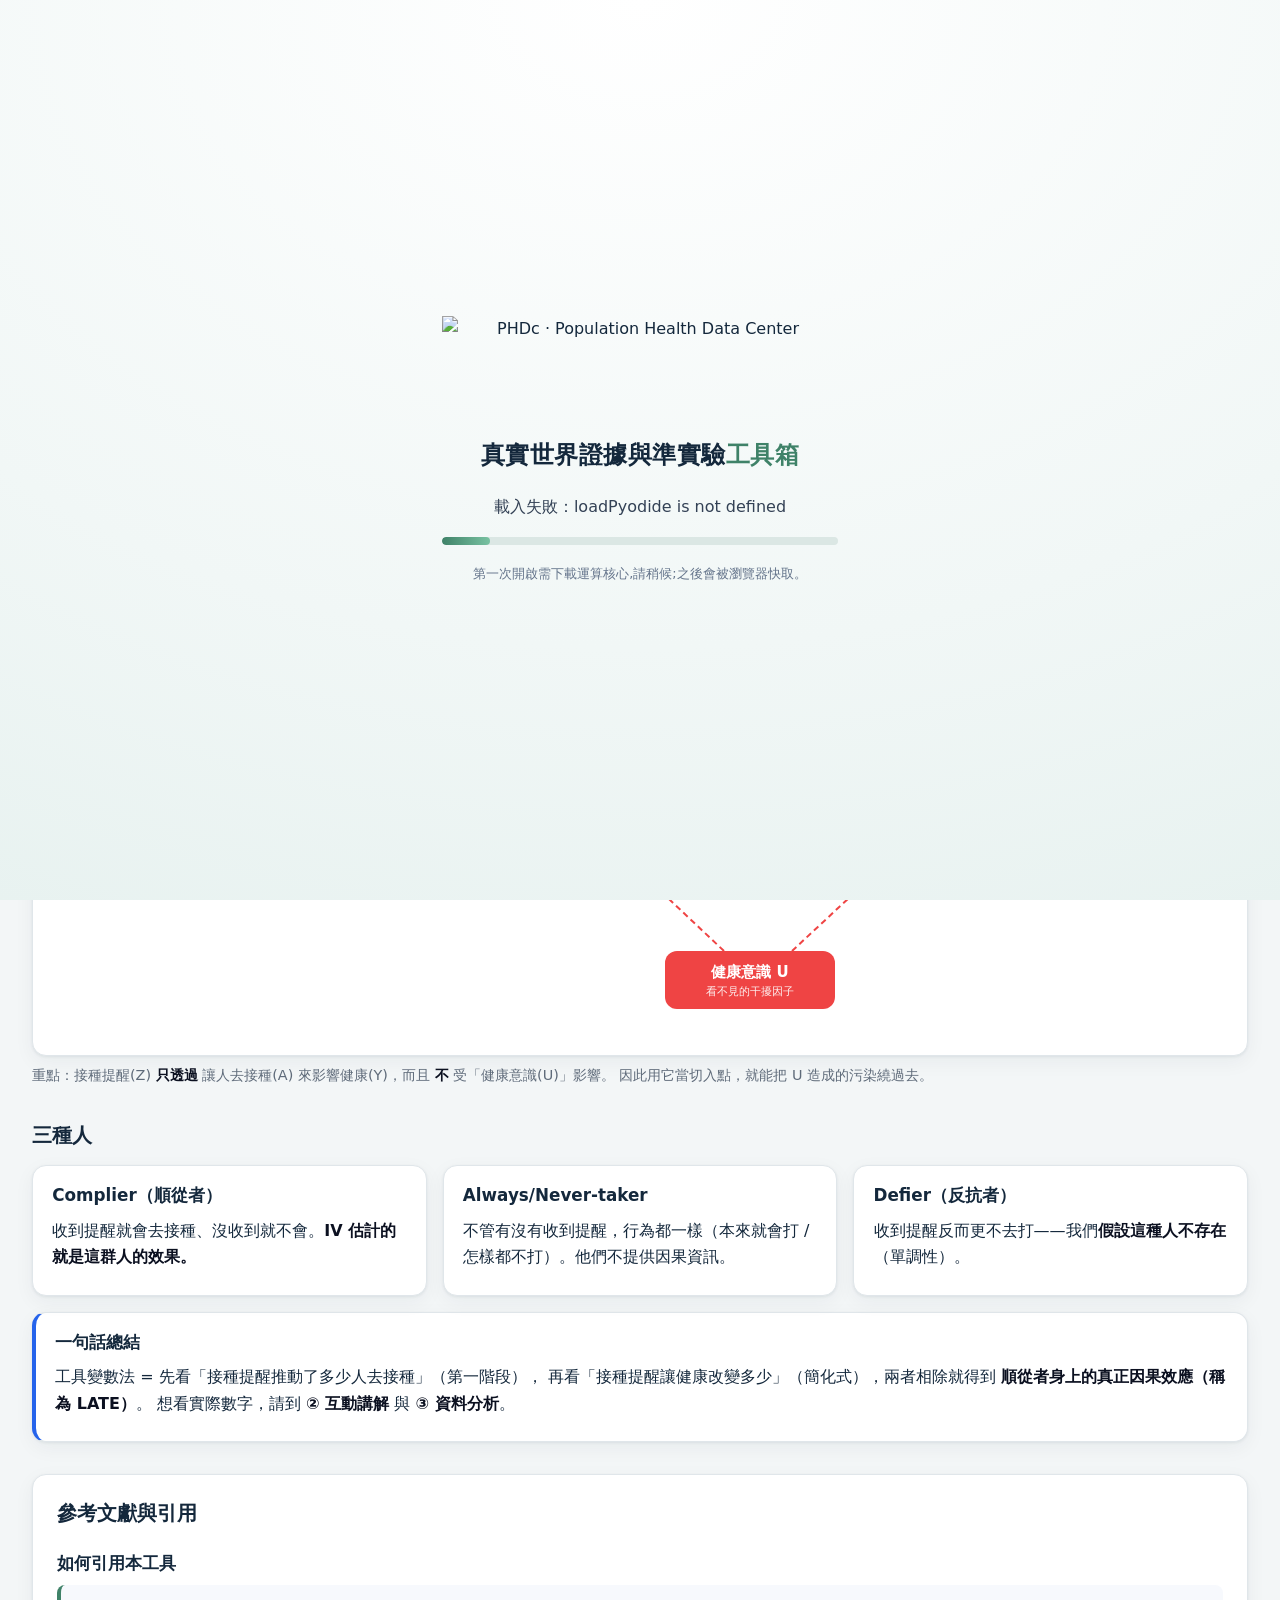
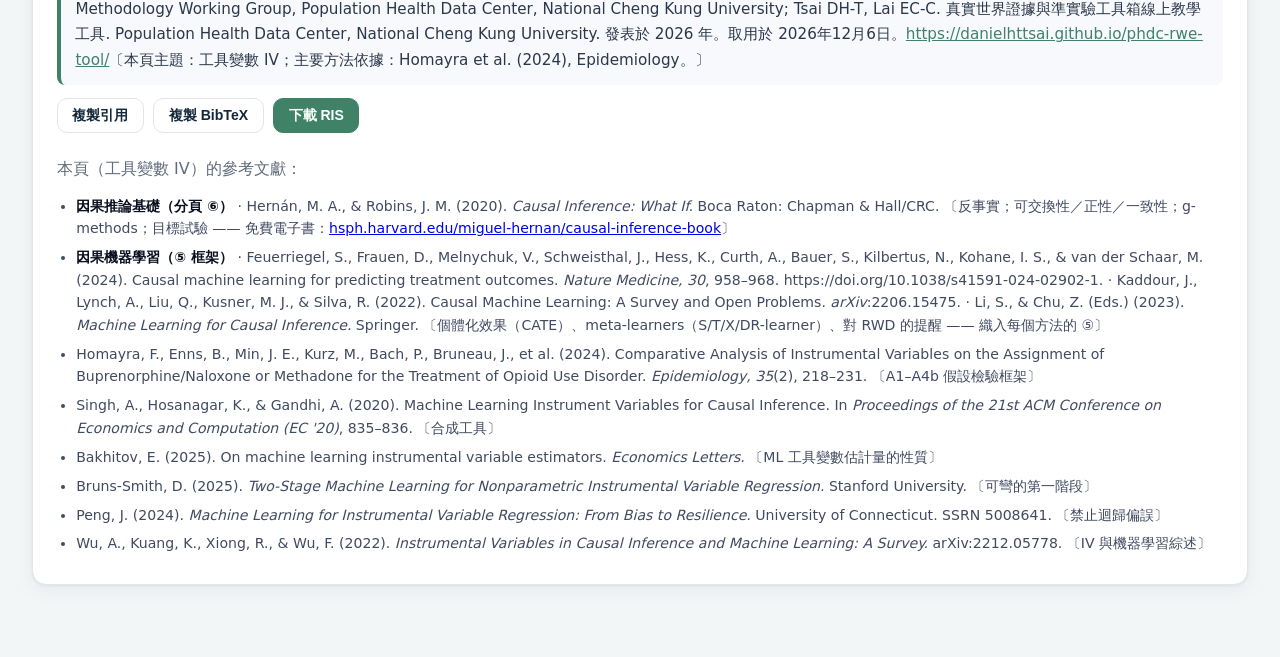
==== commit bd73eb77: "Merge ⑦ SAS into ③ Analyse; remove ⑦ tab; add real data-row preview to ③ The data, the analysis, and" ====
--- a/docs/index.html
+++ b/docs/index.html
@@ -4,7 +4,7 @@
 <meta charset="utf-8" />
 <meta name="viewport" content="width=device-width, initial-scale=1" />
 <title>真實世界證據與準實驗工具箱 RWE and Quasi-experimental Toolbox</title>
-<link rel="stylesheet" href="styles.css?v=109" />
+<link rel="stylesheet" href="styles.css?v=112" />
 <script src="https://cdn.plot.ly/plotly-2.35.2.min.js" charset="utf-8"></script>
 <script src="https://cdn.jsdelivr.net/pyodide/v0.26.4/full/pyodide.js"></script>
 <script src="pyodide-bridge.js?v=44"></script>
@@ -47,7 +47,6 @@
       <button class="tab subtab" data-sub="assume" data-en="④ Assumptions">④ 假設檢驗</button>
       <button class="tab subtab" data-sub="ml" data-en="⑤ Boost with AI">⑤ 用 AI 強化</button>
       <button class="tab subtab" data-sub="whatif" data-en="⑥ What if">⑥ 如果……？</button>
-      <button class="tab subtab" data-sub="sas" data-en="⑦ SAS code">⑦ SAS 程式</button>
     </div>
     <button class="tab tab-sep" id="chooseTab" data-en="Which one?">怎麼選</button>
     <button class="tab" id="dataTab" data-en="Databases">資料庫</button>
@@ -257,4793 +256,9 @@
       <div id="estChart" class="chart"></div>
       <div class="result-cards" id="resultCards"></div>
     </div>
-  </section>
-
-  <!-- ===================== 4. 儀表板 ===================== -->
-  <section id="assume" class="panel">
-    <h1 data-en="Can we trust this analysis? Six health checks">這個分析可不可信?六道體檢</h1>
-    <p class="lead" data-en="For the IV method to hold, it must clear a few hurdles. Below we run a <b>plain-language</b> check-up item by item: green means fine, amber means watch out, red means there is a problem. One of them is a <b>&quot;gotcha test&quot;</b> — instead of proving the nudge valid, it does the reverse: <b>picks holes and tries to break it on the spot</b>; only if it cannot be broken is the nudge more credible. The bottom of each card expands to show the terminology. Load data on <b>③ Analyse data</b> first and this runs automatically.">
-      工具變數法要成立,得先通過幾道關卡。下面用<b>白話</b>幫你一項一項體檢,
-      綠燈代表沒問題、黃燈要留意、紅燈代表有狀況。其中一道是<b>「抓包測試」</b>——
-      不去證明外力合格,而是反過來<b>挑它毛病、試著當場戳破它</b>:戳不破才比較可信。
-      每張卡片最下面可以展開看「專有名詞解釋」。先到 <b>③ 資料分析</b> 載入資料,這裡就會自動跑。
-    </p>
-    <p class="caption" data-en="(These map to the statistical assumptions A1–A4b plus a set of &quot;instrumental inequalities&quot; falsification test, but you don't need to memorise the codes — just read the plain-language notes.)">（這幾項對應統計上的 A1–A4b 假設,以及一組「工具不等式」否證檢定,但你不用記這些代號,看白話說明就好。）</p>
-    <div id="overall" class="overall hidden"></div>
-    <div id="assumeCards" class="assume-cards"></div>
-    <p id="assumeHint" class="muted" data-en="No data loaded yet — please load or upload data on &quot;③ Analyse data&quot; first.">尚未載入資料——請先到「③ 資料分析」載入或上傳資料。</p>
-  </section>
-
-  <!-- ===================== 5. 用 AI 強化 ===================== -->
-  <section id="ml" class="panel">
-    <div class="banner" data-en="⚠ Every number on this page is simulated in real time from <b>purely fictional synthetic data</b>, for teaching only.">⚠ 本頁所有數字都是用<b>純屬虛構的合成資料</b>即時模擬出來的，僅供教學展示。</div>
-    <h1 data-en="How AI lends instrumental variables a hand">AI 怎麼幫「工具變數」一把</h1>
-    <details class="term causalml">
-      <summary data-en="Causal ML in one box: from the average effect (ATE) to individualised effects (CATE)">因果機器學習一次看懂：從平均效果（ATE）到個體化效果（CATE）</summary>
-      <div class="tdef">
-        <p data-en="<b>Beyond the ATE.</b> Classical methods target one <b>average treatment effect</b>. Causal ML aims further — at <b>individualised / conditional effects (CATE)</b>: who benefits, and by how much. <b>Meta-learners</b> (S-/T-/X-/DR-learner) are model-agnostic recipes that plug flexible ML into the <b>nuisance</b> pieces (outcome &amp; propensity models) while the <b>causal identification still rests on the same assumptions</b> as here — no unmeasured confounding, overlap/positivity, consistency. <b>Caution on real-world data</b> (EHRs, registries): flexible ML reduces bias from model mis-specification but <b>cannot fix unmeasured confounding</b>, and a good predictor is <b>not</b> a causal effect. The ⑤ demo on this page is one concrete instance of this idea — flexible ML for a nuisance model, identification still from the design. <i>Sources: Feuerriegel et al., Nature Medicine 2024; Kaddour et al., arXiv:2206.15475; Li &amp; Chu (eds.), Springer 2023.</i>">
-          <b>超越單一平均效果。</b>傳統方法估的是一個<b>平均處置效果（ATE）</b>。因果機器學習更進一步——瞄準<b>個體化／條件效果（CATE）</b>：誰受益、受益多少。<b>Meta-learners</b>（S-／T-／X-／DR-learner）是 model-agnostic 的套法，把彈性 ML 放進<b>輔助</b>模型（結果與傾向模型），而<b>因果識別仍靠和本頁相同的假設</b>——無未測混淆、重疊／正性、一致性。<b>對真實世界資料（EHR、登錄）要小心</b>：彈性 ML 能減少模型設定錯誤的偏誤，但<b>救不了未測混淆</b>，而且「預測得準」<b>不等於</b>「因果效果」。本頁 ⑤ 的示範正是這個想法的一個具體案例——用彈性 ML 處理輔助模型，識別仍來自設計。<i>出處：Feuerriegel 等, Nature Medicine 2024；Kaddour 等, arXiv:2206.15475；Li &amp; Chu 主編, Springer 2023。</i>
-        </p>
-      </div>
-    </details>
-    <p class="lead" data-en="Remember the biggest trap from ② Interactive? — <b>when the nudge is too weak, the answer jumps around</b>. AI / machine learning can help in two ways here; below we walk through them step by step, using <b>the same vaccine story</b>.">
-      還記得 ② 互動講解裡那個最大的陷阱嗎？——<b>外力（提醒）太弱，答案就會亂跳</b>。
-      AI／機器學習能在這裡幫上兩個忙，下面我們用<b>同一個疫苗的故事</b>，一步一步看懂。
-    </p>
-
-    <div class="cards">
-      <div class="card"><h3 data-en="Remedy 1: blend many weak nudges into one strong nudge">藥方一：把很多弱外力揉成一個強外力</h3>
-        <p data-en="One reminder moves few people, but if you have <b>many small nudges</b> (vaccination reminder, clinic flyer, employer reminder, community broadcast…), each weak, AI can <b>add them up cleverly</b> into one strong nudge.">一通提醒推不動幾個人，但如果手上有<b>很多種小外力</b>（接種提醒、診所傳單、公司提醒、社區廣播…），
-        每個都弱，AI 能把它們<b>聰明地加起來</b>，合成一個夠力的大外力。</p></div>
-      <div class="card"><h3 data-en="Remedy 2: let the &quot;nudge→shot&quot; relationship bend">藥方二：讓「外力→打針」這條關係可以彎</h3>
-        <p data-en="Some nudges' influence is <b>not a straight line</b>. A straight line misses it and thinks it is useless; let AI <b>bend</b> the relationship and it captures the strength a straight line missed.">有些外力的影響<b>不是一條直線</b>。用直線去抓會抓不到、以為它沒用；
-        讓 AI 把這條關係「<b>彎起來</b>」，就能抓到直線錯過的力道。</p></div>
-      <div class="card warn"><h3 data-en="Safety belt: cross-fitting (always buckle up)">安全帶：交叉擬合（一定要繫）</h3>
-        <p data-en="When AI learns these relationships, there is an iron rule: <b>you cannot use the same people's data to both learn and validate</b>, or it will &quot;<b>peek at the answers</b>&quot; and give pretty-looking but deceptive results. Cross-fitting is that safety belt.">讓 AI 學這些關係時，有個鐵則：<b>不能拿同一批人的資料既學習又驗證</b>，
-        否則它會「<b>偷看答案</b>」、給出看似漂亮其實騙人的結果。交叉擬合就是這條安全帶。</p></div>
-    </div>
-
-    <!-- 藥方一 -->
-    <h2 data-en="Remedy 1: synthesise many weak nudges into one strong nudge">藥方一：把很多弱外力合成一個強外力</h2>
-    <div class="card scene">
-      <h3 data-en="What does the data look like? Watch the two groups separate as you stack">資料長什麼樣子？看著兩群人「疊加」後分開</h3>
-      <p data-en="Each row shows the distribution of &quot;tendency to get the shot&quot; for the <b>nudged</b> (teal) vs <b>not-nudged</b> (grey) group. <b>① One weak force</b>: the two humps almost completely overlap — knowing the nudge tells you almost nothing. <b>② Stack a few</b>, and they start to pull apart. <b>③ AI fuses a dozen</b> of these weak forces and the two groups separate into <b>two clear humps</b> — now you can tell who gets the shot. That separation IS the strength: many indistinguishable weak forces → one strong synthetic instrument.">
-        每一列是<b>有被推（青）</b>與<b>沒被推（灰）</b>兩群人「傾向去打針」的分布。<b>① 單一弱外力</b>：兩團幾乎<b>完全重疊</b>——光看它幾乎猜不到誰會打針。<b>② 疊加幾個</b>，兩團開始拉開。<b>③ AI 合成十幾個</b>這種弱外力，兩群人就分成<b>清楚的兩團</b>——這時才看得出誰會去打針。<b>那個「分得開」就是強度</b>：很多分不開的弱外力，疊加成一個分得開的強工具。
-      </p>
-      <div id="sceneWeak" class="chart"></div>
-    </div>
-    <div class="card info">
-      <h3 data-en="First, the plain-language idea">先用白話想一遍</h3>
-      <p data-en="Imagine you have <b>several</b> small nudges toward getting the shot, each <b>too weak</b> on its own (like the weak reminder in ② that makes the answer jump). AI's approach: take a bit from each and <b>combine them cleverly</b> into a brand-new &quot;synthetic nudge&quot;. Once combined it becomes <b>strong</b> and the answer steadies. Try the sliders below:">
-        想像你手上有<b>好幾種</b>推人去打針的小外力，每一種單獨看都<b>太弱</b>
-        （像 ② 裡那種會讓答案亂跳的弱提醒）。
-        AI 的做法是：把這些小外力<b>各取一點、聰明地組合</b>成一個全新的「合成外力」。
-        合成後它變得<b>夠力</b>，答案就穩了。下面拉拉看：
-      </p>
-    </div>
-    <div class="controls">
-      <label>
-        <span data-en="How many small nudges you have:">手上有幾種小外力：</span><b id="kVal">12</b>
-        <input type="range" id="kSlider" min="3" max="20" value="12" step="1" />
-        <small data-en="The more kinds, the stronger the synthetic nudge AI can usually build.">種類越多，AI 能組合出的合成外力通常越強。</small>
-      </label>
-      <label>
-        <span data-en="Strength of each nudge:">每種外力的力道：</span><b id="psVal">3.0%</b>
-        <input type="range" id="psSlider" min="1" max="7" value="3" step="0.5" />
-        <small data-en="How many people each one alone can move. Deliberately set tiny to highlight &quot;each is weak alone&quot;.">每一種單獨能說動多少人。刻意調很小，凸顯「單獨都很弱」。</small>
-      </label>
-    </div>
-    <div class="play-grid">
-      <div class="stat"><div class="stat-label" data-en="Strongest single nudge">最強的單一外力</div><div class="stat-num" id="synSingleF">–</div><div class="stat-foot" data-en="using the best single one alone">單獨用最好的那一個</div></div>
-      <div class="stat"><div class="stat-label" data-en="Nudge after synthesis">合成後的外力</div><div class="stat-num" id="synMlivF">–</div><div class="stat-foot" data-en="AI blends them all into one">AI 把全部揉成一個</div></div>
-      <div class="stat"><div class="stat-label" data-en="Effect estimated after synthesis">合成後估出的效果</div><div class="stat-num" id="synEst">–</div><div class="stat-foot" data-en="The true answer hides at 1.80">真正答案藏在 1.80</div></div>
-    </div>
-    <div id="synChart" class="chart"></div>
-    <p class="caption" data-en="Observation: the short bars on the left are <b>each nudge's strength alone</b> (mostly short, below the pass line of 10); the tall bar on the far right is the AI-<b>synthesised nudge</b> — usually well above the pass line. With a single weak nudge the margin of error is unusably wide; with the synthetic nudge it tightens and snugly covers 1.80.">
-      觀察：左邊一根根矮柱是<b>每種外力單獨的力道</b>（大多很矮、不及格線 10），
-      最右邊那根高柱是 AI <b>合成後的外力</b>——通常遠遠超過及格線。
-      用單一弱外力估，誤差範圍寬到沒法用；用合成外力，範圍收窄、穩穩罩住 1.80。
-    </p>
-    <details class="term">
-      <summary data-en="Show terminology">看專有名詞解釋</summary>
-      <div class="tdef">
-        <h4>候選工具變數 <span class="en">candidate instruments</span></h4>
-        <p data-en="<b>Plain:</b> a pile of small nudges, each one too weak to use on its own.<br /><b>Definition:</b> a set of variables that each plausibly satisfy the instrument conditions (affect the treatment, not the outcome except through the treatment), but individually have a low first-stage F.<br /><b>Why it matters:</b> a single weak instrument gives an unstable IV estimate; many weak ones together can carry real strength — if combined correctly.<br /><b>Example:</b> distance to the clinic, a text reminder, a small subsidy, clinic opening hours — each nudges vaccination a little.<br /><b>Formula:</b> instruments <code>Z₁, Z₂, …, Z_k</code>, each with small individual π₁.">
-          <b>白話：</b>一堆各自太弱、單獨用不上的小外力。<br />
-          <b>定義：</b>一組「看起來都合格」（影響處置、且只透過處置影響結果）的變數，但每個單獨的第一階段 F 都偏低。<br />
-          <b>為什麼重要：</b>單一弱工具會讓 IV 估計亂跳；很多弱工具<b>正確</b>地合起來，卻可能有真正的力道。<br />
-          <b>例子：</b>離診所的距離、簡訊提醒、小額補助、診所營業時段——每個都讓打針率動一點點。<br />
-          <b>公式：</b>工具群 <code>Z₁, Z₂, …, Z_k</code>，各自的 π₁ 都很小。
-        </p>
-      </div>
-      <div class="tdef">
-        <h4>工具合成（MLIV） <span class="en">instrument synthesis / machine-learned IV</span></h4>
-        <p data-en="<b>Plain:</b> let AI &quot;blend&quot; many weak nudges into one strong nudge.<br /><b>Definition:</b> use machine learning to predict the treatment from all candidate instruments at once, then use that prediction as a single, stronger synthetic instrument.<br /><b>Why it matters:</b> it rescues strength from many weak instruments — but it MUST be done with cross-fitting (see remedy 3), or the prediction &quot;peeks&quot; at the outcome and re-introduces bias.<br /><b>Example:</b> a model predicts each person's vaccination propensity from all four nudges; that single predicted score becomes the instrument.<br /><b>Formula:</b> Â = f(Z₁…Z_k) by ML, then use Â as the instrument — the first-stage F on Â is much higher.">
-          <b>白話：</b>讓 AI 把很多弱外力「揉」成一個強外力。<br />
-          <b>定義：</b>用機器學習一次吃進所有候選工具來預測處置，再把這個預測值當成<b>單一、較強</b>的合成工具。<br />
-          <b>為什麼重要：</b>它能從一堆弱工具裡救出力道——但<b>一定要</b>搭配交叉擬合（見藥方三），否則預測會「偷看」結果、把偏誤帶回來。<br />
-          <b>例子：</b>模型用四個外力預測每個人的打針傾向，這個預測分數就成了新工具。<br />
-          <b>公式：</b><code>Â = f(Z₁…Z_k)</code>（由 ML 學）再以 Â 當工具；對 Â 的第一階段 F 會高很多。
-        </p>
-      </div>
-      <div class="tdef">
-        <h4>第一階段 F／弱工具／95% 信賴區間 <span class="en">recap</span></h4>
-        <p data-en="<b>First-stage F</b> (bar height) = instrument strength, threshold 10; below 10 = <b>weak instrument</b>. <b>95% CI</b> = margin of error. (Full definitions in tab ② &quot;Show terminology&quot;.) Here the point is visual: each single nudge's bar is short (weak), but the synthesised instrument's bar clears 10.">
-          <b>第一階段 F</b>（柱子高度）＝工具強度，門檻 10；低於 10 ＝<b>弱工具</b>。<b>95% 信賴區間</b>＝誤差範圍。（完整定義見 ②「看專有名詞解釋」。）這裡重點在看圖：每個單一外力的柱子都很矮（弱），但合成後的工具柱子越過了 10。
-        </p>
-      </div>
-    </details>
-
-    <!-- 藥方二 -->
-    <h2 data-en="Remedy 2: let the first stage &quot;bend&quot;">藥方二：讓第一階段「可以彎」</h2>
-    <div class="card scene">
-      <h3 data-en="What does the data look like? A hill, not a slope">資料長什麼樣子？是一座山丘，不是一道斜坡</h3>
-      <p data-en="Here the nudge is <b>distance to today's pop-up vaccine van</b> (x), and y is the uptake rate. The grey dots clearly trace a <b>hill</b>: lowest at both ends, highest in the middle. The amber dashed line is the <b>straight-line</b> view — it runs almost flat and &quot;sees&quot; no relationship. The teal curve is the <b>bendable</b> view — it hugs the hill. When the real shape is curved, you must let the model bend.">
-        這裡的外力是<b>「離今天快打巡迴車的距離」</b>（橫軸），縱軸是打針率。灰點明顯排成一座<b>山丘</b>：
-        兩端最低、中間最高。琥珀色虛線是<b>直線</b>的看法——幾乎平的，「看不到」關係；
-        青色曲線是<b>可彎</b>的看法——緊貼著山丘。當真實形狀是彎的，就得讓模型彎。
-      </p>
-      <div id="sceneBend" class="chart"></div>
-    </div>
-    <div class="card info">
-      <h3 data-en="First, the plain-language idea">先用白話想一遍</h3>
-      <p data-en="Switch to a different nudge: <b>&quot;how far you are from today's pop-up vaccine van&quot;</b>. Its influence is <b>not a straight line</b> — too close and you don't notice, too far and you can't be bothered; only a <b>sweet spot in the middle</b> moves people most (like a small hill). If you force a <b>straight line</b> onto it, you find <b>almost no relationship</b> and wrongly conclude the nudge is useless; but let AI <b>bend it into the hill shape</b> and the strength suddenly appears. Click below to see:">
-        換一個外力：<b>「離今天的快打巡迴車有多遠」</b>。它的影響<b>不是直線</b>——
-        太近沒感覺、太遠也懶得去，只有<b>中間某個甜蜜點</b>最會推人去打針（像一座小山丘）。
-        如果你硬用一條<b>直線</b>去描述它，會發現<b>幾乎抓不到關係</b>，誤以為這個外力沒用；
-        但讓 AI 把這條關係<b>彎成山丘的形狀</b>，力道一下子就出來了。按下面看結果：
-      </p>
-    </div>
-    <button id="runNonlinear" class="btn primary" data-en="Run the &quot;straight vs bendable&quot; comparison">跑「直線 vs 可彎」的比較</button>
-    <div id="nlOut" class="hidden">
-      <div class="play-grid">
-        <div class="stat"><div class="stat-label" data-en="With a straight line">用直線抓</div><div class="stat-num" id="nlLinF">–</div><div class="stat-foot" id="nlLinNote"></div></div>
-        <div class="stat"><div class="stat-label" data-en="Let it bend">讓它可以彎</div><div class="stat-num" id="nlFlexF">–</div><div class="stat-foot" id="nlFlexNote"></div></div>
-        <div class="stat"><div class="stat-label" data-en="Effect estimated after bending">可彎後估出的效果</div><div class="stat-num" id="nlFlexEst">–</div><div class="stat-foot" data-en="The true answer hides at 1.80">真正答案藏在 1.80</div></div>
-      </div>
-      <div id="nlChart" class="chart"></div>
-      <p class="caption" data-en="The blue flat line is what &quot;<b>forcing a straight line</b>&quot; sees — almost flat, so the nudge looks useless. The green curve is what &quot;<b>letting it bend</b>&quot; sees — clearly capturing the hill in the middle.">
-        藍色平線是「<b>硬用直線</b>」看到的——幾乎是平的，所以以為外力沒用。
-        綠色曲線是「<b>讓它可以彎</b>」看到的——清楚抓到中間那座山丘。
-      </p>
-    </div>
-    <details class="term">
-      <summary data-en="Show terminology">看專有名詞解釋</summary>
-      <div class="tdef">
-        <h4>彈性／非線性第一階段 <span class="en">flexible / non-linear first stage</span></h4>
-        <p data-en="<b>Plain:</b> let the &quot;nudge → treatment&quot; relationship bend into whatever shape the data really has, instead of forcing a straight line.<br /><b>Definition:</b> model the first stage with a flexible learner (polynomials, splines, tree models, neural nets) rather than linear regression.<br /><b>Why it matters:</b> if the true relationship is curved (a hill), a straight line sees almost no relationship and throws the instrument's strength away.<br /><b>Example:</b> distance to the vaccine van helps most at a middle &quot;sweet spot&quot; — a curve captures it, a line misses it.<br /><b>Formula:</b> <code>A = f(Z) + ε</code> with f flexible, instead of <code>A = π₀ + π₁·Z</code>.">
-          <b>白話：</b>讓「外力→處置」這條關係，照資料真正的形狀去彎，而不是硬畫一條直線。<br />
-          <b>定義：</b>第一階段改用<b>彈性學習器</b>（多項式、樣條、樹模型、神經網路）取代直線回歸。<br />
-          <b>為什麼重要：</b>若真實關係是彎的（一座山丘），直線會「看不到」關係、把工具的力道整個丟掉。<br />
-          <b>例子：</b>離快打車的距離在中間「甜蜜點」最有效——曲線抓得到，直線抓不到。<br />
-          <b>公式：</b><code>A = f(Z) + ε</code>（f 彈性），取代 <code>A = π₀ + π₁·Z</code>。
-        </p>
-      </div>
-      <div class="tdef">
-        <h4>禁止迴歸 <span class="en">forbidden regression</span></h4>
-        <p data-en="<b>Plain:</b> the tempting-but-wrong shortcut of plugging the bent predictions straight into the second stage.<br /><b>Definition:</b> using a non-linear / ML first-stage fitted on the SAME data and feeding its fitted values into 2SLS — the standard 2SLS algebra no longer holds and bias creeps in.<br /><b>Why it matters:</b> because the model &quot;peeked&quot; at the same people, it carries their noise (and confounding) forward, giving a confident-looking but biased answer.<br /><b>Example:</b> fit a random forest first stage, push its predictions into the second stage → the estimate sticks to the contaminated naive number.<br /><b>Fix:</b> never plug bent predictions in directly — pair them with cross-fitting (below).">
-          <b>白話：</b>把彎好的預測值「直接」塞回第二階段——這個看似聰明、其實錯誤的捷徑。<br />
-          <b>定義：</b>用在<b>同一批資料</b>上配好的非線性／ML 第一階段，把配適值塞進 2SLS——此時 2SLS 的代數不再成立，偏誤就跑進來。<br />
-          <b>為什麼重要：</b>因為模型「偷看」了同一批人，會把他們的雜訊（與混淆）一起帶下去，給你一個看似很有把握、其實偏掉的答案。<br />
-          <b>例子：</b>配一個隨機森林第一階段、把預測塞進第二階段 → 估計黏回那個被汙染的天真數字。<br />
-          <b>解法：</b>絕不直接塞——一定搭配下面的交叉擬合。
-        </p>
-      </div>
-    </details>
-
-    <!-- 安全帶 / 藥方三 -->
-    <h2 data-en="Remedy 3 · Safety belt: why you must always &quot;cross-fit&quot;">藥方三・安全帶：為什麼一定要「交叉擬合」</h2>
-    <div class="card scene">
-      <h3 data-en="What does the data look like? A wiggle that memorised the noise">資料長什麼樣子？一條把雜訊也背起來的扭動曲線</h3>
-      <p data-en="The green dashed line is the <b>true</b> smooth relationship. The dots are the handful of people we actually have — each sits a little off the truth by luck. If you let a flexible AI learn on the <b>same</b> people it scores, it draws the <b>red wiggly line</b> that threads <b>every</b> dot, memorising their luck. It looks perfect here but collapses on new people. Cross-fitting forces AI to be judged on people it has <b>never seen</b>, so it can't cheat this way.">
-        綠色虛線是<b>真正</b>的平滑關係。每個點是我們實際手上的少數幾個人——因為運氣，各自偏離真相一點點。
-        如果讓彈性 AI 在<b>同一批人</b>身上又學又評分，它會畫出那條<b>紅色扭動線</b>，穿過<b>每一個</b>點、
-        把他們的運氣都背起來。這裡看似完美，換一批新人就垮。交叉擬合逼 AI 用<b>從沒看過</b>的人來評分，它就作弊不了。
-      </p>
-      <div id="sceneOverfit" class="chart"></div>
-    </div>
-    <div class="card warn">
-      <h3 data-en="The iron rule, in plain language">用白話講這條鐵則</h3>
-      <p data-en="AI is very good at &quot;<b>memorising answers</b>&quot;. If you let it use <b>the same people's</b> data both to learn the &quot;nudge→shot&quot; relationship and to estimate the effect, it will <b>memorise their luck (the noise) too</b>, giving you a result that <b>looks very accurate but deceives you</b> (this is the &quot;forbidden regression&quot; trap).<br /><b>Cross-fitting</b> is simple: <b>split people into groups</b>, always learn the relationship from the <b>&quot;other&quot;</b> groups, then apply it to <b>&quot;this&quot;</b> group of unseen people. AI gets no chance to peek, so the result is honest.">
-        AI 很會「<b>背答案</b>」。如果讓它用<b>同一批人</b>的資料既學習「外力→打針」這條關係、
-        又拿這條關係去估效果，它會把這批人的<b>運氣（雜訊）也一起背起來</b>，
-        給你一個<b>看似很準、其實騙你</b>的結果（這就是「禁止迴歸」陷阱）。<br />
-        <b>交叉擬合</b>的做法很單純：把人<b>分成幾組</b>，永遠用<b>「別組」</b>的資料學關係、
-        再套到<b>「這組」</b>沒看過的人身上。AI 沒機會偷看，結果才誠實。
-      </p>
-    </div>
-
-    <div class="card scene">
-      <h3 data-en="How it works — the cross-fitting rotation">怎麼做 —— 交叉擬合的輪替</h3>
-      <div id="ivCfDiagram" class="chart"></div>
-    </div>
-
-    <div class="card info">
-      <h3 data-en="Live demo: the same AI model, two ways of using it">現場示範：同一個 AI 模型，兩種用法</h3>
-      <p data-en="Below we use a model that really does &quot;memorise answers&quot; — a <b>random forest</b> — as the first stage, and run it twice on the <b>same data</b>, the only difference being whether the safety belt is on. Click to run (training the model takes a few seconds):">
-        下面用一個真正會「背答案」的<b>樹模型（random forest）</b>當第一階段，
-        在<b>同一筆資料</b>上跑兩次，唯一的差別是有沒有繫安全帶。按鈕跑跑看
-        （要訓練模型，約需幾秒）：
-      </p>
-    </div>
-    <button id="runForbidden" class="btn primary" data-en="Run the &quot;peek vs cross-fit&quot; live demo">跑「偷看 vs 交叉擬合」現場示範</button>
-    <div id="fbOut" class="hidden">
-      <div class="play-grid">
-        <div class="stat"><div class="stat-label" data-en="Unadjusted (direct)">未調整（直接比較）</div><div class="stat-num" id="fbNaive">–</div><div class="stat-foot" data-en="contaminated, overstated starting point">被汙染、高估的起點</div></div>
-        <div class="stat"><div class="stat-label" data-en="AI peeking version">AI 偷看版</div><div class="stat-num" id="fbTrap">–</div><div class="stat-foot" id="fbTrapFoot"></div></div>
-        <div class="stat"><div class="stat-label" data-en="AI cross-fit version">AI 交叉擬合版</div><div class="stat-num" id="fbCf">–</div><div class="stat-foot" id="fbCfFoot"></div></div>
-      </div>
-      <div id="fbChart" class="chart"></div>
-      <p class="caption" data-en="See it? The <b>peeking version</b> sticks almost exactly to the contaminated &quot;unadjusted&quot; number with a narrow error bar (looks super accurate, but it carried the whole confounder back — this is the forbidden regression); the <b>cross-fit version</b> is pulled back near the truth 1.80. <b>Same model, the only difference is whether it peeked.</b>">
-        看出來了嗎？<b>偷看版</b>幾乎黏在「未調整」那根被汙染的數字上、誤差棒還很窄
-        （看起來超準，其實把干擾因子整包背了回來——這就是禁止迴歸）；
-        <b>交叉擬合版</b>則被拉回真值 1.80 附近。<b>同一個模型，差別只在有沒有偷看。</b>
-      </p>
-    </div>
-    <details class="term">
-      <summary data-en="Show terminology">看專有名詞解釋</summary>
-      <div class="tdef">
-        <h4>過度配適 <span class="en">overfitting</span></h4>
-        <p data-en="<b>Plain:</b> the model &quot;memorises the answers&quot; — it learns the random luck of the specific people it trained on.<br /><b>Definition:</b> a flexible model fits the noise in the training sample, not just the signal, so it looks great in-sample but fails on new data.<br /><b>Why it matters:</b> an overfit first stage manufactures fake strength and, fed into IV, biases the effect toward the contaminated naive estimate.<br /><b>Example:</b> a wiggly curve that threads every single data point looks perfect here but collapses on the next batch of people.<br /><b>Tell:</b> tiny in-sample error, large error on held-out people.">
-          <b>白話：</b>模型在「背答案」——把訓練那批人各自的運氣（雜訊）都記了起來。<br />
-          <b>定義：</b>彈性模型連雜訊都配進去（不只訊號），所以樣本內超好看、換新資料就垮。<br />
-          <b>為什麼重要：</b>過度配適的第一階段會「製造假力道」，餵進 IV 後把效果拉向被汙染的天真估計。<br />
-          <b>例子：</b>一條穿過每個點的扭動曲線，這裡看似完美，換一批人就崩。<br />
-          <b>徵兆：</b>樣本內誤差極小、留出（沒看過的人）誤差很大。
-        </p>
-      </div>
-      <div class="tdef">
-        <h4>交叉擬合 <span class="en">cross-fitting / out-of-fold prediction</span></h4>
-        <p data-en="<b>Plain:</b> always learn the relationship from &quot;other&quot; people, then apply it to &quot;these&quot; unseen people — so the model can never peek.<br /><b>Definition:</b> split the sample into K folds; for each fold, fit the nuisance model on the OTHER folds and predict on the held-out fold; stitch the out-of-fold predictions together.<br /><b>Why it matters:</b> it removes the overfitting/forbidden-regression bias, letting you safely use ML in the first stage — the core step of double/debiased machine learning (DML).<br /><b>Example:</b> 5 folds; person in fold 1 is scored by a model trained only on folds 2–5.<br /><b>Formula:</b> for i in fold k, prediction = <code>f_(−k)(Z_i)</code> (model trained without fold k).">
-          <b>白話：</b>永遠用「別組」的人學關係，再套到「這組」沒看過的人——模型就沒機會偷看。<br />
-          <b>定義：</b>把樣本切成 K 折；每一折都用<b>其他折</b>配模型、對留出的那折做預測，再把這些「折外預測」拼起來。<br />
-          <b>為什麼重要：</b>它消掉過度配適／禁止迴歸的偏誤，讓你能安全地在第一階段用 ML——這是<b>雙重／去偏機器學習（DML）</b>的核心步驟。<br />
-          <b>例子：</b>切 5 折；第 1 折的人，由只用第 2–5 折訓練的模型來評分。<br />
-          <b>公式：</b>對第 k 折的 i，預測＝<code>f₋ₖ(Zᵢ)</code>（不含第 k 折所訓練的模型）。
-        </p>
-      </div>
-      <div class="tdef">
-        <h4>雙重／去偏機器學習 <span class="en">double / debiased machine learning (DML)</span></h4>
-        <p data-en="<b>Plain:</b> a recipe that lets you use powerful ML for the messy nuisance parts while keeping the causal estimate honest.<br /><b>Definition:</b> estimate the nuisance functions (e.g. the first stage) with ML under cross-fitting, then plug them into a Neyman-orthogonal moment so small ML errors barely move the final estimate.<br /><b>Why it matters:</b> it combines ML flexibility with valid confidence intervals — the modern way to do IV / effect estimation with rich data.<br /><b>Example:</b> ML first stage + cross-fitting pulls the IV estimate back near the truth 1.80, with a usable margin of error.<br /><b>Key idea:</b> orthogonality + cross-fitting ⇒ robustness to nuisance-model error.">
-          <b>白話：</b>一套「讓你放心用強力 ML 去處理雜務、又能保住因果估計誠實」的配方。<br />
-          <b>定義：</b>用 ML＋交叉擬合估計雜務函數（如第一階段），再把它們塞進一個<b>Neyman 正交</b>的動差條件，使 ML 的小誤差幾乎不動到最終估計。<br />
-          <b>為什麼重要：</b>它把 ML 的彈性與「有效的信賴區間」結合起來——是用豐富資料做 IV／效果估計的現代做法。<br />
-          <b>例子：</b>ML 第一階段＋交叉擬合，把 IV 估計拉回真值 1.80 附近、誤差範圍可用。<br />
-          <b>關鍵：</b>正交性＋交叉擬合 ⇒ 對雜務模型誤差穩健。
-        </p>
-      </div>
-    </details>
-
-    <!-- 綜合比較 -->
-    <h2 data-en="Put every approach side by side">把所有做法擺在一起比</h2>
-    <button id="runMlCompare" class="btn primary" data-en="Generate the combined comparison chart">產生綜合比較圖</button>
-    <div id="mlCompareOut" class="hidden">
-      <div id="mlCompareChart" class="chart"></div>
-      <div class="result-cards" id="mlCompareCards"></div>
-      <p class="caption" data-en="The dashed line is the <b>true answer 1.80</b>. &quot;Unadjusted&quot; and &quot;single weak instrument&quot; are clearly off or jump around; AI's two remedies pull the estimate back near the truth with a usable margin of error.">
-        虛線是<b>真正答案 1.80</b>。「未調整」與「單一弱工具」明顯偏掉或亂跳，
-        AI 的兩帖藥方則把估計拉回真相附近、且誤差範圍可用。
-      </p>
-    </div>
-  </section>
-
-  <!-- ===================== RDD ① 是什麼 ===================== -->
-  <section id="rddlearn" class="panel">
-    <div class="banner" data-en="⚠ The built-in data is <b>purely fictional, synthetic demo data</b>, not real data, for teaching only.">⚠ 本工具的內建資料為<b>純屬虛構的合成示範資料</b>，非真實資料，僅供教學展示。</div>
-    <h1 data-en="Same vaccine story, a different trick: the age-65 threshold (RDD)">同一個疫苗故事，換個招式：用「滿 65 歲」這條線（RDD）</h1>
-    <p class="lead" data-en="In tabs ①–⑤ we used a <b>random reminder</b> as the instrument. Here we change the design: suppose a free vaccination programme is offered <b>only to people aged 65 and over</b>. Crossing that birthday line suddenly changes your eligibility — and this jump lets us read off the vaccine's effect <b>without needing any random instrument</b>.">
-      在 ①–⑤ 我們用「<b>隨機接種提醒</b>」當工具。這裡換一種設計：假設有一個免費接種計畫，
-      <b>只開放給滿 65 歲的人</b>。一跨過這條生日線，資格就突然改變——這個「跳一下」，
-      讓我們可以<b>不需要任何隨機工具</b>，就讀出疫苗的效果。
-    </p>
-
-    <div class="card info">
-      <h3 data-en="Break the name apart: &quot;regression discontinuity&quot;">把名字拆開來看：「斷點回歸」</h3>
-      <p data-en="<b>Regression</b> means fitting a line (or curve) that best describes how the outcome changes with some score — here, how the health score changes with <b>age</b>. <b>Discontinuity</b> (the &quot;cutoff / break point&quot;) is the rule line on that score (age 65) where eligibility suddenly switches. The trick: fit <b>one regression line just below 65 and another just above</b>, and look at whether the two lines <b>break apart — jump — at the cutoff</b>. That vertical gap (the discontinuity) is the effect. So &quot;regression discontinuity&quot; = fit regressions on each side of a cutoff and read the jump at the break.">
-        <b>回歸（regression）</b>＝用資料配出一條最能描述「結果如何隨某個分數變化」的<b>線</b>（或曲線）——
-        這裡是健康分數如何隨<b>年齡</b>變化。<b>斷點（discontinuity，不連續／切點）</b>＝那條分數上的規則線（65 歲），
-        一跨過去資格就突然改變。做法：在 65 歲<b>下方配一條回歸線、上方再配一條</b>，看這兩條線在切點處
-        <b>會不會斷開、跳一下</b>。那個垂直落差（不連續）就是效果。所以「斷點回歸」＝在斷點兩側各做回歸、量斷點處的跳幅。
-      </p>
-    </div>
-
-    <div class="card info">
-      <h3 data-en="The plain-language idea">先用白話想一遍</h3>
-      <p data-en="Picture everyone lined up by age. People at 64.9 and people at 65.1 are <b>almost identical</b> — same habits, same health consciousness (the unseen confounder that fooled us before). The ONLY thing that suddenly differs at 65 is <b>programme eligibility</b>. So if health outcomes <b>jump</b> right at 65, that jump must come from the programme, not from confounders — because the confounders don't jump at a birthday.">
-        想像大家按年齡排成一排。64.9 歲和 65.1 歲的人<b>幾乎一模一樣</b>——習慣一樣、
-        健康意識也一樣（就是之前騙過我們的那個看不見的干擾因子）。在 65 歲唯一突然改變的，
-        只有<b>計畫資格</b>。所以如果健康結果剛好在 65 歲<b>跳一下</b>，那一跳一定來自計畫，
-        而不是干擾因子——因為干擾因子不會在某個生日突然跳。
-      </p>
-    </div>
-
-    <div class="rdd-twocol">
-      <div class="card">
-        <h3 data-en="Sharp RDD = the jump in the outcome">銳利 RDD ＝ 結果的「跳幅」</h3>
-        <p data-en="Fit a line to the outcome just below 65 and just above 65; the <b>gap between the two lines at the cutoff</b> is the Sharp RD. It measures the effect of <b>being eligible</b> (ITT-like), whether or not people actually take up the vaccine.<br /><b>Estimand</b>: the effect for <b>everyone right at the cutoff</b> — a local average treatment effect (LATE) at age 65.">
-          在 65 歲下方與上方各配一條線；兩條線在斷點的<b>落差</b>就是銳利 RD。
-          它衡量的是「<b>有沒有資格</b>」的效果（類似 ITT），不管人實際有沒有去接種。
-          <br /><b>估計對象</b>：斷點處<b>所有人</b>的效果（一個落在<b>斷點 65 歲附近</b>的局部平均處置效果 LATE）。
-        </p>
-      </div>
-      <div class="card">
-        <h3 data-en="Fuzzy RDD = scale by the take-up jump">模糊 RDD ＝ 除以「接種率跳幅」</h3>
-        <p data-en="Not everyone eligible actually gets vaccinated. The take-up rate only <b>jumps part-way</b> at 65. Fuzzy RD = (jump in outcome) ÷ (jump in take-up) — the effect for those who took the vaccine <b>because</b> they crossed the line (the compliers, near the cutoff). This is IV applied at the threshold.<br /><b>Estimand</b>: the LATE for the <b>compliers</b> at the cutoff (not everyone there) — exactly the complier LATE you get from using the threshold as an instrument.">
-          不是每個有資格的人都真的去打。接種率在 65 歲只<b>跳了一部分</b>。
-          模糊 RD ＝（結果跳幅）÷（接種率跳幅）——代表那些「<b>因為</b>跨過線才去打」的人
-          （斷點附近的順從者 complier）身上的效果。這其實就是把 IV 用在門檻上。
-          <br /><b>估計對象</b>：斷點處<b>順從者</b>的 LATE（不是斷點處所有人）——正是「把門檻當工具」得到的順從者局部效果。
-        </p>
-      </div>
-    </div>
-
-    <div class="card info">
-      <h3 data-en="Sharp vs Fuzzy, in the trial language: ITT / PP / IV">用試驗的語言看 Sharp 與 Fuzzy：ITT／PP／IV</h3>
-      <p data-en="A randomised trial gives you three contrasts, and RDD lines up with them at the cutoff. (1) <b>ITT (intention-to-treat)</b> compares people <b>by the rule</b> — eligible vs not — no matter what they actually did; that is the <b>Sharp RD</b>. (2) <b>PP (per-protocol)</b> compares people <b>by what they actually took</b> — vaccinated vs not; but who takes up the vaccine is <b>self-selected</b> (the keener, healthier people cross over), so PP is <b>confounded and biased</b> — it is <b>not</b> a clean RDD answer. (3) <b>IV</b> rescues the treatment effect by using eligibility as an <b>instrument</b>: Fuzzy RD = (outcome jump) ÷ (take-up jump) = the <b>complier LATE</b>. So Fuzzy RDD is the IV fix for exactly the problem that sinks PP — it does not just compare the treated, it scales the ITT jump by how much treatment actually moved.">
-        一場隨機試驗會給你三種對比，RDD 在斷點處正好對得上。
-        (1) <b>ITT（意向治療，intention-to-treat）</b>＝<b>按規則</b>比：有資格 vs 沒資格，不管實際有沒有去打——這就是 <b>Sharp RD</b>。
-        (2) <b>PP（依方案，per-protocol）</b>＝<b>按實際接受治療</b>比：打了 vs 沒打；但「誰會去打」是<b>自我選擇</b>的（比較積極、比較健康的人才跨過去），所以 PP <b>被混淆、會偏</b>——它<b>不是</b>乾淨的 RDD 答案。
-        (3) <b>IV</b> 用「有沒有資格」當<b>工具</b>把治療效果救回來：Fuzzy RD ＝（結果跳幅）÷（接種率跳幅）＝<b>順從者 LATE</b>。
-        所以 <b>Fuzzy RDD 正是 PP 出問題時的 IV 解法</b>——它不是直接比「打了的人」，而是把 ITT 的跳幅，除以「治療實際被推動了多少」。
-      </p>
-    </div>
-
-    <div class="card info">
-      <h3 data-en="How wide a window? And two ways to justify it: continuity vs local randomization">「視窗」要多寬？兩種講法：連續性 vs 局部隨機化</h3>
-      <p data-en="RDD only looks at people <b>near</b> the cutoff — but how near is &quot;near&quot;? That range is the <b>window (bandwidth)</b>. Too narrow and there are too few people, so the estimate jumps around; too wide and you pull in people far from 65 who are <b>not really alike</b>, adding bias. So the same data can give different answers at different bandwidths — a good RDD should not hinge on one window.">
-        RDD 只看斷點<b>附近</b>的人——但「附近」要畫多大？這個範圍就叫<b>視窗（頻寬，bandwidth）</b>。
-        窗開太窄，人太少、估計很跳；開太寬，會把離 65 歲很遠、其實<b>不太像</b>的人也算進來，帶進偏誤。
-        所以同一份資料，換個頻寬可能得到不同答案——好的 RDD 不該只靠某一個頻寬（這正是 ④ 假設檢驗的 R5）。
-      </p>
-      <p data-en="Why are people near the cutoff trustworthy at all? There are <b>two ways</b> to argue it:">
-        為什麼斷點附近就可信？學界有<b>兩種講法</b>：
-      </p>
-      <ul>
-        <li data-en="<b>Continuity</b>: assume that, without the threshold, the outcome would vary <b>smoothly</b> with age and never jump exactly at 65. Then the jump at 65 can only come from eligibility. This is the usual story, paired with a local-linear fit and a bandwidth (it underpins R1 in the ④ dashboard).">
-          <b>連續性（continuity）</b>：假設「如果沒有門檻，結果會隨年齡<b>平滑</b>變化、不會剛好在 65 歲跳一下」。
-          於是 65 歲的跳幅就只能來自資格。這是最常見的講法，搭配局部線性與頻寬（對應 ④ 的 R1）。
-        </li>
-        <li data-en="<b>Local randomization</b>: treat a <b>very narrow window</b> around the cutoff as a tiny &quot;as-if randomized&quot; experiment — within that window, who lands just inside vs. just outside eligibility is close to random. Recipe ① in <b>⑤ Boost with AI</b> uses exactly this idea to make the estimate more robust to the bandwidth.">
-          <b>局部隨機化（local randomization）</b>：把斷點附近一個<b>很窄的窗</b>，當成「像隨機分組的小實驗」——
-          窗內誰落在資格邊內、邊外，近似隨機。<b>⑤ 用 AI 強化</b> 的「藥方一」正是用這個想法，讓估計對頻寬更穩。
-        </li>
-      </ul>
-    </div>
-
-    <details class="term">
-      <summary data-en="Show terminology">看專有名詞解釋</summary>
-      <div class="tdef">
-        <h4>跑分變數與斷點 <span class="en">running variable &amp; cutoff</span></h4>
-        <p data-en="Lots of real-world rules switch on at a hard line drawn on one number: you get a free programme once you hit 65, a scholarship once your test score clears a bar, extra care once your risk index passes a value. That number you&#39;re measured on is the <b>running variable</b> — the same thing goes by several names in different papers: <b>running variable</b>, <b>forcing variable</b>, <b>assignment variable</b>, or simply the <b>score</b> (all four mean this one number) — and the line itself is the <b>cutoff</b> <code>c</code>. The reason this is useful: someone aged 64 years 11 months and someone aged 65 years 1 month are basically the same kind of person — same health, same habits, same unmeasured luck — yet one just barely qualifies and the other just barely doesn&#39;t. So if the outcome takes a sudden step right at the line, that step can&#39;t be &quot;the two groups are different people&quot;, because they aren&#39;t; it has to be the programme. The one thing you must believe is <b>continuity</b>: that without the rule, the outcome would glide smoothly through age 65 and never jump there on its own (Hahn, Todd &amp; van der Klaauw 2001). You can sanity-check that by looking for no jump in background traits and no suspicious pile-up of people just on the lucky side of the line (a McCrary density check).">
-          很多真實世界的規則，都是在「某個數字畫的一條硬線」上突然啟動：滿 65 歲就有免費計畫、考試分數過某條線就有獎學金、風險指標超過某值就給加強照護。你被拿來衡量的那個數字，就叫<b>跑分變數</b>——同一個東西在不同論文有好幾個名字：<b>running variable（跑分／驅動變數）</b>、<b>forcing variable（驅動變數）</b>、<b>assignment variable（指派變數）</b>，或乾脆叫 <b>score（分數）</b>，這四個講的都是這同一個數字——那條線本身就是<b>斷點</b> <code>c</code>。它之所以好用：一個 64 歲 11 個月的人，和一個 65 歲 1 個月的人，基本上是同一種人——一樣的健康、一樣的習慣、一樣看不見的運氣——但一個剛好有資格、一個剛好沒有。所以若結果<i>正好</i>在這條線上突然跳一階，這一階不可能是「兩群是不同的人」，因為他們根本一樣；只能是那個計畫造成的。唯一需要相信的事叫<b>連續性</b>：如果沒有這條規則，結果會平順地滑過 65 歲、不會自己在那裡跳（Hahn, Todd &amp; van der Klaauw 2001）。你可以這樣檢查：看其他背景特徵在線上有沒有跳、以及線的「幸運那一側」有沒有可疑地擠了一堆人（McCrary 密度檢查）。
-        </p>
-      </div>
-      <div class="tdef">
-        <h4>銳利 RD <span class="en">sharp RD</span></h4>
-        <p data-en="&quot;Sharp&quot; describes the clean case where crossing the line <i>forces</i> the treatment: everyone at or above the cutoff gets it, everyone below doesn&#39;t, no exceptions. When it&#39;s that tidy, the causal effect is simply the size of the vertical step in the outcome exactly at the line. You draw the trend among people just below the cutoff, draw the trend among people just above, stretch both to meet the line, and measure the gap between them. That gap is the answer, because the two smooth trends soak up the ordinary &quot;the outcome drifts with age anyway&quot; pattern, leaving only the policy able to produce a sudden step. For example, if the health score is climbing smoothly with age but jumps up by 0.8 right at 65, the Sharp RD is 0.8. In symbols it&#39;s the difference of the two one-sided limits, <code>τ_SRD = lim_{x↓c} E[Y|x] − lim_{x↑c} E[Y|x]</code>. One caveat: this is the effect <b>for people right at the line</b> (an effect of being eligible, ITT-like), so it tells you about 65-year-olds and need not carry over to 50- or 80-year-olds.">
-          「銳利」講的是那個乾淨情況：過線就<b>強制</b>受處置——斷點以上的人全部有、以下全部沒有，沒有例外。當情況這麼整齊時，因果效果就只是結果在線上那一階垂直跳幅的大小。你在斷點下方的人之中畫出趨勢線、上方的人之中再畫一條，把兩條都延伸到線上交會，量出它們之間的落差。那個落差就是答案，因為這兩條平滑趨勢已經把「結果本來就隨年齡漂移」這種一般型態吸收掉了，只剩政策能造出一個突然的階梯。舉例：若健康分數隨年齡平順爬升、卻正好在 65 歲跳升 0.8，銳利 RD 就是 0.8。寫成符號就是兩側單邊極限的差 <code>τ_SRD = lim_{x↓c} E[Y|x] − lim_{x↑c} E[Y|x]</code>。一個提醒：這是<b>線上那一群人</b>的效果（也就是「有沒有資格」的效果，類似 ITT），所以它講的是 65 歲的人，不保證能套到 50 歲或 80 歲身上。
-        </p>
-      </div>
-      <div class="tdef">
-        <h4>模糊 RD <span class="en">fuzzy RD</span></h4>
-        <p data-en="Reality is usually messier than sharp: crossing the line doesn&#39;t <i>force</i> the treatment, it only makes it <i>more likely</i>. At 65 more people take the free shot, but not all of them do, and a few under 65 get it anyway. Now the jump in the outcome at the line is a blend of two things — the real treatment effect, watered down by the fact that the line only nudged take-up part of the way. The fix is just division: take the jump in the outcome and divide it by the jump in the take-up rate, which rescales &quot;the effect of crossing the line&quot; back up into &quot;the effect of actually being treated&quot;. For example, if the outcome jumps 0.8 at the cutoff while the vaccination rate jumps 0.44, the Fuzzy RD is about 0.8 ÷ 0.44 ≈ 1.8. This is exactly the IV idea applied at a threshold — the line is an instrument for treatment, <code>τ_FRD = (jump in outcome) ÷ (jump in take-up)</code> — and it gives the effect for the <b>compliers at the cutoff</b>: the people who got treated <i>because</i> they crossed the line, not everyone at 65 (Hahn, Todd &amp; van der Klaauw 2001).">
-          現實通常比銳利更亂：過線並不<b>強制</b>受處置，只是讓它<i>更可能</i>發生。65 歲時更多人去打免費疫苗，但不是人人都打，而 65 歲以下也有少數人打。這時結果在線上的跳幅，混了兩件事——真正的處置效果，被「線只把接種率推動了一部分」這件事稀釋掉了。修法就是一個除法：把結果的跳幅，除以接種率的跳幅，這樣就能把「過線的效果」重新放大回「真的有受處置的效果」。舉例：若結果在斷點跳 0.8、接種率跳 0.44，模糊 RD 大約就是 0.8 ÷ 0.44 ≈ 1.8。這其實就是把 IV 的想法用在門檻上——那條線是處置的工具，<code>τ_FRD =（結果的跳幅）÷（接種率的跳幅）</code>——它給的是<b>斷點處順從者</b>的效果：那些<i>因為</i>跨過線才去接受處置的人，而不是 65 歲的每一個人（Hahn, Todd &amp; van der Klaauw 2001）。
-        </p>
-      </div>
-      <div class="tdef">
-        <h4>局部線性迴歸與頻寬 <span class="en">local-linear regression &amp; bandwidth</span></h4>
-        <p data-en="The whole RDD argument only really holds <i>right at</i> the line, so you don&#39;t fit one curve to everybody — you zoom in on people near the cutoff and fit a simple straight line on each side. The <b>bandwidth</b> is just your definition of &quot;near&quot;: how many years either side of 65 you let into the picture. Choosing it is the central tug-of-war of RDD, a <b>bias-variance trade-off</b>. Make the window narrow and you&#39;re comparing almost-identical people (little bias) but you have very few of them, so the answer is wobbly and the confidence interval is wide. Open the window wide and you gain people (tighter interval) but you start pulling in 50- and 80-year-olds who genuinely differ, so the natural curve of the trend creeps back in as bias. The ② slider lets you feel this live: h = 6 years uses ages 59–71, while h = 2 uses only 63–67. In practice you fit <code>Y = α + β(x − c)</code> separately on each side using only the people inside the window, giving closer points more weight; the gap between the two fitted lines at the cutoff is the effect. Data-driven rules pick a window that balances the trade-off (Imbens &amp; Kalyanaraman 2012), and robust bias-corrected intervals widen the confidence band to account for the leftover curvature a finite window leaves behind (Calonico, Cattaneo &amp; Titiunik 2014).">
-          整個 RDD 的論證其實只在<i>線的正上方</i>才成立，所以你不會用一條曲線去配所有人——你會放大斷點附近的人，並在兩側各配一條簡單的直線。<b>頻寬</b>就只是你對「附近」的定義：65 歲左右各放進幾年進畫面。挑這個數字，正是 RDD 最核心的拉鋸，一個<b>偏差—變異的取捨</b>。窗開窄，你比的是幾乎一模一樣的人（偏差小），但人數很少，答案就晃、信賴區間就寬。窗開寬，人變多（區間變緊），卻開始把 50 歲、80 歲這些真的不一樣的人也拉進來，於是趨勢自然的彎曲又以偏差的形式溜回來。② 的拉桿讓你即時感受：h=6 年會用 59–71 歲，而 h=2 只用 63–67 歲。實作上，你只用窗內的人、在兩側各配一條 <code>Y = α + β(x − c)</code>，並給較近的點較高權重；兩條配出來的線在斷點上的落差，就是效果。有資料驅動的規則會自動挑一個平衡這個取捨的窗（Imbens &amp; Kalyanaraman 2012），而穩健偏誤校正的區間，會把信賴帶加寬，補上有限的窗所留下的那點殘餘彎曲（Calonico, Cattaneo &amp; Titiunik 2014）。
-        </p>
-      </div>
-    </details>
-
-    <details class="term">
-      <summary data-en="How does RDD differ from the IV in tabs IV ①–⑤?">RDD 和 IV ①–⑤ 有什麼不同？</summary>
-      <p data-en="Both recover a LATE for compliers, but the <b>source of the &quot;as-good-as-random&quot; variation differs</b>. IV needs a <b>genuinely random instrument</b> (the reminder). RDD instead leans on a <b>sharp rule at a cutoff</b>: people just on either side are comparable, so it handles the same unseen confounder <b>without</b> any random instrument. The trade-off: RDD only speaks about people <b>near the cutoff</b> (here, near age 65), and depends on the <b>bandwidth</b> choice. The dedicated <b>&quot;IV vs RDD&quot;</b> tab works through this in detail.">
-        兩者都估出「順從者的 LATE」，但「<b>近似隨機」的來源不同</b>。IV 需要一個
-        <b>真正隨機的工具</b>（提醒）。RDD 則靠<b>斷點上的明確規則</b>：剛好落在線兩側的人可比，
-        所以<b>不需要</b>任何隨機工具就能處理同一個看不見的干擾因子。代價是：RDD 只能談
-        <b>斷點附近</b>的人（這裡是 65 歲附近），而且結論會受<b>視窗（頻寬）</b>選擇影響。
-        最後的 <b>「怎麼選」</b> 分頁有詳細的並排比較。
-      </p>
-    </details>
-  </section>
-
-  <!-- ===================== RDD ② 互動講解 ===================== -->
-  <section id="rddplay" class="panel">
-    <div class="banner" data-en="⚠ The built-in data is <b>purely fictional, synthetic demo data</b>, not real data, for teaching only.">⚠ 本工具的內建資料為<b>純屬虛構的合成示範資料</b>，非真實資料，僅供教學展示。</div>
-    <h1 data-en="Interactive RDD: watch the jump as you change the window">互動式 RDD：拉動視窗，看「跳一下」怎麼變</h1>
-    <p class="lead" data-en="Drag the bandwidth slider to change how many people near age 65 enter the local-linear fit, and watch the take-up jump, the Sharp RD and the Fuzzy RD update live. The two readouts under the plot let you SEE the bias–variance trade-off as you change the window.">
-      拉動下面的頻寬滑桿，改變有多少 65 歲附近的人進入局部線性配適，
-      即時看「接種率跳幅」「銳利 RD」「模糊 RD」怎麼變。<b>滑桿就在圖的正下方</b>，旁邊兩個讀數讓你一邊拉、一邊看見「偏差—變異」取捨。
-    </p>
-
-    <div class="play-grid">
-      <div class="stat"><div class="stat-label" data-en="Take-up jump at 65">接種率在 65 歲的跳幅</div><div class="stat-num" id="rddTakeup">–</div><div class="stat-foot" data-en="the fuzzy first stage">模糊版的第一階段</div></div>
-      <div class="stat"><div class="stat-label" data-en="Sharp RD (eligibility, ITT-like)">銳利 RD（資格效果，類 ITT）</div><div class="stat-num" id="rddSharp">–</div><div class="stat-foot" id="rddSharpCi"></div></div>
-      <div class="stat"><div class="stat-label" data-en="Fuzzy RD (compliers at cutoff)">模糊 RD（斷點順從者）</div><div class="stat-num" id="rddFuzzy">–</div><div class="stat-foot" data-en="true answer hides at 1.80">真正答案藏在 1.80</div></div>
-    </div>
-
-    <div id="rddPlot" class="chart"></div>
-    <p class="caption" data-en="The dots are binned averages of the health-score change by age; the two fitted lines are the local-linear fits on each side. The vertical dashed line is the age-65 cutoff. The <b>vertical gap</b> at the line is the Sharp RD.">
-      點是各年齡層「健康分數變化」的分組平均；兩條線是斷點兩側的局部線性配適；
-      垂直虛線是 65 歲斷點。線上的<b>垂直落差</b>就是銳利 RD。<b>淺色帶</b>就是目前的視窗（±h）；拉窄時帶會縮、配適線也只畫在帶內。
-    </p>
-
-    <div class="controls">
-      <label>
-        <span data-en="Observation window (bandwidth, years):">觀察視窗（頻寬，年）：</span><b id="rddBwVal">6.0</b>
-        <input type="range" id="rddBwSlider" min="2" max="14" value="6" step="0.5" />
-        <small data-en="RDD only uses people near 65. Narrow = fewer people, noisier; wide = more people but pulls in less-similar ages. Watch the estimates — and the two readouts just below — move.">RDD 只用 65 歲附近的人。視窗窄＝人少、雜訊大；視窗寬＝人多但會混入較不相似的年齡。一邊拉、一邊看下面兩個讀數怎麼變。</small>
-      </label>
-    </div>
-
-    <div class="bv-readout" id="rddBvReadout">
-      <div class="bv-item">
-        <span class="bv-k" data-en="People inside the window (±h)">視窗內人數（±h）</span>
-        <b class="bv-v" id="rddNwin">–</b>
-      </div>
-      <div class="bv-item">
-        <span class="bv-k" data-en="95% CI width · Fuzzy RD (variance)">95% 信賴區間寬度 · 模糊 RD（變異）</span>
-        <b class="bv-v" id="rddCiW">–</b>
-      </div>
-    </div>
-    <p class="caption" data-en="Bias–variance trade-off: a <b>narrow</b> window uses <b>fewer</b> people, so the confidence interval gets <b>wider</b> (more variance); a <b>wide</b> window uses more people but pulls in less-similar ages, so the estimate can <b>drift away from 1.80</b> (more bias). Drag the slider and watch both numbers move together.">
-      偏差—變異的取捨：視窗<b>窄</b>→納入的人<b>少</b>→信賴區間變<b>寬</b>（變異變大）；視窗<b>寬</b>→人多，但混入較不相似的年齡→估計可能<b>偏離真值 1.80</b>（偏差變大）。拖動滑桿，看著上面兩個數字一起變。
-    </p>
-
-  </section>
-
-  <!-- ===================== RDD ③ 資料分析 ===================== -->
-  <section id="rddanalyze" class="panel">
-    <h1 data-en="Data analysis: run a full RDD">資料分析：跑一次完整的 RDD</h1>
-    <p class="lead" data-en="Load the built-in age-65 example or upload your own CSV, map the columns, and run the full local-linear RDD — Sharp, Fuzzy, the take-up jump and the fitted plot. If you also map a time-to-event and an event indicator, the censoring-aware IPCW / doubly-robust survival RDD runs too.">
-      載入內建的 65 歲範例，或上傳你自己的 CSV，對應好欄位，跑一次完整的局部線性 RDD——
-      銳利、模糊、接種率跳幅與配適圖。若你同時對應「事件時間」與「事件指標」，
-      也會一併跑帶設限的 IPCW／雙重穩健存活型 RDD。
-    </p>
-
-    <div class="datasource">
-      <button id="useRddExample" class="btn primary" data-en="Load built-in age-65 example">載入內建 65 歲範例</button>
-      <span class="or" data-en="or">或</span>
-      <label class="btn"><span data-en="Upload CSV">上傳 CSV</span><input type="file" id="rddFileInput" accept=".csv" hidden /></label>
-      <span id="rddDataStatus" class="muted" data-en="No data loaded yet">尚未載入資料</span>
-    </div>
-
-    <div id="rddColMap" class="colmap hidden">
-      <div class="field"><label data-en="Running variable X">跑分變數 X（running）</label><select id="rddSelX"></select></div>
-      <div class="field"><label data-en="Cutoff c">斷點 c（cutoff）</label><input id="rddSelC" type="number" step="0.5" value="65" /></div>
-      <div class="field"><label data-en="Outcome Y">結果 Y（outcome）</label><select id="rddSelY"></select></div>
-      <div class="field"><label data-en="Treatment D (for fuzzy)">處置 D（treatment，模糊用）</label><select id="rddSelD"></select></div>
-      <div class="field"><label data-en="Event time (optional, survival)">事件時間（可選，存活型）</label><select id="rddSelT"></select></div>
-      <div class="field"><label data-en="Event indicator (optional)">事件指標（可選）</label><select id="rddSelE"></select></div>
-      <div class="field wide"><label data-en="Covariates (multi-select, for balance check)">共變項（covariates，可多選，平衡檢驗用）</label><select id="rddSelCov" multiple size="5"></select></div>
-      <button id="runRddAnalyze" class="btn primary" data-en="Run RDD analysis">執行 RDD 分析</button>
-    </div>
-
-    <div id="rddAnalyzeOut" class="hidden">
-      <h2 data-en="Sharp / Fuzzy estimates">銳利／模糊估計</h2>
-      <div class="result-cards" id="rddAnalyzeCards"></div>
-      <div id="rddAnalyzePlot" class="chart"></div>
-      <p class="caption" data-en="Dots: binned outcome averages by the running variable; lines: local-linear fits on each side; dashed line: the cutoff. The vertical gap is the Sharp RD.">點：依跑分變數分組的結果平均；線：兩側局部線性配適；虛線：斷點。垂直落差即銳利 RD。</p>
-      <div id="rddSurvBlock" class="card warn hidden">
-        <h3 data-en="Survival outcome with censoring (IPCW / doubly-robust)">帶設限的存活結果（IPCW／雙重穩健）</h3>
-        <p class="caption" data-en="Outcome = log(event time); censoring handled by IPCW + a doubly-robust outcome model (Cox / AFT), then the same local-linear RD. Runs on a fixed teaching sub-sample.">結果＝log（事件時間）；用 IPCW＋雙重穩健結果模型（Cox／AFT）處理設限，再做同一套局部線性 RD。於固定教學子樣本上計算。</p>
-        <button id="runRddAnalyzeSurv" class="btn primary" data-en="Run the censoring-corrected estimate (~1.5 sec)">跑設限校正估計（約 1.5 秒）</button>
-        <div class="result-cards" id="rddAnalyzeSurv"></div>
-      </div>
-    </div>
-
-    <div class="card warn">
-      <h3 data-en="When the outcome is time-to-event (survival): AFT + IPCW + doubly-robust">當結果是「多久後才發生」（存活型）：AFT ＋ IPCW ＋ 雙重穩健</h3>
-
-      <div class="card scene">
-        <h3 data-en="What does the data look like? Each line is one person's follow-up">資料長什麼樣子？每條線是一個人的追蹤過程</h3>
-        <p data-en="Here the outcome is no longer a single number — it is <b>how long until a major event happens</b>. Each line is one person, from enrolment to the end of their follow-up. <b style=&quot;color:#ef4444&quot;>●</b> = the event actually happened; <b>|</b> = follow-up ended while still event-free — that person is <b>censored</b> (their data is incomplete), and the <b>faint dotted line</b> after it is where their event <i>would have</i> occurred. <b>Frailer / sicker people tend to drop out earlier</b>, which is exactly what makes this tricky.">
-          這次的結果不再是一個數字，而是「<b>多久之後會發生大事件</b>」。每條線＝一個人，從進場到追蹤結束。
-          <b style="color:#ef4444">●</b>＝期間真的發生了事件；<b>|</b>＝追蹤結束時還沒發生——這個人被「<b>設限</b>」了
-          （他的資料不完整），它後面那段<b>淡色虛線</b>＝事件<i>本來會發生</i>的時間。
-          <b>體質較弱／較病重的人，往往更早離開</b>，這正是麻煩的地方。
-        </p>
-        <div id="sceneSurvIntro" class="chart"></div>
-      </div>
-
-      <p data-en="There are two ways to cope, pulling in opposite directions:"><b>面對這種資料，有兩個方向（剛好相反）：</b></p>
-      <div class="cards">
-        <div class="card">
-          <h3 data-en="① Add a dimension: an AFT time model">① 增加維度：用 AFT 時間模型</h3>
-          <p data-en="Instead of comparing only averages, fit a <b>parametric time-to-event model</b> — Accelerated Failure Time (AFT; e.g. log-normal or log-logistic) — that describes the <b>whole distribution of event times</b>. It can say directly &quot;the treatment stretches time-to-event by ×N&quot;, which is richer than a single mean. This takes the same time-to-event analysis from a single average up to the <b>whole time distribution</b> — adding a dimension.">
-            不要只比平均，而是配一個<b>參數化的時間模型</b>——加速失效時間（Accelerated Failure Time, AFT；
-            例如對數常態、對數羅吉斯）——它描述「<b>整段事件時間的分布</b>」，能直接講「處置讓事件時間延後幾倍」，
-            比單一平均資訊更豐富。這是把同一份 time-to-event 分析，從「一個平均效果」<b>增加到整段時間分布</b>的維度。
-          </p>
-          <div id="aftDiagram" class="chart"></div>
-        </div>
-        <div class="card">
-          <h3 data-en="② Handle censoring: IPCW + AFT combined into doubly-robust (DR)">② 處理設限：IPCW ＋ AFT 合成的雙重穩健（DR）</h3>
-          <p data-en="<b>IPCW</b> (inverse-probability-of-censoring weighting): at each moment an event is observed, it weights that event by <b>1 ÷ (the chance that person was still uncensored at that time)</b> — so each observed event also &quot;stands in&quot; for similar people who were censored before their own event could be seen. <b>AFT</b> describes the <b>whole distribution of event times</b> (see left). Combining the two gives a <b>doubly-robust (DR)</b> estimate: it stays unbiased as long as <i>either</i> the censoring model (IPCW) <i>or</i> the outcome model (AFT/Cox) is correct.">
-            <b>IPCW</b>（反設限機率加權）：在<b>每個觀察到事件的時點</b>，把這個事件乘上
-            <b>1 ÷（這個人能撐到此刻、還沒被設限的機率）</b>——於是每個被看到的事件，也「代表」了那些
-            <b>特徵相近、卻在自己事件被看到之前就先被設限</b>的人，把因設限流失的資訊補回來。
-            <b>AFT</b> 則負責描述<b>整段事件時間的分布</b>（見左圖）。把兩者合起來＝<b>雙重穩健（DR）</b>：
-            只要「設限模型（IPCW）」或「結果模型（AFT／Cox）」<b>其中一個是對的</b>，估計就不偏。
-          </p>
-          <div id="ipcwDiagram" class="chart"></div>
-        </div>
-      </div>
-
-      <div class="card">
-        <h3 data-en="Why AFT (not the hazard ratio) for a clean causal target: collapsibility">為什麼用 AFT（而不是風險比 HR）當乾淨的因果目標：可塌縮性（collapsibility）</h3>
-        <p data-en="A subtle but important reason to reach for AFT here. The Cox <b>hazard ratio (HR)</b> is <b>non-collapsible</b>: even with <b>no confounding at all</b>, the whole-population (marginal) HR does <b>not</b> equal the average of individual HRs, and the number <b>moves when you add or drop covariates</b> — so a shift in the adjusted HR can be an artefact of the scale rather than evidence that confounding was removed. The HR also bakes in a built-in selection over time (frailer people fail first), making it awkward to read causally. The <b>AFT acceleration factor</b> (a time-ratio: &quot;treatment stretches time-to-event by ×N&quot;) is <b>collapsible</b>: the marginal effect is a proper average of conditional effects, and adjusting for a variable that is <b>not</b> a confounder leaves the target unchanged. That is exactly why Crowther, Royston &amp; Clements (2023) show a flexible spline-based AFT is <b>collapsible and well suited to causal inference</b> — and why pairing it with the censoring fix (IPCW / DR) above gives an RDD survival effect you can interpret cleanly.">
-          這裡選 AFT，還有一個細微但重要的理由。Cox 的<b>風險比（HR）</b>是<b>不可塌縮（non-collapsible）</b>的：就算<b>完全沒有混淆</b>，
-          全體（邊際）HR 也<b>不等於</b>個體 HR 的平均，而且這個數字會<b>因為你多放或少放共變項而改變</b>——所以「校正後的 HR 變了」
-          可能只是<b>尺度的假象</b>，不一定代表混淆被修掉。HR 還內建了一種隨時間的選擇（體質弱的人先失敗），讓它在因果上不好解讀。
-          而 <b>AFT 的加速因子</b>（時間比：「處置讓事件時間延後 ×N 倍」）是<b>可塌縮</b>的：邊際效果就是條件效果的合理平均，
-          而且校正一個<b>不是</b>混淆因子的變項，目標不會跑掉。這正是 Crowther、Royston &amp; Clements（2023）證明
-          「彈性樣條 AFT <b>可塌縮、適合因果推論</b>」的原因——把它和上面的設限校正（IPCW／DR）配起來，
-          就能得到一個可以乾淨解讀的 RDD 存活效果。
-        </p>
-      </div>
-
-      <p class="caption" data-en="To actually run it: map an event time + an event indicator in the column picker above, run the analysis, and the censoring-aware IPCW / doubly-robust survival RD appears in the output. Tab ⑤ then swaps the outcome model for a flexible ML one (doubly-robust) for a tighter, steadier estimate.">
-        實際要跑：在上方欄位對應「事件時間」與「事件指標」、按執行分析，輸出就會出現帶設限的 IPCW／雙重穩健存活型 RD。
-        分頁 ⑤ 再把結果模型換成<b>彈性 ML</b>（雙重穩健），給出更窄、更穩的估計。
-      </p>
-    </div>
-  </section>
-
-  <!-- ===================== RDD ④ 假設檢驗 ===================== -->
-  <section id="rddassume" class="panel">
-    <h1 data-en="Can we trust this RDD? Five checks (different from IV's)">這個 RDD 可不可信？五道體檢（和 IV 的不一樣）</h1>
-    <p class="lead" data-en="RDD rests on <b>different assumptions</b> from IV. The key one — that people just below and just above the cutoff are alike — <b>cannot be proven from data</b>, so we run the supporting checks that <b>can</b> be tested: no manipulation of the running variable, balanced background characteristics, a real first-stage jump (for fuzzy), and stability across bandwidths. Green = fine, amber = watch out, red = problem.">
-      RDD 依賴的假設和 IV <b>不一樣</b>。最關鍵的那一條——斷點下方與上方的人很像——
-      <b>沒辦法用資料直接證明</b>，所以改跑<b>可以檢驗</b>的佐證項目：
-      跑分變數沒有被操弄、背景條件平衡、（模糊版）真的有第一階段跳躍、以及結論在不同視窗下穩不穩。
-      綠燈沒問題、黃燈要留意、紅燈有狀況。
-    </p>
-    <div id="rddOverall" class="overall hidden"></div>
-    <div id="rddAssumeCards" class="assume-cards"></div>
-    <p id="rddAssumeHint" class="muted" data-en="Loading…">載入中…</p>
-  </section>
-
-  <!-- ===================== RDD ⑤ 用 AI 強化 ===================== -->
-  <section id="rddml" class="panel">
-    <div class="banner" data-en="⚠ Every number on this page is simulated in real time from <b>purely fictional synthetic data</b>, for teaching only.">⚠ 本頁所有數字都是用<b>純屬虛構的合成資料</b>即時模擬出來的，僅供教學展示。</div>
-    <h1 data-en="How AI lends regression discontinuity a hand">AI 怎麼幫「斷點回歸」一把</h1>
-    <details class="term causalml">
-      <summary data-en="Causal ML in one box: from the average effect (ATE) to individualised effects (CATE)">因果機器學習一次看懂：從平均效果（ATE）到個體化效果（CATE）</summary>
-      <div class="tdef">
-        <p data-en="<b>Beyond the ATE.</b> Classical methods target one <b>average treatment effect</b>. Causal ML aims further — at <b>individualised / conditional effects (CATE)</b>: who benefits, and by how much. <b>Meta-learners</b> (S-/T-/X-/DR-learner) are model-agnostic recipes that plug flexible ML into the <b>nuisance</b> pieces (outcome &amp; propensity models) while the <b>causal identification still rests on the same assumptions</b> as here — no unmeasured confounding, overlap/positivity, consistency. <b>Caution on real-world data</b> (EHRs, registries): flexible ML reduces bias from model mis-specification but <b>cannot fix unmeasured confounding</b>, and a good predictor is <b>not</b> a causal effect. The ⑤ demo on this page is one concrete instance of this idea — flexible ML for a nuisance model, identification still from the design. <i>Sources: Feuerriegel et al., Nature Medicine 2024; Kaddour et al., arXiv:2206.15475; Li &amp; Chu (eds.), Springer 2023.</i>">
-          <b>超越單一平均效果。</b>傳統方法估的是一個<b>平均處置效果（ATE）</b>。因果機器學習更進一步——瞄準<b>個體化／條件效果（CATE）</b>：誰受益、受益多少。<b>Meta-learners</b>（S-／T-／X-／DR-learner）是 model-agnostic 的套法，把彈性 ML 放進<b>輔助</b>模型（結果與傾向模型），而<b>因果識別仍靠和本頁相同的假設</b>——無未測混淆、重疊／正性、一致性。<b>對真實世界資料（EHR、登錄）要小心</b>：彈性 ML 能減少模型設定錯誤的偏誤，但<b>救不了未測混淆</b>，而且「預測得準」<b>不等於</b>「因果效果」。本頁 ⑤ 的示範正是這個想法的一個具體案例——用彈性 ML 處理輔助模型，識別仍來自設計。<i>出處：Feuerriegel 等, Nature Medicine 2024；Kaddour 等, arXiv:2206.15475；Li &amp; Chu 主編, Springer 2023。</i>
-        </p>
-      </div>
-    </details>
-    <p class="lead" data-en="Remember RDD's two soft spots? — ② Interactive showed the estimate <b>depends on the window (bandwidth)</b> you pick, and ③ Data analysis showed that a <b>censored survival</b> outcome needs IPCW / doubly-robust correction. AI / machine learning sharpens exactly these two (it doesn't re-teach them — see ② and ③ for the basics), using <b>the same age-65 vaccine story</b>.">
-      還記得 RDD 的兩個痛處嗎？—— ② 互動講解裡，估計會<b>隨你挑的視窗（頻寬）而變</b>；
-      ③ 資料分析裡，<b>帶設限的存活</b>結果需要 IPCW／雙重穩健校正。AI／機器學習正好能把這兩個再<b>磨利</b>
-      （不重講基礎——基礎見 ② 與 ③），下面用<b>同一個「滿 65 歲」的疫苗故事</b>來看。
-    </p>
-
-    <div class="cards">
-      <div class="card"><h3 data-en="Remedy 1: a window-robust estimate (DML)">藥方一：一個「不挑視窗」的估計（DML）</h3>
-        <p data-en="A plain comparison inside a window gets <b>more and more wrong as the window widens</b>. Let AI <b>adjust for age and background</b> with cross-fitting, and the estimate <b>stays accurate at any window</b>.">視窗內的直接比較，<b>視窗開越寬就錯越多</b>。讓 AI 用交叉擬合<b>把年齡和背景條件調整掉</b>，
-        估計就能<b>在任何視窗下都準</b>。</p></div>
-      <div class="card"><h3 data-en="Remedy 2: flexible ML for censored survival">藥方二：用彈性 ML 處理「設限的存活結果」</h3>
-        <p data-en="When the outcome is <b>time to an event</b> with censoring, pair the censoring fix with a <b>flexible outcome model</b>. It is right <b>if either model is right</b> (doubly robust), and gives a <b>tighter, steadier</b> answer.">當結果是「<b>到事件的時間</b>」又有設限，把設限校正再配一個<b>彈性的結果模型</b>。
-        只要<b>兩個模型其中一個對</b>就準（雙重穩健），答案也<b>更窄、更穩</b>。</p></div>
-      <div class="card warn"><h3 data-en="Safety belt: cross-fitting (always buckle up)">安全帶：交叉擬合（一定要繫）</h3>
-        <p data-en="Both remedies let AI learn nuisance pieces. The same iron rule as the IV tab applies: <b>always learn from other people and apply to unseen people</b> (cross-fitting), or the answer looks pretty but deceives. It is built into Remedy 1 here.">兩帖藥方都讓 AI 去學一些輔助模型。和 IV 分頁同一條鐵則：<b>永遠用別人的資料學、套到沒看過的人身上</b>
-        （交叉擬合），否則答案看似漂亮其實騙人。它已經內建在藥方一裡。</p></div>
-    </div>
-
-    <!-- 藥方一 -->
-    <h2 data-en="Remedy 1: a window-robust estimate with double machine learning">藥方一：用雙重機器學習做「不挑視窗」的估計</h2>
-    <div class="card scene">
-      <h3 data-en="How it works — cross-fitting (out-of-fold prediction)">怎麼做 —— 交叉擬合（離折預測）</h3>
-      <div id="rddCfDiagram" class="chart"></div>
-    </div>
-    <div class="card scene">
-      <h3 data-en="What does the data look like? A sloped trend with a small jump at 65">資料長什麼樣子？一條有斜率的趨勢、在 65 歲處有一個小跳階</h3>
-      <p data-en="x is age, y is the outcome. There is a clear <b>upward trend with age</b> on both sides, plus a small <b>jump</b> right at 65 (the dotted line) — that jump is the real effect we want. The trouble: outcome already rises with age, so if you open a <b>wide window</b> (amber band) and just compare left-grey vs right-teal averages, the age trend <b>inflates</b> the jump. DML subtracts the trend first, so the estimate stays honest even with a wide window.">
-        橫軸是年齡、縱軸是結果。兩側都有明顯的<b>隨年齡上升的趨勢</b>，再加上 65 歲（虛線）處一個小<b>跳階</b>
-        ——那個跳階就是我們要的真效果。麻煩在於：結果本來就隨年齡上升，所以若把<b>視窗開寬</b>（琥珀色帶），
-        只比左側灰點與右側青點的平均，年齡趨勢會把跳階<b>灌水</b>。DML 先把趨勢扣掉，視窗再寬估計也誠實。
-      </p>
-      <div id="sceneTrend" class="chart"></div>
-    </div>
-    <div class="card info">
-      <h3 data-en="First, the plain-language idea">先用白話想一遍</h3>
-      <p data-en="RDD compares people just below and just above age 65. The honest way is a <b>narrow window</b> — but narrow means few people and a jumpy answer, so people are tempted to <b>widen</b> it. The catch: widen it and the two sides stop being alike (older people on the right, younger on the left), so a <b>plain comparison drifts away from the truth</b>. AI's fix: <b>adjust for age and background characteristics</b> (with cross-fitting so it can't cheat), which keeps the estimate accurate <b>even with a wide window</b>. Drag the window below and watch the two lines:">
-        RDD 比較剛好低於與高於 65 歲的人。誠實的做法是用<b>很窄的視窗</b>——
-        但窄就代表人少、答案會亂跳，於是大家會想<b>把視窗開寬</b>。問題來了：
-        視窗一寬，兩側的人就不再相像（右邊偏老、左邊偏年輕），<b>直接比較就會偏離真相</b>。
-        AI 的解法：<b>把年齡與背景條件調整掉</b>（並用交叉擬合，讓它不能作弊），
-        這樣<b>就算視窗很寬，估計仍然準</b>。拉動下面的視窗，看兩條線：
-      </p>
-    </div>
-    <details class="term">
-      <summary data-en="What exactly is &quot;DML&quot; (double machine learning)?">「DML（雙重機器學習）」到底是什麼？</summary>
-      <p data-en="We only want <b>one number</b> — the causal effect (here, the true 1.80). But to get it right we must first &quot;subtract out&quot; a pile of background nuisance (the age trend, other covariates). If we let plain <b>machine learning</b> do that subtraction, two traps appear: (1) to avoid overfitting, ML models deliberately <b>shrink (regularize)</b> their fit — that introduces a small, <b>systematic</b> error in the background prediction, and because the effect is computed from those predictions, <b>that same systematic error carries straight through into the effect number</b> (it doesn't average out); (2) using the same rows to both <b>train</b> the model and <b>compute</b> the effect lets the model &quot;peek&quot; at the answers it is being graded on, so the result looks too good but doesn't hold up on fresh data.">
-        我們要的其實只有<b>一個數字</b>——因果效果（這裡是真值 1.80）。但要算準它，得先「扣掉」一堆背景干擾（年齡趨勢、其他共變項）。
-        如果直接拿<b>機器學習</b>去扣，會踩到兩個坑：
-        (1) ML 為了不<b>過度配適</b>，會刻意把模型<b>縮一點（正則化）</b>——這會讓背景預測帶一個小小的、<b>有方向性（系統性）</b>的誤差；而效果是「拿這些背景預測去算」出來的，所以<b>那個系統性誤差會原封不動跟著跑進效果數字裡</b>（不會自己抵消掉）。
-        (2) 用同一批資料「又<b>訓練</b>模型、又拿來<b>算</b>效果」，等於讓模型偷看它要被打分的答案，數字看似漂亮，換一批新資料就垮。
-      </p>
-      <p data-en="<b>DML = double / debiased machine learning</b> fixes both with two tricks:">
-        <b>DML ＝ 雙重／去偏機器學習</b>，用兩招把這兩個坑補起來：
-      </p>
-      <ul>
-        <li data-en="<b>Orthogonalization</b> — use a score that is <b>insensitive to small nuisance errors</b> (a doubly-robust / AIPW score): even if the background models are imperfect, the effect barely moves.">
-          <b>正交化</b>——用一條對「<b>背景模型的小錯不敏感</b>」的算法（雙重穩健／AIPW 分數）：就算背景模型估得不夠完美，效果數字也幾乎不動。
-        </li>
-        <li data-en="<b>Cross-fitting</b> — train the nuisance models on one fold of the data and score the effect on a <b>held-out</b> fold, so the model never grades its own homework.">
-          <b>交叉擬合</b>——用一折資料訓練背景模型、到<b>另一折沒看過的資料</b>上算效果，模型絕不替自己評分。
-        </li>
-      </ul>
-      <p data-en="&quot;<b>Double</b>&quot; means two things: (a) you fit <b>two</b> nuisance models — an outcome model and a treatment (propensity) model; (b) the estimate is right <b>if either one is right</b> (doubly robust). In one line: <b>let AI fit the messy background, but never let it touch the final causal number</b> — that number is protected by the orthogonal score plus cross-fitting.">
-        「<b>Double（雙重）</b>」有兩層意思：(a) 要配<b>兩個</b>背景模型——結果模型 + 處置（傾向）模型；(b) 只要<b>其中一個對</b>，估計就準（雙重穩健）。
-        一句話：<b>讓 AI 去擬合複雜的背景，但絕不讓它碰最後那個因果數字</b>——那個數字由正交分數 + 交叉擬合來保護。
-      </p>
-    </details>
-    <div class="controls">
-      <label>
-        <span data-en="Observation window (half-width, years):">觀察視窗（半寬，年）：</span><b id="rddDmlWinVal">8.0</b>
-        <input type="range" id="rddDmlWindow" min="2" max="20" value="8" step="1" />
-        <small data-en="How far above/below 65 to include. Wide = more people but less comparable — exactly where a plain comparison breaks and DML still holds.">納入 65 歲上下多少年。寬＝人多但越不可比——正是直接比較會壞、而 DML 仍站得住的地方。</small>
-      </label>
-    </div>
-    <div class="play-grid">
-      <div class="stat"><div class="stat-label" data-en="Plain comparison in the window">視窗內直接比較</div><div class="stat-num" id="rddDmlConv">–</div><div class="stat-foot" id="rddDmlConvFoot"></div></div>
-      <div class="stat"><div class="stat-label" data-en="DML (adjusted + cross-fitted)">DML（調整＋交叉擬合）</div><div class="stat-num" id="rddDmlEst">–</div><div class="stat-foot" data-en="The true answer hides at 1.80">真正答案藏在 1.80</div></div>
-      <div class="stat"><div class="stat-label" data-en="How far the plain one drifted">直接比較偏了多少</div><div class="stat-num small" id="rddDmlGap">–</div><div class="stat-foot" data-en="vs the true 1.80">相對真值 1.80</div></div>
-    </div>
-    <div id="rddDmlChart" class="chart"></div>
-    <p class="caption" data-en="The amber line is the <b>plain within-window comparison</b>: it sits near 1.80 only for a very narrow window and <b>climbs away as the window widens</b>. The teal line is <b>DML</b>: it hugs the true 1.80 (green dashed) across every window. Same data — the only difference is whether AI adjusted for age and background.">
-      琥珀色線是<b>視窗內直接比較</b>：只有在很窄的視窗才靠近 1.80，<b>視窗一寬就一路爬高、偏離真相</b>。
-      青色線是 <b>DML</b>：在每一個視窗下都緊貼真值 1.80（綠虛線）。同一筆資料，差別只在 AI 有沒有把年齡和背景調整掉。
-    </p>
-    <details class="term">
-      <summary data-en="Show terminology">看專有名詞解釋</summary>
-      <div class="tdef">
-        <h4>視窗內直接比較（局部隨機化） <span class="en">local-randomization difference in means</span></h4>
-        <p data-en="<b>Plain:</b> just compare the average outcome of those just-above vs just-below the cutoff, inside a small window.<br /><b>Definition:</b> treat a narrow band around the cutoff as if it were a tiny randomised experiment and take the simple difference in means — no covariate adjustment.<br /><b>Why it matters:</b> it is only unbiased in a <b>very narrow</b> window; widen the window to get more people and it pulls in less-similar ages, so the estimate drifts (this is the amber line that climbs away in the chart).<br /><b>Example:</b> mean health change of ages 64–65 vs 65–66.<br /><b>Formula:</b> <code>τ = Ȳ(just above) − Ȳ(just below)</code>.">
-          <b>白話：</b>就在一個小視窗內，把斷點上方與下方的人各取平均，相減。<br />
-          <b>定義：</b>把斷點附近的窄帶當成「小型隨機實驗」，直接算兩邊的平均差，不調整任何共變項。<br />
-          <b>為什麼重要：</b>它只有在<b>很窄</b>的視窗才不偏；視窗一放寬、為了多納入人，就會混入較不相似的年齡，估計開始漂掉（就是圖上那條一路爬高的琥珀線）。<br />
-          <b>例子：</b>64–65 歲與 65–66 歲的健康變化平均相減。<br />
-          <b>公式：</b><code>τ = Ȳ(斷點上方) − Ȳ(斷點下方)</code>。
-        </p>
-      </div>
-      <div class="tdef">
-        <h4>雙重穩健（AIPW）分數 <span class="en">doubly-robust / AIPW score</span></h4>
-        <p data-en="<b>Plain:</b> let AI adjust for age and background, with two safety nets so the answer survives even if one net has holes.<br /><b>Definition:</b> the augmented-inverse-probability-weighting (AIPW) score combines a propensity model and an outcome model; it is consistent if <b>either</b> one is correct (doubly robust). Nuisances are predicted out-of-fold (cross-fitting, see IV ⑤).<br /><b>Why it matters:</b> its standout property here is <b>robustness to the bandwidth / window choice</b> — the teal line hugs the truth across every window, unlike the plain comparison.<br /><b>Example:</b> propensity (who is just above 65) + outcome (health given age & background), combined by AIPW.<br /><b>Formula:</b> <code>τ = E[ μ₁−μ₀ + D(Y−μ₁)/e − (1−D)(Y−μ₀)/(1−e) ]</code>.">
-          <b>白話：</b>讓 AI 把年齡與背景調整掉，並用「兩道保險」，就算其中一道有破洞答案也撐得住。<br />
-          <b>定義：</b>增廣反機率加權（AIPW）分數把<b>傾向模型</b>與<b>結果模型</b>結合；只要<b>其中一個</b>對就一致（雙重穩健）。輔助模型都用離折預測（交叉擬合，見 IV ⑤）。<br />
-          <b>為什麼重要：</b>它在這裡最突出的特性是<b>對頻寬／視窗選擇穩健</b>——青色線在每個視窗下都緊貼真值，和「直接比較」截然不同。<br />
-          <b>例子：</b>傾向（誰落在 65 歲以上）＋結果（給定年齡背景下的健康），用 AIPW 結合。<br />
-          <b>公式：</b><code>τ = E[ μ₁−μ₀ + D(Y−μ₁)/e − (1−D)(Y−μ₀)/(1−e) ]</code>。
-        </p>
-      </div>
-      <div class="tdef">
-        <h4>DML／95% 信賴區間 <span class="en">recap</span></h4>
-        <p data-en="<b>DML</b> (double/debiased ML) and the <b>95% CI</b> are defined fully under IV ⑤ &quot;Show terminology&quot;. The takeaway here: with AI adjustment + cross-fitting, the RDD estimate stays near the truth no matter the window — that bandwidth-robustness is the whole point.">
-          <b>DML</b>（雙重／去偏機器學習）與 <b>95% 信賴區間</b>的完整定義見 IV ⑤「看專有名詞解釋」。這裡的重點：有了 AI 調整＋交叉擬合，RDD 估計<b>不管視窗怎麼選</b>都貼近真值——這個「對頻寬穩健」就是它的價值所在。
-        </p>
-      </div>
-    </details>
-
-    <!-- 藥方二 -->
-    <h2 data-en="Remedy 2: flexible ML for a censored survival outcome">藥方二：用彈性 ML 處理帶設限的存活結果</h2>
-    <div class="card scene">
-      <h3 data-en="How it works — the doubly-robust pairing (two safety nets)">怎麼做 —— 雙重穩健的搭配（兩道保險）</h3>
-      <div id="rddDrDiagram" class="chart"></div>
-    </div>
-    <div class="card scene">
-      <h3 data-en="What does the data look like? Each person is a timeline that may be cut short">資料長什麼樣子？每個人是一條可能被中途切斷的時間線</h3>
-      <p data-en="Each horizontal line is one person, followed from left to right. A <b>red dot</b> = the event happened (we see the true time). An <b>open tick</b> = follow-up ended first, so we only know &quot;no event yet&quot; (<b>censored</b>); the <b>faint dotted line</b> after it is where the event <i>would have</i> happened — we just never observed it. The catch: <b>frailer / sicker people tend to be censored earlier</b>, so censoring is <b>not random</b> — it depends on who you are. Ignore that and the answer is biased; IPCW and the doubly-robust model are how AI corrects for it.">
-        每一條橫線是一個人，從左往右被追蹤。<b>紅點</b>＝事件發生了（我們看得到真正的時間）；
-        <b>空心刻度</b>＝追蹤先結束，我們只知道「還沒發生」（<b>設限</b>）；它後面那段<b>淡色虛線</b>＝
-        事件<i>本來會發生</i>的時間，只是我們沒觀測到。麻煩在於：<b>體質較弱／較病重的人，往往更早被設限</b>，
-        所以設限<b>不是隨機的</b>——跟你是誰有關。忽略它答案就偏；IPCW 與雙重穩健模型就是 AI 校正它的方法。
-      </p>
-      <div id="sceneCensor" class="chart"></div>
-    </div>
-    <div class="card info">
-      <h3 data-en="The AI twist (basics of censoring / IPCW / DR are in ③)">這裡的 AI 之處（設限／IPCW／DR 的基礎在 ③）</h3>
-      <p data-en="③ already showed how to handle a censored survival outcome with <b>IPCW</b> + a <b>doubly-robust</b> pairing (Cox / AFT outcome model). The AI twist is simple: swap that outcome model for a <b>flexible ML</b> one. Because the estimate is doubly-robust, it is right <b>if either piece is right</b> — and the flexible model gives a <b>tighter, steadier</b> answer when the outcome surface is non-linear. Click to run (fitting the models takes a few seconds):">
-        ③ 已經介紹過怎麼用 <b>IPCW</b> ＋ <b>雙重穩健</b>（Cox／AFT 結果模型）處理帶設限的存活結果。這裡的 AI 之處很單純：
-        把那個結果模型換成<b>彈性 ML</b>。因為估計是雙重穩健的，<b>只要其中一塊對就準</b>——而當結果曲面非線性時，
-        彈性模型會給出<b>更窄、更穩</b>的答案。按下面跑跑看（要擬合模型，約需幾秒）：
-      </p>
-    </div>
-    <button id="runRddSurvMl" class="btn primary" data-en="Run the censoring-correction comparison">跑「設限校正」的比較</button>
-    <div id="rddSurvMlOut" class="hidden">
-      <div id="rddSurvMlChart" class="chart"></div>
-      <div class="result-cards" id="rddSurvMlCards"></div>
-      <p class="caption" data-en="Reading: &quot;<b>no censoring fix</b>&quot; is clearly off; &quot;<b>IPCW</b>&quot; corrects the direction but with a wide, shaky margin; the two &quot;<b>doubly-robust</b>&quot; versions (Cox / AFT outcome models) land close together with the <b>tightest</b> margin — that agreement-and-tightness IS the robustness. The outcome (Δlog event-time) is a different scale from the earlier 1.80, so there is no single truth line here; the point is how the methods compare.">
-        解讀：「<b>未處理設限</b>」明顯偏掉；「<b>IPCW</b>」把方向修對了、但誤差範圍寬又不穩；
-        兩個「<b>雙重穩健</b>」版本（Cox／AFT 結果模型）落點接近、誤差範圍<b>最窄</b>——
-        這種「彼此一致又收窄」正是穩健的展現。這裡的結果（Δlog 事件時間）和先前的 1.80 不同尺度，
-        所以沒有單一真值線；重點是各方法之間的比較。
-      </p>
-    </div>
-    <details class="term">
-      <summary data-en="Show terminology">看專有名詞解釋</summary>
-      <div class="tdef">
-        <h4>設限 <span class="en">censoring</span></h4>
-        <p data-en="<b>Plain:</b> follow-up ends before the event happens, so all we know is &quot;no event yet&quot; — the true event time is unseen.<br /><b>Definition:</b> an observation is right-censored when the study (or the person's follow-up) stops while still event-free; the event time is only known to exceed the last observed time.<br /><b>Why it matters:</b> if <b>who gets censored depends on who they are</b> (frailer people leave earlier), ignoring it biases the answer — censoring here is informative, not random.<br /><b>Example:</b> a sicker patient drops out at year 3; we never see whether/when their event would have occurred (the faint dotted line in the figure).<br /><b>Notation:</b> observe <code>T̃ = min(T, C)</code> and the indicator <code>δ = 1{T ≤ C}</code>.">
-          <b>白話：</b>追蹤在事件發生前就結束了，我們只知道「還沒發生」——真正的事件時間沒看到。<br />
-          <b>定義：</b>當研究（或某人的追蹤）在仍未發生事件時停止，該觀測即為<b>右設限</b>；只知道事件時間超過最後觀測時點。<br />
-          <b>為什麼重要：</b>若<b>誰被設限跟他是誰有關</b>（體弱者更早離開），忽略它就會偏——這裡的設限是<b>有訊息的</b>，不是隨機的。<br />
-          <b>例子：</b>較病重的人第 3 年退出，我們永遠看不到他的事件會不會、何時發生（圖中那段淡色虛線）。<br />
-          <b>符號：</b>觀測到 <code>T̃ = min(T, C)</code> 與指標 <code>δ = 1{T ≤ C}</code>。
-        </p>
-      </div>
-      <div class="tdef">
-        <h4>IPCW（反設限機率加權） <span class="en">inverse-probability-of-censoring weighting</span></h4>
-        <p data-en="<b>Plain:</b> at each observed event, up-weight it so it also &quot;stands in&quot; for similar people who were censored before their own event could be seen.<br /><b>Definition:</b> weight each observed event by 1 ÷ (the estimated probability that person was still uncensored at that time), among people with similar covariates.<br /><b>Why it matters:</b> it rebuilds the picture that informative censoring tore holes in — but it leans entirely on the censoring model being right, so it can be shaky.<br /><b>Example:</b> if only 60% of similar people remained uncensored, each observed event counts ≈ 1/0.6 ≈ 1.7×.<br /><b>Formula:</b> weight <code>w_i = δ_i / Ĝ(T̃_i | X_i)</code>, where Ĝ is the probability of staying uncensored.">
-          <b>白話：</b>在每個「看到的事件」上加重，讓它也替「特徵相近、卻在自己事件被看到前就先被設限」的人發聲。<br />
-          <b>定義：</b>把每個觀察到的事件，乘上 1 ÷（這個人能撐到此刻、仍未被設限的估計機率），在共變項相近的人之間進行。<br />
-          <b>為什麼重要：</b>它把「有訊息的設限」戳出的破洞補回來——但完全依賴設限模型正確，所以可能不穩。<br />
-          <b>例子：</b>若相近的人只有 60% 仍未被設限，每個觀察到的事件就約算 1/0.6 ≈ 1.7 倍。<br />
-          <b>公式：</b>權重 <code>wᵢ = δᵢ / Ĝ(T̃ᵢ | Xᵢ)</code>，Ĝ 為仍未被設限的機率。
-        </p>
-      </div>
-      <div class="tdef">
-        <h4>加速失效時間模型（AFT） <span class="en">accelerated failure time</span></h4>
-        <p data-en="<b>Plain:</b> a model that says the treatment &quot;stretches&quot; the whole event-time distribution by a constant factor — events happen ×k later (or sooner).<br /><b>Definition:</b> a parametric survival model regressing log(event time) on covariates; the coefficient is a time-acceleration factor (e.g. log-normal, log-logistic).<br /><b>Why it matters:</b> it describes the whole time distribution (not just one mean) and can be fitted right at the cutoff (Adeleke et al. 2022); efficient when its distributional assumption holds, but fragile if mis-specified.<br /><b>Example:</b> a ×1.7 factor = events occur 70% later under treatment.<br /><b>Formula:</b> <code>log T = Xβ + σε</code>; acceleration factor = <code>exp(β)</code>.">
-          <b>白話：</b>一個說「處置把整段事件時間按固定倍數拉長」的模型——事件晚（或早）×k 發生。<br />
-          <b>定義：</b>把 log（事件時間）對共變項做迴歸的<b>參數存活模型</b>；係數是時間加速因子（如對數常態、對數羅吉斯）。<br />
-          <b>為什麼重要：</b>它描述<b>整段時間分布</b>（不只一個平均），可直接在斷點處套用（Adeleke 等人 2022）；分布假設成立時有效率，但設定一錯就脆弱。<br />
-          <b>例子：</b>×1.7 倍＝處置下事件晚 70% 發生。<br />
-          <b>公式：</b><code>log T = Xβ + σε</code>；加速因子＝<code>exp(β)</code>。
-        </p>
-      </div>
-      <div class="tdef">
-        <h4>雙重穩健（DR） <span class="en">doubly robust</span></h4>
-        <p data-en="<b>Plain:</b> pair the censoring model (IPCW) with an outcome model (Cox / AFT) so the estimate is right if EITHER one is right — two nets, one is enough.<br /><b>Definition:</b> an estimator that combines an inverse-probability (censoring) model and an outcome-regression model; it stays consistent if at least one is correctly specified, and is more efficient and robust than a single working model.<br /><b>Why it matters:</b> it removes the single-point-of-failure of plain IPCW, giving a tighter and steadier estimate — the two DR versions in the chart land close together with the narrowest margins.<br /><b>Example:</b> IPCW (censoring) + AFT (outcome) combined; even if the censoring model is a bit off, a good AFT rescues it.<br /><b>Key property:</b> consistent if censoring model OR outcome model is correct.">
-          <b>白話：</b>把設限模型（IPCW）和結果模型（Cox／AFT）配成一對——只要<b>其中一個</b>對，估計就對；兩道網，一道夠用。<br />
-          <b>定義：</b>結合「反機率（設限）模型」與「結果迴歸模型」的估計式；至少一個設定正確就一致，且比單一工作模型更有效率、更穩健。<br />
-          <b>為什麼重要：</b>它消掉純 IPCW「單點失效」的弱點，給出更窄、更穩的估計——圖中兩個 DR 版本落點接近、誤差範圍最窄。<br />
-          <b>例子：</b>IPCW（設限）＋ AFT（結果）結合；就算設限模型略偏，好的 AFT 也能救回來。<br />
-          <b>關鍵特性：</b>設限模型「或」結果模型其一正確即一致。
-        </p>
-      </div>
-    </details>
-
-    <!-- 前沿閱讀：ML/DML 強化 RDD -->
-    <h2 data-en="Frontier reading: flexible-ML &amp; doubly-robust RDD">前沿閱讀：彈性 ML／雙重穩健的 RDD</h2>
-    <p class="lead" data-en="Two recent lines of work push the &quot;AI-assisted RDD&quot; idea above further. Both keep the same RDD identification (continuity / local randomisation at the cutoff) — they only change how the estimation borrows strength from covariates and ML.">
-      上面「用 AI 強化 RDD」的想法，最近有兩條研究把它推得更遠。兩者都<b>沿用同一套 RDD 識別</b>（斷點處的連續性／局部隨機化）——只是改變了「估計怎麼向共變項與 ML 借力」。
-    </p>
-    <div class="cards">
-      <div class="card"><h3 data-en="① RDFlex — flexible covariate adjustment for precision (Noack, Olma &amp; Rothe 2024)">① RDFlex —— 用彈性共變項調整換精度（Noack, Olma &amp; Rothe 2024）</h3>
-        <p data-en="Standard RDD throws covariates away (or adds them linearly). <b>RDFlex</b> uses <b>double/debiased ML</b> to flexibly residualise the outcome on baseline covariates first, then runs the local-linear RDD on the adjusted outcome. The cutoff jump is <b>unchanged in expectation</b> (covariates are continuous at the cutoff, so they cannot create the jump) but the residual is <b>less noisy</b>, so the confidence interval is <b>tighter</b> — more precision for free, with cross-fitting guarding against over-fitting. It covers <b>sharp and fuzzy</b> RDD and is implemented in the <b>DoubleML</b> package (<code>RDFlex</code>). This is the precision-focused cousin of Remedy 1's bandwidth-robust DML.">標準 RDD 把共變項丟掉（或只線性放入）。<b>RDFlex</b> 用<b>雙重／去偏 ML</b> 先把結果對基線共變項做彈性殘差化，再對「調整後的結果」跑局部線性 RDD。斷點跳幅<b>期望值不變</b>（共變項在斷點處連續、製造不出跳幅），但殘差<b>變小、噪音變低</b>，信賴區間<b>更窄</b>——白賺精度，並用交叉擬合防過度配適。它<b>sharp 與 fuzzy</b> 都適用，已實作於 <b>DoubleML</b> 套件（<code>RDFlex</code>）。它是藥方一「對頻寬穩健 DML」的<b>精度版</b>表親。</p></div>
-      <div class="card"><h3 data-en="② DR-RDD — a doubly-robust RD estimator with faster convergence (Kato 2024)">② DR-RDD —— 雙重穩健、收斂更快的 RD 估計（Kato 2024）</h3>
-        <p data-en="Local-linear RDD is nonparametric, so its rate is slower than √n and inference is delicate. Kato's <b>DR-RDD</b> combines <b>two</b> estimators of the conditional outcome with a debiasing (doubly-robust) correction: it stays consistent if <b>either</b> estimator is right, and — when both are merely decent — achieves <b>√n-consistency</b>, faster than the usual nonparametric rate, which also <b>simplifies the inference</b>. Same RD identification, a better-behaved estimator. (Same doubly-robust spirit as the AIPW score in Remedy 1, here aimed at the convergence rate.)">局部線性 RDD 是無母數的，收斂率比 √n 慢、推論也較棘手。Kato 的 <b>DR-RDD</b> 把<b>兩個</b>條件結果的估計式用去偏（雙重穩健）校正結合：<b>其一</b>對就一致；而當<b>兩個都只是還可以</b>時，能達到 <b>√n 一致性</b>（比一般無母數率快），也讓<b>推論更簡單</b>。同一套 RD 識別、更好駕馭的估計式。（與藥方一 AIPW 分數同樣的雙重穩健精神，這裡瞄準的是收斂率。）</p></div>
-    </div>
-    <p class="caption" data-en="These two are advanced reading, not interactive demos here. The takeaway: AI helps RDD on two axes — <b>robustness to the window</b> (Remedy 1 / DR-RDD) and <b>precision from covariates</b> (RDFlex) — without changing what makes an RDD valid.">
-      這兩者屬進階閱讀，本頁未做成互動示範。重點：AI 在兩個軸上幫 RDD——<b>對視窗穩健</b>（藥方一／DR-RDD）與<b>從共變項換精度</b>（RDFlex）——而不改變「RDD 為何成立」的根本。
-    </p>
-  </section>
-
-  <!-- ===================== DiD ① 是什麼 ===================== -->
-  <section id="didlearn" class="panel">
-    <div class="banner" data-en="⚠ The built-in data is <b>purely fictional, synthetic demo data</b>, not real data, for teaching only.">⚠ 本工具的內建資料為<b>純屬虛構的合成示範資料</b>，非真實資料，僅供教學展示。</div>
-    <h1 data-en="A third trick: compare the before→after change between two groups (DiD)">第三種招式：比較兩組各自的「前→後變化」（DiD）</h1>
-    <p class="lead" data-en="Same vaccine story, yet another design. Suppose a county health bureau switches on a &quot;mobile vaccination + door-to-door reminder&quot; <b>policy</b> in some communities at a fixed time, while other communities get nothing. We track each community's average health score over several periods. Difference-in-differences reads off the policy effect by comparing the <b>treated group's before→after change</b> with the <b>control group's before→after change</b>.">
-      同一個疫苗故事，再換一種設計。假設某縣市衛生局在某個時間點，對部分社區開啟一個
-      「<b>疫苗快打車＋到府提醒</b>」的<b>政策</b>，其他社區則沒有。我們每一期量一次各社區的平均健康分數。
-      差異中的差異（DiD）就是比較「<b>介入組的前→後變化</b>」與「<b>對照組的前→後變化</b>」，
-      來讀出政策的效果。
-    </p>
-
-    <div class="card info">
-      <h3 data-en="The plain-language idea">先用白話想一遍</h3>
-      <p data-en="Two communities are never identical — one may simply be healthier to begin with (a fixed gap). And everyone tends to drift over time (a common trend — a good year, a better economy). If we just compared the treated community before vs. after, the common trend would contaminate it; if we compared treated vs. control only after, the fixed gap would contaminate it. DiD removes BOTH: take the treated change (after − before), subtract the control change (after − before). The fixed gap cancels (it is in both befores and afters); the common trend cancels (it hits both groups). What's left is the policy effect.">
-        兩個社區永遠不會一模一樣——其中一個可能本來就比較健康（一個固定落差）。而且每個社區都會隨時間漂移
-        （一個共同趨勢——景氣好、整體變好）。如果只比介入社區的前 vs 後，會被共同趨勢汙染；
-        只比後期的介入 vs 對照，會被固定落差汙染。DiD 把<b>兩者都消掉</b>：拿介入組的變化（後−前），
-        再減掉對照組的變化（後−前）。固定落差消掉（它同時在前期與後期）；共同趨勢也消掉（它同時打到兩組）。
-        剩下的，就是政策效果。
-      </p>
-    </div>
-
-    <div class="card info">
-      <h3 data-en="Break the name apart: which two &quot;differences&quot;?">把名字拆開來看：到底是哪兩個「差異」？</h3>
-      <p data-en="The name is &quot;difference <b>in</b> differences&quot; — there are two differences, then we difference them once more:">
-        名字是「差異<b>中</b>的差異」——先有兩個差異，再把這兩個差異<b>相減</b>一次：
-      </p>
-      <ul>
-        <li data-en="<b>Difference ①</b> = the treated group's own <b>after − before</b> change (a before/after difference)."><b>差異①</b>＝介入組<b>自己的</b>「後 − 前」變化（一個前後差異）。</li>
-        <li data-en="<b>Difference ②</b> = the control group's own <b>after − before</b> change (another before/after difference)."><b>差異②</b>＝對照組<b>自己的</b>「後 − 前」變化（另一個前後差異）。</li>
-        <li data-en="<b>The difference-in-differences</b> = Difference ① − Difference ②. Subtracting cancels the common over-time trend (in both) and the fixed gap between groups, leaving the policy effect."><b>差異中的差異</b>＝差異① − 差異②。一相減，就把「共同的時代趨勢」（兩組都有）和「組間固定落差」一起消掉，剩政策效果。</li>
-      </ul>
-    </div>
-
-    <div class="card scene">
-      <h3 data-en="What does the data look like? Two lines that move in parallel — until the policy">資料長什麼樣子？兩條原本平行的線——直到政策上路</h3>
-      <p data-en="Each line is a group's average outcome over time. Before the policy (left of the dotted line) the two lines climb in <b>parallel</b> — same slope, just a fixed gap apart. At the cutoff the policy switches on for the teal (treated) group, and its line <b>jumps above</b> where the parallel path would have taken it. That extra gap — the teal line minus its own dashed &quot;what-if-no-policy&quot; continuation — is the DiD effect.">
-        每條線是一組隨時間的平均結果。政策上路前（虛線左側），兩條線<b>平行</b>上升——斜率相同、只差一個固定落差。
-        在斷點處，政策對青色（介入）組開啟，它的線就<b>跳到</b>原本平行路徑的上方。多出來的那一段
-        ——青色線減掉它自己那條虛線「假如沒政策會怎樣」的延伸——就是 DiD 效果。
-      </p>
-      <div id="sceneDidParallel" class="chart"></div>
-    </div>
-
-    <div class="rdd-twocol">
-      <div class="card">
-        <h3 data-en="The 2×2 recipe">2×2 食譜</h3>
-        <p data-en="At its simplest you need just four averages: treated-before, treated-after, control-before, control-after. <b>DiD = (treated-after − treated-before) − (control-after − control-before)</b>. That single subtraction is the whole idea.">
-          最簡單只需要四個平均：介入-前、介入-後、對照-前、對照-後。
-          <b>DiD ＝（介入-後 − 介入-前）−（對照-後 − 對照-前）</b>。這一個減法就是全部精髓。
-        </p>
-      </div>
-      <div class="card">
-        <h3 data-en="What it estimates (estimand)">它估的是什麼（估計對象）</h3>
-        <p data-en="DiD gives the <b>average effect on the treated group</b> (the ATT) over the post period — provided the two groups would have moved in parallel without the policy. It is a group-and-time average, not a single person's effect.">
-          DiD 給的是政策後<b>介入組的平均處置效果</b>（ATT）——前提是沒有政策時兩組會平行移動。
-          它是「組別×時間」的平均，不是某一個人的效果。
-        </p>
-      </div>
-    </div>
-
-    <details class="term">
-      <summary data-en="Show terminology">看專有名詞解釋</summary>
-      <div class="tdef">
-        <h4>差異中的差異（DiD／ATT） <span class="en">difference-in-differences / ATT</span></h4>
-        <p data-en="Say a policy switches on in some towns but not others and you want its effect. Comparing treated and control towns only afterwards is unfair — they were never the same to begin with; comparing one treated town before vs. after is also unfair — everything drifts over time anyway. DiD subtracts twice to escape both traps: take the treated group's before→after change, then subtract the control group's before→after change. The first subtraction wipes out whatever was permanently different between the towns; the second wipes out whatever was happening to everyone over time. What's left is the policy effect — written <code>(treated-after − treated-before) − (control-after − control-before)</code>. Example: treated towns rise 5 points, control towns rise 2, so DiD = 5 − 2 = 3. Because it leans on the control group only as a stand-in for the treated group, what it estimates is the average effect <i>on the treated</i> (the ATT), not on everyone (Card &amp; Krueger 1994). One caution: when towns adopt the policy at different times and effects vary, this simple subtraction can mislead, which is why newer estimators exist (Callaway &amp; Sant'Anna; Goodman-Bacon).">
-          假設某政策在一部分城鎮啟動、另一部分沒有，而你想知道它的效果。只在事後比「處置鎮 vs 對照鎮」並不公平——它們本來就不一樣；只比一個處置鎮的前後也不公平——反正所有東西都會隨時間漂移。DiD 用兩次相減同時躲開這兩個陷阱：取處置組的「前→後變化」，再減掉對照組的「前→後變化」。第一個相減把城鎮之間「永遠就不同」的部分抹掉；第二個相減把「對所有人都在發生」的時間變化抹掉。剩下的就是政策效果，寫成 <code>（處置-後 − 處置-前）−（對照-後 − 對照-前）</code>。例子：處置鎮升 5、對照鎮升 2，DiD ＝ 5 − 2 ＝ 3。由於它只把對照組當成處置組的替身，所以它估的是<i>處置組身上</i>的平均效果（ATT），不是所有人的效果（Card &amp; Krueger 1994）。一個提醒：當各鎮在不同時間採用政策、且效果不一致時，這個簡單相減可能誤導，因而有更新的估計器（Callaway &amp; Sant'Anna；Goodman-Bacon）。
-        </p>
-      </div>
-      <div class="tdef">
-        <h4>平行趨勢 <span class="en">parallel trends</span></h4>
-        <p data-en="DiD's whole move — &quot;subtract the control group's change&quot; — is only fair if the control group's change honestly stands in for what <i>would</i> have happened to the treated group with no policy. Parallel trends is exactly that promise: had the policy never come, the two groups' averages would have drifted up (or down) <b>in step</b>, keeping the same gap between them. They needn't start at the same level — they just have to move side by side. If the treated group was already pulling ahead before the policy, DiD mistakes that earlier head-start for a policy effect. Example: if both groups had risen about 2 points a year for years beforehand, parallel trends is believable; if the treated group was already speeding up, it isn't. The catch is you can never directly check it for the after-period — you never get to see the treated group untreated afterwards. But the before-period is a strong test: if the pre-policy event-study dots sit flat (tab ④), parallel trends looks safe, and sensitivity analyses (Rambachan &amp; Roth 2023) tell you how much hidden drift your conclusion could survive.">
-          DiD 的整個動作——「把對照組的變化減掉」——只在「對照組的變化能誠實代表處置組『若沒政策會怎樣』」時才公平。平行趨勢正是這個承諾：若政策從未到來，兩組的平均本會<b>同步</b>往上（或往下）漂、維持彼此一樣的差距。它們不必從同一水準出發——只要並肩移動就好。若處置組在政策前就已經在領先拉開，DiD 會把這個較早的「先跑」誤當成政策效果。例子：若政策前幾年兩組都約每年升 2，平行趨勢就可信；若處置組事前就在加速，就不可信。麻煩在於你永遠無法直接檢查後期——你看不到處置組在事後沒受政策的樣子。但前期是一個強力檢定：若政策前的事件研究點是平的（見 ④），平行趨勢看來就安全；而敏感度分析（Rambachan &amp; Roth 2023）會告訴你結論還能承受多少隱藏的漂移。
-        </p>
-      </div>
-      <div class="tdef">
-        <h4>事件研究 <span class="en">event study</span></h4>
-        <p data-en="Rather than squash everything into one before-vs-after number, an event study estimates a separate effect for each period — measured against the moment just before the policy — and plots them as a line through time. One picture does two jobs. The periods <i>before</i> the policy are a check: if the two groups really moved in parallel, those points should sit flat near zero, so any pre-policy drift is a visible red flag that parallel trends has failed. The periods <i>after</i> show the effect's <b>shape</b> — whether it lands at once, builds up slowly, or fades away. Example: the dots for years −3, −2, −1 are about 0 (good, flat before), then 1, 3, 4 for years 0, 1, 2 (an effect that grows). Technically you fit <code>Y = Σ_k δ_k·1{period = k} + unit &amp; time fixed effects</code>, dropping one base period (usually the one just before, k = −1) so every other period is read relative to it; the before-period δ's test parallel trends and the after-period δ's trace the effect over time. With staggered start dates, extra care is needed so that already-treated towns don't quietly contaminate the comparison (Sun &amp; Abraham 2021).">
-          事件研究不把一切壓成一個「前 vs 後」的數字，而是以「政策前一刻」為基準，替每一期各估一個效果，再畫成一條穿越時間的線。一張圖做兩件事。政策<i>之前</i>的那些期是一個檢查：若兩組真的並肩移動，這些點就該平貼在 0 附近，所以政策前任何漂移都是「平行趨勢失敗」的可見紅旗。政策<i>之後</i>的那些期則顯示效果的<b>形狀</b>——是立刻發生、慢慢累積、還是逐漸消退。例子：第 −3、−2、−1 年的點約為 0（好，事前是平的），第 0、1、2 年為 1、3、4（效果在成長）。技術上你配 <code>Y = Σ_k δ_k·1{期別 = k} ＋ 單位與時間固定效果</code>，丟掉一個基期（通常是政策前一刻 k = −1），讓其他每期都相對它來讀；前期的 δ 檢定平行趨勢，後期的 δ 描出效果隨時間的軌跡。當各鎮開始時間不一致時，要特別小心別讓「已受政策的鎮」悄悄汙染比較（Sun &amp; Abraham 2021）。
-        </p>
-      </div>
-      <div class="tdef">
-        <h4>群集穩健標準誤 <span class="en">cluster-robust standard error</span></h4>
-        <p data-en="Watch the same 40 towns for 10 years and you have 400 rows — but <i>not</i> 400 independent facts. A town that's high one year tends to be high the next, so its rows move together as a clump. If you pretend all 400 are independent, the math thinks you have far more evidence than you do, the confidence interval comes out far too narrow, and shaky results look &quot;significant&quot;. A cluster-robust standard error fixes this by counting each town — not each town-year — as the real unit of information, and letting its repeated rows be correlated in any pattern. Example: 40 towns × 10 years means you cluster by town (40 clusters), not by the 400 town-years. Bertrand, Duflo &amp; Mullainathan (2004) showed that ignoring this correlation in DiD badly overstates significance. One limit: the fix relies on having <b>many</b> towns; with only a handful of clusters (under about 30–40) it overcorrects and you need extra tricks like the wild-cluster bootstrap (Cameron &amp; Miller 2015).">
-          觀察同樣 40 個城鎮、長達 10 年，你有 400 列——但<i>不是</i> 400 份獨立的事實。一個城鎮今年高、明年往往也高，它的各列會像一團一起動。若你假裝這 400 列彼此獨立，數學就以為你的證據遠比實際多，信賴區間算得太窄，搖晃的結果看起來卻「顯著」。群集穩健標準誤的修法是：把每個城鎮（而不是每個城鎮-年）當成真正的資訊單位，允許它的重複各列以任何方式相關。例子：40 個城鎮 × 10 年，就以城鎮群集（40 群），而不是以 400 個城鎮-年。Bertrand, Duflo &amp; Mullainathan（2004）指出 DiD 忽略這種相關會嚴重誇大顯著性。一個限制：這個修法仰賴城鎮數<b>夠多</b>；若群集只有少少幾個（低於約 30–40），它會過度修正，需要 wild-cluster bootstrap 之類的額外技巧（Cameron &amp; Miller 2015）。
-        </p>
-      </div>
-    </details>
-
-    <details class="term">
-      <summary data-en="How does DiD differ from IV and RDD?">DiD 和 IV、RDD 有什麼不同？</summary>
-      <p data-en="IV borrows randomness from a <b>random instrument</b>; RDD borrows it from a <b>sharp cutoff on a score</b>; DiD borrows it from <b>timing</b> — a policy that switches on at a known time for some groups but not others. Its key assumption is <b>parallel trends</b>: absent the policy, treated and control would have changed at the same pace. Like the others, that core assumption can't be fully proven, but the pre-policy periods give a strong check (tab ④).">
-        IV 從<b>隨機工具</b>借隨機；RDD 從<b>分數上的明確門檻</b>借；DiD 則從<b>時間</b>借——一個在已知時間點
-        對部分組別開啟、其他組別沒有的政策。它的關鍵假設是<b>平行趨勢</b>：沒有政策時，介入與對照會以相同步調變化。
-        和前兩者一樣，這條核心假設無法完全證明，但政策前的期數能提供有力的檢查（分頁 ④）。
-      </p>
-    </details>
-  </section>
-
-  <!-- ===================== DiD ② 互動講解 ===================== -->
-  <section id="didplay" class="panel">
-    <div class="banner" data-en="⚠ The built-in data is <b>purely fictional, synthetic demo data</b>, not real data, for teaching only.">⚠ 本工具的內建資料為<b>純屬虛構的合成示範資料</b>，非真實資料，僅供教學展示。</div>
-    <h1 data-en="Interactive DiD: break parallel trends and watch the estimate bend">互動式 DiD：弄壞平行趨勢，看估計怎麼歪掉</h1>
-    <p class="lead" data-en="DiD lives or dies on <b>parallel trends</b>. Drag the slider to make the treated group <b>secretly drift upward before the policy even starts</b>. Watch three things move together: the two trend lines pull apart in the pre period, the event-study dots lift off zero before the cutoff, and the DiD estimate <b>drifts away from the true 3.0</b>.">
-      DiD 成敗全看<b>平行趨勢</b>。拉動滑桿，讓介入組<b>在政策還沒上路前就偷偷往上漂</b>。
-      看三件事一起變：前期兩條趨勢線拉開、事件研究的點在斷點前就離開 0、DiD 估計<b>偏離真值 3.0</b>。
-    </p>
-
-    <div class="controls">
-      <label>
-        <span data-en="Hidden pre-trend drift in the treated group:">介入組偷偷的前期漂移：</span><b id="didViolVal">0.0</b>
-        <input type="range" id="didViolSlider" min="0" max="1.5" value="0" step="0.1" />
-        <small data-en="0 = parallel trends hold (DiD ≈ the true 3.0). Larger = the treated group was already rising faster before the policy, so DiD mistakes that head-start for a policy effect.">0＝平行趨勢成立（DiD ≈ 真值 3.0）。越大＝介入組在政策前就漲得比較快，DiD 會把這個「先跑」誤當成政策效果。</small>
-      </label>
-    </div>
-
-    <div class="play-grid">
-      <div class="stat"><div class="stat-label" data-en="DiD estimate">DiD 估計</div><div class="stat-num" id="didEst">–</div><div class="stat-foot" data-en="the true answer is 3.00">真正答案是 3.00</div></div>
-      <div class="stat"><div class="stat-label" data-en="Naive post-only gap (biased)">天真：只看後期差（有偏）</div><div class="stat-num" id="didNaive">–</div><div class="stat-foot" data-en="contaminated by the fixed group gap">被各組固定落差汙染</div></div>
-      <div class="stat"><div class="stat-label" data-en="Pre-trend check">前期趨勢檢查</div><div class="stat-num small" id="didPre">–</div><div class="stat-foot" id="didPreFoot"></div></div>
-    </div>
-
-    <div id="didTrendChart" class="chart"></div>
-    <p class="caption" data-en="Two group-average lines over time; the dashed vertical line is when the policy switches on. With the slider at 0 the pre-policy parts are parallel; push it up and the teal (treated) line tilts up early — that early divergence is exactly what biases DiD.">
-      兩條隨時間的組平均線；垂直虛線是政策上路的時點。滑桿在 0 時，政策前的兩段是平行的；
-      往上推，青色（介入）線就提早翹起來——這個提早分岔正是讓 DiD 出錯的元兇。
-    </p>
-    <div id="didEventChart" class="chart"></div>
-    <p class="caption" data-en="Event study: each dot is the treated-minus-control gap at one period, relative to the last pre-policy period (set to 0). Pre-policy dots near 0 support parallel trends; if they lift off before the cutoff, the assumption is failing.">
-      事件研究：每個點是某一期「介入減對照」的落差，以政策前最後一期為基準（設為 0）。
-      政策前的點貼近 0 就支持平行趨勢；若它們在斷點前就離開 0，假設正在崩壞。
-    </p>
-  </section>
-
-  <!-- ===================== DiD ③ 資料分析 ===================== -->
-  <section id="didanalyze" class="panel">
-    <h1 data-en="Data analysis: run a full DiD">資料分析：跑一次完整的 DiD</h1>
-    <p class="lead" data-en="Load the built-in policy example or upload your own panel CSV (one row per unit × period), map the columns, and run the full DiD — the 2×2 estimate, the cluster-robust regression, the two trend lines and the event-study pre-trend check.">
-      載入內建的政策範例，或上傳你自己的面板 CSV（每列＝一個單位×一期），對應好欄位，
-      跑一次完整的 DiD——2×2 估計、群集穩健迴歸、兩條趨勢線與事件研究前期檢查。
-    </p>
-
-    <div class="datasource">
-      <button id="useDidExample" class="btn primary" data-en="Load built-in policy example">載入內建政策範例</button>
-      <span class="or" data-en="or">或</span>
-      <label class="btn"><span data-en="Upload CSV">上傳 CSV</span><input type="file" id="didFileInput" accept=".csv" hidden /></label>
-      <span id="didDataStatus" class="muted" data-en="No data loaded yet">尚未載入資料</span>
-    </div>
-
-    <div id="didColMap" class="colmap hidden">
-      <div class="field"><label data-en="Unit (panel id, used as cluster)">單位（面板 id，做群集）</label><select id="didSelUnit"></select></div>
-      <div class="field"><label data-en="Period (time)">期別（time）</label><select id="didSelPeriod"></select></div>
-      <div class="field"><label data-en="Group (treated = 1)">分組（treated＝1）</label><select id="didSelGroup"></select></div>
-      <div class="field"><label data-en="Outcome Y">結果 Y（outcome）</label><select id="didSelY"></select></div>
-      <div class="field"><label data-en="Policy starts at period (t0)">政策起始期（t0）</label><input id="didSelT0" type="number" step="1" value="3" /></div>
-      <div class="field wide"><label data-en="Covariates (optional, multi-select)">共變項（可選，可多選）</label><select id="didSelCov" multiple size="4"></select></div>
-      <button id="runDidAnalyze" class="btn primary" data-en="Run DiD analysis">執行 DiD 分析</button>
-    </div>
-
-    <div id="didAnalyzeOut" class="hidden">
-      <h2 data-en="DiD estimate">DiD 估計</h2>
-      <div class="result-cards" id="didAnalyzeCards"></div>
-      <div id="didAnalyzePlot" class="chart"></div>
-      <p class="caption" data-en="The two group-average lines over time, with the policy start marked. The vertical gap that opens up after the cutoff (beyond the parallel continuation) is the DiD effect.">兩條組平均線隨時間變化，標出政策起點。斷點後拉開（超出平行延伸）的落差，就是 DiD 效果。</p>
-      <div id="didAnalyzeEvent" class="chart"></div>
-      <p class="caption" data-en="Event-study coefficients with 95% confidence bars: pre-policy near 0 supports parallel trends; post-policy traces the dynamic effect.">事件研究係數（含 95% 信賴棒）：政策前貼近 0 支持平行趨勢；政策後描出動態效果。</p>
-
-      <h2 data-en="Advanced variants (extensions of the design — not AI)">進階變形（設計上的延伸 —— 不是 AI）</h2>
-      <p class="lead" data-en="When the basic 2×2 DiD doesn't fit your situation, these are <b>estimator / design variants</b> of DiD (no machine learning). The genuine ML upgrade lives in tab ⑤.">
-        當基本的 2×2 DiD 不合用，這些是 DiD 的<b>估計／設計變形</b>（沒有用到機器學習）。真正的 ML 升級放在分頁 ⑤。
-      </p>
-
-      <h3 data-en="① Staggered adoption (different start times)">① 交錯採用（不同時間上路）</h3>
-      <div class="card scene">
-        <p data-en="Communities don't all start the policy together: one cohort starts early, another later, some never. The classic two-way fixed-effects regression quietly uses <b>already-treated</b> units as controls for the later ones — and when the effect grows over time, that contaminates the estimate, even flipping its sign. The cohort-by-time fix uses only <b>not-yet-treated</b> units as clean controls.">
-          社區不會同時開始政策：一個世代早開、一個晚開、有些從不開。傳統雙向固定效果迴歸會偷偷拿
-          <b>已經受處置</b>的單位當後來者的對照——當效果隨時間變大，就會被汙染、甚至估出相反方向。
-          群組-時間的修法只用<b>還沒受處置</b>的單位當乾淨對照。
-        </p>
-        <div id="sceneDidStag" class="chart"></div>
-      </div>
-      <div id="didStagChart" class="chart"></div>
-      <p class="caption" id="didStagReading"></p>
-
-      <h3 data-en="② Universal DiD for binary / count outcomes">② 二元／計數結果的 Universal DiD</h3>
-      <div class="card scene">
-        <p data-en="When the outcome is a yes/no event and the two groups start at very different baseline rates (say 17% vs 55%), even the SAME change in odds converts to a non-parallel change in risk — so additive DiD is biased. Universal DiD works on the odds-ratio scale, which suits binary / count / ordinal outcomes.">
-          當結果是是非事件、兩組基準比率差很多（例如 17% vs 55%），就算<b>相同的勝算變化</b>換算成風險差也會不平行——加法 DiD 會偏。
-          Universal DiD 在勝算比尺度上運作，適合二元／計數／順序結果。
-        </p>
-        <div id="sceneDidUniv" class="chart"></div>
-      </div>
-      <div id="didUnivChart" class="chart"></div>
-      <p class="caption" id="didUnivReading"></p>
-
-      <h3 data-en="③ Synthetic control / synthetic DiD">③ 合成控制／合成 DiD</h3>
-      <div class="card scene">
-        <p data-en="When only one (or few) unit is treated and no single control matches it, build a weighted blend of control units that tracks its pre-policy path; apply the same weights afterwards to get the counterfactual. The post-policy gap is the effect.">
-          當只有一個（或很少）單位受處置、又找不到單一條件相符的對照，就用控制單位的加權組合擬合它政策前的走勢；
-          政策後套用同一組權重得到反事實。政策後拉開的落差就是效果。
-        </p>
-        <div id="didSynthChart" class="chart"></div>
-      </div>
-      <p class="caption" id="didSynthReading"></p>
-    </div>
-  </section>
-
-  <!-- ===================== DiD ④ 假設檢驗 ===================== -->
-  <section id="didassume" class="panel">
-    <h1 data-en="Can we trust this DiD? Five checks">這個 DiD 可不可信？五道體檢</h1>
-    <p class="lead" data-en="DiD rests on <b>parallel trends</b>: absent the policy, the two groups would have moved together. That cannot be proven in the post period, so we run the checks that <b>can</b> be tested — a pre-trend (event-study) check, no anticipation, enough pre-periods and a balanced panel, no spillover, and enough clusters for valid inference. Green = fine, amber = watch out, red = problem.">
-      DiD 依賴<b>平行趨勢</b>：沒有政策時，兩組會一起變。這在政策後本質上無法證明，所以改跑<b>可以檢驗</b>的項目——前期趨勢（事件研究）檢查、無預期、足夠前期與完整面板、無外溢、
-      以及足夠的群集數讓推論可信。綠燈沒問題、黃燈要留意、紅燈有狀況。
-    </p>
-    <div id="didOverall" class="overall hidden"></div>
-    <div id="didAssumeCards" class="assume-cards"></div>
-    <p id="didAssumeHint" class="muted" data-en="Loading…">載入中…</p>
-  </section>
-
-  <!-- ===================== DiD ⑤ 用 AI 強化 ===================== -->
-  <section id="didml" class="panel">
-    <div class="banner" data-en="⚠ Every number on this page is computed in real time from <b>purely fictional synthetic data</b>, for teaching only.">⚠ 本頁所有數字都是用<b>純屬虛構的合成資料</b>即時計算出來的，僅供教學展示。</div>
-    <h1 data-en="The one place DiD genuinely uses machine learning">DiD 真正用到機器學習的那一個地方</h1>
-    <details class="term causalml">
-      <summary data-en="Causal ML in one box: from the average effect (ATE) to individualised effects (CATE)">因果機器學習一次看懂：從平均效果（ATE）到個體化效果（CATE）</summary>
-      <div class="tdef">
-        <p data-en="<b>Beyond the ATE.</b> Classical methods target one <b>average treatment effect</b>. Causal ML aims further — at <b>individualised / conditional effects (CATE)</b>: who benefits, and by how much. <b>Meta-learners</b> (S-/T-/X-/DR-learner) are model-agnostic recipes that plug flexible ML into the <b>nuisance</b> pieces (outcome &amp; propensity models) while the <b>causal identification still rests on the same assumptions</b> as here — no unmeasured confounding, overlap/positivity, consistency. <b>Caution on real-world data</b> (EHRs, registries): flexible ML reduces bias from model mis-specification but <b>cannot fix unmeasured confounding</b>, and a good predictor is <b>not</b> a causal effect. The ⑤ demo on this page is one concrete instance of this idea — flexible ML for a nuisance model, identification still from the design. <i>Sources: Feuerriegel et al., Nature Medicine 2024; Kaddour et al., arXiv:2206.15475; Li &amp; Chu (eds.), Springer 2023.</i>">
-          <b>超越單一平均效果。</b>傳統方法估的是一個<b>平均處置效果（ATE）</b>。因果機器學習更進一步——瞄準<b>個體化／條件效果（CATE）</b>：誰受益、受益多少。<b>Meta-learners</b>（S-／T-／X-／DR-learner）是 model-agnostic 的套法，把彈性 ML 放進<b>輔助</b>模型（結果與傾向模型），而<b>因果識別仍靠和本頁相同的假設</b>——無未測混淆、重疊／正性、一致性。<b>對真實世界資料（EHR、登錄）要小心</b>：彈性 ML 能減少模型設定錯誤的偏誤，但<b>救不了未測混淆</b>，而且「預測得準」<b>不等於</b>「因果效果」。本頁 ⑤ 的示範正是這個想法的一個具體案例——用彈性 ML 處理輔助模型，識別仍來自設計。<i>出處：Feuerriegel 等, Nature Medicine 2024；Kaddour 等, arXiv:2206.15475；Li &amp; Chu 主編, Springer 2023。</i>
-        </p>
-      </div>
-    </details>
-    <p class="lead" data-en="<b>Double / debiased machine-learning DiD (DML)</b>: when who-gets-treated and the time trend both depend <b>non-linearly</b> on many covariates, fit those nuisance pieces with gradient boosting and de-bias with cross-fitting. Below it really runs <b>scikit-learn</b> (the most widely used open-source machine-learning library for Python) right in your browser.">
-      <b>雙重／去偏機器學習 DiD（DML）</b>：當「誰受處置」與時間趨勢都<b>非線性</b>地取決於許多共變項時，
-      用梯度提升去估那些輔助模型、再用交叉擬合去偏。下面會<b>真的在你的瀏覽器裡跑 scikit-learn</b>
-      （scikit-learn 是 Python 最常用的開源機器學習套件）。
-    </p>
-
-    <div class="card info">
-      <h3 data-en="Why ML here, and why &quot;double&quot;">為什麼這裡要 ML、又為什麼叫「雙重」</h3>
-      <p data-en="Doubly-robust DiD pairs a <b>propensity model</b> (who tends to be treated) with an <b>outcome model</b> (how controls would have drifted) and is unbiased if <b>either</b> is right. Fit them with <b>linear</b> models and a non-linear truth leaves bias; fit them with <b>gradient boosting</b> + <b>cross-fitting</b> (learn on other folds, predict on held-out ones) and the estimate returns to the truth. That is DML — &quot;double&quot; = two nuisance models, debiased.">
-        雙重穩健 DiD 同時配一個<b>傾向分數模型</b>（誰比較會受處置）與一個<b>結果模型</b>（對照組的自然變化），
-        只要<b>其一</b>對就不偏。用<b>線性</b>模型配非線性真相會留下偏誤；改用<b>梯度提升</b>＋<b>交叉擬合</b>
-        （用別折學、套到沒看過的折），估計就回到真值。這就是 DML——「雙重」＝兩個輔助模型、再去偏。
-      </p>
-    </div>
-
-    <h2 data-en="The AI remedy: double / debiased machine learning (DML)">AI 藥方：雙重／去偏機器學習（DML）</h2>
-    <div class="card scene">
-      <h3 data-en="How it works ① — the doubly-robust score (two safety nets)">怎麼做 ① —— 雙重穩健分數（兩道保險）</h3>
-      <div id="didDrDiagram" class="chart"></div>
-    </div>
-    <div class="card scene">
-      <h3 data-en="How it works ② — cross-fitting (so ML can't grade its own homework)">怎麼做 ② —— 交叉擬合（讓 ML 不能替自己評分）</h3>
-      <div id="didCfDiagram" class="chart"></div>
-    </div>
-
-    <button id="runDidDml" class="btn primary" data-en="Run the real ML estimator (first run loads the ML package, ~5–10 sec)">跑真正的 ML 估計（首次需載入 ML 套件，約 5–10 秒）</button>
-    <div id="didDmlOut" class="hidden">
-      <div id="didDmlChart" class="chart"></div>
-      <p class="caption" id="didDmlReading"></p>
-      <p class="caption" data-en="Estimates ÷ nothing — these are on the original effect scale (truth = 3.0). Naive DiD and the linear doubly-robust version stay biased under the non-linear confounding; the gradient-boosting DML lands back near the truth.">數字是原始效果尺度（真值＝3.0）。天真 DiD 與線性雙重穩健版在非線性混淆下仍偏；梯度提升的 DML 回到真值附近。</p>
-    </div>
-  </section>
-
-  <!-- ===================== TiT ① 是什麼 ===================== -->
-  <section id="titlearn" class="panel">
-    <div class="banner" data-en="⚠ The built-in data is <b>purely fictional, synthetic demo data</b>, not real data, for teaching only.">⚠ 本工具的內建資料為<b>純屬虛構的合成示範資料</b>，非真實資料，僅供教學展示。</div>
-    <h1 data-en="A fourth trick: ride the rising tide of a new vaccine (Trend-in-trend)">第四種招式：搭上一個新疫苗逐漸普及的浪潮（趨勢中的趨勢）</h1>
-    <p class="lead" data-en="Suppose a new vaccine is gradually adopted over several years. Some kinds of people start taking it sooner and faster than others. Trend-in-trend asks: if the vaccine truly causes a (rare) adverse event, then the event rate should rise faster in exactly the groups whose vaccine uptake rises faster. That co-movement of two trends — uptake and outcome — is the signal.">
-      假設一個新疫苗在好幾年間逐漸普及。某些人比其他人更早、更快開始用它。趨勢中的趨勢問：
-      如果這支疫苗真的會引發某個（罕見）不良事件，那麼<b>事件率上升得最快的，應該正好是接種率上升得最快的那群人</b>。
-      這「兩個趨勢一起動」——接種率與結果率——就是訊號。
-    </p>
-
-    <div class="card info">
-      <h3 data-en="The plain-language idea">先用白話想一遍</h3>
-      <p data-en="People who take a new vaccine are usually different from those who don't — often sicker to begin with (that's why they were prescribed it). So directly comparing users vs non-users makes the vaccine look more harmful than it is — classic confounding by indication. Trend-in-trend sidesteps this: instead of comparing people, it compares <b>time trends</b>. First it scores everyone by how likely they are to ever take the vaccine (the &quot;CPE&quot;) and sorts them into strata. The vaccine spreads through the high-score strata faster. If the outcome also climbs faster there — in lock-step with uptake — that lock-step is hard to fake with fixed background differences, because those differences don't suddenly start trending.">
-        會去接種新疫苗的人，通常和沒接種的人本來就不一樣——常常是本來就風險較高（所以才被優先接種）。
-        於是直接比較「接種 vs 不接種」，會讓疫苗看起來比實際更有害——這是典型的<b>適應症混淆</b>。
-        趨勢中的趨勢繞過它：它不是比較人，而是比較<b>時間趨勢</b>。先用基線特徵幫每個人打一個
-        「會不會去接種」的分數（CPE），照分數分層。疫苗會在高分層普及得比較快。如果結果率也在那裡
-        爬得比較快、和接種率<b>同步</b>，這種同步很難用「固定不變的背景差異」假裝出來——因為那些差異不會突然開始有趨勢。
-      </p>
-    </div>
-
-    <div class="card info">
-      <h3 data-en="Break the name apart: which two &quot;trends&quot;?">把名字拆開來看：到底是哪兩個「趨勢」？</h3>
-      <p data-en="The name is &quot;trend <b>in</b> trend&quot; — it watches whether one trend follows another:">
-        名字是「趨勢<b>中</b>的趨勢」——它看的是「一個趨勢會不會跟著另一個趨勢走」：
-      </p>
-      <ul>
-        <li data-en="<b>Trend ①: the exposure trend.</b> Vaccine uptake rises over calendar time — and rises <b>faster in some groups (CPE strata) than others</b>."><b>趨勢①：暴露的趨勢。</b>接種率隨日曆時間上升——而且在<b>某些族群（CPE 層）漲得比別層快</b>。</li>
-        <li data-en="<b>Trend ②: the outcome trend.</b> The adverse-event rate also changes over time in each group."><b>趨勢②：結果的趨勢。</b>不良事件率在每一層也隨時間變化。</li>
-        <li data-en="<b>Trend-in-trend</b> asks: does the outcome trend <b>track</b> the exposure trend? If the event rate climbs faster exactly where uptake climbs faster, that lock-step between the two trends is the causal signal — and it's hard for a fixed confounder to fake, because fixed things don't suddenly start trending."><b>趨勢中的趨勢</b>問：結果的趨勢會不會<b>跟著</b>暴露的趨勢走？如果在接種率漲得快的層、事件率也漲得快，這兩個趨勢的「同步」就是因果訊號——而且固定的混淆很難假裝，因為固定的東西不會突然開始有趨勢。</li>
-      </ul>
-    </div>
-
-    <div class="card scene">
-      <h3 data-en="What does the data look like? Uptake fans out across strata over time">資料長什麼樣子？各層的接種率隨時間「扇形」散開</h3>
-      <p data-en="Each line is one CPE stratum's vaccine-uptake rate over calendar time. They all start low, then fan out — the high-propensity strata (teal) climb steeply, the low ones (grey) stay flat. Trend-in-trend reads the causal effect from whether the outcome rate fans out in the SAME pattern. The whole method needs this fanning-out to be strong; a flat, non-trending vaccine gives it nothing to work with.">
-        每條線是一個 CPE 層的接種率隨日曆時間的變化。它們都從低點出發，然後<b>扇形</b>散開——高傾向層（青色）
-        陡升、低傾向層（灰色）幾乎不動。趨勢中的趨勢就看『結果率是否以<b>相同的扇形</b>散開』來讀因果效果。
-        整個方法都需要這個扇形夠明顯；一支平平、沒有趨勢的疫苗，它就無從下手。
-      </p>
-      <div id="sceneTitFan" class="chart"></div>
-    </div>
-
-    <div class="rdd-twocol">
-      <div class="card">
-        <h3 data-en="What it estimates">它估的是什麼</h3>
-        <p data-en="A causal <b>odds ratio</b> (≈ relative risk, since the outcome is rare) of the exposure on the outcome — recovered from the cell-level trends, not the confounded person-level comparison.">
-          暴露對結果的因果<b>勝算比</b>（因結果罕見，≈相對風險）——從格子層級的趨勢還原，而不是被混淆的個體層比較。
-        </p>
-      </div>
-      <div class="card">
-        <h3 data-en="Why it can beat a cohort study">為什麼可能勝過世代研究</h3>
-        <p data-en="The scenarios that bias trend-in-trend (an unmeasured factor that <b>also trends over time</b>, in step with uptake) are a <b>subset</b> of those that bias a cohort study (any unmeasured confounder). So it is more robust — at the cost of needing a strong uptake trend.">
-          會讓趨勢中的趨勢出錯的情境（一個未測因素<b>也隨時間變化</b>、剛好和接種潮同步）是會讓世代研究出錯情境的
-          <b>子集</b>。所以它更穩——代價是需要一個夠強的接種趨勢。
-        </p>
-      </div>
-    </div>
-
-    <details class="term">
-      <summary data-en="Show terminology">看專有名詞解釋</summary>
-      <div class="tdef">
-        <h4>趨勢中的趨勢（TiT） <span class="en">trend-in-trend</span></h4>
-        <p data-en="A new drug spreads through the population gradually, and not everyone takes it up at the same speed. Trend-in-trend uses that uneven roll-out as a natural experiment. The idea is simple: if the drug truly causes some harm, then in the groups of people whose use climbed the <i>fastest</i> over the years, the harmful event should also climb fastest; in groups where use stayed flat, the event should stay flat. So instead of the dangerous head-count comparison &quot;people on the drug vs people not on it&quot; — which is poisoned by the fact that sicker people tend to choose the drug — it watches whether the <b>rise in the event rate</b> moves in step with the <b>rise in drug use</b>, tracked over time and across groups (that is the &quot;trend within a trend&quot;). For example, in a group where use went 5%&nbsp;&rarr;&nbsp;40%, the event rate also climbs steeply, while in a flat-use group both stay still — that lock-step points to a real effect, and it is hard for a fixed background difference to fake, because fixed things don't suddenly start trending. Formally (Ji, Small, Leonard &amp; Hennessy 2017) it fits how event prevalence depends on each group's drug-use prevalence over time and reads off the causal odds ratio <code>OR = exp(β₁)</code>.">
-          一個新藥在族群裡是慢慢普及的，而且不是每個人都同樣快開始用。趨勢中的趨勢就把這種「快慢不一的普及」當成一場自然實驗。想法很單純：如果這個藥真的會造成某種傷害，那麼在這幾年裡用藥率爬升<i>最快</i>的那群人身上，傷害事件也應該升得最快；在用藥率持平的群裡，事件也該持平。所以它不用那種危險的人頭比較「有用藥 vs 沒用藥」——那種比較會被「病重的人比較會去選這個藥」汙染——而是看<b>事件率的上升</b>有沒有跟著<b>用藥率的上升</b>同步走，既看時間、也看不同群（這就是「趨勢裡面又有一個趨勢」）。舉個例：在用藥率從 5%&nbsp;&rarr;&nbsp;40% 的那群，事件率也升得很陡；在用藥率不動的那群，兩者都不動——這種同步指向真有效果，而且固定不變的背景差異很難假裝出來，因為固定的東西不會突然開始有趨勢。寫成式子（Ji, Small, Leonard &amp; Hennessy 2017），它就是去配「事件盛行率怎麼隨各群的用藥盛行率與時間變化」，再讀出因果勝算比 <code>OR = exp(β₁)</code>。
-        </p>
-      </div>
-      <div class="tdef">
-        <h4>累積暴露機率（CPE）與分層 <span class="en">cumulative probability of exposure &amp; strata</span></h4>
-        <p data-en="To compare &quot;fast-uptake&quot; people against &quot;slow-uptake&quot; people, the method first has to sort everyone into those groups — and it must do so <i>without</i> looking at who actually took the drug, otherwise the reasoning would be circular. So for each person it uses only their starting characteristics (age, health, and so on) to compute a score for how likely they are to <i>ever</i> end up on the drug — that score is the cumulative probability of exposure, or CPE — and then puts people into bins by that score, say five bins from least-likely to most-likely. These bins (called strata) are useful precisely because they take up the drug at <b>different speeds</b>: in the top bin use races upward while in the bottom bin it barely moves, and that spread of speeds is the raw material the whole method runs on. Under the hood the CPE score is just a prediction from a logistic model on the baseline characteristics, <code>CPE = logit⁻¹(X·γ)</code>, cut into K equal-sized bins (Ji et al. 2017); because the bins are built from fixed starting traits, plain differences between groups get absorbed, and it is the differing <i>time</i>-trends across bins that actually carry the answer.">
-          要比較「用得快」和「用得慢」的人，方法得先把每個人歸到這些群裡——而且必須在<i>不偷看</i>「誰真的用了藥」的情況下做，否則推理就變成循環了。所以它對每個人只用他一開始的特徵（年齡、健康狀況等），算出一個分數：他<i>最後</i>有多可能用上這個藥——這個分數就是累積暴露機率，簡稱 CPE——再照分數把人分箱，比方說從最不可能到最可能分成五箱。這些箱（叫做「層」）之所以有用，正是因為它們用藥的<b>速度不同</b>：最高層的用藥率一路飆升，最低層幾乎不動，而這種速度的散開就是整個方法運作的原料。實際上 CPE 分數只是用基線特徵跑一個邏輯斯模型給出的預測 <code>CPE = logit⁻¹(X·γ)</code>，再切成 K 個一樣大的箱（Ji 等 2017）；因為箱是用「固定不變的起始特徵」建的，群與群之間單純的差異會被吸收掉，真正承載答案的是各箱「不同的<i>時間</i>趨勢」。
-        </p>
-      </div>
-      <div class="tdef">
-        <h4>罕見結果假設 <span class="en">rare-outcome assumption</span></h4>
-        <p data-en="This method speaks the language of odds ratios, and that language only stays accurate when the bad event is genuinely uncommon. An &quot;odds ratio&quot; is a way of comparing two chances; when an event is rare it is almost the same number as the more intuitive &quot;relative risk&quot; (how many times more likely the event is), and the algebra that lets the method turn &quot;how the event rate tracks drug use&quot; into a clean causal number holds together. But when the event is common, the odds ratio and the relative risk pull apart, the OR overstates the real risk increase, and that algebra starts to bend — the estimate can drift away from the truth. So an adverse event running at 1&ndash;2% of people overall is fine here; an outcome that hits 30% of people breaks the assumption, and you should not read the OR as if it were a plain risk ratio. The good news is this is checkable rather than just assumed — you can look at the overall event rate directly in your data (Ji et al. 2017), and if it is borderline, treat the OR cautiously or switch to a method that doesn't need rarity.">
-          這個方法講的是「勝算比」的語言，而這套語言只在「壞事件真的少見」時才保持準確。「勝算比」是一種比較兩個機率的方式；當事件罕見時，它幾乎等於比較直覺的「相對風險」（事件變成幾倍可能），讓方法把「事件率怎麼跟著用藥走」翻譯成一個乾淨因果數字的代數才站得住。但當事件常見時，勝算比和相對風險就會拉開，OR 會高估真正的風險上升，那套代數開始走樣——估計可能偏離真相。所以整體發生率 1&ndash;2% 的不良事件在這裡沒問題；發生在 30% 人身上的結果就破壞了這個假設，你不該把 OR 當成單純的風險比來讀。好消息是這件事可以檢查、而不只是假設——你可以直接在資料裡看整體事件率（Ji 等 2017），若它接近邊界，就保守看待 OR，或改用不需要「罕見」這個條件的方法。
-        </p>
-      </div>
-      <div class="tdef">
-        <h4>因適應症而生的混淆 <span class="en">confounding by indication</span></h4>
-        <p data-en="This is the one bias that haunts almost every drug-safety study, and the reason a naïve &quot;people on the drug vs people not on it&quot; comparison so often misleads. Doctors don't hand out a drug at random: the sickest patients — those with the most active or severe disease — are <b>both</b> the most likely to be put on it <b>and</b>, because of that very same severity, the most likely to suffer the bad outcome anyway, drug or no drug. So when the on-drug group looks worse, you can't tell how much is the drug and how much is just that they were sicker to begin with — the two are hopelessly tangled. For instance a crude comparison might show an odds ratio of about 4 sitting on top of a true effect of only about 2; that inflated gap is the indication leaking in, not extra harm from the drug. In causal-diagram terms the underlying severity is a common cause of both taking the drug and the outcome (a confounder on the path drug &larr; severity &rarr; outcome), and adjusting for the severity you can measure helps but rarely removes what you can't. Trend-in-trend sidesteps it by reading the effect from how use and outcome trend over time across groups rather than from the head-count contrast, so any steady, non-trending severity effect cancels out (Ji et al. 2017).">
-          這是幾乎每個藥物安全研究都揮之不去的那個偏誤，也是為什麼天真的「有用藥 vs 沒用藥」比較常常誤導人。醫師不是隨機發藥：最病重的人——疾病最活躍或最嚴重的那些——<b>既</b>最可能被開這個藥，<b>又</b>因為同樣的嚴重度，本來就（不管有沒有用藥）最可能發生壞結果。所以當用藥那組看起來比較差時，你分不出有多少是藥造成的、有多少只是因為他們本來就病重——兩者糾纏到拆不開。舉例來說，粗略比較可能顯示勝算比約 4，疊在真實效果只有約 2 之上；那個被灌大的差距是適應症滲進來，而不是藥多出來的傷害。用因果圖的話講，潛在的嚴重度同時是「用藥」和「結果」的共同成因（在 用藥 &larr; 嚴重度 &rarr; 結果 這條路徑上的混淆），調整你量得到的嚴重度有幫助，但很少能除掉你量不到的。趨勢中的趨勢繞過它的方式，是從「用藥與結果如何隨時間、跨群一起變動」來讀效果，而不是靠人頭對比，於是任何穩定、不隨時間變化的嚴重度效果都會相消（Ji 等 2017）。
-        </p>
-      </div>
-    </details>
-
-    <details class="term">
-      <summary data-en="How does TiT differ from IV, RDD and DiD?">TiT 和 IV、RDD、DiD 有什麼不同？</summary>
-      <p data-en="IV borrows randomness from a random instrument; RDD from a sharp cutoff; DiD from a policy that switches on at a known time. Trend-in-trend borrows it from a <b>gradual secular trend in exposure prevalence that differs across strata</b> — no instrument, no cutoff, no single switch-on date, just the rising tide of adoption. Its key (untestable) assumption is that no unmeasured factor trends over calendar time in step with that adoption across strata.">
-        IV 從隨機工具借隨機；RDD 從明確門檻借；DiD 從某時點開啟的政策借。趨勢中的趨勢則從
-        <b>暴露盛行率隨時間、且跨層不同的逐漸趨勢</b>借——沒有工具、沒有門檻、沒有單一開關日期，
-        只有採用率上升的浪潮。它關鍵（不可檢驗）的假設是：沒有未測因素隨日曆時間、跨層地與這股採用潮同步變化。
-      </p>
-    </details>
-  </section>
-
-  <!-- ===================== TiT ② 互動講解 ===================== -->
-  <section id="titplay" class="panel">
-    <div class="banner" data-en="⚠ The built-in data is <b>purely fictional, synthetic demo data</b>, not real data, for teaching only.">⚠ 本工具的內建資料為<b>純屬虛構的合成示範資料</b>，非真實資料，僅供教學展示。</div>
-    <h1 data-en="Interactive TiT: weaken the trend and watch the method run out of signal">互動式 TiT：把趨勢調弱，看方法怎麼「沒訊號」</h1>
-    <p class="lead" data-en="Trend-in-trend lives entirely on the strength of the exposure trend. Drag the slider to make the vaccine spread more slowly. Watch the uptake curves flatten, and watch the estimate lose its grip — the confidence interval blows up and the point estimate wanders away from the true OR of 2.0. That is assumption A1 (and statistical power) in action.">
-      趨勢中的趨勢完全靠暴露趨勢的強度活著。拉動滑桿，讓疫苗普及得更慢。看接種率曲線變平，
-      也看估計失去著力點——信賴區間爆開、點估計從真值 OR=2.0 飄走。這就是假設 A1（與檢定力）的現場示範。
-    </p>
-
-    <div class="controls">
-      <label>
-        <span data-en="Strength of the exposure time-trend:">暴露時間趨勢的強度：</span><b id="titTrendVal">1.0</b>
-        <input type="range" id="titTrendSlider" min="0.2" max="1.5" value="1.0" step="0.1" />
-        <small data-en="1.0 = the default strong adoption wave (TiT works well). Turn it down and uptake barely trends, so trend-in-trend has almost no signal — the estimate becomes unstable.">1.0＝預設的強採用浪潮（TiT 運作良好）。調低後接種率幾乎沒有趨勢，趨勢中的趨勢幾乎沒有訊號——估計變得不穩。</small>
-      </label>
-    </div>
-
-    <div class="play-grid">
-      <div class="stat"><div class="stat-label" data-en="Trend-in-trend OR">趨勢中的趨勢 OR</div><div class="stat-num" id="titOr">–</div><div class="stat-foot" data-en="the true answer is 2.00">真正答案是 2.00</div></div>
-      <div class="stat"><div class="stat-label" data-en="95% CI width">95% 信賴區間寬度</div><div class="stat-num" id="titCiW">–</div><div class="stat-foot" id="titCiFoot"></div></div>
-      <div class="stat"><div class="stat-label" data-en="Naive cohort OR (biased)">天真世代 OR（有偏）</div><div class="stat-num" id="titNaive">–</div><div class="stat-foot" data-en="confounded by indication">被適應症混淆</div></div>
-    </div>
-
-    <div id="titExpoChart" class="chart"></div>
-    <p class="caption" data-en="Vaccine-uptake rate by CPE stratum over time. With the slider at 1.0 the strata fan out strongly; turn it down and they flatten — and the trend-in-trend estimate above loses precision.">
-      各 CPE 層的接種率隨時間變化。滑桿在 1.0 時各層強烈扇形散開；調低後變平——上方的趨勢中的趨勢估計也跟著失準。
-    </p>
-    <div id="titOutChart" class="chart"></div>
-    <p class="caption" data-en="Outcome (adverse-event) rate by the same strata. Trend-in-trend asks whether this fans out in the same pattern as uptake; the more both trends move together, the sharper the estimate.">
-      同樣各層的結果（不良事件）率。趨勢中的趨勢看它是否以和接種率相同的扇形散開；兩個趨勢越同步，估計越鋭利。
-    </p>
-  </section>
-
-  <!-- ===================== TiT ③ 資料分析 ===================== -->
-  <section id="titanalyze" class="panel">
-    <h1 data-en="Data analysis: run a full trend-in-trend">資料分析：跑一次完整的趨勢中的趨勢</h1>
-    <p class="lead" data-en="Load the built-in vaccine-uptake example (or upload a long CSV with pid / period / exposed / outcome columns plus baseline covariates). The tool builds the CPE strata, aggregates the period × stratum cells, fits the trend-in-trend likelihood, and reports the causal odds ratio against the naive cohort comparison.">
-      載入內建的接種普及範例（或上傳一份長格式 CSV，含 pid／period／exposed／outcome 欄位與基線共變項）。
-      工具會建立 CPE 分層、聚合「期別×層」格子、擬合趨勢中的趨勢概似，並把因果勝算比與天真世代比較並列。
-    </p>
-
-    <div class="datasource">
-      <button id="useTitExample" class="btn primary" data-en="Load built-in vaccine-uptake example">載入內建接種普及範例</button>
-      <span class="or" data-en="or">或</span>
-      <label class="btn"><span data-en="Upload CSV">上傳 CSV</span><input type="file" id="titFileInput" accept=".csv" hidden /></label>
-      <span id="titDataStatus" class="muted" data-en="No data loaded yet">尚未載入資料</span>
-    </div>
-
-    <div id="titColMap" class="colmap hidden">
-      <div class="field"><label data-en="Number of CPE strata (K)">CPE 層數（K）</label><input id="titSelK" type="number" step="1" min="3" max="10" value="5" /></div>
-      <div class="field wide"><label data-en="Baseline covariates for the CPE model (multi-select)">CPE 模型的基線共變項（可多選）</label><select id="titSelCov" multiple size="4"></select></div>
-      <button id="runTitAnalyze" class="btn primary" data-en="Run trend-in-trend analysis">執行趨勢中的趨勢分析</button>
-    </div>
-
-    <div id="titAnalyzeOut" class="hidden">
-      <h2 data-en="Trend-in-trend estimate">趨勢中的趨勢估計</h2>
-      <div class="result-cards" id="titAnalyzeCards"></div>
-      <div id="titAnalyzeExpo" class="chart"></div>
-      <p class="caption" data-en="Vaccine-uptake rate by CPE stratum over time — the fanning-out trend the method exploits.">各 CPE 層的接種率隨時間變化——方法所利用的扇形趨勢。</p>
-      <div id="titAnalyzeOut2" class="chart"></div>
-      <p class="caption" data-en="Outcome rate by the same strata. The causal OR is identified from whether this tracks the uptake fan-out.">同樣各層的結果率。因果 OR 由它是否跟隨接種率扇形來識別。</p>
-    </div>
-
-    <div class="card" style="margin-top:16px">
-      <h3 data-en="Bonus: run the PUBLISHED Ji &amp; Small estimator (full cell-MLE)">加碼：跑已發表的 Ji &amp; Small 估計器（完整 cell-MLE）</h3>
-      <p data-en="The ③ estimate above uses a fast, stable MARGINAL approximation of the trend-in-trend idea. This button runs the EXACT published cell-MLE (<code>TrendInTrend::OR</code>, Ji &amp; Small 2017) — the full 2×2 likelihood with per-stratum latent-CPE moments and the recursive h(t) — on a Ji &amp; Small-regime synthetic dataset (100k people, 20 periods) where it is well enough identified to fit. It is the genuine published estimator, shown with its wide bootstrap interval. (Pre-computed offline: a live fit takes ~25 s of multi-start optimisation and would freeze the browser.)">
-        上面 ③ 的估計用的是又快又穩的<b>邊際近似</b>。這顆按鈕會跑<b>完整、已發表的 cell-MLE</b>（<code>TrendInTrend::OR</code>，Ji &amp; Small 2017）——完整 2×2 概似、每層潛在 CPE 動差、遞迴 h(t)——資料是 Ji &amp; Small 生成機制的合成集（10 萬人、20 期），在這個規模下才足以識別擬合。這是貨真價實的發表版估計器，附上它<b>偏寬</b>的重抽樣區間。（離線預算：完整多起點最佳化約需 25 秒、會凍結瀏覽器。）
-      </p>
-      <button id="runTitRealMle" class="btn" data-en="Show the published cell-MLE result">顯示已發表 cell-MLE 的結果</button>
-      <div id="titRealOut" class="hidden">
-        <div id="titRealChart" class="chart"></div>
-        <p class="caption" id="titRealReading"></p>
-      </div>
-    </div>
-  </section>
-
-  <!-- ===================== TiT ④ 假設檢驗 ===================== -->
-  <section id="titassume" class="panel">
-    <h1 data-en="Can we trust this TiT? Five checks">這個 TiT 可不可信？五道體檢</h1>
-    <p class="lead" data-en="Trend-in-trend rests on a strong exposure trend, a rare outcome, stable measured characteristics, and — the key, untestable one — no unmeasured factor that trends over calendar time in step with uptake across strata. Green = fine, amber = watch out, red = problem, blue = needs domain judgement.">
-      趨勢中的趨勢依賴：暴露趨勢夠強、結果夠罕見、可測特徵不隨時間漂、以及——關鍵且不可檢驗的——
-      沒有未測因素隨日曆時間、跨層地與接種潮同步變化。綠燈沒問題、黃燈要留意、紅燈有狀況、藍燈需領域判斷。
-    </p>
-    <div id="titOverall" class="overall hidden"></div>
-    <div id="titAssumeCards" class="assume-cards"></div>
-    <p id="titAssumeHint" class="muted" data-en="Loading…">載入中…</p>
-
-    <div class="card warn">
-      <h3 data-en="Limitations &amp; how this tool differs from the published estimator">限制，以及本工具和原版估計式的差別</h3>
-      <ul>
-        <li data-en="<b>Two estimators.</b> The always-on ③ estimate uses a fast, stable MARGINAL model (outcome prevalence tracking exposure prevalence across strata, Hessian CI) — the same identifying idea as, but not the same likelihood as, the published estimator. The EXACT published cell-MLE (<i>TrendInTrend::OR()</i>, Ji &amp; Small: full 2×2 counts, per-stratum latent-CPE moments C1/C2/C3, recursive h(t), multi-start MLE + bootstrap CI) is implemented too — run it from the <b>‘run the published estimator’ button in tab ③</b>. We use the marginal model for the live tab because on browser-feasible sample sizes β₁ (the log-OR) is <b>weakly identified</b>: the likelihood is nearly a <b>flat ridge</b> in β₁, so different starts can land on very different solutions at nearly identical likelihood (which is why the package itself flags &quot;multiple solutions / may not be reliable&quot; and needs a Newton step + bootstrap + identifiability check). So the heavier published estimator is offered separately, pre-computed on a Ji &amp; Small-regime dataset where it is identified, and shown with its wide interval.">
-          <b>兩種估計器。</b>常駐的 ③ 估計用又快又穩的<b>邊際模型</b>（看結果盛行率跨層怎麼跟著暴露盛行率走，信賴區間用 Hessian）——識別想法和發表版相同，但不是同一條概似。<b>完整的發表版 cell-MLE</b>（<i>TrendInTrend::OR()</i>，Ji &amp; Small：完整 2×2 計數、每層潛在 CPE 動差 C1/C2/C3、遞迴 h(t)、多起點 MLE＋自助法 CI）也實作了——可從 <b>③ 分頁的「跑已發表的估計器」按鈕</b>執行。常駐分頁之所以用邊際模型，是因為在瀏覽器可行的樣本量下，β₁（log-OR）<b>識別很弱</b>：概似面在 β₁ 上幾乎是一條<b>平脊</b>，不同起點會落到差很多的解卻有幾乎一樣的概似值（這也是套件本身會回報「多重解／可能不可靠」、需要牛頓步＋自助法＋可識別性檢查的原因）。所以較重的發表版另外提供：在一個夠識別的 Ji &amp; Small 生成資料上離線預算，並附上它（弱識別下）偏寬的區間。
-        </li>
-        <li data-en="<b>CPE is a propensity score — from BASELINE covariates.</b> The published design builds the cumulative-probability-of-exposure from <i>baseline</i> characteristics (as we do). Using covariates measured over the whole study period instead can leak post-exposure information and is a genuine design choice, not something to do casually.">
-          <b>CPE 其實就是傾向分數——而且是用「基線」共變項算的。</b>已發表的設計是用<i>基線</i>特徵建累積暴露機率（本工具也是）。若改用整段研究期間量到的共變項，可能漏進暴露後的資訊，這是個需要慎重的設計選擇，不能隨手換。
-        </li>
-        <li data-en="<b>It models per-period prevalence — so it fits recurrent / prevalent / acute outcomes, and does NOT natively handle time-to-event with censoring.</b> Because each (stratum × period) cell is a cross-sectional count, someone who dies (or is otherwise censored) still sits in the denominator under this framing. For a one-off fatal event with differential mortality, that biases the cell rates; a proper time-to-event / competing-risks extension is an open question for this design.">
-          <b>它建模的是「每期的盛行率」——所以適合反覆發生／盛行型／急性的結果，而<b>不</b>原生處理帶設限的存活（time-to-event）結果。</b>因為每個（層×期）格子是橫斷面的計數，一個人若死亡（或被設限），在這個框架下<b>仍然留在分母裡</b>。若是一次性、且死亡率有差異的致命事件，這會讓格子率偏掉；要正確處理存活／競爭風險，是這個設計尚待解決的問題。
-        </li>
-      </ul>
-    </div>
-  </section>
-
-  <!-- ===================== TiT ⑤ 用 AI 強化 ===================== -->
-  <section id="titml" class="panel">
-    <h1 data-en="Boosting TiT with AI — there isn't one in the literature yet">用 AI 強化 TiT —— 文獻目前還沒有</h1>
-    <details class="term causalml">
-      <summary data-en="Causal ML in one box: from the average effect (ATE) to individualised effects (CATE)">因果機器學習一次看懂：從平均效果（ATE）到個體化效果（CATE）</summary>
-      <div class="tdef">
-        <p data-en="<b>Beyond the ATE.</b> Classical methods target one <b>average treatment effect</b>. Causal ML aims further — at <b>individualised / conditional effects (CATE)</b>: who benefits, and by how much. <b>Meta-learners</b> (S-/T-/X-/DR-learner) are model-agnostic recipes that plug flexible ML into the <b>nuisance</b> pieces (outcome &amp; propensity models) while the <b>causal identification still rests on the same assumptions</b> as here — no unmeasured confounding, overlap/positivity, consistency. <b>Caution on real-world data</b> (EHRs, registries): flexible ML reduces bias from model mis-specification but <b>cannot fix unmeasured confounding</b>, and a good predictor is <b>not</b> a causal effect. The ⑤ demo on this page is one concrete instance of this idea — flexible ML for a nuisance model, identification still from the design. <i>Sources: Feuerriegel et al., Nature Medicine 2024; Kaddour et al., arXiv:2206.15475; Li &amp; Chu (eds.), Springer 2023.</i>">
-          <b>超越單一平均效果。</b>傳統方法估的是一個<b>平均處置效果（ATE）</b>。因果機器學習更進一步——瞄準<b>個體化／條件效果（CATE）</b>：誰受益、受益多少。<b>Meta-learners</b>（S-／T-／X-／DR-learner）是 model-agnostic 的套法，把彈性 ML 放進<b>輔助</b>模型（結果與傾向模型），而<b>因果識別仍靠和本頁相同的假設</b>——無未測混淆、重疊／正性、一致性。<b>對真實世界資料（EHR、登錄）要小心</b>：彈性 ML 能減少模型設定錯誤的偏誤，但<b>救不了未測混淆</b>，而且「預測得準」<b>不等於</b>「因果效果」。本頁 ⑤ 的示範正是這個想法的一個具體案例——用彈性 ML 處理輔助模型，識別仍來自設計。<i>出處：Feuerriegel 等, Nature Medicine 2024；Kaddour 等, arXiv:2206.15475；Li &amp; Chu 主編, Springer 2023。</i>
-        </p>
-      </div>
-    </details>
-    <p class="lead" data-en="For the other three methods this tab showed concrete, published ML upgrades. For trend-in-trend, across the source papers we drew on there is <b>no established machine-learning or doubly-robust version of trend-in-trend</b>. So instead of pretending, here is exactly what the literature does and does not offer — and some cautious, clearly-labelled <b>speculation</b> about where AI <i>might</i> help.">
-      在另外三個方法，這個分頁能展示具體、已發表的 ML 升級。對趨勢中的趨勢，
-      在我們依據的來源論文裡，<b>並沒有成熟的機器學習或雙重穩健版本的趨勢中的趨勢</b>。
-      所以與其假裝有，不如說明文獻有什麼、沒有什麼——再加上清楚標示為<b>推測</b>的、AI <i>可能</i>幫得上忙的方向。
-    </p>
-
-    <div class="card warn">
-      <h3 data-en="What the source papers actually contain">來源論文實際上有什麼</h3>
-      <p data-en="The trend-in-trend papers (Ji &amp; Small 2017; the power note by Ertefaie et al.; the opioid and adjuvant-therapy applications) use <b>classical maximum-likelihood</b> on the aggregated period × stratum tables, with a propensity-style CPE stratification. There is <b>no machine learning, no cross-fitting, no doubly-robust estimator</b> in this method's published literature as represented here. That is simply the current state — not a gap we can paper over with a slick demo.">
-        趨勢中的趨勢的論文（Ji &amp; Small 2017；Ertefaie 等人的檢定力短文；鴉片類與輔助治療的應用）在聚合的
-        「期別×層」表上用<b>古典最大概似</b>，搭配傾向分數式的 CPE 分層。在此處所代表的這個方法的已發表文獻中，
-        <b>沒有機器學習、沒有交叉擬合、沒有雙重穩健估計</b>。這就是目前的現況——不是我們能用一個漂亮的 demo 掩蓋過去的缺口。
-      </p>
-    </div>
-
-    <div class="card info">
-      <h3 data-en="Are there any possible AI remedies here? We don't know — but plausibly…">有沒有可能的「AI 藥方」？目前不知道——但有可能…</h3>
-      <p data-en="The following are <b>our cautious speculation</b> (possible remedies, not established ones), not results from any paper. Treat them as research directions, not recommendations:">
-        以下是<b>我們謹慎的推測</b>（可能的藥方，不是成熟的藥方），不是任何論文的結果。請當成研究方向，而非建議：
-      </p>
-    </div>
-
-    <div class="cards">
-      <div class="card"><h3 data-en="① A flexible CPE model（推測 / speculative）">① 更彈性的 CPE 模型（推測）</h3>
-        <p data-en="The cumulative-probability-of-exposure model is just a propensity score. In principle a machine-learning CPE (gradient boosting, etc.) could separate the strata's exposure trends more sharply, improving power — much as ML propensity scores help elsewhere. Unverified for trend-in-trend.">
-          累積暴露機率（CPE）模型其實就是一個傾向分數。原則上用機器學習估 CPE（梯度提升等）<b>或許</b>能把各層的暴露趨勢拉得更開、提升檢定力——就像 ML 傾向分數在別處的幫助。對趨勢中的趨勢尚未驗證。</p></div>
-      <div class="card"><h3 data-en="② A doubly-robust augmentation（推測 / speculative）">② 雙重穩健增廣（推測）</h3>
-        <p data-en="By analogy with DiD and RDD, one could imagine pairing the trend-in-trend likelihood with a flexible outcome model and an orthogonal (debiased) score, so a misspecified piece doesn't sink the estimate. Whether a valid orthogonal score exists for this design is, as far as these papers go, an open question.">
-          類比 DiD 與 RDD，<b>或許</b>能想像把趨勢中的趨勢概似配上一個彈性結果模型與一條正交（去偏）分數，讓某一塊設定錯了也不會拖垮估計。但就這些論文而言，這個設計是否存在有效的正交分數，仍是未解的問題。</p></div>
-      <div class="card"><h3 data-en="③ Heterogeneity &amp; sensitivity（推測 / speculative）">③ 異質性與敏感度（推測）</h3>
-        <p data-en="Causal forests might probe whether the effect varies across subgroups; and an E-value-style sensitivity analysis could quantify how strong an exposure-synchronised secular confounder (the A4 threat) would need to be to explain away the result. Both are generic tools, not validated for this design.">
-          因果森林<b>或許</b>能探討效果是否隨次群體而異；E-value 式的敏感度分析<b>或許</b>能量化：一個與暴露同步的時代混淆（A4 的威脅）要多強，才能把結果解釋掉。兩者都是通用工具，未針對此設計驗證。</p></div>
-    </div>
-
-  </section>
-
-  <!-- ===================== ITS ① 是什麼 ===================== -->
-  <section id="itslearn" class="panel">
-    <div class="banner" data-en="⚠ The built-in data is <b>purely fictional, synthetic demo data</b>, not real data, for teaching only.">⚠ 本工具的內建資料為<b>純屬虛構的合成示範資料</b>，非真實資料，僅供教學展示。</div>
-    <h1 data-en="A fifth trick: watch a trend get interrupted (Interrupted Time Series)">第五種招式：看一條趨勢「被打斷」（中斷時間序列）</h1>
-    <p class="lead" data-en="No control group, no instrument — just <b>one outcome tracked over many time points</b>, before and after an intervention that happened at a known time. Fit the pre-intervention trend, extrapolate it as the counterfactual ('what would have happened anyway'), and read the effect as the <b>immediate level jump</b> and the <b>change in trend</b> afterwards.">
-      沒有控制組、沒有工具——只有<b>一個結果在許多時間點上的追蹤</b>，橫跨一個發生在已知時點的介入前後。
-      配出介入前的趨勢、外推當作反事實（沒介入本來會怎樣），再把效果讀成介入當下的<b>水準跳變</b>
-      與其後的<b>趨勢改變</b>。
-    </p>
-
-    <div class="card info">
-      <h3 data-en="The plain-language idea">先用白話想一遍</h3>
-      <p data-en="Imagine a county's monthly health-burden index climbing gently for two years. Then a programme switches on. If the index suddenly <b>drops</b> at that month and then <b>falls faster</b> than before, that break is the intervention's footprint — provided the line would otherwise have just kept on its old path. The whole method hinges on that extrapolated dashed line being a fair guess of the no-intervention future.">
-        想像某縣市的每月健康負擔指數，兩年來緩緩上升。然後一個計畫上路。如果指數在那個月突然<b>下降</b>、
-        之後又<b>下降得比以前快</b>，這個「斷裂」就是介入留下的足跡——前提是：要不是有介入，這條線本來會
-        繼續沿著舊路走。整個方法的成敗，就押在那條外推的虛線，是不是『沒介入的未來』的公正猜測。
-      </p>
-    </div>
-
-    <div class="card info">
-      <h3 data-en="Break the name apart: what gets &quot;interrupted&quot;?">把名字拆開來看：「中斷」是中斷了什麼？</h3>
-      <p data-en="<b>Time series</b> = one outcome recorded at many equally-spaced time points (a monthly health-burden index), forming a line over time. <b>Interrupted</b> = at a known moment the intervention <b>cuts into that ongoing line like a pair of scissors</b> — it interrupts the trend that was already running. The whole method is just: look at the series right at that interruption and ask whether it <b>jumps (a level change)</b> or <b>bends (a slope change)</b>. So &quot;interrupted time series&quot; = a running time series that an intervention interrupts, read off at the break.">
-        <b>時間序列（time series）</b>＝一個結果在許多<b>等間隔時間點</b>上的連續紀錄（每月健康負擔指數），連起來就是一條隨時間的線。
-        <b>中斷（interrupted）</b>＝在一個已知時點，介入像<b>剪刀</b>一樣<b>切進這條原本順順的線</b>——它把本來在跑的趨勢「打斷」。
-        整個方法就是：看序列在這個中斷點是不是<b>跳一下（水準變化）</b>、或<b>轉個彎（斜率變化）</b>。所以「中斷時間序列」＝
-        一條被介入中斷的時間序列，在斷裂處讀出變化。
-      </p>
-    </div>
-
-    <div class="card scene">
-      <h3 data-en="What does the data look like? A line, a break, and a dashed what-if">資料長什麼樣子？一條線、一個斷裂、一條虛線「假如」</h3>
-      <p data-en="Grey dots are the outcome each period. The teal line is the fitted trend — one segment before the intervention (dotted vertical line), one after. The dashed line continues the <b>pre-intervention</b> trend as the counterfactual. The gap that opens between the solid post line (or the points) and the dashed counterfactual is the ITS effect: an immediate <b>level</b> drop plus a steeper <b>slope</b>.">
-        灰點是每一期的結果。青色線是配適的趨勢——介入前（虛線豎線）一段、介入後一段。虛線把<b>介入前</b>
-        的趨勢延伸下去當反事實。介入後那條實線（或那些點）與虛線反事實之間拉開的落差，就是 ITS 效果：
-        一個立即的<b>水準</b>下降，加上更陡的<b>斜率</b>。
-      </p>
-      <div id="sceneItsExplain" class="chart"></div>
-    </div>
-
-    <div class="rdd-twocol">
-      <div class="card">
-        <h3 data-en="Level change (β₂)">水準變化（β₂）</h3>
-        <p data-en="The <b>immediate jump</b> in the outcome at the intervention — a one-off shift up or down right at the break. Good for effects that kick in at once.">
-          結果在介入當下的<b>立即跳變</b>——就在斷裂處一次性地往上或往下移。適合一上路就立刻發生的效果。
-        </p>
-      </div>
-      <div class="card">
-        <h3 data-en="Slope change (β₃)">斜率變化（β₃）</h3>
-        <p data-en="The <b>change in trend</b> after the intervention — does the line now climb or fall faster than before? Good for effects that accumulate over time.">
-          介入後的<b>趨勢改變</b>——這條線現在是不是比以前升得/降得更快？適合隨時間累積的效果。
-        </p>
-      </div>
-    </div>
-
-    <details class="term">
-      <summary data-en="Show terminology">看專有名詞解釋</summary>
-      <div class="tdef">
-        <h4>分段迴歸（中斷時間序列） <span class="en">segmented regression / ITS</span></h4>
-        <p data-en="A policy switches on at a known moment, and we want to know whether the thing we track changed <i>because</i> of it. The trick: watch the outcome for many time points <b>before</b> the switch, learn the trend it was already on, and then just keep drawing that trend forward — that projected line is your &quot;what would have happened anyway&quot; (the counterfactual). The effect is how far the actual after-data pull away from that projected line. The nice part is you need only <b>one</b> series — no separate control group — yet you can still tell a sudden jump apart from a change in direction. Example: monthly hospital admissions, drifting along for two years, then a policy starts in month 24. You fit two straight pieces, one before and one after, written as <code>Y_t = β₀ + β₁·t + β₂·X_t + β₃·(t−t₀)·X_t</code> where X_t turns on (=1) after the start time t₀. The whole thing only works if nothing <i>else</i> happened at month 24 — that is the one big assumption, and you probe it by adding a comparison series or testing fake break points (Bernal, Cummins &amp; Gasparrini 2017).">
-          某政策在一個已知時刻開啟，我們想知道我們追蹤的東西是不是<i>因為</i>它而改變。訣竅是：在開關打開<b>之前</b>觀察結果許多期，學出它原本就在走的趨勢，然後就把那條趨勢一路往後畫下去——那條延伸線就是「就算沒政策也會這樣」（反事實）。效果就是介入後的實際資料偏離那條線多遠。好處是只要<b>一條</b>序列——不必另設對照組——卻仍能把「突然跳一下」和「方向改變」分開。例子：每月住院數緩緩走了兩年，然後一個政策在第 24 個月上路。你配出前後兩段直線，寫成 <code>Y_t = β₀ + β₁·t + β₂·X_t + β₃·(t−t₀)·X_t</code>，其中 X_t 在開始時點 t₀ 之後打開（＝1）。整件事成立的前提是：第 24 個月沒有發生<i>別的</i>事——這是唯一的大假設，你可以用加一條對照序列、或測試假的斷點來探查（Bernal, Cummins &amp; Gasparrini 2017）。
-        </p>
-      </div>
-      <div class="tdef">
-        <h4>水準變化與斜率變化 <span class="en">level change &amp; slope change</span></h4>
-        <p data-en="A policy can move an outcome two genuinely different ways, and ITS is built to keep them apart. A <b>level change</b> is an instant step the moment the policy lands — the line jumps up or down right at the start, but the angle afterwards might be the same as before. A <b>slope change</b> is a change in how <i>fast</i> the line climbs — no sudden jump, but from the start onward it bends to a steeper or gentler path. The difference matters: a one-off step stays the same size forever and fades in importance, while a slope change keeps compounding and eventually swamps everything. Example: β₂ = −12 means admissions drop by 12 the instant the policy starts; β₃ = −0.5 per month means they then keep falling by an extra half each month, so after a year the slope alone has removed another 6. In the formula <code>β₀ + β₁·t</code> is the projected old trend, β₂ is that immediate step, and β₃ is the bend. Because the total effect at any point in time is roughly β₂ + β₃·(months elapsed), you have to report <b>both</b> — quoting just one hides half the story.">
-          一個政策能用兩種真正不同的方式推動結果，而 ITS 正是為了把它們分開而設計。<b>水準變化</b>是政策落地當下的瞬間階梯——線就在開始那一刻往上或往下跳，但之後的角度可能跟以前一樣。<b>斜率變化</b>是線爬升<i>快慢</i>的改變——沒有突然的跳，但從開始起線彎成更陡或更緩的路。這個差別很重要：一次性的階梯永遠那麼大、相對重要性會慢慢淡掉；斜率變化卻會一直累積、最後蓋過一切。例子：β₂ ＝ −12 代表政策一開始住院數立刻掉 12；β₃ ＝ −0.5/月 代表之後每個月再多掉半個，一年下來光斜率就又拿掉 6。式子裡 <code>β₀ + β₁·t</code> 是延伸的舊趨勢、β₂ 是那個立即階梯、β₃ 是那個轉彎。因為任一時點的總效果大約是 β₂ ＋ β₃×（已過月數），你必須<b>兩個都報</b>——只講一個就藏了一半的真相。
-        </p>
-      </div>
-      <div class="tdef">
-        <h4>自相關 <span class="en">autocorrelation</span></h4>
-        <p data-en="Time-series data hide a trap: this month's value is usually tied to last month's, so neighbouring points are not fresh independent draws. A hospital busy in March tends to still be busy in April; a shock lingers instead of resetting. The practical upshot is that you have fewer truly independent pieces of information than your number of months suggests. Why care? Every confidence interval is built on a count of independent observations — if the months secretly move together but you treat them as separate, the formula believes it has more evidence than it really does, the error bars come out far too narrow, and you end up calling an effect &quot;significant&quot; when it is really just within the noise. Example: a high-admission month is usually followed by another high one, a low by another low — a positive month-to-month correlation. Formally it is correlation left over between the model's leftover wobbles at nearby times, Corr(ε_t, ε_{t−k}) ≠ 0; the effect estimate itself stays fine, only its uncertainty is mis-stated. You spot it with the lag-1 residual correlation or the Durbin–Watson check (tab ④), then fix the error bars (see HAC below).">
-          時間序列資料藏著一個陷阱：這個月的值通常和上個月綁在一起，所以相鄰的點不是各自獨立抽出來的。三月忙的醫院四月往往還忙；一個衝擊會延續、不會歸零。實際後果是：你<i>真正</i>獨立的資訊份數，比月份數少。為什麼要在意？因為每個信賴區間都建立在「獨立觀測的數目」上——若各月暗中一起動、你卻當它們各自獨立，公式就以為證據比實際多，誤差棒算得太窄，於是你把其實還在雜訊範圍內的效果，誤判成「顯著」。例子：一個住院數高的月份，後面往往又高；低的接著又低——正的月與月相關。正式說，它是模型剩下的殘差波動在鄰近時點之間還有相關，Corr(ε_t, ε_{t−k}) ≠ 0；效果估計本身沒問題，錯的只是它的不確定性。你可用 lag-1 殘差相關或 Durbin–Watson 檢查（見 ④）發現它，再去修誤差棒（見下方 HAC）。
-        </p>
-      </div>
-      <div class="tdef">
-        <h4>Newey–West（HAC）穩健標準誤 <span class="en">Newey–West / HAC SE</span></h4>
-        <p data-en="Once you accept the months are correlated (the autocorrelation problem), the fix is <i>not</i> to change the effect estimate — that stays put — but to widen the error bars by exactly the right amount so they stop pretending the data are independent. The Newey–West HAC standard error does just this: it recomputes the uncertainty while letting nearby months move together, so the confidence interval grows to its honest width and you stop over-claiming significance. Think of it as a &quot;correlation tax&quot; charged on your apparent sample size — you really had less independent information than the raw month-count implied, so the interval must pay it back. Example: a naïve standard error of 1.2 might widen to 2.1 once serial correlation is accounted for, turning an effect that looked clearly significant into a borderline one. The method (Newey &amp; West 1987) is &quot;robust&quot; because it works without you having to guess the exact correlation pattern; if you <i>do</i> know that pattern (say a simple month-to-month carry-over), modelling it directly via Prais–Winsten or ARIMA can give tighter, more efficient intervals.">
-          一旦你接受各月份是相關的（自相關問題），解法<i>不是</i>去改效果估計——那不動——而是把誤差棒放寬到剛剛好的程度，讓它別再假裝資料獨立。Newey–West HAC 標準誤做的正是這件事：它重算不確定性、同時允許鄰近月份一起動，於是信賴區間長到它該有的寬度，你就不再誇大顯著性。可以把它想成對你「表面上的樣本數」課的一筆「相關稅」——你真正擁有的獨立資訊比月份數少，區間就得把這筆還回來。例子：天真標準誤 1.2，考慮序列相關後可能變成 2.1，一個本來看起來明確顯著的效果就變成模稜兩可。這個方法（Newey &amp; West 1987）之所以「穩健」，是因為你不必猜出確切的相關型態它也能用；若你<i>確實</i>知道型態（例如單純的月與月延續），改用 Prais–Winsten 或 ARIMA 直接建模它，可以得到更窄、更有效率的區間。
-        </p>
-      </div>
-    </details>
-
-    <details class="term">
-      <summary data-en="How does ITS differ from IV, RDD, DiD and TiT?">ITS 和 IV、RDD、DiD、TiT 有什麼不同？</summary>
-      <p data-en="The others all compare groups (treated vs control, above vs below a cutoff, high- vs low-uptake strata). ITS compares <b>a unit to its own past</b>: the counterfactual is the extrapolated pre-trend, not another group. That makes it cheap and widely usable — but its single big risk is that <b>something else happened at the same time</b> as the intervention. A controlled ITS (⑤) borrows DiD's logic by adding a comparison series to guard against exactly that.">
-        其他方法都在比較『組』（處置 vs 對照、門檻上 vs 下、高採用 vs 低採用層）。ITS 比的是<b>一個單位和它自己的過去</b>：
-        反事實是外推的前趨勢，而不是另一組。這讓它便宜又通用——但它最大的單一風險是：<b>介入的同時還發生了別的事</b>。
-        控制組 ITS（⑤）借用 DiD 的邏輯，加一條對照序列，正是為了防這一手。
-      </p>
-    </details>
-  </section>
-
-  <!-- ===================== ITS ② 互動講解 ===================== -->
-  <section id="itsplay" class="panel">
-    <div class="banner" data-en="⚠ The built-in data is <b>purely fictional, synthetic demo data</b>, not real data, for teaching only.">⚠ 本工具的內建資料為<b>純屬虛構的合成示範資料</b>，非真實資料，僅供教學展示。</div>
-    <h1 data-en="Interactive ITS: set the true effect, watch the fit read it back">互動式 ITS：設定真實效果，看配適把它讀回來</h1>
-    <p class="lead" data-en="Drag the slider to set the true <b>level change</b> the intervention causes. Watch the segmented regression fit the two trend lines, extrapolate the dashed counterfactual from the pre-trend, and recover your level (β₂) and slope (β₃) — with confidence intervals from autocorrelation-robust (HAC) standard errors.">
-      拉動滑桿設定介入造成的真實<b>水準變化</b>。看分段迴歸配出兩段趨勢線、從前趨勢外推那條虛線反事實，
-      並把你設的水準（β₂）與斜率（β₃）讀回來——信賴區間來自對自相關穩健的（HAC）標準誤。
-    </p>
-
-    <div class="controls">
-      <label>
-        <span data-en="True level change at the intervention:">介入當下的真實水準變化：</span><b id="itsLevelVal">-12</b>
-        <input type="range" id="itsLevelSlider" min="-30" max="30" value="-12" step="1" />
-        <small data-en="The immediate jump the intervention causes. Negative = a drop, positive = a rise, 0 = no level effect. The fit below should track whatever you set.">介入造成的立即跳變。負＝下降、正＝上升、0＝沒有水準效果。下方的配適會跟著你設的值走。</small>
-      </label>
-    </div>
-
-    <div class="play-grid">
-      <div class="stat"><div class="stat-label" data-en="Estimated level change (β₂)">估計水準變化（β₂）</div><div class="stat-num" id="itsLevel">–</div><div class="stat-foot" id="itsLevelFoot"></div></div>
-      <div class="stat"><div class="stat-label" data-en="Estimated slope change (β₃)">估計斜率變化（β₃）</div><div class="stat-num small" id="itsSlope">–</div><div class="stat-foot" data-en="true slope change is −0.6/period">真實斜率變化是 −0.6/期</div></div>
-      <div class="stat"><div class="stat-label" data-en="Effect at end of follow-up">追蹤結束時的效果</div><div class="stat-num small" id="itsEffEnd">–</div><div class="stat-foot" data-en="vs the dashed counterfactual">相對虛線反事實</div></div>
-    </div>
-
-    <div id="itsPlayChart" class="chart"></div>
-    <p class="caption" data-en="Dots = observed outcome; solid teal = fitted pre/post segments; dashed = the pre-trend extrapolated as the counterfactual; dotted vertical = the intervention. The vertical gap between the post segment and the dashed line is the effect.">
-      點＝觀察結果；實心青色＝配適的前/後段；虛線＝外推當反事實的前趨勢；豎點線＝介入時點。
-      後段與虛線之間的垂直落差就是效果。
-    </p>
-  </section>
-
-  <!-- ===================== ITS ③ 資料分析 ===================== -->
-  <section id="itsanalyze" class="panel">
-    <h1 data-en="Data analysis: run a full ITS">資料分析：跑一次完整的 ITS</h1>
-    <p class="lead" data-en="Load the built-in monthly example (or upload a CSV with a time index, the outcome, a post-intervention indicator, and time-since-intervention). The tool fits the segmented regression with HAC standard errors, draws the counterfactual, and reports the level and slope effects with a residual-autocorrelation check.">
-      載入內建的每月範例（或上傳含「期序、結果、介入後指標、介入後經過期數」的 CSV）。工具會用 HAC
-      標準誤配分段迴歸、畫反事實，並報告水準與斜率效果，附殘差自相關檢查。
-    </p>
-
-    <div class="datasource">
-      <button id="useItsExample" class="btn primary" data-en="Load built-in monthly example">載入內建每月範例</button>
-      <span class="or" data-en="or">或</span>
-      <label class="btn"><span data-en="Upload CSV">上傳 CSV</span><input type="file" id="itsFileInput" accept=".csv" hidden /></label>
-      <span id="itsDataStatus" class="muted" data-en="No data loaded yet">尚未載入資料</span>
-    </div>
-
-    <div id="itsColMap" class="colmap hidden">
-      <div class="field"><label data-en="Time index">期序（time）</label><select id="itsSelTime"></select></div>
-      <div class="field"><label data-en="Outcome">結果（outcome）</label><select id="itsSelY"></select></div>
-      <div class="field"><label data-en="Post-intervention (0/1)">介入後指標（post，0/1）</label><select id="itsSelPost"></select></div>
-      <div class="field"><label data-en="Time since intervention">介入後經過期數（t_since）</label><select id="itsSelTs"></select></div>
-      <button id="runItsAnalyze" class="btn primary" data-en="Run ITS analysis">執行 ITS 分析</button>
-    </div>
-
-    <div id="itsAnalyzeOut" class="hidden">
-      <h2 data-en="Segmented-regression estimate">分段迴歸估計</h2>
-      <div class="result-cards" id="itsAnalyzeCards"></div>
-      <div id="itsAnalyzeChart" class="chart"></div>
-      <p class="caption" data-en="Observed series with the fitted pre/post segments and the extrapolated counterfactual (dashed). Confidence intervals on the effects use Newey–West (HAC) standard errors to account for autocorrelation.">觀察序列、配適的前/後段與外推反事實（虛線）。效果的信賴區間用 Newey–West（HAC）標準誤處理自相關。</p>
-
-      <h2 data-en="Advanced variants (extensions of the design — not AI)">進階變形（設計／估計上的延伸 —— 不是 AI）</h2>
-      <p class="lead" data-en="These are standard ITS <b>extensions</b> (no machine learning): an autocorrelation-robust standard error, a control series, and a Bayesian counterfactual. The genuine ML upgrade lives in tab ⑤.">
-        這些是 ITS 的標準<b>延伸</b>（沒有用到機器學習）：自相關穩健標準誤、加一條控制序列、以及貝氏反事實。真正的 ML 升級放在分頁 ⑤。
-      </p>
-
-      <h3 data-en="① Autocorrelation &amp; HAC robust standard errors">① 自相關與 HAC 穩健標準誤</h3>
-      <div class="card scene">
-        <p data-en="Months don't bounce independently — a high month tends to be followed by another (autocorrelation). The point estimate is fine, but a naive OLS confidence interval pretends months are independent and comes out too narrow; HAC (Newey–West) standard errors widen it to be honest.">
-          月份不會各自獨立跳動——高的月份後面常常又是高的（自相關）。點估計沒問題，但天真 OLS 信賴區間
-          假裝月份互相獨立、算得太窄；HAC（Newey–West）標準誤把它放寬到誠實的程度。
-        </p>
-        <div id="itsHacChart" class="chart"></div>
-      </div>
-      <p class="caption" id="itsHacReading"></p>
-
-      <h3 data-en="② Controlled ITS / triple difference">② 控制組 ITS／三重差分</h3>
-      <div class="card scene">
-        <p data-en="If another big event coincides with the intervention, it shifts both the treated series (teal) and a control series (grey) the intervention does NOT touch. An uncontrolled ITS blames the whole shared jump on the intervention; differencing treated − control cancels it and leaves the true effect.">
-          若介入同時還有另一件大事，它會讓介入序列（青色）與一條<b>介入碰不到</b>的控制序列（灰色）一起跳。
-          未控制的 ITS 會把整個共同跳變算到介入頭上；做『介入減控制』的差分就消掉它、剩下真效果。
-        </p>
-        <div id="itsCtrlChart" class="chart"></div>
-      </div>
-      <p class="caption" id="itsCtrlReading"></p>
-
-      <h3 data-en="③ Bayesian structural time series (CausalImpact)">③ 貝氏結構時間序列（CausalImpact）</h3>
-      <div class="card scene">
-        <p data-en="Instead of one rigid dashed line, a Bayesian structural time-series model (CausalImpact) gives the counterfactual a whole posterior — a shaded band that widens the further you forecast past the intervention, so the effect and its credible interval are more honest.">
-          不再是一條僵硬的虛線，貝氏結構時間序列（CausalImpact）給反事實一整條後驗——一條隨著離介入越遠而
-          <b>越寬</b>的陰影帶，讓效果與其可信區間更誠實。
-        </p>
-        <div id="itsBstsChart" class="chart"></div>
-      </div>
-      <p class="caption" id="itsBstsReading"></p>
-    </div>
-  </section>
-
-  <!-- ===================== ITS ④ 假設檢驗 ===================== -->
-  <section id="itsassume" class="panel">
-    <h1 data-en="Can we trust this ITS? Five checks">這個 ITS 可不可信？五道體檢</h1>
-    <p class="lead" data-en="ITS rests on the extrapolated pre-trend being a fair counterfactual — which fails if something else happened at the same time (the key, untestable risk). The testable supports: a linear-enough pre-trend, enough points before and after, residual autocorrelation handled, and a sharp known intervention time. Green = fine, amber = watch out, red = problem, blue = needs domain judgement.">
-      ITS 押在「外推的前趨勢是公正反事實」上——若介入同時還發生別的事就會失效（關鍵、不可檢驗）。
-      可檢驗的佐證：前趨勢夠線性、前後期數足夠、自相關已處理、介入時點明確。
-      綠燈沒問題、黃燈要留意、紅燈有狀況、藍燈需領域判斷。
-    </p>
-    <div id="itsOverall" class="overall hidden"></div>
-    <div id="itsAssumeCards" class="assume-cards"></div>
-    <p id="itsAssumeHint" class="muted" data-en="Loading…">載入中…</p>
-  </section>
-
-  <!-- ===================== ITS ⑤ 用 AI 強化 ===================== -->
-  <section id="itsml" class="panel">
-    <div class="banner" data-en="⚠ Every number on this page is computed in real time from <b>purely fictional synthetic data</b>, for teaching only.">⚠ 本頁所有數字都是用<b>純屬虛構的合成資料</b>即時計算出來的，僅供教學展示。</div>
-    <h1 data-en="The one place ITS genuinely uses machine learning">ITS 真正用到機器學習的那一個地方</h1>
-    <details class="term causalml">
-      <summary data-en="Causal ML in one box: from the average effect (ATE) to individualised effects (CATE)">因果機器學習一次看懂：從平均效果（ATE）到個體化效果（CATE）</summary>
-      <div class="tdef">
-        <p data-en="<b>Beyond the ATE.</b> Classical methods target one <b>average treatment effect</b>. Causal ML aims further — at <b>individualised / conditional effects (CATE)</b>: who benefits, and by how much. <b>Meta-learners</b> (S-/T-/X-/DR-learner) are model-agnostic recipes that plug flexible ML into the <b>nuisance</b> pieces (outcome &amp; propensity models) while the <b>causal identification still rests on the same assumptions</b> as here — no unmeasured confounding, overlap/positivity, consistency. <b>Caution on real-world data</b> (EHRs, registries): flexible ML reduces bias from model mis-specification but <b>cannot fix unmeasured confounding</b>, and a good predictor is <b>not</b> a causal effect. The ⑤ demo on this page is one concrete instance of this idea — flexible ML for a nuisance model, identification still from the design. <i>Sources: Feuerriegel et al., Nature Medicine 2024; Kaddour et al., arXiv:2206.15475; Li &amp; Chu (eds.), Springer 2023.</i>">
-          <b>超越單一平均效果。</b>傳統方法估的是一個<b>平均處置效果（ATE）</b>。因果機器學習更進一步——瞄準<b>個體化／條件效果（CATE）</b>：誰受益、受益多少。<b>Meta-learners</b>（S-／T-／X-／DR-learner）是 model-agnostic 的套法，把彈性 ML 放進<b>輔助</b>模型（結果與傾向模型），而<b>因果識別仍靠和本頁相同的假設</b>——無未測混淆、重疊／正性、一致性。<b>對真實世界資料（EHR、登錄）要小心</b>：彈性 ML 能減少模型設定錯誤的偏誤，但<b>救不了未測混淆</b>，而且「預測得準」<b>不等於</b>「因果效果」。本頁 ⑤ 的示範正是這個想法的一個具體案例——用彈性 ML 處理輔助模型，識別仍來自設計。<i>出處：Feuerriegel 等, Nature Medicine 2024；Kaddour 等, arXiv:2206.15475；Li &amp; Chu 主編, Springer 2023。</i>
-        </p>
-      </div>
-    </details>
-    <p class="lead" data-en="<b>ML two-stage counterfactual</b> (Dey 2025): when the no-intervention outcome depends <b>non-linearly</b> on observed covariates, train a model on the pre-period to predict it, then forecast the counterfactual. Below it really runs <b>scikit-learn</b> (the most widely used open-source machine-learning library for Python) right in your browser.">
-      <b>ML 兩階段反事實</b>（Dey 2025）：當「沒介入會怎樣」<b>非線性</b>地取決於可觀測的共變項時，
-      用介入前資料訓練模型去預測它、再外推反事實。下面會<b>真的在你的瀏覽器裡跑 scikit-learn</b>
-      （scikit-learn 是 Python 最常用的開源機器學習套件）。
-    </p>
-
-    <div class="card info">
-      <h3 data-en="Why ML here">為什麼這裡要 ML</h3>
-      <p data-en="The no-intervention outcome is driven non-linearly (with interactions) by several observed covariates whose mix drifts after the intervention. A naive time-only ITS misattributes that covariate-driven change to the intervention; a <b>linear</b> adjustment helps but misses the interactions; <b>gradient boosting</b> captures them and recovers the truth. The model only ever sees the pre period.">
-        「沒介入會怎樣」的結果，是由幾個可觀測的共變項<b>非線性</b>（含交互作用）地決定，而這些共變項的組合在介入後會漂移。
-        只看時間的天真 ITS 會把共變項造成的變化誤當成介入效果；<b>線性</b>調整有幫助但抓不到交互作用；
-        <b>梯度提升</b>抓得到、把效果拉回真值。模型只看得到介入前的資料。
-      </p>
-    </div>
-
-    <h2 data-en="The AI remedy: the ML two-stage counterfactual (Dey 2025)">AI 藥方：ML 兩階段反事實（Dey 2025）</h2>
-    <div class="card scene">
-      <h3 data-en="How it works — train on the past, forecast the counterfactual">怎麼做 —— 用過去訓練、預測反事實</h3>
-      <div id="itsTwoStageDiagram" class="chart"></div>
-    </div>
-
-    <button id="runItsMlcf" class="btn primary" data-en="Run the real ML estimator (first run loads the ML package, ~5–10 sec)">跑真正的 ML 估計（首次需載入 ML 套件，約 5–10 秒）</button>
-    <div id="itsMlcfOut" class="hidden">
-      <div id="itsMlcfChart" class="chart"></div>
-      <p class="caption" id="itsMlcfReading"></p>
-      <div id="itsMlcfSeries" class="chart"></div>
-      <p class="caption" data-en="The series with the ML-predicted counterfactual (dashed): trained on the pre period, forecast across the post period from the observed covariates.">序列與 ML 預測的反事實（虛線）：用介入前訓練、再依介入後觀測到的共變項外推。</p>
-    </div>
-  </section>
-
-  <!-- ===================== PERR ① 是什麼 ===================== -->
-  <section id="perrlearn" class="panel">
-    <div class="banner" data-en="⚠ The built-in data is <b>purely fictional, synthetic demo data</b>, not real data, for teaching only.">⚠ 本工具的內建資料為<b>純屬虛構的合成示範資料</b>，非真實資料，僅供教學展示。</div>
-    <h1 data-en="Another trick: subtract the confounding you can see in the past (Prior Event Rate Ratio)">另一種招式：把過去看得到的混淆減掉（事前事件率比）</h1>
-    <p class="lead" data-en="People put on a vaccine are usually different from those who aren't — often sicker (that's why they got it). So directly comparing their event rates after treatment is confounded. PERR's trick: also compare the two groups <b>before</b> anyone was treated. Whatever rate-ratio gap shows up in that prior period is pure confounding — so divide it out of the post-period ratio: <b>PERR = (rate ratio after) ÷ (rate ratio before)</b>.">
-      會被接種的人，通常和沒接種的人不一樣——常常是風險較高（所以才被優先接種）。所以直接比較他們接種後的
-      事件率會被混淆。PERR 的招式：也比較兩組在<b>還沒有人接種之前</b>的事件率。事前期出現的任何率比落差
-      都是純混淆——把它從事後期率比中除掉：<b>PERR ＝（事後率比）÷（事前率比）</b>。
-    </p>
-
-    <div class="card info">
-      <h3 data-en="The plain-language idea">先用白話想一遍</h3>
-      <p data-en="Imagine the treated group has 1.4× the event rate of controls <b>before</b> the vaccine — but nobody is on the vaccine yet, so that 1.4 is <b>nothing but confounding</b> (the treated are sicker). After the vaccine, the ratio might look like ~1.0 — seemingly no effect. But that's the protective vaccine pushing <b>against</b> the 1.4 confounding. Divide: 1.0 ÷ 1.4 ≈ 0.72 — the vaccine actually cut the rate by ~28%. PERR found the benefit the naive comparison hid. The catch: this only works if the confounding is the <b>same</b> in both periods.">
-        想像處置組在<b>接種前</b>的事件率是對照組的 1.4 倍——但這時還沒有人接種，所以那個 1.4
-        <b>純粹是混淆</b>（處置組比較病重）。接種後，率比可能看起來約 1.0——好像沒效。但那其實是有保護力的疫苗
-        在<b>對抗</b>那個 1.4 的混淆。一除：1.0 ÷ 1.4 ≈ 0.72——疫苗其實把事件率降了約 28%。PERR 找出了天真比較
-        藏起來的好處。前提是：這個混淆在兩段期間要<b>一樣</b>。
-      </p>
-    </div>
-
-    <div class="card info">
-      <h3 data-en="Break the name apart: &quot;prior event rate ratio&quot;">把名字拆開來看：「事前事件率比」</h3>
-      <p data-en="Read it right to left. <b>Rate ratio</b> = the treated group's event rate ÷ the control group's event rate. <b>Event rate</b> = how many events per person-time. <b>Prior</b> is the key word: it means the <b>&quot;prior period&quot; — the time window BEFORE anyone is vaccinated</b>. Because nobody is treated yet there, the ratio in that prior period is <b>pure confounding</b> (just how the two groups differ to begin with) — a clean &quot;fingerprint&quot;. PERR measures that prior ratio and the after ratio, then divides them so the confounding cancels. So &quot;prior&quot; = before treatment starts, used as the confounding benchmark.">
-        從後往前讀。<b>率比（rate ratio）</b>＝處置組事件率 ÷ 對照組事件率。<b>事件率</b>＝每人時發生幾次事件。
-        關鍵字是<b>事前（prior）</b>：指「<b>事前期</b>——還<b>沒有人接種之前</b>的那段時間窗」。因為那時兩組都還沒接種，
-        事前期的率比就是<b>純粹的混淆</b>（兩組本來的差異）＝一個乾淨的「指紋」。PERR 量這個事前率比、也量事後率比，
-        兩者相除把混淆消掉。所以「事前」＝接種開始之前，拿來當混淆的基準線。
-      </p>
-    </div>
-
-    <div class="card scene">
-      <h3 data-en="What does the data look like? A confounding gap before, a real effect after">資料長什麼樣子？事前一道混淆落差、事後一個真效果</h3>
-      <p data-en="Four event rates: treated vs control, in the prior period and the post period. In the <b>prior</b> period (nobody treated yet) the teal bar already sits above the grey one — that gap is the confounding fingerprint. In the <b>post</b> period the vaccine pulls the treated rate down, closing the gap. PERR reads the effect from how that gap <b>changes</b>, not from the post gap alone.">
-        四個事件率：處置 vs 對照，分事前期與事後期。在<b>事前期</b>（還沒有人接種），青色棒就已經高過灰色棒
-        ——那道落差就是混淆的指紋。在<b>事後期</b>，疫苗把處置組的率往下拉、把落差縮小。PERR 從這道落差怎麼
-        <b>改變</b>讀出效果，而不是只看事後的落差。
-      </p>
-      <div id="perrScene" class="chart"></div>
-    </div>
-
-    <div class="rdd-twocol">
-      <div class="card">
-        <h3 data-en="What it estimates">它估的是什麼</h3>
-        <p data-en="A causal <b>rate ratio</b> (≈ relative risk) of the treatment on the event — recovered by cancelling time-invariant confounding on the ratio scale, without needing to measure the confounder.">
-          處置對事件的因果<b>率比</b>（≈相對風險）——靠在比值尺度上消掉時間不變的混淆來還原，不需要量到那個混淆因子。
-        </p>
-      </div>
-      <div class="card">
-        <h3 data-en="When it beats a plain cohort study">什麼時候勝過樸素世代研究</h3>
-        <p data-en="A plain after-only comparison (e.g. Cox) is biased by every unmeasured confounder. PERR removes the part of that confounding that is <b>stable over time and multiplicative</b> — at the cost of needing a clean prior period and that stability to hold.">
-          只看事後的樸素比較（如 Cox）會被每一個未測混淆汙染。PERR 把其中<b>時間不變、乘法尺度</b>的那部分消掉
-          ——代價是需要一段乾淨的事前期，以及那份穩定性要成立。
-        </p>
-      </div>
-    </div>
-
-    <details class="term">
-      <summary data-en="Show terminology">看專有名詞解釋</summary>
-      <div class="tdef">
-        <h4>率比 <span class="en">rate ratio (RR)</span></h4>
-        <p data-en="A rate ratio is just &quot;how many times more often the event happens in the treated group than the control group, per unit of time at risk.&quot; You can't compare raw event counts, because the groups may be followed for different lengths of time; so first turn each group's events into a <b>rate</b> (events ÷ person-time, e.g. per 1000 person-years), then divide the two rates. RR = 1 means no difference, &gt; 1 more events in the treated group, &lt; 1 fewer. For example, 30 events per 1000 person-years in the treated group vs 20 in the control gives RR = 30/20 = 1.5 (50% higher). In symbols, <code>RR = (E_t / PT_t) ÷ (E_c / PT_c)</code>. This is PERR's smallest building block — the method computes one RR before treatment and one after, and works only with their ratio, so the single-period RR is what everything else is built from.">
-          率比就是「每單位『暴露在風險中的時間』裡，事件在處置組發生的頻率是對照組的幾倍」。不能直接比原始事件數，因為兩組被追蹤的時間可能不一樣長；所以要先把每組的事件換成<b>率</b>（事件數 ÷ 人時，例如每 1000 人年幾件），再把兩個率相除。RR＝1 代表沒差、大於 1 代表處置組事件較多、小於 1 代表較少。例如處置組每 1000 人年 30 件、對照組 20 件，RR ＝ 30/20 ＝ 1.5（高出 50%）。寫成式子就是 <code>RR = (E_t / PT_t) ÷ (E_c / PT_c)</code>。它是 PERR 最小的零件——方法在治療前算一個 RR、治療後算一個，整套只用它們的比值，所以「單一期的 RR」是後面一切的基礎。
-        </p>
-      </div>
-      <div class="tdef">
-        <h4>事前事件率比（PERR） <span class="en">prior event rate ratio</span></h4>
-        <p data-en="The naïve thing is to compare the treated and control event rates <i>after</i> treatment — but sicker people tend to get the drug <i>and</i> to have more events anyway, so that post-only ratio is confounded by illness. PERR's trick is to use each group's <b>own past</b> as the control: compute the treated-vs-control rate ratio in the <b>before</b> window — where treatment hasn't acted yet, so this ratio purely reflects the groups' baseline difference — then divide the <b>after</b> ratio by it, cancelling that baseline difference and leaving the treatment's real effect. In symbols, PERR = (after rate ratio) ÷ (before rate ratio). It's like a &quot;division version&quot; of difference-in-differences that uses the same people before-and-after instead of a separate control group. Where it breaks: that baseline difference must be the same size before and after; if illness naturally improves after treatment so the gap shrinks, PERR mis-estimates the effect.">
-          天真做法是治療<i>後</i>比「處置組 vs 對照組」的事件率——但病重的人本來就比較容易拿到藥、<i>也</i>比較容易出事，所以這個「只看事後」的比值被「病情」汙染了。PERR 的巧思是拿每組<b>自己的過去</b>當對照：先在<b>治療前</b>算一次處置 vs 對照的率比——這時還沒治療，所以這個比值純粹反映兩組本來的差距——再用<b>治療後</b>的率比去除以它，把本來的差距消掉，剩下治療真正的效果。寫成式子就是 PERR ＝ 事後率比 ÷ 事前率比。它像「差異中的差異」的除法版，用同一批人的前後取代另設對照組。會失靈的地方：那個「本來的差距」要前後一樣大；若治療後病情自然好轉、差距變小，PERR 就會算錯。
-        </p>
-      </div>
-      <div class="tdef">
-        <h4>時間不變的乘法混淆 <span class="en">time-invariant multiplicative confounding</span></h4>
-        <p data-en="This is the one kind of confounding PERR is allowed to cancel — knowing exactly what it means tells you when PERR is trustworthy. <b>Time-invariant</b> = the baseline gap between the groups is the same strength before and after treatment (the treated group is just as relatively sick afterwards as before). <b>Multiplicative</b> = it acts as a constant <i>multiplier</i> on the event rate (&quot;1.25× more&quot;), not as a fixed number of extra events (&quot;+5 more&quot;). When both hold, that same multiplier appears in the before ratio and the after ratio, so dividing them wipes it out cleanly. For example, if treated patients are 1.25× more event-prone throughout, that 1.25 cancels; but if they become relatively sicker only <i>after</i> starting treatment — the disease itself worsening — the multiplier is no longer constant and PERR is biased. This is PERR's core assumption, and its classic failure modes (time-varying confounding, regression to the mean, event-dependent dropout) are all cases where that &quot;same before and after&quot; condition fails.">
-          這是 PERR 唯一被允許消掉的那種混淆——把它的意思弄懂，你就知道 PERR 什麼時候可信。<b>時間不變</b>＝兩組本來的差距，治療前後一樣大（處置組治療後仍跟治療前一樣地相對病重）。<b>乘法</b>＝它以固定<i>倍數</i>作用在事件率上（「多 1.25 倍」），而不是加上固定件數（「多 5 件」）。兩者都成立時，同一個倍數會出現在事前率比與事後率比裡，相除就乾淨地把它抹掉。例如處置組全程都是 1.25 倍事件傾向，那個 1.25 就相消；但若他們只在開始治療<i>後</i>才相對更病重——疾病本身在惡化——倍數就不再固定，PERR 會算偏。這是 PERR 的核心假設，它經典的失效情形（時變混淆、回歸均值、事件相依退出）全都是「前後不一樣」的那些狀況。
-        </p>
-      </div>
-      <div class="tdef">
-        <h4>Delta 法信賴區間 <span class="en">delta-method CI</span></h4>
-        <p data-en="PERR is a ratio built from four random event counts, so it comes with uncertainty — the delta-method CI is how you put error bars on it. The trick is to work in <b>logs</b>, where dividing becomes subtracting: log(PERR) = log(after ratio) − log(before ratio) is a simple sum/difference, and there the four counts each add an independent, easy-to-add chunk of variance. Add them up, take a ±1.96-SD interval, then exponentiate back to a ratio interval. The useful side effect: if the before period has very few events, its variance term blows up and the CI automatically widens — a built-in alarm that the estimate rests on too little data. In symbols, <code>Var(log PERR) = Σ_periods (1/E_t + 1/E_c)</code>, and the 95% CI is exp(log PERR ± 1.96·√Var). When counts are very sparse, exact/profile intervals or the matched-Cox PERR-ALT variant are safer because they avoid this rare-event approximation.">
-          PERR 是由四個隨機事件數組成的比值，所以帶有不確定性——Delta 法 CI 就是替它加上誤差棒的方法。訣竅是在 <b>log（對數）</b>上做，除法在這裡變成減法：log(PERR) ＝ log(事後率比) − log(事前率比) 只是簡單的加減，在這個尺度上四個事件數各貢獻一份獨立、好相加的變異。把它們加起來，取 ±1.96 個標準差的區間，再取指數還原成比值區間。有用的副作用：若事前期事件很少，它的變異項會暴增、CI 自動變寬——這是內建警報，告訴你這個估計是用太少資料算的。寫成式子就是 <code>Var(log PERR) = Σ_各期 (1/E_t + 1/E_c)</code>，95% CI ＝ exp(log PERR ± 1.96·√Var)。當計數很稀疏時，改用精確／profile 區間或配對 Cox（PERR-ALT）較安全，因為它們避開了這個罕見事件近似。
-        </p>
-      </div>
-    </details>
-
-    <details class="term">
-      <summary data-en="How does PERR differ from DiD, ITS and the others?">PERR 和 DiD、ITS 等有什麼不同？</summary>
-      <p data-en="PERR is a close cousin of DiD — both subtract a 'before' difference from an 'after' difference. The difference: DiD works on the outcome <b>level</b> (means), while PERR works on the <b>event rate ratio</b> (counts per person-time), which suits rare events and survival-style data; and PERR's 'before' is the <b>same people</b> in a pre-treatment window, so it leans hard on the confounding being time-invariant. If that fails, PERR is biased — which is exactly what tab ② lets you feel.">
-        PERR 是 DiD 的近親——兩者都把『事前的差異』從『事後的差異』裡減掉。差別：DiD 作用在結果的<b>水準</b>
-        （平均），PERR 作用在<b>事件率比</b>（每人時的次數），適合罕見事件與存活型資料；而且 PERR 的『事前』
-        是<b>同一群人</b>在接種前的窗，所以非常依賴混淆時間不變。一旦這點不成立，PERR 就會有偏——這正是分頁 ②
-        讓你親手體會的。
-      </p>
-    </details>
-  </section>
-
-  <!-- ===================== PERR ② 互動講解 ===================== -->
-  <section id="perrplay" class="panel">
-    <div class="banner" data-en="⚠ The built-in data is <b>purely fictional, synthetic demo data</b>, not real data, for teaching only.">⚠ 本工具的內建資料為<b>純屬虛構的合成示範資料</b>，非真實資料，僅供教學展示。</div>
-    <h1 data-en="Interactive PERR: break the time-invariant assumption and watch it bend">互動式 PERR：弄壞「時間不變」假設，看它怎麼歪掉</h1>
-    <p class="lead" data-en="PERR only works if the confounding is the <b>same</b> in the prior and post periods. Drag the slider to let the confounder's effect <b>drift</b> over time (e.g. frailty resolves after treatment). At 0, PERR recovers the true rate ratio of 0.70. Turn it up, and the prior period no longer captures the post confounding — so PERR drifts away from the truth, even though the naive comparison was wrong all along.">
-      PERR 只有在混淆於事前、事後<b>一樣</b>時才成立。拉動滑桿，讓混淆因子的效果隨時間<b>漂移</b>
-      （例如體弱在接種後好轉）。在 0 時，PERR 還原真實率比 0.70。往上調，事前期就不再能代表事後的混淆——
-      PERR 便偏離真值，儘管天真比較從頭到尾都是錯的。
-    </p>
-
-    <div class="controls">
-      <label>
-        <span data-en="How much the confounder effect drifts over time:">混淆效果隨時間漂移的程度：</span><b id="perrDriftVal">0.0</b>
-        <input type="range" id="perrDriftSlider" min="0" max="1" value="0" step="0.1" />
-        <small data-en="0 = time-invariant confounding (PERR's key assumption holds → recovers 0.70). Larger = the confounder acts differently before vs after, so dividing out the prior ratio no longer cleans the post ratio.">0＝時間不變的混淆（PERR 關鍵假設成立 → 還原 0.70）。越大＝混淆在前後作用不同，除掉事前率比就不再能清掉事後率比。</small>
-      </label>
-    </div>
-
-    <div class="play-grid">
-      <div class="stat"><div class="stat-label" data-en="PERR (causal rate ratio)">PERR（因果率比）</div><div class="stat-num" id="perrEst">–</div><div class="stat-foot" data-en="the true answer is 0.70">真正答案是 0.70</div></div>
-      <div class="stat"><div class="stat-label" data-en="Naive post-only ratio (biased)">天真：只看事後率比（有偏）</div><div class="stat-num" id="perrNaive">–</div><div class="stat-foot" data-en="confounding hides the benefit">混淆掩蓋了效果</div></div>
-      <div class="stat"><div class="stat-label" data-en="Prior-period ratio (confounding)">事前期率比（混淆指紋）</div><div class="stat-num small" id="perrPrior">–</div><div class="stat-foot" data-en="what PERR divides out">PERR 要除掉的東西</div></div>
-    </div>
-
-    <div id="perrPlayChart" class="chart"></div>
-    <p class="caption" data-en="Bars: the prior-period ratio (confounding), the naive post ratio, and PERR. The green dashed line is the true 0.70; the grey dashed line is 1.0 (no association). At drift 0, PERR sits on 0.70; as drift grows, it climbs away — the assumption failing in real time.">
-      長條：事前期率比（混淆）、天真事後率比、PERR。綠虛線是真值 0.70；灰虛線是 1.0（無關聯）。
-      漂移為 0 時 PERR 落在 0.70；漂移變大，它就往上爬離——假設正在實時崩壞。
-    </p>
-  </section>
-
-  <!-- ===================== PERR ③ 資料分析 ===================== -->
-  <section id="perranalyze" class="panel">
-    <h1 data-en="Data analysis: run a full PERR">資料分析：跑一次完整的 PERR</h1>
-    <p class="lead" data-en="Load the built-in cohort example (or upload a CSV with one row per person: a group indicator, and event counts + person-time for the prior and post periods). The tool computes the prior and post rate ratios, the PERR with a delta-method confidence interval, and the naive comparison it corrects.">
-      載入內建的世代範例（或上傳每列一個人的 CSV：分組指標，以及事前/事後期的事件數與人時）。
-      工具會算事前、事後率比，PERR 及其 delta-method 信賴區間，與它所校正的天真比較。
-    </p>
-
-    <div class="datasource">
-      <button id="usePerrExample" class="btn primary" data-en="Load built-in cohort example">載入內建世代範例</button>
-      <span class="or" data-en="or">或</span>
-      <label class="btn"><span data-en="Upload CSV">上傳 CSV</span><input type="file" id="perrFileInput" accept=".csv" hidden /></label>
-      <span id="perrDataStatus" class="muted" data-en="No data loaded yet">尚未載入資料</span>
-    </div>
-
-    <div id="perrColMap" class="colmap hidden">
-      <div class="field"><label data-en="Group (treated = 1)">分組（treated＝1）</label><select id="perrSelGroup"></select></div>
-      <div class="field"><label data-en="Prior-period events">事前期事件數</label><select id="perrSelEp"></select></div>
-      <div class="field"><label data-en="Prior-period person-time">事前期人時</label><select id="perrSelPp"></select></div>
-      <div class="field"><label data-en="Post-period events">事後期事件數</label><select id="perrSelEs"></select></div>
-      <div class="field"><label data-en="Post-period person-time">事後期人時</label><select id="perrSelPs"></select></div>
-      <button id="runPerrAnalyze" class="btn primary" data-en="Run PERR analysis">執行 PERR 分析</button>
-    </div>
-
-    <div id="perrAnalyzeOut" class="hidden">
-      <h2 data-en="PERR estimate">PERR 估計</h2>
-      <div class="result-cards" id="perrAnalyzeCards"></div>
-      <div id="perrAnalyzeChart" class="chart"></div>
-      <p class="caption" data-en="Event rates by group and period. The prior-period gap (treated above control) is the confounding PERR removes; the post-period gap reflects confounding plus the treatment effect.">各組各期的事件率。事前期的落差（處置高於對照）是 PERR 要消掉的混淆；事後期的落差反映混淆加上處置效果。</p>
-    </div>
-
-    <h2 data-en="Advanced refinements the literature offers (non-AI extensions)">文獻提供的進階／精修（非 AI 的延伸）</h2>
-    <div class="cards">
-      <div class="card"><h3 data-en="① PERR-ALT (paired within-subject framing)">① PERR-ALT（組內配對框架）</h3>
-        <p data-en="Instead of two cross-group ratios, compute each group's own before→after ratio and divide them (paired Cox). Algebraically the same point estimate on these aggregate rates, but it needs no rare-disease approximation and handles paired data and tied events better.">不用兩個跨組率比，而是各組算自己的前→後率比再相除（配對 Cox）。在這些聚合率上點估計相同，但不需罕見近似，且更能處理配對資料與並列事件。</p></div>
-      <div class="card"><h3 data-en="② PERR vs PERD (scale sensitivity)">② PERR vs PERD（尺度敏感度）</h3>
-        <p data-en="If confounding acts additively, not multiplicatively, the right tool is the Prior Event Rate <b>Difference</b> (PERD). The two can't both be right — report both as a sensitivity analysis (computed below).">若混淆是加法而非乘法，正確工具是事前事件率<b>差</b>（PERD）。兩者不可能同時對——把兩個都報出來當敏感度分析（下方計算）。</p></div>
-      <div class="card"><h3 data-en="③ PERR-Comp (robust to dropout)">③ PERR-Comp（對退出穩健）</h3>
-        <p data-en="When dropout/mortality differs by group, a completers-consistent PERR-Comp (Cheung &amp; Ma 2025) stays approximately unbiased — as long as dropout isn't directly caused by the prior event. Pair with SCCS and DRIM checks (see ④).">當退出/死亡因組而異，完成者一致的 PERR-Comp（Cheung &amp; Ma 2025）仍近似無偏——只要退出不是事前事件直接造成。搭配 SCCS 與 DRIM 檢查（見 ④）。</p></div>
-    </div>
-
-    <h2 data-en="Computed: PERR vs PERD scale sensitivity">可計算：PERR vs PERD 尺度敏感度</h2>
-    <div class="card scene">
-      <h3 data-en="Each method shines under its matching scale">各自在對的尺度上發光</h3>
-      <p data-en="Two synthetic worlds. <b>Left</b>: confounding is multiplicative — PERR (ratio scale) hits the true rate ratio, and PERD is the wrong scale. <b>Right</b>: confounding is additive — PERD (difference scale) hits the true rate difference, and PERR is biased. The lesson: match the method to the scale the data look like, and report the other as a sensitivity analysis.">
-        兩個合成世界。<b>左</b>：混淆是乘法——PERR（比值尺度）命中真實率比，PERD 是錯的尺度。
-        <b>右</b>：混淆是加法——PERD（差值尺度）命中真實率差，PERR 偏掉。教訓：把方法配上資料看起來的尺度，
-        另一個當敏感度分析。
-      </p>
-      <div id="perrScaleChart" class="chart"></div>
-    </div>
-    <p class="caption" id="perrScaleReading"></p>
-  </section>
-
-  <!-- ===================== PERR ④ 假設檢驗 ===================== -->
-  <section id="perrassume" class="panel">
-    <h1 data-en="Can we trust this PERR? Five checks">這個 PERR 可不可信？五道體檢</h1>
-    <p class="lead" data-en="PERR rests on assumptions that are mostly <b>not testable from data alone</b> (blue cards); we point to what the literature DOES offer. The key one: the confounding is time-invariant and multiplicative. Others: a clean prior period, no event-dependent treatment or dropout, and enough prior events (the one testable check). Green = fine, amber = watch out, red = problem, blue = needs domain judgement.">
-      PERR 依賴的假設大多<b>無法只用資料檢驗</b>（藍卡），並指出文獻真有的檢查。最關鍵的：
-      混淆時間不變且乘法。其餘：乾淨的事前期、無事件相依的處置或退出、以及足夠的事前事件數（唯一可檢項）。
-      綠燈沒問題、黃燈要留意、紅燈有狀況、藍燈需領域判斷。
-    </p>
-    <div id="perrOverall" class="overall hidden"></div>
-    <div id="perrAssumeCards" class="assume-cards"></div>
-    <p id="perrAssumeHint" class="muted" data-en="Loading…">載入中…</p>
-  </section>
-
-  <!-- ===================== PERR ⑤ 用 AI 強化 ===================== -->
-  <section id="perrml" class="panel">
-    <h1 data-en="Boosting PERR with AI — there isn't one in the literature yet">用 AI 強化 PERR —— 文獻目前還沒有</h1>
-    <details class="term causalml">
-      <summary data-en="Causal ML in one box: from the average effect (ATE) to individualised effects (CATE)">因果機器學習一次看懂：從平均效果（ATE）到個體化效果（CATE）</summary>
-      <div class="tdef">
-        <p data-en="<b>Beyond the ATE.</b> Classical methods target one <b>average treatment effect</b>. Causal ML aims further — at <b>individualised / conditional effects (CATE)</b>: who benefits, and by how much. <b>Meta-learners</b> (S-/T-/X-/DR-learner) are model-agnostic recipes that plug flexible ML into the <b>nuisance</b> pieces (outcome &amp; propensity models) while the <b>causal identification still rests on the same assumptions</b> as here — no unmeasured confounding, overlap/positivity, consistency. <b>Caution on real-world data</b> (EHRs, registries): flexible ML reduces bias from model mis-specification but <b>cannot fix unmeasured confounding</b>, and a good predictor is <b>not</b> a causal effect. The ⑤ demo on this page is one concrete instance of this idea — flexible ML for a nuisance model, identification still from the design. <i>Sources: Feuerriegel et al., Nature Medicine 2024; Kaddour et al., arXiv:2206.15475; Li &amp; Chu (eds.), Springer 2023.</i>">
-          <b>超越單一平均效果。</b>傳統方法估的是一個<b>平均處置效果（ATE）</b>。因果機器學習更進一步——瞄準<b>個體化／條件效果（CATE）</b>：誰受益、受益多少。<b>Meta-learners</b>（S-／T-／X-／DR-learner）是 model-agnostic 的套法，把彈性 ML 放進<b>輔助</b>模型（結果與傾向模型），而<b>因果識別仍靠和本頁相同的假設</b>——無未測混淆、重疊／正性、一致性。<b>對真實世界資料（EHR、登錄）要小心</b>：彈性 ML 能減少模型設定錯誤的偏誤，但<b>救不了未測混淆</b>，而且「預測得準」<b>不等於</b>「因果效果」。本頁 ⑤ 的示範正是這個想法的一個具體案例——用彈性 ML 處理輔助模型，識別仍來自設計。<i>出處：Feuerriegel 等, Nature Medicine 2024；Kaddour 等, arXiv:2206.15475；Li &amp; Chu 主編, Springer 2023。</i>
-        </p>
-      </div>
-    </details>
-    <p class="lead" data-en="For three of the methods this tab showed concrete, published ML upgrades. For PERR, across the source papers there is <b>no established machine-learning or doubly-robust version of PERR</b> (the latest work, Cheung &amp; Ma 2025, clarifies the framework — it is not an AI method). So instead of pretending, here is exactly what the literature does and does not offer — and some cautious, clearly-labelled <b>speculation</b>. The literature's real, <b>non-AI</b> refinements (PERR-ALT, PERR vs PERD, PERR-Comp + the scale-sensitivity demo) now live in tab ③.">
-      在其中三個方法，這個分頁能展示具體、已發表的 ML 升級。對 PERR，在來源論文裡
-      <b>並沒有成熟的機器學習或雙重穩健版本的 PERR</b>（最新的 Cheung &amp; Ma 2025 是在釐清框架，不是 AI 方法）。
-      所以與其假裝有，不如說明文獻有什麼、沒有什麼——再加上清楚標示為<b>推測</b>的方向。文獻真正提供的
-      <b>非 AI 精修</b>（PERR-ALT、PERR vs PERD、PERR-Comp，以及尺度敏感度示範）<b>已移到分頁 ③</b>。
-    </p>
-
-    <div class="card warn">
-      <h3 data-en="What the source papers actually contain">來源論文實際上有什麼</h3>
-      <p data-en="The PERR papers (Yu 2012; Uddin 2015; van Aalst 2021; Rogers 2020; Cheung 2024; Cheung &amp; Ma 2025) use <b>classical rate-ratio / Cox estimation</b> with delta-method or bootstrap intervals. There is <b>no machine learning, no cross-fitting, no doubly-robust PERR</b> in this literature. That is the current state — not a gap we will paper over with a slick demo.">
-        PERR 的論文（Yu 2012、Uddin 2015、van Aalst 2021、Rogers 2020、Cheung 2024、Cheung &amp; Ma 2025）
-        都用<b>古典率比／Cox 估計</b>，搭配 delta-method 或自助法區間。這個文獻中<b>沒有機器學習、沒有交叉擬合、
-        沒有雙重穩健的 PERR</b>。這就是現況——不是我們會用漂亮 demo 掩蓋的缺口。
-      </p>
-    </div>
-
-    <div class="card info">
-      <h3 data-en="Are there any possible AI remedies here? We don't know — but plausibly…">有沒有可能的「AI 藥方」？目前不知道——但有可能…</h3>
-      <p data-en="The following are <b>our cautious speculation</b> (possible remedies, not established ones), not results from any paper. Treat them as research directions, not recommendations:">
-        以下是<b>我們謹慎的推測</b>（可能的藥方，不是成熟的藥方），不是任何論文的結果。請當成研究方向，而非建議：
-      </p>
-    </div>
-
-    <div class="cards">
-      <div class="card"><h3 data-en="① ML for the prior-period rate（推測 / speculative）">① 用 ML 估「事前期率」（推測）</h3>
-        <p data-en="An ML model for the prior-period rate could sharpen the &quot;confounding fingerprint&quot; that PERR divides out — much as ML propensity scores help elsewhere. Unverified for PERR.">用機器學習估事前期的事件率，<b>或許</b>能讓 PERR 要除掉的「混淆指紋」更鋭利——就像 ML 傾向分數在別處的幫助。對 PERR 尚未驗證。</p></div>
-      <div class="card"><h3 data-en="② A doubly-robust score（推測 / speculative）">② 一條雙重穩健分數（推測）</h3>
-        <p data-en="Pairing a treatment model with an outcome model into a doubly-robust score <i>might</i> reduce reliance on the time-invariance assumption (P1) — provided a valid orthogonal score can be derived for this design, which is an open question.">把處置模型與結果模型配成一條雙重穩健分數，<i>或許</i>能減少對「混淆時間不變」假設（P1）的依賴——前提是能為此設計導出有效的正交分數，這仍是未解的問題。</p></div>
-      <div class="card"><h3 data-en="③ E-value-style sensitivity（推測 / speculative）">③ E-value 式敏感度（推測）</h3>
-        <p data-en="An E-value-style sensitivity analysis could quantify how much time-variation in the confounding would be needed to explain the result away. A generic tool, not validated for PERR.">E-value 式的敏感度分析<b>或許</b>能量化：混淆的時間變動要多大，才能把結果解釋掉。這是通用工具，未針對 PERR 驗證。</p></div>
-    </div>
-  </section>
-
-  <!-- ===================== CCW ① 是什麼 ===================== -->
-  <section id="ccwlearn" class="panel">
-    <div class="banner" data-en="⚠ The built-in data is <b>purely fictional, synthetic demo data</b>, not real data, for teaching only.">⚠ 本工具的內建資料為<b>純屬虛構的合成示範資料</b>，非真實資料，僅供教學展示。</div>
-    <h1 data-en="Same vaccine, a timing question: early vs late — and the trap of immortal time (CCW)">同一支疫苗，換個「時機」問題：早接種 vs 晚接種——以及 immortal-time 的陷阱（CCW）</h1>
-    <p class="lead" data-en="So far we asked &quot;does the vaccine help?&quot;. Now ask a <b>strategy</b> question: after diagnosis, is it better to vaccinate <b>early</b> (within a grace period) or to <b>defer</b>? You cannot just compare people by what they ended up doing — to be in the &quot;early&quot; group you had to <b>survive event-free long enough to vaccinate</b>, so the early group looks healthier for free. That is <b>immortal-time bias</b>. The fix is <b>clone-censor-weight</b> (CCW): a target-trial emulation for time-varying strategies (Hernán 2018).">
-      到目前為止我們問「疫苗有沒有效？」。現在換一個<b>策略</b>問題：診斷後，是<b>早接種</b>（在寬限期內）比較好，
-      還是<b>延後</b>？你不能照「最後做了什麼」分組來比——要能被歸到「早接種組」，你必須<b>先活著、沒發生事件、
-      撐到去接種</b>，於是早接種組憑空看起來更健康。這就是 <b>immortal-time bias</b>。解法是<b>複製-設限-加權</b>
-      （clone-censor-weight, CCW）：一種針對「隨時間變動策略」的目標試驗模擬（Hernán 2018）。
-    </p>
-
-    <div class="card scene">
-      <h3 data-en="How it works — clone, censor on deviation, then weight">怎麼做 —— 複製、偏離就設限、再加權</h3>
-      <div class="controls">
-        <label class="ccw-scen">
-          <span data-en="Clone scenario (three different concepts):">複製情境（三種不同概念）：</span>
-          <select id="ccwScenario1" class="scen-select">
-            <option value="grace" data-en="Grace period: initiate within a window vs defer">寬限期：在窗內接種 vs 延後</option>
-            <option value="earlylate" data-en="Early vs late use (both eventually treat)">早 vs 晚啟動（兩組最終都用藥）</option>
-            <option value="sustained" data-en="Sustained vs discontinue (time-varying)">持續用藥 vs 停藥（時變）</option>
-          </select>
-        </label>
-      </div>
-      <div id="ccwScene" class="chart"></div>
-    </div>
-
-    <ul class="why">
-      <li data-en="<b>Clone</b>: at time zero (diagnosis), copy every person into <b>both</b> strategy arms — &quot;early&quot; and &quot;late&quot;. During the grace period an untreated, event-free person is compatible with both.">
-        <b>複製</b>：在時間零點（診斷當下），把每個人同時複製到<b>兩個</b>策略臂——「早」與「晚」。寬限期內，一個還沒接種、也還沒發生事件的人，和兩種策略都相容。</li>
-      <li data-en="<b>Censor on deviation</b>: the moment a clone's real behaviour breaks its assigned strategy, censor it there — the early clone if it failed to vaccinate within the grace period, the late clone the moment it vaccinated. Crucially, <b>people who have the event (or die) never deviate</b>, so the event counts in both arms — that is what removes immortal time.">
-        <b>偏離就設限</b>：一旦複製品的真實行為違反了被指派的策略，就在那一刻把它設限——早臂若在寬限期內沒接種就設限、晚臂一接種就設限。關鍵在於：<b>發生事件（或死亡）的人不會偏離</b>，所以事件會計入兩臂——這正是消除 immortal time 的地方。</li>
-      <li data-en="<b>Weight</b>: this artificial censoring is not random (it depends on age/frailty), so reweight the survivors by <b>inverse probability of censoring</b> (IPCW). Then a weighted survival curve per arm gives each strategy's risk, and their difference is the causal effect.">
-        <b>加權</b>：這種人為設限不是隨機的（和年齡／體弱有關），所以用<b>反設限機率加權</b>（IPCW）把存活者重新加權。接著對每個臂做加權存活曲線，得到各策略的風險，相減就是因果效應。</li>
-    </ul>
-
-    <details class="term">
-      <summary data-en="Show terminology">看專有名詞解釋</summary>
-      <div class="tdef">
-        <h4>動態治療策略 <span class="en">dynamic / sustained treatment strategy</span></h4>
-        <p data-en="A &quot;treated vs untreated&quot; label is a one-off snapshot, but real care unfolds over time — what we actually want to compare is two RULES about when and whether to act, like &quot;vaccinate within 3 months of diagnosis&quot; versus &quot;don't.&quot; That's a dynamic (sustained) strategy: it tells you what to do at each moment as the story plays out, not just a single yes/no stamp. The thing we're trying to measure — the estimand — is the difference in outcomes between following one rule versus the other. This framing matters because timing questions simply can't be answered by sorting people into a fixed &quot;exposed/unexposed&quot; box without smuggling in immortal-time bias. The idea traces to Hernán and colleagues (2006), who used weighting to compare such time-varying strategies.">
-          一個「有沒有治療」的標籤只是一次性的快照，但真實的醫療是隨時間展開的——我們真正想比較的，是兩個「何時、要不要做」的規則，例如「診斷後 3 個月內接種」對上「不接種」。這就是動態（持續）策略：它告訴你在每個時點該怎麼做，而不是只貼一個是／否的標籤。我們想量的東西——也就是估計目標——就是「照規則 A 走」和「照規則 B 走」之間的結果差距。這個框架之所以重要，是因為「時機」的問題若硬塞進固定的「有暴露／無暴露」分組，就會偷偷帶進不死時間偏誤。這個想法源自 Hernán 等人（2006），他們用加權來比較這類隨時間變動的策略。
-        </p>
-      </div>
-      <div class="tdef">
-        <h4>不死時間偏誤 <span class="en">immortal-time bias</span></h4>
-        <p data-en="To end up in the &quot;vaccinated early&quot; group, a person first had to stay alive and event-free long enough to actually get the vaccine — anyone who had the event first never made it into that group. So before we've measured anything, the early group is stacked with survivors and looks healthier for free; that stretch of time when they were guaranteed to be event-free is the &quot;immortal&quot; time. The danger is that it makes starting early (or staying on treatment) look protective even when it does nothing at all — and undoing this illusion is the whole reason CCW exists. A classic tell: &quot;people who ever vaccinated early&quot; obviously lived long enough to vaccinate. The fix is to line up time zero, eligibility, and assignment correctly, which is exactly what clone-censor-weight does.">
-          要被分進「早接種組」，一個人得先活著、沒發生事件、一路撐到真的去接種——任何先發生事件的人，根本進不了這一組。於是還沒開始測量，早接種組就被一堆「存活者」灌滿，憑空看起來更健康；那段保證不會出事的時間，就是所謂的「不死時間」。它的危險在於：會讓「早開始」或「持續治療」看起來有保護效果，即使其實毫無作用——而拆穿這個假象，正是 CCW 存在的全部理由。一個典型的破綻：「曾經早接種的人」當然活夠久才去接種。解法是把時間零點、資格、指派三者正確對齊，這正是複製-設限-加權在做的事。
-        </p>
-      </div>
-      <div class="tdef">
-        <h4>寬限期 <span class="en">grace period</span></h4>
-        <p data-en="At diagnosis (time zero) we don't yet know who will end up &quot;early&quot; and who &quot;late,&quot; so we give a short window — the grace period, written g — during which a not-yet-vaccinated, event-free person is genuinely compatible with BOTH strategies. Within g, that person gets copied into both arms; the &quot;early&quot; rule just requires them to vaccinate before g runs out. This is how CCW deals honestly with the early ambiguity of who belongs to which strategy instead of guessing. The length of g (say 3 months) is a real design choice that changes the comparison, so it must be stated up front and, ideally, varied to check it didn't drive the result — a sensitivity analysis over g (tab ⑤).">
-          在診斷當下（時間零點），我們還不知道誰最後算「早」、誰算「晚」，所以給一段短窗——也就是寬限期，記作 g——在這段期間，一個還沒接種、也還沒出事的人，和「早」「晚」兩種策略都真的相容。在 g 之內，這個人會被複製進兩個臂；「早」這條規則只要求他在 g 結束前接種就好。這就是 CCW 誠實處理「一開始誰屬於哪個策略」這個模糊地帶的方式，而不是靠猜。g 的長短（例如 3 個月）是會改變比較結果的真實設計選擇，所以必須事先講清楚，最好還要換不同的 g 試試、確認結論不是被 g 帶出來的——也就是對 g 做敏感度分析（見 ⑤）。
-        </p>
-      </div>
-      <div class="tdef">
-        <h4>反設限機率加權 <span class="en">IPCW</span></h4>
-        <p data-en="When a clone breaks its assigned rule we have to cut it from the data (censor it) — but that cutting isn't random: frailer, older people are more likely to deviate, so the survivors left behind aren't a fair picture of everyone. IPCW fixes this by giving each surviving clone a weight equal to one over its probability of NOT being censored, estimated from covariates — so a clone that was very likely to be dropped stands in for the many similar people who were. Roughly, weight ≈ <code>1 ÷ P(stayed adherent | covariates)</code>. One nuance: the grace and early-vs-late scenarios use STABILIZED weights (a marginal numerator, so they average about 1), while the stay-on-vs-discontinue scenario uses UNSTABILIZED weights (numerator just 1, averaging above 1) plus truncation — the usual pairing for a non-parametric weighted survival curve. Both are valid (see ⑥). Always eyeball the weight distribution for a few huge ones that could dominate (tab ④, C4).">
-          當一個複製品違反了被指派的規則，我們就得把它從資料裡剪掉（設限）——但這個剪法不是隨機的：較體弱、較年長的人比較容易偏離，於是留下來的存活者，並不能公平代表所有人。IPCW 的修正方式，是給每個存活的複製品一個權重，等於「它沒被設限的機率」的倒數（這機率由共變項估出來）——於是一個本來很可能被剪掉的複製品，就代表了許多和它類似、卻被剪掉的人。大致上，權重 ≈ <code>1 ÷ P(維持遵循 | 共變項)</code>。一個細節：grace 與早晚啟動情境用<b>穩定化</b>權重（分子是邊際機率，所以平均大約 1），而持續／停藥情境用<b>未穩定化</b>權重（分子就是 1，平均大於 1）再加截斷——這是無母數加權存活曲線的常見搭配。兩者都正確（見 ⑥）。記得肉眼檢查一下權重分布，看有沒有幾個超大的權重會主導結果（見 ④ 的 C4）。
-        </p>
-      </div>
-    </details>
-
-    <details class="term">
-      <summary data-en="How does CCW differ from the other methods?">CCW 和其他方法有什麼不同？</summary>
-      <p data-en="The other methods answer a point question (treated vs not). CCW answers a <b>timing / sustained-strategy</b> question (treat <b>early</b> vs <b>late</b>) where the naive analysis suffers <b>immortal-time bias</b>. It is a <b>target-trial emulation</b>: it explicitly builds the trial you would have run — same time zero, eligibility and assignment — then uses cloning + censoring + weighting instead of randomisation. It is the natural tool when &quot;when to start&quot; is the question (Hernán 2018; García-Albéniz et al.; the HIV when-to-start studies).">
-        其他方法回答的是「點」問題（有沒有治療）。CCW 回答的是<b>時機／持續策略</b>問題（<b>早</b>接種 vs <b>晚</b>接種），
-        而這裡天真分析會中 <b>immortal-time bias</b>。它是一種<b>目標試驗模擬</b>：明確地把「你本來會做的試驗」建出來
-        ——同樣的時間零點、資格、指派——再用複製＋設限＋加權取代隨機化。當問題是「何時開始」時，它就是最自然的工具
-        （Hernán 2018；García-Albéniz 等人；HIV 何時開始治療的研究）。
-      </p>
-    </details>
-  </section>
-
-  <!-- ===================== CCW ② 互動講解 ===================== -->
-  <section id="ccwplay" class="panel">
-    <div class="banner" data-en="⚠ The built-in data is <b>purely fictional, synthetic demo data</b>, not real data, for teaching only.">⚠ 本工具的內建資料為<b>純屬虛構的合成示範資料</b>，非真實資料，僅供教學展示。</div>
-    <h1 data-en="Interactive CCW: watch CCW track the truth while the naive contrast drifts">互動式 CCW：看 CCW 緊貼真值，天真比較卻飄走</h1>
-    <p class="lead" data-en="Pick a <b>strategy scenario</b> — each has its own data distribution and estimand. Then drag the slider to change how protective the vaccine really is. <b>CCW</b> (clone-censor-weight) tracks the true risk difference at every setting; the <b>naive</b> comparison stays biased by immortal time / selection. Watch the cumulative-incidence curves and the three numbers move together.">
-      先選一個<b>策略情境</b>——每種都有自己的資料分布與估計目標。再拉動滑桿改變疫苗「真正」的保護力。
-      <b>CCW</b>（複製-設限-加權）在每個設定下都緊貼真實風險差；<b>天真</b>比較則持續被 immortal-time／選擇偏誤帶偏。
-      看累積發生率曲線與三個數字一起變化。
-    </p>
-
-    <div class="controls">
-      <label class="ccw-scen">
-        <span data-en="Strategy scenario:">策略情境：</span>
-        <select id="ccwScenario" class="scen-select">
-          <option value="grace" data-en="Grace period: initiate within a window vs defer">寬限期：在窗內接種 vs 延後</option>
-          <option value="earlylate" data-en="Early vs late use (both eventually treat)">早 vs 晚啟動（兩組最終都用藥）</option>
-          <option value="sustained" data-en="Sustained vs discontinue (time-varying)">持續用藥 vs 停藥（時變）</option>
-        </select>
-      </label>
-    </div>
-    <div class="controls">
-      <label>
-        <span data-en="True protective effect of vaccination:">疫苗真正的保護效果：</span><b id="ccwTimingVal">1.00</b>
-        <input type="range" id="ccwTimingSlider" min="0" max="1" value="1" step="0.05" />
-        <small data-en="0 = the vaccine does nothing (risk difference ≈ 0). 1 = full protective effect. CCW recovers the truth at every setting; the naive contrast does not.">0＝疫苗無效（風險差 ≈ 0）。1＝完整保護效果。CCW 在每個設定都還原真值；天真比較不會。</small>
-      </label>
-    </div>
-
-    <div class="play-grid">
-      <div class="stat"><div class="stat-label" data-en="CCW (clone-censor-weight)">CCW（複製-設限-加權）</div><div class="stat-num" id="ccwEst">–</div><div class="stat-foot" data-en="should hug the truth">應緊貼真值</div></div>
-      <div class="stat"><div class="stat-label" data-en="Truth (estimand target)">真值（估計目標）</div><div class="stat-num" id="ccwTruth">–</div><div class="stat-foot" data-en="negative = early is protective">負值＝早接種較保護</div></div>
-      <div class="stat"><div class="stat-label" data-en="Naive contrast (immortal time)">天真比較（immortal time）</div><div class="stat-num" id="ccwNaiveEst">–</div><div class="stat-foot" data-en="biased away from the truth">被帶偏離真值</div></div>
-    </div>
-
-    <div id="ccwPlayChart" class="chart"></div>
-    <p class="caption" data-en="Weighted cumulative-incidence curves for the early (teal) and late (slate) strategies. The vertical gap at the end of follow-up is the CCW risk difference. As you raise the protective effect, the early curve drops further below the late curve.">
-      早策略（青色）與晚策略（灰色）的加權累積發生率曲線。追蹤結束時兩條線的垂直落差就是 CCW 風險差。
-      把保護效果調高，早策略曲線就掉得離晚策略更低。
-    </p>
-  </section>
-
-  <!-- ===================== CCW ③ 資料分析 ===================== -->
-  <section id="ccwanalyze" class="panel">
-    <h1 data-en="Data analysis: run a full clone-censor-weight">資料分析：跑一次完整的複製-設限-加權</h1>
-    <p class="lead" data-en="Load the built-in early-vs-late example (or upload a CSV with one row per person: when they vaccinated, whether/when the event happened, and baseline covariates). The tool clones each person into both strategy arms, censors on deviation, fits the inverse-probability-of-censoring weights, and reports the CCW risk difference against the immortal-time-biased naive contrast.">
-      載入內建的「早 vs 晚接種」範例（或上傳每列一個人的 CSV：何時接種、是否／何時發生事件、基線共變項）。
-      工具會把每個人複製到兩個策略臂、偏離就設限、配反設限機率權重，並把 CCW 風險差與「中 immortal-time 偏誤」
-      的天真比較並列。
-    </p>
-
-    <div class="controls">
-      <label class="ccw-scen">
-        <span data-en="Strategy scenario:">策略情境：</span>
-        <select id="ccwScenario3" class="scen-select">
-          <option value="grace" data-en="Grace period: initiate within a window vs defer">寬限期：在窗內接種 vs 延後</option>
-          <option value="earlylate" data-en="Early vs late use (both eventually treat)">早 vs 晚啟動（兩組最終都用藥）</option>
-          <option value="sustained" data-en="Sustained vs discontinue (time-varying)">持續用藥 vs 停藥（時變）</option>
-        </select>
-      </label>
-    </div>
-
-    <div class="datasource">
-      <button id="useCcwExample" class="btn primary" data-en="Load built-in example">載入內建範例</button>
-      <span class="or" data-en="or">或</span>
-      <label class="btn"><span data-en="Upload CSV">上傳 CSV</span><input type="file" id="ccwFileInput" accept=".csv" hidden /></label>
-      <span id="ccwDataStatus" class="muted" data-en="No data loaded yet">尚未載入資料</span>
-    </div>
-
-    <div id="ccwColMap" class="colmap hidden">
-      <div class="field"><label data-en="Vaccination month (blank = never)">接種月份（vacc_month；空白＝未接種）</label><select id="ccwSelVacc"></select></div>
-      <div class="field"><label data-en="Event indicator">事件指標（event）</label><select id="ccwSelEvent"></select></div>
-      <div class="field"><label data-en="Follow-up time (months)">追蹤時間（futime，月）</label><select id="ccwSelFu"></select></div>
-      <div class="field wide"><label data-en="Covariates (multi-select, for the weight model)">共變項（covariates，可多選，加權模型用）</label><select id="ccwSelCov" multiple size="4"></select></div>
-      <button id="runCcwAnalyze" class="btn primary" data-en="Run CCW analysis">執行 CCW 分析</button>
-    </div>
-
-    <div id="ccwAnalyzeOut" class="hidden">
-      <h2 data-en="Early vs late: the causal risk difference">早 vs 晚：因果風險差</h2>
-      <div class="result-cards" id="ccwAnalyzeCards"></div>
-      <div id="ccwAnalyzeChart" class="chart"></div>
-      <p class="caption" data-en="Weighted cumulative-incidence curves for the early (teal) vs late (slate) strategies. The gap at the end is the CCW estimate; the naive number in the cards above ignores immortal time and is biased.">
-        早（青色）vs 晚（灰色）策略的加權累積發生率曲線。末端的落差就是 CCW 估計；上方卡片裡的天真數字忽略了 immortal time，是有偏的。
-      </p>
-    </div>
-  </section>
-
-  <!-- ===================== CCW ④ 假設檢驗 ===================== -->
-  <section id="ccwassume" class="panel">
-    <h1 data-en="Can we trust this CCW? Five checks">這個 CCW 可不可信？五道體檢</h1>
-    <p class="lead" data-en="CCW's core assumptions are mostly <b>not testable from data alone</b> (blue cards); here is what IS checkable. The key one: no unmeasured confounding of who follows which strategy. Others: positivity (the one clearly testable check), well-defined strategies and grace period, a reasonable weight model, and correct time-zero alignment. Green = fine, amber = watch out, red = problem, blue = needs domain judgement.">
-      CCW 的核心假設大多<b>無法只用資料檢驗</b>（藍卡），這裡把可檢查的指標攤出來。最關鍵的：
-      「誰遵循哪個策略」無未測混淆。其餘：正性（最明確可檢的一項）、策略與寬限期定義清楚、權重模型合理、
-      時間零點對齊正確。綠燈沒問題、黃燈要留意、紅燈有狀況、藍燈需領域判斷。
-    </p>
-
-    <div class="card info">
-      <h3 data-en="What CCW can and cannot remove: baseline vs after the grace period">CCW 擋得掉什麼、擋不掉什麼：基線 vs 寬限期之後</h3>
-      <p data-en="CCW's two moves each kill one bias. <b>Cloning</b> puts every person into both strategy arms <b>at time zero</b>, so the two arms are <b>identical at t=0</b> — any <b>confounding by indication that is captured at baseline (L₀)</b> is balanced by construction. <b>Censoring-on-deviation + IPCW</b> then re-weights on the baseline covariates to repair the informative censoring. Together this cleanly removes <b>baseline</b> confounding by indication and immortal-time bias. <br>But <b>IPCW can only see the variables you put in the weight model</b>. If <b>who actually initiates during the grace period</b> is driven by a <b>time-varying</b> factor Lₜ that <b>only appears after baseline</b> (a worsening condition, a new lab result…) and Lₜ also affects the outcome, that is <b>time-varying confounding</b> — invisible at baseline, so <b>baseline weights cannot remove it</b>, and deviations after the grace period stay confounded. To handle it you must put Lₜ into a <b>time-varying IPCW</b> (weights updated over follow-up). Maringe et al. (2020) and Gaber et al. (2024) both draw exactly this line.">
-        CCW 的兩個動作各擋掉一種偏誤。<b>複製</b>把每個人在<b>時間零點</b>同時放進兩個策略臂——所以兩臂在 t=0 <b>完全相同</b>，凡是「在基線就量得到」的<b>適應症混淆 L₀</b>都被自動平衡掉；<b>偏離就設限＋IPCW</b> 再照基線共變項加權、補回因設限流失的人。合起來能乾淨處理<b>基線的</b>適應症混淆與 immortal-time 偏誤。<br>但 <b>IPCW 只看得到你放進權重模型的變數</b>。如果「誰在<b>寬限期內</b>真的去接種」是被<b>寬限期之後才出現</b>的<b>時變</b>因素 Lₜ（例如病情惡化、新的檢驗結果）驅動，而 Lₜ 又會影響結果——這是<b>時變混淆</b>，在基線根本看不到，<b>只靠 baseline 權重擋不掉</b>，寬限期之後的偏離仍然被混淆。要處理它，得把 Lₜ 放進<b>時變 IPCW</b>（隨追蹤時間更新的權重）。Maringe 等（2020）與 Gaber 等（2024）都明確畫出這條界線。
-      </p>
-      <div id="ccwBaselineScene" class="chart"></div>
-      <p class="caption" data-en="Left — baseline confounder L₀: cloning makes both arms identical at t=0 and baseline IPCW weights on L₀, so the back door is closed (✓). Right — a confounder Lₜ that only emerges after baseline (during the grace period): baseline weights can't see it, so it stays open (✗ — needs time-varying IPCW).">
-        左——基線混淆 L₀：複製讓兩臂在 t=0 完全相同、baseline IPCW 又依 L₀ 加權，後門關上（✓）。右——只在基線之後（寬限期內）才出現的混淆 Lₜ：baseline 權重看不到它，後門仍開著（✗，需時變 IPCW）。
-      </p>
-    </div>
-
-    <div id="ccwOverall" class="overall hidden"></div>
-    <div id="ccwAssumeCards" class="assume-cards"></div>
-    <p id="ccwAssumeHint" class="muted" data-en="Loading…">載入中…</p>
-  </section>
-
-  <!-- ===================== CCW ⑤ 用 AI 強化 ===================== -->
-  <section id="ccwml" class="panel">
-    <h1 data-en="Boosting CCW: refinements (and where ML fits)">強化 CCW：精修（以及 ML 的位置）</h1>
-    <details class="term causalml">
-      <summary data-en="Causal ML in one box: from the average effect (ATE) to individualised effects (CATE)">因果機器學習一次看懂：從平均效果（ATE）到個體化效果（CATE）</summary>
-      <div class="tdef">
-        <p data-en="<b>Beyond the ATE.</b> Classical methods target one <b>average treatment effect</b>. Causal ML aims further — at <b>individualised / conditional effects (CATE)</b>: who benefits, and by how much. <b>Meta-learners</b> (S-/T-/X-/DR-learner) are model-agnostic recipes that plug flexible ML into the <b>nuisance</b> pieces (outcome &amp; propensity models) while the <b>causal identification still rests on the same assumptions</b> as here — no unmeasured confounding, overlap/positivity, consistency. <b>Caution on real-world data</b> (EHRs, registries): flexible ML reduces bias from model mis-specification but <b>cannot fix unmeasured confounding</b>, and a good predictor is <b>not</b> a causal effect. The ⑤ demo on this page is one concrete instance of this idea — flexible ML for a nuisance model, identification still from the design. <i>Sources: Feuerriegel et al., Nature Medicine 2024; Kaddour et al., arXiv:2206.15475; Li &amp; Chu (eds.), Springer 2023.</i>">
-          <b>超越單一平均效果。</b>傳統方法估的是一個<b>平均處置效果（ATE）</b>。因果機器學習更進一步——瞄準<b>個體化／條件效果（CATE）</b>：誰受益、受益多少。<b>Meta-learners</b>（S-／T-／X-／DR-learner）是 model-agnostic 的套法，把彈性 ML 放進<b>輔助</b>模型（結果與傾向模型），而<b>因果識別仍靠和本頁相同的假設</b>——無未測混淆、重疊／正性、一致性。<b>對真實世界資料（EHR、登錄）要小心</b>：彈性 ML 能減少模型設定錯誤的偏誤，但<b>救不了未測混淆</b>，而且「預測得準」<b>不等於</b>「因果效果」。本頁 ⑤ 的示範正是這個想法的一個具體案例——用彈性 ML 處理輔助模型，識別仍來自設計。<i>出處：Feuerriegel 等, Nature Medicine 2024；Kaddour 等, arXiv:2206.15475；Li &amp; Chu 主編, Springer 2023。</i>
-        </p>
-      </div>
-    </details>
-    <p class="lead" data-en="The clone-censor-weight literature does not center black-box AI; its real refinements are about <b>design and the nuisance (weight) models</b>. The most important, and the most computable, is the <b>grace-period sensitivity analysis</b> — so we ship that. Below it are the other refinements, including where flexible/ML weight models genuinely fit.">
-      複製-設限-加權的文獻並不以黑箱 AI 為核心；它真正的精修是關於<b>設計與雜務（權重）模型</b>。其中最重要、
-      也最能計算的，就是<b>寬限期敏感度分析</b>——所以我們直接做出來。下面再列出其他精修，包括「彈性／ML
-      權重模型」真正合適的位置。
-    </p>
-
-    <div class="card info">
-      <h3 data-en="Computed: how the answer moves with the grace period">可計算：答案如何隨寬限期變動</h3>
-      <p data-en="The grace period g defines what &quot;early&quot; means, so changing g changes the estimand itself — not just noise. Re-run CCW for g = 1…5 months. CCW stays near the truth across the range; the naive (immortal-time) contrast does not. This is a mandatory sensitivity analysis for any CCW study (Hernán 2018; Gaber et al. 2024). Click to show it:">
-        寬限期 g 定義了「早」是什麼，所以改變 g 會改變<b>估計目標本身</b>，不只是雜訊。把 g 從 1 跑到 5 個月。
-        CCW 在整段範圍都貼近真值；天真（immortal-time）比較則不會。這是任何 CCW 研究都該做的敏感度分析
-        （Hernán 2018；Gaber 等人 2024）。按下面看結果：
-      </p>
-    </div>
-    <button id="runCcwGrace" class="btn primary" data-en="Run the grace-period sensitivity">跑寬限期敏感度</button>
-    <div id="ccwGraceOut" class="hidden">
-      <div id="ccwGraceChart" class="chart"></div>
-      <p class="caption" id="ccwGraceReading"></p>
-    </div>
-
-    <h2 data-en="Other refinements from the literature">文獻中其他精修</h2>
-    <div class="cards">
-      <div class="card"><h3 data-en="① Flexible / ML weight models (with cross-fitting)">① 彈性／ML 權重模型（搭配交叉擬合）</h3>
-        <p data-en="The treatment- and censoring-weight models are nuisance functions — they can be estimated with flexible/ML learners under cross-fitting, exactly as in IV ⑤ / DiD ⑤. This helps when confounders relate to timing non-linearly. The estimator (clone-censor-weight) is unchanged; only the weight model becomes data-adaptive.">處置與設限的權重模型是<b>雜務函數</b>——可以用彈性／ML 學習器搭配<b>交叉擬合</b>來估計，就像 IV ⑤／DiD ⑤ 那樣。當共變項對時機是非線性關係時特別有用。估計式（複製-設限-加權）不變，只有權重模型變成資料自適應。</p></div>
-      <div class="card"><h3 data-en="② Doubly-robust: IPW + the g-formula">② 雙重穩健：IPW ＋ g-formula</h3>
-        <p data-en="Instead of weighting alone, combine the inverse-probability weights with an <b>outcome (g-formula) model</b> into a doubly-robust estimator — consistent if <b>either</b> the weight model or the outcome model is right. Smith &amp; Hernán (2022) emulate a sustained-strategy target trial using exactly this IPW + g-formula pairing.">不要只靠加權，把反機率權重和一個<b>結果（g-formula）模型</b>結合成雙重穩健估計——只要權重模型<b>或</b>結果模型其一正確就一致。Smith &amp; Hernán（2022）正是用這套 IPW＋g-formula 來模擬持續策略的目標試驗。</p></div>
-      <div class="card"><h3 data-en="③ Pre-specify and probe the design">③ 事先講清楚並檢驗設計</h3>
-        <p data-en="The biggest gains in CCW are not from fancier models but from a <b>correctly specified target trial</b>: aligned time zero, eligibility and assignment, a pre-specified grace period, and positivity checks. Report the grace-period sensitivity (above) and the weight diagnostics (tab ④).">CCW 最大的進步不是來自更花俏的模型，而是來自<b>正確指定的目標試驗</b>：對齊的時間零點、資格、指派，事先講好的寬限期，以及正性檢查。報告寬限期敏感度（上方）與權重診斷（見 ④）。</p></div>
-    </div>
-
-    <h2 data-en="Where this method comes from — examples, split by type">這個方法的出處——依類型分的例子</h2>
-    <div class="cards">
-      <div class="card"><h3 data-en="Method &amp; tutorial">方法／教學</h3>
-        <p data-en="Hernán (2018, BMJ) — the foundational clone-censor-weight idea (&quot;dead people do not deviate from their assigned strategy&quot;). Hernán et al. (2006) — IPW for dynamic regimes. Maringe et al. (2020) &amp; Zhao, Lyu, Yoshida (2021) — immortal-time bias and the versatility of CCW. Gaber et al. (2024, Cancer Medicine + Curr Epidemiol Rep) — primers and implementation. Webster-Clark et al. (2025) — CCW for treatment-initiation windows on synthetic data (closest to this demo). Smith &amp; Hernán (2022) — sustained-strategy emulation with IPW + g-formula. Emilsson et al. (2017, JAMA Oncology) — exposing the bias.">
-          Hernán（2018, BMJ）——奠基性的複製-設限-加權想法（「死人不會偏離被指派的策略」）。Hernán 等人（2006）——動態策略的 IPW。Maringe 等人（2020）與 Zhao、Lyu、Yoshida（2021）——immortal-time bias 與 CCW 的彈性。Gaber 等人（2024, Cancer Medicine ＋ Curr Epidemiol Rep）——入門與實作。Webster-Clark 等人（2025）——用合成資料做「接種時機窗」的 CCW（最貼近本示範）。Smith &amp; Hernán（2022）——持續策略模擬，IPW＋g-formula。Emilsson 等人（2017, JAMA Oncology）——揭露偏誤。
-        </p></div>
-      <div class="card"><h3 data-en="Clinical application">臨床應用</h3>
-        <p data-en="García-Albéniz et al. — immediate vs deferred androgen-deprivation therapy in prostate cancer (early vs late). The HIV-CAUSAL Collaboration (2011, Ann Intern Med) — when to start combined antiretroviral therapy. Larochelle et al. (2022, JAMA Netw Open) — opioid tapering vs no change. Ju et al. (2024) — statins and cancer in heart failure. Chen et al. (2024) — beta-blockers in obstructive sleep apnoea. Zhang et al. (Med Care) — two anemia-management strategies in dialysis. All are target-trial emulations of a timing / sustained-treatment question.">
-          García-Albéniz 等人——前列腺癌「立即 vs 延後」雄性素剝奪治療（早 vs 晚）。HIV-CAUSAL 合作（2011, Ann Intern Med）——何時開始合併抗反轉錄病毒治療。Larochelle 等人（2022, JAMA Netw Open）——鴉片減量 vs 不變。Ju 等人（2024）——心衰竭病人 statin 與癌症。Chen 等人（2024）——睡眠呼吸中止的 β-blocker。Zhang 等人（Med Care）——透析病人兩種貧血管理策略。全部都是「時機／持續治療」問題的目標試驗模擬。
-        </p></div>
-    </div>
-  </section>
-
-  <!-- ===================== CCTC ① 是什麼 ===================== -->
-  <section id="cctclearn" class="panel">
-    <div class="banner" data-en="⚠ The built-in data is <b>purely fictional, synthetic demo data</b>, not real data, for teaching only.">⚠ 本工具的內建資料為<b>純屬虛構的合成示範資料</b>，非真實資料，僅供教學展示。</div>
-    <h1 data-en="Case-crossover &amp; case-(case-)time-control: each person is their own control">案例交叉與案例-（案例-）時間對照：每個人當自己的對照</h1>
-    <p class="lead" data-en="For an <b>acute</b> event that a <b>transient</b> exposure might trigger, compare the same person's exposure in a <b>hazard window</b> (just before the event) vs an earlier <b>reference window</b> — a self-control that cancels everything stable about them (case-crossover, CCO). The catch: if the exposure's <b>prevalence rises over calendar time</b>, the recent window is more exposed for everyone, so CCO is inflated. A control group (or future-onset cases) that share the trend net it out — case-(case-)time-control (CCTC).">
-      對一個可能由<b>短暫暴露</b>觸發的<b>急性</b>事件，比較同一個人在<b>危險窗</b>（事件前）vs 更早的<b>參考窗</b>的暴露
-      ——用自己當對照，把所有穩定的個人特質都消掉（案例交叉，CCO）。麻煩在於：如果暴露的<b>盛行率隨日曆時間上升</b>，
-      近期那一窗本來就比較常暴露，CCO 會被高估。用同樣經歷趨勢的對照族群（或較晚發病的未來 case）把趨勢扣掉
-      ——就是案例-（案例-）時間對照（CCTC）。
-    </p>
-
-    <div class="card scene">
-      <h3 data-en="How it works — hazard window vs reference window, with a rising trend">怎麼做 —— 危險窗 vs 參考窗，加上上升的趨勢</h3>
-      <div id="cctcScene" class="chart"></div>
-    </div>
-
-    <details class="term">
-      <summary data-en="Show terminology">看專有名詞解釋</summary>
-      <div class="tdef">
-        <h4>案例交叉 <span class="en">case-crossover (CCO)</span></h4>
-        <p data-en="Suppose someone has a sudden event — say a heart attack or an ER visit — and you suspect a short-acting drug triggered it. Instead of finding other people to compare them with, you compare the person against themselves at two times: were they on the drug in the short window just before the event (the &quot;hazard window&quot;), versus an earlier, ordinary window when nothing happened (the &quot;reference window&quot;)? Because it is the same person, everything that doesn't change about them — their genes, their chronic illnesses, their habits — is automatically held fixed, so it can't fool you. Only people who differ between the two windows (on the drug in one, off it in the other) actually carry information; if they were the same in both windows they tell you nothing. The answer is an odds ratio built from those mismatched pairs: <code>OR_CCO = b/c</code>, where b and c count the two kinds of mismatch. Maclure (1991) introduced this self-matched design.">
-          假設有人突然出事——比如心臟病發或跑急診——你懷疑是某個藥效短暫的藥引發的。與其去找別人來比，不如拿這個人跟「他自己」在兩個時間點比：事件發生前那一小段時間（「危險窗」）他有沒有在用這個藥，對上更早、什麼事都沒發生的一段平常時間（「參考窗」）？因為比的是同一個人，所有不會變的東西——基因、慢性病、生活習慣——自動被固定住，騙不了你。只有「兩窗不一樣」的人（一窗有用、一窗沒用）才真正提供資訊；兩窗都一樣的人什麼也說明不了。最後算出來的是這些「不一致對」的勝算比：<code>OR_CCO = b/c</code>，b 和 c 數的就是兩種不一致。這個自我配對設計由 Maclure（1991）提出。
-        </p>
-      </div>
-      <div class="tdef">
-        <h4>暴露時間趨勢 <span class="en">exposure time trend</span></h4>
-        <p data-en="Here is the catch that can break the simple case-crossover. Suppose the drug just became more popular over the years — almost nobody used it early in the study, lots of people did later. Now the recent window (the hazard window) sits in a time when the drug is common, while the older reference window sits in a time when it was rare. So people look &quot;more exposed&quot; right before the event purely because the calendar moved on, not because the drug did anything. That false signal pushes the case-crossover answer too high. For example, uptake might climb from 10% early on to 40% late in the study. You can spot this trap in a group that the drug genuinely cannot affect: if even their windows show more exposure recently — a pure-trend OR above 1 — you know the calendar, not the drug, is doing it. This is exactly the leak that the next term is built to plug.">
-          這就是會讓「單純案例交叉」翻車的陷阱。假設這個藥這些年越來越流行——研究早期幾乎沒人用，後期一大堆人用。於是近期那一窗（危險窗）剛好落在藥很普遍的時候，較早的參考窗卻落在藥還很罕見的時候。結果一個人「事件前看起來比較常用藥」，純粹是因為日曆往前走了，不是藥真的做了什麼。這個假訊號會把案例交叉的答案往上推。舉例來說，使用率可能從早期的 10% 一路爬到後期的 40%。要抓這個陷阱，可以看一群「藥根本不可能影響到的人」：如果連他們的窗也是近期暴露比較多——也就是純趨勢 OR 大於 1——你就知道是日曆在搗鬼，不是藥。這正是下一個名詞要堵住的漏洞。
-        </p>
-      </div>
-      <div class="tdef">
-        <h4>案例-時間對照／案例-案例-時間對照 <span class="en">case-time-control / case-case-time-control (CCTC)</span></h4>
-        <p data-en="The fix is simple in spirit: measure how big the pure calendar trend is in a group where the drug can't be causing events, then divide that trend back out of the case-crossover answer so only the real effect is left. The original case-time-control (Suissa, 1995) borrows a separate group of non-cases as the trend yardstick. A neat variant, case-case-time-control, instead uses people who will get the event but only later — future cases — as the yardstick, because they ride the same calendar trend yet aren't (yet) reacting to it; this needs no separate control series and sidesteps endless arguments about &quot;did you pick the right controls?&quot; In numbers: if the raw case-crossover gives 6.1 but the controls' pure trend is 1.9, the corrected answer is about 6.1 ÷ 1.9 ≈ 3.2 — close to the true 3.0. As a formula it is just one odds ratio divided by another: <code>OR_CCTC = (b_case/c_case) ÷ (b_ctrl/c_ctrl)</code>.">
-          修法的精神很簡單：在一群「藥不可能造成事件」的人身上，量出日曆趨勢到底有多大，再把這個趨勢從案例交叉的答案裡除掉，剩下的就只有真正的效果。最早的案例-時間對照（Suissa，1995）借一群「非 case」當趨勢的量尺。一個漂亮的變形——案例-案例-時間對照——改用「以後才會發病的人」（未來的 case）當量尺，因為他們同樣經歷那條日曆趨勢，但還沒對藥起反應；這樣就不必另外湊一條對照序列，也避開了「你對照到底選得對不對」這種沒完沒了的爭論。用數字看：如果原始案例交叉算出 6.1，但對照的純趨勢是 1.9，修正後的答案約為 6.1 ÷ 1.9 ≈ 3.2——很接近真值 3.0。寫成式子，就是一個勝算比除以另一個：<code>OR_CCTC = (b_case/c_case) ÷ (b_ctrl/c_ctrl)</code>。
-        </p>
-      </div>
-    </details>
-  </section>
-
-  <!-- ===================== CCTC ② 互動講解 ===================== -->
-  <section id="cctcplay" class="panel">
-    <div class="banner" data-en="⚠ The built-in data is <b>purely fictional, synthetic demo data</b>, not real data, for teaching only.">⚠ 本工具的內建資料為<b>純屬虛構的合成示範資料</b>，非真實資料，僅供教學展示。</div>
-    <h1 data-en="Interactive: watch the exposure trend inflate case-crossover">互動：看暴露趨勢怎麼把案例交叉吹大</h1>
-    <p class="lead" data-en="Drag the slider to change how steeply the exposure's prevalence rises over calendar time. At <b>0</b> there is no trend and plain case-crossover (CCO) is already unbiased. Turn it up and CCO <b>climbs away</b> from the truth, while <b>CCTC</b> (trend-adjusted) stays put. Watch the three numbers and the exposure-prevalence curve.">
-      拉動滑桿，改變暴露盛行率隨日曆時間上升的陡度。在 <b>0</b> 時沒有趨勢，純案例交叉（CCO）本身就無偏；
-      往上調，CCO 就<b>一路爬離</b>真值，而<b>CCTC</b>（扣趨勢）穩住不動。看三個數字與暴露盛行率曲線。
-    </p>
-
-    <div class="controls">
-      <label>
-        <span data-en="Exposure calendar-time trend:">暴露的日曆時間趨勢：</span><b id="cctcTrendVal">1.0</b>
-        <input type="range" id="cctcTrendSlider" min="0" max="1.5" value="1" step="0.1" />
-        <small data-en="0 = no trend (CCO unbiased). Larger = exposure became much more common over time, so recent windows are more exposed — CCO inflates, CCTC corrects.">0＝無趨勢（CCO 無偏）。越大＝暴露隨時間越來越普及，近期窗更常暴露——CCO 變大、CCTC 修回。</small>
-      </label>
-    </div>
-
-    <div class="play-grid">
-      <div class="stat"><div class="stat-label" data-en="Case-crossover (CCO)">案例交叉（CCO）</div><div class="stat-num" id="cctcCco">–</div><div class="stat-foot" data-en="inflated by the trend">被趨勢吹大</div></div>
-      <div class="stat"><div class="stat-label" data-en="CCTC (trend-adjusted)">CCTC（扣趨勢）</div><div class="stat-num" id="cctcCctc">–</div><div class="stat-foot" data-en="should hug the truth 3.0">應緊貼真值 3.0</div></div>
-      <div class="stat"><div class="stat-label" data-en="Pure-trend OR (controls)">純趨勢 OR（對照）</div><div class="stat-num small" id="cctcTrendOr">–</div><div class="stat-foot" data-en="the trend fingerprint">趨勢指紋</div></div>
-    </div>
-
-    <div id="cctcPlayChart" class="chart"></div>
-    <p class="caption" data-en="The curve is the exposure prevalence by calendar month. As you raise the trend, it slopes up more steeply — and the gap between CCO (inflated) and CCTC (≈ 3.0) widens.">
-      曲線是各日曆月的暴露盛行率。趨勢調越大，它斜得越陡——CCO（被吹大）與 CCTC（≈3.0）之間的差距也越大。
-    </p>
-  </section>
-
-  <!-- ===================== CCTC ③ 資料分析 ===================== -->
-  <section id="cctcanalyze" class="panel">
-    <h1 data-en="Data analysis: run a full CCTC">資料分析：跑一次完整的 CCTC</h1>
-    <p class="lead" data-en="Load the built-in acute-event example (or upload a CSV with one row per subject: a case/control flag, exposure in the hazard and reference windows, and the calendar time). The tool computes the case-crossover OR, the controls' pure-trend OR, and the trend-adjusted CCTC OR with a delta-method interval.">
-      載入內建的急性事件範例（或上傳每列一個個體的 CSV：case/對照旗標、危險窗與參考窗的暴露、日曆時間）。
-      工具會算案例交叉 OR、對照的純趨勢 OR，以及扣趨勢後的 CCTC OR 與 delta-method 信賴區間。
-    </p>
-
-    <div class="datasource">
-      <button id="useCctcExample" class="btn primary" data-en="Load built-in acute-event example">載入內建急性事件範例</button>
-      <span class="or" data-en="or">或</span>
-      <label class="btn"><span data-en="Upload CSV">上傳 CSV</span><input type="file" id="cctcFileInput" accept=".csv" hidden /></label>
-      <span id="cctcDataStatus" class="muted" data-en="No data loaded yet">尚未載入資料</span>
-    </div>
-
-    <div id="cctcColMap" class="colmap hidden">
-      <div class="field"><label data-en="Group (1 = case, 0 = control)">分組（1＝case，0＝對照）</label><select id="cctcSelGroup"></select></div>
-      <div class="field"><label data-en="Hazard-window exposure">危險窗暴露</label><select id="cctcSelXh"></select></div>
-      <div class="field"><label data-en="Reference-window exposure">參考窗暴露</label><select id="cctcSelXr"></select></div>
-      <div class="field"><label data-en="Calendar time">日曆時間</label><select id="cctcSelCal"></select></div>
-      <button id="runCctcAnalyze" class="btn primary" data-en="Run CCTC analysis">執行 CCTC 分析</button>
-    </div>
-
-    <div id="cctcAnalyzeOut" class="hidden">
-      <h2 data-en="Case-crossover vs trend-adjusted CCTC">案例交叉 vs 扣趨勢的 CCTC</h2>
-      <div class="result-cards" id="cctcAnalyzeCards"></div>
-      <div id="cctcAnalyzeChart" class="chart"></div>
-      <p class="caption" data-en="Exposure prevalence by calendar month — the rising trend that inflates plain case-crossover and that CCTC divides out.">
-        各日曆月的暴露盛行率——這條上升趨勢吹大了純案例交叉，CCTC 把它除掉。
-      </p>
-    </div>
-  </section>
-
-  <!-- ===================== CCTC ④ 假設檢驗 ===================== -->
-  <section id="cctcassume" class="panel">
-    <h1 data-en="Can we trust this CCTC? Five checks">這個 CCTC 可不可信？五道體檢</h1>
-    <p class="lead" data-en="The core assumptions are mostly <b>not testable from data alone</b> (blue cards): a transient exposure, a well-chosen reference window, and no immeasurable-time bias. The clearly testable one is having enough discordant pairs. Green = fine, amber = watch out, red = problem, blue = needs domain judgement.">
-      核心假設大多<b>無法只用資料檢驗</b>（藍卡）：短暫暴露、參考窗選得對、沒有不可測時間偏誤。明確可檢的是
-      一致對數量是否足夠。綠燈沒問題、黃燈要留意、紅燈有狀況、藍燈需領域判斷。
-    </p>
-    <div id="cctcOverall" class="overall hidden"></div>
-    <div id="cctcAssumeCards" class="assume-cards"></div>
-    <p id="cctcAssumeHint" class="muted" data-en="Loading…">載入中…</p>
-  </section>
-
-  <!-- ===================== CCTC ⑤ 進階 ===================== -->
-  <section id="cctcml" class="panel">
-    <h1 data-en="Refinements: case-time-control vs case-case-time-control">進階：案例-時間對照 vs 案例-案例-時間對照</h1>
-    <details class="term causalml">
-      <summary data-en="Causal ML in one box: from the average effect (ATE) to individualised effects (CATE)">因果機器學習一次看懂：從平均效果（ATE）到個體化效果（CATE）</summary>
-      <div class="tdef">
-        <p data-en="<b>Beyond the ATE.</b> Classical methods target one <b>average treatment effect</b>. Causal ML aims further — at <b>individualised / conditional effects (CATE)</b>: who benefits, and by how much. <b>Meta-learners</b> (S-/T-/X-/DR-learner) are model-agnostic recipes that plug flexible ML into the <b>nuisance</b> pieces (outcome &amp; propensity models) while the <b>causal identification still rests on the same assumptions</b> as here — no unmeasured confounding, overlap/positivity, consistency. <b>Caution on real-world data</b> (EHRs, registries): flexible ML reduces bias from model mis-specification but <b>cannot fix unmeasured confounding</b>, and a good predictor is <b>not</b> a causal effect. The ⑤ demo on this page is one concrete instance of this idea — flexible ML for a nuisance model, identification still from the design. <i>Sources: Feuerriegel et al., Nature Medicine 2024; Kaddour et al., arXiv:2206.15475; Li &amp; Chu (eds.), Springer 2023.</i>">
-          <b>超越單一平均效果。</b>傳統方法估的是一個<b>平均處置效果（ATE）</b>。因果機器學習更進一步——瞄準<b>個體化／條件效果（CATE）</b>：誰受益、受益多少。<b>Meta-learners</b>（S-／T-／X-／DR-learner）是 model-agnostic 的套法，把彈性 ML 放進<b>輔助</b>模型（結果與傾向模型），而<b>因果識別仍靠和本頁相同的假設</b>——無未測混淆、重疊／正性、一致性。<b>對真實世界資料（EHR、登錄）要小心</b>：彈性 ML 能減少模型設定錯誤的偏誤，但<b>救不了未測混淆</b>，而且「預測得準」<b>不等於</b>「因果效果」。本頁 ⑤ 的示範正是這個想法的一個具體案例——用彈性 ML 處理輔助模型，識別仍來自設計。<i>出處：Feuerriegel 等, Nature Medicine 2024；Kaddour 等, arXiv:2206.15475；Li &amp; Chu 主編, Springer 2023。</i>
-        </p>
-      </div>
-    </details>
-    <p class="lead" data-en="Both remove the exposure-trend bias; they differ in <b>what plays the role of the trend reference</b>. Click to see them side by side on the same (strongly-trending) data, then read the notes on when each is preferred.">
-      兩者都消掉暴露趨勢偏誤；差別在<b>用什麼當趨勢參考</b>。按下面在同一筆（趨勢強）資料上並排比較，再看下面的取捨說明。
-    </p>
-    <button id="runCctcDemo" class="btn primary" data-en="Show CTC vs case-case-time-control">看 CTC vs 案例-案例-時間對照</button>
-    <div id="cctcDemoOut" class="hidden">
-      <div id="cctcDemoChart" class="chart"></div>
-      <p class="caption" id="cctcDemoReading"></p>
-    </div>
-
-    <h2 data-en="Notes from the literature">文獻中的注意事項</h2>
-    <div class="cards">
-      <div class="card"><h3 data-en="① Case-time-control (CTC) needs good controls">① 案例-時間對照（CTC）需要好的對照</h3>
-        <p data-en="CTC uses a separate non-case control series to estimate the trend. If those controls don't share the cases' exposure trend — or are selected on the outcome — the correction is wrong. Choosing controls is the hard part.">CTC 用另一條非 case 對照序列估趨勢。若這些對照沒和 case 共享暴露趨勢、或被結果選擇，校正就錯。對照怎麼選是難點。</p></div>
-      <div class="card"><h3 data-en="② Case-case-time-control (CCTC) avoids that">② 案例-案例-時間對照（CCTC）避開這點</h3>
-        <p data-en="CCTC uses <b>future-onset cases</b> as the trend reference, so it needs no separate control series and is robust to control-selection critiques (Wang &amp; Hennessy). It assumes the exposure trend is the same for current and future cases.">CCTC 用<b>較晚發病的未來 case</b> 當趨勢參考，不需另一條對照序列，對「對照怎麼選」的批評較穩健（Wang &amp; Hennessy）。前提是暴露趨勢對當前與未來 case 一樣。</p></div>
-      <div class="card"><h3 data-en="③ Immeasurable-time bias still bites">③ 不可測時間偏誤仍要小心</h3>
-        <p data-en="If exposure can't be measured just before the event (e.g. hospitalisation), the hazard window is distorted (Jeong 2023; Wong 2025). Self-controlled designs don't fix this — check that exposure is ascertained consistently in both windows.">若事件前暴露無法測得（如住院），危險窗會被扭曲（Jeong 2023；Wong 2025）。自我對照設計不修這個——要確認兩窗的暴露都被一致地測到。</p></div>
-    </div>
-  </section>
-
-  <!-- ===================== Sequential ① 是什麼 ===================== -->
-  <section id="seqlearn" class="panel">
-    <div class="banner" data-en="⚠ The built-in data is <b>purely fictional, synthetic demo data</b>, not real data, for teaching only.">⚠ 本工具的內建資料為<b>純屬虛構的合成示範資料</b>，非真實資料，僅供教學展示。</div>
-    <h1 data-en="Sequential trials: one emulated trial per eligibility time, then pool">序列試驗：每個資格時點開一場模擬試驗，再合併</h1>
-    <p class="lead" data-en="When a <b>point treatment</b> (treat now vs not) could be started at many different times, you can't just compare 'ever-treated vs never' — that has <b>immortal-time bias</b> (the ever-treated had to survive long enough to start). Instead, emulate a small <b>target trial at each eligibility month</b>: at that moment, compare those who initiate vs those who don't, align time-zero, adjust for baseline covariates, then <b>pool</b> across all the sequential trials. A person can re-enter several trials, boosting the effective sample.">
-      當一個<b>點治療</b>（當下治療 vs 不治療）可以在很多不同時間點啟動時，你不能只比「曾治療 vs 從未治療」
-      ——那會有 <b>immortal-time bias</b>（曾治療者必須先活得夠久才能開始）。做法：在<b>每個資格月</b>各模擬一場
-      小型目標試驗：在那一刻，比較啟動 vs 不啟動的人、對齊時間零點、調整基線共變項，再把所有序列試驗<b>合併</b>。
-      同一個人可在多場重複收案，放大有效樣本。
-    </p>
-
-    <div class="card scene">
-      <h3 data-en="How it works — a mini-trial opens at each eligibility month">怎麼做 —— 每個資格月開一場 mini-trial</h3>
-      <div id="seqScene" class="chart"></div>
-    </div>
-
-    <details class="term">
-      <summary data-en="Show terminology">看專有名詞解釋</summary>
-      <div class="tdef">
-        <h4>序列試驗 <span class="en">sequential trials</span></h4>
-        <p data-en="A treatment that you could start at many different moments creates a trap: if you just compare &quot;people who ever started&quot; against &quot;people who never did&quot;, the ever-started group had to survive long enough to start at all — that built-in survival makes treatment look better than it is (immortal-time bias). The fix is to stop treating it as one big comparison and instead open a small make-believe trial at every moment someone becomes eligible: at that exact moment, line everyone up at the same starting clock (time-zero), split them into &quot;starts now&quot; vs &quot;doesn't&quot;, and follow each forward. Do this month after month — a mini-trial at month 0, month 1, and so on — then combine the answers, weighting the more precise trials more (inverse-variance pooling). Because the same person can re-qualify and join several of these trials, you get more usable data out of the same people.">
-          一個「可以在很多不同時間點開始」的治療藏著一個陷阱：如果你只是拿「曾經用過藥的人」跟「從來沒用過的人」相比，曾用藥的那群人必須先活得夠久、撐到能開始用藥——這種「先天就活下來」會讓治療看起來比實際更有效（這就是 immortal-time bias）。解法是別把它當成一場大比較，而是每當有人符合資格，就開一場小型的假想試驗：在那一刻，把大家對齊在同一個起跑時鐘（時間零點），分成「現在開始」與「現在不開始」兩組，各自往前追蹤。一個月一個月地做——第 0 月一場、第 1 月一場……——再把各場的答案合併，讓越精準的試驗占越大份量（反變異加權）。因為同一個人可以重複符合資格、參加好幾場，你能從同一批人榨出更多可用的資料。
-        </p>
-      </div>
-      <div class="tdef">
-        <h4>點治療 vs 動態策略 <span class="en">point treatment vs dynamic strategy</span></h4>
-        <p data-en="This is about what kind of question you're asking. A &quot;point treatment&quot; is a single yes/no decision made at one moment — &quot;do I start this now?&quot; — and that's all sequential trials are built to answer. A &quot;sustained&quot; or &quot;dynamic&quot; strategy is instead a rule you keep following over time — &quot;keep taking it as long as X holds&quot; — which is what the clone-censor-weight (CCW) method on another tab handles. Concretely: &quot;should this patient get vaccinated at today's visit?&quot; is a one-shot point question (use sequential trials); &quot;should they keep up with booster shots over the years?&quot; is an ongoing strategy (use CCW). Picking the right tool just means being honest about whether your real question is a single decision or an ongoing plan. Either way, both are just ways of imitating a randomized trial you couldn't actually run (a target-trial emulation).">
-          這在問你「到底想問哪一種問題」。「點治療」是某一刻的單次是非決定——「我現在要不要開始？」——序列試驗就是為回答這種問題而生。「持續」或「動態」策略則是一條你會一路遵守的規則——「只要符合某條件就一直用下去」——那是另一個分頁的 clone-censor-weight（CCW）法在處理的。具體說：「這位病人今天門診要不要接種？」是一次性的點問題（用序列試驗）；「他往後幾年要不要持續打追加劑？」是持續的策略（用 CCW）。選對工具，其實就是誠實面對你真正的問題是「單一決定」還是「持續計畫」。不論哪一種，兩者都只是在模仿一場你實際上沒辦法跑的隨機試驗（也就是目標試驗模擬）。
-        </p>
-      </div>
-      <div class="tdef">
-        <h4>反機率加權（IPTW） <span class="en">inverse-probability-of-treatment weighting</span></h4>
-        <p data-en="Inside each mini-trial, the people who start treatment usually aren't the same kind of people as those who don't — for example frailer patients tend to start sooner — so a raw comparison is unfair (this is confounding by indication). IPTW fixes this by re-weighting people so the two groups look balanced on the things you measured. The idea: first model how likely each person was to start given their characteristics X, then give each person a weight equal to 1 over that probability — <code>1/P(start now | X)</code> for starters and <code>1/P(not | X)</code> for non-starters. Someone who was very likely to start but you observe anyway counts as &quot;many similar people&quot;, so rare-but-informative cases get up-weighted and over-represented ones get down-weighted, until the two arms are comparable. Do this in every mini-trial and each one yields a clean treatment effect. One catch: it only works if every kind of person could plausibly land in either arm — that's the positivity check (tab ④, C2).">
-          在每一場 mini-trial 裡，會開始用藥的人通常跟不用藥的人不是同一種人——例如體弱者往往比較早開始——所以直接相比並不公平（這叫適應症混淆）。IPTW 的解法是把人重新加權，讓兩組在你量得到的特徵上看起來一樣。做法是：先模型化每個人在其特徵 X 下「會開始用藥」的機率，再給每個人一個權重，等於那個機率的倒數——用藥者是 <code>1/P(現在開始 | X)</code>，不用藥者是 <code>1/P(不開始 | X)</code>。一個本來很可能用藥、你卻剛好觀察到的人，就代表「很多個跟他類似的人」，於是稀有但有資訊的案例被放大、過度出現的被縮小，直到兩臂可比。每一場都這樣做，每場就能估出乾淨的治療效果。要注意：它只在「每一種人都有可能落到任一臂」時才成立——這就是正性檢查（見 ④ 的 C2）。
-        </p>
-      </div>
-    </details>
-  </section>
-
-  <!-- ===================== Sequential ② 互動講解 ===================== -->
-  <section id="seqplay" class="panel">
-    <div class="banner" data-en="⚠ The built-in data is <b>purely fictional, synthetic demo data</b>, not real data, for teaching only.">⚠ 本工具的內建資料為<b>純屬虛構的合成示範資料</b>，非真實資料，僅供教學展示。</div>
-    <h1 data-en="Interactive: sequential trials stay on target while the naive contrast drifts">互動：序列試驗穩住目標，天真比較卻飄走</h1>
-    <p class="lead" data-en="Drag the slider to change how strongly treatment is confounded by indication (frail patients initiate sooner). The <b>sequential</b> pooled estimate tracks the truth at every setting; the <b>naive</b> ever-vs-never comparison is badly immortal-time biased throughout. Watch the per-trial risk differences and the numbers.">
-      拉動滑桿，改變治療被適應症混淆的程度（體弱者較早啟動）。<b>序列</b>合併估計在每個設定下都緊貼真值；
-      <b>天真</b>的曾 vs 從未比較則整段都嚴重中 immortal-time bias。看各場的風險差與數字。
-    </p>
-
-    <div class="controls">
-      <label>
-        <span data-en="Confounding by indication:">適應症混淆程度：</span><b id="seqConfVal">1.0</b>
-        <input type="range" id="seqConfSlider" min="0" max="1" value="1" step="0.1" />
-        <small data-en="0 = initiation independent of frailty (naive less biased — but immortal time remains). 1 = strong confounding. Sequential recovers the truth either way.">0＝啟動與體弱無關（天真偏誤較小——但 immortal time 仍在）。1＝強混淆。序列法兩種情況都還原真值。</small>
-      </label>
-    </div>
-
-    <div class="play-grid">
-      <div class="stat"><div class="stat-label" data-en="Sequential (pooled)">序列（合併）</div><div class="stat-num" id="seqEst">–</div><div class="stat-foot" data-en="should hug the truth">應緊貼真值</div></div>
-      <div class="stat"><div class="stat-label" data-en="Truth (point-treatment effect)">真值（點治療效應）</div><div class="stat-num" id="seqTruth">–</div><div class="stat-foot" data-en="negative = treatment protects">負值＝治療有保護</div></div>
-      <div class="stat"><div class="stat-label" data-en="Naive (ever vs never)">天真（曾 vs 從未）</div><div class="stat-num" id="seqNaiveEst">–</div><div class="stat-foot" data-en="immortal-time biased">中 immortal-time</div></div>
-    </div>
-
-    <div id="seqPlayChart" class="chart"></div>
-    <p class="caption" data-en="Each dot is one sequential trial's IPTW risk difference (treat-now vs not) at its eligibility month; the teal line is their inverse-variance pooled estimate; the green dashed line is the truth. The amber line is the naive ever-vs-never contrast — far below, inflated by immortal time.">
-      每個點是一場序列試驗在其資格月的 IPTW 風險差（當下治療 vs 不治療）；青線是它們的反變異合併估計；綠虛線是真值。
-      琥珀線是天真的曾 vs 從未比較——遠在下方，被 immortal time 吹大。
-    </p>
-  </section>
-
-  <!-- ===================== Sequential ③ 資料分析 ===================== -->
-  <section id="seqanalyze" class="panel">
-    <h1 data-en="Data analysis: run full sequential trials">資料分析：跑一次完整的序列試驗</h1>
-    <p class="lead" data-en="Load the built-in point-treatment example (or upload a CSV with one row per person: when they initiated treatment, whether/when the event happened, and baseline covariates). The tool opens a sequential trial at each eligibility month, applies IPTW, inverse-variance pools the per-trial effects, and contrasts the result with the immortal-time-biased naive comparison.">
-      載入內建的點治療範例（或上傳每列一個人的 CSV：何時啟動治療、是否／何時發生事件、基線共變項）。
-      工具會在每個資格月開一場序列試驗、做 IPTW、把各場效果反變異合併，並與「中 immortal-time 偏誤」的
-      天真比較並列。
-    </p>
-
-    <div class="datasource">
-      <button id="useSeqExample" class="btn primary" data-en="Load built-in point-treatment example">載入內建點治療範例</button>
-      <span class="or" data-en="or">或</span>
-      <label class="btn"><span data-en="Upload CSV">上傳 CSV</span><input type="file" id="seqFileInput" accept=".csv" hidden /></label>
-      <span id="seqDataStatus" class="muted" data-en="No data loaded yet">尚未載入資料</span>
-    </div>
-
-    <div id="seqColMap" class="colmap hidden">
-      <div class="field"><label data-en="Initiation month (blank = never)">啟動月份（init_month；空白＝未啟動）</label><select id="seqSelInit"></select></div>
-      <div class="field"><label data-en="Event indicator">事件指標（event）</label><select id="seqSelEvent"></select></div>
-      <div class="field"><label data-en="Follow-up time">追蹤時間（futime）</label><select id="seqSelFu"></select></div>
-      <div class="field wide"><label data-en="Covariates (multi-select, for IPTW)">共變項（covariates，可多選，IPTW 用）</label><select id="seqSelCov" multiple size="4"></select></div>
-      <button id="runSeqAnalyze" class="btn primary" data-en="Run sequential analysis">執行序列分析</button>
-    </div>
-
-    <div id="seqAnalyzeOut" class="hidden">
-      <h2 data-en="Pooled sequential vs naive">合併序列 vs 天真</h2>
-      <div class="result-cards" id="seqAnalyzeCards"></div>
-      <div id="seqAnalyzeChart" class="chart"></div>
-      <p class="caption" data-en="Per-trial IPTW risk differences (dots) and their inverse-variance pooled estimate (teal line). The green dashed line is the truth; the naive number in the cards ignores immortal time.">
-        各場 IPTW 風險差（點）與其反變異合併估計（青線）。綠虛線是真值；卡片裡的天真數字忽略了 immortal time。
-      </p>
-    </div>
-  </section>
-
-  <!-- ===================== Sequential ④ 假設檢驗 ===================== -->
-  <section id="seqassume" class="panel">
-    <h1 data-en="Can we trust this sequential estimate? Five checks">這個序列估計可不可信？五道體檢</h1>
-    <p class="lead" data-en="The core assumptions are mostly <b>not testable from data alone</b> (blue cards): no unmeasured confounding at each eligibility time, correct time-zero alignment, and no carry-over between sequential trials. Positivity and having enough trials/events are checkable. Green = fine, amber = watch out, red = problem, blue = needs domain judgement.">
-      核心假設大多<b>無法只用資料檢驗</b>（藍卡）：各資格時點無未測混淆、時間零點對齊正確、序列試驗間無 carry-over。
-      正性與試驗／事件數則可檢。綠燈沒問題、黃燈要留意、紅燈有狀況、藍燈需領域判斷。
-    </p>
-    <div id="seqOverall" class="overall hidden"></div>
-    <div id="seqAssumeCards" class="assume-cards"></div>
-    <p id="seqAssumeHint" class="muted" data-en="Loading…">載入中…</p>
-  </section>
-
-  <!-- ===================== Sequential ⑤ 進階 ===================== -->
-  <section id="seqml" class="panel">
-    <h1 data-en="Refinement: one baseline trial vs pooling all sequential trials">進階：只用一場基線試驗 vs 合併所有序列試驗</h1>
-    <details class="term causalml">
-      <summary data-en="Causal ML in one box: from the average effect (ATE) to individualised effects (CATE)">因果機器學習一次看懂：從平均效果（ATE）到個體化效果（CATE）</summary>
-      <div class="tdef">
-        <p data-en="<b>Beyond the ATE.</b> Classical methods target one <b>average treatment effect</b>. Causal ML aims further — at <b>individualised / conditional effects (CATE)</b>: who benefits, and by how much. <b>Meta-learners</b> (S-/T-/X-/DR-learner) are model-agnostic recipes that plug flexible ML into the <b>nuisance</b> pieces (outcome &amp; propensity models) while the <b>causal identification still rests on the same assumptions</b> as here — no unmeasured confounding, overlap/positivity, consistency. <b>Caution on real-world data</b> (EHRs, registries): flexible ML reduces bias from model mis-specification but <b>cannot fix unmeasured confounding</b>, and a good predictor is <b>not</b> a causal effect. The ⑤ demo on this page is one concrete instance of this idea — flexible ML for a nuisance model, identification still from the design. <i>Sources: Feuerriegel et al., Nature Medicine 2024; Kaddour et al., arXiv:2206.15475; Li &amp; Chu (eds.), Springer 2023.</i>">
-          <b>超越單一平均效果。</b>傳統方法估的是一個<b>平均處置效果（ATE）</b>。因果機器學習更進一步——瞄準<b>個體化／條件效果（CATE）</b>：誰受益、受益多少。<b>Meta-learners</b>（S-／T-／X-／DR-learner）是 model-agnostic 的套法，把彈性 ML 放進<b>輔助</b>模型（結果與傾向模型），而<b>因果識別仍靠和本頁相同的假設</b>——無未測混淆、重疊／正性、一致性。<b>對真實世界資料（EHR、登錄）要小心</b>：彈性 ML 能減少模型設定錯誤的偏誤，但<b>救不了未測混淆</b>，而且「預測得準」<b>不等於</b>「因果效果」。本頁 ⑤ 的示範正是這個想法的一個具體案例——用彈性 ML 處理輔助模型，識別仍來自設計。<i>出處：Feuerriegel 等, Nature Medicine 2024；Kaddour 等, arXiv:2206.15475；Li &amp; Chu 主編, Springer 2023。</i>
-        </p>
-      </div>
-    </details>
-    <p class="lead" data-en="Both the single month-0 trial and the full pooling are unbiased — the difference is <b>efficiency</b>. Pooling uses people at every eligibility time (a person can re-enter), shrinking the interval. Click to compare, and read the notes.">
-      只用第 0 月那一場、以及合併所有序列試驗，<b>兩者都無偏</b>——差別在<b>效率</b>。合併用到每個資格時點的人
-      （同一人可重複收案），讓區間更窄。按下面比較，再看說明。
-    </p>
-    <button id="runSeqDemo" class="btn primary" data-en="Compare single-trial vs pooled">比較單場 vs 合併</button>
-    <div id="seqDemoOut" class="hidden">
-      <div id="seqDemoChart" class="chart"></div>
-      <p class="caption" id="seqDemoReading"></p>
-    </div>
-
-    <h2 data-en="Notes from the literature">文獻中的注意事項</h2>
-    <div class="cards">
-      <div class="card"><h3 data-en="① Robust (person-clustered) standard errors">① 個人叢集穩健標準誤</h3>
-        <p data-en="Because a person re-enters several trials, the rows are correlated. Use person-clustered robust SEs (or bootstrap by person); naive SEs are too narrow. This tool offers a person-cluster bootstrap interval.">同一人在多場重複出現，列彼此相關。用個人叢集穩健 SE（或對人自助）；天真 SE 太窄。本工具提供個人叢集自助區間。</p></div>
-      <div class="card"><h3 data-en="② Per-protocol vs intention-to-treat">② 依計畫 vs 意向治療</h3>
-        <p data-en="Within each sequential trial you can analyse intention-to-treat (by baseline choice) or per-protocol (censor on deviation + IPCW, like CCW). They answer different questions; pre-specify which.">每場序列試驗內可做意向治療（照基線選擇）或依計畫（偏離設限＋IPCW，像 CCW）。兩者回答不同問題；要事先講清楚。</p></div>
-      <div class="card"><h3 data-en="③ ML / doubly-robust nuisance models">③ ML／雙重穩健的雜務模型</h3>
-        <p data-en="The within-trial propensity (and outcome) models are nuisances — they can be estimated with flexible/ML learners under cross-fitting, and combined doubly-robustly, exactly as in IV ⑤ / DiD ⑤. The pooling stays the same.">場內的傾向（與結果）模型是雜務——可用彈性／ML 學習器搭配交叉擬合來估、再雙重穩健地結合，就像 IV ⑤／DiD ⑤。合併方式不變。</p></div>
-    </div>
-
-    <h2 data-en="Where this method comes from">這個方法的出處</h2>
-    <div class="cards">
-      <div class="card"><h3 data-en="Method &amp; application">方法與應用</h3>
-        <p data-en="Hernán &amp; Robins — the target-trial framework. Danaei et al. and Gran et al. — sequential trial emulation with pooled estimation. An applied example: emulating target trials to avoid immortal time in pregnancy medication-safety studies (Epidemiology 2023;34(3):430-438). When the question is 'treat now vs not' at many eligibility times, sequential trials are the natural design.">
-          Hernán &amp; Robins——目標試驗框架。Danaei 等人與 Gran 等人——序列試驗模擬與合併估計。應用例：在懷孕用藥安全研究中，用目標試驗模擬避免 immortal time（Epidemiology 2023;34(3):430-438）。當問題是多個資格時點的「當下治療 vs 不治療」時，序列試驗就是最自然的設計。
-        </p></div>
-    </div>
-  </section>
-
-  <!-- ===================== Case-control ① 是什麼 ===================== -->
-  <section id="cclearn" class="panel">
-    <div class="banner" data-en="⚠ The built-in data is <b>purely fictional, synthetic demo data</b>, not real data, for teaching only.">⚠ 本工具的內建資料為<b>純屬虛構的合成示範資料</b>，非真實資料，僅供教學展示。</div>
-    <h1 data-en="Case-control: start from the outcome, look back at exposure">病例對照：從結果出發，回頭看暴露</h1>
-    <p class="lead" data-en="A cohort follows a big group forward for years. A <b>case-control</b> study works backwards: find people <b>with</b> the outcome (cases) and people <b>without</b> it (controls), then compare their past exposure — measured by the <b>odds ratio</b>. It is very efficient for a <b>rare</b> outcome. The danger is confounding: here <b>age</b> drives both exposure and outcome, so the crude OR is biased; adjusting (or matching on) age recovers the truth. Modern view (Dickerman &amp; Hernán): a valid case-control = <b>case-control sampling of a cohort that emulates a target trial</b>.">
-      世代研究要往前追蹤一大群人很多年。<b>病例對照</b>反過來做：找到<b>有</b>結果的人（病例）與<b>沒有</b>結果的人（對照），
-      再比較兩組過去的暴露——用<b>勝算比（OR）</b>衡量。對<b>罕見</b>結果特別有效率。危險在於混淆：這裡<b>年齡</b>同時推動
-      暴露與結果，所以粗 OR 會偏；<b>校正</b>（或<b>配對</b>）年齡就能還原真相。現代視角（Dickerman &amp; Hernán）：一個有效的
-      病例對照，等於對「<b>模擬目標試驗的世代</b>」做病例對照抽樣。
-    </p>
-
-    <div class="card scene">
-      <h3 data-en="How it works — cases vs controls, looking back at exposure">怎麼做 —— 病例 vs 對照，回頭比暴露</h3>
-      <div id="ccScene" class="chart"></div>
-    </div>
-
-    <details class="term">
-      <summary data-en="Show terminology">看專有名詞解釋</summary>
-      <div class="tdef">
-        <h4>勝算比 <span class="en">odds ratio (OR)</span></h4>
-        <p data-en="In a case-control study you start from people who already have the disease (cases) and people who don't (controls), and ask: how much more often did each group have the exposure in the past? &quot;Odds&quot; just means the count exposed divided by the count not exposed within a group. The odds ratio compares those two odds — cases' odds of past exposure divided by controls'. An OR of 2 means cases were exposed at twice the odds of controls; 1 means no link. Lay the data in a 2×2 table (a, b in cases; c, d in controls) and it's simply <code>OR = (a·d)/(b·c)</code>. The handy part: when the disease is rare, this OR is almost the same number as the risk ratio you'd get from a far larger forward-looking study — so a small, efficient case-control still recovers the effect of interest.">
-          病例對照研究是從「已經得病的人（病例）」和「沒得病的人（對照）」出發，回頭問：哪一組過去比較常有暴露？「勝算」就是一組裡「有暴露人數 ÷ 沒暴露人數」。勝算比把兩組的勝算相除——病例的暴露勝算除以對照的暴露勝算。OR＝2 表示病例暴露的勝算是對照的兩倍；等於 1 就代表沒關聯。把資料排成 2×2 表（病例 a、b，對照 c、d），算式很單純：<code>OR = (a·d)/(b·c)</code>。好用之處在於：當疾病罕見時，這個 OR 幾乎等於一個規模大得多的前瞻研究會算出的風險比——所以小而省力的病例對照，照樣能還原我們想知道的效果。
-        </p>
-      </div>
-      <div class="tdef">
-        <h4>混淆 <span class="en">confounding</span></h4>
-        <p data-en="Sometimes the exposure and the disease look linked only because a third thing is secretly behind both. Here that thing is age: older people are both more likely to be exposed and more likely to get sick anyway. So when you compare raw exposure between cases and controls, part of the gap isn't caused by the exposure at all — it's just that cases happen to be older. That's why the crude (unadjusted) OR is too big and isn't yet the real causal effect. The fix is to compare like with like on that third factor: adjust for age in a logistic model, split into age strata and pool with Mantel–Haenszel, or match controls to cases on age. Caveat — this only cleans up confounders you actually measured; an unmeasured one (say, smoking) can still bias the answer.">
-          有時候暴露和疾病看起來有關，其實只是因為背後偷偷有第三個東西同時影響兩邊。這裡那個東西是年齡：年長者本來就既較常暴露、又較容易生病。所以你直接比較病例與對照的暴露時，那段差距有一部分根本不是暴露造成的，只是病例剛好比較老。這就是為什麼「粗 OR（沒校正的）」會偏大、還不是真正的因果效應。修法是讓兩組在那個第三因子上條件相同：用 logistic 模型校正年齡、切成年齡分層再以 Mantel–Haenszel 合併、或把對照按年齡配對到病例。要注意——這只能清掉你真的量到的混淆；若有沒量到的（例如吸菸），答案仍可能偏掉。
-        </p>
-      </div>
-      <div class="tdef">
-        <h4>配對與條件式分析 <span class="en">matching &amp; conditional analysis</span></h4>
-        <p data-en="Matching is a way to handle confounding right when you pick controls: for each case, deliberately choose controls who look like that case on the confounders (e.g. same age band and sex), so the groups can't differ on those. But once you've forced the groups to match, you must analyse them that way too — compare within each matched set, not across the whole pile — otherwise the OR gets dragged toward 1 (no effect). With matched pairs, only the &quot;discordant&quot; pairs (one exposed, one not) carry information, and the matched odds ratio is simply <code>OR_matched = b/c</code>, the ratio of the two kinds of discordant pair. One rule: only match on true confounders. Matching on something the exposure causes (a mediator), or on a shared effect (a collider), introduces bias instead of removing it.">
-          配對是在「挑對照」這一步就直接處理混淆：替每個病例，刻意挑在混淆因子上長得像它的對照（例如同年齡層、同性別），讓兩組在這些因子上無從差別。但一旦你硬把兩組配成一樣，分析時也得照這個方式做——在每個配對組「內部」比較，而不是把所有人混在一起比，否則 OR 會被拉向 1（看起來沒效果）。在成對配對下，只有「不一致對」（一個有暴露、一個沒有）才帶訊息，配對勝算比就是這兩種不一致對的比值：<code>OR_matched = b/c</code>。一條鐵律：只配在真正的混淆因子上。如果配在「暴露所造成的東西（中介）」或「共同結果（對撞因子）」上，反而會引入偏誤，而不是消除它。
-        </p>
-      </div>
-    </details>
-  </section>
-
-  <!-- ===================== Case-control ② 互動講解 ===================== -->
-  <section id="ccplay" class="panel">
-    <div class="banner" data-en="⚠ The built-in data is <b>purely fictional, synthetic demo data</b>, not real data, for teaching only.">⚠ 本工具的內建資料為<b>純屬虛構的合成示範資料</b>，非真實資料，僅供教學展示。</div>
-    <h1 data-en="Interactive: watch confounding push the crude OR around">互動：看混淆怎麼把粗 OR 推來推去</h1>
-    <p class="lead" data-en="Drag the slider to change how strongly <b>age</b> drives exposure (the confounding strength). At <b>0</b> there is no confounding and the crude OR already equals the truth. Turn it up and the <b>crude OR climbs away</b> from the truth, while the <b>age-adjusted OR stays put</b>. Adjustment fixes a <b>measured</b> confounder.">
-      拉動滑桿，改變<b>年齡</b>對暴露的影響有多強（混淆強度）。在 <b>0</b> 時沒有混淆，粗 OR 本身就等於真值；
-      往上調，<b>粗 OR 一路爬離</b>真值，而<b>校正年齡後的 OR 穩住不動</b>。校正能修掉<b>量得到</b>的混淆。
-    </p>
-
-    <div class="controls">
-      <label>
-        <span data-en="Confounding strength (age → exposure):">混淆強度（年齡 → 暴露）：</span><b id="ccConfVal">1.0</b>
-        <input type="range" id="ccConfSlider" min="0" max="1.5" value="1" step="0.05" />
-        <small data-en="0 = no confounding (crude OR unbiased). Larger = age drives exposure more, so cases (older) look more exposed — the crude OR inflates, adjustment corrects.">0＝無混淆（粗 OR 無偏）。越大＝年齡越能推動暴露，病例（較年長）看起來更常暴露——粗 OR 變大、校正修回。</small>
-      </label>
-    </div>
-
-    <div class="play-grid">
-      <div class="stat"><div class="stat-label" data-en="Crude OR">粗 OR</div><div class="stat-num" id="ccCrude">–</div><div class="stat-foot" data-en="confounded by age">被年齡混淆</div></div>
-      <div class="stat"><div class="stat-label" data-en="Age-adjusted OR">校正年齡 OR</div><div class="stat-num" id="ccAdj">–</div><div class="stat-foot" data-en="should hug the truth 2.0">應緊貼真值 2.0</div></div>
-      <div class="stat"><div class="stat-label" data-en="Truth">真值</div><div class="stat-num small" id="ccTrue">2.0</div><div class="stat-foot" data-en="the causal OR">真實因果 OR</div></div>
-    </div>
-
-    <div id="ccPlayChart" class="chart"></div>
-    <p class="caption" data-en="Crude vs adjusted OR across confounding strength. As you raise it, the crude OR (amber) slopes up and away from the truth, while the adjusted OR (teal) stays on the dashed truth line.">
-      粗 OR 與校正 OR 隨混淆強度的變化。調越大，粗 OR（琥珀）越爬離真值，校正 OR（青）穩停在虛線真值上。
-    </p>
-  </section>
-
-  <!-- ===================== Case-control ③ 資料分析 ===================== -->
-  <section id="ccanalyze" class="panel">
-    <h1 data-en="Data analysis: crude vs adjusted vs stratified OR">資料分析：粗 vs 校正 vs 分層 OR</h1>
-    <p class="lead" data-en="Load the built-in case-control example (one row per person: a case/control flag, exposure, and covariates incl. age). The tool computes the crude OR, the age/sex/comorbidity-adjusted logistic OR, and the Mantel–Haenszel OR stratified by age band × sex — and shows the age imbalance that makes the crude OR wrong.">
-      載入內建病例對照範例（每列一個人：case/對照旗標、暴露、共變項含年齡）。工具會算粗 OR、校正
-      年齡/性別/共病的 logistic OR，以及按年齡層×性別分層的 Mantel–Haenszel OR——並顯示讓粗 OR 出錯的年齡不平衡。
-    </p>
-
-    <div class="datasource">
-      <button id="useCcExample" class="btn primary" data-en="Load built-in case-control example">載入內建病例對照範例</button>
-      <span class="or" data-en="or">或</span>
-      <label class="btn"><span data-en="Upload CSV">上傳 CSV</span><input type="file" id="ccFileInput" accept=".csv" hidden /></label>
-      <span id="ccDataStatus" class="muted" data-en="No data loaded yet">尚未載入資料</span>
-    </div>
-
-    <div id="ccColMap" class="colmap hidden">
-      <div class="field"><label data-en="Case (1 = case, 0 = control)">病例（1＝病例，0＝對照）</label><select id="ccSelCase"></select></div>
-      <div class="field"><label data-en="Exposure">暴露</label><select id="ccSelExposed"></select></div>
-      <button id="runCcAnalyze" class="btn primary" data-en="Run case-control analysis">執行病例對照分析</button>
-    </div>
-
-    <div id="ccAnalyzeOut" class="hidden">
-      <h2 data-en="Crude vs adjusted vs Mantel–Haenszel">粗 vs 校正 vs Mantel–Haenszel</h2>
-      <div class="result-cards" id="ccAnalyzeCards"></div>
-      <div id="ccAnalyzeChart" class="chart"></div>
-      <p class="caption" data-en="The crude OR is confounded upward because cases are older; adjustment and stratification both bring it back to the truth.">
-        粗 OR 因為病例較年長而被往上推；校正與分層都把它拉回真值。
-      </p>
-
-      <h2 data-en="Advanced variants (not AI) — extensions of the design">進階變形（非 AI 的延伸設計）</h2>
-      <div class="cards">
-        <div class="card">
-          <h3 data-en="① Target-trial emulation in case-control (Dickerman &amp; Hernán 2020)">① 病例對照的目標試驗模擬（Dickerman &amp; Hernán 2020）</h3>
-          <p data-en="A conventional 'ever vs never use' case-control can give a spuriously protective OR (prevalent users, no time zero = immortal time). Re-cast it as an emulated target trial — new users, explicit time zero, case-control sampling of the cohort — and the artefact disappears.">傳統「曾用 vs 從未」病例對照可能估出假性保護 OR（既有使用者、沒對齊時間零點＝immortal time）。改寫成模擬目標試驗（新使用者、明確時間零點、對世代做病例對照抽樣），假象就消失。</p>
-          <button id="runCcTargetTrial" class="btn" data-en="Show the artefact vs the fix">看假象 vs 修正</button>
-          <div id="ccTtOut" class="hidden"><div id="ccTtChart" class="chart"></div><p class="caption" id="ccTtReading"></p></div>
-        </div>
-        <div class="card">
-          <h3 data-en="② Integrating external summary data (Shi et al. 2024)">② 整合外部彙總資料（Shi 等 2024）</h3>
-          <p data-en="Incorporating a known exposure-marginal from a large external study as a constraint shrinks the standard error — the same point estimate with a narrower interval. An efficiency gain, not AI.">把外部大型研究已知的暴露邊際資訊當作限制納入，能縮小標準誤——同樣的點估計、更窄的區間。是效率提升，不是 AI。</p>
-          <button id="runCcExternal" class="btn" data-en="Show the efficiency gain">看效率提升</button>
-          <div id="ccExtOut" class="hidden"><div id="ccExtChart" class="chart"></div><p class="caption" id="ccExtReading"></p></div>
-        </div>
-      </div>
-    </div>
-  </section>
-
-  <!-- ===================== Case-control ④ 假設檢驗 ===================== -->
-  <section id="ccassume" class="panel">
-    <h1 data-en="Can we trust this case-control? Five checks">這個病例對照可不可信？五道體檢</h1>
-    <p class="lead" data-en="The core assumptions are mostly about study <b>design</b> and untestable from data alone (blue cards): controls represent the source population, exposure is measured equally, matching/time-zero are set right. The testable ones are how far the crude OR is confounded and whether the cells are well-populated. Green = fine, amber = watch out, red = problem, blue = needs domain judgement.">
-      核心假設大多關於研究<b>設計</b>、無法只用資料檢驗（藍卡）：對照能代表來源族群、暴露兩組量得一樣準、配對與
-      時間零點設對。可檢的是粗 OR 被混淆多少、以及各格人數夠不夠。綠燈沒問題、黃燈要留意、紅燈有狀況、藍燈需領域判斷。
-    </p>
-    <div id="ccOverall" class="overall hidden"></div>
-    <div id="ccAssumeCards" class="assume-cards"></div>
-    <p id="ccAssumeHint" class="muted" data-en="Loading…">載入中…</p>
-  </section>
-
-  <!-- ===================== Case-control ⑤ 用 AI 強化 ===================== -->
-  <section id="ccml" class="panel">
-    <h1 data-en="Boost with AI: a random forest for matched case-control">用 AI 強化：配對病例對照的隨機森林</h1>
-    <details class="term causalml">
-      <summary data-en="Causal ML in one box: from the average effect (ATE) to individualised effects (CATE)">因果機器學習一次看懂：從平均效果（ATE）到個體化效果（CATE）</summary>
-      <div class="tdef">
-        <p data-en="<b>Beyond the ATE.</b> Classical methods target one <b>average treatment effect</b>. Causal ML aims further — at <b>individualised / conditional effects (CATE)</b>: who benefits, and by how much. <b>Meta-learners</b> (S-/T-/X-/DR-learner) are model-agnostic recipes that plug flexible ML into the <b>nuisance</b> pieces (outcome &amp; propensity models) while the <b>causal identification still rests on the same assumptions</b> as here — no unmeasured confounding, overlap/positivity, consistency. <b>Caution on real-world data</b> (EHRs, registries): flexible ML reduces bias from model mis-specification but <b>cannot fix unmeasured confounding</b>, and a good predictor is <b>not</b> a causal effect. The ⑤ demo on this page is one concrete instance of this idea — flexible ML for a nuisance model, identification still from the design. <i>Sources: Feuerriegel et al., Nature Medicine 2024; Kaddour et al., arXiv:2206.15475; Li &amp; Chu (eds.), Springer 2023.</i>">
-          <b>超越單一平均效果。</b>傳統方法估的是一個<b>平均處置效果（ATE）</b>。因果機器學習更進一步——瞄準<b>個體化／條件效果（CATE）</b>：誰受益、受益多少。<b>Meta-learners</b>（S-／T-／X-／DR-learner）是 model-agnostic 的套法，把彈性 ML 放進<b>輔助</b>模型（結果與傾向模型），而<b>因果識別仍靠和本頁相同的假設</b>——無未測混淆、重疊／正性、一致性。<b>對真實世界資料（EHR、登錄）要小心</b>：彈性 ML 能減少模型設定錯誤的偏誤，但<b>救不了未測混淆</b>，而且「預測得準」<b>不等於</b>「因果效果」。本頁 ⑤ 的示範正是這個想法的一個具體案例——用彈性 ML 處理輔助模型，識別仍來自設計。<i>出處：Feuerriegel 等, Nature Medicine 2024；Kaddour 等, arXiv:2206.15475；Li &amp; Chu 主編, Springer 2023。</i>
-        </p>
-      </div>
-    </details>
-    <p class="lead" data-en="When the exposure effect appears only in a subgroup (an exposure × covariate <b>interaction</b>) and a covariate acts non-linearly, a main-effects conditional logistic model flattens the structure. A <b>random forest adapted to matched case-control</b> (Matched Forest / CLogitForest) captures it — higher held-out AUC, and its importances surface the effect modifier.">
-      當暴露效應只在某亞群出現（暴露 × 共變項的<b>交互作用</b>）、且某共變項
-      以非線性方式作用時，只放主效應的條件 logistic 會抹平這個結構。<b>為配對病例對照量身的隨機森林</b>（Matched Forest／
-      CLogitForest）能抓到它——留出 AUC 較高，變數重要度也標出效應修飾因子。
-    </p>
-    <button id="runCcForest" class="btn primary" data-en="Run the real ML (first run loads the ML package, ~5–10s)">跑真正的 ML（首次需載入 ML 套件，約 5–10 秒）</button>
-    <div id="ccForestOut" class="hidden">
-      <div id="ccForestChart" class="chart"></div>
-      <p class="caption" id="ccForestReading"></p>
-      <div id="ccForestImp" class="muted"></div>
-    </div>
-
-    <h2 data-en="Notes from the literature">文獻中的注意事項</h2>
-    <div class="cards">
-      <div class="card"><h3 data-en="① ML for matched data needs the matched structure">① 配對資料的 ML 要顧到配對結構</h3>
-        <p data-en="Ordinary ML can't handle the matched (conditional) structure of matched case-control data. Matched Forest adds counterfactuals; CLogitForest builds trees/forests on conditional logistic — that's what makes them valid here (Shomal Zadeh 2020; Schauberger 2024).">一般 ML 無法處理配對病例對照的條件式結構。Matched Forest 加入反事實、CLogitForest 在條件 logistic 上長樹／森林——這才讓它們在這裡有效（Shomal Zadeh 2020；Schauberger 2024）。</p></div>
-      <div class="card"><h3 data-en="② ML finds structure, not a free lunch">② ML 找的是結構，不是免費午餐</h3>
-        <p data-en="The forest helps when there are non-linearities and interactions to find. With a simple linear main effect, plain conditional logistic is just as good and far more interpretable — use ML to explore effect modification, then report a clear estimate.">森林在「有非線性與交互作用可找」時才幫得上忙。若只是單純的線性主效應，條件 logistic 一樣好、且更好解釋——用 ML 探索效應修飾，再報一個清楚的估計。</p></div>
-      <div class="card"><h3 data-en="③ Confounding still needs design">③ 混淆仍要靠設計</h3>
-        <p data-en="A forest with higher AUC still doesn't fix selection bias, recall bias, or unmeasured confounding — those are design problems (controls, time zero, matching). ML sharpens the analysis; it doesn't rescue a biased design.">AUC 較高的森林仍修不了選擇偏誤、回憶偏誤、未測混淆——那些是設計問題（對照、時間零點、配對）。ML 讓分析更銳利，但救不了有偏的設計。</p></div>
-    </div>
-  </section>
-
-  <!-- ===================== SCCS ① 是什麼 ===================== -->
-  <section id="sccslearn" class="panel">
-    <div class="banner" data-en="⚠ The built-in data is <b>purely fictional, synthetic demo data</b>, not real data, for teaching only.">⚠ 本工具的內建資料為<b>純屬虛構的合成示範資料</b>，非真實資料，僅供教學展示。</div>
-    <h1 data-en="SCCS: each person is their own control — only cases needed">自身對照病例系列（SCCS）：每個人當自己的對照，只要 case</h1>
-    <p class="lead" data-en="Does a vaccine <b>transiently</b> raise the risk of an acute event (say myocarditis)? SCCS uses <b>only people who had the event (cases)</b> and makes <b>each person their own control</b>: split their observation into a post-vaccination <b>risk window</b> (here days 1–28) and the rest as <b>baseline</b>, and compare the event rate in the two — the <b>incidence rate ratio (IRR)</b> via conditional Poisson. Because it's a within-person before/after comparison, <b>every time-fixed factor (genetics, constitution, socioeconomics) cancels automatically</b>.">
-      一支疫苗會不會在接種後<b>短暫</b>提高某個急性事件（如心肌炎）的風險？SCCS<b>只用發生過事件的人（cases）</b>，
-      讓<b>每個人當自己的對照</b>：把他的觀察期切成接種後的<b>危險窗</b>（這裡 1–28 天）與其餘的<b>基線期</b>，比較兩段的
-      事件速率——用條件 Poisson 算<b>相對速率（IRR）</b>。因為是同一個人前後比，<b>所有不隨時間變的因子（基因、體質、
-      社經）都自動被消掉</b>。
-    </p>
-
-    <div class="card scene">
-      <h3 data-en="How it works — risk window vs baseline, within each case">怎麼做 —— 同一個 case 內：危險窗 vs 基線期</h3>
-      <div id="sccsScene" class="chart"></div>
-    </div>
-
-    <details class="term">
-      <summary data-en="Show terminology">看專有名詞解釋</summary>
-      <div class="tdef">
-        <h4>自身對照病例系列 <span class="en">self-controlled case series (SCCS)</span></h4>
-        <p data-en="The usual worry in safety studies is that the people who got the vaccine differ from those who didn't — in genes, health, lifestyle — and those differences, not the shot, drive the events. SCCS sidesteps this entirely: it uses <b>only people who actually had the event</b> (say, everyone who got myocarditis) and asks a different question — within one person's own timeline, did the event tend to land in the window just after their shot, or scattered evenly across the rest of their time? Because you're comparing a person against themselves, anything about them that doesn't change over time — their genetics, their constitution, their income — is identical in both periods and simply cancels out, so no separate control group is needed. Example: myocarditis after an mRNA dose (Lai et al. 2024). The method is Farrington 1995, with a readable tutorial in Whitaker, Farrington &amp; Musonda 2006.">
-          安全性研究最怕的是：打疫苗的人本來就和沒打的人不一樣（基因、健康、生活習慣），結果出事的其實是這些差異、不是那一針。SCCS 乾脆繞開這件事：它<b>只收真的發生過事件的人</b>（例如所有得到心肌炎的人），改問另一個問題——在同一個人自己的時間軸上，事件比較容易落在「打針之後那一小段」，還是平均散落在其他時間裡？因為是拿一個人跟自己比，凡是不隨時間改變的東西——基因、體質、收入——在前後兩段裡完全一樣，自動被消掉，所以根本不必另找一組對照。例子：mRNA 一劑後的心肌炎（Lai 等 2024）。方法出自 Farrington 1995，好讀的教學見 Whitaker, Farrington &amp; Musonda 2006。
-        </p>
-      </div>
-      <div class="tdef">
-        <h4>危險窗與相對速率 <span class="en">risk window &amp; incidence rate ratio (IRR)</span></h4>
-        <p data-en="A vaccine's risk (if any) is usually transient — concentrated in the days right after the shot, then gone. So we mark off that short stretch as the <b>risk window</b> (here, days 1–28 after vaccination) and call everything else that person's <b>baseline</b> time. Now count: how fast do events happen per day inside the window versus per day at baseline? The ratio of those two speeds is the <b>incidence rate ratio (IRR)</b>. An IRR of 1 means the window is no riskier than ordinary time; an IRR of 3 means events strike three times as fast right after the shot. Because the window is short, it pinpoints the brief bump in risk rather than blurring it across the whole follow-up. Mechanically, the chance a person's event lands in the risk window rather than baseline is <code>P(event in risk) = e_risk·IRR / (e_base + e_risk·IRR)</code>, where e_risk and e_base are how long they spent in each.">
-          疫苗的風險（若有）通常是「短暫」的——集中在打針後幾天，然後就消失。所以我們把那一小段圈起來當<b>危險窗</b>（這裡是接種後 1–28 天），其餘時間都算這個人的<b>基線期</b>。接著數：危險窗裡平均每天發生幾件事，跟基線期每天幾件比，這兩個「速率」的比值就是<b>相對速率（IRR）</b>。IRR 等於 1，代表危險窗跟平常一樣安全；IRR 等於 3，代表打針後事件發生得快三倍。因為窗很短，它能精準抓出那個「短暫的凸起」，而不會被整段追蹤期稀釋掉。算式上，一個人的事件落在危險窗而非基線的機率是 <code>P(事件落危險窗) = e_risk·IRR / (e_base + e_risk·IRR)</code>，其中 e_risk、e_base 是他待在兩段的時間長度。
-        </p>
-      </div>
-      <div class="tdef">
-        <h4>條件 Poisson <span class="en">conditional Poisson</span></h4>
-        <p data-en="People differ wildly in how event-prone they are overall — one person might be ten times likelier to get the event than another, for reasons we can't see. We don't actually care about that personal baseline level; we only care <i>when</i> the event hit relative to the shot. The trick called <b>conditioning</b> does exactly this: we take each person's total as given (we know they had their one event somewhere in their timeline) and ask only, given that, was it more likely to fall in the risk window than chance would predict? Doing this person-by-person makes everyone's unknown personal rate drop out of the maths completely — so all time-fixed differences between people are removed by construction, not by adjustment. Things that <i>do</i> change over time (the person aging, the season) don't cancel automatically, so we handle them by slicing each timeline into age or season bands too. The likelihood being maximised is <code>log L = Σ [xᵣβ + log eᵣ − log Σⱼ eⱼ exp(xⱼβ)]</code>.">
-          人跟人之間「天生多容易出事」差很多——某甲可能因為看不見的原因，出事機率是某乙的十倍。但我們其實不在乎這個人的整體基準有多高，只在乎事件「何時」發生、跟打針的相對位置。叫做<b>條件化</b>的技巧做的正是這件事：我們把每個人的總數當成已知（知道他在時間軸某處發生了那一次事件），只問——在這個前提下，事件落進危險窗的機率，有沒有比純機率預期的高？一個人一個人這樣算，每個人那個未知的個人速率就完全從式子裡消失——所以人與人之間所有時間不變的差異，是依設計被移除，不是靠調整。至於真的會隨時間變的東西（人變老、季節更替）不會自動相消，所以我們把每條時間軸也切成年齡段或季節段一起估。最大化的概似是 <code>log L = Σ [xᵣβ + log eᵣ − log Σⱼ eⱼ exp(xⱼβ)]</code>。
-        </p>
-      </div>
-    </details>
-
-    <details class="term">
-      <summary data-en="Canonical resources — the masters' own site (sccs-studies.info)">大師原典與軟體資源 —— 官方網站 sccs-studies.info 全紀錄</summary>
-      <div class="tdef">
-        <h4>方法源頭與維護者 <span class="en">origin &amp; people</span></h4>
-        <p data-en="The SCCS method was developed by <b>Paddy Farrington</b> (Open University, now emeritus). Co-developers and contributors at the Open University: <b>Heather Whitaker</b> (UK Health Security Agency; site maintainer, heatherjwhitaker@gmail.com), <b>Yonas Ghebremichael-Weldeselassie</b> (Open University; R-package author), <b>Patrick Musonda</b> (University of Zambia), <b>Mounia Hocine</b> (Public Health France). The SAS programs were contributed by <b>Bart Spiessens</b> and <b>Francois Haguinet</b> (GSK Biologicals, Belgium). Official site: <a href='https://sccs-studies.info' target='_blank' rel='noopener'>sccs-studies.info</a> (Home · R · STATA · SAS · About).">
-          SCCS 方法由 <b>Paddy Farrington</b>（Open University，現為榮譽教授）開發。Open University 的共同開發與貢獻者：
-          <b>Heather Whitaker</b>（UK Health Security Agency；網站維護者，heatherjwhitaker@gmail.com）、
-          <b>Yonas Ghebremichael-Weldeselassie</b>（Open University；R 套件作者）、<b>Patrick Musonda</b>（University of Zambia）、
-          <b>Mounia Hocine</b>（Public Health France）。SAS 程式由 <b>Bart Spiessens</b> 與 <b>Francois Haguinet</b>
-          （GSK Biologicals, 比利時）貢獻。官方網站：<a href='https://sccs-studies.info' target='_blank' rel='noopener'>sccs-studies.info</a>
-          （Home · R · STATA · SAS · About）。
-        </p>
-      </div>
-      <div class="tdef">
-        <h4>專書與教學論文 <span class="en">book &amp; tutorials</span></h4>
-        <p data-en="<b>Book:</b> Farrington P, Whitaker H &amp; Ghebremichael-Weldeselassie Y. <i>Self-Controlled Case Series Studies: A Modelling Guide with R.</i> Chapman &amp; Hall/CRC Biostatistics Series.<br /><b>Tutorial:</b> Whitaker HJ, Farrington CP &amp; Musonda P. Tutorial in Biostatistics: the self-controlled case series method. <i>Statistics in Medicine</i> 2006; 25(10): 1768–1797.<br /><b>Overview:</b> Petersen I, Douglas I &amp; Whitaker H. Self-controlled case series methods — an alternative to standard epidemiological study designs. <i>BMJ</i> 2016; 354: i4515.">
-          <b>專書：</b>Farrington P, Whitaker H &amp; Ghebremichael-Weldeselassie Y. <i>Self-Controlled Case Series Studies: A Modelling Guide with R.</i> Chapman &amp; Hall/CRC Biostatistics Series。<br />
-          <b>教學論文：</b>Whitaker HJ, Farrington CP &amp; Musonda P. Tutorial in Biostatistics: the self-controlled case series method. <i>Statistics in Medicine</i> 2006; 25(10): 1768–1797。<br />
-          <b>綜論：</b>Petersen I, Douglas I &amp; Whitaker H. Self-controlled case series methods — an alternative to standard epidemiological study designs. <i>BMJ</i> 2016; 354: i4515。
-        </p>
-      </div>
-      <div class="tdef">
-        <h4>R 軟體 <span class="en">R software</span></h4>
-        <p data-en="<b>CRAN package <code>SCCS</code></b> (v1.5, 2021-12-11; author Yonas Ghebremichael-Weldeselassie) — <a href='https://cran.r-project.org/package=SCCS' target='_blank' rel='noopener'>cran.r-project.org/package=SCCS</a>. Models: standard SCCS · semiparametric SCCS · event-dependent observation periods · event-dependent exposures (pseudolikelihood) · smooth age effect (splines) · smooth exposure effect (splines) · full spline-based SCCS. Includes tutorial datasets (midat, siddat, rotdat, bupdat, opvdat, nrtdat, rsvdat, pmdat, bpdat, febdat, amdat, apdat, condat, itpdat, intdat, gbsdat, autdat, adidat, hibdat, addat, dtpdat, gidat, hipdat), a sample-size calculator, data-simulation and clogit-reformatting tools. Conditional fits via <code>gnm</code>, <code>survival::clogit</code> (event-stratified), or <code>cyclops</code>. For OMOP/CDM data: OHDSI <code>SelfControlledCaseSeries</code> (GitHub). Worked examples: MMR/meningitis (Oxford), ITP &amp; MMR (multiple risk periods), intussusception &amp; oral polio (repeat exposures).">
-          <b>CRAN 套件 <code>SCCS</code></b>（v1.5，2021-12-11；作者 Yonas Ghebremichael-Weldeselassie）——
-          <a href='https://cran.r-project.org/package=SCCS' target='_blank' rel='noopener'>cran.r-project.org/package=SCCS</a>。
-          模型：標準 SCCS · 半參數 SCCS · 事件相依觀察期 · 事件相依暴露（pseudolikelihood）· 平滑年齡效果（樣條）·
-          平滑暴露效果（樣條）· 全樣條 SCCS。內含教學資料集（midat、siddat、rotdat、bupdat、opvdat、nrtdat、rsvdat、
-          pmdat、bpdat、febdat、amdat、apdat、condat、itpdat、intdat、gbsdat、autdat、adidat、hibdat、addat、dtpdat、
-          gidat、hipdat）、樣本數計算器、資料模擬與 clogit 重整工具。條件式擬合可用 <code>gnm</code>、
-          <code>survival::clogit</code>（事件分層）或 <code>cyclops</code>。OMOP/CDM 資料：OHDSI <code>SelfControlledCaseSeries</code>
-          （GitHub）。教學範例：MMR／腦膜炎（Oxford）、ITP 與 MMR（多重危險窗）、腸套疊與口服小兒麻痺（重複暴露）。
-        </p>
-      </div>
-      <div class="tdef">
-        <h4>STATA 軟體 <span class="en">STATA software</span></h4>
-        <p data-en="Fit the conditional Poisson with standard STATA (replaces the old <code>aglm.ado</code>): <code>xi: xtpoisson nevents i.exgr i.agegr, fe i(indiv) offset(loginterval)</code>. Example do-files &amp; datasets: <b>oxford.dta/oxford.do</b> (MMR &amp; meningitis); <b>itp.dta/itp.do</b> (multiple risk periods), <b>itp_non_ind.do</b> (non-independent events); <b>intuss.dta</b> with <b>intuss_analysis1–6.do</b> and <b>intuss_interact.do</b> (covariates/interactions). Semiparametric: oxford_sp.do, itp_sp.do, intuss_sp.do (Farrington &amp; Whitaker 2006). Censored/curtailed post-event exposures: intuss_censored.do, intuss_cens_pseudo.do with bootstrap CIs (Farrington, Whitaker &amp; Hocine 2009).">
-          用標準 STATA 配條件 Poisson（取代舊的 <code>aglm.ado</code>）：
-          <code>xi: xtpoisson nevents i.exgr i.agegr, fe i(indiv) offset(loginterval)</code>。
-          範例 do-file 與資料集：<b>oxford.dta／oxford.do</b>（MMR 與腦膜炎）；<b>itp.dta／itp.do</b>（多重危險窗）、
-          <b>itp_non_ind.do</b>（非獨立事件）；<b>intuss.dta</b> 搭配 <b>intuss_analysis1–6.do</b> 與 <b>intuss_interact.do</b>
-          （共變項／交互作用）。半參數：oxford_sp.do、itp_sp.do、intuss_sp.do（Farrington &amp; Whitaker 2006）。
-          設限／截斷的事件後暴露：intuss_censored.do、intuss_cens_pseudo.do（含自助法信賴區間；Farrington, Whitaker &amp; Hocine 2009）。
-        </p>
-      </div>
-      <div class="tdef">
-        <h4>SAS 軟體 <span class="en">SAS software</span></h4>
-        <p data-en="Three macros (SAS v8.0+, by Spiessens &amp; Haguinet): <b>SCCS.sas</b> builds the case-series dataset (v9.4 fix: sccsdta_symbol_replaced.sas); <b>Poisreg.sas</b> fits Poisson regression by Newton–Raphson (factor elimination to speed up); <b>element.sas</b> makes macro variables from a variable list. Global parameters: <code>agerange</code> (e.g. 0 730 days), <code>risk</code> (e.g. 0 6 7 14), <code>age</code> cutpoints, <code>season</code> cutpoints, <code>semi=Y</code> for semiparametric. Worked examples (parametric &amp; semiparametric, with .lst output): Oxford MMR &amp; meningitis (Miller et al., Lancet 1993); ITP &amp; MMR (Miller et al., 2001); OPV intussusception (Andrews et al., 2001). Extensions: censored/perturbed post-event exposures (Farrington et al., 2009) and individually varying risk-period durations.">
-          三個巨集（SAS v8.0+，Spiessens &amp; Haguinet 提供）：<b>SCCS.sas</b> 建立病例系列資料集（v9.4 修正版
-          sccsdta_symbol_replaced.sas）；<b>Poisreg.sas</b> 用 Newton–Raphson 配 Poisson 迴歸（可消因子加速）；
-          <b>element.sas</b> 由變數清單產生巨集變數。全域參數：<code>agerange</code>（如 0 730 天）、<code>risk</code>
-          （如 0 6 7 14）、<code>age</code> 切點、<code>season</code> 切點、<code>semi=Y</code> 半參數。教學範例（參數與半參數、附 .lst 輸出）：
-          Oxford MMR 與腦膜炎（Miller 等, Lancet 1993）；ITP 與 MMR（Miller 等, 2001）；OPV 腸套疊（Andrews 等, 2001）。
-          延伸：設限／擾動的事件後暴露（Farrington 等, 2009）、個體間不同的危險窗長度。
-        </p>
-      </div>
-    </details>
-
-    <h2 data-en="SCCS extensions &amp; practical judgement — when the standard assumptions break">SCCS 延伸與實務判斷 —— 當標準假設不成立時</h2>
-    <p class="lead" data-en="The standard SCCS rests on four assumptions; the book and the SCCS R package add an extension for when each is threatened. Each card below fuses the extension with a real worked example, and shows <b>what the data looks like</b> and the <b>SAS code</b> that fits it. The within-person design's core win — it removes <b>all</b> time-fixed, between-person confounding (e.g. antidepressants &amp; hip fracture: the extra SSRI risk over TCAs was frailer patients, not the drug; Hubbard et al. 2003) — is what every extension protects. (Farrington, Whitaker &amp; Ghebremichael-Weldeselassie 2018; sccs-studies.info; worked examples after Douglas 2023, citing the original papers.)">標準 SCCS 建立在四條假設上；專書與 SCCS R 套件為每一條被威脅時提供一個延伸。以下每張卡把延伸與一個真實範例結合，並展示<b>資料長相</b>與配適它的 <b>SAS code</b>。個人內設計的核心優勢——它消掉<b>所有</b>時間不變、人與人之間的混淆（如抗憂鬱藥與髖部骨折：SSRI 比 TCA 多出的風險其實是體弱病人、不是藥；Hubbard 等 2003）——正是每個延伸要守住的東西。（Farrington、Whitaker &amp; Ghebremichael-Weldeselassie 2018；sccs-studies.info；範例改寫自 Douglas 2023，引用原始論文。）</p>
-
-    <details class="ext-card"><summary data-en="① Event-dependent exposure (short / long-term) <span class='ext-tag'>— is the violation temporary or permanent?</span>">① 事件相依暴露（短期／長期）<span class="ext-tag">—— 違反是「暫時」還是「永久」？</span></summary>
-      <div class="ext-body">
-        <h5 data-en="When &amp; the judgement">何時用／判斷</h5>
-        <p data-en="The event itself changes later exposure. <b>Permanent</b> (an MI stops statins for good): <b>no fix — don't use SCCS</b>. <b>Temporary</b> (a seizure briefly delays the next vaccine; rotavirus vaccine &amp; intussusception): add a <b>pre-exposure window [−τ,0)</b> so the biased time is taken out of baseline; if its RR ≠ 1, exposure is event-dependent. Long-term dependence needs a counterfactual exposure history solved by estimating equations (book §7.1).">事件本身改變了日後暴露。<b>永久</b>（心肌梗塞讓 statin 永遠停掉）：<b>沒救、別用 SCCS</b>。<b>暫時</b>（抽搐短暫延後下一劑疫苗；輪狀病毒疫苗 vs 腸套疊）：加一段<b>暴露前風險窗 [−τ,0)</b>，把被偏的時間移出基線；若它的 RR ≠ 1，就代表暴露是事件相依的。長期相依要用反事實暴露史＋估計方程式求解（書 §7.1）。</p>
-        <h5 data-en="What the data looks like">資料長相</h5>
-        <table class="mini">
-          <caption data-en="Long format — one person cut into intervals; a pre-exposure interval is added before the risk window.">長格式——一個人切成多段；危險窗之前多加一段「暴露前」。</caption>
-          <thead><tr><th>pid</th><th data-en="interval">區段</th><th>expgr</th><th data-en="nevents">事件數</th><th>loginterval</th></tr></thead>
-          <tbody>
-            <tr><td>7</td><td class="lo" data-en="pre-exposure [−14,0)">暴露前 [−14,0)</td><td class="lo">pre</td><td class="lo">0</td><td class="lo">log 14</td></tr>
-            <tr><td>7</td><td data-en="risk [1,28]">危險窗 [1,28]</td><td>risk</td><td>1</td><td>log 28</td></tr>
-            <tr><td>7</td><td class="lo" data-en="baseline">基線</td><td class="lo">base</td><td class="lo">0</td><td class="lo">log 300</td></tr>
-          </tbody>
-        </table>
-        <h5 data-en="SAS code">SAS code</h5>
-        <pre class="sas"><code>proc genmod data=sccs;  class pid expgr;
-   model nevents = expgr / dist=poisson link=log offset=loginterval;
-   repeated subject=pid;            <span class="cm">/* condition on the person */</span>
-   <span class="cm">/* expgr levels = base / pre / risk; test exp(pre)=1: an LRT vs a model</span>
-<span class="cm">      without 'pre' checks short-term event-dependence (Farrington book §5.4). */</span>
-run;
-<span class="cm">/* Long-term dependence: R SCCS::eventdepenexp() — counterfactual exposure + EE. */</span></code></pre>
-      </div>
-    </details>
-
-    <details class="ext-card"><summary data-en="② Event-dependent observation / SCRI <span class='ext-tag'>— censoring, death &amp; changing background</span>">② 事件相依觀察期／SCRI <span class="ext-tag">—— 設限、死亡與變動的背景</span></summary>
-      <div class="ext-body">
-        <h5 data-en="When &amp; the judgement">何時用／判斷</h5>
-        <p data-en="The event shortens follow-up (it raises mortality, or the outcome <i>is</i> death). Standard SCCS is biased; weight the likelihood by the event-to-end interval, fit iteratively (Farrington et al. 2011), or restrict to a short Self-Controlled Risk Interval (SCRI). A censoring 'fix' can flip results (antipsychotics &amp; stroke moved a subgroup 1.31→1.05). For changing background prevalence you can divide the positive-test RR by the negative-test RR over the same window (a negative-control-style correction — attendance &amp; COVID-19).">事件截短了追蹤（升高死亡率，或結果<i>就是</i>死亡）。標準 SCCS 會偏；用「事件→結束」間隔對概似加權、迭代擬合（Farrington 等 2011），或限制在短的自我對照風險區間（SCRI）。設限校正可能翻盤（抗精神病藥與中風讓某亞群 1.31→1.05）。背景盛行率在變時，可把陽性檢驗的 RR 除以同窗陰性檢驗的 RR（陰性對照式校正——活動出席與 COVID-19）。</p>
-        <h5 data-en="What the data looks like">資料長相</h5>
-        <table class="mini">
-          <caption data-en="Same long format, plus the interval from the event to the end of observation (here, death censors follow-up).">同長格式，另記「事件→觀察結束」的間隔（這裡死亡截短了追蹤）。</caption>
-          <thead><tr><th>pid</th><th>expgr</th><th data-en="nevents">事件數</th><th>loginterval</th><th data-en="evt→end">事件→結束</th></tr></thead>
-          <tbody>
-            <tr><td>12</td><td class="lo">risk</td><td class="lo">1</td><td class="lo">log 28</td><td class="lo">9</td></tr>
-            <tr><td>12</td><td>base</td><td>0</td><td>log 110</td><td>9</td></tr>
-          </tbody>
-        </table>
-        <h5 data-en="SAS code">SAS code</h5>
-        <pre class="sas"><code><span class="cm">/* SCRI: keep only a short window around exposure, then a plain SCCS. */</span>
-proc genmod data=scri;  class pid expgr;
-   model nevents = expgr / dist=poisson link=log offset=loginterval;
-   repeated subject=pid;
-run;
-<span class="cm">/* Event-dependent observation (incl. death): R SCCS::eventdepenobs() weights</span>
-<span class="cm">   the likelihood by the event→end interval and fits it iteratively. */</span></code></pre>
-      </div>
-    </details>
-
-    <details class="ext-card"><summary data-en="③ Age / seasonality — splines / non-parametric baseline">③ 年齡／季節（樣條／非參數基準）</summary>
-      <div class="ext-body">
-        <h5 data-en="When &amp; the judgement">何時用／判斷</h5>
-        <p data-en="The baseline rate has a sharp shape (infant convulsions peak at an age; seasonal infections). A few age cut-points are too coarse: cut age/season finely or replace the cut-points with spline basis columns so the time-varying baseline is smooth.">基準率有尖峰（嬰兒抽搐在某年齡達峰；季節性感染）。少數年齡切點太粗：把 age／season 切更細，或用樣條基底欄取代切點，讓時變基準平滑。</p>
-        <h5 data-en="What the data looks like">資料長相</h5>
-        <table class="mini">
-          <caption data-en="Finer age bands (or spline basis columns s1,s2,…) replace a few coarse cut-points.">更細的年齡帶（或樣條基底欄 s1,s2,…）取代少數粗切點。</caption>
-          <thead><tr><th>pid</th><th>expgr</th><th>agegr</th><th data-en="nevents">事件數</th><th>loginterval</th></tr></thead>
-          <tbody>
-            <tr><td>3</td><td class="lo">base</td><td class="lo">a4</td><td class="lo">0</td><td class="lo">log 30</td></tr>
-            <tr><td>3</td><td>risk</td><td>a5</td><td>1</td><td>log 14</td></tr>
-            <tr><td>3</td><td class="lo">base</td><td class="lo">a6</td><td class="lo">0</td><td class="lo">log 30</td></tr>
-          </tbody>
-        </table>
-        <h5 data-en="SAS code">SAS code</h5>
-        <pre class="sas"><code><span class="cm">/* fine age bands as a class factor (or spline columns s1-s4 as effects). */</span>
-proc genmod data=sccs;  class pid expgr agegr;
-   model nevents = expgr agegr / dist=poisson link=log offset=loginterval;
-   repeated subject=pid;          <span class="cm">/* agegr soaks up the seasonal/age baseline */</span>
-run;</code></pre>
-      </div>
-    </details>
-
-    <details class="ext-card"><summary data-en="④ Dose / quantitative &amp; environmental exposure">④ 劑量／連續與環境暴露</summary>
-      <div class="ext-body">
-        <h5 data-en="When &amp; the judgement">何時用／判斷</h5>
-        <p data-en="The exposure is a dose / intensity, not on/off (dose-response: blood pressure &amp; headache), or a shared environmental level per interval (air pollution &amp; asthma; temperature &amp; RSV). Use a continuous exposure term (log-linear dose-response) instead of a 0/1 indicator.">暴露是劑量／強度、不是有無（劑量反應：血壓與頭痛），或每段一個共享的環境水準（空污與氣喘；氣溫與 RSV）。用連續暴露項（log-linear 劑量反應）取代 0/1 指標。</p>
-        <h5 data-en="What the data looks like">資料長相</h5>
-        <table class="mini">
-          <caption data-en="The exposure column carries a dose / level value, not just 0/1.">暴露欄帶劑量／水準數值，不只是 0/1。</caption>
-          <thead><tr><th>pid</th><th data-en="dose/level">劑量／水準</th><th data-en="nevents">事件數</th><th>loginterval</th></tr></thead>
-          <tbody>
-            <tr><td>5</td><td class="lo">0</td><td class="lo">0</td><td class="lo">log 60</td></tr>
-            <tr><td>5</td><td>10</td><td>0</td><td>log 30</td></tr>
-            <tr><td>5</td><td class="lo">40</td><td class="lo">1</td><td class="lo">log 30</td></tr>
-          </tbody>
-        </table>
-        <h5 data-en="SAS code">SAS code</h5>
-        <pre class="sas"><code>proc genmod data=sccs;  class pid;
-   model nevents = dose / dist=poisson link=log offset=loginterval;
-   repeated subject=pid;          <span class="cm">/* exp(dose) = RR per unit dose (log-linear) */</span>
-run;</code></pre>
-      </div>
-    </details>
-
-    <details class="ext-card"><summary data-en="⑤ Multiple doses / exposure types / multi-type events">⑤ 多劑量／多暴露型／多型事件</summary>
-      <div class="ext-body">
-        <h5 data-en="When &amp; the judgement">何時用／判斷</h5>
-        <p data-en="Several exposure starts per person (repeat / intermittent — NSAIDs &amp; GI bleeds; DTP doses &amp; convulsions), or events of more than one subtype (febrile vs non-febrile convulsions). Give each exposure its own indicator/window; for multi-type events, stratify or use a multinomial likelihood.">每人多個暴露起點（重複／間歇——NSAID 與消化道出血；DTP 多劑與抽搐），或事件不只一種亞型（熱性 vs 非熱性抽搐）。每個暴露各給一個指標／窗；多型事件則分層或用多項概似。</p>
-        <h5 data-en="What the data looks like">資料長相</h5>
-        <table class="mini">
-          <caption data-en="Repeat exposures → several risk-window rows (risk1, risk2, …) per person.">重複暴露→每人多個風險窗列（risk1、risk2、…）。</caption>
-          <thead><tr><th>pid</th><th>expgr</th><th data-en="evt type">事件型</th><th data-en="nevents">事件數</th><th>loginterval</th></tr></thead>
-          <tbody>
-            <tr><td>9</td><td class="lo">risk1</td><td class="lo" data-en="febrile">熱性</td><td class="lo">1</td><td class="lo">log 14</td></tr>
-            <tr><td>9</td><td>base</td><td data-en="febrile">熱性</td><td>0</td><td>log 90</td></tr>
-            <tr><td>9</td><td class="lo">risk2</td><td class="lo" data-en="febrile">熱性</td><td class="lo">0</td><td class="lo">log 14</td></tr>
-          </tbody>
-        </table>
-        <h5 data-en="SAS code">SAS code</h5>
-        <pre class="sas"><code>proc genmod data=sccs;  class pid expgr;
-   model nevents = expgr / dist=poisson link=log offset=loginterval;
-   repeated subject=pid;          <span class="cm">/* expgr = base/risk1/risk2/... one RR per window */</span>
-   <span class="cm">/* multi-type events: add 'where evttype=...' strata, or a multinomial model. */</span>
-run;</code></pre>
-      </div>
-    </details>
-
-    <details class="ext-card"><summary data-en="⑥ Active-comparator SCCS <span class='ext-tag'>— time-varying confounding by indication</span>">⑥ 主動對照 SCCS <span class="ext-tag">—— 時變適應症混淆</span></summary>
-      <div class="ext-body">
-        <h5 data-en="When &amp; the judgement">何時用／判斷</h5>
-        <p data-en="Standard SCCS removes time-<i>fixed</i> confounding but not time-<i>varying</i> confounding by indication (the disease that prompts the drug also varies the outcome rate). Carry a second exposure column for a comparator drug used for the same indication; the active-comparator RR = exp(β_drug − β_comparator) differences it out (glitazone vs sulphonylurea &amp; fracture; Hallas 2021, Schultze 2025).">標準 SCCS 消掉時間<i>不變</i>的混淆，但消不掉時<i>變</i>的適應症混淆（促使開藥的疾病也讓結果率變動）。納入一個同適應症對照藥的第二暴露欄；主動對照 RR ＝ exp(β藥 − β對照) 把它差掉（glitazone vs sulphonylurea 與骨折；Hallas 2021、Schultze 2025）。</p>
-        <h5 data-en="What the data looks like">資料長相</h5>
-        <table class="mini">
-          <caption data-en="Two exposure columns — the drug and an active comparator (mutually exclusive or nested windows).">兩個暴露欄——藥與主動對照藥（互斥或 nested 風險窗）。</caption>
-          <thead><tr><th>pid</th><th>drug</th><th>comp</th><th data-en="nevents">事件數</th><th>loginterval</th></tr></thead>
-          <tbody>
-            <tr><td>21</td><td class="lo">1</td><td class="lo">0</td><td class="lo">1</td><td class="lo">log 28</td></tr>
-            <tr><td>21</td><td>0</td><td>1</td><td>0</td><td>log 28</td></tr>
-            <tr><td>21</td><td class="lo">0</td><td class="lo">0</td><td class="lo">0</td><td class="lo">log 250</td></tr>
-          </tbody>
-        </table>
-        <h5 data-en="SAS code">SAS code</h5>
-        <pre class="sas"><code>proc genmod data=sccs;  class pid;
-   model nevents = drug comp / dist=poisson link=log offset=loginterval;
-   repeated subject=pid;
-   estimate 'active-comparator RR' drug 1 comp -1;   <span class="cm">/* exp(b_drug - b_comp) */</span>
-run;</code></pre>
-      </div>
-    </details>
-
-    <details class="ext-card"><summary data-en="⑦ Incident vs prevalent exposure <span class='ext-tag'>— prevalent users attenuate SCCS too (Jung 2025)</span>">⑦ 初次 vs 既有暴露 <span class="ext-tag">—— 盛行使用者也會把 SCCS 拉淡（Jung 2025）</span></summary>
-      <div class="ext-body">
-        <h5 data-en="When &amp; the judgement">何時用／判斷</h5>
-        <p data-en="SCCS removes time-fixed confounding but is <b>not</b> immune to <b>prevalent-user bias</b>. Jung et al. (PDS 2025) showed that defining exposure as <b>prevalent</b> (rather than incident/new use) attenuates the IRR toward the null — fluoroquinolone &amp; retinal detachment fell from <b>1.83 → 1.70</b> — via depletion of susceptibles. Practical rule: prefer an <b>incident</b> exposure with a long enough washout, and report sensitivity.">SCCS 消掉時間不變的混淆，但<b>不</b>能免疫於<b>盛行使用者偏誤</b>。Jung 等（PDS 2025）顯示把暴露定義成<b>既有（盛行）</b>（而非初次／新使用）會把 IRR 往虛無拉淡——氟喹諾酮與視網膜剝離從 <b>1.83 → 1.70</b>——機制是易感者耗竭。實務原則：盡量用<b>初次</b>暴露＋夠長的洗滌期，並報告敏感度。</p>
-        <h5 data-en="What the data looks like">資料長相</h5>
-        <table class="mini">
-          <caption data-en="Add a first-ever-use flag from a washout; keep incident (incident=1) exposures before splitting.">由洗滌窗加一個「首次使用」旗標；切段前只留初次（incident=1）暴露。</caption>
-          <thead><tr><th>pid</th><th data-en="first fill">首次處方</th><th data-en="washout clean?">洗滌乾淨？</th><th>incident</th></tr></thead>
-          <tbody>
-            <tr><td>31</td><td class="lo">2019-03</td><td class="lo" data-en="yes">是</td><td class="lo">1</td></tr>
-            <tr><td>32</td><td>2019-05</td><td data-en="no (prior use)">否（先前用過）</td><td>0</td></tr>
-          </tbody>
-        </table>
-        <h5 data-en="SAS code">SAS code</h5>
-        <pre class="sas"><code><span class="cm">/* keep INCIDENT exposure: first-ever fill with a clean washout, THEN run SCCS. */</span>
-proc sql;
-   create table incident as select * from rx
-   where first_fill = min_fill and prior_use_in_washout = 0;   <span class="cm">/* new user */</span>
-quit;
-<span class="cm">/* then split incident exposures into intervals and fit the SCCS as above; */</span>
-<span class="cm">/* report the IRR under incident vs prevalent definitions as a sensitivity check. */</span></code></pre>
-      </div>
-    </details>
-
-    <details class="ext-card"><summary data-en="⑧ Design, power &amp; identifiability (before you analyse)">⑧ 設計、檢定力與可辨識性（分析之前）</summary>
-      <div class="ext-body">
-        <h5 data-en="When &amp; the judgement">何時用／判斷</h5>
-        <p data-en="At the planning stage the choice of risk windows, age groups and observation period decides how many intervals each person is cut into — and thus the power and whether effects are even identifiable. Estimate sample size / power (formula or simulation), check efficiency, and consider an SCRI as a pragmatic design.">規劃階段，風險窗、年齡組與觀察期的選擇決定每人被切成幾段——也決定檢定力、以及效果是否可辨識。用公式或模擬估樣本數／檢定力，檢查效率，並考慮用 SCRI 作為務實設計。</p>
-        <h5 data-en="What the data looks like">資料長相</h5>
-        <table class="mini">
-          <caption data-en="Planning inputs — not data yet: candidate risk window, expected RR, event count, observation length.">規劃輸入（還沒有資料）——候選風險窗、預期 RR、事件數、觀察長度。</caption>
-          <thead><tr><th data-en="risk window">風險窗</th><th data-en="target RR">目標 RR</th><th data-en="#events">事件數</th><th data-en="obs (days)">觀察(天)</th></tr></thead>
-          <tbody>
-            <tr><td class="lo" data-en="1–28 d">1–28 天</td><td class="lo">2.0</td><td class="lo">300</td><td class="lo">365</td></tr>
-            <tr><td data-en="1–14 d">1–14 天</td><td>2.0</td><td>300</td><td>365</td></tr>
-          </tbody>
-        </table>
-        <h5 data-en="SAS / R code">SAS／R code</h5>
-        <pre class="sas"><code><span class="cm">/* Power by simulation: generate SCCS data under a target RR, fit, repeat, */</span>
-<span class="cm">/* and record the % of runs that reject — vary the risk window &amp; #events.   */</span>
-<span class="cm">/* R: SCCS::sccssim()/power helpers; SAS: a %macro looping the genmod fit.  */</span></code></pre>
-      </div>
-    </details>
-  </section>
-
-  <!-- ===================== SCCS ② 互動講解 ===================== -->
-  <section id="sccsplay" class="panel">
-    <div class="banner" data-en="⚠ The built-in data is <b>purely fictional, synthetic demo data</b>, not real data, for teaching only.">⚠ 本工具的內建資料為<b>純屬虛構的合成示範資料</b>，非真實資料，僅供教學展示。</div>
-    <h1 data-en="Interactive: SCCS is immune to time-fixed confounding">互動：SCCS 對「時間不變的混淆」免疫</h1>
-    <p class="lead" data-en="Drag the slider for the strength of <b>healthy-vaccinee</b> selection (people who get vaccinated are healthier to begin with — a time-fixed, between-person confounder). A <b>naive between-person rate ratio</b> gets dragged off the truth; the <b>within-person SCCS IRR doesn't budge</b>, because each person is their own control.">
-      拉動滑桿改變<b>健康接種者</b>選擇的強度（會去接種的人本來就比較健康——一個時間不變、人與人之間的混淆）。
-      「人與人之間」比較的<b>天真速率比</b>會被拉偏；而<b>同一個人前後比的 SCCS IRR 不動如山</b>，因為每個人都是自己的對照。
-    </p>
-
-    <div class="controls">
-      <label>
-        <span data-en="Healthy-vaccinee selection strength:">健康接種者選擇強度：</span><b id="sccsHvVal">1.0</b>
-        <input type="range" id="sccsHvSlider" min="0" max="1.5" value="1" step="0.05" />
-        <small data-en="0 = no selection (both agree). Larger = vaccinees are healthier, so the naive between-person rate ratio is dragged down — while SCCS stays on the truth.">0＝無選擇（兩者一致）。越大＝接種者越健康，天真的人際速率比被往下拉——而 SCCS 停在真值。</small>
-      </label>
-    </div>
-
-    <div class="play-grid">
-      <div class="stat"><div class="stat-label" data-en="Naive between-person RR">天真人際速率比</div><div class="stat-num" id="sccsNaive">–</div><div class="stat-foot" data-en="confounded by selection">被選擇混淆</div></div>
-      <div class="stat"><div class="stat-label" data-en="SCCS IRR (within-person)">SCCS IRR（個人內）</div><div class="stat-num" id="sccsSccs">–</div><div class="stat-foot" data-en="should hug the truth 3.0">應緊貼真值 3.0</div></div>
-      <div class="stat"><div class="stat-label" data-en="Truth">真值</div><div class="stat-num small" id="sccsTrue">3.0</div><div class="stat-foot" data-en="the causal IRR">真實因果 IRR</div></div>
-    </div>
-
-    <div id="sccsPlayChart" class="chart"></div>
-    <p class="caption" data-en="The naive rate ratio (amber) slides away as healthy-vaccinee selection grows; the SCCS IRR (teal) stays flat on the dashed truth line — because the within-person design cancels the time-fixed confounder.">
-      健康接種者選擇越強，天真速率比（琥珀）越滑離；SCCS IRR（青）平貼在虛線真值上——因為個人內設計把時間不變的混淆消掉了。
-    </p>
-  </section>
-
-  <!-- ===================== SCCS ③ 資料分析 ===================== -->
-  <section id="sccsanalyze" class="panel">
-    <h1 data-en="Data analysis: run an SCCS (conditional Poisson IRR)">資料分析：跑一次 SCCS（條件 Poisson 的 IRR）</h1>
-    <p class="lead" data-en="Load the built-in cases (one row per case who had the event: observation start/end, vaccination day, event day). The tool splits each person into the risk window (days 1–N after vaccination) vs baseline and fits a conditional-Poisson IRR with a 95% interval.">
-      載入內建的 case（每列一個發生過事件的人：觀察期起訖、接種日、事件日）。工具會把每個人切成危險窗
-      （接種後 1–N 天）與基線期，配條件 Poisson 的 IRR 與 95% 區間。
-    </p>
-
-    <div class="datasource">
-      <button id="useSccsExample" class="btn primary" data-en="Load built-in cases">載入內建 case 範例</button>
-      <span class="or" data-en="or">或</span>
-      <label class="btn"><span data-en="Upload CSV">上傳 CSV</span><input type="file" id="sccsFileInput" accept=".csv" hidden /></label>
-      <span id="sccsDataStatus" class="muted" data-en="No data loaded yet">尚未載入資料</span>
-    </div>
-
-    <div id="sccsColMap" class="colmap hidden">
-      <div class="field"><label data-en="Vaccination day">接種日</label><select id="sccsSelVacc"></select></div>
-      <div class="field"><label data-en="Event day">事件日</label><select id="sccsSelEvent"></select></div>
-      <div class="field"><label data-en="Risk window (days)">危險窗（天）</label><input type="number" id="sccsRiskDays" value="28" min="1" max="180" /></div>
-      <button id="runSccsAnalyze" class="btn primary" data-en="Run SCCS analysis">執行 SCCS 分析</button>
-    </div>
-
-    <div id="sccsAnalyzeOut" class="hidden">
-      <h2 data-en="Within-person incidence rate ratio">個人內的相對速率（IRR）</h2>
-      <div class="result-cards" id="sccsAnalyzeCards"></div>
-      <div id="sccsAnalyzeChart" class="chart"></div>
-      <p class="caption" data-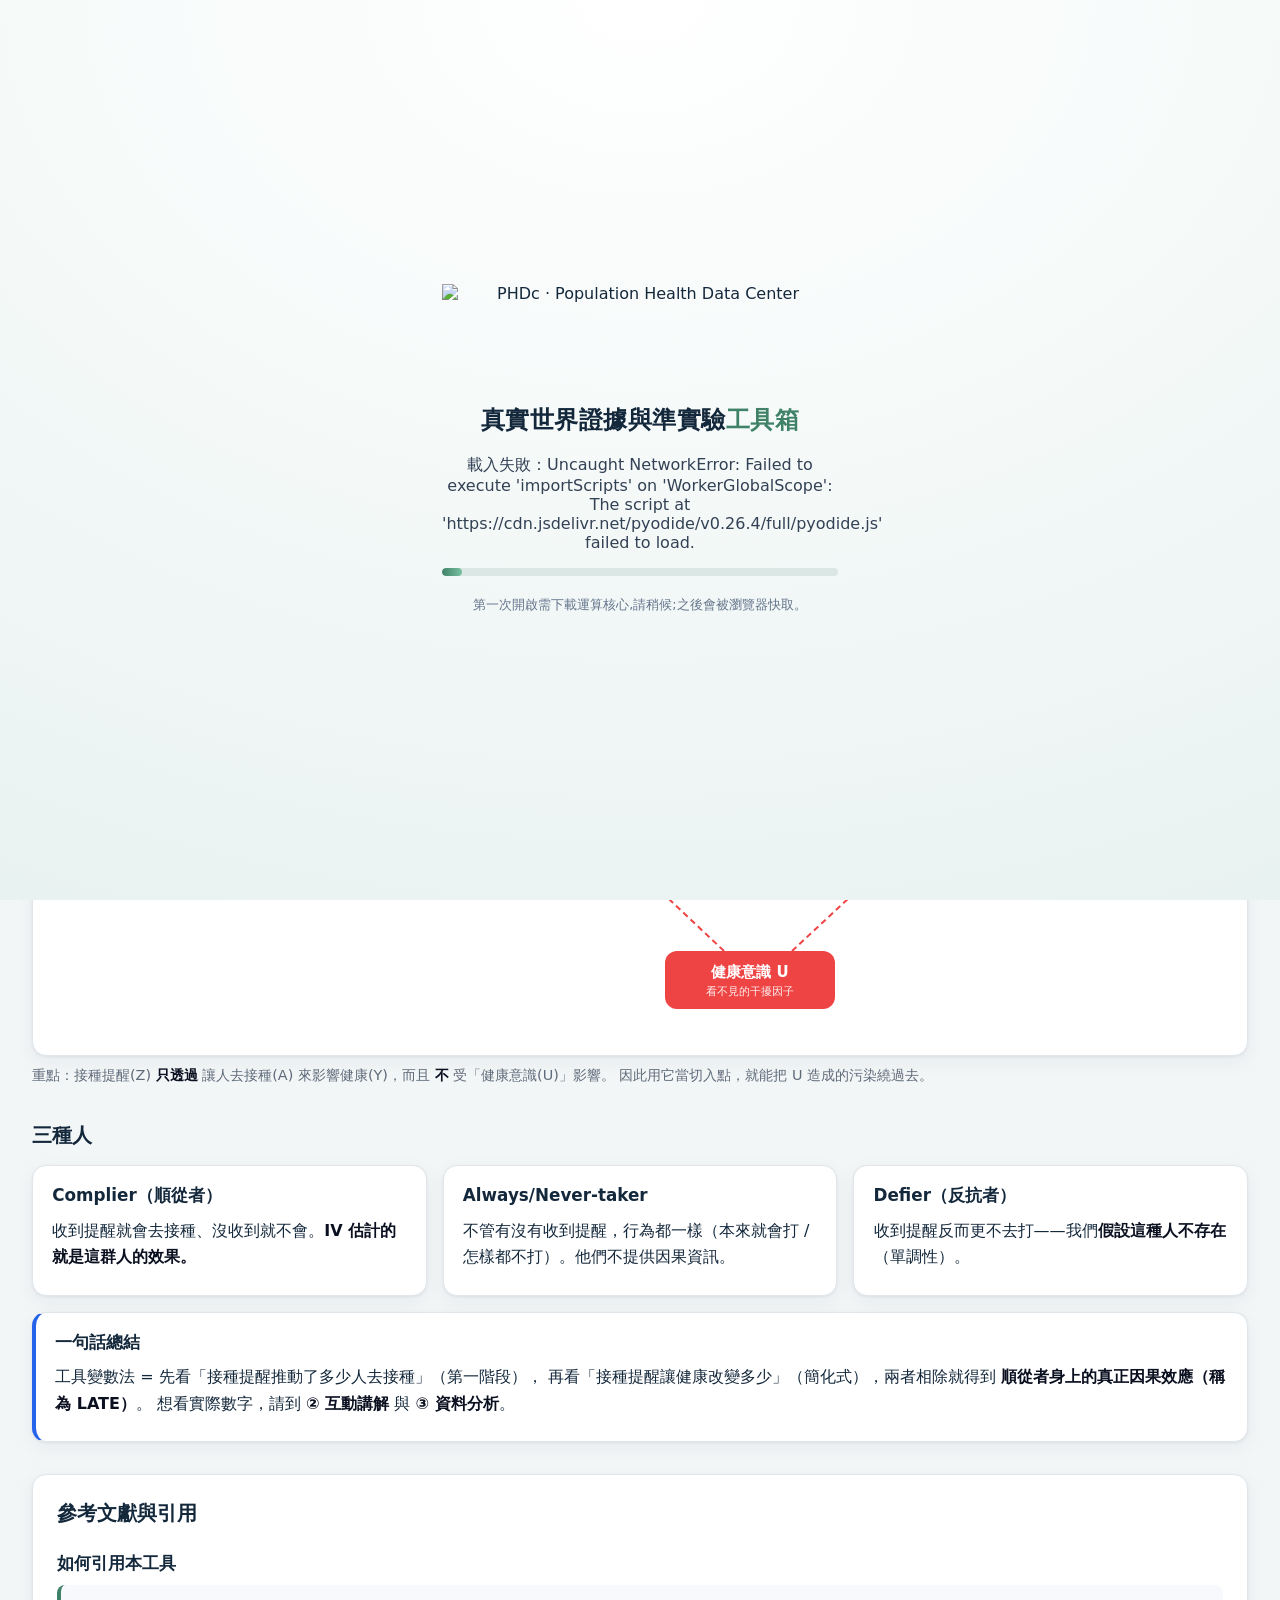
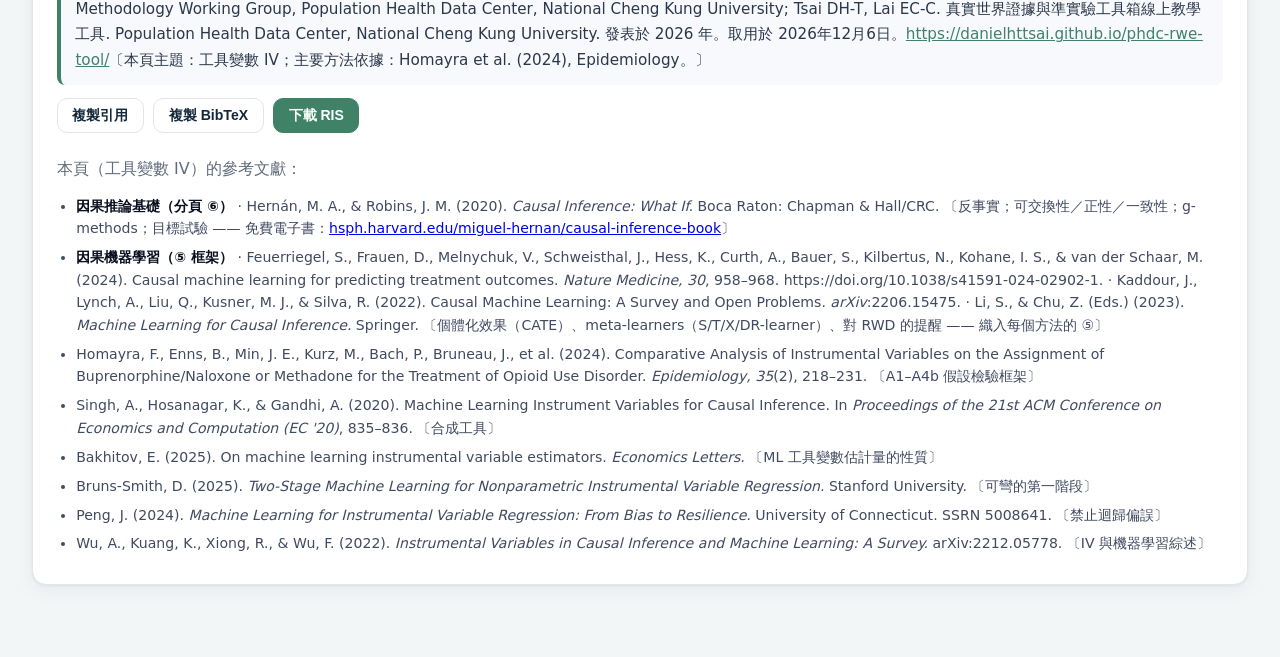
==== commit e7431821: "Fix SR/MA sub-tab jump bug; drop self-praising "honest/誠實" wording - Bug: on the standalone topic pa" ====
--- a/docs/index.html
+++ b/docs/index.html
@@ -4,10 +4,9 @@
 <meta charset="utf-8" />
 <meta name="viewport" content="width=device-width, initial-scale=1" />
 <title>真實世界證據與準實驗工具箱 RWE and Quasi-experimental Toolbox</title>
-<link rel="stylesheet" href="styles.css?v=112" />
+<link rel="stylesheet" href="styles.css?v=127" />
 <script src="https://cdn.plot.ly/plotly-2.35.2.min.js" charset="utf-8"></script>
-<script src="https://cdn.jsdelivr.net/pyodide/v0.26.4/full/pyodide.js"></script>
-<script src="pyodide-bridge.js?v=44"></script>
+<script src="pyodide-bridge.js?v=50"></script>
 <!-- 本檔由 build_docs.py 產生,請勿手改;來源為 frontend/index.html -->
 </head>
 <body>
@@ -16,26 +15,32 @@
   <nav class="tabs">
     <label class="method-pick"><span data-en="Method">方法</span>
       <select id="methodSelect">
-        <option value="iv" data-en="IV · Instrumental variables">IV · 工具變數</option>
+        <option value="acnu" data-en="ACNU · Active-comparator new-user">ACNU · 主動對照新使用者</option>
+        <option value="causalml" data-en="Causal ML · CATE &amp; meta-learners">Causal ML · 因果機器學習</option>
+        <option value="cc" data-en="CC · Case-control">CC · 病例對照</option>
+        <option value="cctc" data-en="CCTC · Case-crossover &amp; time-control">CCTC · 案例交叉與時間對照</option>
+        <option value="ccw" data-en="CCW · Clone-censor-weight">CCW · 複製-設限-加權</option>
+        <option value="did" data-en="DiD · Difference-in-differences">DiD · 差異中的差異</option>
+        <option value="extctrl" data-en="External control · borrow a control arm">External control · 外部對照</option>
+        <option value="gm" data-en="GM · G-methods (time-varying confounding)">GM · G-methods（時變混淆）</option>
+        <option value="its" data-en="ITS · Interrupted time series">ITS · 中斷時間序列</option>
+        <option value="iv" data-en="IV · Instrumental variables" selected>IV · 工具變數</option>
+        <option value="med" data-en="MED · Mediation analysis">MED · 中介分析</option>
+        <option value="miss" data-en="Missing data · multiple imputation">Missing data · 缺失資料與多重插補</option>
+        <option value="nc" data-en="NC · Negative control &amp; proximal">NC · 陰性對照與近端因果</option>
+        <option value="nma" data-en="NMA · network meta-analysis">NMA · 網絡統合分析</option>
+        <option value="perr" data-en="PERR · Prior event rate ratio">PERR · 事前事件率比</option>
+        <option value="pnu" data-en="PNU · Prevalent new-user">PNU · 盛行新使用者</option>
+        <option value="ps" data-en="PS · Propensity score">PS · 傾向分數</option>
+        <option value="pssa" data-en="PSSA · Prescription sequence symmetry">PSSA · 處方順序對稱</option>
         <option value="rdd" data-en="RDD · Regression discontinuity">RDD · 斷點回歸</option>
-        <option value="did" data-en="DiD · Difference-in-differences">DiD · 差異中的差異</option>
-        <option value="perr" data-en="PERR · Prior event rate ratio">PERR · 事前事件率比</option>
-        <option value="its" data-en="ITS · Interrupted time series">ITS · 中斷時間序列</option>
+        <option value="sccs" data-en="SCCS · Self-controlled case series">SCCS · 自身對照病例系列</option>
+        <option value="seq" data-en="Seq · Sequential target trials">Seq · 序列試驗</option>
+        <option value="srma" data-en="SR/MA · systematic review &amp; meta-analysis">SR/MA · 系統性回顧與統合分析</option>
         <option value="tit" data-en="TiT · Trend-in-trend">TiT · 趨勢中的趨勢</option>
-        <option value="ccw" data-en="CCW · Clone-censor-weight">CCW · 複製-設限-加權</option>
-        <option value="seq" data-en="Seq · Sequential target trials">Seq · 序列試驗</option>
-        <option value="cctc" data-en="CCTC · Case-crossover &amp; time-control">CCTC · 案例交叉與時間對照</option>
-        <option value="cc" data-en="CC · Case-control">CC · 病例對照</option>
-        <option value="sccs" data-en="SCCS · Self-controlled case series">SCCS · 自身對照病例系列</option>
-        <option value="acnu" data-en="ACNU · Active-comparator new-user">ACNU · 主動對照新使用者</option>
-        <option value="pnu" data-en="PNU · Prevalent new-user">PNU · 盛行新使用者</option>
-        <option value="nc" data-en="NC · Negative control &amp; proximal">NC · 陰性對照與近端因果</option>
-        <option value="med" data-en="MED · Mediation analysis">MED · 中介分析</option>
-        <option value="ps" data-en="PS · Propensity score">PS · 傾向分數</option>
         <option value="tmle" data-en="TMLE · Doubly-robust / targeted ML">TMLE · 雙重穩健／目標式</option>
-        <option value="gm" data-en="GM · G-methods (time-varying confounding)">GM · G-methods（時變混淆）</option>
         <option value="tnd" data-en="TND · Test-negative design">TND · 陰性檢驗設計</option>
-        <option value="pssa" data-en="PSSA · Prescription sequence symmetry">PSSA · 處方順序對稱</option>
+        <option value="transport" data-en="Transportability · extend to a target population">Transportability · 可轉移性</option>
         <option value="tscan" data-en="TreeScan · Tree-based scan statistic">TreeScan · 樹狀掃描統計</option>
         <option value="wce" data-en="WCE · Weighted cumulative exposure">WCE · 加權累積暴露</option>
       </select>
@@ -4320,6 +4325,19 @@
       <div class="card"><h3 data-en="④ Benchmark against a trial; follow reporting guidelines">④ 拿試驗當標準、照報告指引走</h3>
         <p data-en="A benchmarking study that estimated PS by several ML methods and compared the answer to a <b>randomized trial</b> found the same lesson: methods that balanced covariates best — not those that predicted treatment best — recovered the trial estimate (Wang, Rosman &amp; Lu 2025). A systematic review of ML-for-PS adds <b>reporting guidelines</b>: pre-specify the estimand, the covariates, the balance metric and trimming, and report them — flexible ML makes p-hacking the model easy if you don't (Leite et al., Psychological Methods 2025). On large healthcare-claims data, super-learner / high-dimensional PS is the practical instantiation (Ju, under van der Laan; Fan, Beemer, Yan &amp; Levine).">一項把 PS 用多種 ML 估出、再和<b>隨機試驗</b>對答案的基準研究得到同一課：把共變項<b>平衡</b>得最好的方法（而非把治療<b>預測</b>得最準的）才還原試驗結果（Wang、Rosman &amp; Lu 2025）。一篇 ML-PS 系統性回顧再補上<b>報告指引</b>：事先指定估計目標、共變項、平衡指標與截斷並如實報告——否則彈性 ML 很容易讓你「挑模型」（Leite 等, Psychological Methods 2025）。在大型健保理賠資料上，super learner／高維 PS 是其務實落地（Ju，師承 van der Laan；Fan、Beemer、Yan &amp; Levine）。</p></div>
     </div>
+
+    <h2 data-en="Spotlight: the high-dimensional propensity score (hdPS) algorithm">聚焦：高維傾向分數（hdPS）演算法</h2>
+    <div class="card info"><h3 data-en="What hdPS does — let the claims data pick the proxies (Schneeweiss et al. 2009)">hdPS 在做什麼——讓理賠資料自己挑代理變數（Schneeweiss 等 2009）</h3>
+      <p data-en="Administrative claims hide unmeasured confounders like <b>frailty</b> and <b>disease severity</b> — but they leave <b>fingerprints</b> in hundreds of diagnosis, procedure and drug codes. Rather than guess which to adjust for, <b>hdPS</b> is a <b>data-adaptive</b> algorithm that builds a large pool of <b>empirical proxy covariates</b> from those codes and selects the ones most likely to reduce confounding, then puts them in the propensity score.">行政理賠藏著像<b>衰弱</b>、<b>疾病嚴重度</b>這類未測混淆——但它們在數百個診斷、處置與藥物代碼裡留下<b>指紋</b>。與其猜要校正哪些，<b>hdPS</b> 是一個<b>資料自適應</b>的演算法：從那些代碼建出一大池<b>經驗代理共變項</b>，挑出最可能降低混淆的那些，再放進傾向分數。</p>
+      <ol>
+        <li data-en="<b>Pick data dimensions</b> — e.g. inpatient diagnoses, outpatient diagnoses, procedures, dispensed drugs (each a &quot;dimension&quot; of codes)."><b>選資料維度</b>——例如住院診斷、門診診斷、處置、給藥（每一類代碼是一個「維度」）。</li>
+        <li data-en="<b>Generate candidate covariates</b> — within each dimension keep the most frequent codes, and turn each into proxies by <b>recurrence</b> (occurred ≥once / ≥sporadic / ≥frequent in the baseline window)."><b>產生候選共變項</b>——每個維度保留最常見的代碼，再依<b>出現頻次</b>把每個代碼變成代理（基線窗內 ≥1 次／≥偶發／≥頻繁）。</li>
+        <li data-en="<b>Prioritise by potential bias</b> — rank each candidate by how strongly it relates to both exposure and outcome, using the multiplicative (Bross) bias formula — the proxies that could move the estimate most."><b>依潛在偏誤排序</b>——用乘法（Bross）偏誤公式，依每個候選同時與暴露和結果的關聯強弱排名——也就是最可能左右估計的代理。</li>
+        <li data-en="<b>Select the top-k</b> (commonly ~200–500) and add them to the investigator-specified covariates, then fit the PS and weight / match as usual."><b>選前 k 名</b>（常見約 200–500 個）加進研究者指定的共變項，再照常配 PS、加權／配對。</li>
+      </ol>
+      <p data-en="It is a <b>proxy</b> strategy, not magic: hdPS reduces confounding by <b>measured proxies of</b> unmeasured factors, but cannot remove confounding that leaves no trace in the codes. Pre-specify the algorithm settings (dimensions, code counts, k) so it stays reproducible — and pair it with ML / super-learner where the proxy–outcome relationship is non-linear.">它是<b>代理</b>策略、不是魔法：hdPS 靠未測因子的<b>已測代理</b>降低混淆，但無法消除「在代碼裡沒留下任何痕跡」的混淆。事先把演算法設定（維度、代碼數、k）寫清楚以維持可重現——並在代理-結果關係非線性時搭配 ML／super learner。</p></div>
+    <div class="card"><h3 data-en="Run it: hands-on tutorials &amp; software">動手做：實作教學與軟體</h3>
+      <p data-en="<b>R</b> — Ehsan Karim's step-by-step hdPS workshop walks the whole algorithm (with ML / TMLE extensions): <a href=&quot;https://ehsanx.github.io/hdPSw/hdps.html&quot; target=&quot;_blank&quot; rel=&quot;noopener&quot;>ehsanx.github.io/hdPSw</a>; see also the <code>autoCovariateSelection</code> / <code>htmlTable</code> workflow and the classic <code>pharmacoepi</code> (Java) toolbox. <b>Stata</b> — the <code>hdps</code> command suite (Tazare, Smeeth, Evans, Douglas &amp; Williamson, <i>Stata Journal</i> 2023) assesses code prevalence, generates the hdPS covariates, does the variable selection and plots the selected proxies."><b>R</b>——Ehsan Karim 的逐步 hdPS 工作坊把整個演算法走過一遍（含 ML／TMLE 延伸）：<a href="https://ehsanx.github.io/hdPSw/hdps.html" target="_blank" rel="noopener">ehsanx.github.io/hdPSw</a>；另可參考 <code>autoCovariateSelection</code> 流程與經典的 <code>pharmacoepi</code>（Java）工具箱。<b>Stata</b>——<code>hdps</code> 命令套件（Tazare、Smeeth、Evans、Douglas &amp; Williamson, <i>Stata Journal</i> 2023）會評估代碼盛行率、產生 hdPS 共變項、做變數選擇並把選出的代理畫出來。</p></div>
   </section>
 
   <!-- ===================== TMLE ① 是什麼 ===================== -->
@@ -5104,17 +5122,190 @@
       <div class="tdef"><p data-en="<b>Beyond the ATE.</b> Causal ML aims at <b>individualised / conditional effects (CATE)</b> with <b>meta-learners</b> that plug flexible ML into nuisance models. WCE already <i>is</i> a flexible-function estimator — it learns the weight curve's shape from data via splines. The honest frontier here is not a CATE black box but combining WCE with methods for <b>time-varying confounding</b> (marginal structural Cox / g-methods). <i>Sources: Sela &amp; Abrahamowicz 2009; Hernán &amp; Robins; Feuerriegel et al., Nature Medicine 2024.</i>">
         <b>超越單一平均效果。</b>因果機器學習瞄準<b>個體化／條件效果（CATE）</b>，用 <b>meta-learners</b> 把彈性 ML 放進輔助模型。WCE 本身<i>就是</i>彈性函數估計——它用樣條從資料學出權重曲線的形狀。這裡誠實的前沿不是 CATE 黑盒，而是把 WCE 和處理<b>時變混淆</b>的方法（邊際結構 Cox／g-methods）結合。<i>出處：Sela &amp; Abrahamowicz 2009；Hernán &amp; Robins；Feuerriegel 等, Nature Medicine 2024。</i></p></div>
     </details>
-    <p class="lead" data-en="WCE's whole point is already 'let the data choose the shape' — the spline weight curve is the flexible, learned part. So there is no separate 'now add ML' demo to bolt on. Here is the honest landscape and the real frontier this method points to.">
-      WCE 的整個重點已經是「讓資料決定形狀」——樣條權重曲線就是那個彈性、學出來的部分。所以沒有另一個「再加 ML」的示範可掛。這裡誠實交代全貌，以及這個方法指向的真正前沿。
+    <p class="lead" data-en="WCE's whole point is already 'let the data choose the shape' — the spline weight curve is the flexible, learned part. So there is no separate 'now add ML' demo to bolt on. Here is the full landscape and the real frontier this method points to.">
+      WCE 的整個重點已經是「讓資料決定形狀」——樣條權重曲線就是那個彈性、學出來的部分。所以沒有另一個「再加 ML」的示範可掛。這裡完整交代全貌，以及這個方法指向的真正前沿。
     </p>
     <div class="cards">
       <div class="card"><h3 data-en="① The flexibility is built in">① 彈性已經內建</h3>
         <p data-en="The weight curve is estimated with splines and can be regularised/penalised — that is the method's flexible-learning core. You can swap the basis (B-splines, penalised splines) or let cross-validation pick smoothness, but that is tuning WCE, not adding a separate ML layer.">權重曲線用樣條估計、可加正則化／懲罰——這就是方法的彈性學習核心。你可以換基底（B-樣條、懲罰樣條）或用交叉驗證選平滑度，但那是在調 WCE，不是加另一層 ML。</p></div>
       <div class="card"><h3 data-en="② The real frontier: time-varying confounding">② 真正的前沿：時變混淆</h3>
         <p data-en="WCE's biggest threat is that dose changes are driven by the evolving disease that also drives the outcome (C4). The genuine advance is to combine the weighted-exposure idea with <b>marginal structural Cox models / g-methods</b>, where ML can estimate the time-varying weights/propensities — the same self-controlled and g-method ideas elsewhere in this toolbox.">WCE 最大的威脅是「用藥的增減被會惡化的病情驅動，而病情又驅動結果」（C4）。真正的進展是把加權暴露的想法與<b>邊際結構 Cox 模型／g-methods</b> 結合，讓 ML 去估時變的權重／傾向——就是本工具箱其他地方的自我對照與 g-method 想法。</p></div>
-      <div class="card"><h3 data-en="③ Honest note">③ 誠實附註</h3>
+      <div class="card"><h3 data-en="③ Note on the implementation">③ 實作附註</h3>
         <p data-en="The published WCE uses a Cox partial likelihood with B-splines (Sela &amp; Abrahamowicz 2009; the R <code>WCE</code> package). This tool uses a Cox-equivalent pooled-logistic hazard with a smooth basis as a browser-feasible teaching reconstruction; the identifying ideas and the weight-curve recovery are the same.">已發表的 WCE 用 Cox 部分概似＋B-樣條（Sela &amp; Abrahamowicz 2009；R 的 <code>WCE</code> 套件）。本工具用「與 Cox 等價的合併邏輯斯風險＋平滑基底」作為瀏覽器可行的教學重建；識別想法與權重曲線的還原是一樣的。</p></div>
     </div>
+  </section>
+
+  <!-- ===================== Transportability ① 是什麼 ===================== -->
+  <section id="transportlearn" class="panel">
+    <h1 data-en="Transportability: carry an effect from where you measured it to where you need it">可轉移性：把效果從「量到的地方」搬到「要用的地方」</h1>
+    <p class="lead" data-en="You estimated a treatment effect in a <b>study</b> (say a trial), but you need it for a <b>target</b> population that looks different. If the effect is <b>modified</b> by a characteristic X (it helps some people more than others) and X is distributed differently in the target, the study effect is the <b>wrong number</b> for the target. Transportability re-weights or re-standardises the study to the target's mix of effect modifiers.">你在一個<b>研究</b>（例如試驗）裡估到了治療效果，但你要用在一個長得不一樣的<b>目標</b>族群。如果效果會被某個特徵 X <b>修飾</b>（對某些人比較有效）、而 X 在目標族群的分布不同，那研究的效果對目標來說就是<b>錯的數字</b>。可轉移性把研究「重新加權／標準化」成目標的效果修飾子組成。</p>
+    <div class="card scene"><h3 data-en="Same treatment, two populations — the effect travels only if you adjust for who differs">同一個治療、兩個族群——效果要搬得動，得先校正「誰不一樣」</h3>
+      <div id="transportScene" class="chart"></div>
+      <p class="caption" data-en="The study (blue) is shifted on the effect modifier X; the target (orange) sits elsewhere. Because the effect grows with X, the study's average effect ≠ the target's. Synthetic teaching data.">研究（藍）在效果修飾子 X 上偏一邊；目標（橘）在另一邊。因為效果會隨 X 變大，研究的平均效果 ≠ 目標的。合成教學資料。</p></div>
+    <div class="card info"><h3 data-en="Transportability vs generalizability">可轉移性 vs 可推廣性</h3>
+      <p data-en="<b>Generalizability</b> = the target is a <b>subset</b> of the study population (you scale within). <b>Transportability</b> = the target is (partly) <b>outside</b> the study — a different population, country or time. Both rely on the same engine: model how the <b>effect modifiers</b> differ, then standardise or weight. (Adamson et al. 2026, ISPE framework; Inoue &amp; Hsu 2024; Bareinboim &amp; Pearl.)">"<b>可推廣性（generalizability）</b>＝目標是研究族群的<b>子集</b>（往內縮放）。<b>可轉移性（transportability）</b>＝目標（部分）<b>在研究之外</b>——不同族群、國家或年代。兩者引擎相同：把<b>效果修飾子</b>的差異建模，再標準化或加權。（Adamson 等 2026 ISPE 框架；Inoue &amp; Hsu 2024；Bareinboim &amp; Pearl。）</p></div>
+    <details class="term"><summary data-en="Show terminology">看專有名詞解釋</summary>
+      <div class="tdef"><h4>效果修飾子 <span class="en">effect modifier</span></h4><p data-en="A variable that changes the SIZE of the treatment effect — the drug helps younger patients more than older ones, say. It is different from a confounder (which biases the effect) and from a variable that only shifts the outcome level. Transportability is only needed when an effect modifier is distributed differently in the target than in the study.">一個會改變「治療效果<b>大小</b>」的變數——例如藥對年輕病人比對年長病人更有效。它和混淆因子（會讓效果偏掉）不同，也和「只改變結果水準」的變數不同。只有當效果修飾子在目標與研究的分布不同時，才需要可轉移性。</p></div>
+      <div class="tdef"><h4>選樣反機率加權 <span class="en">inverse odds of selection weighting (IOSW)</span></h4><p data-en="Weight each study subject by the odds of belonging to the target rather than the study, given their covariates. This makes the re-weighted study sample look like the target's covariate mix, so its average effect becomes the target's. The twin approach is standardisation: fit the effect surface and average it over the target's covariates.">用每個研究受試者「在共變項之下，屬於目標 vs 屬於研究」的勝算當權重。這讓重新加權後的研究樣本長得像目標的共變項組成，平均效果就變成目標的。孿生做法是標準化：配出效果曲面，再對目標的共變項取平均。</p></div>
+    </details>
+  </section>
+
+  <!-- ===================== Transportability ② 互動講解 ===================== -->
+  <section id="transportplay" class="panel">
+    <div class="banner" data-en="⚠ The built-in data is <b>purely fictional, synthetic demo data</b>, not real data, for teaching only.">⚠ 本工具的內建資料為<b>純屬虛構的合成示範資料</b>，非真實資料，僅供教學展示。</div>
+    <h1 data-en="Interactive: slide the target's effect-modifier mean, watch the study effect go wrong and transport fix it">互動：拉動目標的效果修飾子平均，看研究效果歪掉、轉移把它救回</h1>
+    <p class="lead" data-en="The study population sits at a fixed mean on the effect modifier X. Drag the <b>target</b>'s mean. The study effect (naive) stays put — it does not know about the target — while <b>standardisation</b> and <b>inverse-odds weighting</b> track the target's true effect. The further apart the two populations, the bigger the naive error (and the more weighting strains).">研究族群在效果修飾子 X 上固定在某個平均。拖動<b>目標</b>的平均。研究效果（天真）不動——它根本不知道目標——而<b>標準化</b>與<b>選樣反機率加權</b>會跟著目標的真實效果跑。兩族群差越多，天真的誤差越大（加權也越吃力）。</p>
+    <div class="controls"><label><span data-en="Target's mean on the effect modifier X:">目標在效果修飾子 X 的平均：</span><b id="transportMtVal">0.5</b>
+      <input type="range" id="transportMtSlider" min="-0.6" max="1.4" value="0.5" step="0.1" /></label></div>
+    <div class="play-grid">
+      <div class="stat"><div class="stat-label" data-en="Target truth">目標真值</div><div class="stat-num" id="transportTruth">–</div><div class="stat-foot" data-en="the answer we want">我們要的答案</div></div>
+      <div class="stat"><div class="stat-label" data-en="Study effect (naive)">研究效果（天真）</div><div class="stat-num" id="transportNaive">–</div><div class="stat-foot" data-en="ignores the target">忽略目標</div></div>
+      <div class="stat"><div class="stat-label" data-en="Standardisation">標準化</div><div class="stat-num" id="transportStd">–</div><div class="stat-foot" data-en="recovers the target">救回目標</div></div>
+      <div class="stat"><div class="stat-label" data-en="IOSW">選樣反機率加權</div><div class="stat-num" id="transportIosw">–</div><div class="stat-foot" data-en="recovers the target">救回目標</div></div>
+    </div>
+    <div id="transportPlayChart" class="chart"></div>
+    <p class="caption" id="transportPlayReading"></p>
+  </section>
+
+  <!-- ===================== Transportability ③ 資料分析 ===================== -->
+  <section id="transportanalyze" class="panel">
+    <h1 data-en="Data analysis: transport the study effect to the target">資料分析：把研究效果搬到目標</h1>
+    <p class="lead" data-en="Load the built-in example (a randomised study + a target with only covariates), and the tool estimates the target effect three ways: the study's own effect (naive), standardisation (g-formula), and inverse-odds-of-selection weighting.">載入內建範例（一個隨機研究＋一個只有共變項的目標），工具用三種方式估目標效果：研究自己的效果（天真）、標準化（g-formula）、選樣反機率加權。</p>
+    <div class="datasource">
+      <button id="useTransportExample" class="btn primary" data-en="Load built-in example">載入內建範例</button>
+      <span id="transportDataStatus" class="muted" data-en="No data loaded yet">尚未載入資料</span>
+    </div>
+    <div id="transportAnalyzeOut" class="hidden">
+      <h2 data-en="The target effect, three ways">目標效果，三種算法</h2>
+      <div id="transportAnalyzeChart" class="chart"></div>
+      <div class="result-cards" id="transportAnalyzeCards"></div>
+    </div>
+    <hr class="merge-sep" />
+    <h2 class="merge-sas" data-en="R / SAS code: the key steps for transportability">R／SAS 程式：可轉移性的關鍵步驟</h2>
+    <div class="sas-note" data-en="Illustrative <b>key steps</b>, not a full runnable program — swap in your own dataset / variable names.">教學用的<b>關鍵步驟</b>示意，非可直接執行的完整程式；資料集／變數名稱請換成你自己的。</div>
+    <div class="card"><h3 data-en="Step 0 — stack study + target with a selection indicator S">步驟 0 — 把研究＋目標疊起來，加一個選樣指標 S</h3>
+      <pre class="sas"><code>data both; set study(in=a) target(in=b);
+   S = a;            <span class="cm">/* 1 = study (has A, Y), 0 = target (covariates only) */</span>
+run;</code></pre>
+      <p data-en="The target rows carry only the effect modifiers; the study rows carry treatment and outcome too.">目標的列只帶效果修飾子；研究的列另外帶治療與結果。</p></div>
+    <div class="card"><h3 data-en="Step 1 — IOSW: model selection, weight the study by the odds of being target">步驟 1 — IOSW：建選樣模型，用「屬於目標的勝算」加權研究</h3>
+      <pre class="sas"><code><span class="cm"># R: weights = (1-p)/p where p = P(S=1 | X)</span>
+sel &lt;- glm(S ~ X, family = binomial, data = both)
+p   &lt;- predict(sel, type = "response")[both$S == 1]
+w   &lt;- (1 - p) / p
+fit &lt;- lm(Y ~ A, data = study, weights = w)   <span class="cm"># coefficient on A = target effect</span></code></pre>
+      <p data-en="The weights bend the study sample's covariate distribution onto the target's, so the weighted treatment contrast estimates the target effect.">權重把研究樣本的共變項分布扳成目標的，於是加權後的治療對比估的就是目標效果。</p></div>
+    <div class="card"><h3 data-en="Step 2 — standardisation (g-formula): fit the effect surface, average over the target">步驟 2 — 標準化（g-formula）：配效果曲面，對目標取平均</h3>
+      <pre class="sas"><code><span class="cm"># R: outcome model with A×X, then average the A=1−A=0 gap over target X</span>
+out &lt;- lm(Y ~ A * X, data = study)
+d1  &lt;- predict(out, transform(target, A = 1))
+d0  &lt;- predict(out, transform(target, A = 0))
+mean(d1 - d0)                                  <span class="cm"># transported target effect</span></code></pre>
+      <p data-en="Doubly-robust transport combines both (e.g. R packages: <code>causaleffect</code>, <code>genRCT</code>, <code>transportr</code>); only one of the two models needs to be right.">雙重穩健轉移把兩者合起來（如 R 套件 <code>genRCT</code>、<code>transportr</code>）；兩個模型只要一個對就不偏。</p></div>
+  </section>
+
+  <!-- ===================== Transportability ④ 假設檢驗 ===================== -->
+  <section id="transportassume" class="panel">
+    <h1 data-en="Can we trust this transport? Five checks">這個轉移可不可信？五道體檢</h1>
+    <p class="lead" data-en="Transportability rests on assumptions that are mostly <b>not testable from data</b> (blue). The key one: no unmeasured effect modifier that is distributed differently across the populations. What you CAN check: positivity (the target lies inside the study's covariate support) and how far apart the populations are. Green = fine, amber = watch out, red = problem, blue = needs domain judgement.">可轉移性建立在大多<b>無法用資料檢驗</b>的假設上（藍卡）。最關鍵的：沒有未測量、且在兩族群分布不同的效果修飾子。可以檢的是：正性（目標落在研究的共變項支持內）、以及兩族群差多遠。綠燈沒問題、黃燈要留意、紅燈有狀況、藍燈需領域判斷。</p>
+    <div id="transportOverall" class="overall hidden"></div>
+    <div id="transportAssumeCards" class="assume-cards"></div>
+    <p id="transportAssumeHint" class="muted" data-en="Loading…">載入中…</p>
+  </section>
+
+  <!-- ===================== Transportability ⑤ 用 AI 強化 ===================== -->
+  <section id="transportml" class="panel">
+    <h1 data-en="Boost with AI: flexible models &amp; transporting prediction models">用 AI 強化：彈性模型，以及「搬動預測模型」</h1>
+    <p class="lead" data-en="Causal ML sharpens both transport steps; and there is a whole parallel literature on transporting <b>prediction</b> models (not just effects) across sites.">因果機器學習能把兩個轉移步驟都磨利；另外還有一整條平行文獻在討論把<b>預測</b>模型（不只效果）跨機構搬動。</p>
+    <div class="card info"><h3 data-en="① Flexible nuisance models, doubly-robust transport">① 彈性輔助模型、雙重穩健轉移</h3><p data-en="Replace the logistic selection model and the linear outcome model with gradient boosting / Super Learner, inside a doubly-robust transport estimator — so the transported effect stays valid if <b>either</b> the selection or the outcome model is right, and you capture non-linear effect modification.">把選樣的 logistic 模型與結果的線性模型換成梯度提升／Super Learner，放進雙重穩健的轉移估計式——這樣只要選樣或結果模型<b>其一</b>對，轉移就有效，也能抓到非線性的效果修飾。</p></div>
+    <div class="card info"><h3 data-en="② Transporting prediction models across sites">② 跨機構搬動預測模型</h3><p data-en="A risk model trained at hospital A often degrades at hospital B (different case-mix, coding, equipment). Work on <b>model transportability</b> studies when and how a model holds up, and uses explainable-AI to diagnose the shift — e.g. acute-kidney-injury prediction across sites (Song et al. 2020, Nat Commun) and adolescent-suicide prediction (Zang et al. 2024). This is about transporting a <b>predictor</b>, a cousin of transporting an <b>effect</b>.">在 A 醫院訓練的風險模型，到 B 醫院常常變差（病人組成、編碼、儀器不同）。<b>模型可轉移性</b>研究模型何時／如何撐得住，並用可解釋 AI 診斷偏移——例如跨機構的急性腎損傷預測（Song 等 2020, Nat Commun）與青少年自殺預測（Zang 等 2024）。這是搬動<b>預測模型</b>，與搬動<b>效果</b>是表親。</p></div>
+  </section>
+
+  <!-- ===================== External control ① 是什麼 ===================== -->
+  <section id="extctrllearn" class="panel">
+    <h1 data-en="External control: a single-arm study borrows a comparator arm">外部對照：單臂研究借一個對照組</h1>
+    <p class="lead" data-en="Sometimes you can only run a <b>single-arm</b> study — every patient gets the new treatment, with no concurrent control (common in rare diseases and oncology, where withholding treatment is hard). To estimate an effect you borrow an <b>external control</b>: untreated patients from a historical trial, a registry, or real-world data. The danger is that those external controls differ from your trial patients (sicker, an earlier era, coded differently), so a naive comparison is confounded. You adjust for the measured differences — by standardisation or propensity weighting — to make them comparable.">有時你只能做<b>單臂</b>研究——每個病人都接受新治療、沒有同期對照（在罕病與腫瘤很常見，因為很難不給治療）。要估效果，你借一個<b>外部對照</b>：來自歷史試驗、登錄或真實世界資料的未治療病人。風險是這些外部對照和你的試驗病人不一樣（更重、更早的年代、編碼不同），所以直接比較會被混淆。你用標準化或傾向加權校正已測的差異，讓兩組可比。</p>
+    <div class="card scene"><h3 data-en="One treated arm + a borrowed control arm — the comparison only holds after you balance who differs">一個治療臂＋借來的對照臂——把「誰不一樣」平衡掉之後，比較才站得住</h3>
+      <div id="extctrlScene" class="chart"></div>
+      <p class="caption" data-en="The single-arm trial (teal) sits at one covariate mean; the external controls (amber) sit lower (e.g. sicker). Because the covariate drives the outcome, the raw arm difference ≠ the treatment effect until you adjust. Synthetic teaching data.">單臂試驗（青）在某個共變項平均；外部對照（琥珀）較低（如更重）。因為共變項會影響結果，未校正前兩臂的差 ≠ 治療效果。合成教學資料。</p></div>
+    <div class="card info"><h3 data-en="Where external controls fit (and the regulatory frame)">外部對照的定位（與法規框架）</h3>
+      <p data-en="External / historical controls are recognised but cautioned against in <b>ICH E10</b>: only acceptable when the treatment effect is large and the disease course is predictable, because non-comparability and era effects are hard to rule out. Modern practice uses a <b>hybrid</b> (a small concurrent control + borrowed external) and Bayesian dynamic borrowing (power priors, commensurate priors) that <b>down-weight</b> the external data when it disagrees. Closely related to <b>transportability</b> — here you borrow a control <i>arm</i> rather than carry an effect to a new population.">外部／歷史對照在 <b>ICH E10</b> 被承認但也被警告：只有在治療效果很大、疾病自然史可預測時才可接受，因為很難排除不可比性與時代效應。現代做法用<b>混合對照</b>（少量同期對照＋借來的外部）與貝氏動態借用（power prior、commensurate prior），當外部資料不一致時<b>降權</b>。與<b>可轉移性</b>是近親——這裡借的是一個對照<i>臂</i>，而非把效果搬到新族群。</p></div>
+    <details class="term"><summary data-en="Show terminology">看專有名詞解釋</summary>
+      <div class="tdef"><h4>外部／歷史對照 <span class="en">external / historical control</span></h4><p data-en="An untreated comparison group that did NOT come from the same randomised study — drawn from earlier trials, registries, or routine-care databases. It rescues a single-arm design, but trades the protection of concurrent randomisation for assumptions about comparability and stable outcomes over time.">一個沒有來自同一個隨機研究的未治療對照組——取自更早的試驗、登錄或常規照護資料庫。它救了單臂設計，但用「同期隨機化的保護」換來「可比性與結果隨時間穩定」的假設。</p></div>
+      <div class="tdef"><h4>選樣反機率加權 <span class="en">inverse probability of selection weighting (IPSW)</span></h4><p data-en="Fit a model for &quot;trial vs external&quot; membership from covariates, then weight the external controls by the odds of looking like a trial patient. The re-weighted external arm now matches the trial's covariate mix, so the contrast estimates the treatment effect. The twin approach is standardisation: model the untreated outcome and predict it at the trial patients' covariates.">用共變項建「屬於試驗 vs 外部」的模型，再用「長得像試驗病人的勝算」加權外部對照。重新加權後的外部臂就和試驗的共變項組成相符，對比估的就是治療效果。孿生做法是標準化：把未治療的結果建模，再預測到試驗病人的共變項上。</p></div>
+    </details>
+  </section>
+
+  <!-- ===================== External control ② 互動講解 ===================== -->
+  <section id="extctrlplay" class="panel">
+    <div class="banner" data-en="⚠ The built-in data is <b>purely fictional, synthetic demo data</b>, not real data, for teaching only.">⚠ 本工具的內建資料為<b>純屬虛構的合成示範資料</b>，非真實資料，僅供教學展示。</div>
+    <h1 data-en="Interactive: slide how different the external controls are, watch the naive comparison break and adjustment fix it">互動：拉動外部對照「有多不一樣」，看天真比較崩掉、校正把它救回</h1>
+    <p class="lead" data-en="The single-arm trial sits at a fixed covariate mean. Drag the <b>external controls'</b> mean. When the two arms match, the naive comparison is fine; pull them apart and the naive effect drifts away from the truth, while <b>standardisation</b> and <b>IPSW</b> stay on the true effect — until the arms barely overlap, where every method strains.">單臂試驗固定在某個共變項平均。拖動<b>外部對照</b>的平均。兩臂相同時，天真比較沒問題；拉開後，天真效果就離真值越來越遠，而<b>標準化</b>與 <b>IPSW</b> 仍守在真實效果上——直到兩臂幾乎不重疊，這時每個方法都吃力。</p>
+    <div class="controls"><label><span data-en="External controls' mean on the covariate X:">外部對照在共變項 X 的平均：</span><b id="extctrlMtVal">-0.5</b>
+      <input type="range" id="extctrlMtSlider" min="-1.5" max="0.5" value="-0.5" step="0.1" /></label></div>
+    <div class="play-grid">
+      <div class="stat"><div class="stat-label" data-en="True effect">真實效果</div><div class="stat-num" id="extctrlTruth">–</div><div class="stat-foot" data-en="the answer we want">我們要的答案</div></div>
+      <div class="stat"><div class="stat-label" data-en="Naive (raw arm diff)">天真（兩臂直接差）</div><div class="stat-num" id="extctrlNaive">–</div><div class="stat-foot" data-en="confounded by imbalance">被不平衡混淆</div></div>
+      <div class="stat"><div class="stat-label" data-en="Standardisation">標準化</div><div class="stat-num" id="extctrlStd">–</div><div class="stat-foot" data-en="recovers the truth">救回真值</div></div>
+      <div class="stat"><div class="stat-label" data-en="IPSW">選樣反機率加權</div><div class="stat-num" id="extctrlIpsw">–</div><div class="stat-foot" data-en="recovers the truth">救回真值</div></div>
+    </div>
+    <div id="extctrlPlayChart" class="chart"></div>
+    <p class="caption" id="extctrlPlayReading"></p>
+  </section>
+
+  <!-- ===================== External control ③ 資料分析 ===================== -->
+  <section id="extctrlanalyze" class="panel">
+    <h1 data-en="Data analysis: estimate the effect against the external control arm">資料分析：對外部對照臂估效果</h1>
+    <p class="lead" data-en="Load the built-in example (a single-arm treated trial + an external untreated control pool), and the tool estimates the treatment effect three ways: the raw arm difference (naive), standardisation (g-formula), and inverse-probability-of-selection weighting.">載入內建範例（一個單臂的治療試驗＋一個外部的未治療對照池），工具用三種方式估治療效果：兩臂直接差（天真）、標準化（g-formula）、選樣反機率加權。</p>
+    <div class="datasource">
+      <button id="useExtctrlExample" class="btn primary" data-en="Load built-in example">載入內建範例</button>
+      <span id="extctrlDataStatus" class="muted" data-en="No data loaded yet">尚未載入資料</span>
+    </div>
+    <div id="extctrlAnalyzeOut" class="hidden">
+      <h2 data-en="The treatment effect, three ways">治療效果，三種算法</h2>
+      <div id="extctrlAnalyzeChart" class="chart"></div>
+      <div class="result-cards" id="extctrlAnalyzeCards"></div>
+    </div>
+    <hr class="merge-sep" />
+    <h2 class="merge-sas" data-en="R / SAS code: the key steps for an external-control analysis">R／SAS 程式：外部對照分析的關鍵步驟</h2>
+    <div class="sas-note" data-en="Illustrative <b>key steps</b>, not a full runnable program — swap in your own dataset / variable names.">教學用的<b>關鍵步驟</b>示意，非可直接執行的完整程式；資料集／變數名稱請換成你自己的。</div>
+    <div class="card"><h3 data-en="Step 0 — stack the trial + external pool with an arm indicator">步驟 0 — 把試驗＋外部池疊起來，加一個臂別指標</h3>
+      <pre class="sas"><code>data both; set trial(in=a) external(in=b);
+   inTrial = a;     <span class="cm">/* 1 = single-arm trial (treated), 0 = external control (untreated) */</span>
+run;</code></pre>
+      <p data-en="The trial rows are all treated; the external rows are all untreated. Both carry the same covariates X and the outcome Y.">試驗的列都是治療；外部的列都是未治療。兩者都帶相同共變項 X 與結果 Y。</p></div>
+    <div class="card"><h3 data-en="Step 1 — IPSW: weight the external controls to look like the trial">步驟 1 — IPSW：把外部對照加權成「像試驗病人」</h3>
+      <pre class="sas"><code><span class="cm"># R: weights = p/(1-p) where p = P(inTrial=1 | X), applied to the external controls</span>
+sel  &lt;- glm(inTrial ~ X, family = binomial, data = both)
+p    &lt;- predict(sel, newdata = external, type = "response")
+w    &lt;- p / (1 - p)
+y0_w &lt;- weighted.mean(external$Y, w)            <span class="cm"># counterfactual untreated mean</span>
+mean(trial$Y) - y0_w                            <span class="cm"># treatment effect</span></code></pre>
+      <p data-en="The weights bend the external arm's covariate distribution onto the trial's, so the contrast estimates the treatment effect for the trial population.">權重把外部臂的共變項分布扳成試驗的，於是這個對比估的就是試驗族群的治療效果。</p></div>
+    <div class="card"><h3 data-en="Step 2 — standardisation (g-formula): model the untreated outcome, predict at the trial's X">步驟 2 — 標準化（g-formula）：把未治療結果建模，預測到試驗的 X 上</h3>
+      <pre class="sas"><code><span class="cm"># R: fit Y(0) on the external controls, predict at the trial patients' covariates</span>
+out  &lt;- lm(Y ~ X, data = external)
+y0   &lt;- predict(out, newdata = trial)
+mean(trial$Y) - mean(y0)                        <span class="cm"># treatment effect</span>
+<span class="cm"># Hybrid / Bayesian dynamic borrowing: R packages psborrow2, RBesT (power / commensurate priors)</span></code></pre>
+      <p data-en="A doubly-robust version combines both; Bayesian dynamic borrowing (psborrow2, RBesT) down-weights the external arm when it conflicts with any concurrent controls.">雙重穩健版把兩者合起來；貝氏動態借用（psborrow2、RBesT）會在外部臂與同期對照衝突時降權。</p></div>
+  </section>
+
+  <!-- ===================== External control ④ 假設檢驗 ===================== -->
+  <section id="extctrlassume" class="panel">
+    <h1 data-en="Can we trust this external control? Five checks">這個外部對照可不可信？五道體檢</h1>
+    <p class="lead" data-en="External-control analysis rests on assumptions that are mostly <b>not testable from data</b> (blue): comparability given measured covariates, no era/source drift, and consistent outcome definitions. What you CAN check: positivity (the trial lies inside the external controls' covariate support) and how far apart the arms are. Green = fine, amber = watch out, red = problem, blue = needs domain judgement.">外部對照分析建立在大多<b>無法用資料檢驗</b>的假設上（藍卡）：扣掉已測共變項後可比、無時代／來源漂移、結果定義一致。可以檢的是：正性（試驗落在外部對照的共變項支持內）、以及兩臂差多遠。綠燈沒問題、黃燈要留意、紅燈有狀況、藍燈需領域判斷。</p>
+    <div id="extctrlOverall" class="overall hidden"></div>
+    <div id="extctrlAssumeCards" class="assume-cards"></div>
+    <p id="extctrlAssumeHint" class="muted" data-en="Loading…">載入中…</p>
+  </section>
+
+  <!-- ===================== External control ⑤ 用 AI 強化 ===================== -->
+  <section id="extctrlml" class="panel">
+    <h1 data-en="Boost with AI: flexible balancing &amp; dynamic borrowing">用 AI 強化：彈性平衡與動態借用</h1>
+    <p class="lead" data-en="The single biggest risk is residual imbalance and era drift. Machine learning and Bayesian borrowing both aim to use the external data <b>only as far as it is trustworthy</b>.">最大的風險是殘餘不平衡與時代漂移。機器學習與貝氏借用都想做到「外部資料<b>只用到可信的程度</b>」。</p>
+    <div class="card info"><h3 data-en="① Flexible, doubly-robust balancing">① 彈性、雙重穩健的平衡</h3><p data-en="Replace the logistic selection model and the linear outcome model with gradient boosting / Super Learner inside a doubly-robust estimator (TMLE / AIPW) — the effect stays valid if <b>either</b> model is right, and you capture non-linear differences between the arms. High-dimensional propensity scores can squeeze more comparability out of rich registries.">把選樣的 logistic 模型與結果的線性模型換成梯度提升／Super Learner，放進雙重穩健估計式（TMLE／AIPW）——只要<b>其一</b>對效果就有效，也能抓到兩臂間的非線性差異。高維傾向分數能從豐富的登錄資料榨出更多可比性。</p></div>
+    <div class="card info"><h3 data-en="② Bayesian dynamic borrowing">② 貝氏動態借用</h3><p data-en="Rather than trust the external arm fully, <b>power priors</b> and <b>commensurate priors</b> learn <i>how much</i> to borrow from how well the external data agrees with any concurrent controls — borrowing a lot when they match, little when they don't. This is the modern hybrid-control approach (Schmidli et al. 2014; psborrow2 / RBesT), and it directly addresses the era-effect worry that ICH E10 raises.">與其完全相信外部臂，<b>power prior</b> 與 <b>commensurate prior</b> 會從「外部資料與同期對照有多一致」<i>學出要借多少</i>——一致就多借、不一致就少借。這正是現代混合對照法（Schmidli 等 2014；psborrow2／RBesT），直接回應 ICH E10 對時代效應的擔憂。</p></div>
   </section>
 
   <!-- ===================== ⑥ What if（每法一個面板）===================== -->
@@ -5674,6 +5865,35 @@
     </div>
   </section>
 
+  <section id="transportwhatif" class="panel">
+    <h1 data-en="⑥ What if…? Transportability in the language of counterfactuals">⑥ 如果……？用反事實的語言看「可轉移性」</h1>
+    <p class="lead" data-en="The target's counterfactual contrast Yᵃ⁼¹ − Yᵃ⁼⁰ is what you want, but you only saw it in the study. A <b>selection</b> node S (study vs target) sits over the effect modifier X; as long as S is independent of the counterfactual <b>given X</b> (no unmeasured, differentially-distributed modifier), you can recover the target effect by standardising or weighting over X.">你要的是目標族群的反事實對比 Yᵃ⁼¹ − Yᵃ⁼⁰，但你只在研究裡看到它。一個<b>選樣</b>節點 S（研究 vs 目標）壓在效果修飾子 X 上；只要在<b>給定 X</b> 下 S 與反事實獨立（沒有未測、且分布不同的修飾子），就能用對 X 標準化／加權把目標效果救回來。</p>
+    <div class="card scene"><h3 data-en="The transportability DAG / SWIG — selection over the effect modifier">可轉移性的 DAG／SWIG —— 選樣壓在效果修飾子上</h3>
+      <div class="whatif-pair"><div class="whatif-col"><p class="caption" data-en="Causal structure (DAG)">因果結構圖（DAG）</p><div id="whatifScene_transport" class="chart"></div></div><div class="whatif-col"><p class="caption" data-en="Counterfactual intervention graph (SWIG): set treatment to a → counterfactual Yᵃ in the target">反事實介入圖（SWIG）：把治療設成 a → 目標的反事實 Yᵃ</p><div id="swigScene_transport" class="chart"></div></div></div>
+    </div>
+    <div class="cards">
+      <div class="card"><h3 data-en="① Counterfactual &amp; estimand">① 反事實與估計目標</h3><p data-en="The target population's average effect E_target[Yᵃ⁼¹ − Yᵃ⁼⁰] — not the study's.">目標族群的平均效果 E_target[Yᵃ⁼¹ − Yᵃ⁼⁰]——不是研究的。</p></div>
+      <div class="card"><h3 data-en="② Identification conditions">② 辨識條件</h3><p data-en="Exchangeability over selection given X (S ⫫ Yᵃ | X), positivity of selection (target ⊆ study support), consistency, and effect modifiers measured in both.">在 X 下對選樣可交換（S ⫫ Yᵃ | X）、選樣正性（目標 ⊆ 研究支持）、一致性、效果修飾子兩邊都量到。</p></div>
+      <div class="card"><h3 data-en="③ Where exchangeability comes from">③ 可交換性從哪借</h3><p data-en="From measuring every effect modifier whose distribution differs across populations — then standardising / weighting removes the difference.">來自「量到每一個在兩族群分布不同的效果修飾子」——標準化／加權再把差異消掉。</p></div>
+      <div class="card"><h3 data-en="④ In the literature">④ 對應文獻</h3><p data-en="Adamson et al. 2026 (ISPE framework); Inoue &amp; Hsu 2024; Westreich/Edwards/Lesko; Dahabreh et al.; Bareinboim &amp; Pearl. Free book: Hernán &amp; Robins, <i>What If</i>.">Adamson 等 2026（ISPE 框架）；Inoue &amp; Hsu 2024；Westreich／Edwards／Lesko；Dahabreh 等；Bareinboim &amp; Pearl。免費書：Hernán &amp; Robins, <i>What If</i>。</p></div>
+    </div>
+  </section>
+
+  <!-- ===================== External control ⑥ What if ===================== -->
+  <section id="extctrlwhatif" class="panel">
+    <h1 data-en="⑥ What if…? External control in the language of counterfactuals">⑥ 如果……？用反事實的語言看「外部對照」</h1>
+    <p class="lead" data-en="You want the trial population's contrast Yᵃ⁼¹ − Yᵃ⁼⁰, but you only observed Yᵃ⁼¹ (everyone was treated). The external controls supply Yᵃ⁼⁰ — valid only if, <b>given the measured covariates X</b>, which arm a person is in (S: trial vs external) is independent of their untreated outcome Yᵃ⁼⁰. That is exchangeability of the borrowed controls; standardising or weighting over X is what makes it hold.">你要的是試驗族群的對比 Yᵃ⁼¹ − Yᵃ⁼⁰，但你只觀察到 Yᵃ⁼¹（大家都被治療）。外部對照提供 Yᵃ⁼⁰——但只有在<b>給定已測共變項 X</b> 下、一個人落在哪個臂（S：試驗 vs 外部）與他未治療的結果 Yᵃ⁼⁰ 獨立時才有效。這就是借來對照的可交換性；對 X 標準化／加權就是讓它成立的手段。</p>
+    <div class="card scene"><h3 data-en="The external-control DAG / SWIG — selection (arm) over the covariate">外部對照的 DAG／SWIG —— 選樣（臂別）壓在共變項上</h3>
+      <div class="whatif-pair"><div class="whatif-col"><p class="caption" data-en="Causal structure (DAG)">因果結構圖（DAG）</p><div id="whatifScene_extctrl" class="chart"></div></div><div class="whatif-col"><p class="caption" data-en="Counterfactual intervention graph (SWIG): set treatment to a → the borrowed arm supplies Yᵃ">反事實介入圖（SWIG）：把治療設成 a → 借來的臂提供 Yᵃ</p><div id="swigScene_extctrl" class="chart"></div></div></div>
+    </div>
+    <div class="cards">
+      <div class="card"><h3 data-en="① Counterfactual &amp; estimand">① 反事實與估計目標</h3><p data-en="The treatment effect in the trial population E[Yᵃ⁼¹ − Yᵃ⁼⁰]; the trial gives Yᵃ⁼¹, the external arm gives Yᵃ⁼⁰.">試驗族群的治療效果 E[Yᵃ⁼¹ − Yᵃ⁼⁰]；試驗給 Yᵃ⁼¹，外部臂給 Yᵃ⁼⁰。</p></div>
+      <div class="card"><h3 data-en="② Identification conditions">② 辨識條件</h3><p data-en="Exchangeability of the external controls given X (S ⫫ Yᵃ⁼⁰ | X), positivity (trial ⊆ external support), consistent &amp; well-defined outcome, no era/source effect.">外部對照在 X 下可交換（S ⫫ Yᵃ⁼⁰ | X）、正性（試驗 ⊆ 外部支持）、結果定義一致且良好、無時代／來源效應。</p></div>
+      <div class="card"><h3 data-en="③ Where exchangeability comes from">③ 可交換性從哪借</h3><p data-en="From measuring every prognostic factor that differs between the arms — then standardising / weighting removes the imbalance. (Concurrent randomisation would supply it for free; here you must earn it.)">來自「量到每一個在兩臂間不同的預後因子」——標準化／加權再把不平衡消掉。（同期隨機化會免費給你；這裡得自己掙。）</p></div>
+      <div class="card"><h3 data-en="④ In the literature">④ 對應文獻</h3><p data-en="ICH E10; Pocock 1976; Schmidli et al. 2014 (dynamic borrowing); Burcu et al. 2020; Jahanshahi et al. 2021. Free book: Hernán &amp; Robins, <i>What If</i> (target-trial &amp; transportability).">ICH E10；Pocock 1976；Schmidli 等 2014（動態借用）；Burcu 等 2020；Jahanshahi 等 2021。免費書：Hernán &amp; Robins, <i>What If</i>（目標試驗與可轉移性）。</p></div>
+    </div>
+  </section>
+
   <!-- ===================== ⑦ SAS 程式（每法一個面板，關鍵步驟）===================== -->
   <!-- 教學用關鍵步驟示意；SAS PROC 語法為示範，非可直接執行的完整程式。 -->
 
@@ -5736,7 +5956,7 @@
     </div>
 
     <div class="card scene">
-      <h3 data-en="All 15 methods correct their naive bias back to the truth (grouped by family; mediation recovers the true direct effect)">十五種方法，各自把「天真偏誤」修回真值（按家族分組；中介分析還原真正的直接效果）</h3>
+      <h3 data-en="All 24 methods correct their naive bias back to the truth (grouped by family; mediation recovers the true direct effect, transportability/external-control the target-population effect)">二十四種方法，各自把「天真偏誤」修回真值（按家族分組；中介分析還原真正的直接效果，可轉移性／外部對照還原目標族群的效果）</h3>
       <p data-en="Each method's truth is on a <b>different scale</b> (an effect difference, an odds ratio, a rate ratio, a level change…), so here every estimate is divided by <b>its own truth</b>: 1.0 means perfectly recovered. <b>Amber</b> = the naive comparison (pulled off 1.0 by confounding / immortal time / depletion); <b>teal</b> = the method's corrected estimate (back near 1.0). The bars are grouped into design <b>families</b> (borrowed exogenous variation · borrowed timing · self-controlled · target-trial emulation · active-comparator new-user · sampling · proxies/negative controls · mechanism/mediation) — different ways of recovering the truth, all landing near 1.0.">
         每種方法的真值在<b>不同的尺度</b>上（效果差、勝算比、率比、水準變化……），所以這裡把每個估計都除以
         <b>它自己的真值</b>：1.0＝完全命中。<b>琥珀色</b>＝天真比較（被混淆／immortal time／易感者耗竭從 1.0 帶偏）；
@@ -5848,11 +6068,15 @@
             <td data-en="Bring back people already vaccinated a while ago (prevalent users) by matching on time-since-vaccination">把已接種一段時間的人（盛行使用者）依「距接種時間」對齊納回來</td>
             <td data-en="Time-conditional matching + a time-conditional propensity score">時間條件配對＋時間條件傾向分數</td>
             <td data-en="Time-conditional exchangeability; the treatment-start history is available">時間條件可交換、且拿得到暴露起始史</td></tr>
-          <tr><td colspan="4" class="famhdr" data-en="Family · sampling design (efficient sampling of a target-trial cohort)">家族 · 抽樣設計（對目標試驗世代有效率抽樣）</td></tr>
+          <tr><td colspan="4" class="famhdr" data-en="Family · sampling design / vaccine effectiveness (efficient outcome- or care-seeking-based sampling)">家族 · 抽樣設計／疫苗效力（依結果或求醫檢驗者做有效率抽樣）</td></tr>
           <tr><td>CC</td>
             <td data-en="Find people who had the event (cases) vs who didn't (controls), then look back at vaccination">找有事件的人（病例）vs 沒事件的人（對照），再回頭看接種史</td>
             <td data-en="Efficient sampling of a target-trial cohort by outcome, then adjust">依結果對「模擬目標試驗的世代」做有效率抽樣，再校正</td>
             <td data-en="Controls represent the source population; measured confounders adjusted">對照代表來源族群；已測混淆校正</td></tr>
+          <tr><td>TND</td>
+            <td data-en="Among people who seek care and get tested: target-pathogen positives are cases, negatives are controls; compare vaccination odds">求醫且接受檢驗的人之中：目標病原陽性為病例、陰性為對照，比兩者的接種勝算</td>
+            <td data-en="Conditioning on 'being tested' — test-negative controls make care-seeking non-differential w.r.t. vaccination">條件在「有來檢驗」這個選樣——陰性對照讓就醫傾向相對接種非差別</td>
+            <td data-en="A neutral control disease, an accurate test, and equal care-seeking given the same symptoms">對照疾病中性、檢驗準確、相同症狀下就醫無差別</td></tr>
           <tr><td colspan="4" class="famhdr" data-en="Family · proxies / negative controls (proximal causal inference)">家族 · 代理／陰性對照（近端因果）</td></tr>
           <tr><td>NC</td>
             <td data-en="Health-seeking (unmeasured) drives both vaccination and the outcome; you have a negative-control outcome (a pre-vaccination event) and a negative-control exposure">健康／就醫傾向（未測）同時影響接種與結果；你有陰性對照結果（接種前事件）與陰性對照暴露</td>
@@ -5863,6 +6087,42 @@
             <td data-en="An effect is already known (vaccine → infection); you also measured a mediator M (antibody titer) on the path A → M → Y">已知有效果（疫苗 → 感染）；你還量了一個中介 M（抗體效價），位在 A → M → Y 的路徑上</td>
             <td data-en="Nothing — mediation is not a confounding-control design; it decomposes a known effect">不借——中介分析不是控制混淆的設計，而是把已知效果做分解</td>
             <td data-en="No unmeasured M–Y confounding (+ A–Y, A–M) and no exposure-induced M–Y confounder — untestable, not fixed by randomising A">無未測的 M–Y（＋A–Y、A–M）混淆、且無暴露誘發的 M–Y 混淆——不可檢，隨機化 A 也換不到</td></tr>
+          <tr><td colspan="4" class="famhdr" data-en="Family · adjustment / propensity / doubly-robust (rich measured covariates)">家族 · 共變項校正／傾向分數／雙重穩健（已測共變項夠豐富）</td></tr>
+          <tr><td>PS</td>
+            <td data-en="Sicker people get vaccinated more (confounding by indication); model the probability of vaccination from measured covariates">病重者較易接種（適應症混淆）；用已測共變項建「接種機率」（傾向分數）</td>
+            <td data-en="No exogenous variation — rebalance on the measured covariates (matching / IPTW / overlap weights)">不借外生變異——在已測共變項上重建平衡（配對／IPTW／重疊加權）</td>
+            <td data-en="No unmeasured confounding + positivity (overlap) — the PS cannot fix what you didn't measure">無未測混淆＋正性（重疊）——傾向分數救不了沒量到的混淆</td></tr>
+          <tr><td>TMLE</td>
+            <td data-en="Same setting as PS, but you want more robustness — fit an outcome model AND a propensity score">同 PS 的情境，但你想更穩——同時配結果模型與傾向分數兩張網</td>
+            <td data-en="Same as PS (measured covariates); doubly-robust estimation (AIPW / TMLE) — unbiased if either model is right">同 PS（靠已測共變項）；估計上用雙重穩健（AIPW／TMLE），其一對就不偏</td>
+            <td data-en="No unmeasured confounding + positivity; and at least one nuisance model correct (a rich Super Learner library)">無未測混淆＋正性；且至少一個輔助模型正確（Super Learner 函式庫要夠）</td></tr>
+          <tr><td colspan="4" class="famhdr" data-en="Family · time-varying treatment / g-methods (treatment–confounder feedback over time)">家族 · 時變治療／g-methods（治療與混淆隨時間互相回饋）</td></tr>
+          <tr><td>G-methods</td>
+            <td data-en="Whether to keep vaccinating changes period to period; a time-varying health state is affected by past vaccination and also predicts future vaccination & the outcome">是否持續接種逐期變動；時變的健康狀態受過去接種影響、又預測未來接種與結果（接種-健康回饋）</td>
+            <td data-en="No exogenous variation — sequential adjustment: standardisation (g-formula) or IP-weighting (MSM); you cannot just condition on Lₜ">不借外生變異——序列校正：標準化（g-formula）或反機率加權（MSM）；不能直接「條件在 Lₜ」</td>
+            <td data-en="Sequential exchangeability (no unmeasured time-varying confounding) + positivity at each time + correct models">序列可交換（無未測時變混淆）＋每時點正性＋模型正確</td></tr>
+          <tr><td>WCE</td>
+            <td data-en="Repeated vaccination (multiple doses over time); how does the effect depend on the timing & accumulation of doses (the recent dose vs long-ago ones)">重複接種（多劑、隨時間給）；效果如何隨「接種的時間與累積」變化（最近一劑 vs 很久以前的劑）</td>
+            <td data-en="No exogenous variation — summarise the exposure history with a weight curve learned from the data, then estimate">不借外生變異——把暴露史用「從資料學出的權重曲線」加權成摘要再估效果</td>
+            <td data-en="A well-measured exposure history, a wide-enough window, a correct hazard form, and — the key one — no time-varying confounding by indication">暴露史量得準、時間窗夠長、風險模型形式正確，且最關鍵——無時變的適應症混淆</td></tr>
+          <tr><td colspan="4" class="famhdr" data-en="Family · signal detection (hypothesis-generating screening, not a single estimate)">家族 · 訊號偵測（產生假說的篩檢，不是單一估計）</td></tr>
+          <tr><td>PSSA</td>
+            <td data-en="After a vaccine, do people more often start a 'marker' drug (a post-vaccination prescribing cascade)? Look only at people who newly start both within a window">接種某疫苗後，是否更常開始用某種「標記藥」（接種後的處方瀑布）？只看在一個時窗內疫苗與該藥都新起始的人</td>
+            <td data-en="Self-controlled — time-invariant confounders cancel within-person; only the calendar trend needs removing (SRnull)">自我對照——時間不變混淆在個人內相消；只需用 SRnull 除掉日曆趨勢</td>
+            <td data-en="A plausible cascade direction, a correctly modelled trend, new users, and a sensible time window">瀑布方向合理、趨勢建模正確、新使用者、時間窗合適</td></tr>
+          <tr><td>TreeScan</td>
+            <td data-en="Screen one vaccine against a whole hierarchy of adverse events (an ICD tree) — which outcome nodes show an excess too extreme for the 'vaccine does nothing' world">用一劑疫苗對「一整棵分層的不良事件（ICD 樹）」做安全性篩檢——哪些結果節點的超額極端到不像「疫苗沒作用」的世界</td>
+            <td data-en="No single effect — a label-permutation null is the control; scan the whole tree for the most extreme node (multiplicity-controlled)">不估單一效果——用「打亂暴露標籤的排列虛無」當對照，掃描整棵樹找最極端節點（已控多重比較）</td>
+            <td data-en="A meaningful tree, a constant baseline across nodes, and no unmodelled confounding (else the permutation null is wrong)">樹有意義、各節點基準為常數、無未建模混淆（否則排列虛無不對）</td></tr>
+          <tr><td colspan="4" class="famhdr" data-en="Family · transportability / external control (borrow external info, then adjust for who differs)">家族 · 可轉移性／外部對照（借外部資訊，再校正「誰不一樣」）</td></tr>
+          <tr><td>Transportability</td>
+            <td data-en="A vaccine's efficacy was measured in a (randomised) study in one population, but your target population has a different mix of effect modifiers (e.g. older, more comorbid)">疫苗效力是在某個族群的（隨機）研究裡量到的，但你的目標族群效果修飾子分布不同（例如更年長、共病更多）</td>
+            <td data-en="Not for confounding — the study is already unbiased; you borrow the measured effect-modifier distribution to re-weight / standardise to the target">不是用來校混淆——研究本身已無偏；借的是已測效果修飾子的分布，用來把效果加權／標準化到目標族群</td>
+            <td data-en="Conditional transportability: every effect modifier that differs between the two populations is measured, plus overlap of their distributions">條件可轉移性：兩族群間有差異的效果修飾子全部都測得到，且兩者分布有重疊</td></tr>
+          <tr><td>External control</td>
+            <td data-en="A single-arm vaccine study (everyone vaccinated, no concurrent controls); you borrow an external/historical untreated cohort as the control arm">單臂疫苗研究（全部接種、沒有同期對照）；你借一個外部／歷史的未接種世代當對照臂</td>
+            <td data-en="Borrow a whole control arm — then standardise / propensity-weight the external controls to match the trial's covariates">借的是整個對照臂——再用標準化／傾向加權把外部對照校到試驗的共變項分布</td>
+            <td data-en="The external controls are exchangeable given measured covariates, with no era/source drift and consistent outcomes, plus overlap">扣掉已測共變項後外部對照可交換、無時代／來源漂移、結果定義一致，且有重疊</td></tr>
         </tbody>
       </table>
     </div>
@@ -5893,18 +6153,31 @@
           <tr><td colspan="3" class="famhdr" data-en="Family · active-comparator new-user cohort">家族 · 主動對照新使用者世代</td></tr>
           <tr><td>ACNU</td><td data-en="A new-user cohort of two drugs for the same indication, with covariates">同一適應症兩種藥的新使用者世代，含共變項</td><td data-en="A's effect relative to the active comparator B">A 相對於主動對照藥 B 的效應</td></tr>
           <tr><td>PNU</td><td data-en="A cohort including prevalent users, with time-since-start &amp; start history">含盛行使用者的世代，含距起始時間與起始史</td><td data-en="A-vs-B rate ratio in a population that includes prevalent users">含盛行使用者族群中 A vs B 的率比</td></tr>
-          <tr><td colspan="3" class="famhdr" data-en="Family · sampling design">家族 · 抽樣設計</td></tr>
+          <tr><td colspan="3" class="famhdr" data-en="Family · sampling design / vaccine effectiveness">家族 · 抽樣設計／疫苗效力</td></tr>
           <tr><td>CC</td><td data-en="Cases + controls representing the source population, with exposure history">病例＋代表來源族群的對照，含暴露史</td><td data-en="An odds ratio (≈ relative risk when the outcome is rare)">勝算比（結果罕見時 ≈ 相對風險）</td></tr>
+          <tr><td>TND</td><td data-en="People who sought care and were tested, with the test result (target-pathogen +/−) and vaccination history">求醫且做了檢驗的人，含檢驗結果（目標病原陽／陰）與接種史</td><td data-en="Vaccine effectiveness, VE = 1 − odds ratio">疫苗效力 VE = 1 − 勝算比</td></tr>
           <tr><td colspan="3" class="famhdr" data-en="Family · proxies / negative controls">家族 · 代理／陰性對照（近端因果）</td></tr>
           <tr><td>NC</td><td data-en="Treatment, outcome, covariates + a negative-control outcome (NCO) and a negative-control exposure (NCE)">治療、結果、共變項＋一個陰性對照結果（NCO）與一個陰性對照暴露（NCE）</td><td data-en="The causal effect under unmeasured confounding (identified proximally via the NC pair)">在未測混淆下的因果效應（用陰性對照對近端辨識）</td></tr>
           <tr><td colspan="3" class="famhdr" data-en="Family · mechanism (decomposition)">家族 · 機制（分解）</td></tr>
           <tr><td>MED</td><td data-en="Treatment A, a mediator M measured after A and before Y, outcome Y, covariates X (one row per person)">治療 A、量在 A 之後 Y 之前的中介 M、結果 Y、共變項 X（每人一列）</td><td data-en="The total effect split into natural direct (NDE) + natural indirect (NIE), and the proportion mediated">把總效果拆成自然直接 NDE ＋ 自然間接 NIE，以及被中介比例</td></tr>
+          <tr><td colspan="3" class="famhdr" data-en="Family · adjustment / propensity / doubly-robust">家族 · 共變項校正／傾向分數／雙重穩健</td></tr>
+          <tr><td>PS</td><td data-en="Treatment, outcome, and a rich set of measured covariates (one row per person)">治療、結果、與一組夠豐富的已測共變項（每人一列）</td><td data-en="The average treatment effect under exchangeability given measured covariates (ATE / ATT / overlap)">在已測共變項可交換下的平均處置效果（ATE／ATT／重疊族群）</td></tr>
+          <tr><td>TMLE</td><td data-en="Same as PS (treatment, outcome, rich covariates); well suited to machine-learning nuisance models">同 PS（治療、結果、豐富共變項），適合搭機器學習輔助模型</td><td data-en="The average treatment effect, as a semiparametric-efficient (doubly-robust) estimate">平均處置效果（半參數有效率、雙重穩健的估計）</td></tr>
+          <tr><td colspan="3" class="famhdr" data-en="Family · time-varying treatment / g-methods">家族 · 時變治療／g-methods</td></tr>
+          <tr><td>G-methods</td><td data-en="Individual-level longitudinal data with a time-varying treatment and time-varying covariates, event times">個體層、時變治療與時變共變項的縱貫資料、事件時間</td><td data-en="The counterfactual effect of a (sustained / dynamic) treatment strategy">一個（持續／動態）治療策略的反事實效果</td></tr>
+          <tr><td>WCE</td><td data-en="A counting-process (start, stop, event) history with the dose recorded at each interval">計數過程（start, stop, event）格式、每區間記錄劑量的逐時暴露史</td><td data-en="The effect of an exposure history (its time-shape) on the hazard, plus the weight curve">一段暴露史（含時間形狀）對風險的效果，外加權重曲線</td></tr>
+          <tr><td colspan="3" class="famhdr" data-en="Family · signal detection (hypothesis-generating)">家族 · 訊號偵測（產生假說）</td></tr>
+          <tr><td>PSSA</td><td data-en="New-start dates of two drugs for the same people, within an observation window">同一群人兩種藥的新起始日期，一段觀察窗</td><td data-en="A trend-adjusted order-asymmetry ratio (aSR) as an A→B signal">校正趨勢後的「先後不對稱」比（aSR），作為 A→B 訊號</td></tr>
+          <tr><td>TreeScan</td><td data-en="Exposure vs not, plus many outcomes arranged on a hierarchical tree (e.g. ICD codes)">暴露 vs 否，以及落在一棵階層樹上的多種結果（如 ICD 碼）</td><td data-en="Not a single effect — which outcome nodes carry a signal (after controlling multiplicity)">不是單一效果，而是「哪些結果節點有訊號」（控制多重比較後）</td></tr>
+          <tr><td colspan="3" class="famhdr" data-en="Family · transportability / external control">家族 · 可轉移性／外部對照</td></tr>
+          <tr><td>Transportability</td><td data-en="Individual-level study data (treatment, outcome, effect modifiers) + the effect-modifier distribution of the target population">研究的個體層資料（治療、結果、效果修飾子）＋目標族群的效果修飾子分布</td><td data-en="The effect in the target population (standardise / inverse-odds-of-selection weighting)">目標族群裡的效果（用標準化／反選樣勝算加權）</td></tr>
+          <tr><td>External control</td><td data-en="A single treated (single-arm) cohort + an external untreated cohort, with shared prognostic covariates">一個治療的（單臂）世代＋一個外部未治療世代，含共同的預後共變項</td><td data-en="The treatment effect for the trial population (standardisation / IPSW; Bayesian dynamic borrowing)">試驗族群的治療效果（標準化／IPSW；貝氏動態借用）</td></tr>
         </tbody>
       </table>
     </div>
 
     <h2 data-en="Decision tree: click through to your best-fit design">決策樹：點一點，挑出最適合的設計</h2>
-    <p class="caption" data-en="Built on the pharmacoepidemiology &quot;anchor&quot; approach, this puts the common study designs and this toolbox's 15 methods (14 designs + mediation) in <b>one clickable tree</b>. Answer each question about your study and it lands on the best-fit recommendation. <b>✓</b> = implemented here (jump straight to it); <b>↗</b> = related design, for reference.">建構在藥物流行病學的「錨點（anchor）」取向上，把<b>常見研究設計</b>與<b>本工具箱的 15 種方法（14 設計＋中介分析）</b>合進<b>同一棵可點擊的樹</b>。順著你的研究情境一題一題點下去，最後會落在最適合的建議。<b>✓</b>＝本工具箱已實作（可直接前往）；<b>↗</b>＝延伸設計，供參考。</p>
+    <p class="caption" data-en="Built on the pharmacoepidemiology &quot;anchor&quot; approach, this puts the common study designs and this toolbox's 24 methods (incl. mediation, transportability &amp; external control) in <b>one clickable tree</b>. Answer each question about your study and it lands on the best-fit recommendation. <b>✓</b> = implemented here (jump straight to it); <b>↗</b> = related design, for reference.">建構在藥物流行病學的「錨點（anchor）」取向上，把<b>常見研究設計</b>與<b>本工具箱的 24 種方法（含中介分析、可轉移性與外部對照）</b>合進<b>同一棵可點擊的樹</b>。順著你的研究情境一題一題點下去，最後會落在最適合的建議。<b>✓</b>＝本工具箱已實作（可直接前往）；<b>↗</b>＝延伸設計，供參考。</p>
     <div class="flow-legend">
       <span data-en="<b>✓</b> implemented in this toolbox (clickable)"><b>✓</b> 本工具箱已實作（可點擊前往）</span>
       <span data-en="<b>↗</b> other related design, for reference"><b>↗</b> 其他延伸設計，供參考</span>
@@ -5958,13 +6231,27 @@
     <p class="lead" data-en="A study design is only as good as the data behind it. Real-world databases differ in <b>type</b> (claims, EHR, registry, biobank), <b>coverage</b> (a national near-census vs a sample), <b>linkage</b> (to deaths, hospital, lab, genomes) and <b>longitudinal traceability</b> — and those features decide which of the designs in this toolbox you can actually run. Below: how database features map to design strengths, then a directory of pharmacoepidemiology databases (from the AsPEN network).">設計再好，也只能跟得上背後的資料。真實世界資料庫差別在<b>類型</b>（理賠、EHR、登錄、生物資料庫）、<b>涵蓋</b>（近乎全民 vs 抽樣樣本）、<b>連結</b>（死亡、住院、檢驗、基因）與<b>長期可追溯性</b>——這些特性決定你<b>實際能跑</b>工具箱裡哪些設計。以下先講「資料庫特性 → 設計強項」，再附一份藥物流行病學資料庫名錄（取自 AsPEN 網路）。</p>
 
     <h2 data-en="Database features → which designs they power">資料庫特性 → 撐得起哪些設計</h2>
-    <div class="cards">
+    <div class="cards cards-3">
       <div class="card"><h3 data-en="Near-universal claims (national)">近乎全民的全國理賠資料</h3><p data-en="A whole-population claims database (every dispensing + diagnosis) is ideal for <b>rare outcomes</b> and for <b>self-controlled</b> designs that need within-person exposure variation. <b>Powers:</b> cohort / case-control (rare events), SCCS &amp; CCTC, PERR, sequential trials. <b>Weak on:</b> lab values, clinical detail, the indication for prescribing.">全人口理賠（每筆給藥＋診斷）最適合<b>罕見結果</b>與需要人內暴露變異的<b>自我對照</b>設計。<b>撐得起：</b>世代／病例對照（罕見事件）、SCCS 與 CCTC、PERR、序列試驗。<b>弱點：</b>檢驗值、臨床細節、處方的適應症。</p></div>
       <div class="card"><h3 data-en="EHR with labs &amp; diagnoses">含檢驗值與診斷的 EHR</h3><p data-en="Electronic health records carry lab values, severity, and richer diagnoses. <b>Powers:</b> adjustment for confounding by indication, <b>active-comparator new-user (ACNU)</b>, and <b>mediation</b> (you have a measured mediator/biomarker M). <b>Weak on:</b> completeness across providers, sample representativeness.">電子病歷帶檢驗值、嚴重度與更豐富的診斷。<b>撐得起：</b>校正適應症混淆、<b>主動對照新使用者（ACNU）</b>、<b>中介分析</b>（有量到的中介／生物標記 M）。<b>弱點：</b>跨院完整度、樣本代表性。</p></div>
       <div class="card"><h3 data-en="Long longitudinal traceability">長期可追溯</h3><p data-en="Databases that follow members for many years (e.g. up to ~20) support <b>new-user</b> and <b>prevalent new-user (PNU)</b> designs, <b>clone-censor-weight</b> sustained strategies, and long-term outcomes. <b>Weak on:</b> people who churn out of the database.">能追蹤成員多年（如達約 20 年）的資料庫，支援<b>新使用者</b>與<b>盛行新使用者（PNU）</b>設計、<b>複製-設限-加權</b>的持續策略、與長期結果。<b>弱點：</b>離開資料庫者的流失。</p></div>
       <div class="card"><h3 data-en="Linked deaths &amp; registries">連結死亡與登錄</h3><p data-en="Linkage to mortality and disease registries enables <b>survival</b> outcomes (survival RDD, CCW) and the <b>event-dependent observation</b> SCCS when the event is death. <b>Weak on:</b> outpatient drug detail unless pharmacy is also linked.">連結死亡與疾病登錄能做<b>存活</b>結果（存活型 RDD、CCW）與結果為死亡時的<b>事件相依觀察期</b> SCCS。<b>弱點：</b>除非也連藥局，否則門診用藥細節有限。</p></div>
       <div class="card"><h3 data-en="Biobank / genomic">生物資料庫／基因</h3><p data-en="Biobanks linking genomes to EHR (e.g. Taiwan Biobank, UK Biobank) enable <b>instrumental variables / Mendelian randomization</b> — a genetic variant as the as-good-as-random instrument. <b>Weak on:</b> volunteer selection, age range.">把基因連到 EHR 的生物資料庫（如台灣人體生物資料庫、UK Biobank）能做<b>工具變數／孟德爾隨機化</b>——用基因變異當近似隨機的工具。<b>弱點：</b>自願者選擇、年齡範圍。</p></div>
       <div class="card"><h3 data-en="Policy / eligibility cutoffs">政策／資格切點</h3><p data-en="When the database captures a <b>policy date</b>, a <b>reimbursement threshold</b>, or an <b>age-eligibility cutoff</b>, you can borrow a quasi-random structure: <b>RDD</b> (a sharp cutoff), <b>DiD</b> (policy + control group), <b>ITS</b> (a single series over time).">當資料庫記到<b>政策日</b>、<b>給付門檻</b>或<b>年齡資格切點</b>，就能借準隨機結構：<b>RDD</b>（明確切點）、<b>DiD</b>（政策＋對照組）、<b>ITS</b>（單一序列的時間趨勢）。</p></div>
+    </div>
+
+    <h2 data-en="Different fields, different data sources → different methods">不同領域、不同資料來源 → 不同方法</h2>
+    <p class="lead" data-en="Pharmacoepidemiology is not the only game. Each field has its own signature data, and that data dictates which designs are even possible — aggregate sales data only supports ecological/time-series work, while patient-linked registries open up self-controlled and target-trial designs. A non-exhaustive map:">藥物流行病學不是唯一。每個領域都有自己的招牌資料，而那份資料決定了你「能不能」用某種設計——只有<b>彙總銷售</b>資料就只能做生態學／時間序列，<b>可連結個人</b>的登錄資料才打得開自我對照與目標試驗。一份（不完整的）對照：</p>
+    <div class="cards cards-3">
+      <div class="card"><h3 data-en="Drug exposure / sales (multinational)">藥物暴露／銷售（跨國）</h3><p data-en="<b>IQVIA MIDAS</b> (drug sales &amp; volumes across ~90 countries) and audit/utilization data are <b>aggregate, not patient-level</b>: you see how much was sold, not who took it. <b>Powers:</b> drug-utilization research, <b>ITS</b> on a policy's effect on prescribing, ecological / cross-country comparisons. <b>Weak on:</b> individual outcomes, confounding — no person-level causal contrast.">「<b>IQVIA MIDAS</b>」（涵蓋約 90 國的藥品銷售與用量）與稽核／用量資料是<b>彙總、非個人層級</b>：你看得到賣了多少、看不到誰吃了。<b>撐得起：</b>藥物使用研究、政策對處方影響的 <b>ITS</b>、生態學／跨國比較。<b>弱點：</b>個人結果、混淆——沒有人層級的因果對比。</p></div>
+      <div class="card"><h3 data-en="Antimicrobials / infectious disease">抗微生物藥物／感染科</h3><p data-en="<b>Point-prevalence surveys (Global-PPS)</b>, <b>ESAC-Net</b>, WHO <b>GLASS</b> capture antibiotic use and resistance. <b>Powers:</b> the <b>PPS</b> design itself (a snapshot of prevalence), <b>ITS</b> on stewardship interventions, ecological use-vs-resistance. <b>Weak on:</b> following individuals over time; causal effect of one patient's exposure.">「<b>點盛行率調查（Global-PPS）</b>」、「<b>ESAC-Net</b>」、WHO 的「<b>GLASS</b>」記錄抗生素使用與抗藥性。<b>撐得起：</b><b>PPS</b> 設計本身（盛行率快照）、抗生素管理介入的 <b>ITS</b>、使用 vs 抗藥性的生態學。<b>弱點：</b>追蹤個人隨時間；單一病人暴露的因果效果。</p></div>
+      <div class="card"><h3 data-en="Oncology / cancer registries">腫瘤／癌症登錄</h3><p data-en="<b>SEER</b>, national cancer registries (e.g. Taiwan Cancer Registry), often linked to claims (SEER-Medicare). Rich on stage, histology, survival. <b>Powers:</b> survival cohorts, <b>RDD</b> at stage/age treatment thresholds, mediation (biomarker on the path). <b>Weak on:</b> outpatient drugs unless linked, lead-time / detection bias.">「<b>SEER</b>」、各國癌症登錄（如台灣癌症登錄），常與理賠連結（SEER-Medicare）。期別、組織型、存活很豐富。<b>撐得起：</b>存活世代、依期別／年齡治療門檻的 <b>RDD</b>、中介（路徑上的生物標記）。<b>弱點：</b>未連結時的門診用藥、領先時間／偵測偏誤。</p></div>
+      <div class="card"><h3 data-en="Global burden / ecological">全球疾病負擔／生態</h3><p data-en="<b>GBD (IHME)</b>, WHO Global Health Observatory aggregate mortality &amp; risk-factor estimates by country-year. <b>Powers:</b> ecological / cross-country <b>DiD</b> and <b>ITS</b> on policies, comparative risk assessment. <b>Weak on:</b> the ecological fallacy — group-level associations need not hold for individuals.">「<b>GBD（IHME）</b>」、WHO 全球衛生觀測站彙總各國各年的死亡與風險因子估計。<b>撐得起：</b>政策的生態學／跨國 <b>DiD</b> 與 <b>ITS</b>、比較風險評估。<b>弱點：</b>生態謬誤——群體層級的關聯不必然適用於個人。</p></div>
+      <div class="card"><h3 data-en="Vaccine safety surveillance">疫苗安全監測</h3><p data-en="<b>VAERS</b> &amp; WHO <b>VigiBase</b> (spontaneous reports) and the linked <b>Vaccine Safety Datalink (VSD)</b>. <b>Powers:</b> <b>SCCS</b> and <b>TND</b>, <b>sequential</b> safety testing, and <b>TreeScan</b> across an outcome tree; disproportionality on spontaneous reports. <b>Weak on:</b> under-reporting &amp; stimulated reporting in spontaneous systems.">「<b>VAERS</b>」與 WHO「<b>VigiBase</b>」（自發通報），以及可連結的「<b>疫苗安全資料連結（VSD）</b>」。<b>撐得起：</b><b>SCCS</b> 與 <b>TND</b>、<b>序列</b>安全監測、對結果樹的 <b>TreeScan</b>；自發通報的不相稱性分析。<b>弱點：</b>自發系統的低報與被刺激通報。</p></div>
+      <div class="card"><h3 data-en="High-resolution ICU / critical care">重症／ICU 高解析</h3><p data-en="<b>MIMIC-IV</b>, <b>eICU</b>, AmsterdamUMCdb: dense, time-stamped vitals, labs, drips. <b>Powers:</b> <b>time-varying treatment</b> designs (g-methods / marginal structural models, CCW), <b>target-trial emulation</b> on minute-by-minute care. <b>Weak on:</b> single-centre selection, immortal-time traps if time zero is mishandled.">「<b>MIMIC-IV</b>」、「<b>eICU</b>」、AmsterdamUMCdb：密集、有時間戳的生命徵象、檢驗、點滴。<b>撐得起：</b><b>時變治療</b>設計（g-methods／邊際結構模型、CCW）、對逐分鐘照護的<b>目標試驗模擬</b>。<b>弱點：</b>單中心選擇、時間零點沒處理好就中 immortal-time。</p></div>
+      <div class="card"><h3 data-en="Maternal &amp; perinatal">母嬰／圍產</h3><p data-en="Birth / perinatal registries linking mother and baby across pregnancies. <b>Powers:</b> <b>sibling-controlled</b> comparisons (a within-family self-control for shared genetics/environment), <b>negative controls</b>, and target-trial emulation of pregnancy exposures. <b>Weak on:</b> confounding by indication for the maternal condition itself.">連結母親與嬰兒、跨懷孕的出生／圍產登錄。<b>撐得起：</b><b>手足對照</b>（家庭內自我對照，控掉共享的基因／環境）、<b>陰性對照</b>、孕期暴露的目標試驗模擬。<b>弱點：</b>母體疾病本身的適應症混淆。</p></div>
+      <div class="card"><h3 data-en="Spontaneous reporting / signals">自發通報／安全訊號</h3><p data-en="<b>FAERS</b> (US) &amp; WHO <b>VigiBase</b> — spontaneous adverse-event reports for any drug. <b>Powers:</b> hypothesis-generating signal detection: <b>disproportionality</b> (ROR/PRR), <b>TreeScan</b> across an event hierarchy, <b>PSSA</b> for prescribing cascades. <b>Weak on:</b> no denominator, reporting biases — signals need confirmation in a proper cohort.">「<b>FAERS</b>」（美國）與 WHO「<b>VigiBase</b>」——任何藥的自發不良事件通報。<b>撐得起：</b>產生假說的訊號偵測：<b>不相稱性</b>（ROR／PRR）、對事件階層的 <b>TreeScan</b>、處方瀑布的 <b>PSSA</b>。<b>弱點：</b>沒有分母、通報偏誤——訊號要在正規世代裡確認。</p></div>
+      <div class="card"><h3 data-en="Environmental / exposure">環境暴露</h3><p data-en="Air-pollution monitors, weather, and area-level exposures linked to health records by time and place. <b>Powers:</b> <b>ITS</b> and <b>case-crossover (CCTC)</b> for acute effects, <b>DiD</b> around a regulation, instrumental variables (wind / inversions). <b>Weak on:</b> exposure measurement error, spatial confounding.">空污監測、氣象與區域層級暴露，依時間與地點連到健康紀錄。<b>撐得起：</b>急性效應的 <b>ITS</b> 與<b>病例交叉（CCTC）</b>、法規前後的 <b>DiD</b>、工具變數（風／逆溫）。<b>弱點：</b>暴露測量誤差、空間混淆。</p></div>
     </div>
 
     <h2 data-en="A directory of pharmacoepidemiology databases (AsPEN network &amp; partners)">藥物流行病學資料庫名錄（AsPEN 網路與夥伴）</h2>
@@ -5994,7 +6281,279 @@
         </tbody>
       </table>
     </div>
-    <p class="caption" data-en="Cross-regional networks (e.g. AsPEN; NeuroGEN — Tsai et al.) run the <b>same protocol</b> across several of these databases and meta-analyse, trading single-database depth for breadth, generalisability and replication.">跨區域網路（如 AsPEN；NeuroGEN —— Tsai 等）會把<b>同一套協定</b>跑在上述多個資料庫上再做合併分析，以單一資料庫的深度換取廣度、可推論性與可重複性。</p>
+    <p class="caption" data-en="Cross-regional networks (e.g. AsPEN, NeuroGEN) run the <b>same protocol</b> across several of these databases and meta-analyse, trading single-database depth for breadth, generalisability and replication.">跨區域網路（如 AsPEN, NeuroGEN）會把<b>同一套協定</b>跑在上述多個資料庫上再做合併分析，以單一資料庫的深度換取廣度、可推論性與可重複性。</p>
+  </section>
+
+  <!-- ===================== 缺失資料 / Missing data ===================== -->
+  <section id="misspanel" class="panel">
+    <h1 data-en="Missing data &amp; multiple imputation">缺失資料與多重插補</h1>
+    <p class="lead" data-en="Real-world data is full of holes — a lab value not ordered, a covariate not recorded. How you handle the gaps changes your causal estimate. The honest move is rarely to delete the incomplete rows. This page shows the three missingness mechanisms, the common strategies, and a live demo where deleting rows or filling with the mean goes wrong while <b>multiple imputation recovers the truth</b>.">真實世界的資料到處是洞——某個檢驗沒開、某個共變項沒記。你怎麼補這些洞，會改變你的因果估計。誠實的做法通常<b>不是</b>把不完整的列直接刪掉。這一頁講三種缺失機制、常見的處理策略，並用一個即時示範看：刪列或用平均值填，會錯；而<b>多重插補能把真值救回來</b>。</p>
+
+    <h2 data-en="Three kinds of missingness (Rubin)">三種缺失機制（Rubin）</h2>
+    <div class="cards cards-3">
+      <div class="card"><h3>MCAR <span class="en">missing completely at random</span></h3><p data-en="The gap is unrelated to anything — a tube broke at random. Deleting incomplete rows is unbiased (just wasteful); mean imputation still distorts associations.">完全隨機缺失：洞和任何事都無關——試管隨機破了。刪掉不完整的列不會偏（只是浪費資料）；但平均值插補仍會扭曲關聯。</p></div>
+      <div class="card"><h3>MAR <span class="en">missing at random</span></h3><p data-en="The gap depends on things you <b>did</b> observe (e.g. sicker patients, with higher outcomes, get tested more). Complete-case analysis is now biased; <b>multiple imputation</b> (or IPW) using the observed variables is valid.">隨機缺失：洞取決於你<b>有</b>觀察到的東西（如病重、結果較高的人較常被檢驗）。這時刪列分析會偏；用上觀察到的變數做<b>多重插補</b>（或反機率加權）才有效。</p></div>
+      <div class="card"><h3>MNAR <span class="en">missing not at random</span></h3><p data-en="The gap depends on the <b>unobserved</b> value itself (the sickest never come in). No method fixes this from the data alone — you need a sensitivity analysis and assumptions.">非隨機缺失：洞取決於那個<b>沒被觀察到</b>的值本身（最重的人根本沒來）。光靠資料沒有方法能修——需要敏感度分析與假設。</p></div>
+    </div>
+
+    <h2 data-en="Strategies — from worst to best">處理策略 —— 從最差到最好</h2>
+    <div class="card info">
+      <p data-en="<b>① Complete-case (listwise deletion)</b> — drop any row with a gap. Simple, but throws away data and is <b>biased under MAR</b>. <b>② Single imputation (mean / median / a single regression)</b> — fill each gap with one value. It <b>under-states uncertainty</b> (your CIs are too narrow) and mean-filling <b>flattens the variable</b>, leaving residual confounding. <b>③ Multiple imputation (MI / MICE)</b> — impute each gap <b>several times</b> from a model that includes the other variables <i>and the outcome</i>, analyse each completed dataset, then pool with Rubin's rules. Valid under MAR and it propagates the uncertainty. <b>④ Model-based (FIML, IPW for missingness)</b> — alternatives that also use the observed data honestly.">
+        <b>① 完整個案（整列刪除）</b>——只要有洞就把整列丟掉。簡單，但浪費資料、而且<b>在 MAR 下會偏</b>。<b>② 單一插補（平均／中位數／單次迴歸）</b>——每個洞只填一個值。它<b>低估了不確定性</b>（信賴區間太窄），而用平均值填會<b>把變數壓平</b>、留下殘留混淆。<b>③ 多重插補（MI／MICE）</b>——用一個<b>含其他變數、也含結果</b>的模型把每個洞填<b>很多次</b>，分別分析每份補完的資料，再用 Rubin 規則合併。在 MAR 下有效，且把不確定性也算進去。<b>④ 模型法（FIML、對缺失做 IPW）</b>——其他同樣誠實使用觀察資料的做法。
+      </p>
+    </div>
+
+    <h2 data-en="Live demo: a confounder X with missing values">即時示範：一個有缺失值的混淆 X</h2>
+    <p class="lead" data-en="A treatment A and outcome Y are confounded by X (you must adjust for X). The honest, full-data adjusted effect is 1.5; the unadjusted/naive estimate is ~2.3. Now knock out some of X and watch each strategy. Move the slider and switch the mechanism.">治療 A 與結果 Y 被 X 混淆（必須校正 X）。用上完整 X 的誠實校正效果是 1.5；不校正的天真估計約 2.3。現在把一部分 X 挖掉，看每個策略怎麼變。拖動滑桿、切換機制。</p>
+    <div class="controls">
+      <label><span data-en="Missingness mechanism">缺失機制</span>
+        <select id="missMech"><option value="MAR" data-en="MAR (depends on the outcome Y)">MAR（與結果 Y 有關）</option><option value="MCAR" data-en="MCAR (completely at random)">MCAR（完全隨機）</option></select>
+      </label>
+      <label><span data-en="Share of X missing:">X 缺失的比例：</span><b id="missPval">40%</b>
+        <input type="range" id="missSlider" min="5" max="70" value="40" step="5" />
+      </label>
+    </div>
+    <div id="missChart" class="chart"></div>
+    <p class="caption" id="missReading"></p>
+    <p class="caption" data-en="Bars: the adjusted A→Y effect each strategy estimates, vs the true 1.5 (green dashed) and the confounded naive value. Mean imputation drifts toward naive; complete-case is fine under MCAR but biased under MAR; multiple imputation tracks the truth. Synthetic teaching data.">長條：每個策略估出的校正 A→Y 效果，對比真值 1.5（綠虛線）與被混淆的天真值。平均值插補偏向天真；完整個案在 MCAR 下還好、MAR 下會偏；多重插補貼著真值。合成教學資料。</p>
+
+    <h2 data-en="How to actually do it (R &amp; Python)">實際怎麼做（R 與 Python）</h2>
+    <div class="card"><h3 data-en="R — the mice package (multiple imputation by chained equations)">R —— mice 套件（鏈式方程多重插補）</h3>
+      <pre class="sas"><code><span class="cm"># library(mice): impute m datasets, fit your model on each, pool by Rubin's rules</span>
+imp &lt;- mice(dat, m = 20, method = "pmm", seed = 1)   <span class="cm"># include the OUTCOME in dat</span>
+fit &lt;- with(imp, lm(Y ~ A + X))                      <span class="cm"># analyse each completed dataset</span>
+pool(fit)                                            <span class="cm"># combine estimates + CIs (Rubin)</span></code></pre>
+      <p data-en="Always put the outcome (and anything that predicts missingness) into the imputation model — leaving Y out biases the result.">插補模型一定要放進結果（以及任何能預測缺失的變數）——把 Y 漏掉會讓結果偏掉。</p></div>
+    <div class="card"><h3 data-en="Python — scikit-learn IterativeImputer / KNNImputer">Python —— scikit-learn 的 IterativeImputer／KNNImputer</h3>
+      <pre class="sas"><code><span class="cm"># IterativeImputer ≈ MICE; sample_posterior=True draws give proper multiple imputation</span>
+from sklearn.experimental import enable_iterative_imputer
+from sklearn.impute import IterativeImputer, KNNImputer
+imp = IterativeImputer(sample_posterior=True, max_iter=10, random_state=0)
+X_filled = imp.fit_transform(df[["A", "Y", "X"]])    <span class="cm"># include A and Y as predictors</span>
+<span class="cm"># KNNImputer(n_neighbors=5): fill from the k nearest complete rows (a single imputation)</span></code></pre>
+      <p data-en="Single sklearn imputers fill once (under-stating uncertainty); loop over several sample_posterior draws and pool to get true multiple imputation.">單次的 sklearn 插補只填一次（低估不確定性）；對 sample_posterior 抽樣多次再合併，才是真正的多重插補。</p></div>
+
+    <div class="card info"><h3 data-en="Where this sits in a causal analysis">這在因果分析裡的位置</h3>
+      <p data-en="Missing data is a <b>second</b> identification problem stacked on top of confounding: even a perfect design (any method in this toolbox) can be undone by handling gaps badly. Under MAR, multiple imputation or inverse-probability-of-missingness weighting restores validity; under MNAR, report a sensitivity analysis. The imputation model should be at least as rich as your analysis model, and must include the outcome and the treatment.">缺失資料是疊在混淆之上的<b>第二個</b>辨識問題：再完美的設計（本工具箱任一方法）也可能因為亂補洞而前功盡棄。在 MAR 下，多重插補或「對缺失做反機率加權」可恢復有效性；在 MNAR 下，要附敏感度分析。插補模型至少要和你的分析模型一樣豐富，而且必須包含結果與治療。</p></div>
+  </section>
+
+  <!-- ===================== 系統性回顧與統合分析 / SR & meta-analysis ===================== -->
+  <section id="srmapanel" class="panel">
+    <h1 data-en="Systematic review &amp; meta-analysis">系統性回顧與統合分析</h1>
+    <p class="lead" data-en="Every other tab in this toolbox produces <b>one</b> study's estimate. A systematic review sits one level up: it finds <b>all</b> the relevant studies with a pre-specified, reproducible method, appraises them, and — where it makes sense — statistically <b>pools</b> them into a meta-analysis. This page walks the Cochrane workflow, shows a live meta-analysis (fixed vs random effects, heterogeneity, funnel plot), explains how GRADE rates the certainty of the pooled answer, and is honest about where AI tools (Rayyan, machine-learning screening, LLMs) actually help.">本工具箱其他每個分頁都在產生<b>一篇</b>研究的估計。系統性回顧站在更上一層：用<b>事先寫好、可重現</b>的方法找出<b>所有</b>相關研究、評讀它們，並在適當時把它們統計地<b>合併</b>成統合分析。這一頁走過 Cochrane 的工作流程、示範一個即時的統合分析（固定 vs 隨機效果、異質性、漏斗圖）、說明 GRADE 怎麼評估這個合併答案的「證據強度」，並誠實交代 AI 工具（Rayyan、機器學習篩選、大型語言模型）到底幫得上什麼。</p>
+
+    <div class="card info"><h3 data-en="Where this sits relative to the rest of the toolbox">這在整個工具箱裡的位置</h3>
+      <p data-en="The 23 methods answer &quot;what does <b>this</b> dataset say?&quot; A systematic review answers &quot;what does <b>the whole evidence base</b> say?&quot; — and the quality of each included study (was it a good IV / RDD / cohort?) feeds straight into the review's risk-of-bias step. A meta-analysis is only as trustworthy as the studies in it: pooling biased studies just gives a precise wrong answer (&quot;garbage in, garbage out&quot;).">那 23 個方法回答「<b>這一份</b>資料說了什麼？」系統性回顧回答「<b>整個證據體</b>說了什麼？」——而每篇納入研究的品質（它是不是一個好的 IV／RDD／世代研究？）直接餵進回顧的「偏誤風險」步驟。統合分析的可信度，不會超過它納入的研究：把有偏的研究合併起來，只會得到一個很精確的錯答案（垃圾進、垃圾出）。</p></div>
+
+    <h2 data-en="The workflow (Cochrane Handbook)">工作流程（Cochrane Handbook）</h2>
+    <p class="lead" data-en="A systematic review is defined by its <b>method being fixed in advance</b> and documented, so anyone could repeat it. The canonical steps:">系統性回顧的定義，就是它的<b>方法事先固定</b>且有紀錄，任何人都能重做一次。經典步驟：</p>
+    <div class="cards cards-3">
+      <div class="card"><h3 data-en="① Question &amp; protocol (PICO)">① 問題與計畫書（PICO）</h3><p data-en="Frame a precise question — <b>P</b>opulation, <b>I</b>ntervention, <b>C</b>omparator, <b>O</b>utcome — then write and <b>register a protocol</b> (e.g. PROSPERO) <i>before</i> you start, so the methods can't be bent to the results.">把問題寫精準——族群 <b>P</b>opulation、介入 <b>I</b>ntervention、對照 <b>C</b>omparator、結果 <b>O</b>utcome——然後在開始<i>之前</i>寫好並<b>登錄計畫書</b>（如 PROSPERO），讓方法不會被結果牽著走。</p></div>
+      <div class="card"><h3 data-en="② Search">② 搜尋</h3><p data-en="Build a comprehensive, documented search across multiple databases (PubMed/MEDLINE, Embase, CENTRAL…) plus grey literature and trial registries. Aim for high <b>recall</b> (miss nothing), accepting low precision (lots to screen).">在多個資料庫（PubMed/MEDLINE、Embase、CENTRAL……）外加灰色文獻與試驗登錄，建立全面、有紀錄的檢索式。目標是高<b>召回率</b>（不漏任何一篇），代價是精準度低（要篩很多）。</p></div>
+      <div class="card"><h3 data-en="③ Screening (dual reviewer)">③ 篩選（雙人）</h3><p data-en="<b>Two</b> reviewers independently screen titles/abstracts, then full texts, against the eligibility criteria; a third resolves disagreements. Record everything in a <b>PRISMA flow diagram</b> (identified → screened → included)."><b>兩位</b>審閱者各自獨立依納入條件篩標題／摘要、再篩全文；第三人仲裁分歧。全程記在 <b>PRISMA 流程圖</b>（找到 → 篩選 → 納入）。</p></div>
+      <div class="card"><h3 data-en="④ Data extraction">④ 資料萃取</h3><p data-en="Pull the effect estimates, sample sizes, and study characteristics into a structured form (ideally piloted &amp; duplicated). These become the rows of your meta-analysis.">把效果估計、樣本數、研究特徵抽進結構化的表單（最好先試做並重複萃取）。這些就是你統合分析的每一列。</p></div>
+      <div class="card"><h3 data-en="⑤ Risk of bias">⑤ 偏誤風險</h3><p data-en="Appraise each study with a domain tool: <b>RoB 2</b> for randomised trials, <b>ROBINS-I</b> for non-randomised studies (confounding, selection, classification, missing data, measurement, reporting). This is where your knowledge of IV/RDD/cohort designs pays off.">用領域式工具評讀每篇：隨機試驗用 <b>RoB 2</b>、非隨機研究用 <b>ROBINS-I</b>（混淆、選樣、分類、缺失、測量、報告）。你對 IV／RDD／世代設計的理解，在這一步派上用場。</p></div>
+      <div class="card"><h3 data-en="⑥ Synthesis &amp; GRADE">⑥ 合併與 GRADE</h3><p data-en="Synthesise — narratively, or with a <b>meta-analysis</b> if the studies are similar enough. Then rate the <b>certainty</b> of the body of evidence with GRADE, and report to PRISMA 2020.">做合併——可以是敘述式，或在研究夠相似時做<b>統合分析</b>。再用 GRADE 評估整體證據的<b>強度</b>，並依 PRISMA 2020 報告。</p></div>
+    </div>
+
+    <h2 data-en="The Cochrane Handbook, chapter by chapter">逐章看 Cochrane Handbook</h2>
+    <p class="lead" data-en="The <b>Cochrane Handbook for Systematic Reviews of Interventions</b> (v6.5, 2024) is the field's reference text. Its <b>Part 2 — Core Methods</b> is the backbone every review follows; Parts 1, 3 and 4 add planning, special topics and non-randomised evidence. An original chapter-by-chapter map (cite the Handbook; we don't reproduce it):"><b>Cochrane Handbook for Systematic Reviews of Interventions</b>（v6.5，2024）是這個領域的標準教科書。其中<b>第 2 部 —— 核心方法</b>是每篇回顧都遵循的骨幹；第 1、3、4 部補上規劃、特殊主題與非隨機證據。以下是原創的逐章對照（標出處，不照抄原文）：</p>
+    <div class="table-wrap">
+      <table class="cmp">
+        <thead><tr><th data-en="Chapter">章</th><th data-en="What it covers (plain summary)">在講什麼（白話）</th></tr></thead>
+        <tbody>
+          <tr><td colspan="2" class="famhdr" data-en="Part 2 · Core methods (the backbone)">第 2 部 · 核心方法（骨幹）</td></tr>
+          <tr><td>1</td><td data-en="Starting a review — team, scope, protocol &amp; registration (PROSPERO) before any data is touched.">開始一篇回顧——團隊、範圍、在碰資料前先寫好計畫書並登錄（PROSPERO）。</td></tr>
+          <tr><td>2</td><td data-en="Determining scope &amp; the question — building a precise PICO (population, intervention, comparator, outcome).">決定範圍與問題——寫出精準的 PICO（族群、介入、對照、結果）。</td></tr>
+          <tr><td>3</td><td data-en="Inclusion criteria &amp; grouping — eligibility rules and how interventions/outcomes are grouped for synthesis.">納入條件與分組——資格規則，以及介入／結果如何分組以利合併。</td></tr>
+          <tr><td>4</td><td data-en="Searching &amp; selecting studies — comprehensive multi-database searches + dual screening (the PRISMA flow).">搜尋與選文——跨資料庫的全面檢索＋雙人篩選（PRISMA 流程）。</td></tr>
+          <tr><td>5</td><td data-en="Collecting data — structured, piloted, duplicated extraction of estimates &amp; study characteristics.">蒐集資料——結構化、先試做、重複的萃取（估計值與研究特徵）。</td></tr>
+          <tr><td>6</td><td data-en="Effect measures — RR, OR, RD, HR (binary/time-to-event), mean difference &amp; SMD (continuous).">效果量——RR、OR、RD、HR（二元／存活），平均差與 SMD（連續）。</td></tr>
+          <tr><td>7</td><td data-en="Bias &amp; conflicts of interest — the conceptual frame for what threatens each study's validity.">偏誤與利益衝突——威脅每篇研究效度的概念框架。</td></tr>
+          <tr><td>8</td><td data-en="Risk of bias in randomised trials — the RoB 2 tool (5 domains; see below).">隨機試驗的偏誤風險——RoB 2 工具（5 個領域；見下）。</td></tr>
+          <tr><td>9</td><td data-en="Preparing for synthesis — checking comparability, handling units &amp; missing summary data.">合併前準備——檢查可比性、處理單位與缺失的摘要資料。</td></tr>
+          <tr><td>10</td><td data-en="Meta-analysis — inverse-variance pooling, fixed vs random effects, heterogeneity (the demo below).">統合分析——反變異加權合併、固定 vs 隨機效果、異質性（下方示範）。</td></tr>
+          <tr><td>11</td><td data-en="Network meta-analysis — compare 3+ treatments at once using direct + indirect evidence.">網絡統合分析——用直接＋間接證據一次比較 3 個以上的治療。</td></tr>
+          <tr><td>12</td><td data-en="Synthesis using other methods — when meta-analysis isn't appropriate (SWiM, vote counting…).">用其他方法合併——不適合做統合分析時（SWiM、計票……）。</td></tr>
+          <tr><td>13</td><td data-en="Bias due to missing results — reporting/publication bias, funnel plots, Egger (the funnel below).">結果缺失造成的偏誤——報告／發表偏誤、漏斗圖、Egger（下方漏斗圖）。</td></tr>
+          <tr><td>14</td><td data-en="&quot;Summary of findings&quot; tables &amp; GRADE — rating the certainty of the body of evidence (see below).">「結果摘要」表與 GRADE——評估整體證據的強度（見下）。</td></tr>
+          <tr><td>15</td><td data-en="Interpreting results &amp; conclusions — from a pooled number to what it means for decisions.">解讀結果與結論——從一個合併數字到它對決策的意義。</td></tr>
+          <tr><td colspan="2" class="famhdr" data-en="Parts 1, 3 &amp; 4 · planning, special topics &amp; non-randomised evidence">第 1、3、4 部 · 規劃、特殊主題與非隨機證據</td></tr>
+          <tr><td data-en="I–V">I–V</td><td data-en="About Cochrane reviews — introduction, planning, reporting, updating, overviews of reviews.">關於 Cochrane 回顧——介紹、規劃、報告、更新、回顧之回顧（overview）。</td></tr>
+          <tr><td>16–21</td><td data-en="Specific perspectives — equity &amp; specific populations, intervention complexity, patient-reported outcomes, adverse effects, economic evidence, qualitative evidence.">特殊視角——公平性與特定族群、介入複雜度、病人自陳結果、不良反應、經濟證據、質性證據。</td></tr>
+          <tr><td>22–26</td><td data-en="Other topics — prospective / living evidence, variants on RCTs, non-randomised studies of effects, risk of bias in non-randomised studies (ROBINS-I), individual participant data (IPD).">其他主題——前瞻／活證據、RCT 的變形、非隨機研究的效果、非隨機研究的偏誤風險（ROBINS-I）、個別病患資料（IPD）。</td></tr>
+        </tbody>
+      </table>
+    </div>
+
+    <h2 data-en="Cochrane's family of handbooks &amp; standards">Cochrane 的手冊與標準家族</h2>
+    <div class="cards cards-3">
+      <div class="card"><h3 data-en="Other review types">其他回顧類型</h3><p data-en="Beyond interventions, Cochrane publishes handbooks for <b>Diagnostic Test Accuracy</b> (sensitivity/specificity meta-analysis), <b>Prognosis &amp; Prediction Models</b> (PROBAST), and the Cochrane–Campbell handbook for <b>Qualitative Evidence Synthesis</b>. Each has its own bias tools and pooling methods.">除了介入，Cochrane 還出版<b>診斷試驗準確度</b>（敏感度／特異度的統合分析）、<b>預後與預測模型</b>（PROBAST）、以及 Cochrane–Campbell 的<b>質性證據合併</b>手冊。各有自己的偏誤工具與合併方法。</p></div>
+      <div class="card"><h3 data-en="MECIR standards">MECIR 標準</h3><p data-en="<b>Methodological Expectations of Cochrane Intervention Reviews</b> — the explicit, auditable conduct &amp; reporting standards a Cochrane review must meet (mandatory vs highly desirable items), keeping reviews consistent and rigorous."><b>Cochrane 介入回顧的方法學期望</b>——一篇 Cochrane 回顧必須達到的、明確可稽核的執行與報告標準（必要 vs 高度建議項目），讓回顧一致而嚴謹。</p></div>
+      <div class="card"><h3 data-en="Style &amp; tools">風格與工具</h3><p data-en="The <b>Cochrane Style Manual</b> / Style Essentials standardise writing &amp; plain-language summaries; <b>RevMan</b> is the authoring/meta-analysis software; <b>GRADE</b> (its own handbook/book) rates certainty. Reporting follows <b>PRISMA 2020</b>."><b>Cochrane 風格手冊</b>／Style Essentials 統一寫作與白話摘要；<b>RevMan</b> 是撰寫／統合分析軟體；<b>GRADE</b>（有自己的手冊）評估證據強度。報告依 <b>PRISMA 2020</b>。</p></div>
+    </div>
+
+    <h2 data-en="Effect measures &amp; risk of bias (Handbook Ch 6–8, 25)">效果量與偏誤風險（手冊第 6–8、25 章）</h2>
+    <div class="cards cards-3">
+      <div class="card"><h3 data-en="Pick the right effect measure (Ch 6)">選對效果量（第 6 章）</h3><p data-en="<b>Binary:</b> risk ratio (RR), odds ratio (OR), risk difference (RD). <b>Time-to-event:</b> hazard ratio (HR). <b>Continuous:</b> mean difference (MD) when the scale is shared, standardised mean difference (SMD) when scales differ. Ratio measures (RR/OR/HR) are pooled on the <b>log</b> scale. Mind <b>non-collapsibility</b> of OR/HR (see the &quot;Which one?&quot; tab)."><b>二元：</b>風險比 RR、勝算比 OR、風險差 RD。<b>存活：</b>風險比 HR。<b>連續：</b>同尺度用平均差 MD、不同尺度用標準化平均差 SMD。比值型（RR／OR／HR）在 <b>log</b> 尺度上合併。注意 OR／HR 的<b>不可塌縮性</b>（見「怎麼選」分頁）。</p></div>
+      <div class="card"><h3 data-en="RoB 2 — randomised trials (Ch 8)">RoB 2 —— 隨機試驗（第 8 章）</h3><p data-en="Five domains, each rated low / some-concerns / high, then an overall judgement: ① the <b>randomisation</b> process, ② deviations from intended interventions, ③ <b>missing outcome data</b>, ④ measurement of the outcome, ⑤ <b>selective reporting</b> of the result. Per-outcome, not per-study.">五個領域，各評低／有疑慮／高，再給整體判斷：① <b>隨機分派</b>過程、② 偏離預定介入、③ <b>結果資料缺失</b>、④ 結果的測量、⑤ 結果的<b>選擇性報告</b>。是逐結果、不是逐研究。</p></div>
+      <div class="card"><h3 data-en="ROBINS-I — non-randomised studies (Ch 25)">ROBINS-I —— 非隨機研究（第 25 章）</h3><p data-en="Seven domains, benchmarked against a hypothetical target trial: ① <b>confounding</b>, ② selection of participants, ③ classification of interventions, ④ deviations from intended interventions, ⑤ missing data, ⑥ measurement of outcomes, ⑦ selective reporting. This is exactly where your IV / RDD / cohort knowledge does the work.">七個領域，以一個假想的目標試驗為基準：① <b>混淆</b>、② 參與者選擇、③ 介入分類、④ 偏離預定介入、⑤ 資料缺失、⑥ 結果測量、⑦ 選擇性報告。這正是你的 IV／RDD／世代知識派上用場的地方。</p></div>
+    </div>
+
+    <h2 data-en="Live meta-analysis: fixed vs random effects">即時統合分析：固定 vs 隨機效果</h2>
+    <p class="lead" data-en="12 synthetic vaccine trials, each a log risk ratio with its own precision. The <b>forest plot</b> shows each trial (box = estimate, box size = weight, whiskers = 95% CI) and two pooled diamonds. <b>Fixed-effect</b> assumes every trial estimates the identical effect and weights only by precision — a narrow, over-confident interval when trials truly differ. <b>Random-effects</b> (DerSimonian–Laird) adds the between-study variance τ², widening the interval to reflect that. Drag the slider to change how much the trials genuinely differ.">12 場合成的疫苗試驗，每場是一個帶自己精度的 log 風險比。<b>森林圖</b>顯示每場試驗（方塊＝估計、方塊大小＝權重、鬚＝95% CI）與兩個合併菱形。<b>固定效果</b>假設每場估的是相同效果、只用精度加權——當試驗其實有差異時，區間會窄而過度自信。<b>隨機效果</b>（DerSimonian–Laird）把研究間變異 τ² 加進去，把區間放寬以反映這點。拖動滑桿改變試驗之間真正的差異程度。</p>
+    <div class="controls">
+      <label><span data-en="Between-study heterogeneity (τ):">研究間異質性（τ）：</span><b id="srmaTauVal">0.20</b>
+        <input type="range" id="srmaTauSlider" min="0" max="0.6" value="0.20" step="0.02" />
+      </label>
+    </div>
+    <div class="cards" style="grid-template-columns:1.3fr 1fr">
+      <div class="card scene"><h3 data-en="Forest plot">森林圖</h3><div id="srmaForest" class="chart" style="height:440px"></div></div>
+      <div class="card scene"><h3 data-en="Funnel plot (small-study effects)">漏斗圖（小研究效應）</h3><div id="srmaFunnel" class="chart" style="height:440px"></div></div>
+    </div>
+    <div class="result-cards">
+      <div class="rc"><h3 data-en="Fixed-effect pooled RR (95% CI)">固定效果合併 RR（95% CI）</h3><div class="big" id="srmaFe">–</div></div>
+      <div class="rc highlight"><h3 data-en="Random-effects pooled RR (95% CI)">隨機效果合併 RR（95% CI）</h3><div class="big" id="srmaRe">–</div></div>
+      <div class="rc"><h3 data-en="Heterogeneity I²">異質性 I²</h3><div class="big" id="srmaI2">–</div></div>
+    </div>
+    <p class="caption" id="srmaReading"></p>
+    <p class="caption" id="srmaEgger"></p>
+    <p class="caption" data-en="As you raise τ, I² climbs and the random-effects interval widens while the fixed-effect interval barely moves — the visible reason high heterogeneity demands a random-effects model (and a hunt for the cause), not a falsely narrow fixed-effect CI. Synthetic teaching data.">當你把 τ 拉高，I² 上升、隨機效果區間變寬，而固定效果區間幾乎不動——這就是高異質性為什麼需要隨機效果模型（並去找原因），而不是一個假性過窄的固定效果 CI。合成教學資料。</p>
+
+    <h2 data-en="Reading heterogeneity &amp; small-study effects">解讀異質性與小研究效應</h2>
+    <div class="cards cards-3">
+      <div class="card"><h3>I² &amp; τ²</h3><p data-en="<b>τ²</b> is the estimated variance of the true effects across studies; <b>I²</b> is the % of total variation that is real heterogeneity rather than sampling error. Rough bands: 0–40% maybe unimportant, 30–60% moderate, 50–90% substantial, 75–100% considerable. High I² ⇒ explore (subgroups, meta-regression), don't just pool."><b>τ²</b> 是各研究真實效果的估計變異；<b>I²</b> 是總變異中「真正異質」而非抽樣誤差的百分比。粗略分級：0–40% 可能不重要、30–60% 中度、50–90% 實質、75–100% 相當大。I² 高 ⇒ 去探究（次群、統合迴歸），不要只是合併。</p></div>
+      <div class="card"><h3 data-en="Funnel plot &amp; publication bias">漏斗圖與發表偏誤</h3><p data-en="Plot each study's effect against its precision. Symmetric inverted funnel = fine; a <b>gap in one bottom corner</b> hints small negative studies went unpublished (publication bias) or that small studies differ. <b>Egger's test</b> formalises the asymmetry — but it is low-powered with few studies, so read it cautiously.">把每篇的效果對其精度作圖。對稱的倒漏斗＝沒問題；<b>某個底角有缺口</b>暗示小型陰性研究沒被發表（發表偏誤）或小研究本就不同。<b>Egger 檢定</b>把不對稱量化——但研究少時檢定力低，要謹慎解讀。</p></div>
+      <div class="card"><h3 data-en="Fixed or random?">固定還是隨機？</h3><p data-en="Choose by the <b>question</b>, not the p-value: fixed-effect targets &quot;the one common effect&quot; (rarely true across diverse trials); random-effects targets &quot;the mean of a distribution of effects&quot;. Most clinical meta-analyses default to random-effects, and report a <b>prediction interval</b> for where a new study's effect might land.">用<b>問題</b>來選、不是用 p 值：固定效果瞄準「唯一的共同效果」（在多樣的試驗間很少成立）；隨機效果瞄準「一群效果分布的平均」。多數臨床統合分析預設用隨機效果，並報一個<b>預測區間</b>，指出未來一篇新研究的效果可能落在哪。</p></div>
+    </div>
+
+    <h2 data-en="Beyond a single pooled number (Handbook Ch 11–13)">不只一個合併數字（手冊第 11–13 章）</h2>
+    <div class="cards cards-3">
+      <div class="card"><h3 data-en="When meta-analysis isn't appropriate (Ch 12)">不適合做統合分析時（第 12 章）</h3><p data-en="If studies are too diverse to pool a single number, don't force one. Structured alternatives: <b>SWiM</b> (synthesis without meta-analysis, reported transparently), <b>vote counting based on the direction of effect</b>, combining p-values, or summarising the range &amp; distribution of effects. A misleading pooled estimate is worse than a careful narrative synthesis.">如果研究太異質、合不出一個數字，就別硬合。結構化的替代：<b>SWiM</b>（不做統合分析的合併，透明報告）、<b>依效果方向計票</b>、合併 p 值、或摘要效果的範圍與分布。一個誤導的合併估計，比謹慎的敘述式合併更糟。</p></div>
+      <div class="card"><h3 data-en="Network meta-analysis (Ch 11)">網絡統合分析（第 11 章）</h3><p data-en="Compare <b>three or more</b> treatments at once by combining <b>direct</b> evidence (head-to-head trials) with <b>indirect</b> evidence (via a common comparator). It can rank treatments — but rests on <b>transitivity</b> (the networks are comparable) and <b>coherence</b> (direct and indirect agree); check both before trusting a ranking.">一次比較<b>三個以上</b>治療，結合<b>直接</b>證據（正面對決試驗）與<b>間接</b>證據（透過共同對照）。它能對治療排名——但建立在<b>可遞移性</b>（網絡彼此可比）與<b>一致性</b>（直接與間接相符）上；信任排名前先檢查這兩者。</p></div>
+      <div class="card"><h3 data-en="Bias due to missing results (Ch 13)">結果缺失造成的偏誤（第 13 章）</h3><p data-en="Whole studies (or outcomes) going unpublished because results were unwelcome <b>biases the pool upward</b>. Defences: a comprehensive search incl. trial registries &amp; grey literature, the funnel plot &amp; Egger test (below), and selection-model / trim-and-fill sensitivity analyses. Prevention beats correction — register protocols.">整篇研究（或某結果）因結果不討喜而未發表，會<b>把合併往上偏</b>。防線：含試驗登錄與灰色文獻的全面檢索、漏斗圖與 Egger 檢定（下方）、以及選擇模型／trim-and-fill 敏感度分析。預防勝於校正——登錄計畫書。</p></div>
+    </div>
+
+    <h2 data-en="GRADE: how certain is the pooled answer?">GRADE：這個合併答案有多確定？</h2>
+    <div class="card info">
+      <p data-en="A pooled estimate is not the end — GRADE rates the <b>certainty</b> (high / moderate / low / very low) of the evidence for each outcome. Bodies of evidence <b>start</b> high for randomised trials and low for observational studies, then move:">合併估計不是終點——GRADE 為每個結果評估證據的<b>強度</b>（高／中／低／極低）。整體證據對隨機試驗<b>起始</b>為高、觀察性研究起始為低，然後上下調整：</p>
+      <ul>
+        <li data-en="<b>Downgrade</b> for: risk of bias, inconsistency (high heterogeneity / unexplained I²), indirectness (the studies don't quite match your PICO), imprecision (wide pooled CI / few events), and publication bias (funnel asymmetry)."><b>降級</b>因素：偏誤風險、不一致（高異質／無法解釋的 I²）、間接性（研究和你的 PICO 不太對得上）、不精確（合併 CI 太寬／事件太少）、發表偏誤（漏斗不對稱）。</li>
+        <li data-en="<b>Upgrade</b> (mainly for observational evidence) for: a large effect, a dose–response gradient, or when all plausible confounding would only <b>weaken</b> the observed effect."><b>升級</b>（主要用於觀察性證據）因素：效果很大、有劑量反應梯度、或所有合理的混淆都只會<b>削弱</b>觀察到的效果。</li>
+      </ul>
+      <p data-en="The result is a Summary-of-Findings table: the pooled effect <i>plus</i> a transparent certainty rating that decision-makers can act on.">產出是「結果摘要表」：合併效果<i>加上</i>一個透明的證據強度評等，讓決策者能據以行動。</p>
+    </div>
+
+    <h2 data-en="AI &amp; automation — what actually helps (and its limits)">AI 與自動化 —— 真正幫得上什麼（與其限制）</h2>
+    <p class="lead" data-en="Screening thousands of titles is the most labour-intensive step, so it is where automation is furthest along. Reading the evidence:">篩選數千筆標題是最耗人力的一步，所以自動化在這裡最成熟。對證據的解讀：</p>
+    <div class="cards cards-3">
+      <div class="card"><h3 data-en="Rayyan &amp; active learning">Rayyan 與主動學習</h3><p data-en="<b>Rayyan</b> (1M+ reviewers, 3M+ reviews) lets two reviewers screen in parallel, <b>blind</b> to each other, auto-deduplicates large reference sets, and ranks the unscreened pile by predicted relevance (a 5-star / zero-shot relevance rating): you label a few, the model re-prioritises, and the relevant records surface early. It <b>accelerates</b> human screening — it does not replace the dual-reviewer judgement, and you still resolve conflicts."><b>Rayyan</b>（逾百萬審閱者、逾三百萬篇回顧）讓兩位審閱者平行、<b>互盲</b>地篩選，自動去重大型參考集，並用「預測相關性」（五星／zero-shot 評分）把未篩的堆排序：你標一些、模型重新排序，相關的記錄就提早浮上來。它<b>加速</b>人工篩選——但不取代雙人審閱的判斷，衝突仍要你裁定。</p></div>
+      <div class="card"><h3 data-en="Machine-learning classifiers">機器學習分類器</h3><p data-en="Trained on your labelled decisions, ML classifiers reach high recall (≈98% in a preclinical review) at the screening stage, and can even <b>flag likely human errors</b> by surfacing records where the model and the human disagree. You set a recall target (miss as few includes as possible) and accept the workload saved.">用你標好的決定訓練，ML 分類器在篩選階段可達高召回（某動物研究回顧約 98%），甚至能<b>標出可能的人為錯誤</b>——把「模型與人不一致」的記錄挑出來。你設定召回目標（盡量不漏該納入的），換取省下的工作量。</p></div>
+      <div class="card"><h3 data-en="Large language models (LLMs)">大型語言模型（LLM）</h3><p data-en="Recent studies test LLMs (GPT-class) to screen abstracts directly from the eligibility criteria, with promising sensitivity but variable precision — prompts and thresholds matter, and a human still adjudicates. The motivation is real: even <b>human</b> inter-reviewer agreement is imperfect, which is exactly why two reviewers + a tie-breaker exist.">近期研究測試用 LLM（GPT 級）直接依納入條件篩摘要，敏感度看好但精準度浮動——提示詞與門檻很關鍵，仍需人最終裁定。動機很實在：連<b>人類</b>審閱者之間的一致性都不完美，這正是要兩位審閱＋一位仲裁的原因。</p></div>
+    </div>
+    <div class="card"><h3 data-en="Do the meta-analysis (R) — the doing-meta.guide / meta &amp; metafor packages">實際做統合分析（R）—— doing-meta.guide／meta 與 metafor 套件</h3>
+      <pre class="sas"><code><span class="cm"># library(meta): inverse-variance meta-analysis with both models + I^2 + forest/funnel</span>
+m &lt;- metagen(TE = yi, seADTE = sei, studlab = trial,
+             sm = "RR", common = TRUE, random = TRUE)   <span class="cm"># common = fixed, random = DL</span>
+forest(m); funnel(m); metabias(m, method = "linreg")     <span class="cm"># forest, funnel, Egger</span>
+<span class="cm"># library(metafor): rma(yi, vi, method = "REML"); the doing-meta.guide book walks this end-to-end</span></code></pre>
+      <p data-en="Harrer et al.'s free guide &quot;Doing Meta-Analysis in R&quot; (doing-meta.guide) is a hands-on companion. Its roadmap mirrors the workflow above: <b>effect sizes</b> (Ch 3) → <b>pooling</b> (Ch 4) → <b>between-study heterogeneity</b> (Ch 5) → <b>forest plots</b> (Ch 6) → <b>subgroup analysis</b> (Ch 7) → <b>meta-regression</b> (Ch 8) → <b>publication bias</b> (Ch 9), then advanced topics: <b>multilevel</b> (Ch 10), <b>SEM</b> (Ch 11), <b>network</b> (Ch 12) &amp; <b>Bayesian</b> (Ch 13) meta-analysis, plus power analysis, risk-of-bias plots, and reproducible reporting.">Harrer 等人的免費指南《Doing Meta-Analysis in R》（doing-meta.guide）是很實用的搭配。它的路線圖對應上面的流程：<b>效果量</b>（第 3 章）→ <b>合併</b>（第 4 章）→ <b>研究間異質性</b>（第 5 章）→ <b>森林圖</b>（第 6 章）→ <b>次群分析</b>（第 7 章）→ <b>統合迴歸</b>（第 8 章）→ <b>發表偏誤</b>（第 9 章），再到進階主題：<b>多層次</b>（第 10 章）、<b>SEM</b>（第 11 章）、<b>網絡</b>（第 12 章）與<b>貝氏</b>（第 13 章）統合分析，外加檢定力分析、偏誤風險圖與可重現報告。</p></div>
+
+    <div class="card info"><h3 data-en="The bottom line">結論</h3>
+      <p data-en="A meta-analysis turns many studies into one number with a confidence (and prediction) interval — but its credibility rests entirely on a transparent, pre-registered method, a careful risk-of-bias appraisal, and a GRADE rating that doesn't oversell. AI speeds up the grind of screening; it doesn't supply the judgement. Pool comparable, well-conducted studies — and when they aren't comparable, say so and explore why rather than forcing a single number.">統合分析把許多研究變成一個帶信賴（與預測）區間的數字——但它的可信度完全取決於透明、事先登錄的方法、謹慎的偏誤風險評讀，以及一個不浮誇的 GRADE 評等。AI 加速篩選的苦工；它不提供判斷。合併的應是可比、執行良好的研究——當它們不可比時，就明說並去探究原因，而不是硬湊出一個數字。</p></div>
+  </section>
+
+  <!-- ===================== 網絡統合分析 / Network meta-analysis ===================== -->
+  <section id="nmapanel" class="panel">
+    <h1 data-en="Network meta-analysis (NMA)">網絡統合分析（NMA）</h1>
+    <p class="lead" data-en="A standard meta-analysis pools head-to-head trials of <b>two</b> treatments. But clinicians must choose among <b>many</b> — and few trials compare every pair directly. Network meta-analysis connects all the treatments into one <b>network</b> and estimates every pairwise contrast at once, by combining <b>direct</b> evidence (trials that compared the two) with <b>indirect</b> evidence (inferred through a common comparator). It can even rank the options. The price is one big extra assumption — <b>transitivity</b> — and a consistency check between the direct and indirect routes.">一般的統合分析合併<b>兩種</b>治療的正面對決試驗。但臨床上要在<b>很多種</b>之間選擇，而且很少有試驗直接比過每一對。網絡統合分析把所有治療連成一個<b>網絡</b>，一次估出每一對的對比——做法是把<b>直接</b>證據（真的比過這兩者的試驗）與<b>間接</b>證據（透過共同對照推出來）結合。它甚至能對選項排名。代價是多了一個大假設——<b>可遞移性</b>——以及一個直接 vs 間接的一致性檢查。</p>
+
+    <div class="card info"><h3 data-en="Direct, indirect &amp; mixed evidence">直接、間接與混合證據</h3>
+      <p data-en="If trials compared <b>A vs Placebo</b> and <b>B vs Placebo</b>, but nobody ran <b>A vs B</b> directly, you can still estimate A vs B <b>indirectly</b>: (A−Placebo) − (B−Placebo). Placebo is the <b>common comparator</b> that bridges them. When both a direct A-vs-B trial <i>and</i> the indirect route exist, NMA pools them into a more precise <b>mixed</b> estimate — and checks they agree.">如果有試驗比過 <b>A vs 安慰劑</b> 與 <b>B vs 安慰劑</b>，但沒人直接做 <b>A vs B</b>，你仍能<b>間接</b>估出 A vs B：（A−安慰劑）−（B−安慰劑）。安慰劑就是橋接兩者的<b>共同對照</b>。當「直接 A vs B 試驗」和「間接路徑」都存在時，NMA 把它們合併成更精確的<b>混合</b>估計——並檢查兩者是否相符。</p></div>
+
+    <h2 data-en="Live demo: indirect comparison &amp; the consistency check">即時示範：間接比較與一致性檢查</h2>
+    <p class="lead" data-en="A small network: Placebo, Drug A, Drug B. We have direct trials of A-vs-Placebo (log RR −0.40) and B-vs-Placebo (−0.25). The <b>indirect</b> A-vs-B effect is therefore (−0.40) − (−0.25) = −0.15. Now imagine a <b>direct</b> A-vs-B trial — drag its result. When the direct estimate matches the indirect one, the network is <b>consistent</b> (the loop closes); when they diverge, that's <b>incoherence</b>, and pooling them into one number would be misleading.">一個小網絡：安慰劑、藥 A、藥 B。我們有 A-vs-安慰劑（log RR −0.40）與 B-vs-安慰劑（−0.25）的直接試驗。所以 A-vs-B 的<b>間接</b>效果＝（−0.40）−（−0.25）＝−0.15。現在想像有一場<b>直接</b> A-vs-B 試驗——拖動它的結果。當直接估計和間接估計相符時，網絡<b>一致</b>（迴圈閉合）；當兩者背離，就是<b>不一致（incoherence）</b>，硬把它們合成一個數字會誤導。</p>
+    <div class="controls"><label><span data-en="A direct A-vs-B trial would give (log RR):">假想的直接 A-vs-B 試驗結果（log RR）：</span><b id="nmaDirVal">-0.15</b>
+      <input type="range" id="nmaDirSlider" min="-0.6" max="0.3" value="-0.15" step="0.01" /></label></div>
+    <div class="cards" style="grid-template-columns:1fr 1fr">
+      <div class="card scene"><h3 data-en="The treatment network">治療網絡</h3><div id="nmaNetwork" class="chart" style="height:340px"></div></div>
+      <div class="card scene"><h3 data-en="Direct vs indirect A-vs-B">直接 vs 間接 A-vs-B</h3><div id="nmaBars" class="chart" style="height:340px"></div></div>
+    </div>
+    <div class="result-cards">
+      <div class="rc"><h3 data-en="Indirect A-vs-B (via Placebo)">間接 A-vs-B（經安慰劑）</h3><div class="big" id="nmaIndirect">–</div></div>
+      <div class="rc"><h3 data-en="Direct A-vs-B (the slider)">直接 A-vs-B（滑桿）</h3><div class="big" id="nmaDirect">–</div></div>
+      <div class="rc" id="nmaIncohCard"><h3 data-en="Incoherence (direct − indirect)">不一致（直接 − 間接）</h3><div class="big" id="nmaIncoh">–</div></div>
+    </div>
+    <p class="caption" id="nmaReading"></p>
+    <p class="caption" data-en="Effects are log risk ratios (negative = the first drug is better). When the slider sits at the indirect value (−0.15) the loop is coherent; moving it away opens an inconsistency that node-splitting / the net-heat plot would flag. Synthetic teaching data.">效果為 log 風險比（負＝前一個藥較好）。當滑桿停在間接值（−0.15）時迴圈一致；移開就打開一個不一致，這正是 node-splitting／net-heat 圖會標出來的。合成教學資料。</p>
+
+    <h2 data-en="The assumptions that make it work">讓它成立的假設</h2>
+    <div class="cards cards-3">
+      <div class="card"><h3 data-en="Transitivity (the big one)">可遞移性（最關鍵）</h3><p data-en="The indirect route is only valid if the trials forming it are <b>comparable</b> — the effect modifiers (age, severity, era, dose…) are distributed similarly across the A-vs-Placebo and B-vs-Placebo sets. If, say, the A trials enrolled much sicker patients, Placebo is no longer a fair bridge. Transitivity is a <b>clinical/epidemiological judgement</b>, largely untestable from the data.">間接路徑只有在組成它的試驗<b>可比</b>時才有效——效果修飾子（年齡、嚴重度、年代、劑量……）在 A-vs-安慰劑 與 B-vs-安慰劑 兩組間分布相似。若 A 的試驗收的病人重很多，安慰劑就不再是公平的橋。可遞移性是<b>臨床／流行病學的判斷</b>，大多無法用資料檢驗。</p></div>
+      <div class="card"><h3 data-en="Consistency / coherence (checkable)">一致性／連貫（可檢）</h3><p data-en="The statistical shadow of transitivity: where a loop has both direct and indirect evidence, they should agree. Check it with <b>node-splitting</b> (split each comparison into its direct, indirect and network parts), the <b>net-heat plot</b> (netmeta), or a <b>design-by-treatment interaction</b> test. Disagreement = incoherence — investigate, don't just pool.">可遞移性的統計影子：在同時有直接與間接證據的迴圈裡，兩者應該相符。用 <b>node-splitting</b>（把每個對比拆成直接、間接、網絡三份）、<b>net-heat 圖</b>（netmeta）、或<b>design-by-treatment 交互</b>檢定來查。不相符＝不一致——去探究，別只是合併。</p></div>
+      <div class="card"><h3 data-en="Network geometry">網絡幾何</h3><p data-en="Draw the network first: nodes = treatments, edges = direct comparisons (thicker = more trials). A well-connected network with closed loops supports NMA; a star (everything only vs Placebo) gives indirect-only estimates with no consistency check; a disconnected node can't be ranked at all.">先把網絡畫出來：節點＝治療、連線＝直接比較（越粗＝試驗越多）。連結良好、有閉合迴圈的網絡撐得起 NMA；星形（全部只對安慰劑）只有間接估計、沒有一致性可查；孤立的節點根本排不了名。</p></div>
+    </div>
+
+    <h2 data-en="Ranking treatments — and its traps">對治療排名 —— 與它的陷阱</h2>
+    <div class="card info">
+      <p data-en="NMA can rank every treatment by the probability it is best. <b>SUCRA</b> (Surface Under the Cumulative RAnking curve; the frequentist twin is the <b>P-score</b>) summarises this as 0–100%. <b>Rankograms</b> show the whole distribution of possible ranks. Read rankings with care:">NMA 能依「是最佳的機率」對每個治療排名。<b>SUCRA</b>（累積排名曲線下面積；頻率學派的孿生是 <b>P-score</b>）把它摘成 0–100%。<b>Rankogram</b> 顯示可能名次的整個分布。解讀排名要小心：</p>
+      <ul>
+        <li data-en="A treatment can rank #1 on a <b>tiny, imprecise</b> effect — ranking ignores how large or how certain the difference is. Always read the ranking <b>next to</b> the actual effect estimates and their intervals.">一個治療可能靠<b>微小又不精確</b>的效果排第一——排名忽略了差異有多大、多確定。一定要把排名<b>和</b>實際效果估計與區間並排看。</li>
+        <li data-en="Rankings are unstable when the network is sparse or imbalanced; a single new trial can reshuffle them. Report uncertainty (rankograms), not just the top spot.">網絡稀疏或不平衡時排名不穩；一場新試驗就可能把它洗牌。要報不確定性（rankogram），不是只報冠軍。</li>
+      </ul>
+    </div>
+
+    <h2 data-en="Doing it &amp; rating it (Cochrane NMA toolkit; doing-meta.guide)">怎麼做、怎麼評（Cochrane NMA 工具箱；doing-meta.guide）</h2>
+    <div class="cards cards-3">
+      <div class="card"><h3 data-en="Frequentist — netmeta (R)">頻率學派 —— netmeta（R）</h3><p data-en="A graph-theoretical approach (borrowed from electrical-network theory) fits the whole network by weighted least squares; gives league tables (<code>netleague</code>), net-heat plots, forest plots vs a reference, P-scores, and network-wide I²/τ².">圖論取向（借自電網理論）用加權最小平方擬合整個網絡；給 league table（<code>netleague</code>）、net-heat 圖、相對參考治療的森林圖、P-score，以及全網絡的 I²/τ²。</p></div>
+      <div class="card"><h3 data-en="Bayesian — gemtc / BUGSnet">貝氏 —— gemtc／BUGSnet</h3><p data-en="A hierarchical model fit by MCMC (gemtc/JAGS, BUGSnet); naturally handles multi-arm trials, gives full posteriors, SUCRA &amp; rankograms — but you must check convergence (trace plots, Gelman–Rubin). The classic two-treatment indirect shortcut is the <b>Bucher method</b>.">用 MCMC 擬合的階層模型（gemtc/JAGS、BUGSnet）；自然處理多臂試驗、給完整後驗、SUCRA 與 rankogram——但要檢查收斂（trace plot、Gelman–Rubin）。兩治療的間接捷徑是經典的 <b>Bucher 法</b>。</p></div>
+      <div class="card"><h3 data-en="Certainty — CINeMA + reporting">證據強度 —— CINeMA + 報告</h3><p data-en="<b>CINeMA</b> adapts GRADE to networks (within-study bias, reporting bias, indirectness, imprecision, heterogeneity, <b>incoherence</b>) to rate the certainty of each NMA estimate. Report per the PRISMA-NMA extension. The <b>Cochrane NMA toolkit</b> curates the software (netmeta, gemtc, BUGSnet, mvmeta, ITC)."><b>CINeMA</b> 把 GRADE 改寫到網絡上（研究內偏誤、報告偏誤、間接性、不精確、異質性、<b>不一致</b>），評每個 NMA 估計的證據強度。依 PRISMA-NMA 延伸報告。<b>Cochrane NMA 工具箱</b>整理了相關軟體（netmeta、gemtc、BUGSnet、mvmeta、ITC）。</p></div>
+    </div>
+
+    <div class="card info"><h3 data-en="The bottom line">結論</h3>
+      <p data-en="NMA is powerful — it answers &quot;which of these works best?&quot; even without head-to-head trials — but it stacks an extra, largely untestable assumption (transitivity) on top of everything a pairwise meta-analysis already needs. Draw the network, justify transitivity clinically, test coherence where loops exist, read rankings alongside effect sizes, and rate certainty with CINeMA. A confident-looking ranking from an incoherent or imbalanced network is worse than a plain &quot;we can't tell&quot;.">NMA 很強——即使沒有正面對決試驗，也能回答「這些之中哪個最好？」——但它在一般成對統合分析已需要的一切之上，再疊一個大多無法檢驗的假設（可遞移性）。先畫網絡、用臨床理由論證可遞移性、在有迴圈的地方檢驗連貫、把排名與效果量並排讀、用 CINeMA 評強度。一個來自不一致或不平衡網絡、看起來很有信心的排名，比直接說「分不出來」更糟。</p></div>
+  </section>
+
+  <!-- ===================== 因果機器學習 / Causal machine learning ===================== -->
+  <section id="causalmlpanel" class="panel">
+    <h1 data-en="Causal machine learning">因果機器學習</h1>
+    <p class="lead" data-en="Every method in this toolbox targets one <b>average</b> treatment effect (ATE). But the same treatment can help some people and harm others. <b>Causal machine learning</b> goes further: it estimates the <b>conditional average treatment effect (CATE)</b> — the effect <i>given who you are</i> (age, severity, biomarkers) — by plugging flexible ML into the moving parts. Crucially it <b>does not weaken the assumptions</b>: identification still needs no unmeasured confounding, overlap and consistency, exactly as the designs in this toolbox provide. ML reduces <b>modelling</b> bias; it cannot manufacture a causal effect from a good prediction.">本工具箱每個方法估的都是一個<b>平均</b>處置效果（ATE）。但同一個治療可能對某些人有益、對另一些人有害。<b>因果機器學習</b>更進一步：估<b>條件平均處置效果（CATE）</b>——<i>看你是誰</i>（年齡、嚴重度、生物標記）而定的效果——做法是把彈性 ML 放進可動的零件。關鍵是它<b>不會讓假設變鬆</b>：識別仍需無未測混淆、重疊與一致性，正是本工具箱各設計所提供的。ML 減少的是<b>建模</b>偏誤；它無法把「預測得準」變出一個因果效果。</p>
+
+    <div class="card info"><h3 data-en="From ATE to CATE — and why it's not just prediction">從 ATE 到 CATE —— 以及為何它不只是預測</h3>
+      <p data-en="A predictive model learns E[Y | X] — what outcome to expect. A causal model learns E[Y¹ − Y⁰ | X] — how the outcome would <b>change</b> if you intervened, for each profile X. The two can point in opposite directions: a marker that <b>predicts</b> a bad outcome may sit on a subgroup the treatment helps <b>most</b>. CATE is the basis of individualised treatment rules and policy learning — but a wrong causal model is more dangerous than a wrong predictor, because someone acts on it.">預測模型學的是 E[Y | X]——預期會出現什麼結果。因果模型學的是 E[Y¹ − Y⁰ | X]——若你介入，對每個輪廓 X 結果會<b>改變</b>多少。兩者可能方向相反：一個<b>預測</b>壞結果的標記，可能正落在治療<b>最</b>有幫助的次群上。CATE 是個體化治療規則與政策學習的基礎——但錯的因果模型比錯的預測模型更危險，因為有人會照它行動。</p></div>
+
+    <h2 data-en="Live demo: a single ATE hides who benefits; a meta-learner recovers it">即時示範：單一 ATE 藏住「誰受益」；meta-learner 把它找回來</h2>
+    <p class="lead" data-en="240 synthetic patients; the true effect varies with a covariate X (drag the heterogeneity). The <b>amber dashed line</b> is the single ATE — one number for everyone. The <b>teal line</b> is a real <b>T-learner</b> run live in your browser: fit a flexible curve to the treated and to the controls, then subtract — its difference tracks the <b>true CATE</b> (green). At zero heterogeneity the ATE is enough; turn it up and the ATE badly misrepresents the people at the ends.">240 位合成病人；真實效果隨共變項 X 變化（拖動異質性）。<b>琥珀虛線</b>是單一 ATE——所有人一個數字。<b>青線</b>是在你瀏覽器裡即時跑的真 <b>T-learner</b>：對治療組與對照組各配一條彈性曲線、再相減——它的差就追著<b>真實 CATE</b>（綠）。異質性為零時 ATE 就夠；調高後，ATE 嚴重誤判兩端的人。</p>
+    <div class="controls"><label><span data-en="Effect heterogeneity (how much the effect varies with X):">效果異質性（效果隨 X 變化多少）：</span><b id="cmlHetVal">0.8</b>
+      <input type="range" id="cmlHetSlider" min="0" max="1.4" value="0.8" step="0.05" /></label></div>
+    <div id="causalmlChart" class="chart" style="height:380px"></div>
+    <div class="play-grid">
+      <div class="stat"><div class="stat-label" data-en="Single ATE (one number)">單一 ATE（一個數字）</div><div class="stat-num" id="cmlAte">–</div></div>
+      <div class="stat"><div class="stat-label" data-en="CATE range (lowest → highest X)">CATE 範圍（最低→最高 X）</div><div class="stat-num small" id="cmlRange">–</div></div>
+      <div class="stat"><div class="stat-label" data-en="Share who are actually harmed">實際被傷害的比例</div><div class="stat-num" id="cmlHarm">–</div></div>
+    </div>
+    <p class="caption" id="cmlReading"></p>
+    <p class="caption" data-en="The T-learner is genuine (two least-squares curves, differenced) — not a mock-up. When heterogeneity is high, reporting only the ATE would tell harmed patients the treatment &quot;works on average&quot;. Synthetic teaching data.">這個 T-learner 是真的（兩條最小平方曲線相減）——不是替身。異質性高時，只報 ATE 會對被傷害的病人說治療「平均有效」。合成教學資料。</p>
+
+    <h2 data-en="The meta-learner toolbox">Meta-learner 工具箱</h2>
+    <div class="cards cards-3">
+      <div class="card"><h3 data-en="S- and T-learners">S-／T-learner</h3><p data-en="<b>S-learner</b>: one model with treatment as a feature; predict at A=1 and A=0 and subtract. <b>T-learner</b> (the demo): two separate models, one per arm. Simple and model-agnostic, but can be noisy where one arm is thin."><b>S-learner</b>：一個模型把治療當特徵，分別預測 A=1、A=0 再相減。<b>T-learner</b>（本頁示範）：兩個分開的模型，每臂一個。簡單、model-agnostic，但在某臂資料少時會吵雜。</p></div>
+      <div class="card"><h3 data-en="X- and DR-learners">X-／DR-learner</h3><p data-en="<b>X-learner</b> (Künzel 2019) imputes each unit's missing counterfactual and cross-fits — strong when arms are imbalanced. <b>DR-learner</b> uses a doubly-robust pseudo-outcome, so the CATE stays valid if either nuisance model is right. Both are more efficient than the T-learner."><b>X-learner</b>（Künzel 2019）為每個個體補上缺失的反事實再交叉擬合——臂不平衡時很強。<b>DR-learner</b> 用雙重穩健的擬結果，只要兩個輔助模型其一對，CATE 就有效。兩者都比 T-learner 更有效率。</p></div>
+      <div class="card"><h3 data-en="Causal forests &amp; R-learner">因果森林與 R-learner</h3><p data-en="<b>Causal forests</b> (Wager &amp; Athey 2018; grf) grow trees that split on effect <b>heterogeneity</b> and give CATE with honest confidence intervals. The <b>R-learner</b> (Nie &amp; Wager 2021) and <b>double/debiased ML</b> (Chernozhukov 2018) orthogonalise out the nuisances with cross-fitting — the same DML idea already used in this toolbox's ⑤ panels."><b>因果森林</b>（Wager &amp; Athey 2018；grf）讓樹依效果<b>異質性</b>分裂，給出帶誠實信賴區間的 CATE。<b>R-learner</b>（Nie &amp; Wager 2021）與<b>雙重／去偏 ML</b>（Chernozhukov 2018）用交叉擬合把輔助部分正交掉——正是本工具箱 ⑤ 已用的 DML 想法。</p></div>
+    </div>
+
+    <h2 data-en="What ML changes — and what it doesn't">ML 改變了什麼、沒改變什麼</h2>
+    <div class="cards cards-3">
+      <div class="card"><h3 data-en="Same identifying assumptions">同樣的識別假設</h3><p data-en="No unmeasured confounding, overlap/positivity and consistency are still required — they come from the <b>design</b>, not the algorithm. Causal ML on a biased design just gives you a <b>precise, heterogeneous</b> wrong answer.">無未測混淆、重疊／正性、一致性仍是必要的——它們來自<b>設計</b>、不是演算法。把因果 ML 用在有偏的設計上，只會給你一個<b>精確、有異質性</b>的錯答案。</p></div>
+      <div class="card"><h3 data-en="Honesty &amp; cross-fitting">誠實切分與交叉擬合</h3><p data-en="To get valid intervals for a data-adaptively found CATE, use <b>sample-splitting / honesty</b> (grow the model on one part, estimate effects on another) and <b>cross-fitting</b>. Skipping this is how flexible ML over-fits heterogeneity that isn't real.">要對「資料自適應找到的 CATE」給出有效區間，要用<b>樣本切分／誠實</b>（一部分長模型、另一部分估效果）與<b>交叉擬合</b>。省略這步，彈性 ML 就會過度擬合不存在的異質性。</p></div>
+      <div class="card"><h3 data-en="Cautions for real-world data">真實世界資料的提醒</h3><p data-en="On EHRs / registries, Feuerriegel et al. (Nature Medicine 2024) warn: rich features tempt you to trust a good predictor as a causal effect, overlap can fail in subgroups, and selection / missingness bite harder at the individual level. Validate against a trial benchmark when you can.">在 EHR／登錄上，Feuerriegel 等（Nature Medicine 2024）提醒：豐富特徵會誘你把好預測當因果效果、次群可能沒有重疊、選樣／缺失在個體層級咬得更兇。能對試驗基準驗證就驗證。</p></div>
+    </div>
+
+    <div class="card"><h3 data-en="Run it: software">動手做：軟體</h3>
+      <p data-en="<b>Python</b> — <code>EconML</code> (Microsoft; meta-learners, DML, causal forests, policy learning), <code>causalml</code> (Uber), <code>DoubleML</code>. <b>R</b> — <code>grf</code> (generalized random forests / causal forest), <code>DoubleML</code>, <code>rlearner</code>. The ⑤ &quot;Boost with AI&quot; tab on several methods here already runs a real DML / flexible-nuisance instance of these ideas."><b>Python</b>——<code>EconML</code>（Microsoft；meta-learners、DML、因果森林、政策學習）、<code>causalml</code>（Uber）、<code>DoubleML</code>。<b>R</b>——<code>grf</code>（廣義隨機森林／因果森林）、<code>DoubleML</code>、<code>rlearner</code>。本工具箱多個方法的 ⑤「用 AI 強化」分頁，已經在跑這些想法的真實 DML／彈性輔助實例。</p></div>
+
+    <div class="card info"><h3 data-en="The bottom line">結論</h3>
+      <p data-en="Causal ML is the natural next layer on top of this toolbox: keep a <b>credible design</b> for identification, then let flexible ML estimate <b>who</b> benefits and by how much — with honesty, cross-fitting and overlap checks. It earns its keep when effects are genuinely heterogeneous and you have enough data and overlap. It is <b>not</b> a way to get causal answers from messy data without a design.">因果機器學習是疊在本工具箱之上的自然下一層：先用一個<b>可信的設計</b>做識別，再讓彈性 ML 估<b>誰</b>受益、受益多少——配上誠實切分、交叉擬合與重疊檢查。當效果真的有異質、且你有足夠資料與重疊時，它才划算。它<b>不是</b>一條「不用設計、就能從髒資料得到因果答案」的捷徑。</p></div>
   </section>
 
   <!-- ===================== 參考文獻 / References ===================== -->
@@ -6014,6 +6573,18 @@
       <li data-ref="all"><b data-en="Causal-inference foundations (tab ⑥)">因果推論基礎（分頁 ⑥）</b> · Hernán, M. A., &amp; Robins, J. M. (2020). <i>Causal Inference: What If.</i> Boca Raton: Chapman &amp; Hall/CRC. <span data-en="〔counterfactuals; exchangeability / positivity / consistency; g-methods; target trial — free book: hsph.harvard.edu/miguel-hernan/causal-inference-book〕">〔反事實；可交換性／正性／一致性；g-methods；目標試驗 —— 免費電子書：<a href="https://www.hsph.harvard.edu/miguel-hernan/causal-inference-book/" target="_blank" rel="noopener">hsph.harvard.edu/miguel-hernan/causal-inference-book</a>〕</span></li>
       <li data-ref="all"><b data-en="Causal machine learning (tab ⑤ framing)">因果機器學習（⑤ 框架）</b> · Feuerriegel, S., Frauen, D., Melnychuk, V., Schweisthal, J., Hess, K., Curth, A., Bauer, S., Kilbertus, N., Kohane, I. S., &amp; van der Schaar, M. (2024). Causal machine learning for predicting treatment outcomes. <i>Nature Medicine, 30</i>, 958–968. https://doi.org/10.1038/s41591-024-02902-1. · Kaddour, J., Lynch, A., Liu, Q., Kusner, M. J., &amp; Silva, R. (2022). Causal Machine Learning: A Survey and Open Problems. <i>arXiv</i>:2206.15475. · Li, S., &amp; Chu, Z. (Eds.) (2023). <i>Machine Learning for Causal Inference.</i> Springer. <span data-en="〔individualised effects (CATE), meta-learners (S/T/X/DR-learner), cautions for RWD — woven into every method's ⑤〕">〔個體化效果（CATE）、meta-learners（S/T/X/DR-learner）、對 RWD 的提醒 —— 織入每個方法的 ⑤〕</span></li>
       <li data-ref="db"><b data-en="Databases (Databases tab)">資料庫（資料庫分頁）</b> · AsPEN database directory (Asian Pharmacoepidemiology Network / PHD Center). <a href="https://phd-center.github.io/AsPEN/databases/" target="_blank" rel="noopener">phd-center.github.io/AsPEN/databases</a>. · Sturkenboom, M., &amp; Schink, T. (Eds.) (2020). <i>Databases for Pharmacoepidemiological Research.</i> Springer (Series on Epidemiology and Public Health). · Tsai, D. H-T., …, &amp; Lai, E. C-C. <i>Cross-Regional Data Initiative for the Assessment and Development of Treatment for Neurological and Mental Disorders (NeuroGEN).</i> <span data-en="〔database directory + how database features map to design strengths — Databases tab〕">〔資料庫名錄＋資料庫特性如何對應設計強項 —— 資料庫分頁〕</span></li>
+      <li data-ref="miss"><b data-en="Missing data (Missing-data tab)">缺失資料（缺失資料分頁）</b> · Rubin, D. B. (1987). <i>Multiple Imputation for Nonresponse in Surveys.</i> Wiley. · van Buuren, S. (2018). <i>Flexible Imputation of Missing Data</i> (2nd ed.). CRC Press (the <code>mice</code> package). · Sterne, J. A. C., White, I. R., Carlin, J. B., et al. (2009). Multiple imputation for missing data in epidemiological and clinical research: potential and pitfalls. <i>BMJ, 338</i>, b2393. <span data-en="〔MCAR/MAR/MNAR, complete-case vs MI, Rubin's rules — Missing-data tab〕">〔MCAR／MAR／MNAR、刪列 vs 多重插補、Rubin 規則 —— 缺失資料分頁〕</span></li>
+      <li data-ref="miss"><b data-en="Teaching resources">教學資源</b> · Princeton DSS, <i>Missing Data &amp; R</i> (libguides.princeton.edu/R-Missingdata). · Columbia MailmanSPH, <i>Missing Data and Multiple Imputation</i> (publichealth.columbia.edu, Population Health Methods). · Brownlee, J. (2024). <i>Advanced Imputation Techniques in pandas &amp; scikit-learn</i> (machinelearningmastery.com — IterativeImputer / KNNImputer). <span data-en="〔hands-on imputation in R &amp; Python〕">〔R 與 Python 的實作插補〕</span></li>
+      <li data-ref="transport"><b data-en="Framework">框架</b> · Adamson, B., Liu, W., Duffield, S., et al. (2026). Transportability Analyses in Comparative Effectiveness Research: A Conceptual Framework and Methodological Principles Endorsed by the International Society for Pharmacoepidemiology (ISPE). <i>Pharmacoepidemiology and Drug Safety, 35</i>, e70396. · Inoue, K., &amp; Hsu, W. (2024). Transportability Analysis — A Tool for Extending Trial Results to a Representative Target Population (Invited Commentary, Oncology). <span data-en="〔ISPE framework + plain-language framing — Transportability tabs〕">〔ISPE 框架＋白話導讀 —— 可轉移性分頁〕</span></li>
+      <li data-ref="transport"><b data-en="Estimators &amp; theory">估計與理論</b> · Westreich, D., Edwards, J. K., Lesko, C. R., Stuart, E., &amp; Cole, S. R. (2017). Transportability of Trial Results Using Inverse Odds of Sampling Weights. <i>American Journal of Epidemiology, 186</i>(8), 1010–1014. · Dahabreh, I. J., Robertson, S. E., Steingrimsson, J. A., Stuart, E. A., &amp; Hernán, M. A. (2020). Extending inferences from a randomized trial to a new target population. <i>Statistics in Medicine, 39</i>(14), 1999–2014. · Bareinboim, E., &amp; Pearl, J. (2016). Causal inference and the data-fusion problem. <i>PNAS, 113</i>(27), 7345–7352. · Zuo, S., Josey, K. P., Raghavan, S., Yang, F., Juárez-Colunga, E., &amp; Ghosh, D. (2022). Transportability Methods for Time-to-Event Outcomes. <i>JCO Clinical Cancer Informatics, 6</i>, e2200088. <span data-en="〔IOSW, standardisation, doubly-robust, survival transport〕">〔IOSW、標準化、雙重穩健、存活轉移〕</span></li>
+      <li data-ref="transport"><b data-en="Transporting prediction models (⑤)">搬動預測模型（⑤）</b> · Song, X., Yu, A. S. L., Kellum, J. A., et al. (2020). Cross-site transportability of an explainable AI model for acute kidney injury prediction. <i>Nature Communications, 11</i>, 5668. · Zang, C., Hou, Y., Lyu, D., et al. (2024). Accuracy and transportability of machine learning models for adolescent suicide prediction. <i>Translational Psychiatry, 14</i>. <span data-en="〔model transportability across sites — Transportability ⑤〕">〔跨機構的模型可轉移性 —— 可轉移性 ⑤〕</span></li>
+      <li data-ref="extctrl"><b data-en="External control (External-control tabs)">外部對照（外部對照分頁）</b> · International Council for Harmonisation. <i>ICH E10: Choice of Control Group and Related Issues in Clinical Trials</i> (2000). · Pocock, S. J. (1976). The combination of randomized and historical controls in clinical trials. <i>Journal of Chronic Diseases, 29</i>(3), 175–188. · Schmidli, H., Gsteiger, S., Roychoudhury, S., O'Hagan, A., Spiegelhalter, D., &amp; Neuenschwander, B. (2014). Robust meta-analytic-predictive priors in clinical trials with historical control information. <i>Biometrics, 70</i>(4), 1023–1032. · Burcu, M., Dreyer, N. A., Franklin, J. M., et al. (2020). Real-world evidence to support regulatory decision-making for medicines: considerations for external control arms. <i>Pharmacoepidemiology and Drug Safety, 29</i>(10), 1228–1235. · Jahanshahi, M., Gregg, K., Davis, G., et al. (2021). The use of external controls in FDA regulatory decision making. <i>Therapeutic Innovation &amp; Regulatory Science, 55</i>, 1019–1035. <span data-en="〔single-arm + borrowed control arm; standardisation / IPSW; Bayesian dynamic borrowing — External-control tabs〕">〔單臂＋借來的對照臂；標準化／IPSW；貝氏動態借用 —— 外部對照分頁〕</span></li>
+      <li data-ref="srma"><b data-en="Methods &amp; reporting (SR &amp; meta-analysis tab)">方法與報告（系統性回顧分頁）</b> · Higgins, J. P. T., Thomas, J., Chandler, J., Cumpston, M., Li, T., Page, M. J., &amp; Welch, V. A. (Eds.) (2024). <i>Cochrane Handbook for Systematic Reviews of Interventions</i> (v6.5). Cochrane. <a href="https://www.cochrane.org/authors/handbooks-and-manuals/handbook" target="_blank" rel="noopener">cochrane.org/authors/handbooks-and-manuals</a>. · Page, M. J., McKenzie, J. E., Bossuyt, P. M., et al. (2021). The PRISMA 2020 statement: an updated guideline for reporting systematic reviews. <i>BMJ, 372</i>, n71. <span data-en="〔workflow, PRISMA flow diagram, reporting — SR/MA tab steps ①–⑥〕">〔工作流程、PRISMA 流程圖、報告 —— 系統性回顧分頁步驟①–⑥〕</span></li>
+      <li data-ref="srma"><b data-en="Pooling &amp; heterogeneity">合併與異質性</b> · DerSimonian, R., &amp; Laird, N. (1986). Meta-analysis in clinical trials. <i>Controlled Clinical Trials, 7</i>(3), 177–188. · Higgins, J. P. T., Thompson, S. G., Deeks, J. J., &amp; Altman, D. G. (2003). Measuring inconsistency in meta-analyses. <i>BMJ, 327</i>, 557–560 (I²). · Egger, M., Davey Smith, G., Schneider, M., &amp; Minder, C. (1997). Bias in meta-analysis detected by a simple, graphical test. <i>BMJ, 315</i>, 629–634. · Harrer, M., Cuijpers, P., Furukawa, T. A., &amp; Ebert, D. D. (2021). <i>Doing Meta-Analysis with R: A Hands-On Guide.</i> CRC Press. <a href="https://doing-meta.guide/" target="_blank" rel="noopener">doing-meta.guide</a>. · Barker, T. H., Migliavaca, C. B., Stein, C., Colpani, V., Falavigna, M., Aromataris, E., &amp; Munn, Z. (2021). Conducting proportional meta-analysis in different types of systematic reviews: a guide for synthesisers of evidence. <i>BMC Medical Research Methodology, 21</i>, 189. https://doi.org/10.1186/s12874-021-01381-z. <span data-en="〔fixed vs random effects, I²/τ², funnel/Egger, R meta &amp; metafor; proportional (single-proportion) meta-analysis — SR/MA interactive〕">〔固定 vs 隨機效果、I²/τ²、漏斗／Egger、R 的 meta 與 metafor；比例（單一比例）統合分析 —— 系統性回顧互動〕</span></li>
+      <li data-ref="srma"><b data-en="Certainty of evidence (GRADE)">證據強度（GRADE）</b> · Guyatt, G. H., Oxman, A. D., Vist, G. E., et al. (2008). GRADE: an emerging consensus on rating quality of evidence and strength of recommendations. <i>BMJ, 336</i>, 924–926. · Guyatt, G., Oxman, A. D., Akl, E. A., et al. (2011). GRADE guidelines: 1. Introduction. <i>Journal of Clinical Epidemiology, 64</i>(4), 383–394. <a href="https://www.gradeworkinggroup.org/" target="_blank" rel="noopener">gradeworkinggroup.org</a>. <span data-en="〔certainty rating, downgrade/upgrade, Summary-of-Findings — SR/MA GRADE section〕">〔證據強度評等、降級／升級、結果摘要表 —— 系統性回顧 GRADE 段落〕</span></li>
+      <li data-ref="causalml"><b data-en="Causal machine learning (Causal ML tab)">因果機器學習（Causal ML 分頁）</b> · Feuerriegel, S., Frauen, D., Melnychuk, V., et al. (2024). Causal machine learning for predicting treatment outcomes. <i>Nature Medicine, 30</i>, 958–968. https://doi.org/10.1038/s41591-024-02902-1. · Künzel, S. R., Sekhon, J. S., Bickel, P. J., &amp; Yu, B. (2019). Metalearners for estimating heterogeneous treatment effects using machine learning. <i>PNAS, 116</i>(10), 4156–4165. · Wager, S., &amp; Athey, S. (2018). Estimation and inference of heterogeneous treatment effects using random forests. <i>JASA, 113</i>(523), 1228–1242 (causal forests / grf). · Nie, X., &amp; Wager, S. (2021). Quasi-oracle estimation of heterogeneous treatment effects. <i>Biometrika, 108</i>(2), 299–319 (R-learner). · Chernozhukov, V., Chetverikov, D., Demirer, M., et al. (2018). Double/debiased machine learning for treatment and structural parameters. <i>The Econometrics Journal, 21</i>(1), C1–C68. · Kaddour, J., Lynch, A., Liu, Q., Kusner, M. J., &amp; Silva, R. (2022). Causal Machine Learning: A Survey and Open Problems. <i>arXiv</i>:2206.15475. · Li, S., &amp; Chu, Z. (Eds.) (2023). <i>Machine Learning for Causal Inference.</i> Springer. <span data-en="〔CATE, meta-learners (S/T/X/DR-learner), causal forests, DML/R-learner, cautions for RWD — Causal ML tab〕">〔CATE、meta-learners（S/T/X/DR-learner）、因果森林、DML/R-learner、對 RWD 的提醒 —— Causal ML 分頁〕</span></li>
+      <li data-ref="nma"><b data-en="Network meta-analysis (NMA tab)">網絡統合分析（NMA 分頁）</b> · Cochrane Comparing Multiple Interventions Methods Group. <i>Network Meta-Analysis Toolkit.</i> <a href="https://methods.cochrane.org/cmi/network-meta-analysis-toolkit" target="_blank" rel="noopener">methods.cochrane.org/cmi</a>. · Harrer, M., Cuijpers, P., Furukawa, T. A., &amp; Ebert, D. D. (2021). Network Meta-Analysis. In <i>Doing Meta-Analysis with R.</i> <a href="https://doing-meta.guide/netwma" target="_blank" rel="noopener">doing-meta.guide/netwma</a>. · Salanti, G. (2012). Indirect and mixed-treatment comparison, network, or multiple-treatments meta-analysis. <i>Research Synthesis Methods, 3</i>(2), 80–97. · Bucher, H. C., Guyatt, G. H., Griffith, L. E., &amp; Walter, S. D. (1997). The results of direct and indirect treatment comparisons. <i>Journal of Clinical Epidemiology, 50</i>(6), 683–691. · Rücker, G., &amp; Schwarzer, G. (2015). Ranking treatments in frequentist NMA (P-score). <i>BMC Medical Research Methodology, 15</i>, 58 (netmeta). · Nikolakopoulou, A., Higgins, J. P. T., Papakonstantinou, T., et al. (2020). CINeMA: confidence in network meta-analysis. <i>PLoS Medicine, 17</i>(4), e1003082. <span data-en="〔direct/indirect/mixed evidence, transitivity &amp; consistency, ranking (SUCRA/P-score), netmeta/gemtc/BUGSnet, CINeMA — NMA tab〕">〔直接／間接／混合證據、可遞移性與一致性、排名（SUCRA／P-score）、netmeta/gemtc/BUGSnet、CINeMA —— NMA 分頁〕</span></li>
+      <li data-ref="srma"><b data-en="AI / automation for screening">AI／自動化篩選</b> · Ouzzani, M., Hammady, H., Fedorowicz, Z., &amp; Elmagarmid, A. (2016). Rayyan — a web and mobile app for systematic reviews. <i>Systematic Reviews, 5</i>, 210. <a href="https://www.rayyan.com/" target="_blank" rel="noopener">rayyan.com</a>. · Marshall, I. J., &amp; Wallace, B. C. (2019). Toward systematic review automation: a practical guide to using machine learning tools in research synthesis. <i>Systematic Reviews, 8</i>, 163. · Bannach-Brown, A., Przybyła, P., Thomas, J., et al. (2019). Machine learning algorithms for systematic review: reducing workload and human screening error. <i>Systematic Reviews, 8</i>, 23. · Hanegraaf, P., Wondimu, A., Mosselman, J. J., et al. (2024). Inter-reviewer reliability of human literature reviewing and implications for machine-assisted systematic reviews. <i>BMJ Open, 14</i>, e076912. · Guo, E., Gupta, M., Deng, J., et al. (2024). Automated paper screening for clinical reviews using large language models. <i>JMIR, 26</i>, e48996. <span data-en="〔Rayyan, ML active-learning screening, error detection, inter-reviewer reliability, LLM screening — SR/MA AI section〕">〔Rayyan、ML 主動學習篩選、錯誤偵測、審閱者間一致性、LLM 篩選 —— 系統性回顧 AI 段落〕</span></li>
       <li data-ref="iv">Homayra, F., Enns, B., Min, J. E., Kurz, M., Bach, P., Bruneau, J., et al. (2024). Comparative Analysis of Instrumental Variables on the Assignment of Buprenorphine/Naloxone or Methadone for the Treatment of Opioid Use Disorder. <i>Epidemiology, 35</i>(2), 218–231. <span data-en="〔A1–A4b assumption framework〕">〔A1–A4b 假設檢驗框架〕</span></li>
       <li data-ref="iv">Singh, A., Hosanagar, K., &amp; Gandhi, A. (2020). Machine Learning Instrument Variables for Causal Inference. In <i>Proceedings of the 21st ACM Conference on Economics and Computation (EC '20)</i>, 835–836. <span data-en="〔instrument synthesis〕">〔合成工具〕</span></li>
       <li data-ref="iv">Bakhitov, E. (2025). On machine learning instrumental variable estimators. <i>Economics Letters.</i> <span data-en="〔properties of ML IV estimators〕">〔ML 工具變數估計量的性質〕</span></li>
@@ -6110,6 +6681,7 @@
       <li data-ref="ps">Austin, P. C. (2011). An Introduction to Propensity Score Methods for Reducing the Effects of Confounding in Observational Studies. <i>Multivariate Behavioral Research, 46</i>(3), 399–424. https://doi.org/10.1080/00273171.2011.568786. <span data-en="〔matching, IPTW, stratification &amp; the SMD balance diagnostic — PS tabs ③④〕">〔配對、IPTW、分層與 SMD 平衡診斷 —— PS 分頁 ③④〕</span></li>
       <li data-ref="ps">Brookhart, M. A., Schneeweiss, S., Rothman, K. J., Glynn, R. J., Avorn, J., &amp; Stürmer, T. (2006). Variable Selection for Propensity Score Models. <i>American Journal of Epidemiology, 163</i>(12), 1149–1156. https://doi.org/10.1093/aje/kwj149. <span data-en="〔which covariates to include: confounders &amp; outcome risk factors, not instruments (Z-bias) — PS tab ④〕">〔該放哪些共變項：混淆與結果風險因子、別放工具（Z-bias）—— PS 分頁 ④〕</span></li>
       <li data-ref="ps">Li, F., Morgan, K. L., &amp; Zaslavsky, A. M. (2018). Balancing Covariates via Propensity Score Weighting. <i>Journal of the American Statistical Association, 113</i>(521), 390–400. https://doi.org/10.1080/01621459.2016.1260466. <span data-en="〔overlap weights (ATO): exact balance, bounded weights — PS tabs ①②③〕">〔重疊權重（ATO）：精確平衡、權重有界 —— PS 分頁 ①②③〕</span></li>
+      <li data-ref="ps"><b data-en="High-dimensional PS (hdPS)">高維傾向分數（hdPS）</b> · Schneeweiss, S., Rassen, J. A., Glynn, R. J., Avorn, J., Mogun, H., &amp; Brookhart, M. A. (2009). High-dimensional propensity score adjustment in studies of treatment effects using health care claims data. <i>Epidemiology, 20</i>(4), 512–522. https://doi.org/10.1097/EDE.0b013e3181a663cc. · Tazare, J., Smeeth, L., Evans, S. J. W., Douglas, I. J., &amp; Williamson, E. J. (2023). hdps: A suite of commands for applying high-dimensional propensity-score approaches. <i>Stata Journal, 23</i>(3), 683–708. · Karim, M. E. <i>High-dimensional Propensity Score (hdPS) Workshop.</i> <a href="https://ehsanx.github.io/hdPSw/hdps.html" target="_blank" rel="noopener">ehsanx.github.io/hdPSw</a>. <span data-en="〔the hdPS algorithm: empirical proxy covariates from claims codes, Bross-bias prioritisation, top-k selection; R workshop &amp; Stata hdps suite — PS tab ⑤〕">〔hdPS 演算法：從理賠代碼建經驗代理共變項、Bross 偏誤排序、選前 k 名；R 工作坊與 Stata hdps 套件 —— PS 分頁⑤〕</span></li>
       <li data-ref="ps"><b data-en="ML / high-dimensional PS">機器學習／高維 PS</b> · Schneeweiss, S., Rassen, J. A., Glynn, R. J., Avorn, J., Mogun, H., &amp; Brookhart, M. A. (2009). High-dimensional Propensity Score Adjustment in Studies of Treatment Effects Using Health Care Claims Data. <i>Epidemiology, 20</i>(4), 512–522. · Desai, R. J., &amp; Franklin, J. M. (2019). Alternative approaches for confounding adjustment in observational studies using weighting based on the propensity score: a primer for practitioners. <i>BMJ, 367</i>, l5657. https://doi.org/10.1136/bmj.l5657. <span data-en="〔hdPS &amp; ML propensity scores; a weighting primer — PS tab ⑤〕">〔hdPS 與機器學習傾向分數；加權實務入門 —— PS 分頁 ⑤〕</span></li>
       <li data-ref="ps">Leite, W., Zhang, H., Collier, Z., Chawla, K., Kong, L., Lee, Y., Quan, J., &amp; Soyoye, O. (2025). Machine Learning for Propensity Score Estimation: A Systematic Review and Reporting Guidelines. <i>Psychological Methods</i> (advance online). https://doi.org/10.1037/met0000789. <span data-en="〔systematic review of ML-PS + reporting guidelines — PS tab ⑤ note ④〕">〔ML-PS 系統性回顧與報告指引 —— PS 分頁 ⑤ 注意事項 ④〕</span></li>
       <li data-ref="ps">Wang, K., Rosman, L., &amp; Lu, H. (2025). Evaluation of Machine Learning-Based Propensity Score Estimation: A Benchmarking Observational Analysis Against a Randomized Trial. <i>medRxiv</i> 2025.06.16.25329708. <span data-en="〔ML-PS benchmarked against an RCT: balance, not prediction, recovers the trial estimate — PS tab ⑤ note ④〕">〔ML-PS 以隨機試驗為標準的基準研究：靠平衡而非預測還原試驗結果 —— PS 分頁 ⑤ 注意事項 ④〕</span></li>
@@ -6139,7 +6711,7 @@
   </footer>
 </main>
 
-<script src="i18n.js?v=112"></script>
-<script src="app.js?v=112"></script>
+<script src="i18n.js?v=127"></script>
+<script src="app.js?v=127"></script>
 </body>
 </html>
--- a/docs/styles.css
+++ b/docs/styles.css
@@ -259,6 +259,10 @@
 .merge-sas { margin-top: .3rem; }
 .cards { display: grid; grid-template-columns: repeat(auto-fit, minmax(220px, 1fr)); gap: 1rem; }
 .cards .card { margin: 0; }
+/* fixed 3-up grid for card sets that otherwise leave an ugly orphan row (e.g. 6 cards → 3+3) */
+.cards-3 { grid-template-columns: repeat(3, 1fr); }
+@media (max-width: 900px) { .cards-3 { grid-template-columns: repeat(2, 1fr); } }
+@media (max-width: 600px) { .cards-3 { grid-template-columns: 1fr; } }
 
 /* DAG diagram */
 .dag {
